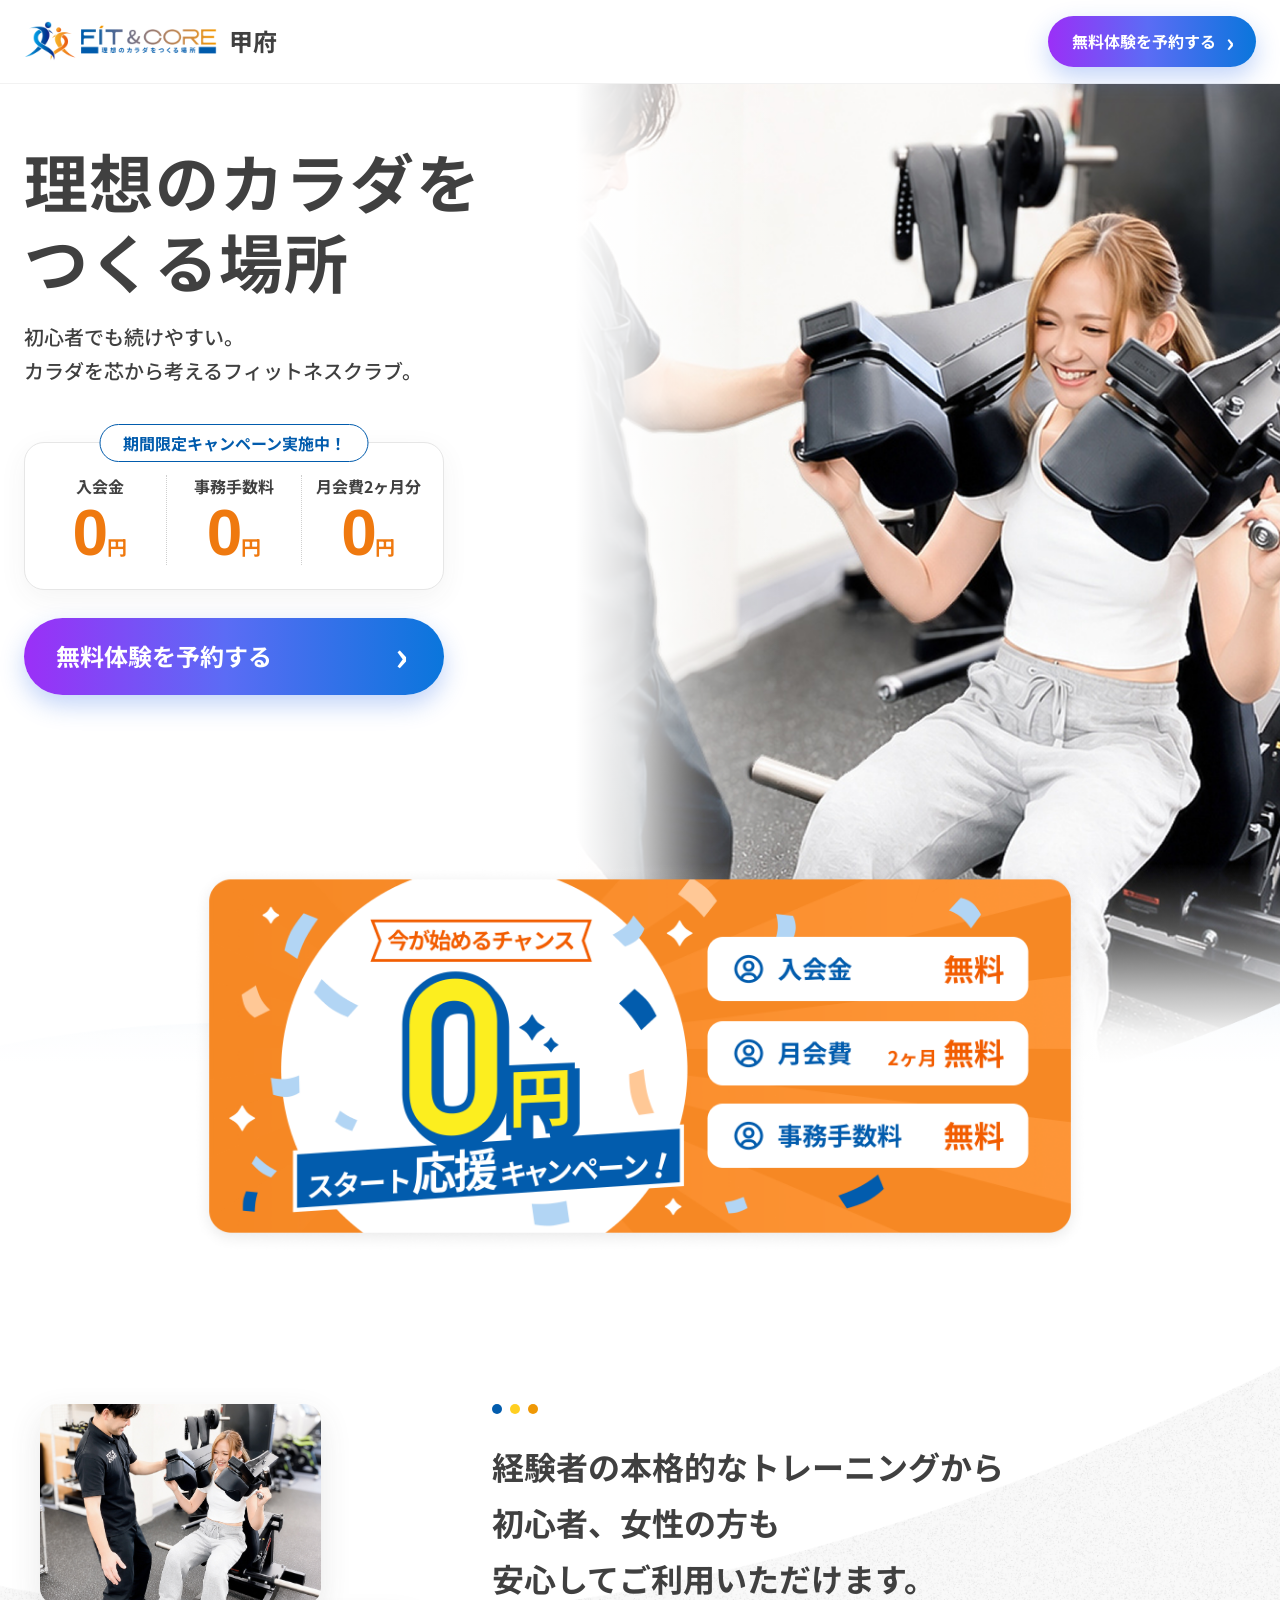
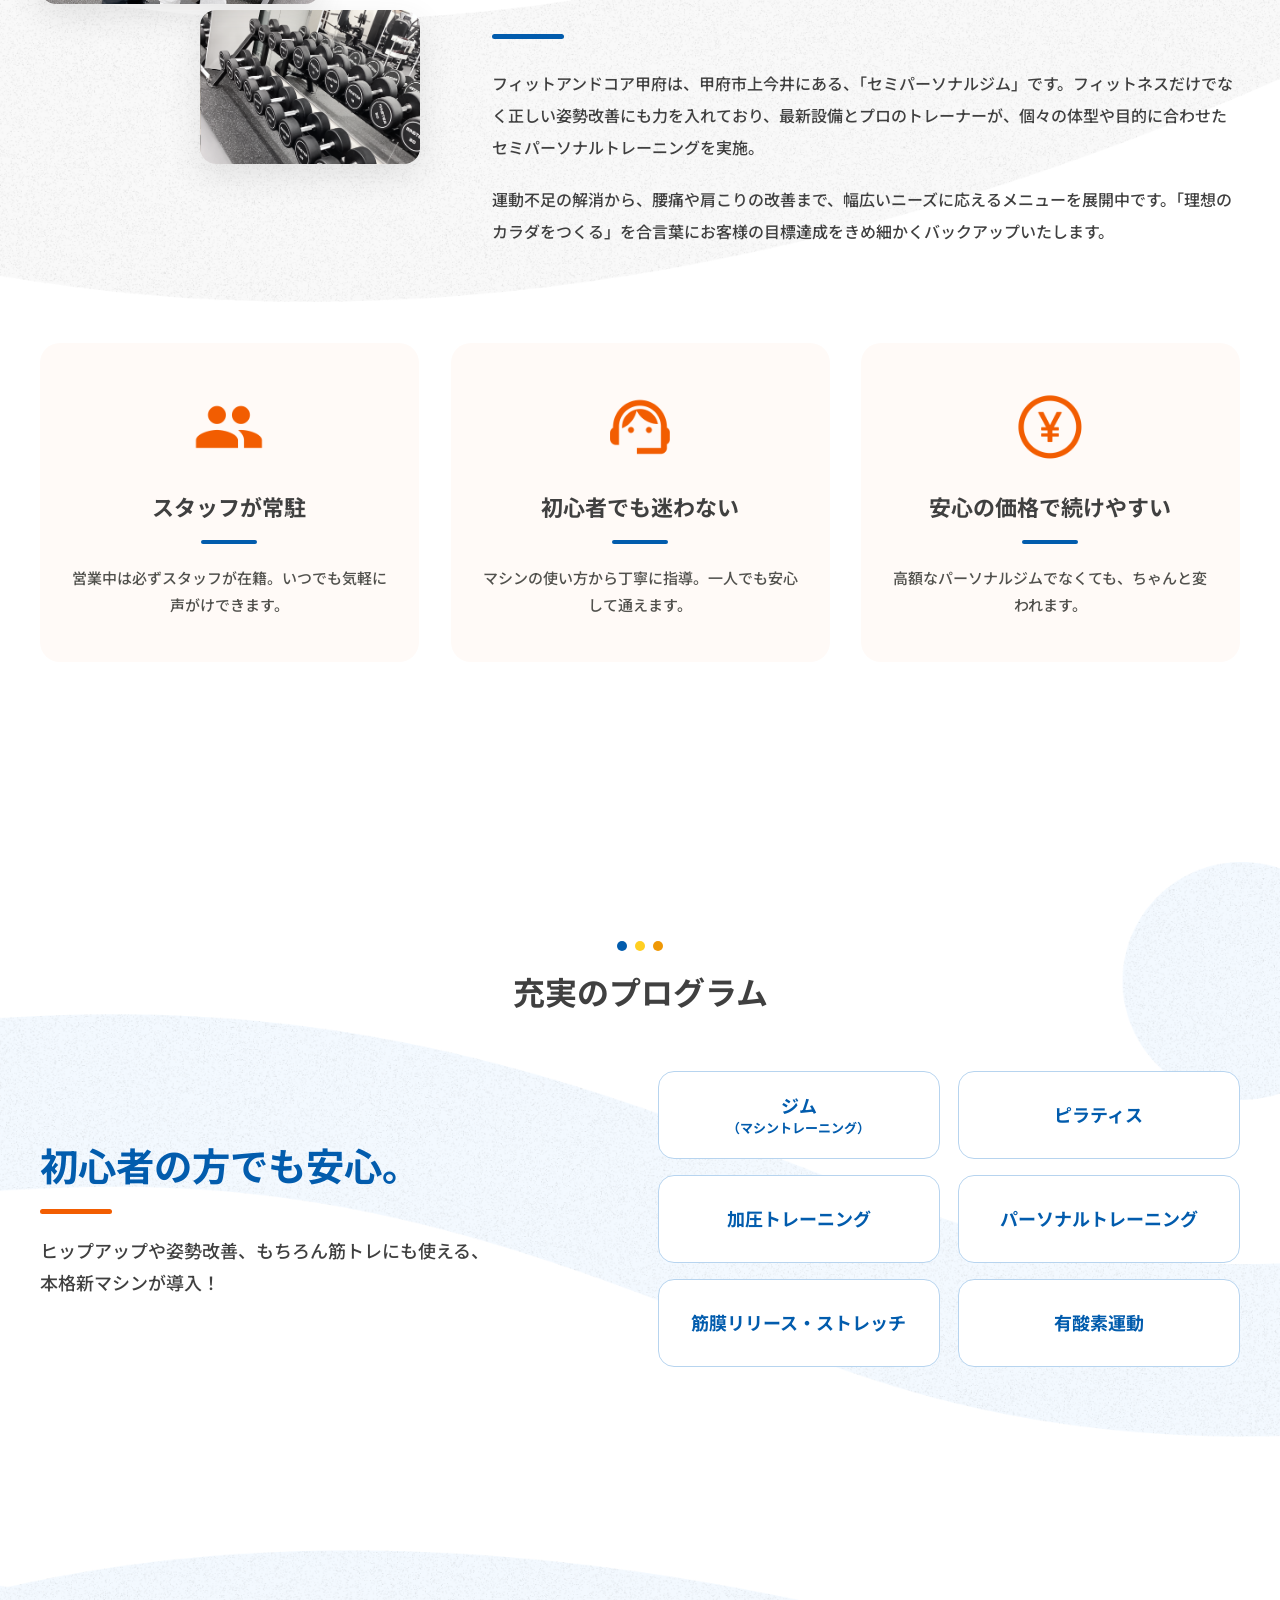
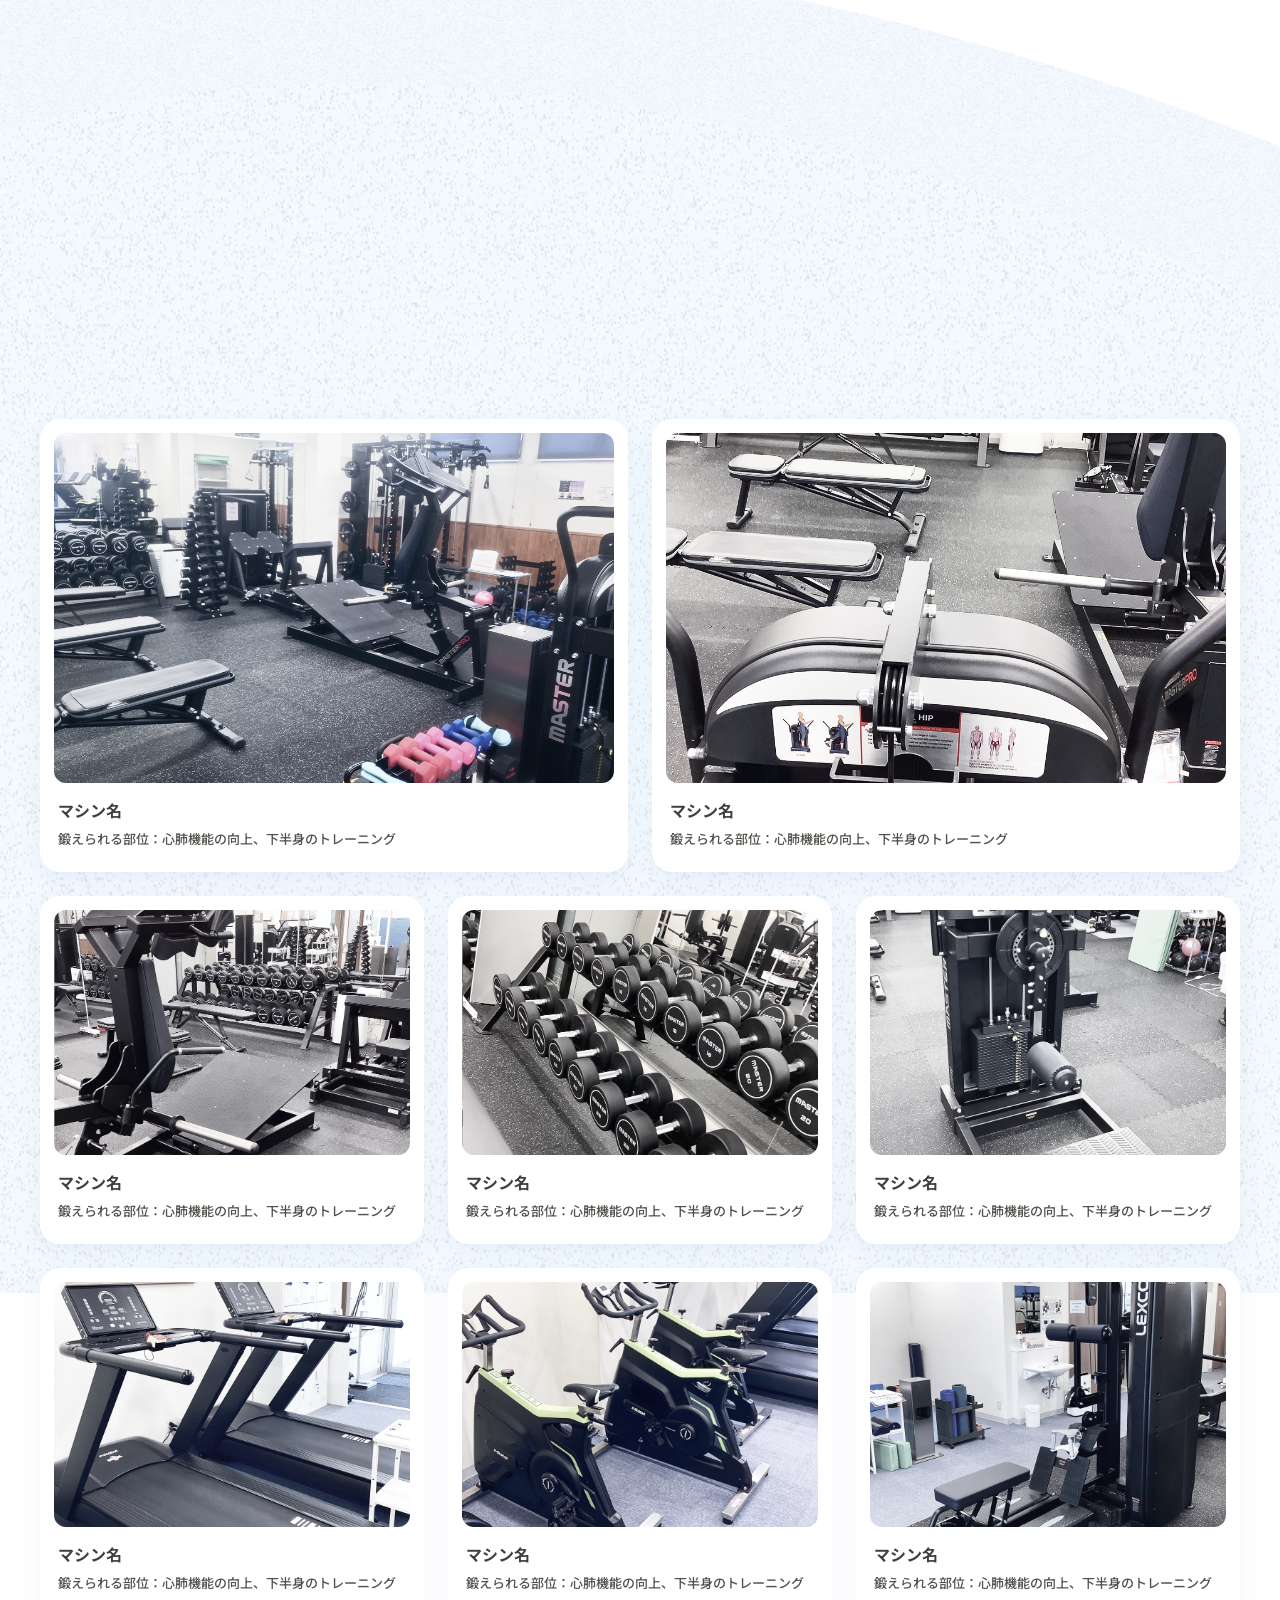
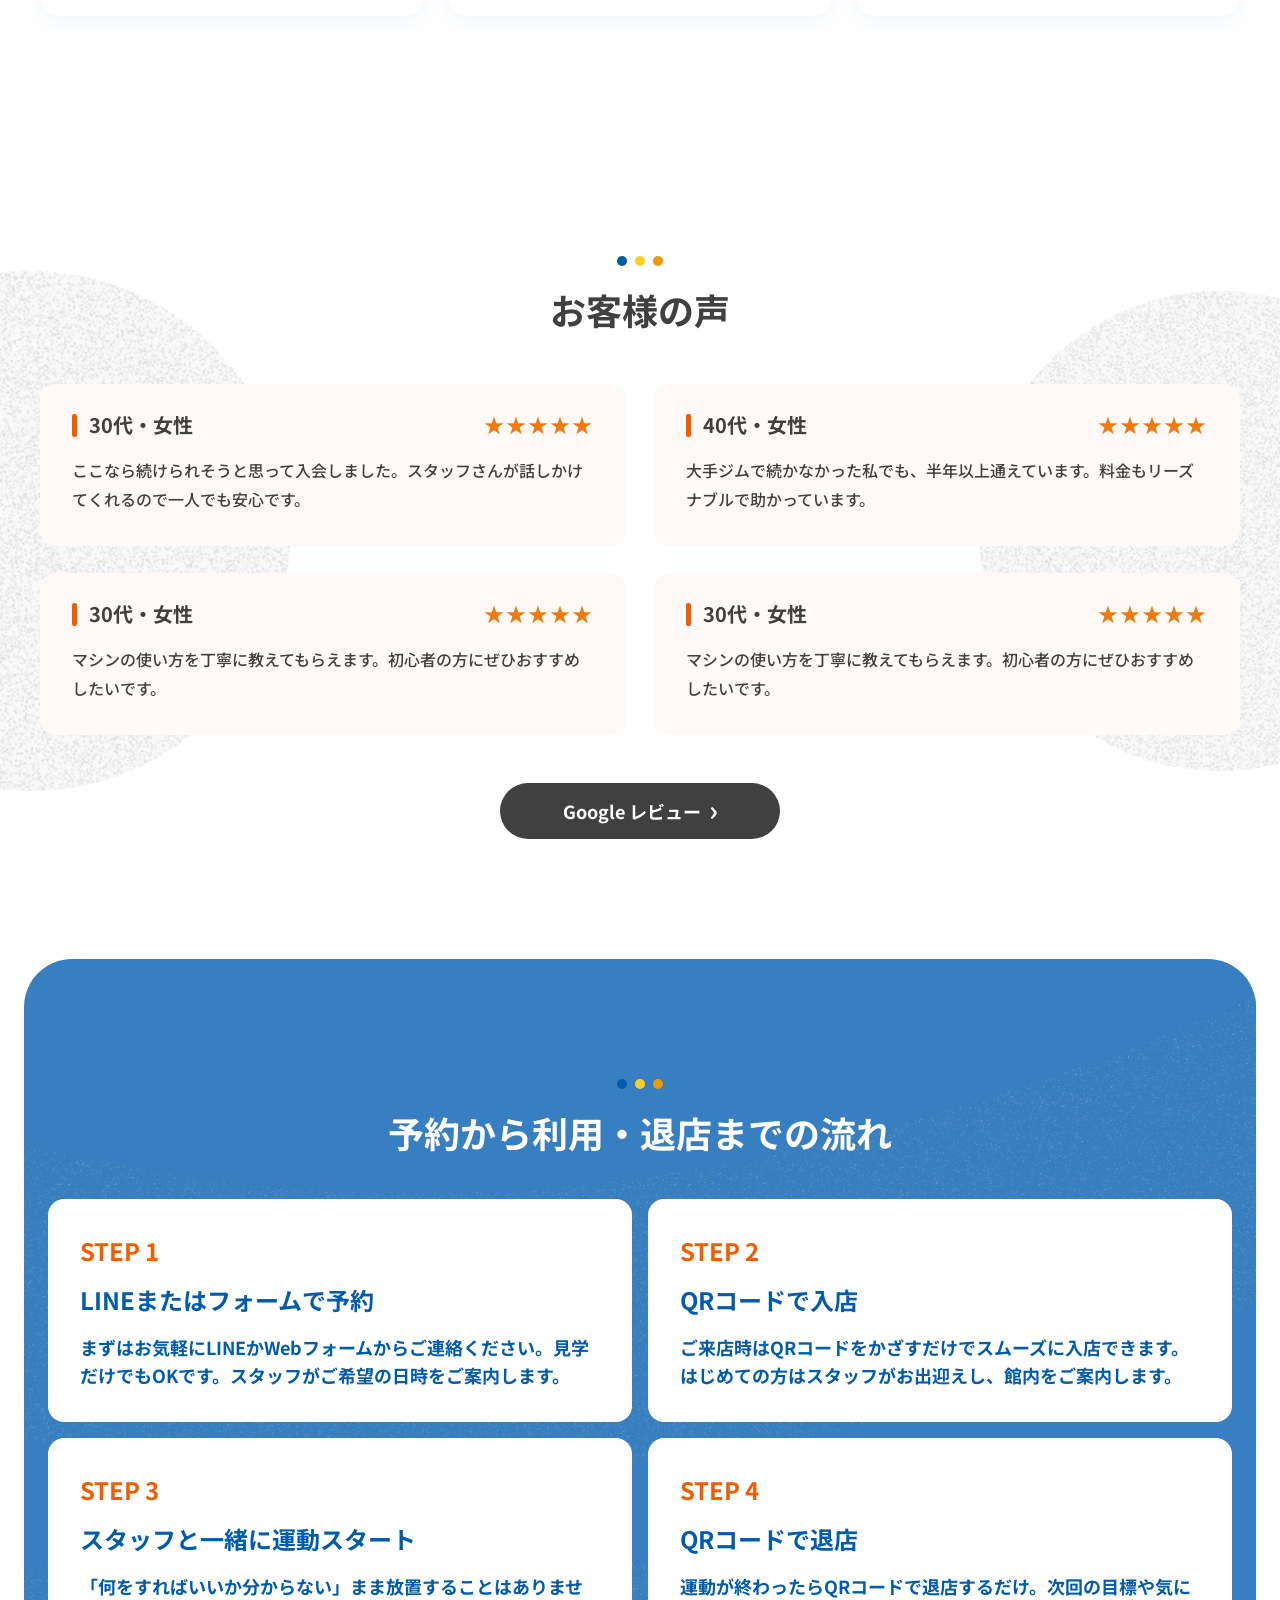
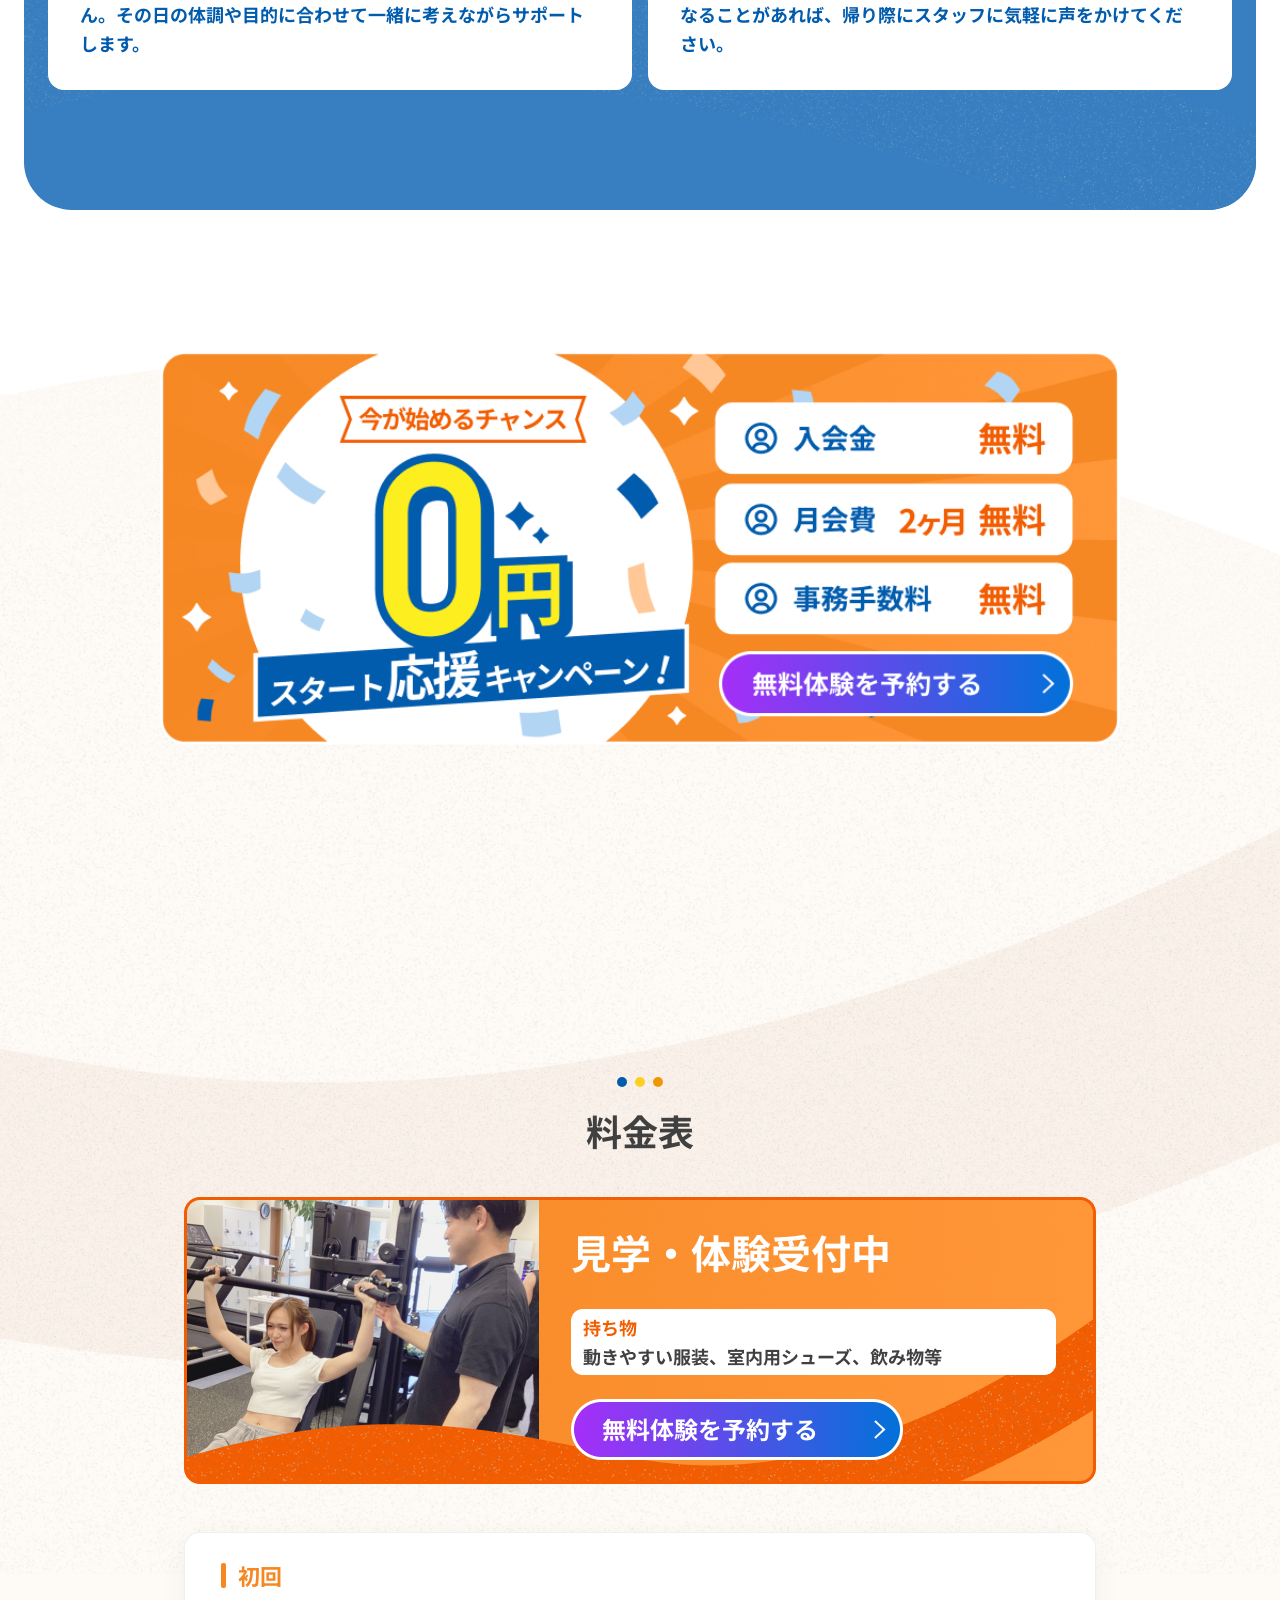
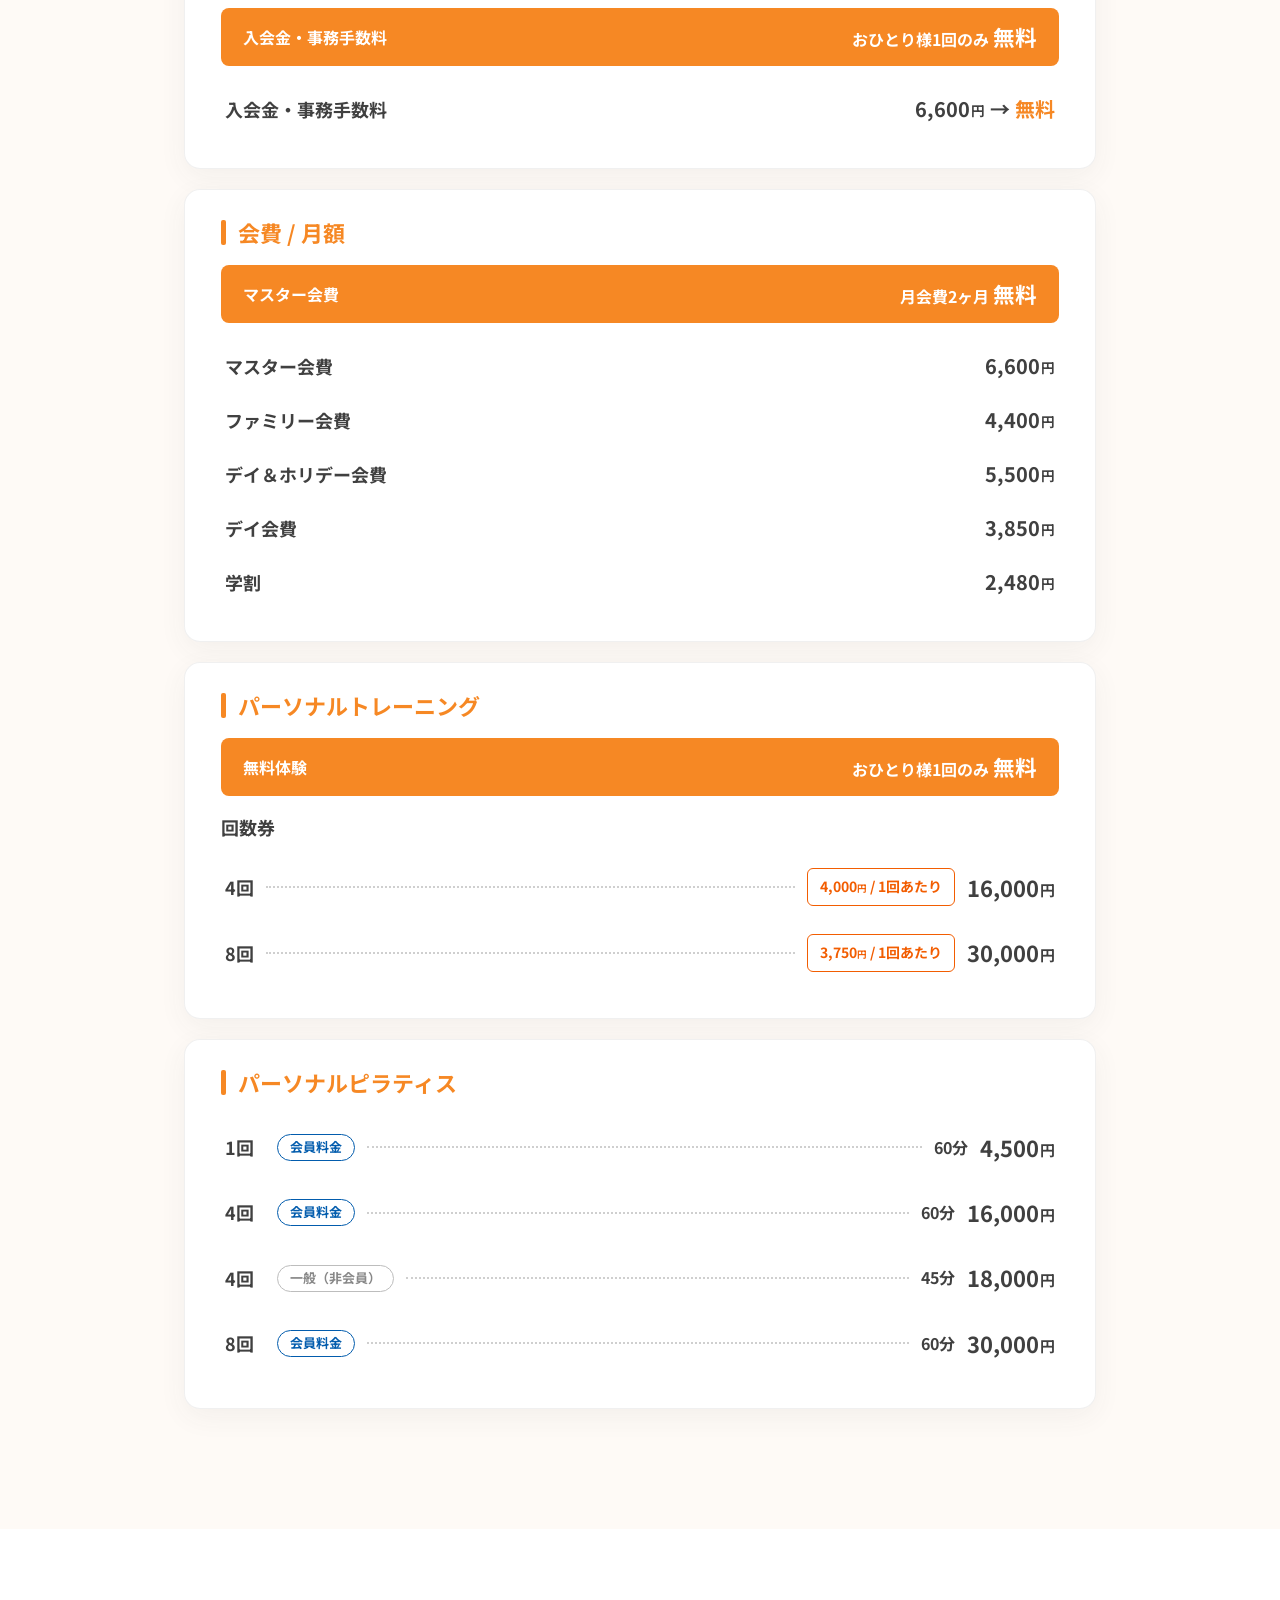
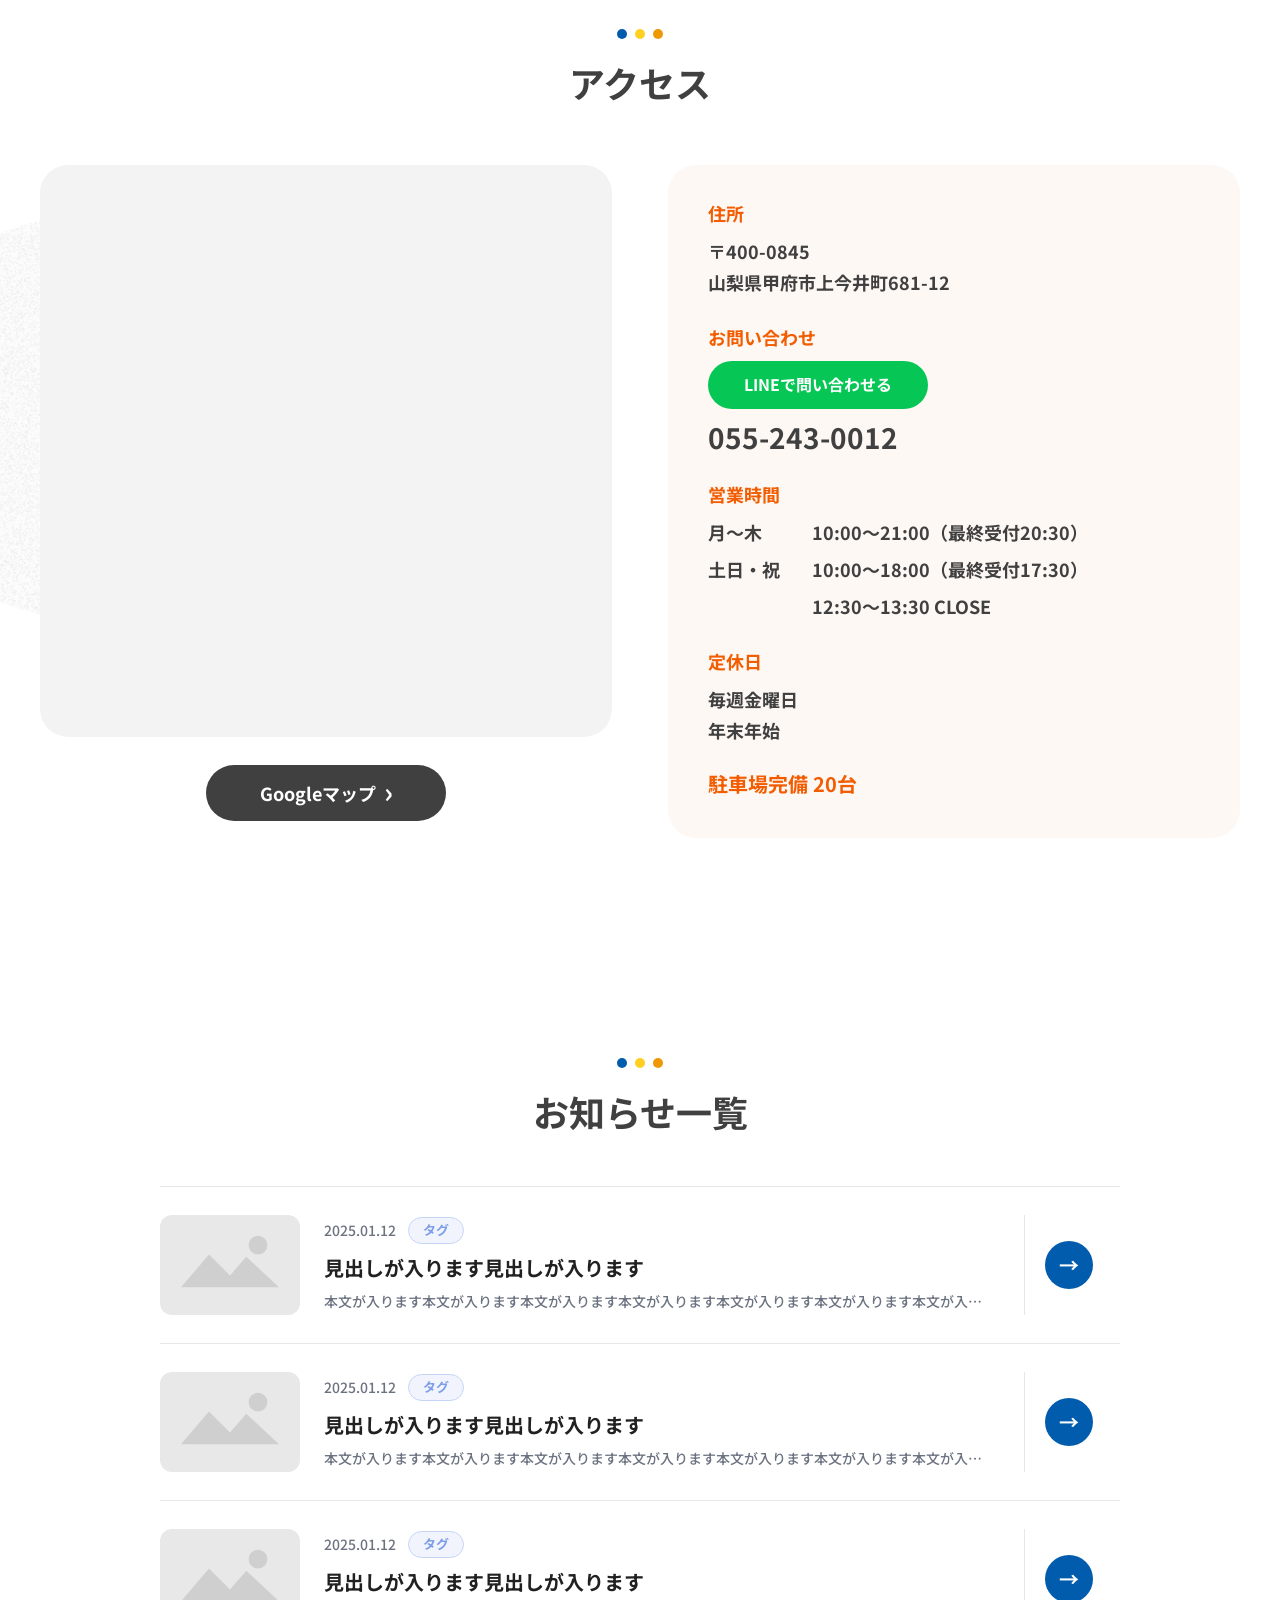
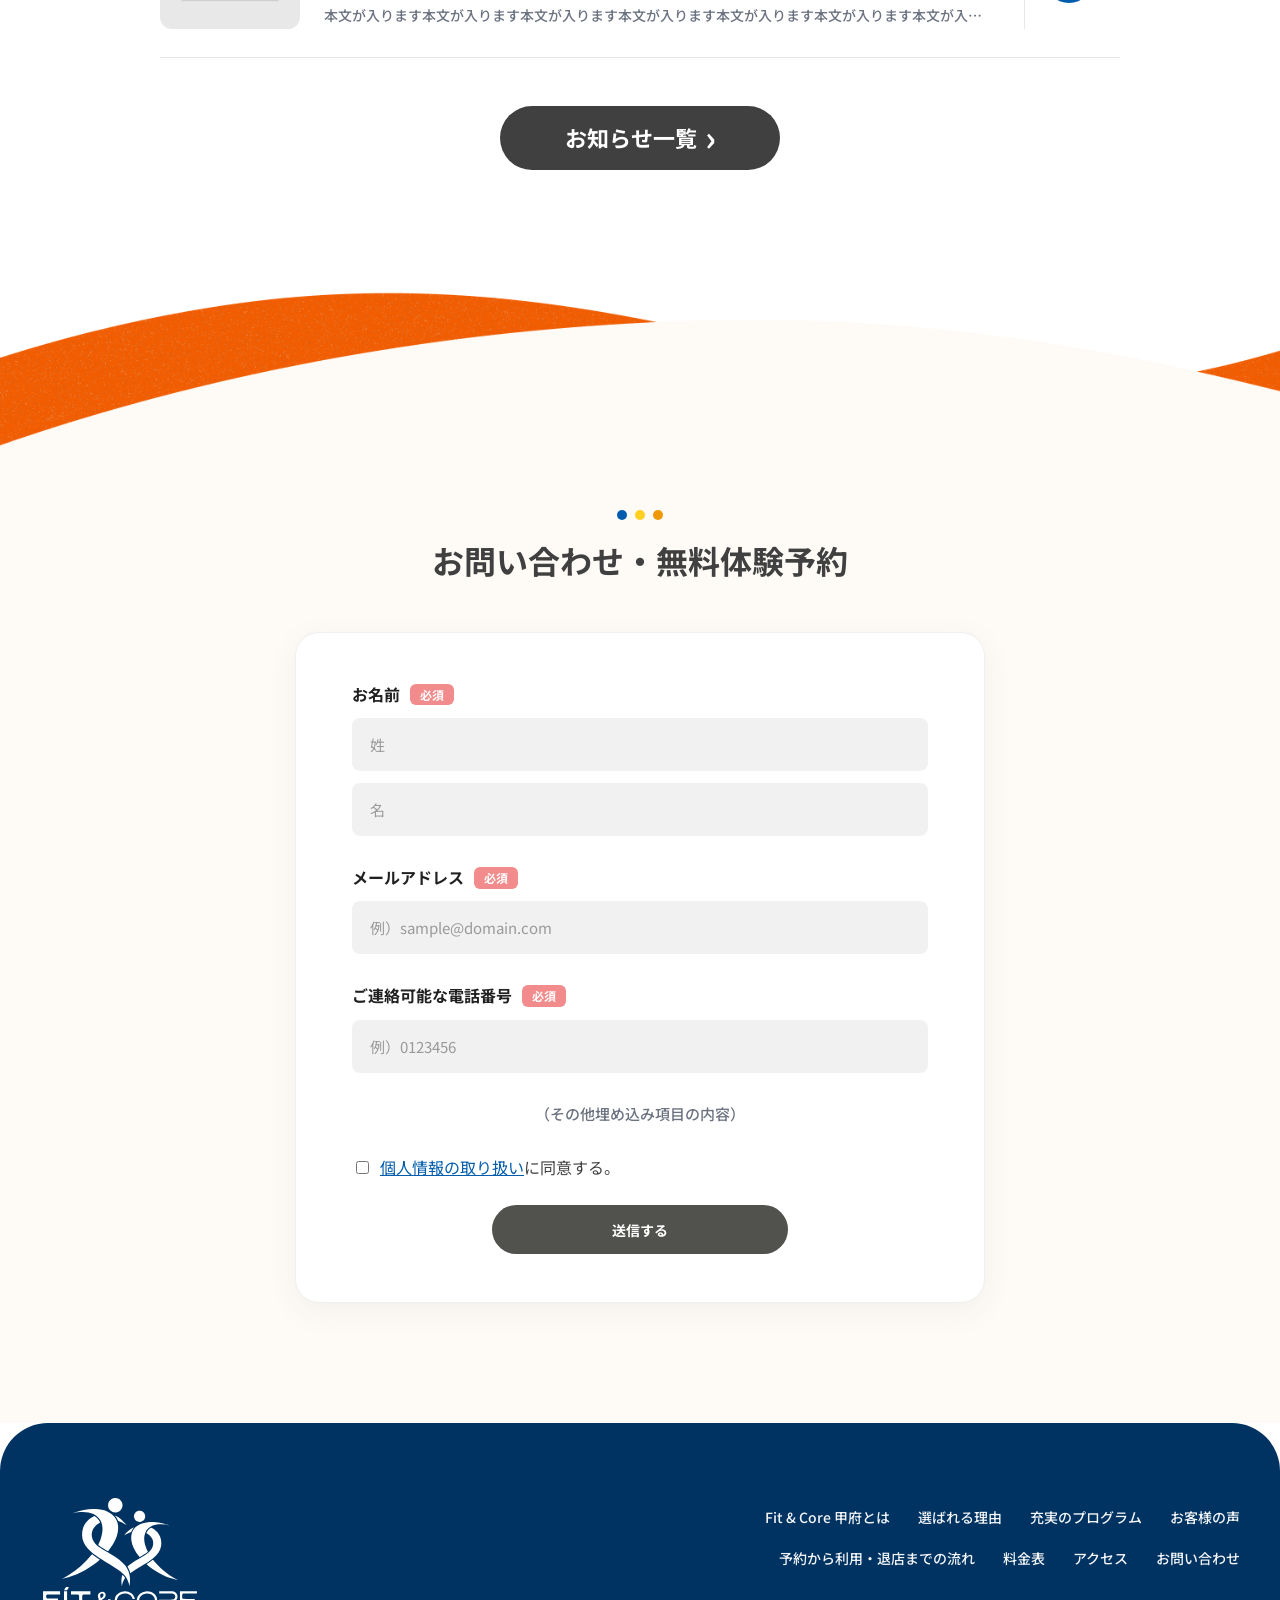
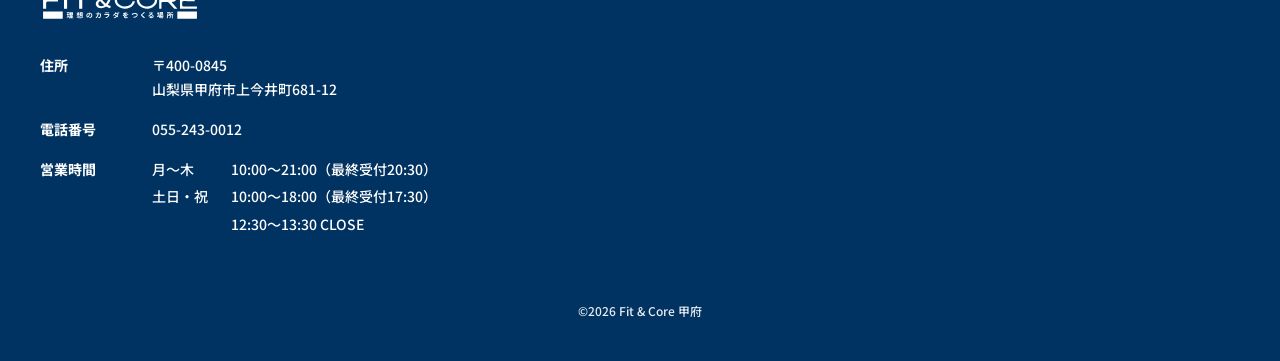
==== index.html @ e9ec52d0 "アクセス・About・料金表ジャンプまわりを調整 About画像差し替え、LINE導線追加、営業時間の縦揃え、料金表アンカー修正、ロゴの先頭復帰をまとめて反映する。  Co-authored-by: " ====
<!DOCTYPE html>
<html lang="ja">
<head>
  <meta charset="UTF-8">
  <meta name="viewport" content="width=device-width, initial-scale=1.0">
  <meta name="description" content="FIT＆CORE 甲府 — セミパーソナル付きプログラムフィットネス。1回60分、4つのエクササイズでムリなくやせる、きれいになれる。">
  <title>FIT＆CORE 甲府 | フィットアンドコア甲府</title>

  <link rel="preconnect" href="https://fonts.googleapis.com">
  <link rel="preconnect" href="https://fonts.gstatic.com" crossorigin>
  <link href="https://fonts.googleapis.com/css2?family=Noto+Sans+JP:wght@400;500;700&display=swap" rel="stylesheet">
  <link rel="stylesheet" href="css/style.css?v=20260716c">
</head>
<body>
  <header class="header">
    <div class="header__inner">
      <a class="header__logo" href="#top">
        <img src="assets/images/logo-02.png" alt="FIT＆CORE" width="241" height="50">
        <span class="header__logo-sub">甲府</span>
      </a>
      <a class="btn btn--primary btn--sm header__cta" href="#contact">無料体験を予約する<span class="btn__arrow" aria-hidden="true"></span></a>
      <button class="header__menu-btn" type="button" aria-label="メニューを開く" aria-expanded="false" aria-controls="header-nav">
        <span></span><span></span><span></span>
      </button>
    </div>
  </header>

  <div class="header__overlay" id="header-nav" aria-hidden="true" inert>
    <nav class="header__nav" aria-label="メインナビゲーション">
      <a href="#about">Fit &amp; Core 甲府とは</a>
      <a href="#program">充実のプログラム</a>
      <a href="#reviews">お客様の声</a>
      <a href="#flow">予約から利用・退店までの流れ</a>
      <a href="#price-table">料金表</a>
      <a href="#access">アクセス</a>
      <a href="#contact">お問い合わせ</a>
      <a class="btn btn--primary btn--sm header__nav-cta" href="#contact">無料体験を予約する<span class="btn__arrow" aria-hidden="true"></span></a>
    </nav>
  </div>

  <main id="top">
    <!-- Hero -->
    <section class="hero">
      <div class="hero__visual">
        <img src="assets/images/hero-fv2.png" alt="トレーナーがマシントレーニングをサポートする様子" width="908" height="646">
      </div>
      <div class="hero__decor" aria-hidden="true">
        <img class="hero__wave" src="assets/images/hero-bg-wave.png" alt="" width="1515" height="573">
      </div>
      <div class="hero__fade" aria-hidden="true"></div>
      <div class="hero__bottom-fade" aria-hidden="true"></div>
      <div class="hero__inner">
        <div class="hero__content">
          <h1 class="hero__title">理想のカラダを<br>つくる場所</h1>
          <p class="hero__lead">初心者でも続けやすい。<br>カラダを芯から考えるフィットネスクラブ。</p>
          <div class="hero__campaign">
            <p class="hero__campaign-note">期間限定キャンペーン実施中！</p>
            <div class="hero__zeros">
              <div class="hero__zero">
                <p class="hero__zero-label">入会金</p>
                <p class="hero__zero-value"><span>0</span>円</p>
              </div>
              <div class="hero__zero">
                <p class="hero__zero-label">事務手数料</p>
                <p class="hero__zero-value"><span>0</span>円</p>
              </div>
              <div class="hero__zero">
                <p class="hero__zero-label">月会費2ヶ月分</p>
                <p class="hero__zero-value"><span>0</span>円</p>
              </div>
            </div>
          </div>
          <a class="btn btn--primary btn--lg" href="#contact">無料体験を予約する<span class="btn__arrow" aria-hidden="true"></span></a>
        </div>
      </div>
    </section>

    <!-- Campaign Banner -->
    <section class="campaign-banner" aria-label="キャンペーン">
      <div class="container">
        <img src="assets/images/campaign-banner.png" alt="今が始めるチャンス！入会金・月会費2ヶ月・事務手数料 すべて無料" class="campaign-banner__img">
      </div>
    </section>

    <!-- About -->
    <section class="section about" id="about">
      <div class="about__bg" aria-hidden="true">
        <img src="assets/images/about-bg-wave.png" alt="" width="1512" height="733">
      </div>
      <div class="container">
        <div class="about__top">
          <div class="about__photos">
            <img src="assets/images/hero-fv2.png" alt="トレーナーがマシントレーニングをサポートする様子" class="about__photo about__photo--1" width="257" height="235">
            <img src="assets/images/facility--4.png" alt="ダンベルラック" class="about__photo about__photo--2" width="210" height="263">
          </div>
          <div class="about__text">
            <div class="section-heading">
              <span class="section-heading__dots" aria-hidden="true"></span>
              <h2 class="section-heading__title">経験者の本格的なトレーニングから<br class="br-pc">初心者、女性の方も<br>安心してご利用いただけます。</h2>
            </div>
            <p>フィットアンドコア甲府は、甲府市上今井にある、「セミパーソナルジム」です。フィットネスだけでなく正しい姿勢改善にも力を入れており、最新設備とプロのトレーナーが、個々の体型や目的に合わせたセミパーソナルトレーニングを実施。</p>
            <p>運動不足の解消から、腰痛や肩こりの改善まで、幅広いニーズに応えるメニューを展開中です。「理想のカラダをつくる」を合言葉にお客様の目標達成をきめ細かくバックアップいたします。</p>
          </div>
        </div>
        <div class="feature-cards">
          <article class="feature-card">
            <div class="feature-card__icon">
              <img src="assets/images/icon-1.png" alt="" width="72" height="72">
            </div>
            <h3 class="feature-card__title">スタッフが常駐</h3>
            <p class="feature-card__text">営業中は必ずスタッフが在籍。いつでも気軽に声がけできます。</p>
          </article>
          <article class="feature-card">
            <div class="feature-card__icon">
              <img src="assets/images/icon-2.png" alt="" width="72" height="72">
            </div>
            <h3 class="feature-card__title">初心者でも迷わない</h3>
            <p class="feature-card__text">マシンの使い方から丁寧に指導。一人でも安心して通えます。</p>
          </article>
          <article class="feature-card">
            <div class="feature-card__icon">
              <img src="assets/images/icon-3.png" alt="" width="72" height="72">
            </div>
            <h3 class="feature-card__title">安心の価格で続けやすい</h3>
            <p class="feature-card__text">高額なパーソナルジムでなくても、ちゃんと変われます。</p>
          </article>
        </div>
      </div>
    </section>

    <!-- Programs -->
    <section class="section programs" id="program">
      <div class="programs__bg" aria-hidden="true">
        <img src="assets/images/feature-bg-wave.png" alt="" width="1512" height="689">
      </div>
      <div class="container">
        <div class="programs__intro">
          <div class="section-heading section-heading--center">
            <span class="section-heading__dots" aria-hidden="true"></span>
            <h2 class="section-heading__title section-heading__title--sm">充実のプログラム</h2>
          </div>
          <div class="programs__grid">
            <div class="programs__lead">
              <h3 class="programs__catch">初心者の方でも安心。</h3>
              <p>ヒップアップや姿勢改善、もちろん筋トレにも使える、<br class="br-pc">本格新マシンが導入！</p>
            </div>
            <ul class="program-tags">
              <li>ジム<br><small>（マシントレーニング）</small></li>
              <li>ピラティス</li>
              <li>加圧トレーニング</li>
              <li>パーソナルトレーニング</li>
              <li>筋膜リリース・ストレッチ</li>
              <li>有酸素運動</li>
            </ul>
          </div>
        </div>
      </div>
    </section>

    <!-- Facility -->
    <section class="section facility" id="facility" aria-label="設備">
      <div class="facility__bg" aria-hidden="true">
        <img class="facility__bg-wave" src="assets/images/feature-bg-wave2.png" alt="" width="1512" height="466">
        <img class="facility__bg-fill" src="assets/images/feature-bg.png" alt="" width="1512" height="1261">
      </div>
      <div class="container">
        <div class="section-heading section-heading--inline">
          <h2 class="section-heading__title section-heading__title--blue">設備</h2>
        </div>
        <div class="facility__grid">
          <article class="facility-card facility-card--large">
            <img src="assets/images/facility--1.png" alt="トレーニングフロア全景" width="560" height="360">
            <div class="facility-card__body">
              <h3 class="facility-card__name">マシン名</h3>
              <p class="facility-card__desc">鍛えられる部位：心肺機能の向上、下半身のトレーニング</p>
            </div>
          </article>
          <article class="facility-card facility-card--large">
            <img src="assets/images/facility--2.png" alt="ヒップマシンとトレーニング器具" width="560" height="360">
            <div class="facility-card__body">
              <h3 class="facility-card__name">マシン名</h3>
              <p class="facility-card__desc">鍛えられる部位：心肺機能の向上、下半身のトレーニング</p>
            </div>
          </article>
          <article class="facility-card">
            <img src="assets/images/facility--3.png" alt="筋力トレーニングマシン" width="360" height="240">
            <div class="facility-card__body">
              <h3 class="facility-card__name">マシン名</h3>
              <p class="facility-card__desc">鍛えられる部位：心肺機能の向上、下半身のトレーニング</p>
            </div>
          </article>
          <article class="facility-card">
            <img src="assets/images/facility--4.png" alt="ダンベルラック" width="360" height="240">
            <div class="facility-card__body">
              <h3 class="facility-card__name">マシン名</h3>
              <p class="facility-card__desc">鍛えられる部位：心肺機能の向上、下半身のトレーニング</p>
            </div>
          </article>
          <article class="facility-card">
            <img src="assets/images/facility--5.png" alt="ウエイトスタックマシン" width="360" height="240">
            <div class="facility-card__body">
              <h3 class="facility-card__name">マシン名</h3>
              <p class="facility-card__desc">鍛えられる部位：心肺機能の向上、下半身のトレーニング</p>
            </div>
          </article>
          <article class="facility-card">
            <img src="assets/images/facility--6.png" alt="トレッドミル" width="360" height="240">
            <div class="facility-card__body">
              <h3 class="facility-card__name">マシン名</h3>
              <p class="facility-card__desc">鍛えられる部位：心肺機能の向上、下半身のトレーニング</p>
            </div>
          </article>
          <article class="facility-card">
            <img src="assets/images/facility--7.png" alt="エアロバイク" width="360" height="240">
            <div class="facility-card__body">
              <h3 class="facility-card__name">マシン名</h3>
              <p class="facility-card__desc">鍛えられる部位：心肺機能の向上、下半身のトレーニング</p>
            </div>
          </article>
          <article class="facility-card">
            <img src="assets/images/facility--8.png" alt="トレーニングマシンとマット類" width="360" height="240">
            <div class="facility-card__body">
              <h3 class="facility-card__name">マシン名</h3>
              <p class="facility-card__desc">鍛えられる部位：心肺機能の向上、下半身のトレーニング</p>
            </div>
          </article>
        </div>
      </div>
    </section>

    <!-- Reviews -->
    <section class="section reviews" id="reviews">
      <div class="reviews__accents" aria-hidden="true">
        <img class="reviews__accent reviews__accent--left" src="assets/images/round-accent.png" alt="" width="467" height="467">
        <img class="reviews__accent reviews__accent--right" src="assets/images/round-accent.png" alt="" width="467" height="467">
      </div>
      <div class="container">
        <div class="section-heading section-heading--center">
          <span class="section-heading__dots" aria-hidden="true"></span>
          <h2 class="section-heading__title">お客様の声</h2>
        </div>
        <div class="reviews__grid">
          <article class="review-card">
            <div class="review-card__head">
              <span class="review-card__meta">30代・女性</span>
              <span class="review-card__stars" aria-label="5つ星">★★★★★</span>
            </div>
            <p>ここなら続けられそうと思って入会しました。スタッフさんが話しかけてくれるので一人でも安心です。</p>
          </article>
          <article class="review-card">
            <div class="review-card__head">
              <span class="review-card__meta">40代・女性</span>
              <span class="review-card__stars" aria-label="5つ星">★★★★★</span>
            </div>
            <p>大手ジムで続かなかった私でも、半年以上通えています。料金もリーズナブルで助かっています。</p>
          </article>
          <article class="review-card">
            <div class="review-card__head">
              <span class="review-card__meta">30代・女性</span>
              <span class="review-card__stars" aria-label="5つ星">★★★★★</span>
            </div>
            <p>マシンの使い方を丁寧に教えてもらえます。初心者の方にぜひおすすめしたいです。</p>
          </article>
          <article class="review-card">
            <div class="review-card__head">
              <span class="review-card__meta">30代・女性</span>
              <span class="review-card__stars" aria-label="5つ星">★★★★★</span>
            </div>
            <p>マシンの使い方を丁寧に教えてもらえます。初心者の方にぜひおすすめしたいです。</p>
          </article>
        </div>
        <div class="reviews__action">
          <a class="btn btn--dark" href="https://maps.app.goo.gl/NUYLRf5okDHQF5Z96" target="_blank" rel="noopener noreferrer">Google レビュー<span class="btn__arrow" aria-hidden="true"></span></a>
        </div>
      </div>
    </section>

    <!-- Flow -->
    <section class="section flow" id="flow">
      <div class="flow__panel">
        <div class="flow__bg" aria-hidden="true">
          <img src="assets/images/howtouse-bg-wave.png" alt="" width="1512" height="998">
        </div>
        <div class="container">
          <div class="section-heading section-heading--center section-heading--white">
            <span class="section-heading__dots" aria-hidden="true"></span>
            <h2 class="section-heading__title">予約から利用・退店までの流れ</h2>
          </div>
          <div class="flow__grid">
            <article class="flow-card">
              <p class="flow-card__step">STEP 1</p>
              <h3 class="flow-card__title">LINEまたはフォームで予約</h3>
              <p class="flow-card__text">まずはお気軽にLINEかWebフォームからご連絡ください。見学だけでもOKです。スタッフがご希望の日時をご案内します。</p>
            </article>
            <article class="flow-card">
              <p class="flow-card__step">STEP 2</p>
              <h3 class="flow-card__title">QRコードで入店</h3>
              <p class="flow-card__text">ご来店時はQRコードをかざすだけでスムーズに入店できます。はじめての方はスタッフがお出迎えし、館内をご案内します。</p>
            </article>
            <article class="flow-card">
              <p class="flow-card__step">STEP 3</p>
              <h3 class="flow-card__title">スタッフと一緒に運動スタート</h3>
              <p class="flow-card__text">「何をすればいいか分からない」まま放置することはありません。その日の体調や目的に合わせて一緒に考えながらサポートします。</p>
            </article>
            <article class="flow-card">
              <p class="flow-card__step">STEP 4</p>
              <h3 class="flow-card__title">QRコードで退店</h3>
              <p class="flow-card__text">運動が終わったらQRコードで退店するだけ。次回の目標や気になることがあれば、帰り際にスタッフに気軽に声をかけてください。</p>
            </article>
          </div>
        </div>
      </div>
    </section>

    <!-- Pricing -->
    <section class="section pricing" id="price">
      <div class="pricing__bg" aria-hidden="true">
        <img class="pricing__bg-wave" src="assets/images/price-bg-wave.png" alt="" width="1512" height="1534">
        <div class="pricing__bg-fill"></div>
      </div>
      <div class="container">
        <a class="pricing-campaign" href="#contact">
          <img class="pricing-campaign__img" src="assets/images/campaign-banner-button.png" alt="今が始めるチャンス！スタート応援キャンペーン。入会金・月会費2ヶ月・事務手数料すべて無料。無料体験を予約する" width="900" height="369">
        </a>

        <div class="section-heading section-heading--center">
          <span class="section-heading__dots" aria-hidden="true"></span>
          <h2 class="section-heading__title" id="price-table">料金表</h2>
        </div>

        <a class="pricing-visit" href="#contact">
          <img class="pricing-visit__img" src="assets/images/free-campaign-banner.png" alt="見学・体験受付中。持ち物：動きやすい服装、室内用シューズ、飲み物等。無料体験を予約する" width="912" height="287">
        </a>

        <div class="price-cards">
          <div class="price-card">
            <h3 class="price-card__label">初回</h3>
            <div class="price-promo">
              <span>入会金・事務手数料</span>
              <span>おひとり様1回のみ <strong>無料</strong></span>
            </div>
            <div class="price-row">
              <span>入会金・事務手数料</span>
              <span class="price-row__value">6,600<span class="yen">円</span> → <em>無料</em></span>
            </div>
          </div>

          <div class="price-card">
            <h3 class="price-card__label">会費 / 月額</h3>
            <div class="price-promo">
              <span>マスター会費</span>
              <span>月会費2ヶ月 <strong>無料</strong></span>
            </div>
            <div class="price-row"><span>マスター会費</span><span class="price-row__value">6,600<span class="yen">円</span></span></div>
            <div class="price-row"><span>ファミリー会費</span><span class="price-row__value">4,400<span class="yen">円</span></span></div>
            <div class="price-row"><span>デイ＆ホリデー会費</span><span class="price-row__value">5,500<span class="yen">円</span></span></div>
            <div class="price-row"><span>デイ会費</span><span class="price-row__value">3,850<span class="yen">円</span></span></div>
            <div class="price-row"><span>学割</span><span class="price-row__value">2,480<span class="yen">円</span></span></div>
          </div>

          <div class="price-card">
            <h3 class="price-card__label">パーソナルトレーニング</h3>
            <div class="price-promo">
              <span>無料体験</span>
              <span>おひとり様1回のみ <strong>無料</strong></span>
            </div>
            <p class="price-card__sub">回数券</p>
            <div class="price-ticket">
              <span class="price-ticket__count">4回</span>
              <span class="price-ticket__line" aria-hidden="true"></span>
              <span class="price-ticket__unit">4,000<span class="yen">円</span> / 1回あたり</span>
              <span class="price-ticket__total">16,000<span class="yen">円</span></span>
            </div>
            <div class="price-ticket">
              <span class="price-ticket__count">8回</span>
              <span class="price-ticket__line" aria-hidden="true"></span>
              <span class="price-ticket__unit">3,750<span class="yen">円</span> / 1回あたり</span>
              <span class="price-ticket__total">30,000<span class="yen">円</span></span>
            </div>
          </div>

          <div class="price-card">
            <h3 class="price-card__label">パーソナルピラティス</h3>
            <div class="price-pilates">
              <span class="price-pilates__count">1回</span>
              <span class="price-badge price-badge--member">会員料金</span>
              <span class="price-pilates__line" aria-hidden="true"></span>
              <span class="price-pilates__time">60分</span>
              <span class="price-pilates__price">4,500<span class="yen">円</span></span>
            </div>
            <div class="price-pilates">
              <span class="price-pilates__count">4回</span>
              <span class="price-badge price-badge--member">会員料金</span>
              <span class="price-pilates__line" aria-hidden="true"></span>
              <span class="price-pilates__time">60分</span>
              <span class="price-pilates__price">16,000<span class="yen">円</span></span>
            </div>
            <div class="price-pilates">
              <span class="price-pilates__count">4回</span>
              <span class="price-badge price-badge--guest">一般（非会員）</span>
              <span class="price-pilates__line" aria-hidden="true"></span>
              <span class="price-pilates__time">45分</span>
              <span class="price-pilates__price">18,000<span class="yen">円</span></span>
            </div>
            <div class="price-pilates">
              <span class="price-pilates__count">8回</span>
              <span class="price-badge price-badge--member">会員料金</span>
              <span class="price-pilates__line" aria-hidden="true"></span>
              <span class="price-pilates__time">60分</span>
              <span class="price-pilates__price">30,000<span class="yen">円</span></span>
            </div>
          </div>
        </div>
      </div>
    </section>

    <!-- Access -->
    <section class="section access" id="access">
      <div class="container">
        <div class="section-heading section-heading--center">
          <span class="section-heading__dots" aria-hidden="true"></span>
          <h2 class="section-heading__title">アクセス</h2>
        </div>
        <div class="access__grid">
          <div class="access__map-col">
            <div class="access__accent" aria-hidden="true">
              <img src="assets/images/round-accent.png" alt="" width="467" height="467">
            </div>
            <div class="access__map">
              <iframe
                src="https://www.google.com/maps/embed?pb=!1m18!1m12!1m3!1d3243.084572321542!2d138.56818647694956!3d35.625641533023796!2m3!1f0!2f0!3f0!3m2!1i1024!2i768!4f13.1!3m3!1m2!1s0x601bfa107a365221%3A0x1754c01e9a53bdf2!2s681-12%20Kamiimaich%C5%8D%2C%20Kofu%2C%20Yamanashi%20400-0845!5e0!3m2!1sen!2sjp!4v1783954124481!5m2!1sen!2sjp"
                title="FIT＆CORE 甲府の地図"
                width="600"
                height="450"
                style="border:0;"
                allowfullscreen=""
                loading="lazy"
                referrerpolicy="strict-origin-when-cross-origin"
              ></iframe>
            </div>
            <div class="access__action">
              <a class="btn btn--dark" href="https://maps.google.com/?q=山梨県甲府市上今井町681-12" target="_blank" rel="noopener noreferrer">Googleマップ<span class="btn__arrow" aria-hidden="true"></span></a>
            </div>
          </div>
          <div class="access__info">
            <div class="access__block">
              <h3 class="access__label">住所</h3>
              <p>〒400-0845<br>山梨県甲府市上今井町681-12</p>
            </div>
            <div class="access__block">
              <h3 class="access__label">お問い合わせ</h3>
              <div class="access__contact">
                <a class="access__line" href="https://lin.ee/ra7OqvO" target="_blank" rel="noopener noreferrer">LINEで問い合わせる</a>
                <a class="access__tel" href="tel:0552430012">055-243-0012</a>
              </div>
            </div>
            <div class="access__block">
              <h3 class="access__label">営業時間</h3>
              <dl class="access__hours">
                <div class="access__hours-row">
                  <dt>月〜木</dt>
                  <dd>10:00〜21:00（最終受付20:30）</dd>
                </div>
                <div class="access__hours-row">
                  <dt>土日・祝</dt>
                  <dd>10:00〜18:00（最終受付17:30）</dd>
                </div>
                <div class="access__hours-row">
                  <dt></dt>
                  <dd>12:30〜13:30 CLOSE</dd>
                </div>
              </dl>
            </div>
            <div class="access__block">
              <h3 class="access__label">定休日</h3>
              <p>毎週金曜日<br>年末年始</p>
            </div>
            <p class="access__parking">駐車場完備 20台</p>
          </div>
        </div>
      </div>
    </section>

    <!-- News -->
    <section class="section news" id="news">
      <div class="container">
        <div class="section-heading section-heading--center">
          <span class="section-heading__dots" aria-hidden="true"></span>
          <h2 class="section-heading__title">お知らせ一覧</h2>
        </div>
        <ul class="news-list">
          <li class="news-item">
            <a class="news-item__link" href="#">
              <div class="news-item__thumb" aria-hidden="true"></div>
              <div class="news-item__body">
                <div class="news-item__meta">
                  <time datetime="2025-01-12">2025.01.12</time>
                  <span class="news-item__tag">タグ</span>
                </div>
                <h3 class="news-item__title">見出しが入ります見出しが入ります</h3>
                <p class="news-item__excerpt">本文が入ります本文が入ります本文が入ります本文が入ります本文が入ります本文が入ります本文が入ります本文が入ります本文が入ります。</p>
              </div>
              <span class="news-item__more" aria-hidden="true"></span>
            </a>
          </li>
          <li class="news-item">
            <a class="news-item__link" href="#">
              <div class="news-item__thumb" aria-hidden="true"></div>
              <div class="news-item__body">
                <div class="news-item__meta">
                  <time datetime="2025-01-12">2025.01.12</time>
                  <span class="news-item__tag">タグ</span>
                </div>
                <h3 class="news-item__title">見出しが入ります見出しが入ります</h3>
                <p class="news-item__excerpt">本文が入ります本文が入ります本文が入ります本文が入ります本文が入ります本文が入ります本文が入ります本文が入ります本文が入ります。</p>
              </div>
              <span class="news-item__more" aria-hidden="true"></span>
            </a>
          </li>
          <li class="news-item">
            <a class="news-item__link" href="#">
              <div class="news-item__thumb" aria-hidden="true"></div>
              <div class="news-item__body">
                <div class="news-item__meta">
                  <time datetime="2025-01-12">2025.01.12</time>
                  <span class="news-item__tag">タグ</span>
                </div>
                <h3 class="news-item__title">見出しが入ります見出しが入ります</h3>
                <p class="news-item__excerpt">本文が入ります本文が入ります本文が入ります本文が入ります本文が入ります本文が入ります本文が入ります本文が入ります本文が入ります。</p>
              </div>
              <span class="news-item__more" aria-hidden="true"></span>
            </a>
          </li>
        </ul>
        <div class="news__action">
          <a class="btn btn--dark" href="#">お知らせ一覧<span class="btn__arrow" aria-hidden="true"></span></a>
        </div>
      </div>
    </section>

    <!-- Contact -->
    <section class="section contact" id="contact">
      <div class="contact__bg" aria-hidden="true">
        <div class="contact__bg-fill"></div>
        <img class="contact__bg-wave" src="assets/images/contact-bg-wave.png" alt="" width="1512" height="366">
      </div>
      <div class="container">
        <div class="section-heading section-heading--center">
          <span class="section-heading__dots" aria-hidden="true"></span>
          <h2 class="section-heading__title">お問い合わせ・無料体験予約</h2>
        </div>
        <form class="contact-form" action="#" method="post">
          <div class="form-field">
            <span class="form-field__label">お名前 <span class="form-field__required">必須</span></span>
            <label class="form-field__control">
              <span class="visually-hidden">姓</span>
              <input type="text" name="last_name" placeholder="姓" required>
            </label>
            <label class="form-field__control">
              <span class="visually-hidden">名</span>
              <input type="text" name="first_name" placeholder="名" required>
            </label>
          </div>
          <label class="form-field">
            <span class="form-field__label">メールアドレス <span class="form-field__required">必須</span></span>
            <input type="email" name="email" placeholder="例）sample@domain.com" required>
          </label>
          <label class="form-field">
            <span class="form-field__label">ご連絡可能な電話番号 <span class="form-field__required">必須</span></span>
            <input type="tel" name="tel" placeholder="例）0123456" required>
          </label>
          <p class="contact-form__embed-note">（その他埋め込み項目の内容）</p>
          <label class="form-check">
            <input type="checkbox" name="privacy" required>
            <span><a href="#">個人情報の取り扱い</a>に同意する。</span>
          </label>
          <button class="btn btn--submit" type="submit">送信する</button>
        </form>
      </div>
    </section>
  </main>

  <footer class="footer">
    <div class="container footer__inner">
      <div class="footer__brand">
        <img class="footer__logo" src="assets/images/logo-footer.svg" alt="FIT＆CORE 甲府" width="160" height="127">
        <dl class="footer__info">
          <div class="footer__info-row">
            <dt>住所</dt>
            <dd>〒400-0845<br>山梨県甲府市上今井町681-12</dd>
          </div>
          <div class="footer__info-row">
            <dt>電話番号</dt>
            <dd><a href="tel:0552430012">055-243-0012</a></dd>
          </div>
          <div class="footer__info-row">
            <dt>営業時間</dt>
            <dd>
              <dl class="access__hours footer__hours">
                <div class="access__hours-row">
                  <dt>月〜木</dt>
                  <dd>10:00〜21:00（最終受付20:30）</dd>
                </div>
                <div class="access__hours-row">
                  <dt>土日・祝</dt>
                  <dd>10:00〜18:00（最終受付17:30）</dd>
                </div>
                <div class="access__hours-row">
                  <dt></dt>
                  <dd>12:30〜13:30 CLOSE</dd>
                </div>
              </dl>
            </dd>
          </div>
        </dl>
      </div>
      <nav class="footer__nav" aria-label="フッターナビゲーション">
        <ul class="footer__nav-row">
          <li><a href="#about">Fit &amp; Core 甲府とは</a></li>
          <li><a href="#about">選ばれる理由</a></li>
          <li><a href="#program">充実のプログラム</a></li>
          <li><a href="#reviews">お客様の声</a></li>
        </ul>
        <ul class="footer__nav-row">
          <li><a href="#flow">予約から利用・退店までの流れ</a></li>
          <li><a href="#price-table">料金表</a></li>
          <li><a href="#access">アクセス</a></li>
          <li><a href="#contact">お問い合わせ</a></li>
        </ul>
      </nav>
    </div>
    <p class="footer__copy">&copy;2026 Fit &amp; Core 甲府</p>
  </footer>

  <script src="js/main.js?v=20260716a"></script>
</body>
</html>
---- css/style.css ----
/* FIT＆CORE 甲府 LP — Figma 案① (node 313:2198) */

:root {
  --color-primary: #025cad;
  --color-primary-dark: #003361;
  --color-primary-flow: #377fc1;
  --color-orange: #ef790f;
  --color-orange-accent: #f25d01;
  --color-orange-light: #ff9f49;
  --color-text: #404040;
  --color-text-muted: #51514d;
  --color-text-dark: #212121;
  --color-text-news: #364153;
  --color-bg: #ffffff;
  --color-bg-beige: #fefaf6;
  --color-bg-beige-2: #fdf9f6;
  --color-bg-blue-light: #f3f9ff;
  --color-bg-blue-wave: #b2d5f4;
  --color-bg-blue-soft: #d2e5f7;
  --color-star: #ef790f;
  --color-tag-bg: #f1f4fd;
  --color-tag-text: #7d9ee8;
  --color-required: #d64a3f;
  --color-input-bg: #f1f1f1;
  --color-dark-btn: #404040;
  --color-submit: #51514d;

  --font-sans: "Noto Sans JP", sans-serif;
  --container: min(1200px, calc(100% - 48px));
  --radius-sm: 12px;
  --radius-md: 16px;
  --radius-lg: 24px;
  --radius-pill: 67px;
  --shadow-card: 0 4px 24px rgba(2, 92, 173, 0.06);
}

*,
*::before,
*::after {
  box-sizing: border-box;
}

html {
  scroll-behavior: smooth;
  scroll-padding-top: 96px;
}

body {
  margin: 0;
  font-family: var(--font-sans);
  font-size: 16px;
  line-height: 1.7;
  color: var(--color-text);
  background: var(--color-bg);
}

img {
  max-width: 100%;
  height: auto;
  vertical-align: middle;
}

a {
  color: inherit;
  text-decoration: none;
}

ul {
  margin: 0;
  padding: 0;
  list-style: none;
}

.container {
  width: var(--container);
  margin-inline: auto;
}

.visually-hidden {
  position: absolute;
  width: 1px;
  height: 1px;
  padding: 0;
  margin: -1px;
  overflow: hidden;
  clip: rect(0, 0, 0, 0);
  white-space: nowrap;
  border: 0;
}

/* Buttons */
.btn {
  display: inline-flex;
  align-items: center;
  justify-content: center;
  gap: 8px;
  font-family: var(--font-sans);
  font-weight: 500;
  border: none;
  cursor: pointer;
  transition: opacity 0.2s, transform 0.2s;
}

.btn:hover {
  opacity: 0.9;
}

.btn__arrow {
  display: inline-flex;
  align-items: center;
  justify-content: center;
  flex-shrink: 0;
  line-height: 1;
}

.btn__arrow::after {
  content: "›";
  font-size: 1.55em;
  font-weight: 700;
  line-height: 1;
  transform: translateY(-0.05em);
}

.btn--primary {
  background: linear-gradient(90deg, #9b2ff7 0%, #5b6cf5 48%, #0a76dc 100%);
  color: #fff;
  border-radius: var(--radius-pill);
  box-shadow: 0 10px 24px rgba(37, 99, 235, 0.28);
}

.btn--orange {
  background: var(--color-orange-accent);
  color: #fff;
  border-radius: var(--radius-pill);
}

.btn--dark {
  background: var(--color-dark-btn);
  color: #fff;
  border-radius: var(--radius-pill);
}

.btn--submit {
  background: var(--color-submit);
  color: #fff;
  border-radius: 71px;
  min-width: 296px;
  min-height: 49px;
  font-size: 14px;
  font-weight: 700;
}

.btn--sm {
  min-height: 51px;
  padding: 0 22px 0 24px;
  gap: 10px;
  font-size: 16px;
  font-weight: 700;
}

.btn--lg {
  min-height: 77px;
  padding: 0 40px;
  gap: 12px;
  font-size: 24px;
  font-weight: 700;
}

.btn--lg .btn__arrow::after {
  font-size: 1.7em;
}

.btn--sm .btn__arrow::after {
  font-size: 1.6em;
}

.hero .btn--lg {
  width: 100%;
  max-width: 420px;
  padding: 0 36px 0 32px;
  justify-content: center;
}

.hero .btn--lg .btn__arrow {
  margin-left: auto;
}

/* Section heading */
.section-heading {
  margin-bottom: 40px;
}

.section-heading--center {
  display: flex;
  flex-direction: column;
  align-items: center;
  justify-content: flex-start;
  text-align: center;
}

.section-heading--white .section-heading__title {
  color: #fff;
}

.section-heading__dots {
  display: block;
  width: 46px;
  height: 10px;
  margin: 0 0 16px;
  padding: 0;
  position: relative;
  flex-shrink: 0;
  line-height: 0;
}

.section-heading--center .section-heading__dots {
  margin-inline: auto;
}

.section-heading__dots::before {
  content: "";
  display: block;
  width: 10px;
  height: 10px;
  border-radius: 50%;
  background: var(--color-primary);
  box-shadow: 18px 0 0 #ffcf21, 36px 0 0 #ef9805;
}

.section-heading__title {
  margin: 0;
  font-size: clamp(1.5rem, 3vw, 2.25rem);
  font-weight: 700;
  line-height: 1.5;
  color: var(--color-text);
}

.section-heading--center .section-heading__title {
  width: fit-content;
  max-width: 100%;
  margin-inline: auto;
  text-align: center;
}

.section-heading__title--sm {
  font-size: clamp(1.25rem, 2.5vw, 2rem);
}

.section-heading__title--blue {
  color: var(--color-primary);
  font-size: clamp(1.75rem, 3vw, 2.5rem);
}

.section-heading--inline {
  margin-bottom: 24px;
}

.section {
  padding: 80px 0;
}

/* Header */
.header {
  position: sticky;
  top: 0;
  z-index: 100;
  background: rgba(255, 255, 255, 0.96);
  backdrop-filter: blur(8px);
  border-bottom: 1px solid rgba(0, 0, 0, 0.05);
}

.header__inner {
  display: flex;
  align-items: center;
  justify-content: space-between;
  gap: 16px;
  width: 100%;
  max-width: none;
  min-height: 83px;
  padding-inline: 24px;
}

.header__logo {
  display: flex;
  align-items: center;
  gap: 12px;
}

.header__logo img {
  width: auto;
  height: 40px;
}

.header__logo-sub {
  font-size: 24px;
  font-weight: 700;
  color: var(--color-text);
}

.header__menu-btn {
  display: none;
  position: relative;
  z-index: 120;
  flex-direction: column;
  justify-content: center;
  gap: 5px;
  width: 44px;
  height: 44px;
  padding: 0;
  background: none;
  border: none;
  cursor: pointer;
}

.header__menu-btn span {
  display: block;
  width: 22px;
  height: 2px;
  margin-inline: auto;
  background: var(--color-text);
  border-radius: 1px;
  transition: transform 0.28s ease, opacity 0.2s ease;
  transform-origin: center;
}

.header__overlay {
  display: none;
}

.header__nav {
  display: none;
}

.br-pc {
  display: inline;
}

/* Hero */
.hero {
  position: relative;
  overflow: hidden;
  background: #fff;
}

.hero__visual {
  position: absolute;
  z-index: 1;
  pointer-events: none;
}

.hero__visual img {
  display: block;
  width: 100%;
  height: 100%;
  object-fit: cover;
  object-position: top center;
  border-radius: 0;
}

.hero__decor {
  position: absolute;
  left: 0;
  right: 0;
  bottom: 0;
  z-index: 3;
  pointer-events: none;
  line-height: 0;
}

.hero__wave {
  display: block;
  width: 100%;
  height: auto;
}

.hero__fade {
  position: absolute;
  z-index: 2;
  pointer-events: none;
}

.hero__bottom-fade {
  position: absolute;
  left: 0;
  right: 0;
  bottom: 0;
  z-index: 3;
  height: clamp(120px, 20vw, 220px);
  pointer-events: none;
  background: linear-gradient(
    to bottom,
    rgba(255, 255, 255, 0) 0%,
    rgba(255, 255, 255, 0.35) 35%,
    rgba(255, 255, 255, 0.75) 65%,
    rgba(255, 255, 255, 0.95) 85%,
    #ffffff 100%
  );
}

.hero__inner {
  position: relative;
  z-index: 4;
}

.hero__content {
  position: relative;
  width: 100%;
}

.hero__title {
  margin: 0 0 20px;
  font-size: clamp(2.5rem, 5vw, 4.5rem);
  font-weight: 700;
  line-height: 1.25;
  color: var(--color-text);
  letter-spacing: 0.02em;
}

.hero__lead {
  margin: 0 0 36px;
  font-size: 20px;
  font-weight: 500;
  line-height: 1.7;
  color: var(--color-text);
}

.hero__campaign {
  position: relative;
  width: 100%;
  max-width: 420px;
  margin-bottom: 28px;
  padding-top: 18px;
}

.hero__campaign-note {
  position: absolute;
  top: 0;
  left: 50%;
  z-index: 2;
  transform: translateX(-50%);
  display: inline-flex;
  align-items: center;
  justify-content: center;
  margin: 0;
  padding: 6px 18px;
  white-space: nowrap;
  font-size: 15px;
  font-weight: 700;
  line-height: 1.4;
  color: var(--color-primary);
  background: #fff;
  border: 1.5px solid var(--color-primary);
  border-radius: var(--radius-pill);
}

.hero__zeros {
  display: flex;
  align-items: stretch;
  gap: 0;
  padding: 28px 12px 22px;
  background: #fff;
  border: 1px solid #e6e6e6;
  border-radius: 20px;
  box-shadow: 0 8px 28px rgba(64, 64, 64, 0.06);
}

.hero__zero {
  flex: 1;
  display: flex;
  flex-direction: column;
  align-items: center;
  justify-content: center;
  text-align: center;
  padding: 0 8px;
}

.hero__zero + .hero__zero {
  border-left: 1.5px dotted #cfcfcf;
}

.hero__zero-label {
  margin: 0 0 4px;
  font-size: 15px;
  font-weight: 700;
  line-height: 1.4;
  color: var(--color-text);
}

.hero__zero-value {
  margin: 0;
  font-size: 18px;
  font-weight: 700;
  color: var(--color-orange);
  line-height: 1;
}

.hero__zero-value span {
  font-size: clamp(2.75rem, 5vw, 3.75rem);
  font-family: Helvetica, Arial, "Noto Sans JP", sans-serif;
  font-weight: 700;
  line-height: 1;
  letter-spacing: -0.02em;
}

/* Hero — PC (Figma Frame 8 準拠) */
@media (min-width: 1024px) {
  .hero {
    min-height: 980px;
  }

  .hero__visual {
    top: 0;
    right: 0;
    left: 45%;
    bottom: 0;
    width: auto;
    height: auto;
  }

  .hero__visual img {
    object-position: 58% top;
  }

  .hero__decor {
    width: 100%;
    bottom: -38%;
  }

  /* 写真左端の白フェード（Waveより背面） */
  .hero__fade {
    top: 0;
    bottom: 0;
    left: 45%;
    width: min(220px, 16vw);
    background: linear-gradient(
      90deg,
      #ffffff 0%,
      rgba(255, 255, 255, 0.85) 28%,
      rgba(255, 255, 255, 0.35) 62%,
      rgba(255, 255, 255, 0) 100%
    );
  }

  .hero__bottom-fade {
    height: 200px;
  }

  .hero__inner {
    padding: 56px 24px 140px;
    padding-left: max(24px, calc((100vw - 1512px) / 2 + 80px));
  }

  .hero__content {
    max-width: 520px;
    margin: 0;
  }

  .hero__title {
    font-size: 64px;
  }

  .hero__campaign-note {
    font-size: 16px;
    padding: 7px 22px;
  }

  .hero__zeros {
    padding: 32px 8px 24px;
  }

  .hero__zero-label {
    font-size: 16px;
  }

  .hero__zero-value {
    font-size: 20px;
  }

  .hero__zero-value span {
    font-size: 64px;
  }
}

@media (max-width: 1023px) {
  .hero {
    min-height: auto;
    padding-bottom: 0;
  }

  .hero__visual {
    position: relative;
    width: 100%;
    height: 320px;
    margin-bottom: 0;
    overflow: hidden;
  }

  .hero__visual::after {
    content: "";
    position: absolute;
    left: 0;
    right: 0;
    bottom: 0;
    z-index: 2;
    height: clamp(120px, 32vw, 180px);
    pointer-events: none;
    background: linear-gradient(
      to bottom,
      rgba(255, 255, 255, 0) 0%,
      rgba(255, 255, 255, 0.25) 28%,
      rgba(255, 255, 255, 0.7) 58%,
      rgba(255, 255, 255, 0.95) 82%,
      #ffffff 100%
    );
  }

  .hero__decor {
    position: absolute;
    left: 0;
    right: 0;
    bottom: -18%;
  }

  .hero__fade {
    display: none;
  }

  .hero__bottom-fade {
    display: none;
  }

  .hero__inner {
    padding: 28px 24px 100px;
  }

  .hero__campaign {
    max-width: none;
  }

  .hero__campaign-note {
    font-size: 13px;
    padding: 5px 14px;
  }

  .hero .btn--lg {
    max-width: none;
    font-size: 18px;
    min-height: 64px;
  }
}

/* Campaign banner */
.campaign-banner {
  position: relative;
  z-index: 5;
  padding: 0 0 48px;
  margin-top: -200px;
  background: transparent;
}

.campaign-banner__img {
  display: block;
  width: 100%;
  max-width: 900px;
  margin-inline: auto;
  border-radius: 23px;
}

@media (max-width: 1023px) {
  .campaign-banner {
    margin-top: -96px;
    padding: 0 16px 32px;
  }
}

/* About */
.about {
  position: relative;
  overflow: hidden;
  background: #fff;
  padding-top: 100px;
  padding-bottom: 100px;
}

.about__bg {
  position: absolute;
  inset: 0;
  z-index: 0;
  pointer-events: none;
}

.about__bg img {
  position: absolute;
  left: 0;
  top: 2%;
  width: 100%;
  height: auto;
  max-width: none;
}

.about > .container {
  position: relative;
  z-index: 1;
}

.about__top {
  display: grid;
  grid-template-columns: minmax(280px, 380px) 1fr;
  gap: 64px 72px;
  align-items: start;
  margin-bottom: 96px;
}

.about__photos {
  position: relative;
  min-height: 360px;
}

.about__photo {
  border-radius: 16px;
  object-fit: cover;
}

.about__photo--1 {
  position: relative;
  z-index: 2;
  width: 74%;
  box-shadow: 0 12px 32px rgba(64, 64, 64, 0.12);
}

.about__photo--2 {
  position: absolute;
  right: 0;
  bottom: 0;
  width: 58%;
  box-shadow: 0 12px 32px rgba(64, 64, 64, 0.12);
}

.about .section-heading {
  margin-bottom: 0;
}

.about .section-heading__dots {
  margin-bottom: 24px;
}

.about .section-heading__title {
  font-size: clamp(1.5rem, 2.6vw, 2rem);
  line-height: 1.75;
}

.about .section-heading__title::after {
  content: "";
  display: block;
  width: 72px;
  height: 5px;
  margin-top: 28px;
  background: var(--color-primary);
  border-radius: 3px;
}

.about__text p {
  margin: 28px 0 0;
  font-size: 16px;
  font-weight: 500;
  line-height: 2;
  color: var(--color-text);
}

.about__text p + p {
  margin-top: 20px;
}

.feature-cards {
  display: grid;
  grid-template-columns: repeat(3, 1fr);
  gap: 32px;
}

.feature-card {
  display: flex;
  flex-direction: column;
  align-items: center;
  padding: 48px 28px 44px;
  text-align: center;
  background: #fffaf7;
  border-radius: 20px;
}

.feature-card__icon {
  display: flex;
  align-items: center;
  justify-content: center;
  width: 72px;
  height: 72px;
  margin-bottom: 28px;
}

.feature-card__icon img {
  display: block;
  width: 100%;
  height: 100%;
  object-fit: contain;
}

.feature-card__title {
  margin: 0;
  font-size: 22px;
  font-weight: 700;
  color: var(--color-text);
  line-height: 1.4;
}

.feature-card__title::after {
  content: "";
  display: block;
  width: 56px;
  height: 4px;
  margin: 18px auto 0;
  background: var(--color-primary);
  border-radius: 2px;
}

.feature-card__text {
  margin: 20px 0 0;
  font-size: 15px;
  font-weight: 500;
  color: var(--color-text-muted);
  line-height: 1.8;
}

/* Programs */
.programs {
  position: relative;
  overflow: hidden;
  background: #fff;
  padding-top: clamp(140px, 14vw, 220px);
  padding-bottom: clamp(140px, 14vw, 220px);
  min-height: calc(100vw * 689 / 1512 + 120px);
}

.programs__bg {
  position: absolute;
  inset: 0;
  z-index: 0;
  pointer-events: none;
}

.programs__bg img {
  position: absolute;
  left: 0;
  top: 0;
  width: 100%;
  height: 100%;
  max-width: none;
  object-fit: contain;
  object-position: center center;
}

.programs .container {
  position: relative;
  z-index: 1;
}

.programs__intro {
  margin-bottom: 0;
}

.programs .section-heading {
  margin-bottom: 56px;
}

.programs__grid {
  display: grid;
  grid-template-columns: minmax(280px, 1fr) minmax(320px, 1.05fr);
  gap: 48px 64px;
  align-items: center;
}

.programs__catch {
  margin: 0 0 20px;
  font-size: clamp(1.75rem, 3vw, 2.75rem);
  font-weight: 700;
  color: var(--color-primary);
  line-height: 1.35;
}

.programs__catch::after {
  content: "";
  display: block;
  width: 72px;
  height: 5px;
  margin-top: 18px;
  background: var(--color-orange-accent);
  border-radius: 3px;
}

.programs__lead p {
  margin: 0;
  font-size: 18px;
  font-weight: 500;
  line-height: 1.8;
  color: var(--color-text);
}

.program-tags {
  display: grid;
  grid-template-columns: 1fr 1fr;
  gap: 16px 18px;
}

.program-tags li {
  display: flex;
  flex-direction: column;
  align-items: center;
  justify-content: center;
  min-height: 88px;
  padding: 18px 16px;
  font-size: 18px;
  font-weight: 700;
  color: var(--color-primary);
  text-align: center;
  line-height: 1.4;
  background: #fff;
  border: 1.5px solid #b7d4ef;
  border-radius: 16px;
  box-shadow: none;
}

.program-tags small {
  font-size: 13px;
  font-weight: 700;
}

/* Facility */
.facility {
  position: relative;
  overflow: hidden;
  background: #fff;
  padding-top: 0;
  padding-bottom: 120px;
}

.facility__bg {
  position: absolute;
  inset: 0;
  z-index: 0;
  pointer-events: none;
}

.facility__bg-wave {
  position: absolute;
  left: 0;
  top: 0;
  width: 100%;
  height: auto;
  max-width: none;
  z-index: 2;
}

.facility__bg-fill {
  position: absolute;
  left: 0;
  right: 0;
  top: clamp(160px, 22vw, 280px);
  bottom: 0;
  width: 100%;
  height: auto;
  object-fit: cover;
  object-position: center top;
  max-width: none;
  z-index: 1;
}

.facility > .container {
  position: relative;
  z-index: 1;
  padding-top: clamp(220px, 30vw, 360px);
}

.facility .section-heading--inline {
  margin-bottom: 40px;
}

.facility .section-heading__title--blue {
  font-size: clamp(1.75rem, 3vw, 2.25rem);
}

.facility .section-heading__title--blue::after {
  content: "";
  display: block;
  width: 64px;
  height: 5px;
  margin-top: 14px;
  background: var(--color-primary);
  border-radius: 3px;
}

.facility__grid {
  display: grid;
  grid-template-columns: repeat(6, 1fr);
  gap: 24px;
}

.facility-card {
  grid-column: span 2;
  margin: 0;
  padding: 14px;
  overflow: hidden;
  background: #fff;
  border-radius: 20px;
  box-shadow: 0 8px 24px rgba(2, 92, 173, 0.06);
}

.facility-card--large {
  grid-column: span 3;
}

.facility-card img {
  display: block;
  width: 100%;
  aspect-ratio: 16 / 11;
  object-fit: cover;
  border-radius: 12px;
}

.facility-card--large img {
  aspect-ratio: 16 / 10;
}

.facility-card__body {
  padding: 16px 4px 8px;
}

.facility-card__name {
  margin: 0 0 8px;
  font-size: 16px;
  font-weight: 700;
  color: var(--color-text);
  line-height: 1.4;
}

.facility-card__desc {
  margin: 0;
  font-size: 13px;
  font-weight: 500;
  color: var(--color-text-muted);
  line-height: 1.6;
}

/* Reviews */
.reviews {
  position: relative;
  overflow: hidden;
  background: #fff;
  padding-top: 120px;
  padding-bottom: 120px;
}

.reviews__accents {
  position: absolute;
  inset: 0;
  z-index: 0;
  pointer-events: none;
}

.reviews__accent {
  position: absolute;
  display: block;
  width: min(440px, 40vw);
  height: auto;
  max-width: none;
}

.reviews__accent--left {
  left: -18%;
  top: 48%;
  transform: translateY(-50%);
  width: min(520px, 46vw);
}

.reviews__accent--right {
  right: -14%;
  top: 48%;
  transform: translateY(-50%);
  width: min(480px, 42vw);
}

.reviews > .container {
  position: relative;
  z-index: 1;
}

.reviews .section-heading {
  margin-bottom: 48px;
}

.reviews__grid {
  display: grid;
  grid-template-columns: repeat(2, 1fr);
  gap: 28px;
  margin-bottom: 48px;
}

.review-card {
  position: relative;
  padding: 28px 32px 32px;
  background: #fffaf7;
  border-radius: 16px;
  overflow: hidden;
}

.review-card__head {
  display: flex;
  align-items: center;
  justify-content: space-between;
  gap: 16px;
  margin-bottom: 18px;
}

.review-card__meta {
  display: inline-flex;
  align-items: center;
  gap: 12px;
  font-size: 20px;
  font-weight: 700;
  color: var(--color-text);
  line-height: 1.3;
}

.review-card__meta::before {
  content: "";
  display: block;
  width: 5px;
  height: 1.15em;
  flex-shrink: 0;
  background: var(--color-orange-accent);
  border-radius: 2px;
}

.review-card__stars {
  color: var(--color-star);
  font-size: 20px;
  letter-spacing: 2px;
  line-height: 1;
}

.review-card p {
  position: relative;
  z-index: 1;
  margin: 0;
  font-size: 16px;
  font-weight: 500;
  line-height: 1.8;
  color: var(--color-text);
}

.reviews__action {
  text-align: center;
}

.reviews__action .btn {
  min-width: 280px;
  min-height: 56px;
  padding: 0 36px;
  font-size: 18px;
  font-weight: 700;
}

/* Flow */
.flow {
  padding: 0;
}

.flow__panel {
  position: relative;
  overflow: hidden;
  margin: 0 24px;
  padding: 120px 0;
  background: var(--color-primary-flow);
  border-radius: 48px;
}

.flow__bg {
  position: absolute;
  inset: 0;
  z-index: 0;
  pointer-events: none;
}

.flow__bg img {
  position: absolute;
  left: 0;
  top: 0;
  width: 100%;
  height: 100%;
  max-width: none;
  object-fit: cover;
  object-position: center center;
}

.flow__panel .container {
  position: relative;
  z-index: 1;
}

.flow__grid {
  display: grid;
  grid-template-columns: repeat(2, 1fr);
  gap: 16px;
}

.flow-card {
  padding: 32px;
  background: #fff;
  border-radius: var(--radius-md);
}

.flow-card__step {
  margin: 0 0 8px;
  font-size: 24px;
  font-weight: 700;
  color: var(--color-orange-accent);
}

.flow-card__title {
  margin: 0 0 12px;
  font-size: 24px;
  font-weight: 700;
  color: var(--color-primary);
}

.flow-card__text {
  margin: 0;
  font-size: 18px;
  font-weight: 700;
  color: var(--color-primary);
  line-height: 1.6;
}

/* Pricing */
.pricing {
  position: relative;
  overflow: hidden;
  background: #fff;
  padding-top: clamp(100px, 11vw, 160px);
  padding-bottom: 120px;
}

.pricing__bg {
  position: absolute;
  inset: 0;
  z-index: 0;
  pointer-events: none;
}

.pricing__bg-wave {
  position: absolute;
  left: 0;
  top: clamp(72px, 8vw, 120px);
  width: 100%;
  height: auto;
  max-width: none;
  z-index: 1;
}

.pricing__bg-fill {
  position: absolute;
  left: 0;
  right: 0;
  top: clamp(260px, 32vw, 420px);
  bottom: 0;
  background: var(--color-bg-beige);
  z-index: 0;
}

.pricing .container {
  position: relative;
  z-index: 1;
}

.pricing .section-heading {
  margin-top: 0;
  margin-bottom: 40px;
}

.pricing-campaign {
  display: block;
  position: relative;
  z-index: 2;
  max-width: 960px;
  margin: 0 auto clamp(200px, 26vw, 360px);
  transition: opacity 0.2s ease, transform 0.2s ease;
}

.pricing-campaign:hover {
  opacity: 0.96;
  transform: translateY(-2px);
}

.pricing-campaign__img {
  display: block;
  width: 100%;
  height: auto;
  border-radius: 24px;
}

.pricing-visit {
  display: block;
  max-width: 912px;
  margin: 0 auto 48px;
  transition: opacity 0.2s ease, transform 0.2s ease;
}

.pricing-visit:hover {
  opacity: 0.96;
  transform: translateY(-2px);
}

.pricing-visit__img {
  display: block;
  width: 100%;
  height: auto;
}

.yen {
  display: inline-block;
  font-size: 0.68em;
  font-weight: 700;
  line-height: 1;
  margin-left: 0.05em;
  transform: translateY(-0.05em);
}

.price-cards {
  display: flex;
  flex-direction: column;
  gap: 20px;
  max-width: 912px;
  margin-inline: auto;
}

.price-card {
  padding: 28px 36px 32px;
  background: #fff;
  border: 1px solid rgba(64, 64, 64, 0.08);
  border-radius: var(--radius-md);
  box-shadow: 0 8px 28px rgba(64, 64, 64, 0.06);
}

.price-card__label {
  display: flex;
  align-items: center;
  gap: 12px;
  margin: 0 0 18px;
  font-size: 22px;
  font-weight: 700;
  color: #f68824;
  line-height: 1.3;
}

.price-card__label::before {
  content: "";
  display: block;
  width: 5px;
  height: 1.15em;
  flex-shrink: 0;
  background: #f68824;
  border-radius: 2px;
}

.price-promo {
  display: flex;
  align-items: center;
  justify-content: space-between;
  gap: 16px;
  margin-bottom: 16px;
  padding: 14px 22px;
  background: #f68824;
  border-radius: 8px;
  color: #fff;
  font-size: 16px;
  font-weight: 700;
  line-height: 1.4;
}

.price-promo strong {
  font-size: 1.35em;
  font-weight: 700;
}

.price-card__sub {
  margin: 8px 0 12px;
  font-size: 18px;
  font-weight: 700;
  color: var(--color-text);
}

.price-row {
  display: flex;
  align-items: center;
  justify-content: space-between;
  gap: 16px;
  padding: 10px 4px;
  font-size: 18px;
  font-weight: 700;
  color: var(--color-text);
}

.price-row__value {
  font-size: 20px;
  white-space: nowrap;
}

.price-row__value em {
  font-style: normal;
  color: #f68824;
}

.price-ticket {
  display: flex;
  align-items: center;
  gap: 12px;
  padding: 14px 4px;
  font-weight: 700;
  color: var(--color-text);
}

.price-ticket__count {
  flex-shrink: 0;
  font-size: 18px;
}

.price-ticket__line,
.price-pilates__line {
  flex: 1 1 auto;
  min-width: 24px;
  height: 0;
  border-top: 2px dotted #cfcfcf;
}

.price-ticket__unit {
  flex-shrink: 0;
  padding: 6px 12px;
  font-size: 14px;
  color: var(--color-orange-accent);
  border: 1.5px solid var(--color-orange-accent);
  border-radius: 6px;
  white-space: nowrap;
}

.price-ticket__total {
  flex-shrink: 0;
  font-size: 22px;
  white-space: nowrap;
}

.price-pilates {
  display: flex;
  align-items: center;
  gap: 12px;
  padding: 14px 4px;
  font-weight: 700;
  color: var(--color-text);
}

.price-pilates__count {
  flex-shrink: 0;
  min-width: 2.2em;
  font-size: 18px;
}

.price-badge {
  flex-shrink: 0;
  display: inline-flex;
  align-items: center;
  justify-content: center;
  padding: 4px 12px;
  font-size: 13px;
  font-weight: 700;
  line-height: 1.3;
  border-radius: 999px;
  white-space: nowrap;
}

.price-badge--member {
  color: var(--color-primary);
  border: 1.5px solid var(--color-primary);
  background: #fff;
}

.price-badge--guest {
  color: #888;
  border: 1.5px solid #bdbdbd;
  background: #fff;
}

.price-pilates__time {
  flex-shrink: 0;
  font-size: 16px;
  white-space: nowrap;
}

.price-pilates__price {
  flex-shrink: 0;
  font-size: 22px;
  white-space: nowrap;
}

/* Access */
.access {
  position: relative;
  overflow: hidden;
  background: #fff;
  padding-top: 100px;
  padding-bottom: 120px;
}

.access .section-heading {
  margin-bottom: 56px;
}

.access__grid {
  display: grid;
  grid-template-columns: 1fr 1fr;
  gap: 48px 56px;
  align-items: start;
}

.access__map-col {
  position: relative;
  display: flex;
  flex-direction: column;
  align-items: center;
  gap: 28px;
}

.access__accent {
  position: absolute;
  left: -28%;
  top: 8%;
  z-index: 0;
  width: min(420px, 70%);
  pointer-events: none;
  opacity: 0.55;
}

.access__accent img {
  display: block;
  width: 100%;
  height: auto;
}

.access__map {
  position: relative;
  z-index: 1;
  width: 100%;
  overflow: hidden;
  border-radius: 28px;
  aspect-ratio: 1 / 1;
  background: #f3f3f3;
}

.access__map iframe {
  display: block;
  width: 100%;
  height: 100%;
  border: 0;
}

.access__action {
  position: relative;
  z-index: 1;
  text-align: center;
}

.access__action .btn {
  min-width: 240px;
  min-height: 56px;
  padding: 0 32px;
  font-size: 18px;
  font-weight: 700;
}

.access__info {
  padding: 36px 40px 40px;
  background: #fef8f4;
  border-radius: 28px;
}

.access__block {
  margin-bottom: 28px;
}

.access__block:last-of-type {
  margin-bottom: 24px;
}

.access__label {
  margin: 0 0 10px;
  font-size: 18px;
  font-weight: 700;
  color: var(--color-orange-accent);
  line-height: 1.4;
}

.access__block p {
  margin: 0;
  font-size: 18px;
  font-weight: 700;
  line-height: 1.7;
  color: var(--color-text);
}

.access__contact {
  display: flex;
  flex-direction: column;
  align-items: flex-start;
  gap: 12px;
}

.access__line {
  display: inline-flex;
  align-items: center;
  justify-content: center;
  min-width: 220px;
  min-height: 48px;
  padding: 10px 24px;
  font-size: 16px;
  font-weight: 700;
  color: #fff;
  background: #06c755;
  border-radius: var(--radius-pill);
  line-height: 1.2;
  transition: opacity 0.2s ease, transform 0.2s ease;
}

.access__line:hover {
  opacity: 0.92;
}

.access__tel {
  display: inline-flex;
  align-items: center;
  justify-content: flex-start;
  padding: 0;
  font-size: 28px;
  font-weight: 700;
  color: var(--color-text);
  background: transparent;
  border: none;
  border-radius: 0;
  line-height: 1.2;
}

.access__hours {
  margin: 0;
  display: flex;
  flex-direction: column;
  gap: 6px;
}

.access__hours-row {
  display: grid;
  grid-template-columns: 5.5em 1fr;
  gap: 12px 16px;
  align-items: baseline;
}

.access__hours-row dt,
.access__hours-row dd {
  margin: 0;
  font-size: 18px;
  font-weight: 700;
  line-height: 1.7;
  color: var(--color-text);
}

.access__hours-row dt {
  white-space: nowrap;
}

.access__parking {
  margin: 8px 0 0;
  font-size: 20px;
  font-weight: 700;
  color: var(--color-orange-accent);
  line-height: 1.4;
}

/* News */
.news {
  padding-top: 100px;
  padding-bottom: 120px;
  background: #fff;
}

.news .section-heading {
  margin-bottom: 48px;
}

.news-list {
  max-width: 960px;
  margin-inline: auto;
  border-top: 1px solid #e5e7eb;
}

.news-item {
  border-bottom: 1px solid #e5e7eb;
}

.news-item__link {
  display: grid;
  grid-template-columns: 140px minmax(0, 1fr) auto;
  gap: 24px;
  align-items: center;
  padding: 28px 8px 28px 0;
  color: inherit;
}

.news-item__link:hover .news-item__title {
  color: var(--color-primary);
}

.news-item__thumb {
  width: 140px;
  height: 100px;
  flex-shrink: 0;
  border-radius: 12px;
  background:
    url("data:image/svg+xml,%3Csvg xmlns='http://www.w3.org/2000/svg' viewBox='0 0 120 86' fill='none'%3E%3Crect width='120' height='86' rx='8' fill='%23e8e8e8'/%3E%3Cpath d='M18 62L42 34l18 18 14-16 28 26H18z' fill='%23cfcfcf'/%3E%3Ccircle cx='84' cy='26' r='8' fill='%23cfcfcf'/%3E%3C/svg%3E")
    center / cover no-repeat;
  background-color: #e8e8e8;
}

.news-item__body {
  min-width: 0;
  padding-right: 8px;
}

.news-item__meta {
  display: flex;
  align-items: center;
  gap: 12px;
  margin-bottom: 10px;
}

.news-item__meta time {
  font-size: 14px;
  font-weight: 500;
  color: #6b7280;
}

.news-item__tag {
  display: inline-flex;
  align-items: center;
  justify-content: center;
  padding: 4px 14px;
  font-size: 13px;
  font-weight: 700;
  color: var(--color-tag-text);
  background: var(--color-tag-bg);
  border: 1px solid #c5d4f5;
  border-radius: 999px;
  line-height: 1.3;
}

.news-item__title {
  margin: 0 0 8px;
  font-size: 20px;
  font-weight: 700;
  color: var(--color-text-dark);
  line-height: 1.4;
}

.news-item__excerpt {
  margin: 0;
  font-size: 14px;
  font-weight: 500;
  color: #6b7280;
  line-height: 1.6;
  white-space: nowrap;
  overflow: hidden;
  text-overflow: ellipsis;
}

.news-item__more {
  position: relative;
  display: flex;
  align-items: center;
  justify-content: center;
  align-self: stretch;
  width: 88px;
  flex-shrink: 0;
  border-left: 1px solid #e5e7eb;
}

.news-item__more::after {
  content: "→";
  display: flex;
  align-items: center;
  justify-content: center;
  width: 48px;
  height: 48px;
  font-size: 20px;
  font-weight: 700;
  line-height: 1;
  color: #fff;
  background: var(--color-primary);
  border-radius: 50%;
}

.news__action {
  margin-top: 48px;
  text-align: center;
}

.news__action .btn {
  min-width: 280px;
  min-height: 64px;
  padding: 0 40px;
  font-size: 22px;
  font-weight: 700;
}

/* Contact */
.contact {
  position: relative;
  overflow: hidden;
  padding-top: clamp(140px, 22vw, 220px);
  padding-bottom: 120px;
  background: #fff;
}

.contact__bg {
  position: absolute;
  inset: 0;
  z-index: 0;
  pointer-events: none;
}

.contact__bg-fill {
  position: absolute;
  left: 0;
  right: 0;
  top: calc(100vw * 366 / 1512 * 0.35);
  bottom: 0;
  background: #fefaf6;
  z-index: 0;
}

.contact__bg-wave {
  position: absolute;
  left: 0;
  top: 0;
  display: block;
  width: 100%;
  height: auto;
  max-width: none;
  z-index: 1;
}

.contact > .container {
  position: relative;
  z-index: 1;
}

.contact .section-heading {
  margin-bottom: 48px;
}

.contact .section-heading__title {
  font-size: clamp(1.35rem, 2.8vw, 2rem);
}

.contact-form {
  max-width: 690px;
  margin-inline: auto;
  padding: 48px 56px;
  background: #fff;
  border: 1px solid rgba(64, 64, 64, 0.08);
  border-radius: 24px;
  box-shadow: 0 8px 32px rgba(64, 64, 64, 0.06);
}

.form-row {
  margin-bottom: 24px;
}

.form-row--split {
  display: grid;
  grid-template-columns: 1fr 1fr;
  gap: 16px;
}

.form-field {
  display: block;
  margin-bottom: 28px;
}

.form-field__control {
  display: block;
  margin-top: 10px;
}

.form-field__control + .form-field__control {
  margin-top: 12px;
}

.form-field__label {
  display: flex;
  align-items: center;
  gap: 10px;
  margin-bottom: 10px;
  font-size: 16px;
  font-weight: 700;
  color: var(--color-text-dark);
}

.form-field__required {
  padding: 3px 10px;
  font-size: 12px;
  font-weight: 700;
  color: #fff;
  background: #f28b8b;
  border-radius: 6px;
  line-height: 1.3;
}

.form-field input,
.form-field textarea,
.form-field__control input {
  width: 100%;
  padding: 16px 18px;
  font-family: inherit;
  font-size: 15px;
  color: var(--color-text-dark);
  background: var(--color-input-bg);
  border: none;
  border-radius: 8px;
}

.form-field input::placeholder,
.form-field__control input::placeholder {
  color: #9a9a9a;
}

.form-field textarea {
  resize: vertical;
  min-height: 120px;
}

.contact-form__embed-note {
  margin: 8px 0 28px;
  font-size: 15px;
  font-weight: 500;
  color: #6b7280;
  text-align: center;
}

.form-check {
  display: flex;
  align-items: center;
  gap: 8px;
  margin-bottom: 24px;
  font-size: 16px;
  cursor: pointer;
}

.form-check a {
  color: var(--color-primary);
  text-decoration: underline;
}

.contact-form .btn--submit {
  display: flex;
  margin-inline: auto;
}

/* Footer */
.footer {
  background: var(--color-primary-dark);
  color: #fff;
  padding: 72px 0 40px;
  border-radius: 48px 48px 0 0;
}

.footer__inner {
  display: flex;
  align-items: flex-start;
  justify-content: space-between;
  gap: 48px 64px;
  padding-bottom: 56px;
}

.footer__brand {
  flex: 0 1 520px;
  max-width: 520px;
}

.footer__logo {
  display: block;
  width: min(160px, 42%);
  height: auto;
  margin-bottom: 32px;
}

.footer__info {
  margin: 0;
  display: flex;
  flex-direction: column;
  gap: 16px;
}

.footer__info-row {
  display: grid;
  grid-template-columns: 5.5em 1fr;
  gap: 16px 24px;
  align-items: start;
}

.footer__info-row dt {
  margin: 0;
  font-size: 14px;
  font-weight: 700;
  line-height: 1.7;
  white-space: nowrap;
}

.footer__info-row dd {
  margin: 0;
  font-size: 14px;
  font-weight: 500;
  line-height: 1.7;
}

.footer__info-row a {
  color: inherit;
}

.footer__hours {
  gap: 4px;
}

.footer__hours .access__hours-row {
  grid-template-columns: 4.8em 1fr;
  gap: 4px 12px;
}

.footer__hours .access__hours-row dt,
.footer__hours .access__hours-row dd {
  font-size: 14px;
  font-weight: 500;
  color: inherit;
}

.footer__nav {
  display: flex;
  flex-direction: column;
  align-items: flex-end;
  gap: 14px;
  padding-top: 8px;
  margin-left: auto;
}

.footer__nav-row {
  display: flex;
  flex-wrap: wrap;
  justify-content: flex-end;
  gap: 12px 28px;
}

.footer__nav a {
  font-size: 14px;
  font-weight: 500;
  white-space: nowrap;
  opacity: 0.95;
}

.footer__nav a:hover {
  opacity: 1;
  text-decoration: underline;
}

.footer__copy {
  margin: 0;
  padding-top: 8px;
  font-size: 12px;
  font-weight: 500;
  text-align: center;
  opacity: 0.9;
}

/* Responsive */
@media (max-width: 1024px) {
  .about__top,
  .programs__grid,
  .access__grid {
    grid-template-columns: 1fr;
  }

  .about__photos {
    max-width: 420px;
    min-height: 300px;
    margin-inline: auto;
  }

  .about__bg img {
    top: 0;
  }

  .programs {
    padding-top: 100px;
    padding-bottom: 120px;
    min-height: calc(100vw * 689 / 1512 + 80px);
  }

  .facility > .container {
    padding-top: clamp(180px, 34vw, 280px);
  }

  .facility__bg-fill {
    top: clamp(120px, 24vw, 200px);
  }

  .feature-cards {
    grid-template-columns: repeat(2, 1fr);
  }

  .facility__grid {
    grid-template-columns: repeat(2, 1fr);
  }

  .facility-card,
  .facility-card--large {
    grid-column: span 1;
  }
}

@media (max-width: 768px) {
  :root {
    --container: calc(100% - 32px);
  }

  .br-pc {
    display: none;
  }

  .section {
    padding: 48px 0;
  }

  .section-heading {
    margin-bottom: 28px;
  }

  .section-heading__title {
    font-size: clamp(1.25rem, 5.2vw, 1.6rem);
  }

  /* Header — overlay menu */
  body.is-menu-open {
    overflow: hidden;
  }

  .header {
    z-index: 120;
  }

  .header__inner {
    position: relative;
    z-index: 2;
    min-height: 64px;
    padding-inline: 16px;
  }

  .header__logo img {
    height: 32px;
  }

  .header__logo-sub {
    font-size: 18px;
  }

  .header__cta {
    display: none;
  }

  .header__menu-btn {
    display: flex;
  }

  .header--open .header__menu-btn span:nth-child(1) {
    transform: translateY(7px) rotate(45deg);
  }

  .header--open .header__menu-btn span:nth-child(2) {
    opacity: 0;
    transform: scaleX(0);
  }

  .header--open .header__menu-btn span:nth-child(3) {
    transform: translateY(-7px) rotate(-45deg);
  }

  .header__overlay {
    display: block;
    position: fixed;
    inset: 0;
    z-index: 110;
    padding: 88px 24px 40px;
    background:
      linear-gradient(180deg, rgba(255, 255, 255, 0.98) 0%, rgba(254, 250, 246, 0.98) 100%);
    backdrop-filter: blur(18px);
    -webkit-backdrop-filter: blur(18px);
    opacity: 0;
    visibility: hidden;
    pointer-events: none;
    transition: opacity 0.32s ease, visibility 0.32s ease;
    overflow-y: auto;
    -webkit-overflow-scrolling: touch;
  }

  .header__overlay.is-open {
    opacity: 1;
    visibility: visible;
    pointer-events: auto;
  }

  .header__nav {
    position: relative;
    z-index: 1;
    display: flex;
    flex-direction: column;
    align-items: stretch;
    justify-content: center;
    gap: 4px;
    min-height: calc(100dvh - 128px);
    max-width: 420px;
    width: 100%;
    margin-inline: auto;
    opacity: 0;
    transform: translateY(16px);
    transition: opacity 0.35s ease 0.04s, transform 0.35s ease 0.04s;
  }

  .header__overlay.is-open .header__nav {
    opacity: 1;
    transform: translateY(0);
  }

  .header__nav a:not(.btn) {
    display: block;
    padding: 16px 8px;
    font-size: 18px;
    font-weight: 700;
    line-height: 1.4;
    color: var(--color-text);
    text-align: center;
    border-bottom: 1px solid rgba(64, 64, 64, 0.08);
    opacity: 0;
    transform: translateY(10px);
    transition:
      opacity 0.35s ease,
      transform 0.35s ease,
      color 0.2s ease;
  }

  .header__overlay.is-open .header__nav a:not(.btn) {
    opacity: 1;
    transform: translateY(0);
  }

  .header__overlay.is-open .header__nav a:not(.btn):nth-child(1) { transition-delay: 0.06s; }
  .header__overlay.is-open .header__nav a:not(.btn):nth-child(2) { transition-delay: 0.1s; }
  .header__overlay.is-open .header__nav a:not(.btn):nth-child(3) { transition-delay: 0.14s; }
  .header__overlay.is-open .header__nav a:not(.btn):nth-child(4) { transition-delay: 0.18s; }
  .header__overlay.is-open .header__nav a:not(.btn):nth-child(5) { transition-delay: 0.22s; }
  .header__overlay.is-open .header__nav a:not(.btn):nth-child(6) { transition-delay: 0.26s; }
  .header__overlay.is-open .header__nav a:not(.btn):nth-child(7) { transition-delay: 0.3s; }

  .header__nav a:not(.btn):hover,
  .header__nav a:not(.btn):focus-visible {
    color: var(--color-primary);
  }

  .header__nav-cta {
    margin-top: 28px;
    width: 100%;
    min-height: 52px;
    font-size: 16px;
    opacity: 0;
    transform: translateY(10px);
    transition: opacity 0.35s ease 0.34s, transform 0.35s ease 0.34s;
  }

  .header__overlay.is-open .header__nav-cta {
    opacity: 1;
    transform: translateY(0);
  }

  /* Hero */
  .hero__visual {
    height: clamp(240px, 62vw, 300px);
  }

  .hero__visual::after {
    height: clamp(100px, 30vw, 140px);
  }

  .hero__fade {
    display: none;
  }

  .hero__decor {
    bottom: -12%;
  }

  .hero__bottom-fade {
    display: none;
  }

  .hero__inner {
    padding: 20px 16px 72px;
  }

  .hero__title {
    font-size: clamp(2rem, 9vw, 2.6rem);
    margin-bottom: 12px;
  }

  .hero__lead {
    font-size: 15px;
    margin-bottom: 20px;
    line-height: 1.7;
  }

  .hero__campaign {
    margin-bottom: 20px;
  }

  .hero__campaign-note {
    font-size: 11px;
    padding: 4px 10px;
    white-space: nowrap;
    letter-spacing: 0.01em;
  }

  .hero__zeros {
    display: flex;
    flex-direction: row;
    align-items: stretch;
    padding: 18px 8px 16px;
  }

  .hero__zero {
    flex: 1 1 0;
    width: auto;
    min-width: 0;
    padding: 0 4px;
  }

  .hero__zero + .hero__zero {
    border-left: 1.5px dotted #cfcfcf;
    border-top: none;
    padding-top: 0;
    margin-top: 0;
  }

  .hero__zero-label {
    font-size: 11px;
  }

  .hero__zero-value {
    font-size: 14px;
  }

  .hero__zero-value span {
    font-size: clamp(1.75rem, 9vw, 2.5rem);
  }

  .hero .btn--lg {
    width: 100%;
    min-height: 54px;
    font-size: 16px;
  }

  .campaign-banner {
    margin-top: -56px;
    padding: 0 12px 28px;
  }

  .campaign-banner__img {
    border-radius: 16px;
  }

  /* About */
  .about {
    padding-top: 56px;
    padding-bottom: 64px;
  }

  .about__bg img {
    top: -4%;
    width: 140%;
    left: -20%;
    opacity: 0.9;
  }

  .about__top {
    gap: 28px;
    margin-bottom: 40px;
  }

  .about__photos {
    min-height: 220px;
    max-width: 100%;
  }

  .about__text p {
    font-size: 14px;
    line-height: 1.8;
  }

  .feature-cards {
    grid-template-columns: 1fr;
    gap: 14px;
  }

  .feature-card {
    padding: 28px 20px 24px;
  }

  .feature-card__title {
    font-size: 18px;
  }

  .feature-card__text {
    font-size: 14px;
  }

  /* Programs */
  .programs {
    padding-top: 56px;
    padding-bottom: 64px;
    min-height: 0;
  }

  .programs__bg img {
    object-fit: cover;
    object-position: center top;
    min-height: 220px;
    opacity: 0.95;
  }

  .programs__catch {
    font-size: clamp(1.35rem, 6vw, 1.7rem);
  }

  .programs__lead p {
    font-size: 15px;
  }

  .program-tags {
    grid-template-columns: 1fr;
    gap: 10px;
  }

  .program-tags li {
    min-height: 68px;
    font-size: 16px;
    padding: 14px 12px;
  }

  /* Facility */
  .facility {
    padding-bottom: 64px;
  }

  .facility > .container {
    padding-top: clamp(96px, 26vw, 140px);
  }

  .facility__bg-fill {
    top: clamp(64px, 18vw, 96px);
  }

  .facility__bg-wave {
    opacity: 0.95;
  }

  .facility__grid {
    grid-template-columns: 1fr;
    gap: 14px;
  }

  .facility-card,
  .facility-card--large {
    grid-column: auto;
    padding: 10px;
  }

  /* Reviews */
  .reviews {
    padding-top: 64px;
    padding-bottom: 64px;
  }

  .reviews__accent--left,
  .reviews__accent--right {
    width: 52vw;
    opacity: 0.45;
  }

  .reviews__accent--left {
    left: -30%;
    top: 58%;
  }

  .reviews__accent--right {
    right: -32%;
    top: 42%;
  }

  .reviews__grid {
    grid-template-columns: 1fr;
    gap: 14px;
  }

  .review-card {
    padding: 22px 18px 24px;
  }

  .review-card__meta {
    font-size: 16px;
  }

  .review-card p {
    font-size: 14px;
  }

  .reviews__action .btn {
    width: 100%;
    max-width: 320px;
    min-width: 0;
    min-height: 52px;
    font-size: 16px;
  }

  /* Flow */
  .flow__panel {
    margin: 0 12px;
    border-radius: 20px;
    padding: 56px 0;
  }

  .flow__bg img {
    object-fit: cover;
    object-position: 30% center;
  }

  .flow__grid {
    grid-template-columns: 1fr;
    gap: 12px;
    padding-inline: 4px;
  }

  .flow-card {
    padding: 22px 18px;
  }

  .flow-card__step {
    font-size: 16px;
  }

  .flow-card__title {
    font-size: 18px;
  }

  .flow-card__text {
    font-size: 14px;
    font-weight: 500;
  }

  /* Pricing */
  .pricing {
    padding-top: clamp(56px, 14vw, 88px);
    padding-bottom: 72px;
  }

  .pricing__bg-wave {
    top: clamp(40px, 10vw, 64px);
    width: 140%;
    left: -20%;
    opacity: 0.95;
  }

  .pricing__bg-fill {
    top: clamp(160px, 42vw, 220px);
  }

  .pricing .section-heading {
    margin-top: 0;
    margin-bottom: 24px;
  }

  .pricing-campaign {
    margin-bottom: clamp(100px, 28vw, 180px);
  }

  .pricing-campaign__img {
    border-radius: 16px;
  }

  .pricing-visit {
    max-width: 912px;
    width: 100%;
    margin-bottom: 28px;
  }

  .price-card {
    padding: 20px 16px 22px;
    border-radius: 14px;
  }

  .price-card__label {
    font-size: 17px;
    margin-bottom: 14px;
  }

  .price-promo {
    flex-direction: column;
    align-items: flex-start;
    gap: 4px;
    padding: 12px 14px;
    border-radius: 8px;
    font-size: 13px;
  }

  .price-promo strong {
    font-size: 1.2em;
  }

  .price-row {
    flex-wrap: wrap;
    gap: 4px 10px;
    font-size: 14px;
    padding: 8px 0;
  }

  .price-row__value {
    font-size: 15px;
    white-space: normal;
    text-align: right;
    margin-left: auto;
  }

  .price-ticket,
  .price-pilates {
    flex-wrap: wrap;
    gap: 8px;
    padding: 10px 0;
  }

  .price-ticket__line,
  .price-pilates__line {
    display: none;
  }

  .price-ticket__unit {
    font-size: 11px;
    padding: 4px 8px;
  }

  .price-ticket__total,
  .price-pilates__price {
    margin-left: auto;
    font-size: 17px;
  }

  .price-pilates__count {
    min-width: 2em;
    font-size: 15px;
  }

  .price-badge {
    font-size: 11px;
    padding: 3px 8px;
  }

  .yen {
    font-size: 0.65em;
  }

  /* Access */
  .access {
    padding-top: 56px;
    padding-bottom: 64px;
  }

  .access__grid {
    grid-template-columns: 1fr;
    gap: 24px;
  }

  .access .section-heading {
    margin-bottom: 28px;
  }

  .access__accent {
    left: -16%;
    top: -4%;
    width: min(240px, 52%);
    opacity: 0.28;
  }

  .access__map {
    border-radius: 18px;
    aspect-ratio: 4 / 3;
  }

  .access__info {
    padding: 24px 18px 28px;
    border-radius: 18px;
  }

  .access__label {
    font-size: 15px;
  }

  .access__block {
    margin-bottom: 20px;
  }

  .access__block p {
    font-size: 14px;
  }

  .access__contact {
    width: 100%;
    gap: 10px;
  }

  .access__line {
    width: 100%;
    min-width: 0;
    min-height: 46px;
    font-size: 15px;
  }

  .access__tel {
    width: auto;
    font-size: 22px;
    padding: 0;
  }

  .access__hours-row {
    grid-template-columns: 4.8em 1fr;
    gap: 6px 12px;
  }

  .access__hours-row dt,
  .access__hours-row dd {
    font-size: 14px;
  }

  .access__parking {
    font-size: 16px;
  }

  .access__action .btn {
    width: 100%;
    max-width: none;
    min-height: 52px;
    font-size: 16px;
  }

  /* News */
  .news {
    padding-top: 56px;
    padding-bottom: 64px;
  }

  .news .section-heading {
    margin-bottom: 24px;
  }

  .news-item__link {
    grid-template-columns: 76px minmax(0, 1fr);
    grid-template-areas:
      "thumb body"
      "more more";
    gap: 12px;
    padding: 18px 0;
  }

  .news-item__thumb {
    grid-area: thumb;
    width: 76px;
    height: 58px;
  }

  .news-item__body {
    grid-area: body;
    padding-right: 0;
  }

  .news-item__more {
    grid-area: more;
    width: 100%;
    border-left: none;
    border-top: none;
    padding-top: 4px;
    justify-content: flex-end;
  }

  .news-item__more::after {
    width: 34px;
    height: 34px;
    font-size: 15px;
  }

  .news-item__title {
    font-size: 15px;
  }

  .news-item__excerpt {
    font-size: 12px;
  }

  .news__action {
    margin-top: 32px;
  }

  .news__action .btn {
    min-width: 0;
    width: 100%;
    max-width: 320px;
    min-height: 52px;
    font-size: 16px;
  }

  /* Contact */
  .contact {
    padding-top: clamp(96px, 28vw, 140px);
    padding-bottom: 72px;
  }

  .contact .section-heading {
    margin-bottom: 24px;
  }

  .contact .section-heading__title {
    font-size: clamp(1.15rem, 4.8vw, 1.45rem);
  }

  .contact__bg-wave {
    width: 130%;
    left: -15%;
  }

  .contact-form {
    padding: 28px 16px;
    border-radius: 16px;
  }

  .form-field {
    margin-bottom: 22px;
  }

  .form-field__label {
    font-size: 14px;
  }

  .form-field input,
  .form-field__control input {
    padding: 14px 14px;
    font-size: 15px;
  }

  .contact-form__embed-note {
    font-size: 13px;
    margin-bottom: 20px;
  }

  .form-check {
    font-size: 14px;
    align-items: flex-start;
  }

  .contact-form .btn--submit {
    width: 100%;
    min-width: 0;
    max-width: 100%;
    min-height: 52px;
    font-size: 15px;
  }

  /* Footer */
  .footer {
    padding: 48px 0 28px;
    border-radius: 24px 24px 0 0;
  }

  .footer__inner {
    flex-direction: column;
    gap: 28px;
    padding-bottom: 28px;
  }

  .footer__brand {
    flex: none;
    max-width: none;
    width: 100%;
  }

  .footer__logo {
    width: min(120px, 46%);
    margin-inline: auto;
    margin-bottom: 20px;
  }

  .footer__info-row {
    grid-template-columns: 4.8em 1fr;
    gap: 8px 14px;
  }

  .footer__info-row dt,
  .footer__info-row dd {
    font-size: 13px;
  }

  .footer__nav {
    align-items: flex-start;
    margin-left: 0;
    padding-top: 0;
    width: 100%;
    gap: 14px;
  }

  .footer__nav-row {
    flex-direction: column;
    align-items: flex-start;
    justify-content: flex-start;
    gap: 10px;
  }

  .footer__nav a {
    font-size: 14px;
    white-space: normal;
  }

  .footer__copy {
    font-size: 11px;
  }

  .btn--lg {
    width: 100%;
    min-height: 52px;
    font-size: 16px;
  }

  .form-row--split {
    grid-template-columns: 1fr;
  }
}

/* ========== Scroll / entrance motion ========== */
@media (prefers-reduced-motion: no-preference) {
  .reveal {
    opacity: 0;
    transform: translate3d(0, 28px, 0);
    transition:
      opacity 0.75s cubic-bezier(0.22, 1, 0.36, 1),
      transform 0.75s cubic-bezier(0.22, 1, 0.36, 1);
    will-change: opacity, transform;
  }

  .reveal--left {
    transform: translate3d(-32px, 0, 0);
  }

  .reveal--right {
    transform: translate3d(32px, 0, 0);
  }

  .reveal--soft {
    transform: translate3d(0, 16px, 0) scale(0.985);
  }

  .reveal.is-visible {
    opacity: 1;
    transform: none;
  }

  .reveal[data-delay="1"] { transition-delay: 0.08s; }
  .reveal[data-delay="2"] { transition-delay: 0.16s; }
  .reveal[data-delay="3"] { transition-delay: 0.24s; }
  .reveal[data-delay="4"] { transition-delay: 0.32s; }
  .reveal[data-delay="5"] { transition-delay: 0.4s; }
  .reveal[data-delay="6"] { transition-delay: 0.48s; }
  .reveal[data-delay="7"] { transition-delay: 0.56s; }

  /* Hero entrance (first viewport) */
  .hero__title,
  .hero__lead,
  .hero__campaign,
  .hero .btn--lg {
    opacity: 0;
    transform: translate3d(0, 20px, 0);
    transition:
      opacity 0.8s cubic-bezier(0.22, 1, 0.36, 1),
      transform 0.8s cubic-bezier(0.22, 1, 0.36, 1);
  }

  .hero__lead { transition-delay: 0.1s; }
  .hero__campaign { transition-delay: 0.2s; }
  .hero .btn--lg { transition-delay: 0.32s; }

  .is-ready .hero__title,
  .is-ready .hero__lead,
  .is-ready .hero__campaign,
  .is-ready .hero .btn--lg {
    opacity: 1;
    transform: none;
  }

  /* Light interactive polish */
  .feature-card,
  .review-card,
  .flow-card,
  .facility-card,
  .price-card,
  .news-item__link,
  .program-tags li {
    transition:
      transform 0.35s cubic-bezier(0.22, 1, 0.36, 1),
      box-shadow 0.35s ease,
      opacity 0.75s cubic-bezier(0.22, 1, 0.36, 1);
  }

  .feature-card:hover,
  .review-card:hover,
  .flow-card:hover,
  .facility-card:hover,
  .price-card:hover {
    transform: translateY(-4px);
  }

  .program-tags li:hover {
    transform: translateY(-3px);
  }

  .news-item__link:hover {
    transform: translateX(4px);
  }

  .btn {
    transition:
      transform 0.25s cubic-bezier(0.22, 1, 0.36, 1),
      opacity 0.25s ease,
      background-color 0.25s ease,
      box-shadow 0.25s ease;
  }

  .btn:hover {
    transform: translateY(-2px);
  }

  .btn:active {
    transform: translateY(0);
  }
}

@media (prefers-reduced-motion: reduce) {
  .reveal,
  .hero__title,
  .hero__lead,
  .hero__campaign,
  .hero .btn--lg {
    opacity: 1 !important;
    transform: none !important;
    transition: none !important;
  }
}
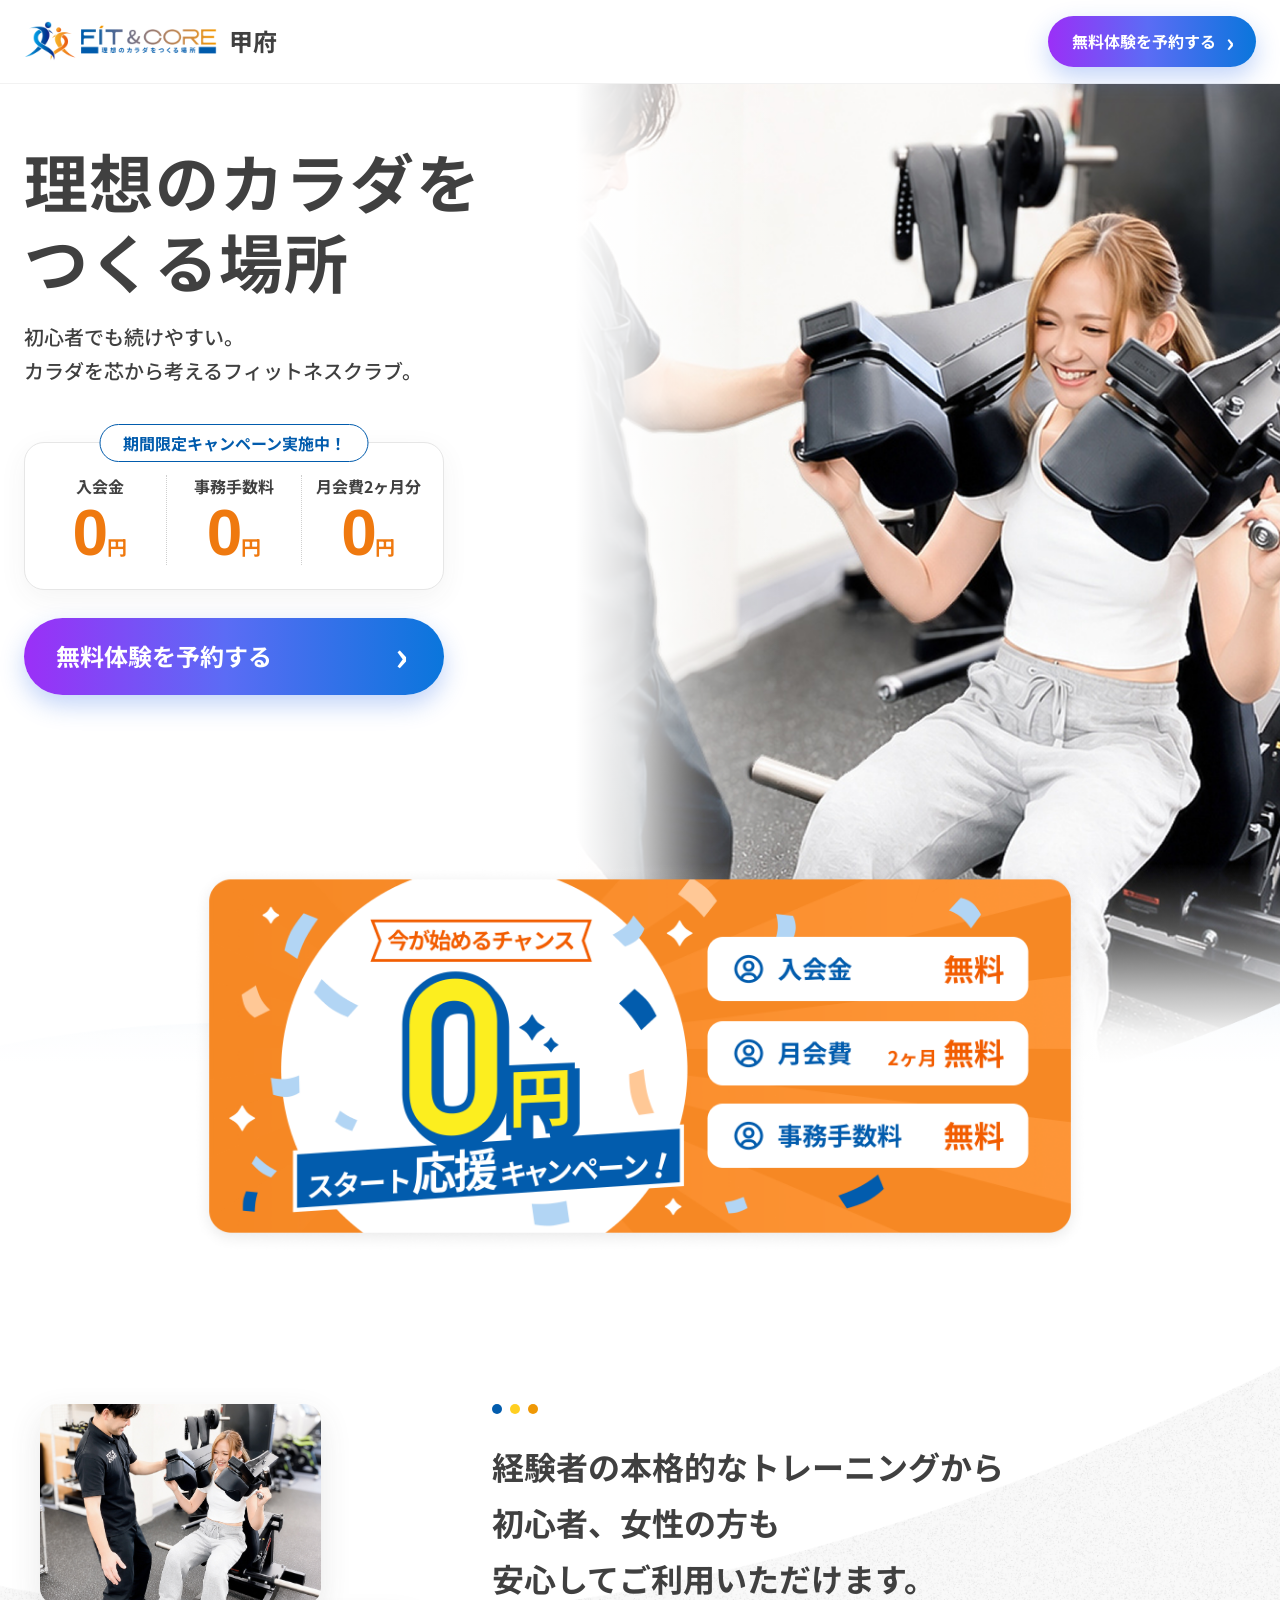
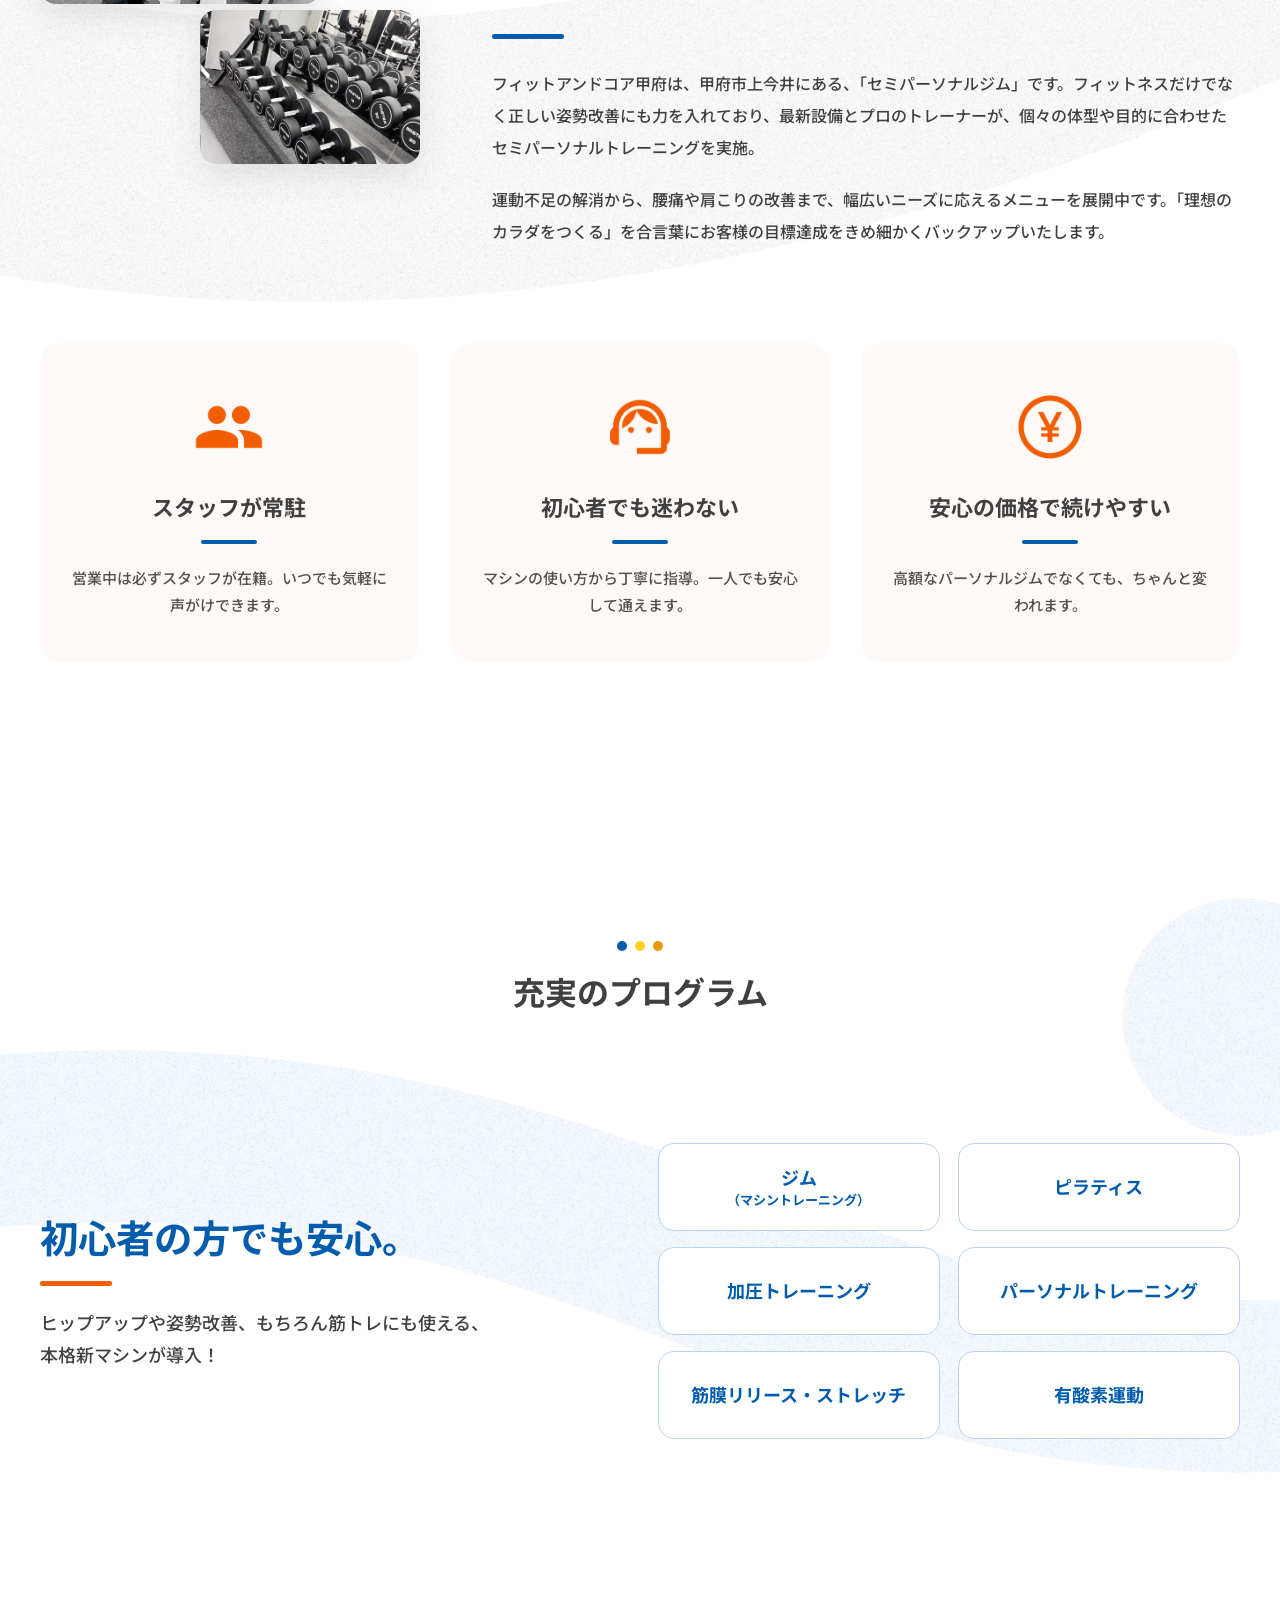
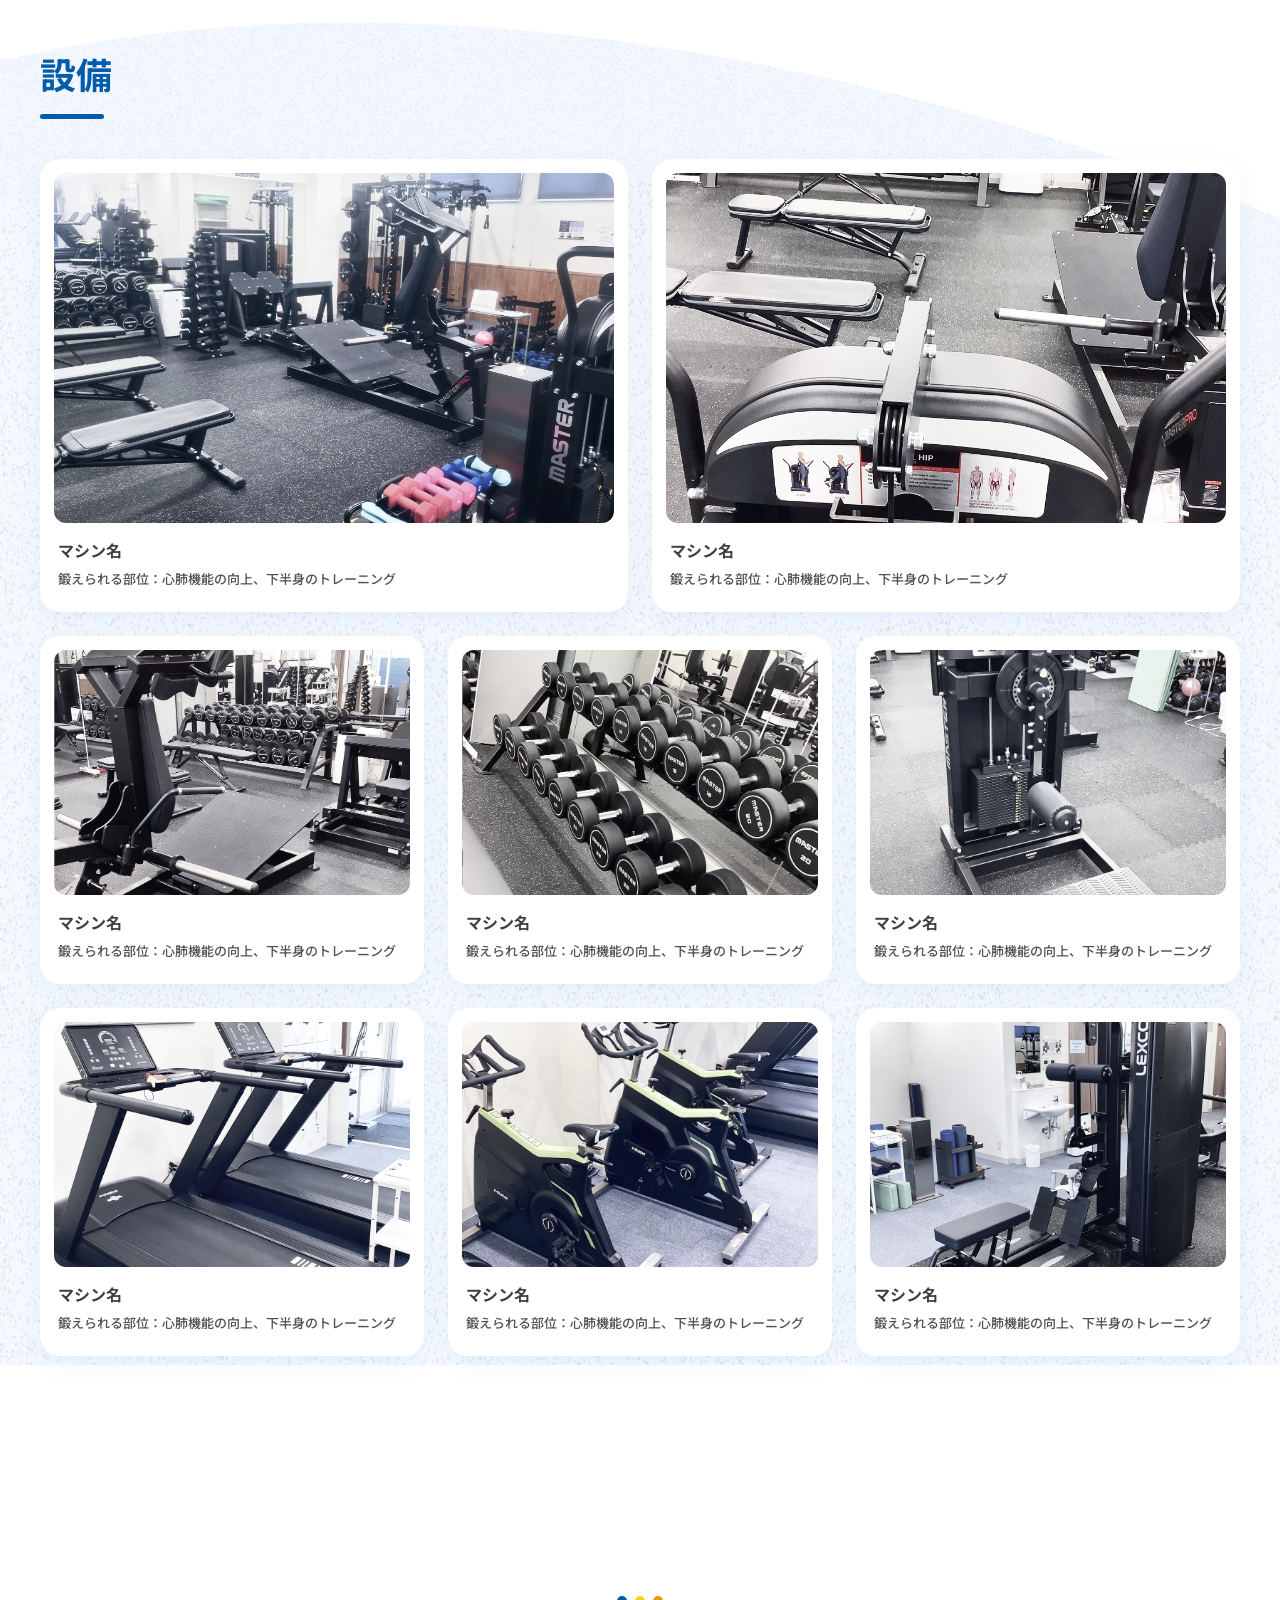
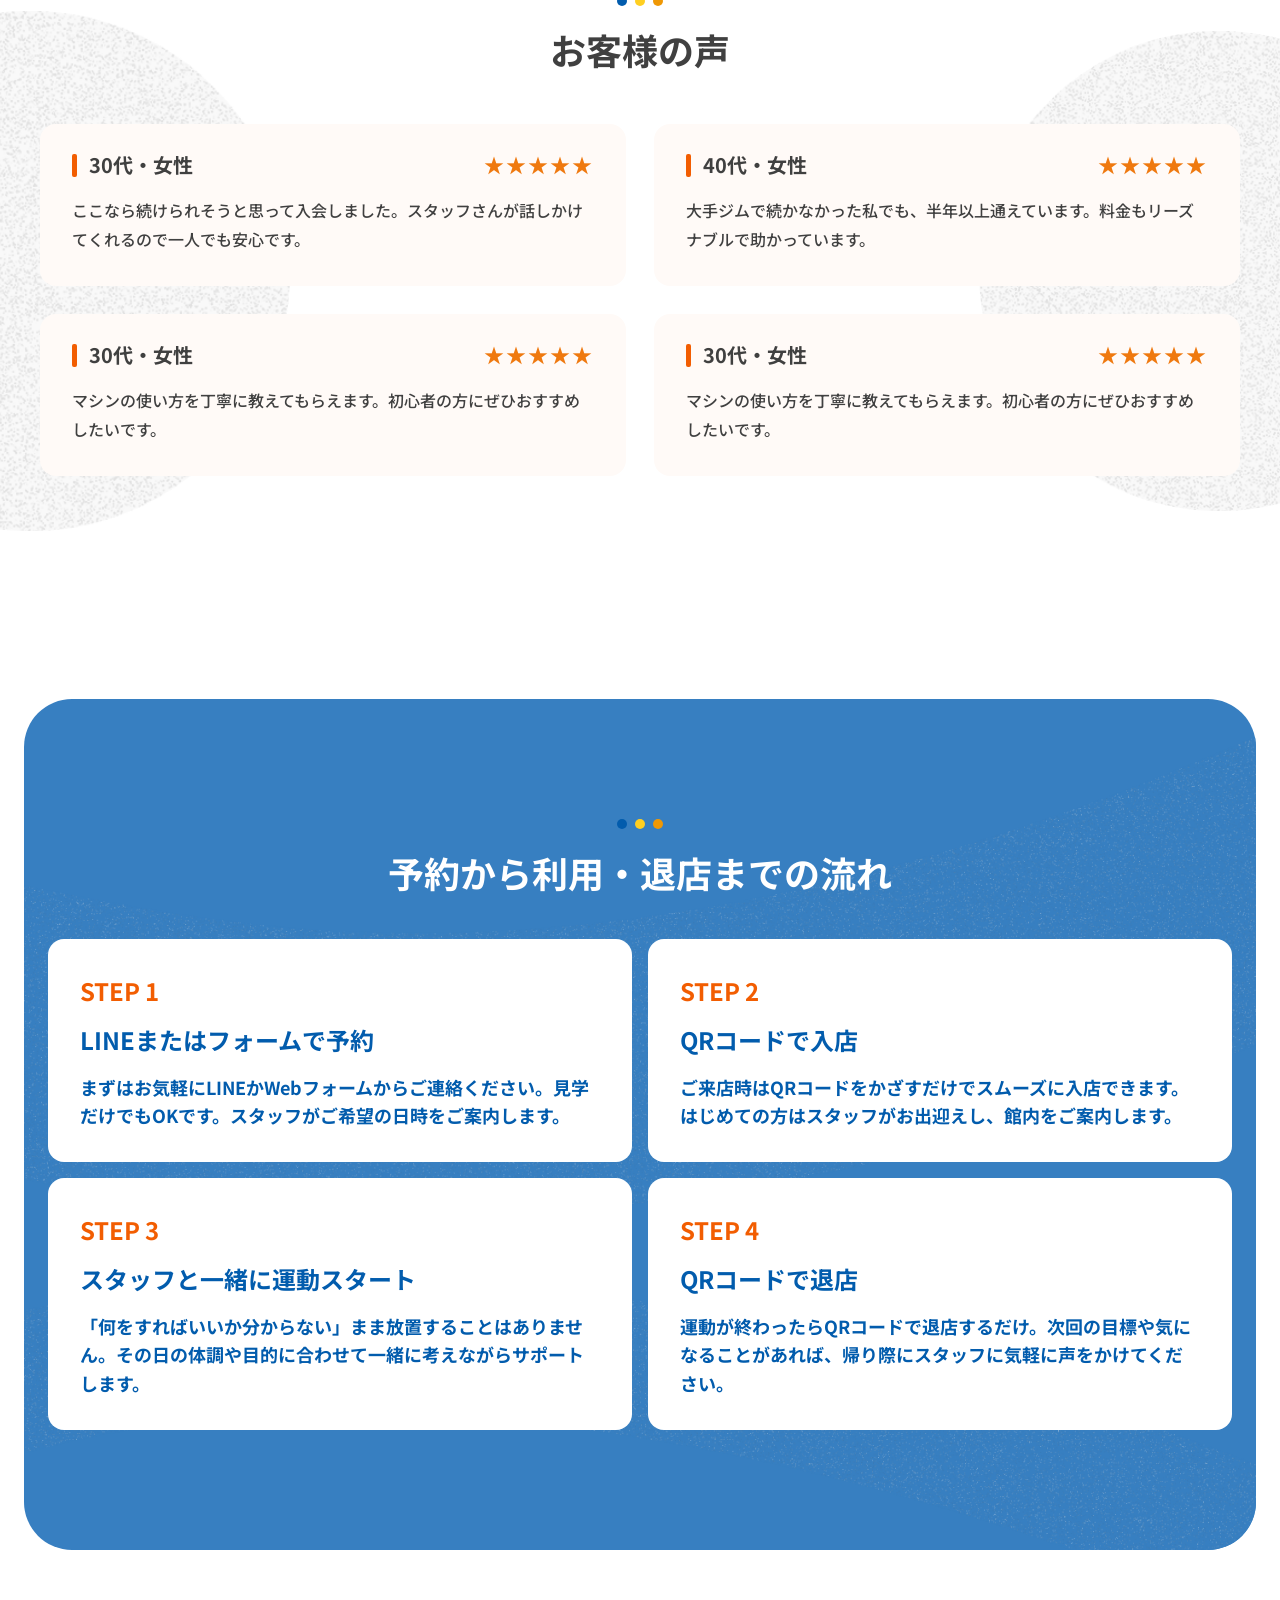
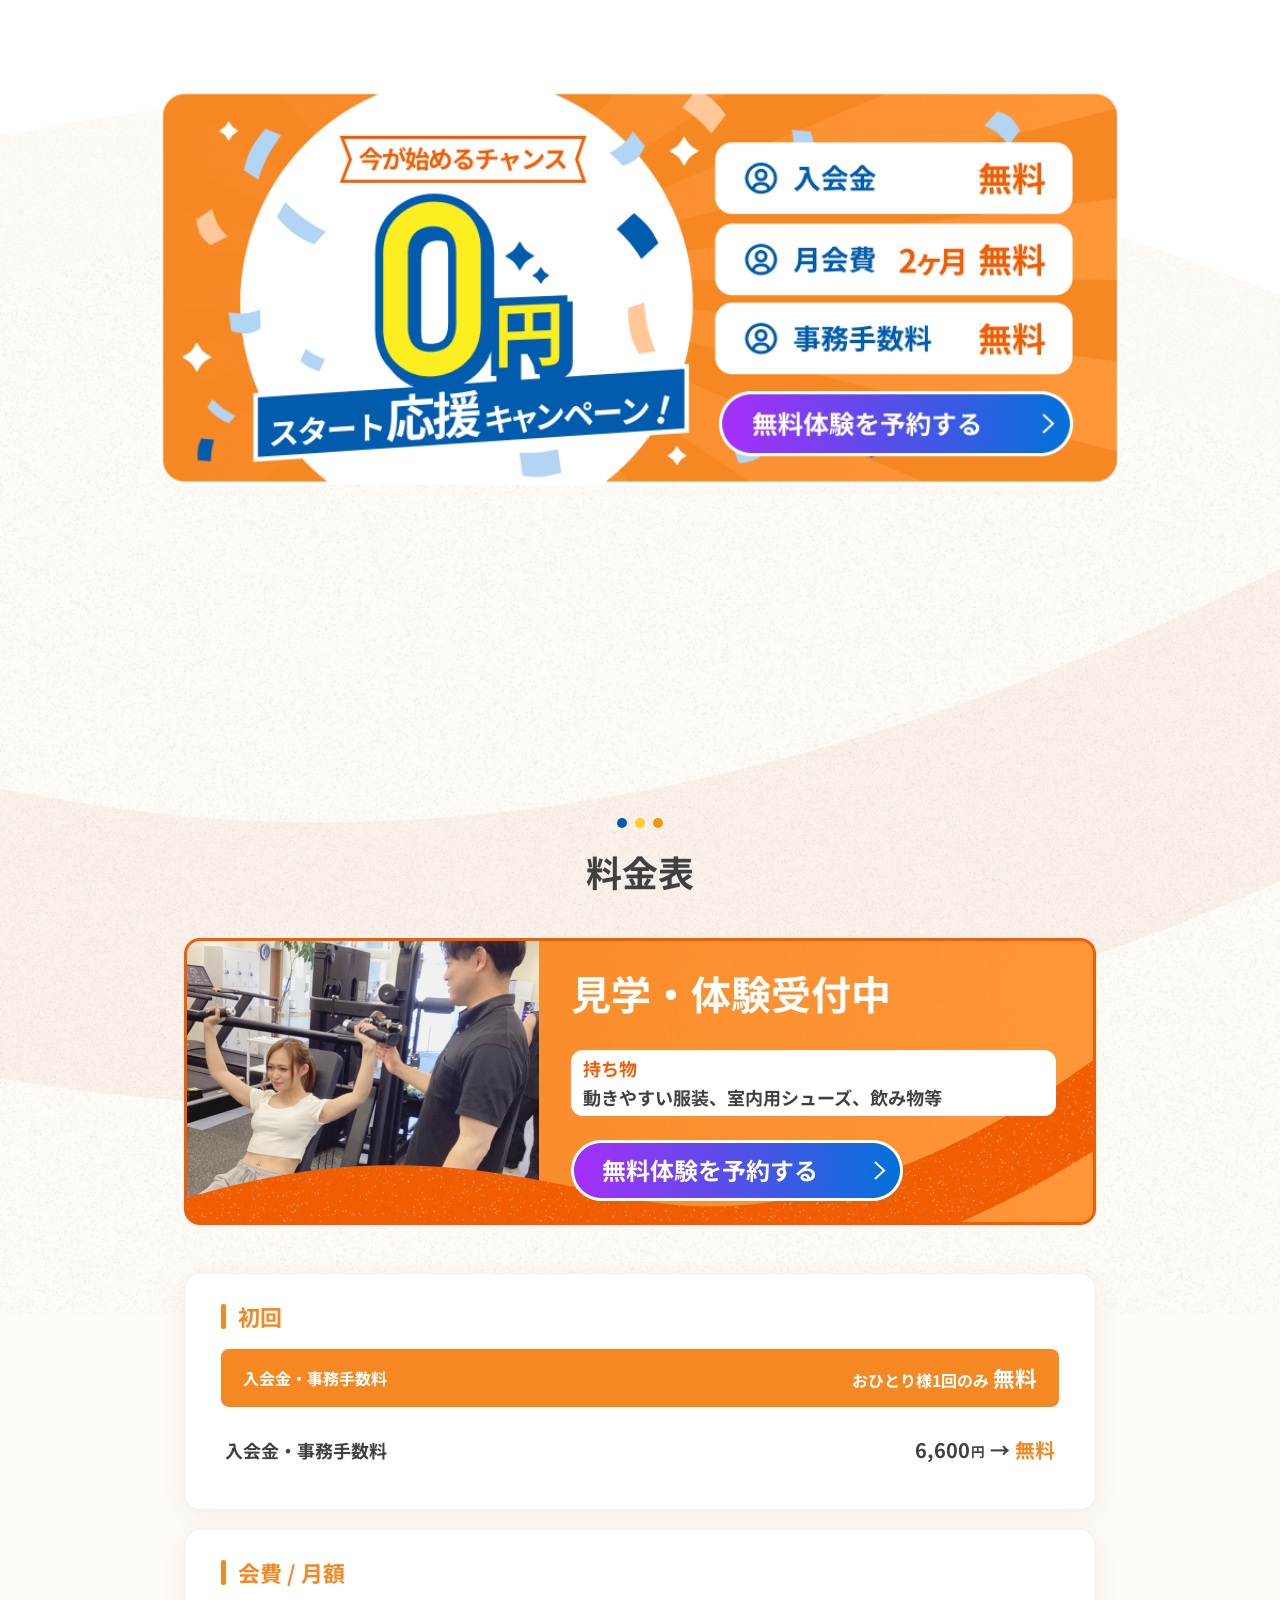
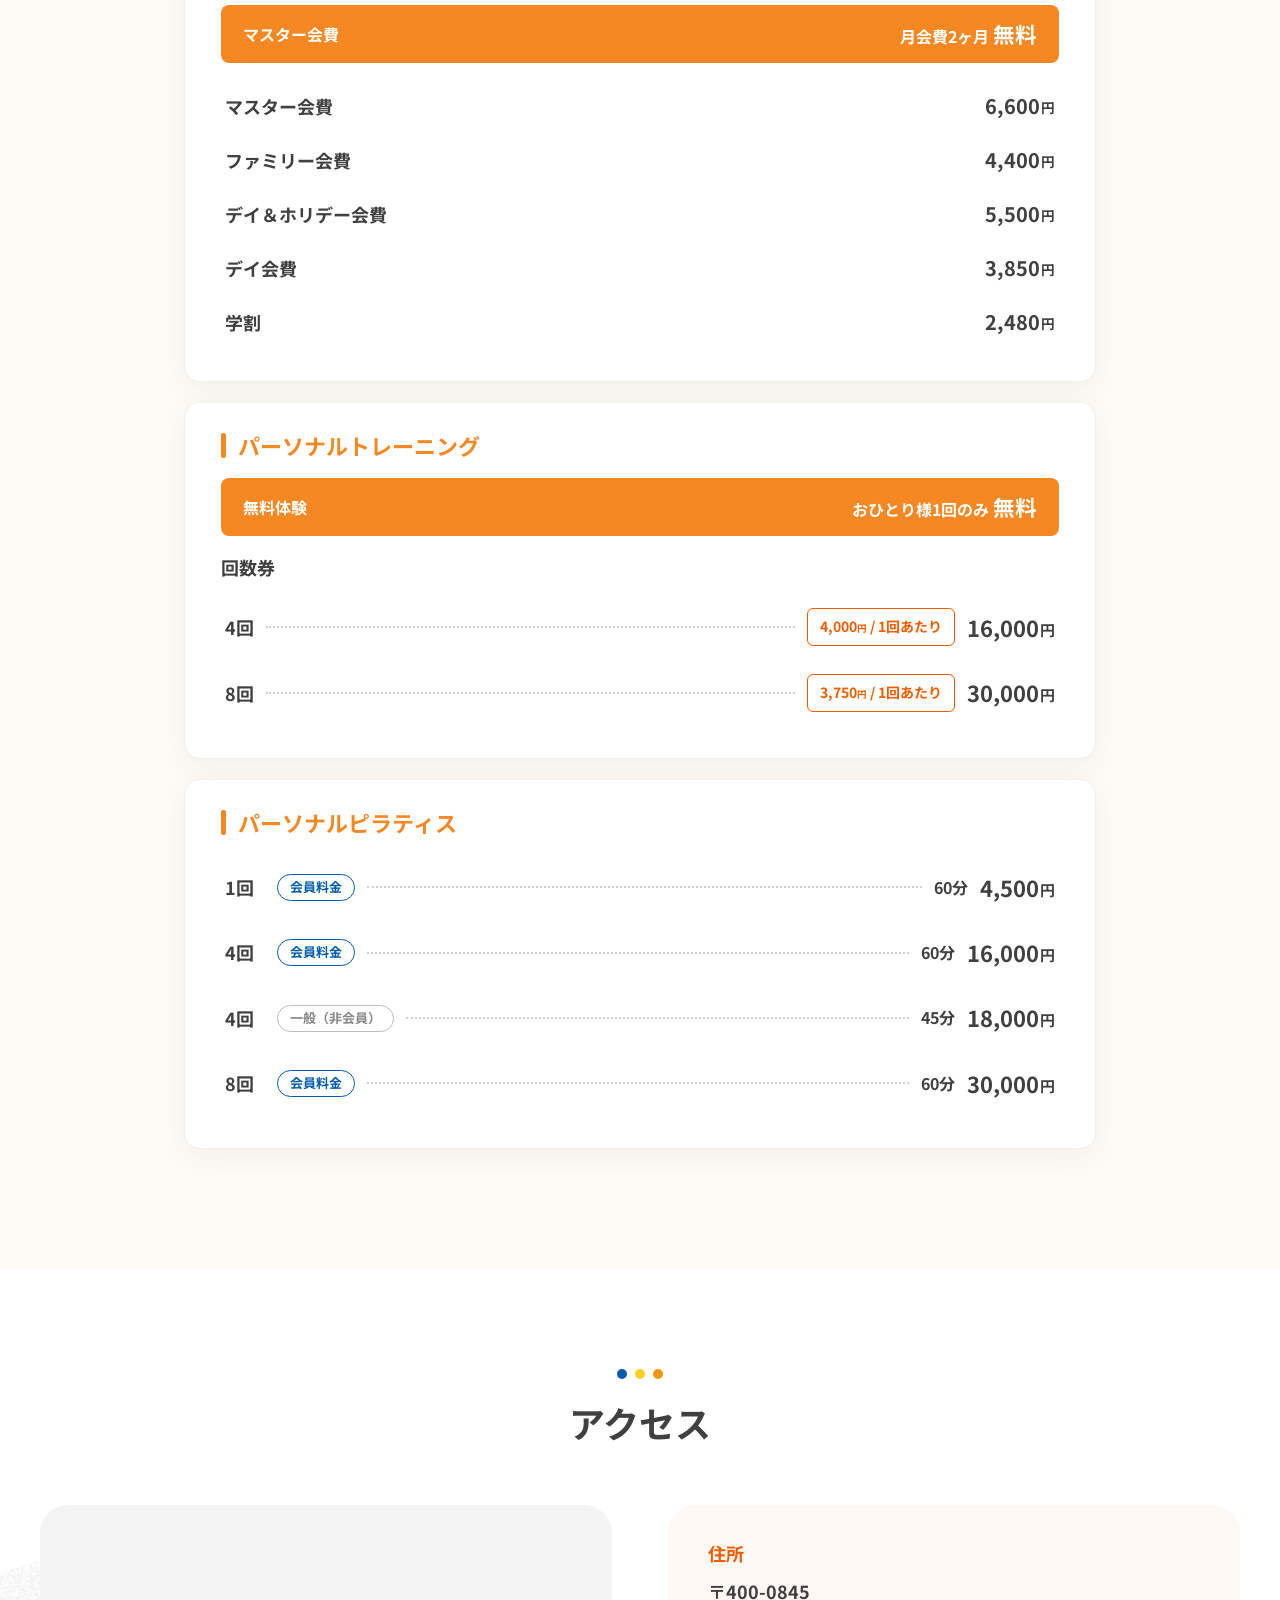
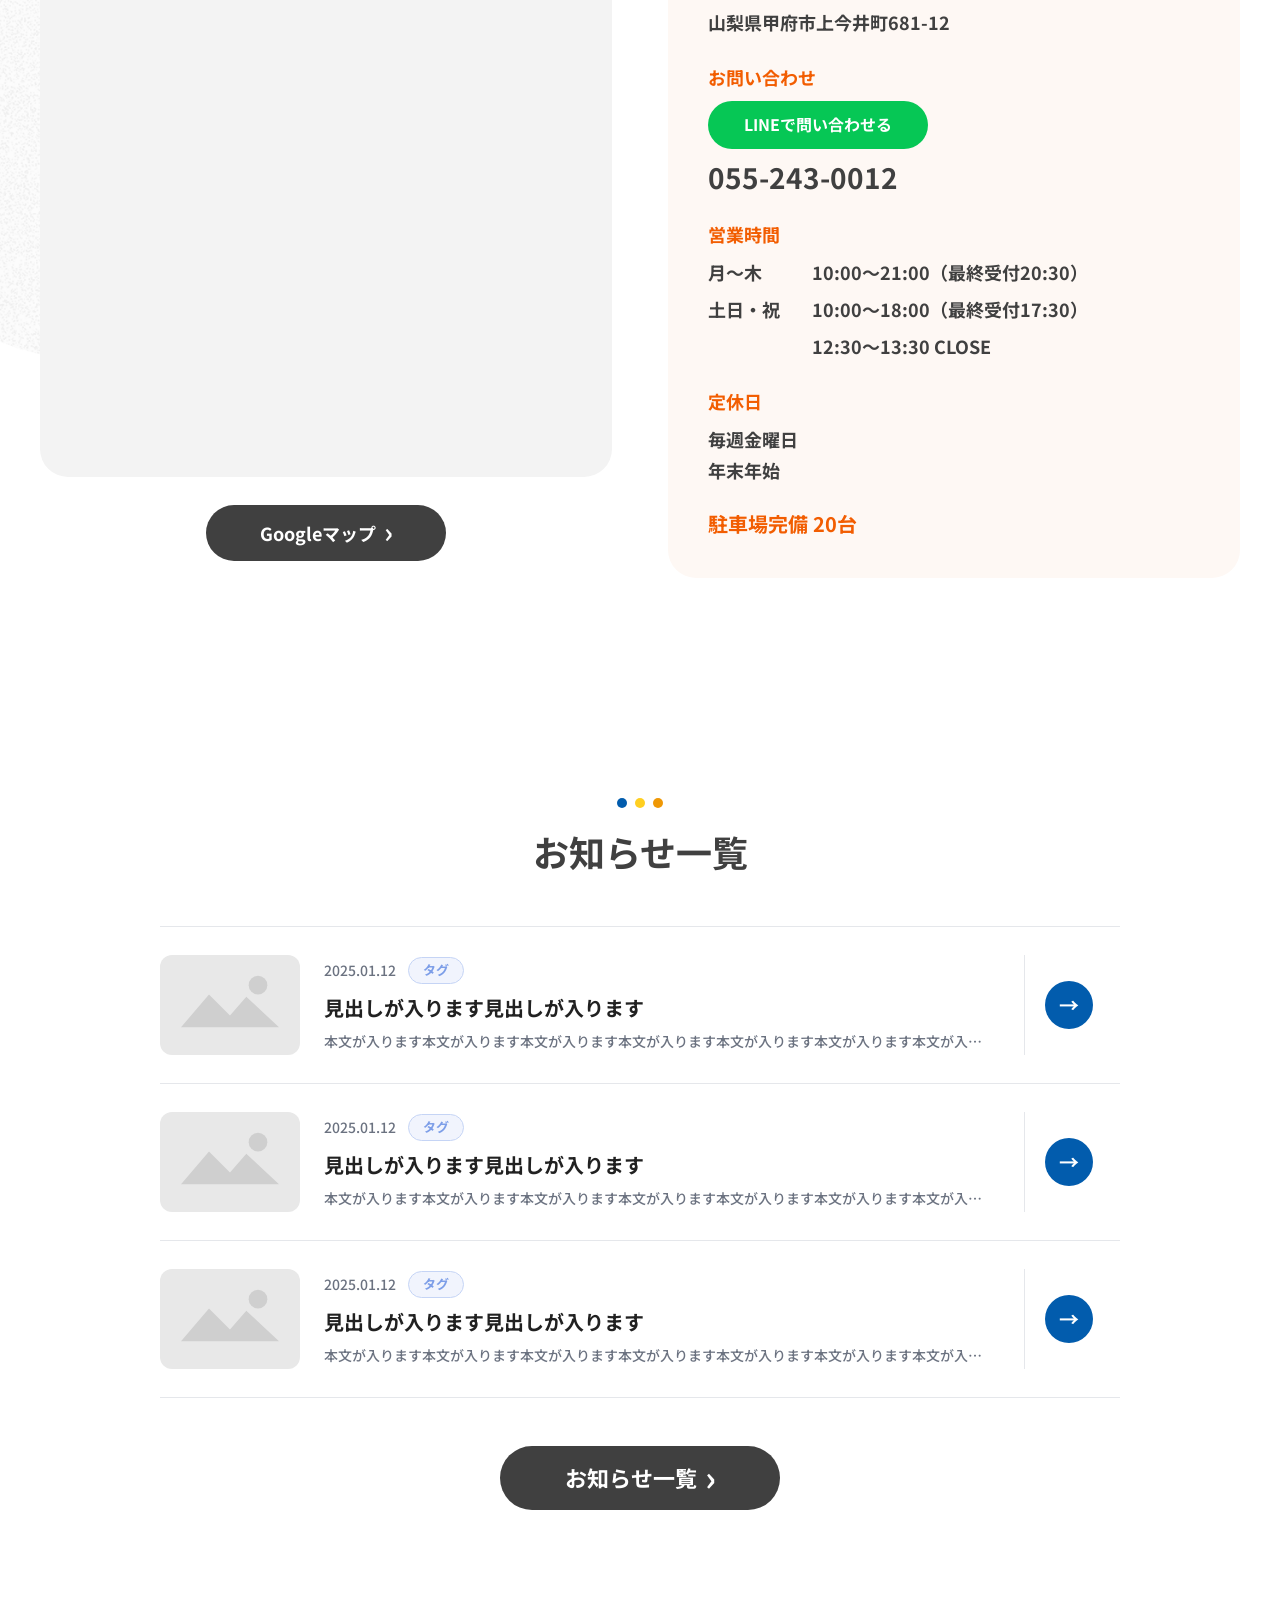
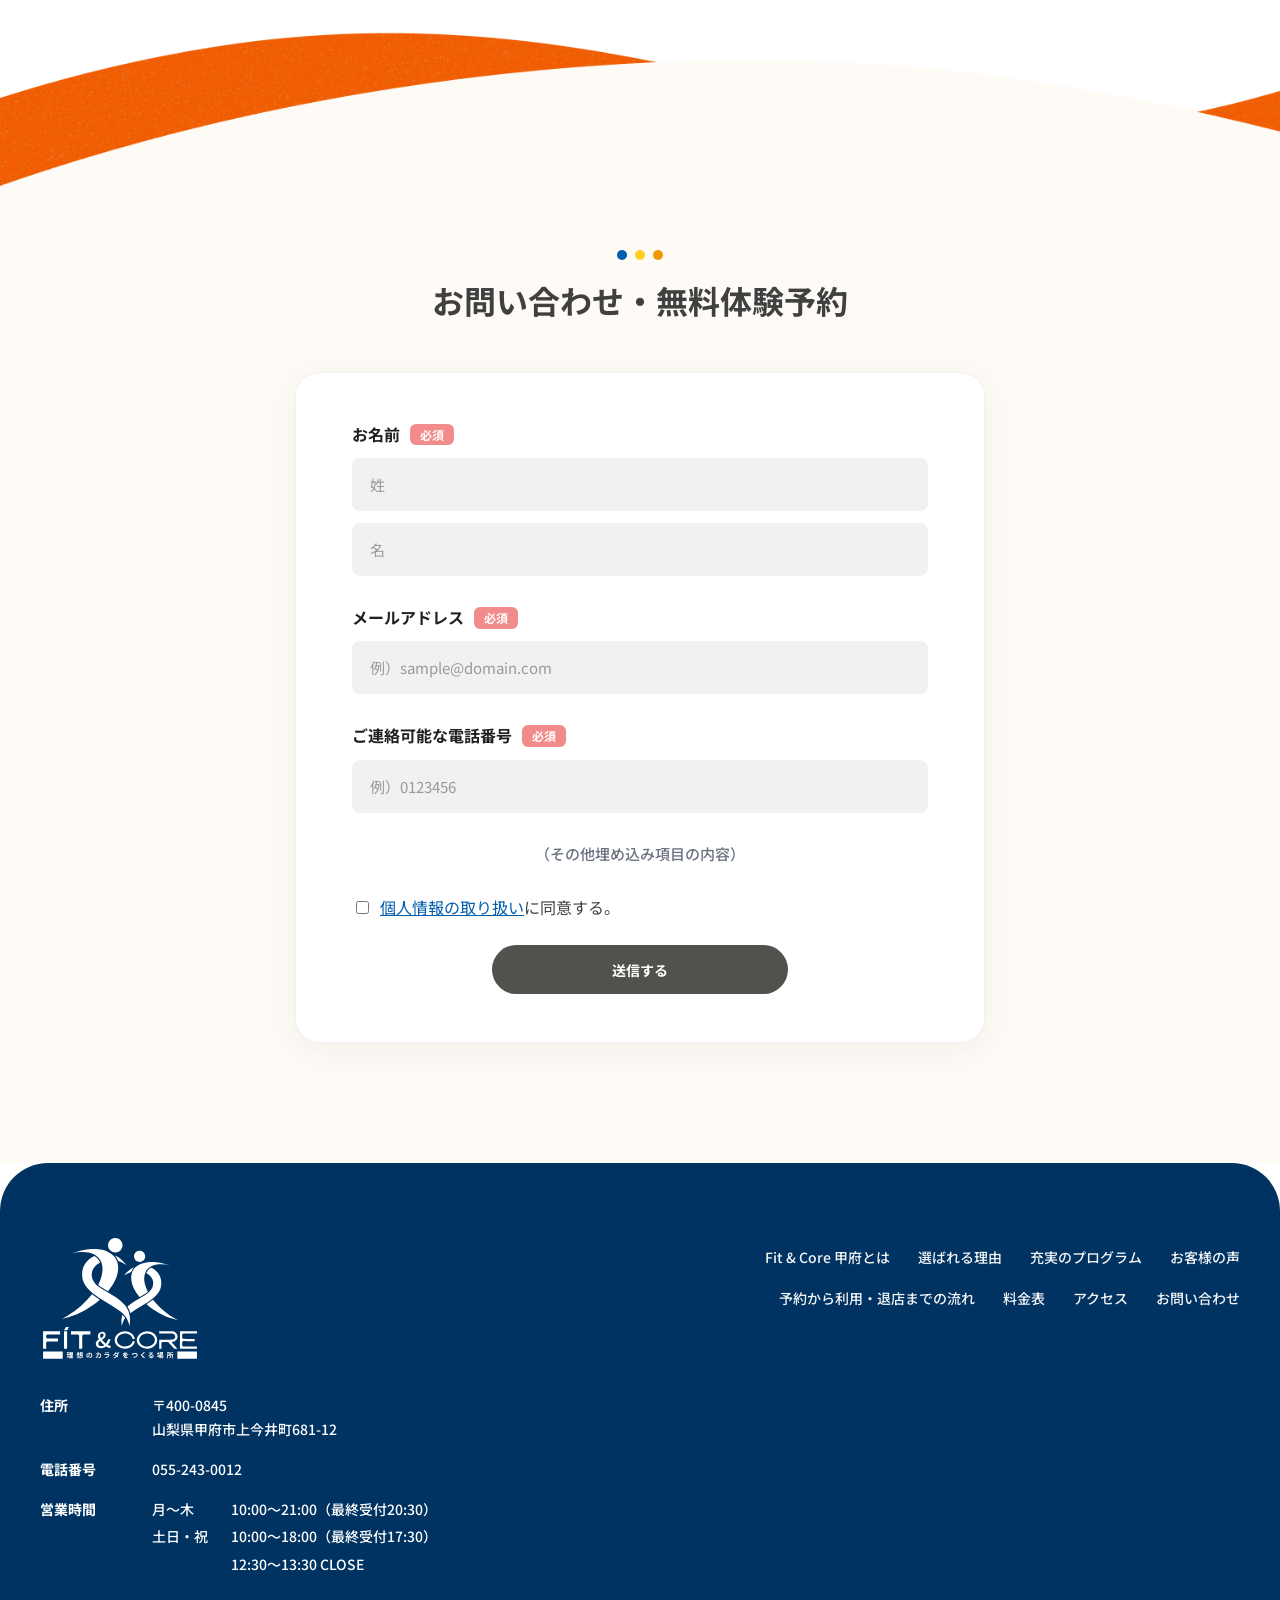
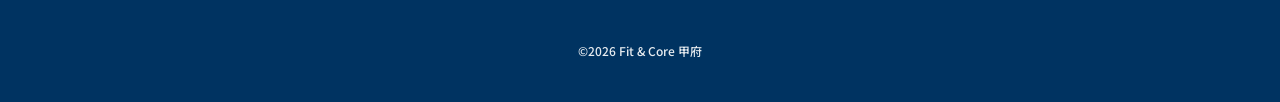
==== commit 378fcc5e: "設備・プログラムセクションの余白をPC/SP向けに調整 設備タイトルをwave上部へ寄せ、充実のプログラム見出し下の間隔を広げてセクション間のバランスを改善する。  Co-authored-by: C" ====
--- a/index.html
+++ b/index.html
@@ -9,9 +9,10 @@
   <link rel="preconnect" href="https://fonts.googleapis.com">
   <link rel="preconnect" href="https://fonts.gstatic.com" crossorigin>
   <link href="https://fonts.googleapis.com/css2?family=Noto+Sans+JP:wght@400;500;700&display=swap" rel="stylesheet">
-  <link rel="stylesheet" href="css/style.css?v=20260716c">
+  <link rel="stylesheet" href="css/style.css?v=20260716i">
 </head>
 <body>
+  <div class="site">
   <header class="header">
     <div class="header__inner">
       <a class="header__logo" href="#top">
@@ -24,19 +25,6 @@
       </button>
     </div>
   </header>
-
-  <div class="header__overlay" id="header-nav" aria-hidden="true" inert>
-    <nav class="header__nav" aria-label="メインナビゲーション">
-      <a href="#about">Fit &amp; Core 甲府とは</a>
-      <a href="#program">充実のプログラム</a>
-      <a href="#reviews">お客様の声</a>
-      <a href="#flow">予約から利用・退店までの流れ</a>
-      <a href="#price-table">料金表</a>
-      <a href="#access">アクセス</a>
-      <a href="#contact">お問い合わせ</a>
-      <a class="btn btn--primary btn--sm header__nav-cta" href="#contact">無料体験を予約する<span class="btn__arrow" aria-hidden="true"></span></a>
-    </nav>
-  </div>
 
   <main id="top">
     <!-- Hero -->
@@ -631,7 +619,21 @@
     </div>
     <p class="footer__copy">&copy;2026 Fit &amp; Core 甲府</p>
   </footer>
-
-  <script src="js/main.js?v=20260716a"></script>
+  </div>
+
+  <div class="header__overlay" id="header-nav" aria-hidden="true" inert>
+    <nav class="header__nav" aria-label="メインナビゲーション">
+      <a href="#about">Fit &amp; Core 甲府とは</a>
+      <a href="#program">充実のプログラム</a>
+      <a href="#reviews">お客様の声</a>
+      <a href="#flow">予約から利用・退店までの流れ</a>
+      <a href="#price-table">料金表</a>
+      <a href="#access">アクセス</a>
+      <a href="#contact">お問い合わせ</a>
+      <a class="btn btn--primary btn--sm header__nav-cta" href="#contact">無料体験を予約する<span class="btn__arrow" aria-hidden="true"></span></a>
+    </nav>
+  </div>
+
+  <script src="js/main.js?v=20260716d"></script>
 </body>
 </html>
--- a/css/style.css
+++ b/css/style.css
@@ -26,6 +26,8 @@
   --color-submit: #51514d;
 
   --font-sans: "Noto Sans JP", sans-serif;
+  --site-max: 1920px;
+  --site-width: min(100vw, var(--site-max));
   --container: min(1200px, calc(100% - 48px));
   --radius-sm: 12px;
   --radius-md: 16px;
@@ -51,6 +53,14 @@
   font-size: 16px;
   line-height: 1.7;
   color: var(--color-text);
+  background: #fff;
+}
+
+.site {
+  width: 100%;
+  max-width: var(--site-max);
+  margin-inline: auto;
+  overflow-x: hidden;
   background: var(--color-bg);
 }
 
@@ -547,7 +557,7 @@
 
   .hero__inner {
     padding: 56px 24px 140px;
-    padding-left: max(24px, calc((100vw - 1512px) / 2 + 80px));
+    padding-left: max(24px, calc((var(--site-width) - 1512px) / 2 + 80px));
   }
 
   .hero__content {
@@ -836,7 +846,7 @@
   background: #fff;
   padding-top: clamp(140px, 14vw, 220px);
   padding-bottom: clamp(140px, 14vw, 220px);
-  min-height: calc(100vw * 689 / 1512 + 120px);
+  min-height: calc(var(--site-width) * 689 / 1512 + 120px);
 }
 
 .programs__bg {
@@ -1843,7 +1853,7 @@
   position: absolute;
   left: 0;
   right: 0;
-  top: calc(100vw * 366 / 1512 * 0.35);
+  top: calc(var(--site-width) * 366 / 1512 * 0.35);
   bottom: 0;
   background: #fefaf6;
   z-index: 0;
@@ -2112,7 +2122,7 @@
   .programs {
     padding-top: 100px;
     padding-bottom: 120px;
-    min-height: calc(100vw * 689 / 1512 + 80px);
+    min-height: calc(var(--site-width) * 689 / 1512 + 80px);
   }
 
   .facility > .container {
@@ -2446,6 +2456,10 @@
     min-height: 0;
   }
 
+  .programs .section-heading {
+    margin-bottom: clamp(120px, 32vw, 180px);
+  }
+
   .programs__bg img {
     object-fit: cover;
     object-position: center top;
@@ -2962,6 +2976,17 @@
 
   .form-row--split {
     grid-template-columns: 1fr;
+  }
+}
+
+/* PC layout tuning */
+@media (min-width: 1025px) {
+  .programs .section-heading {
+    margin-bottom: clamp(100px, 10vw, 160px);
+  }
+
+  .facility > .container {
+    padding-top: clamp(20px, 2.2vw, 36px);
   }
 }
 
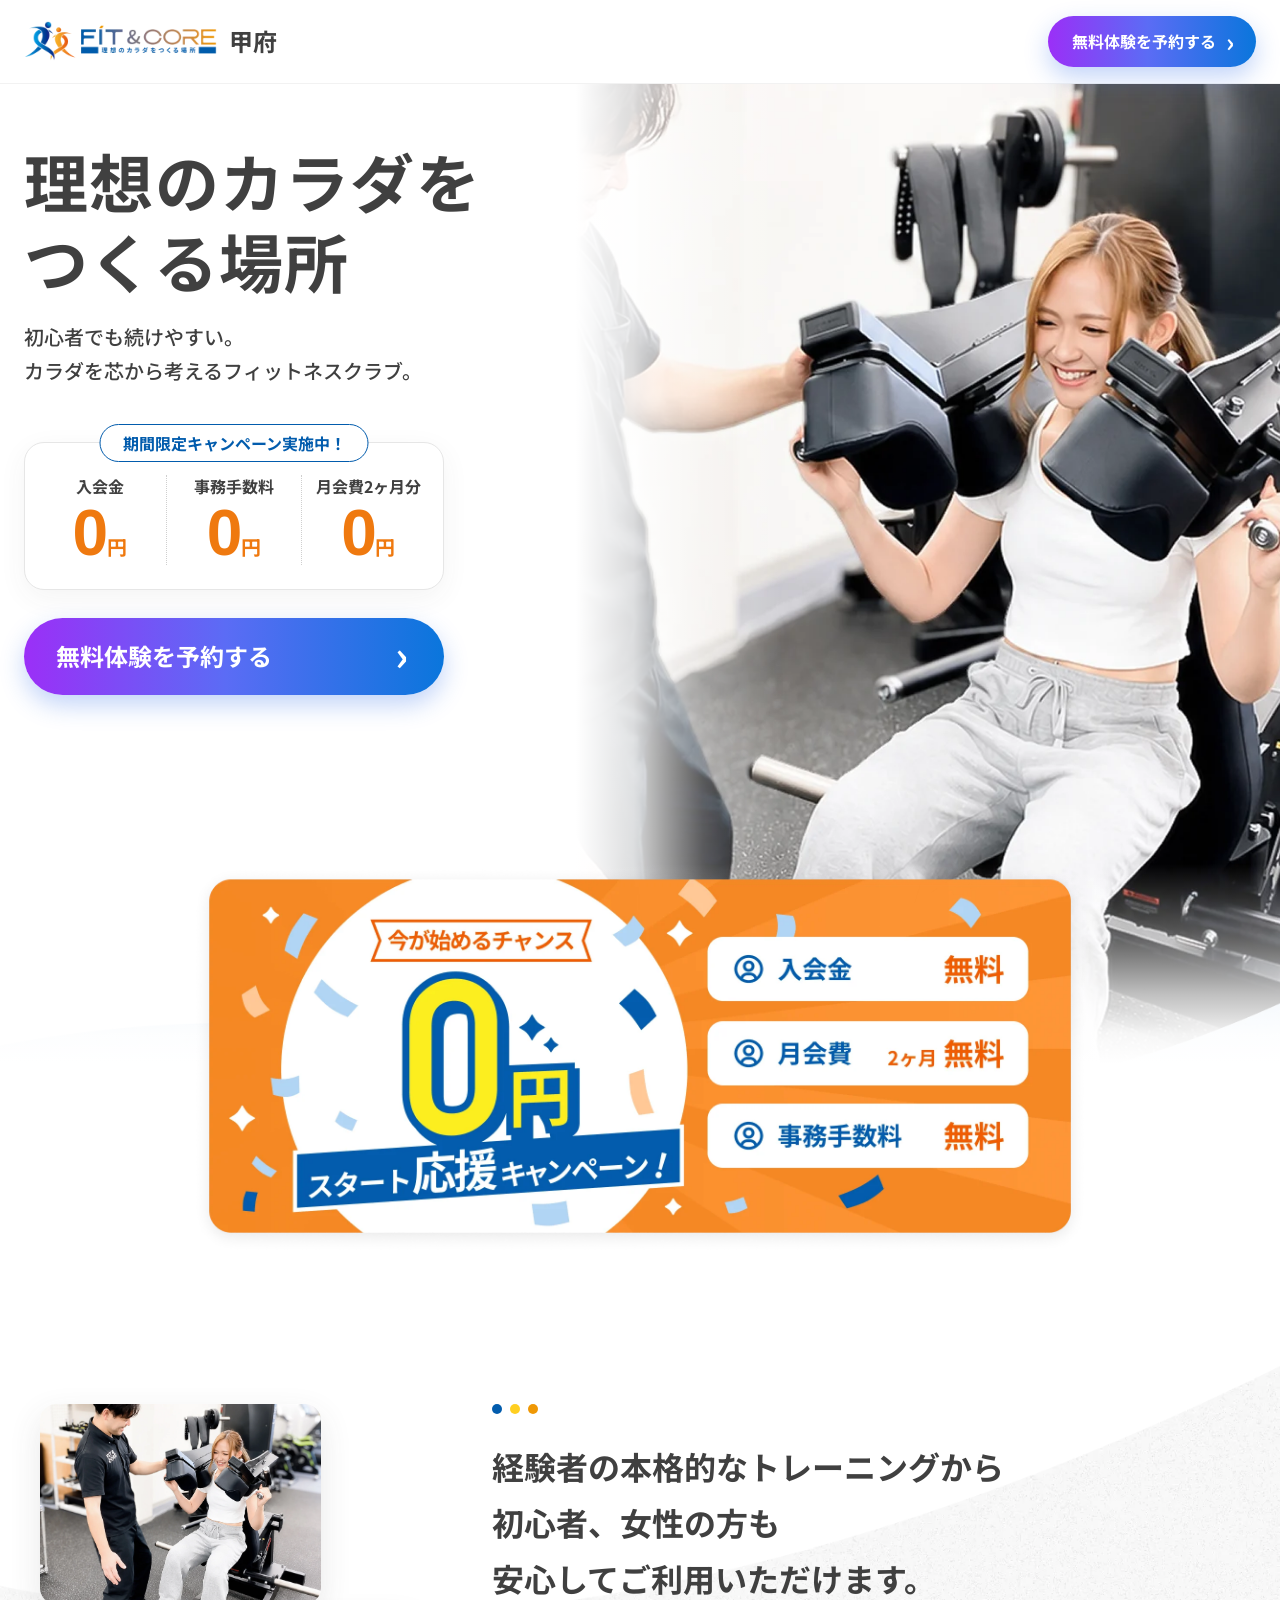
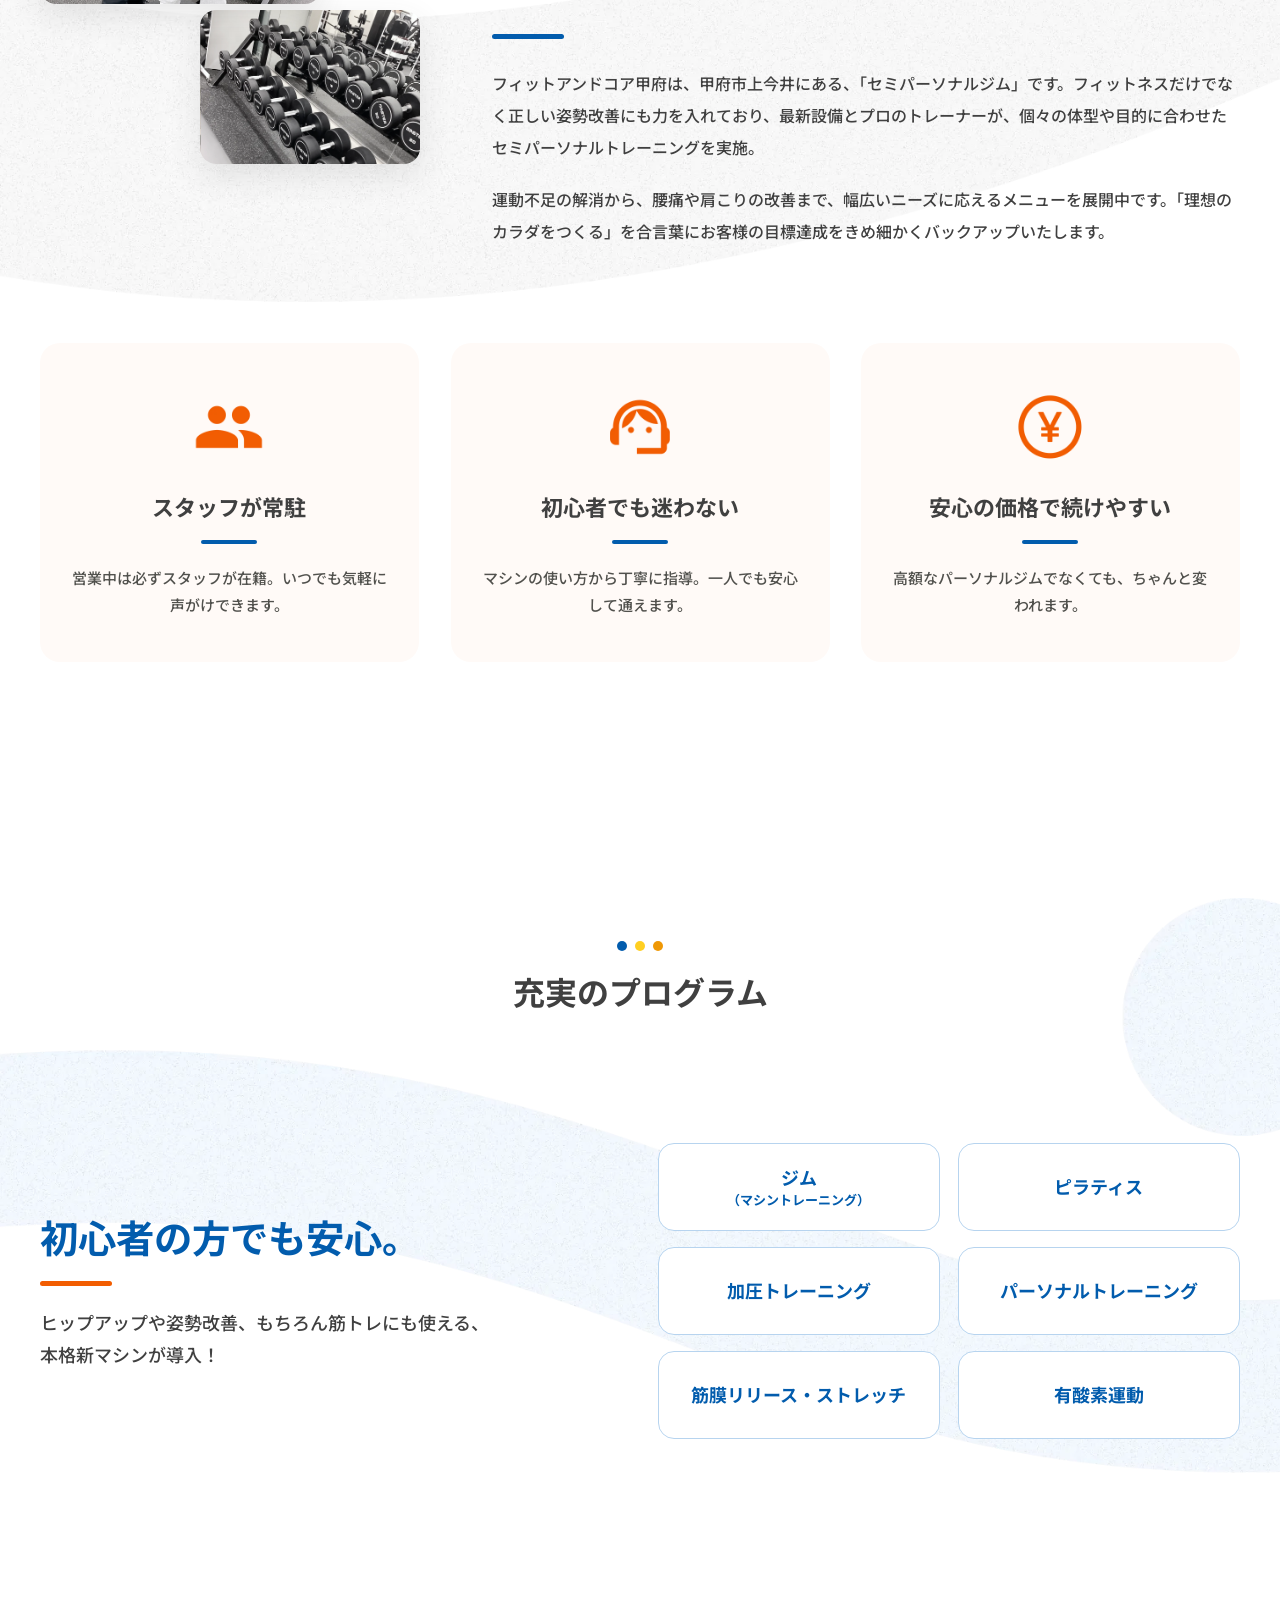
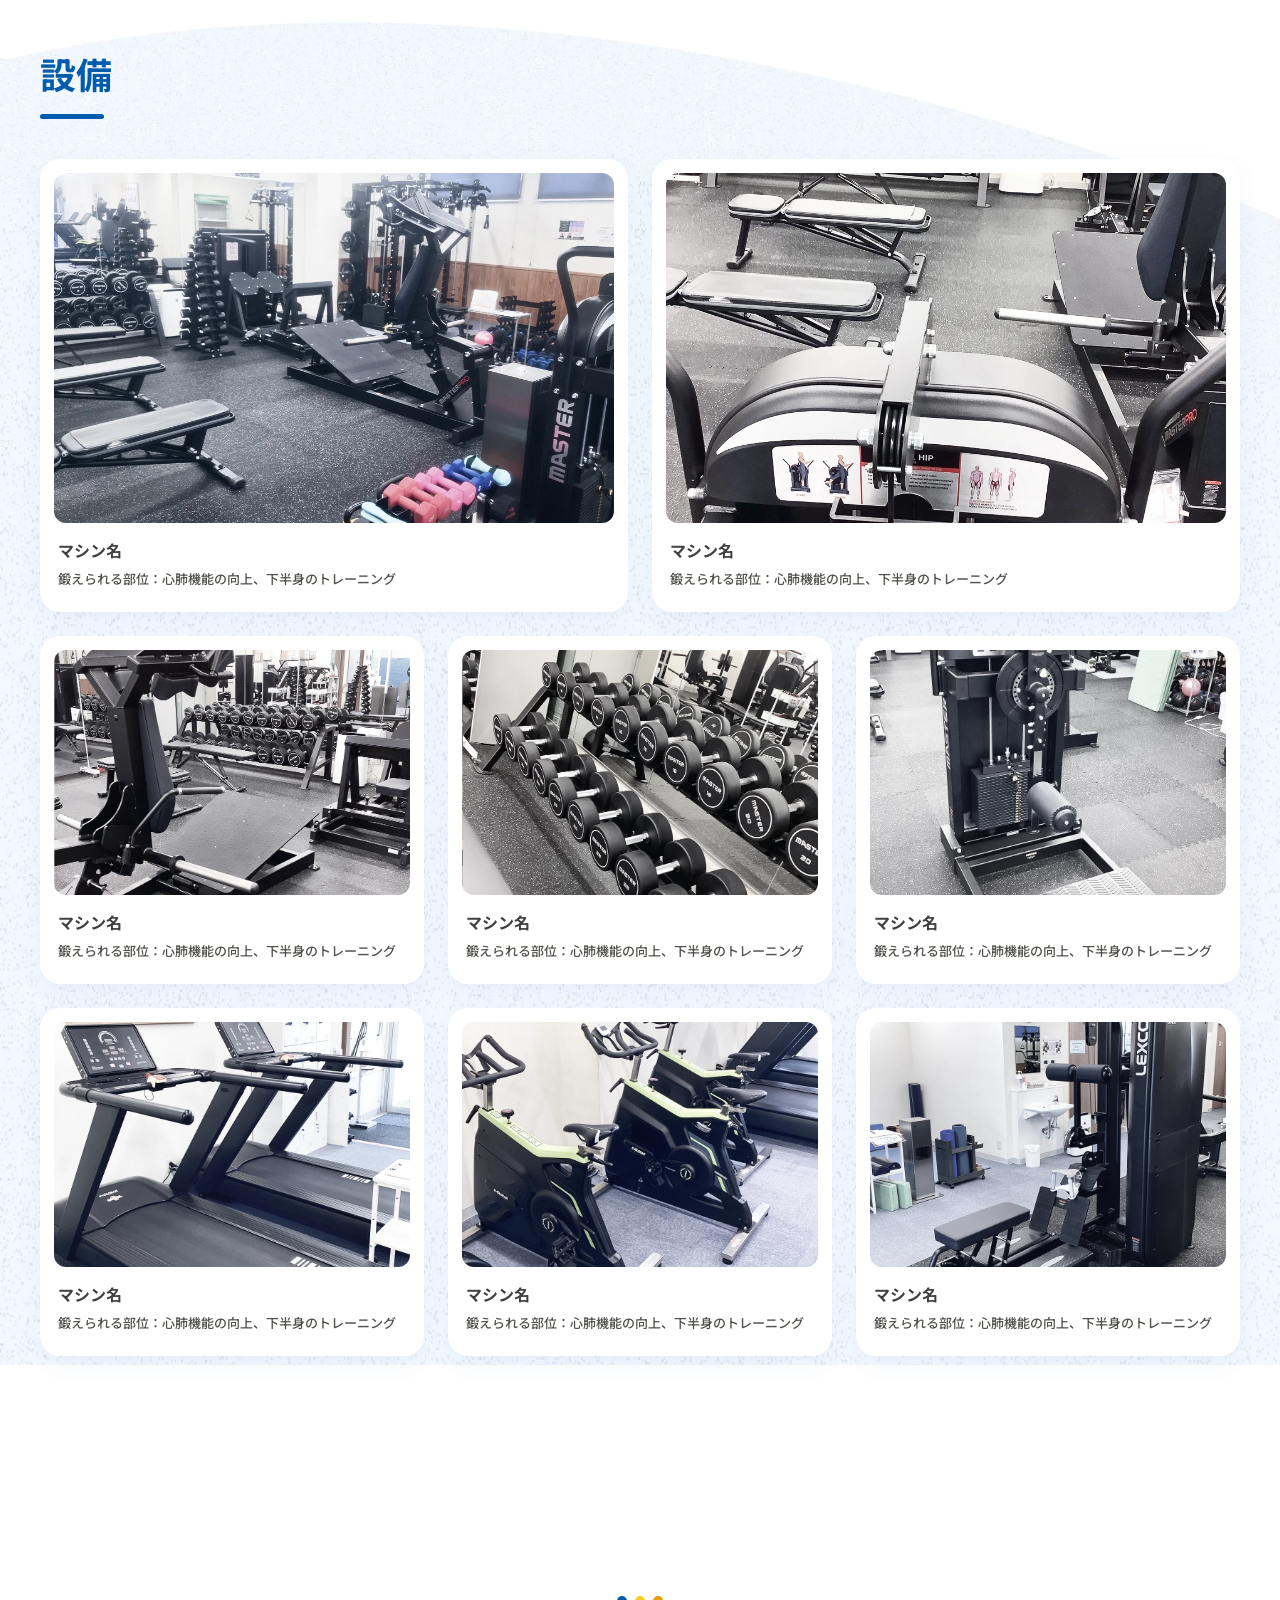
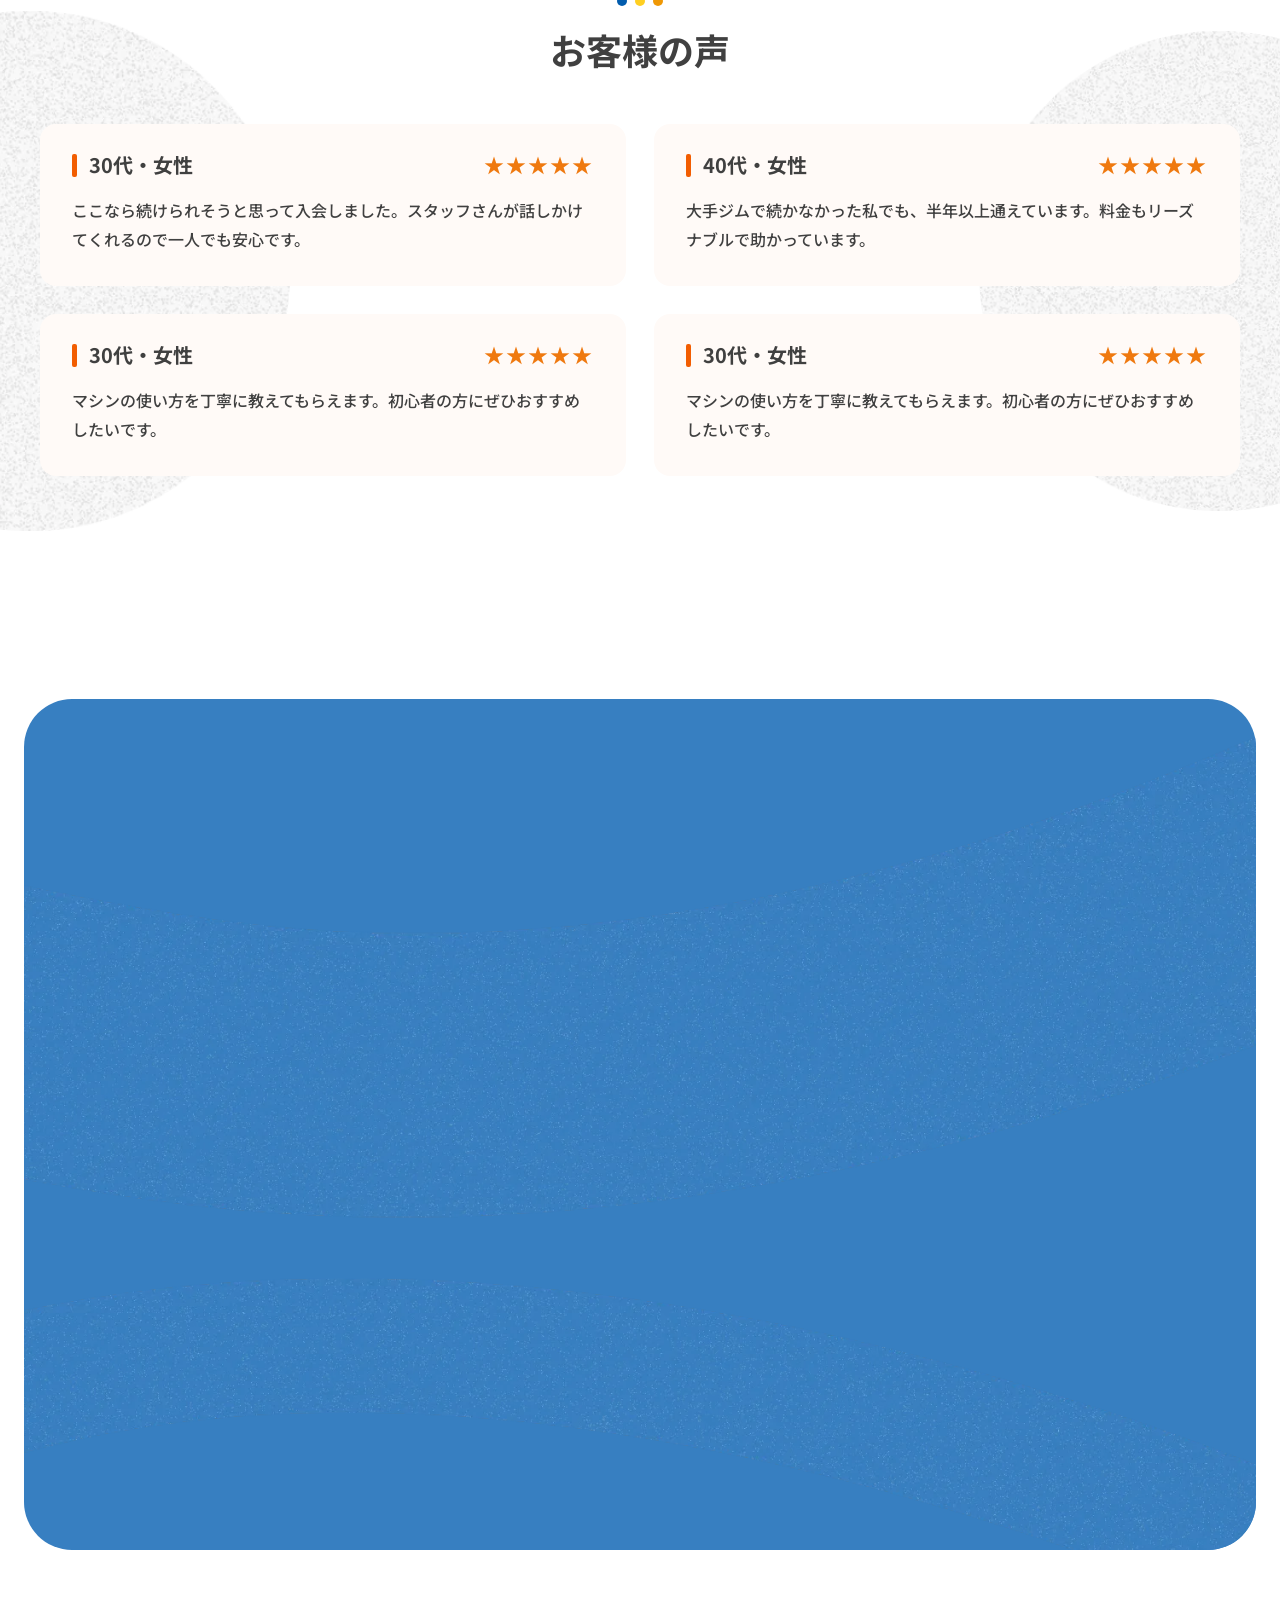
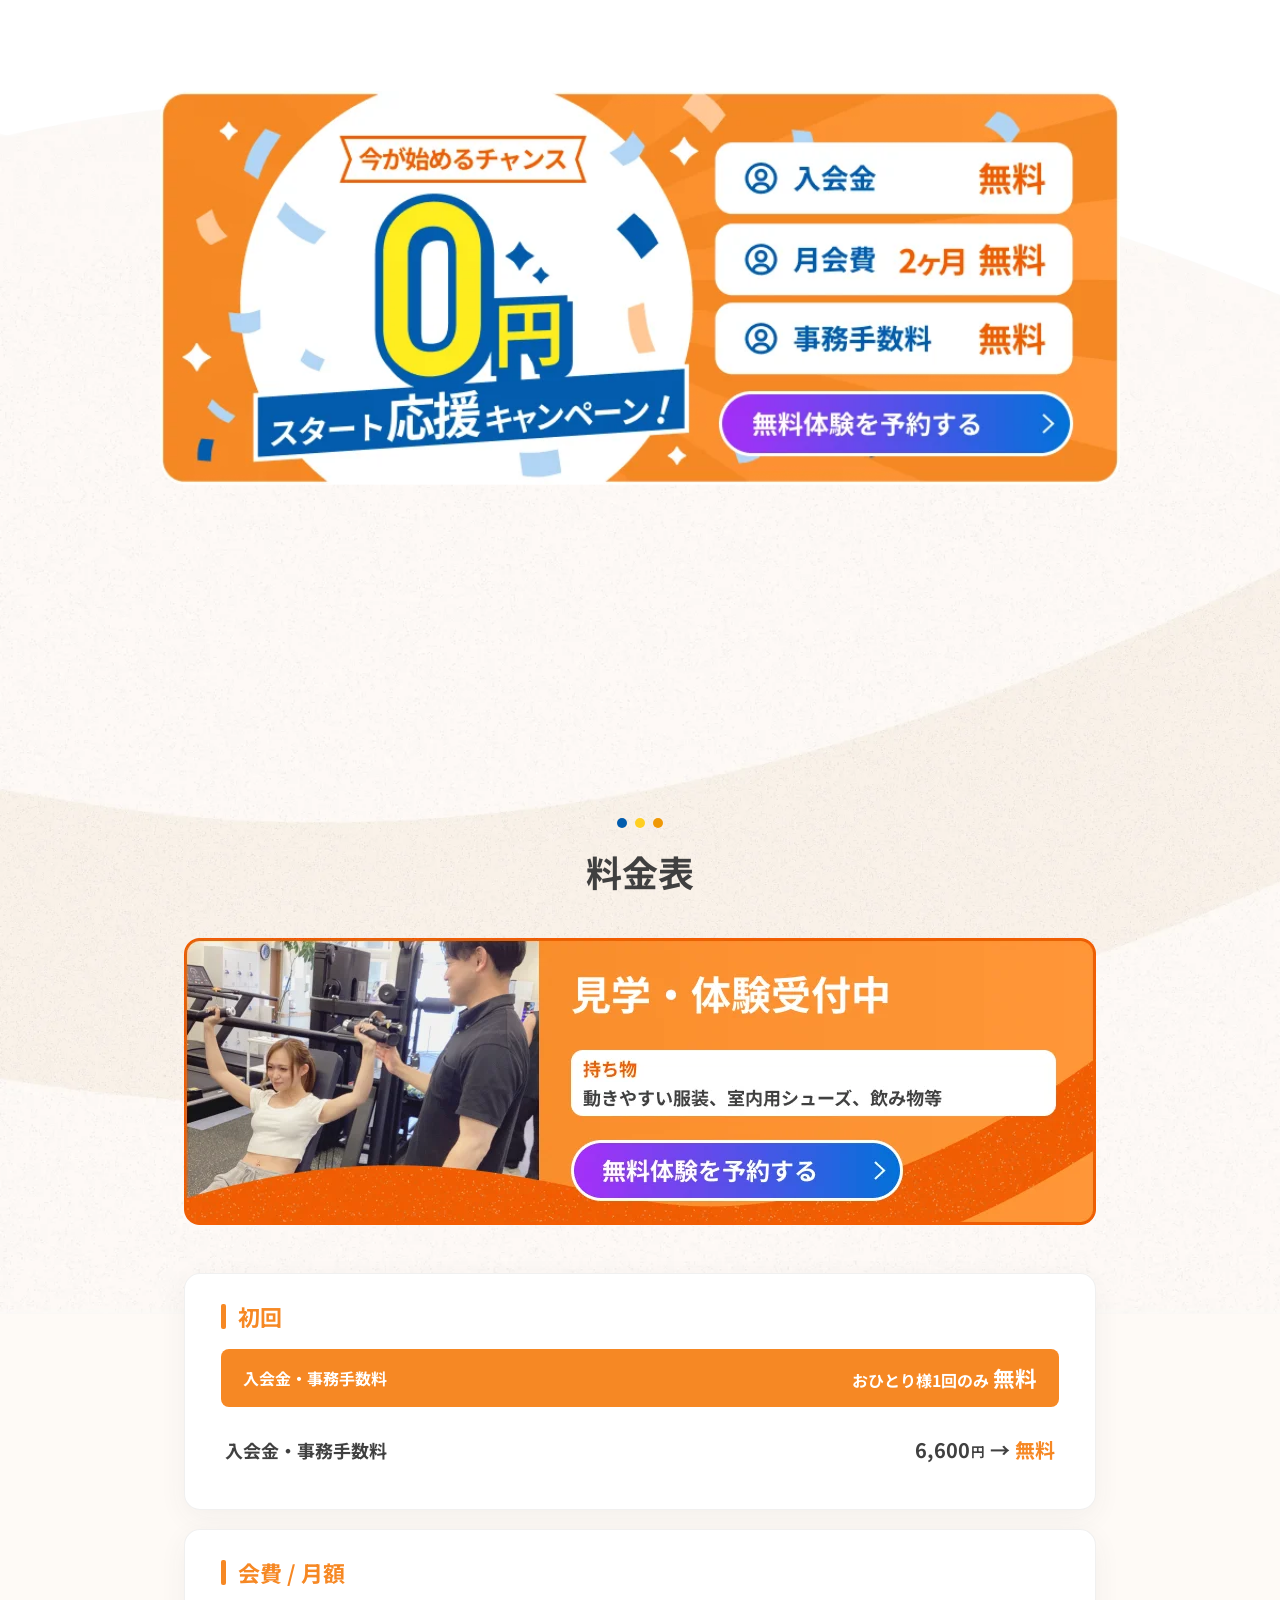
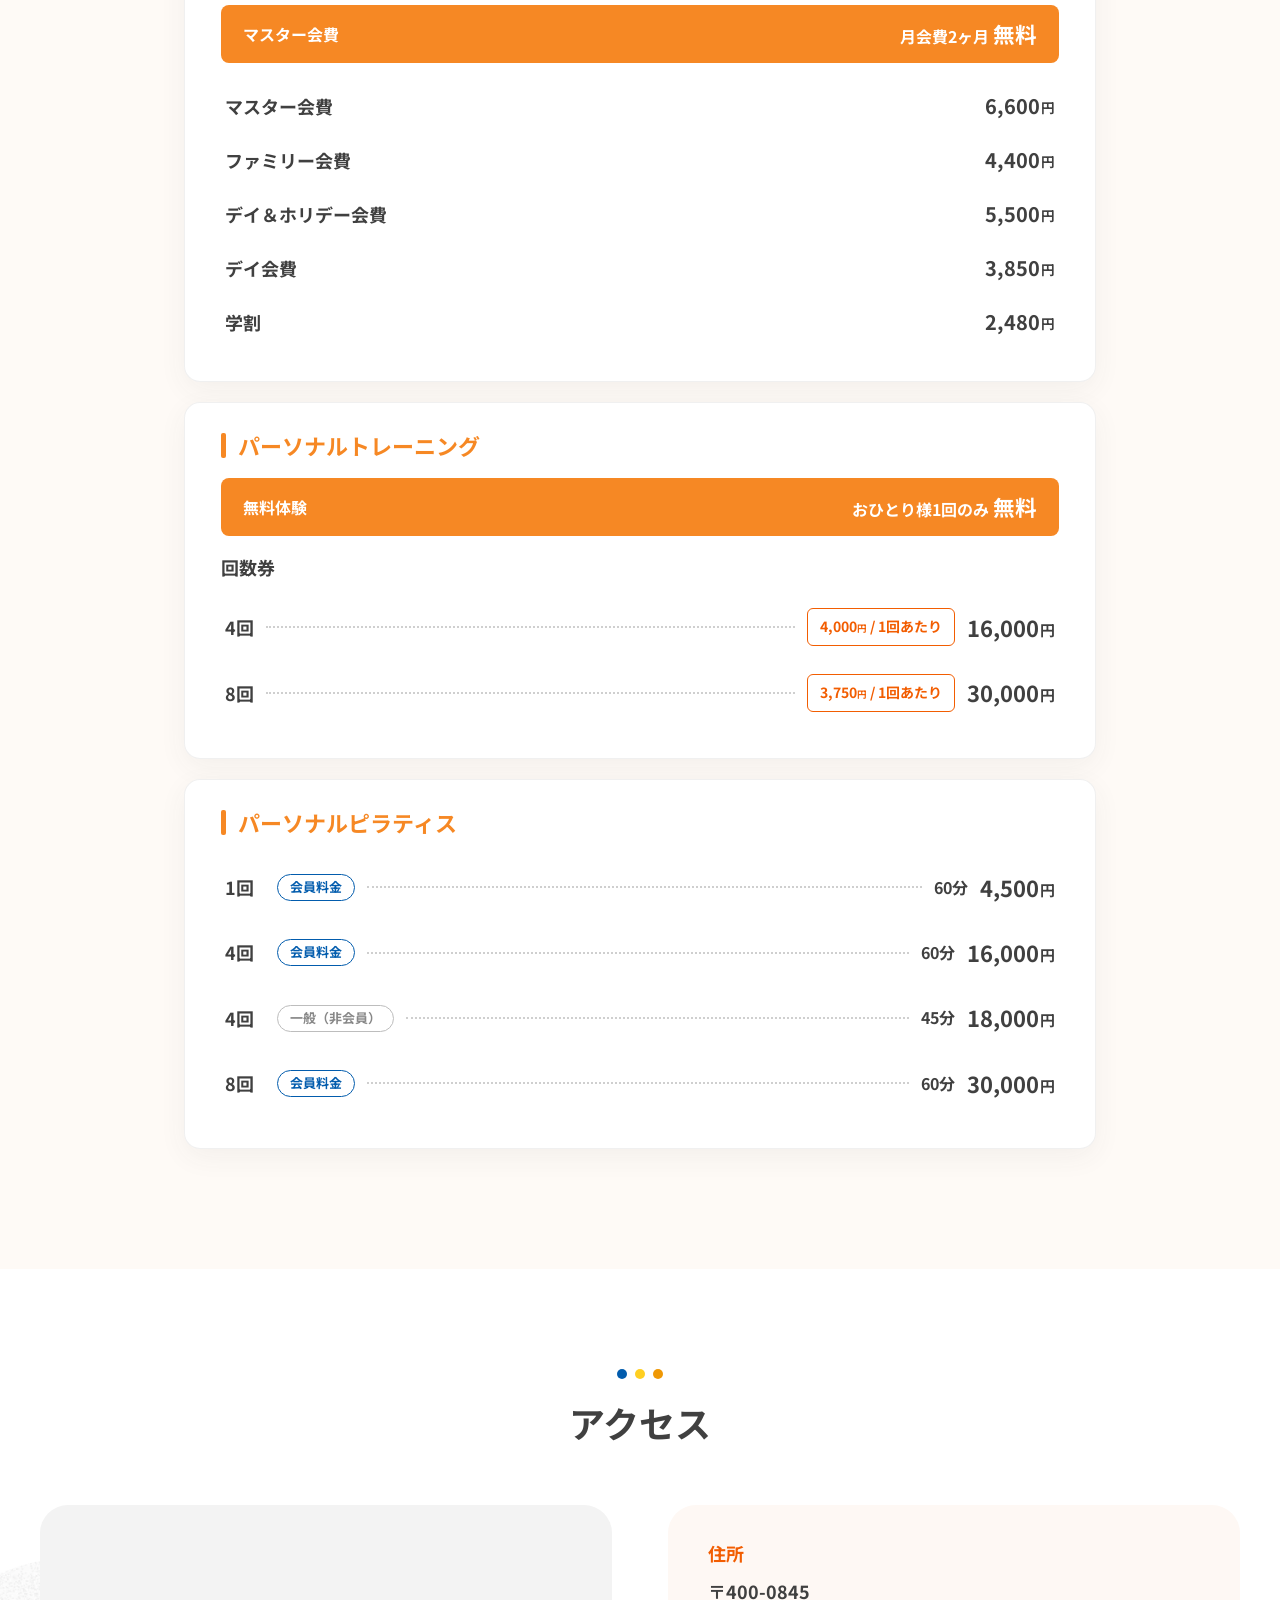
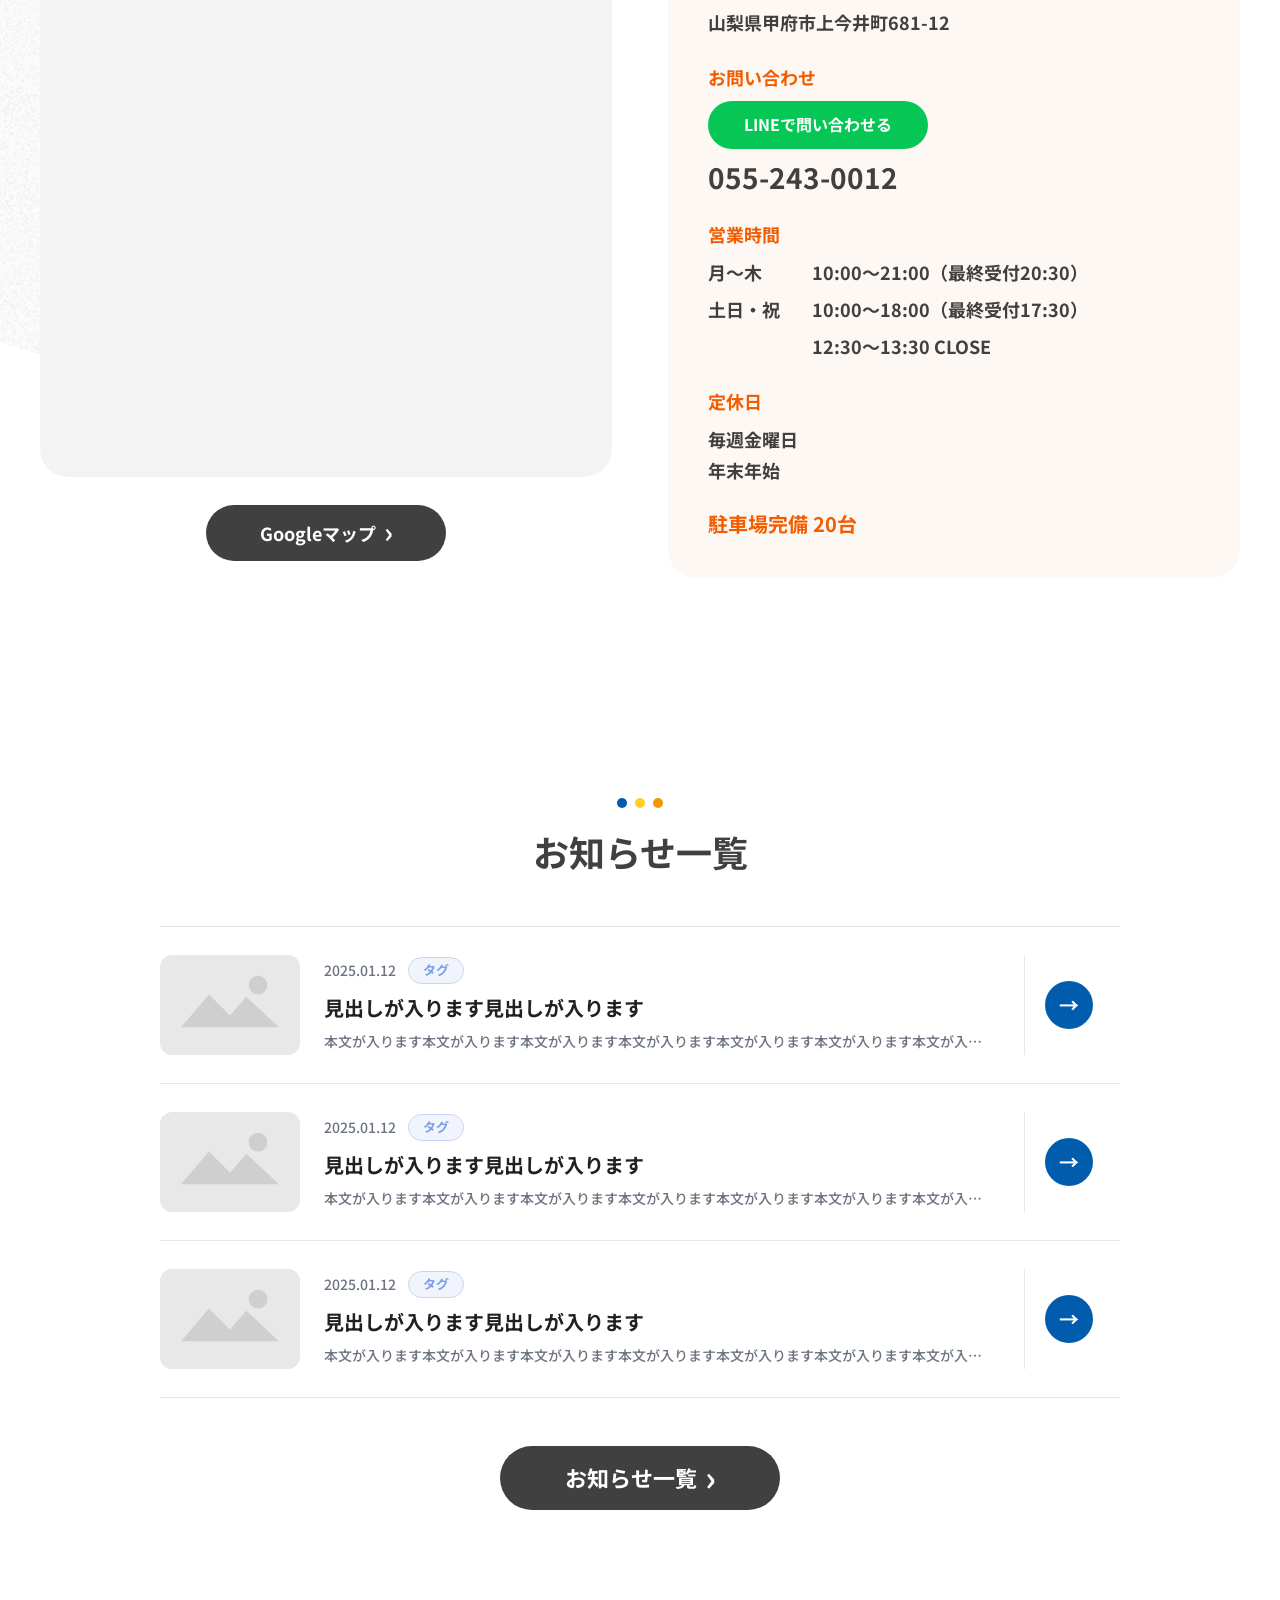
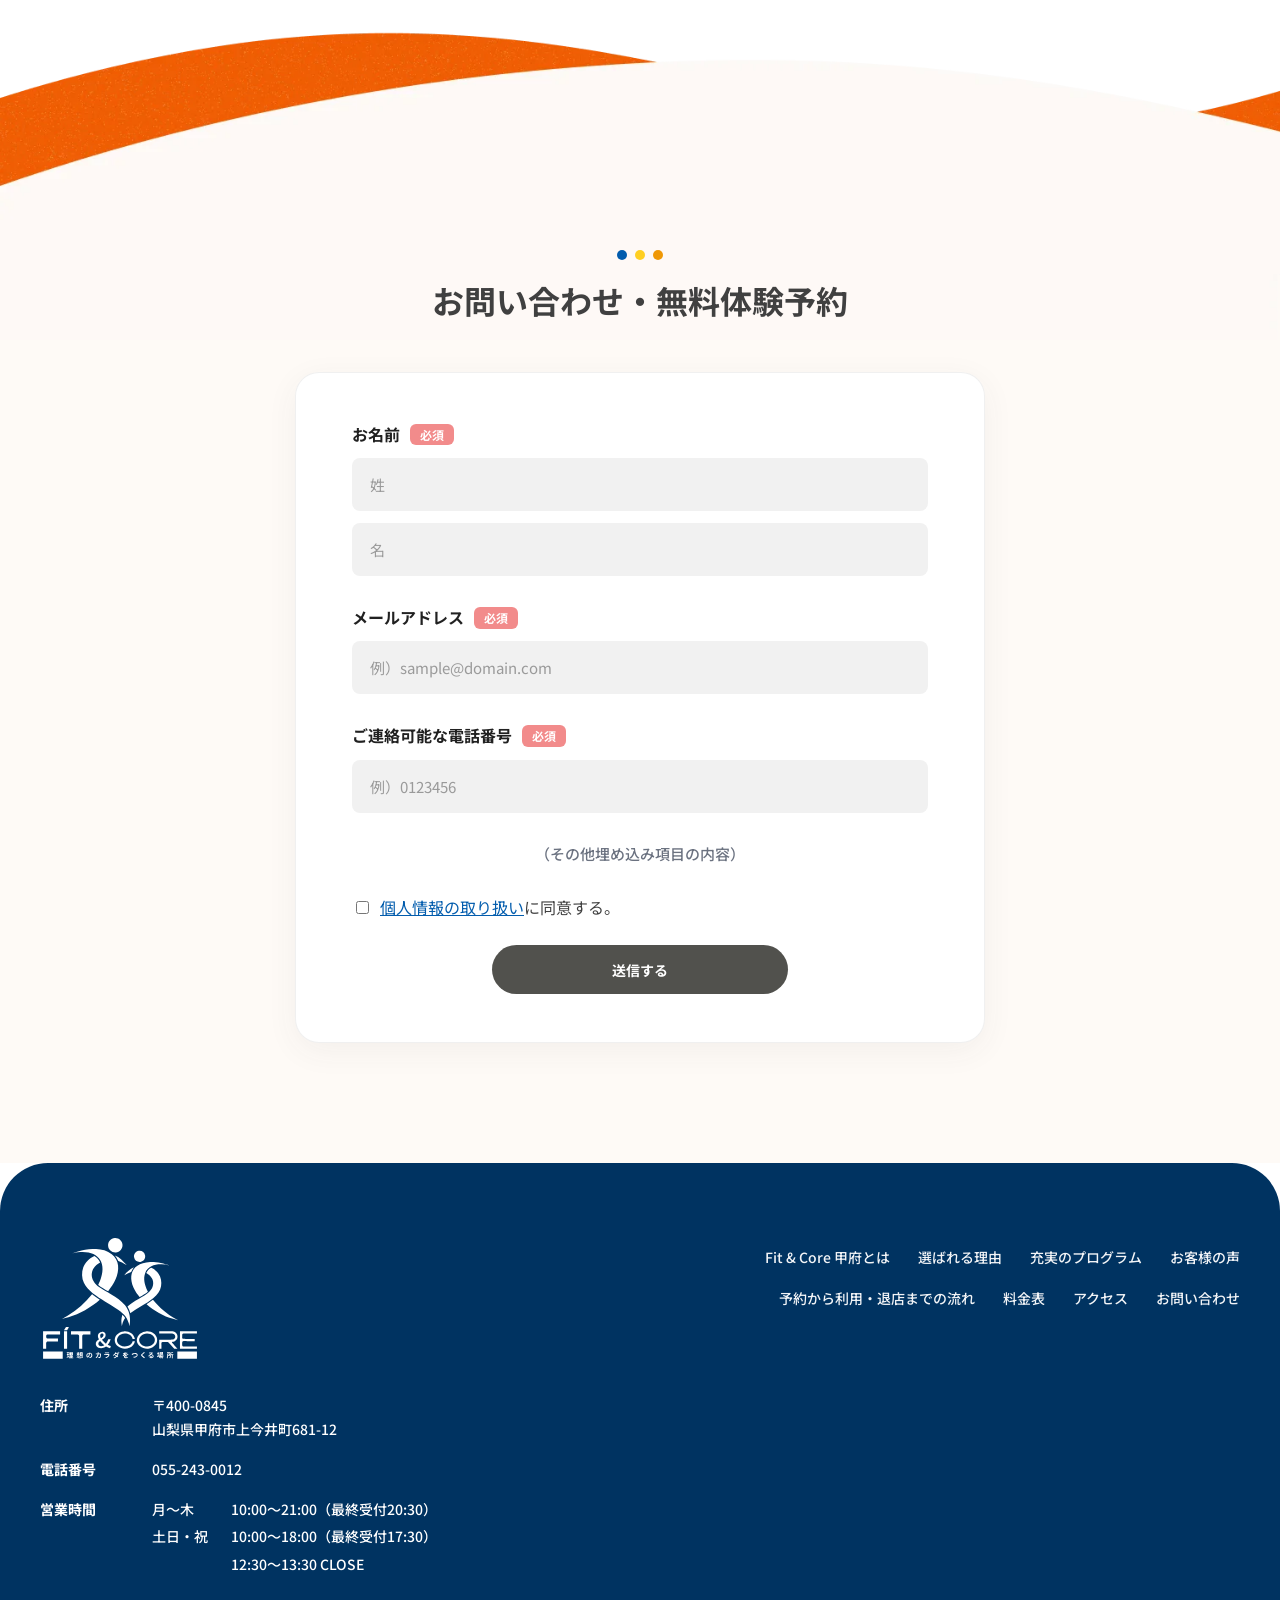
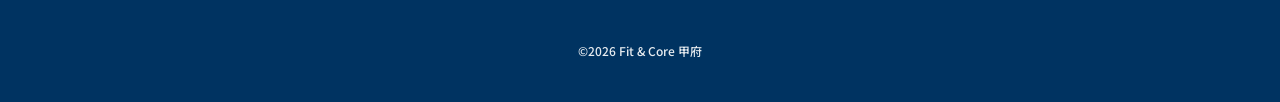
==== commit 0957e915: "画像素材をWebPに変換してページ読み込みを軽量化 使用中のPNGをWebP化し参照を更新、未使用の旧PNGを削除して画像総量を約88%削減する。  Co-authored-by: Cursor <c" ====
--- a/index.html
+++ b/index.html
@@ -9,14 +9,14 @@
   <link rel="preconnect" href="https://fonts.googleapis.com">
   <link rel="preconnect" href="https://fonts.gstatic.com" crossorigin>
   <link href="https://fonts.googleapis.com/css2?family=Noto+Sans+JP:wght@400;500;700&display=swap" rel="stylesheet">
-  <link rel="stylesheet" href="css/style.css?v=20260716i">
+  <link rel="stylesheet" href="css/style.css?v=20260717a">
 </head>
 <body>
   <div class="site">
   <header class="header">
     <div class="header__inner">
       <a class="header__logo" href="#top">
-        <img src="assets/images/logo-02.png" alt="FIT＆CORE" width="241" height="50">
+        <img src="assets/images/logo-02.webp" alt="FIT＆CORE" width="241" height="50">
         <span class="header__logo-sub">甲府</span>
       </a>
       <a class="btn btn--primary btn--sm header__cta" href="#contact">無料体験を予約する<span class="btn__arrow" aria-hidden="true"></span></a>
@@ -30,10 +30,10 @@
     <!-- Hero -->
     <section class="hero">
       <div class="hero__visual">
-        <img src="assets/images/hero-fv2.png" alt="トレーナーがマシントレーニングをサポートする様子" width="908" height="646">
+        <img src="assets/images/hero-fv2.webp" alt="トレーナーがマシントレーニングをサポートする様子" width="908" height="646">
       </div>
       <div class="hero__decor" aria-hidden="true">
-        <img class="hero__wave" src="assets/images/hero-bg-wave.png" alt="" width="1515" height="573">
+        <img class="hero__wave" src="assets/images/hero-bg-wave.webp" alt="" width="1515" height="573">
       </div>
       <div class="hero__fade" aria-hidden="true"></div>
       <div class="hero__bottom-fade" aria-hidden="true"></div>
@@ -66,20 +66,20 @@
     <!-- Campaign Banner -->
     <section class="campaign-banner" aria-label="キャンペーン">
       <div class="container">
-        <img src="assets/images/campaign-banner.png" alt="今が始めるチャンス！入会金・月会費2ヶ月・事務手数料 すべて無料" class="campaign-banner__img">
+        <img src="assets/images/campaign-banner.webp" alt="今が始めるチャンス！入会金・月会費2ヶ月・事務手数料 すべて無料" class="campaign-banner__img">
       </div>
     </section>
 
     <!-- About -->
     <section class="section about" id="about">
       <div class="about__bg" aria-hidden="true">
-        <img src="assets/images/about-bg-wave.png" alt="" width="1512" height="733">
+        <img src="assets/images/about-bg-wave.webp" alt="" width="1512" height="733">
       </div>
       <div class="container">
         <div class="about__top">
           <div class="about__photos">
-            <img src="assets/images/hero-fv2.png" alt="トレーナーがマシントレーニングをサポートする様子" class="about__photo about__photo--1" width="257" height="235">
-            <img src="assets/images/facility--4.png" alt="ダンベルラック" class="about__photo about__photo--2" width="210" height="263">
+            <img src="assets/images/hero-fv2.webp" alt="トレーナーがマシントレーニングをサポートする様子" class="about__photo about__photo--1" width="257" height="235">
+            <img src="assets/images/facility--4.webp" alt="ダンベルラック" class="about__photo about__photo--2" width="210" height="263">
           </div>
           <div class="about__text">
             <div class="section-heading">
@@ -93,21 +93,21 @@
         <div class="feature-cards">
           <article class="feature-card">
             <div class="feature-card__icon">
-              <img src="assets/images/icon-1.png" alt="" width="72" height="72">
+              <img src="assets/images/icon-1.webp" alt="" width="72" height="72">
             </div>
             <h3 class="feature-card__title">スタッフが常駐</h3>
             <p class="feature-card__text">営業中は必ずスタッフが在籍。いつでも気軽に声がけできます。</p>
           </article>
           <article class="feature-card">
             <div class="feature-card__icon">
-              <img src="assets/images/icon-2.png" alt="" width="72" height="72">
+              <img src="assets/images/icon-2.webp" alt="" width="72" height="72">
             </div>
             <h3 class="feature-card__title">初心者でも迷わない</h3>
             <p class="feature-card__text">マシンの使い方から丁寧に指導。一人でも安心して通えます。</p>
           </article>
           <article class="feature-card">
             <div class="feature-card__icon">
-              <img src="assets/images/icon-3.png" alt="" width="72" height="72">
+              <img src="assets/images/icon-3.webp" alt="" width="72" height="72">
             </div>
             <h3 class="feature-card__title">安心の価格で続けやすい</h3>
             <p class="feature-card__text">高額なパーソナルジムでなくても、ちゃんと変われます。</p>
@@ -119,7 +119,7 @@
     <!-- Programs -->
     <section class="section programs" id="program">
       <div class="programs__bg" aria-hidden="true">
-        <img src="assets/images/feature-bg-wave.png" alt="" width="1512" height="689">
+        <img src="assets/images/feature-bg-wave.webp" alt="" width="1512" height="689">
       </div>
       <div class="container">
         <div class="programs__intro">
@@ -148,8 +148,8 @@
     <!-- Facility -->
     <section class="section facility" id="facility" aria-label="設備">
       <div class="facility__bg" aria-hidden="true">
-        <img class="facility__bg-wave" src="assets/images/feature-bg-wave2.png" alt="" width="1512" height="466">
-        <img class="facility__bg-fill" src="assets/images/feature-bg.png" alt="" width="1512" height="1261">
+        <img class="facility__bg-wave" src="assets/images/feature-bg-wave2.webp" alt="" width="1512" height="466">
+        <img class="facility__bg-fill" src="assets/images/feature-bg.webp" alt="" width="1512" height="1261">
       </div>
       <div class="container">
         <div class="section-heading section-heading--inline">
@@ -157,56 +157,56 @@
         </div>
         <div class="facility__grid">
           <article class="facility-card facility-card--large">
-            <img src="assets/images/facility--1.png" alt="トレーニングフロア全景" width="560" height="360">
+            <img src="assets/images/facility--1.webp" alt="トレーニングフロア全景" width="560" height="360">
             <div class="facility-card__body">
               <h3 class="facility-card__name">マシン名</h3>
               <p class="facility-card__desc">鍛えられる部位：心肺機能の向上、下半身のトレーニング</p>
             </div>
           </article>
           <article class="facility-card facility-card--large">
-            <img src="assets/images/facility--2.png" alt="ヒップマシンとトレーニング器具" width="560" height="360">
+            <img src="assets/images/facility--2.webp" alt="ヒップマシンとトレーニング器具" width="560" height="360">
             <div class="facility-card__body">
               <h3 class="facility-card__name">マシン名</h3>
               <p class="facility-card__desc">鍛えられる部位：心肺機能の向上、下半身のトレーニング</p>
             </div>
           </article>
           <article class="facility-card">
-            <img src="assets/images/facility--3.png" alt="筋力トレーニングマシン" width="360" height="240">
+            <img src="assets/images/facility--3.webp" alt="筋力トレーニングマシン" width="360" height="240">
             <div class="facility-card__body">
               <h3 class="facility-card__name">マシン名</h3>
               <p class="facility-card__desc">鍛えられる部位：心肺機能の向上、下半身のトレーニング</p>
             </div>
           </article>
           <article class="facility-card">
-            <img src="assets/images/facility--4.png" alt="ダンベルラック" width="360" height="240">
+            <img src="assets/images/facility--4.webp" alt="ダンベルラック" width="360" height="240">
             <div class="facility-card__body">
               <h3 class="facility-card__name">マシン名</h3>
               <p class="facility-card__desc">鍛えられる部位：心肺機能の向上、下半身のトレーニング</p>
             </div>
           </article>
           <article class="facility-card">
-            <img src="assets/images/facility--5.png" alt="ウエイトスタックマシン" width="360" height="240">
+            <img src="assets/images/facility--5.webp" alt="ウエイトスタックマシン" width="360" height="240">
             <div class="facility-card__body">
               <h3 class="facility-card__name">マシン名</h3>
               <p class="facility-card__desc">鍛えられる部位：心肺機能の向上、下半身のトレーニング</p>
             </div>
           </article>
           <article class="facility-card">
-            <img src="assets/images/facility--6.png" alt="トレッドミル" width="360" height="240">
+            <img src="assets/images/facility--6.webp" alt="トレッドミル" width="360" height="240">
             <div class="facility-card__body">
               <h3 class="facility-card__name">マシン名</h3>
               <p class="facility-card__desc">鍛えられる部位：心肺機能の向上、下半身のトレーニング</p>
             </div>
           </article>
           <article class="facility-card">
-            <img src="assets/images/facility--7.png" alt="エアロバイク" width="360" height="240">
+            <img src="assets/images/facility--7.webp" alt="エアロバイク" width="360" height="240">
             <div class="facility-card__body">
               <h3 class="facility-card__name">マシン名</h3>
               <p class="facility-card__desc">鍛えられる部位：心肺機能の向上、下半身のトレーニング</p>
             </div>
           </article>
           <article class="facility-card">
-            <img src="assets/images/facility--8.png" alt="トレーニングマシンとマット類" width="360" height="240">
+            <img src="assets/images/facility--8.webp" alt="トレーニングマシンとマット類" width="360" height="240">
             <div class="facility-card__body">
               <h3 class="facility-card__name">マシン名</h3>
               <p class="facility-card__desc">鍛えられる部位：心肺機能の向上、下半身のトレーニング</p>
@@ -219,8 +219,8 @@
     <!-- Reviews -->
     <section class="section reviews" id="reviews">
       <div class="reviews__accents" aria-hidden="true">
-        <img class="reviews__accent reviews__accent--left" src="assets/images/round-accent.png" alt="" width="467" height="467">
-        <img class="reviews__accent reviews__accent--right" src="assets/images/round-accent.png" alt="" width="467" height="467">
+        <img class="reviews__accent reviews__accent--left" src="assets/images/round-accent.webp" alt="" width="467" height="467">
+        <img class="reviews__accent reviews__accent--right" src="assets/images/round-accent.webp" alt="" width="467" height="467">
       </div>
       <div class="container">
         <div class="section-heading section-heading--center">
@@ -267,7 +267,7 @@
     <section class="section flow" id="flow">
       <div class="flow__panel">
         <div class="flow__bg" aria-hidden="true">
-          <img src="assets/images/howtouse-bg-wave.png" alt="" width="1512" height="998">
+          <img src="assets/images/howtouse-bg-wave.webp" alt="" width="1512" height="998">
         </div>
         <div class="container">
           <div class="section-heading section-heading--center section-heading--white">
@@ -303,12 +303,12 @@
     <!-- Pricing -->
     <section class="section pricing" id="price">
       <div class="pricing__bg" aria-hidden="true">
-        <img class="pricing__bg-wave" src="assets/images/price-bg-wave.png" alt="" width="1512" height="1534">
+        <img class="pricing__bg-wave" src="assets/images/price-bg-wave.webp" alt="" width="1512" height="1534">
         <div class="pricing__bg-fill"></div>
       </div>
       <div class="container">
         <a class="pricing-campaign" href="#contact">
-          <img class="pricing-campaign__img" src="assets/images/campaign-banner-button.png" alt="今が始めるチャンス！スタート応援キャンペーン。入会金・月会費2ヶ月・事務手数料すべて無料。無料体験を予約する" width="900" height="369">
+          <img class="pricing-campaign__img" src="assets/images/campaign-banner-button.webp" alt="今が始めるチャンス！スタート応援キャンペーン。入会金・月会費2ヶ月・事務手数料すべて無料。無料体験を予約する" width="900" height="369">
         </a>
 
         <div class="section-heading section-heading--center">
@@ -317,7 +317,7 @@
         </div>
 
         <a class="pricing-visit" href="#contact">
-          <img class="pricing-visit__img" src="assets/images/free-campaign-banner.png" alt="見学・体験受付中。持ち物：動きやすい服装、室内用シューズ、飲み物等。無料体験を予約する" width="912" height="287">
+          <img class="pricing-visit__img" src="assets/images/free-campaign-banner.webp" alt="見学・体験受付中。持ち物：動きやすい服装、室内用シューズ、飲み物等。無料体験を予約する" width="912" height="287">
         </a>
 
         <div class="price-cards">
@@ -412,7 +412,7 @@
         <div class="access__grid">
           <div class="access__map-col">
             <div class="access__accent" aria-hidden="true">
-              <img src="assets/images/round-accent.png" alt="" width="467" height="467">
+              <img src="assets/images/round-accent.webp" alt="" width="467" height="467">
             </div>
             <div class="access__map">
               <iframe
@@ -530,7 +530,7 @@
     <section class="section contact" id="contact">
       <div class="contact__bg" aria-hidden="true">
         <div class="contact__bg-fill"></div>
-        <img class="contact__bg-wave" src="assets/images/contact-bg-wave.png" alt="" width="1512" height="366">
+        <img class="contact__bg-wave" src="assets/images/contact-bg-wave.webp" alt="" width="1512" height="366">
       </div>
       <div class="container">
         <div class="section-heading section-heading--center">
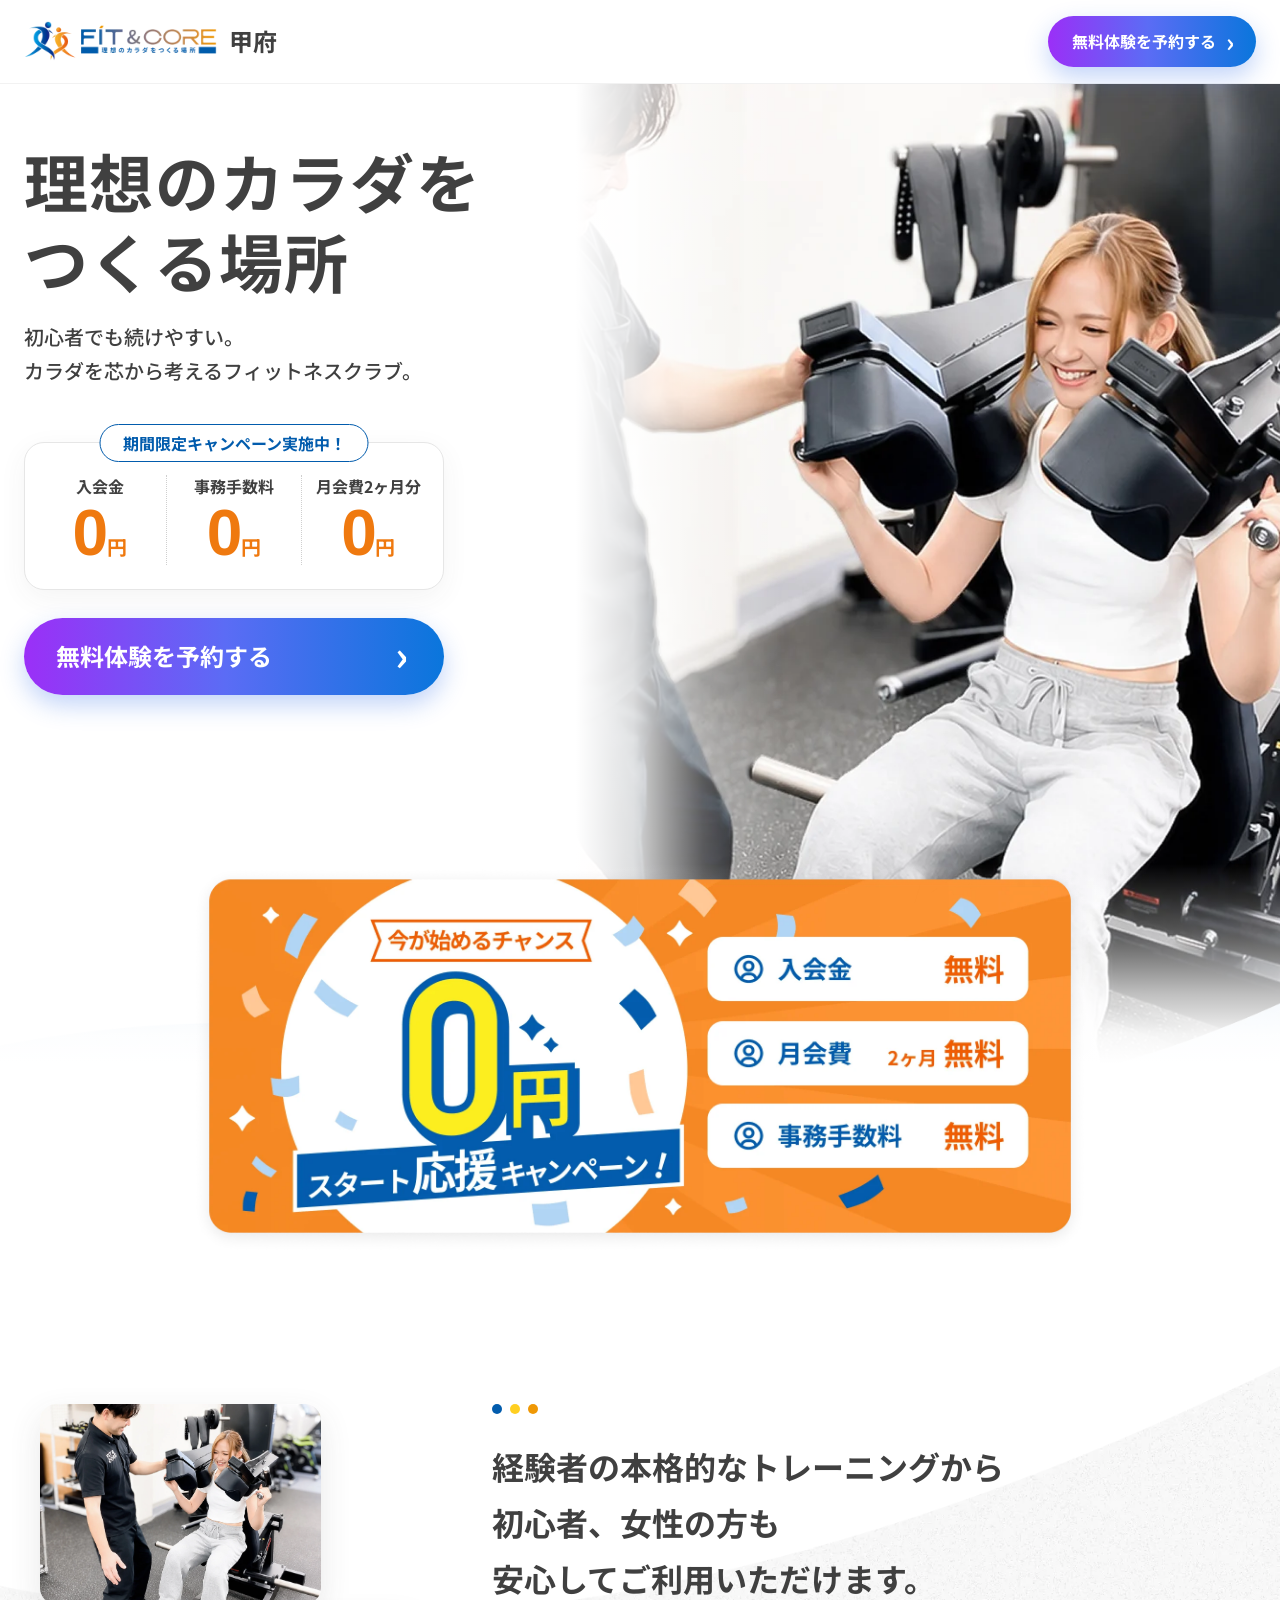
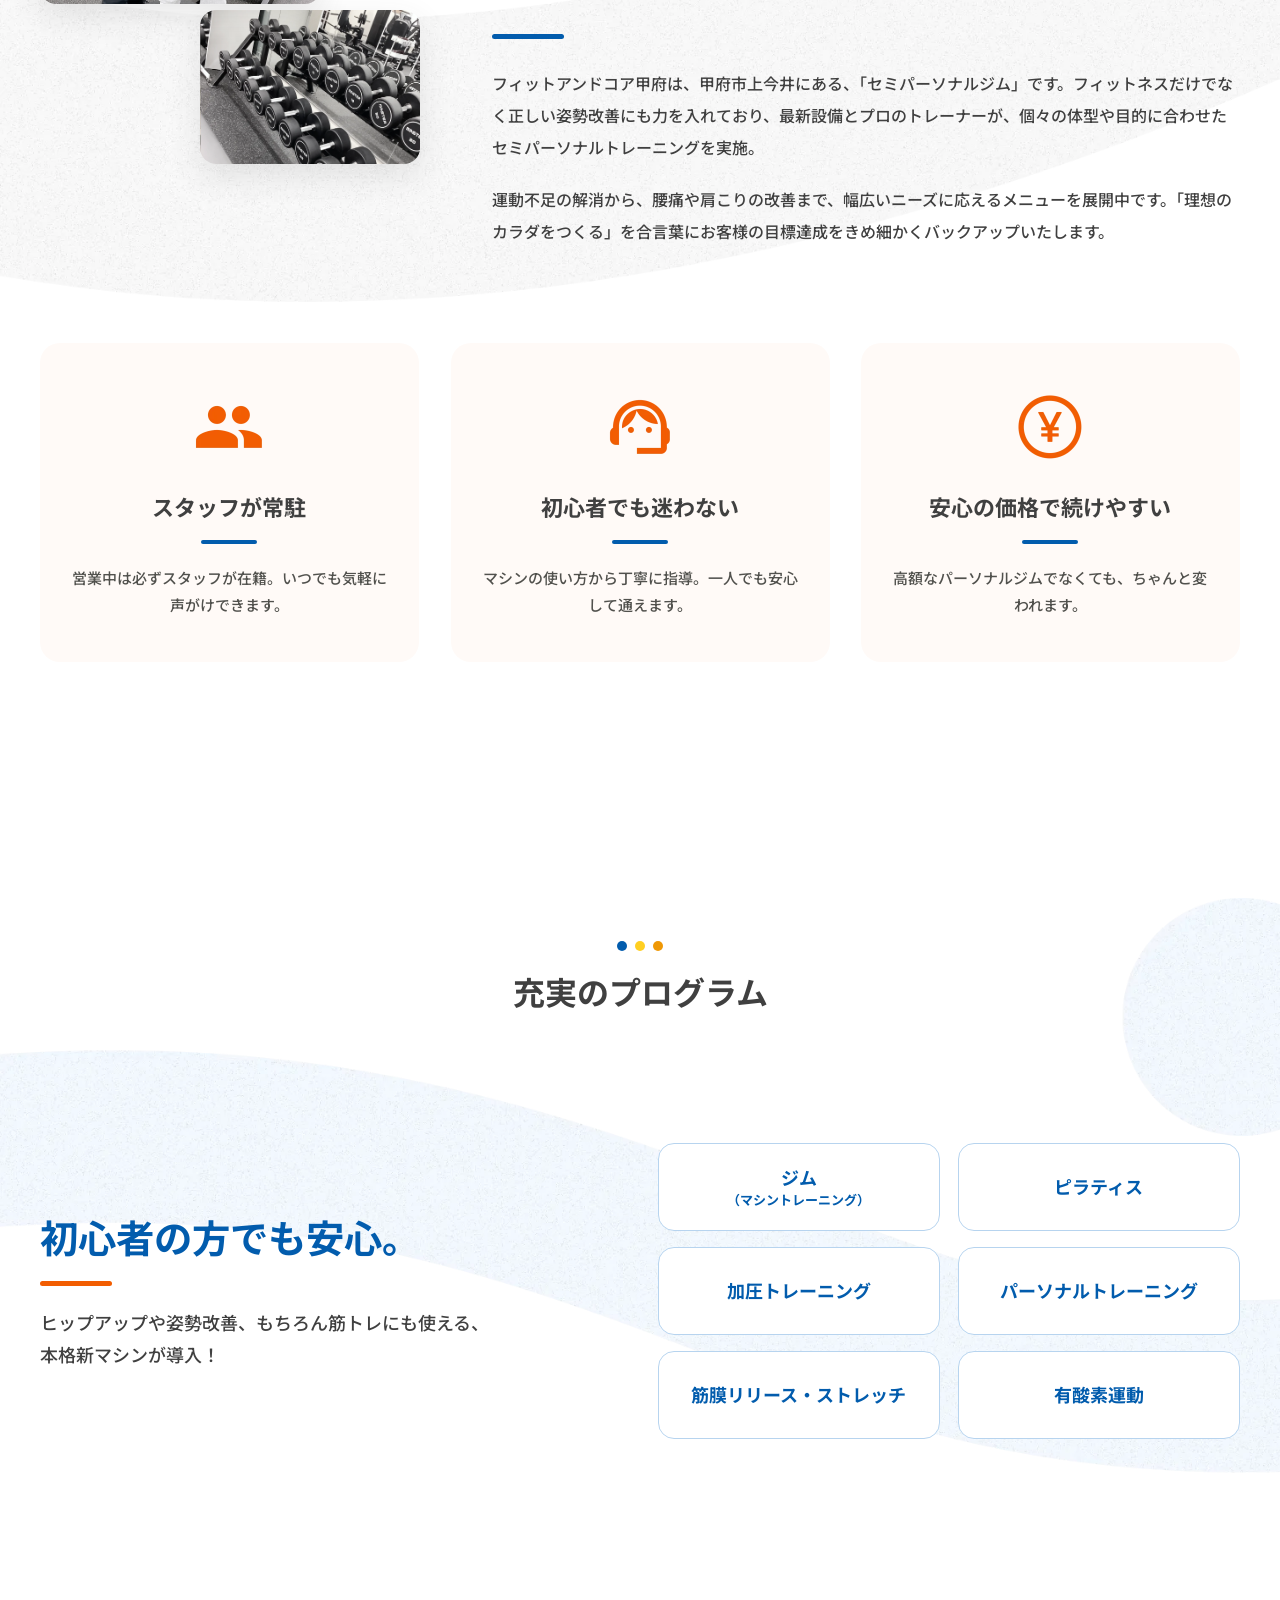
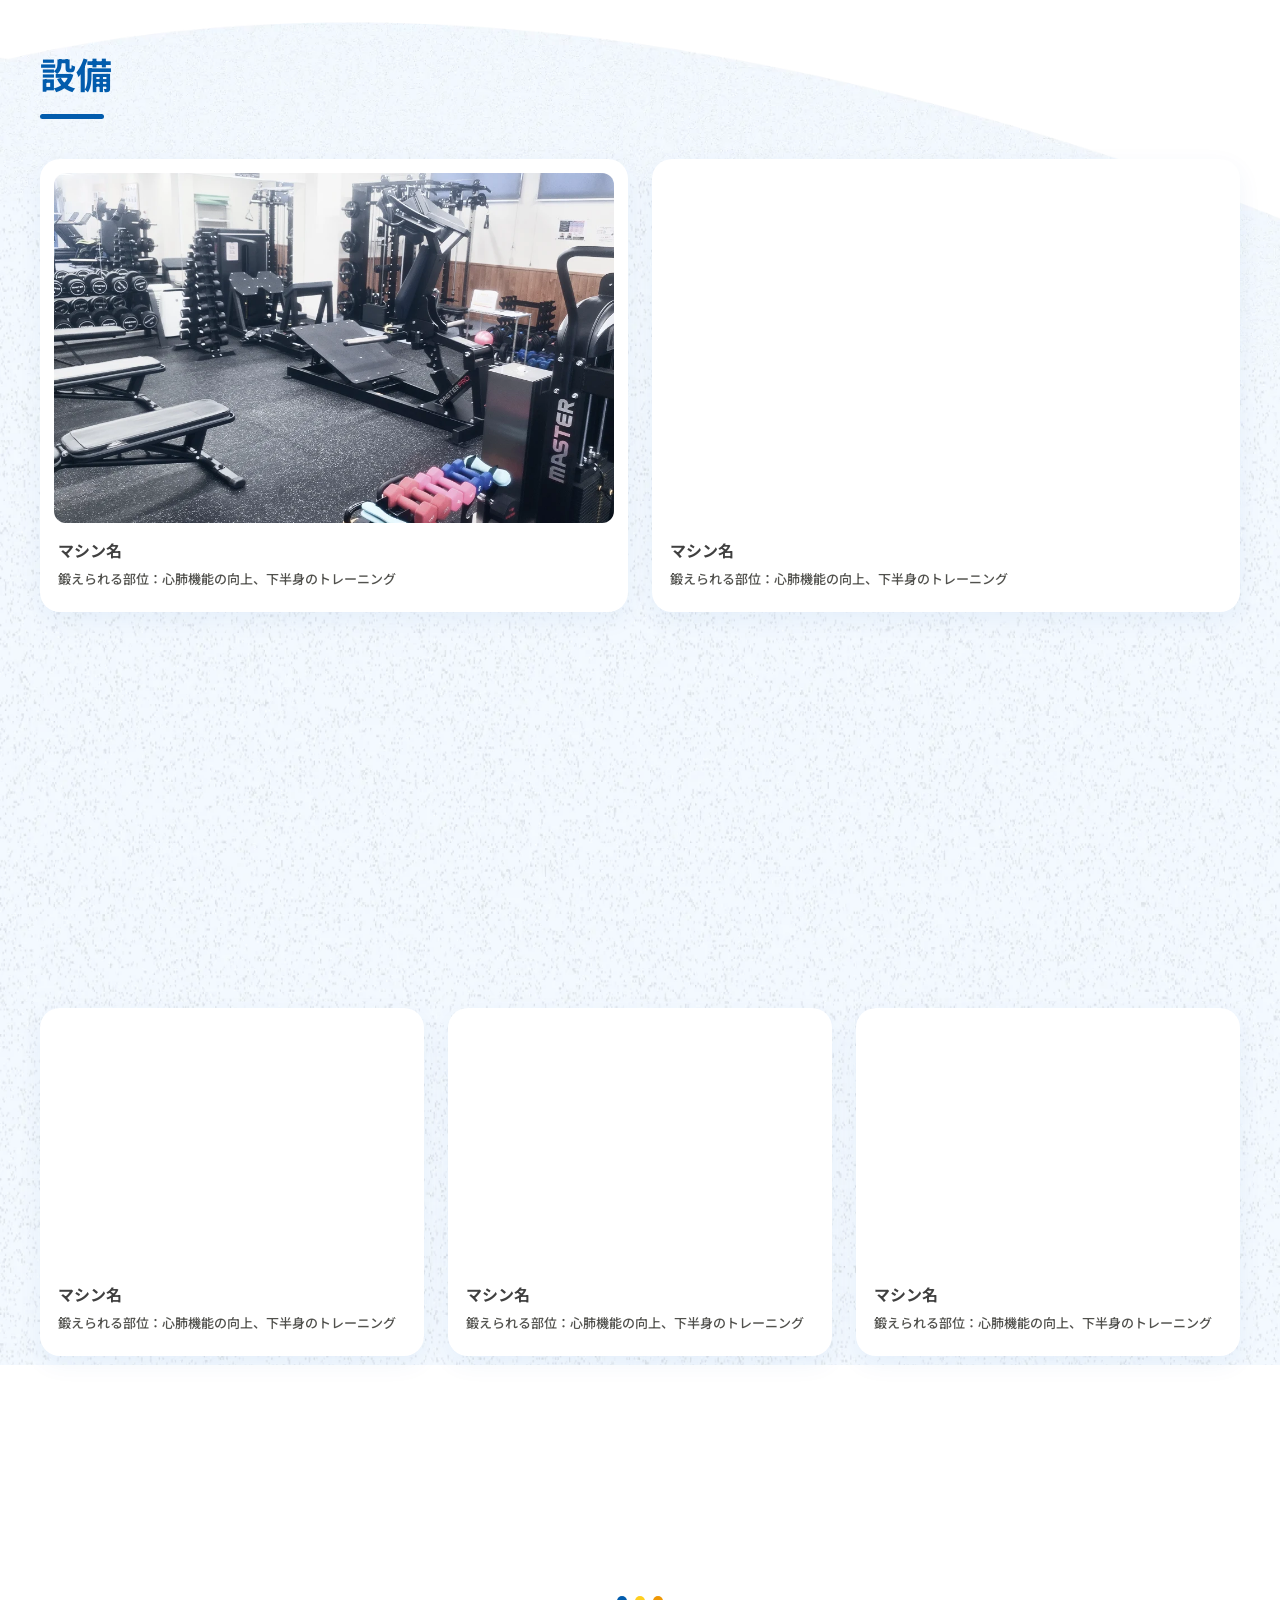
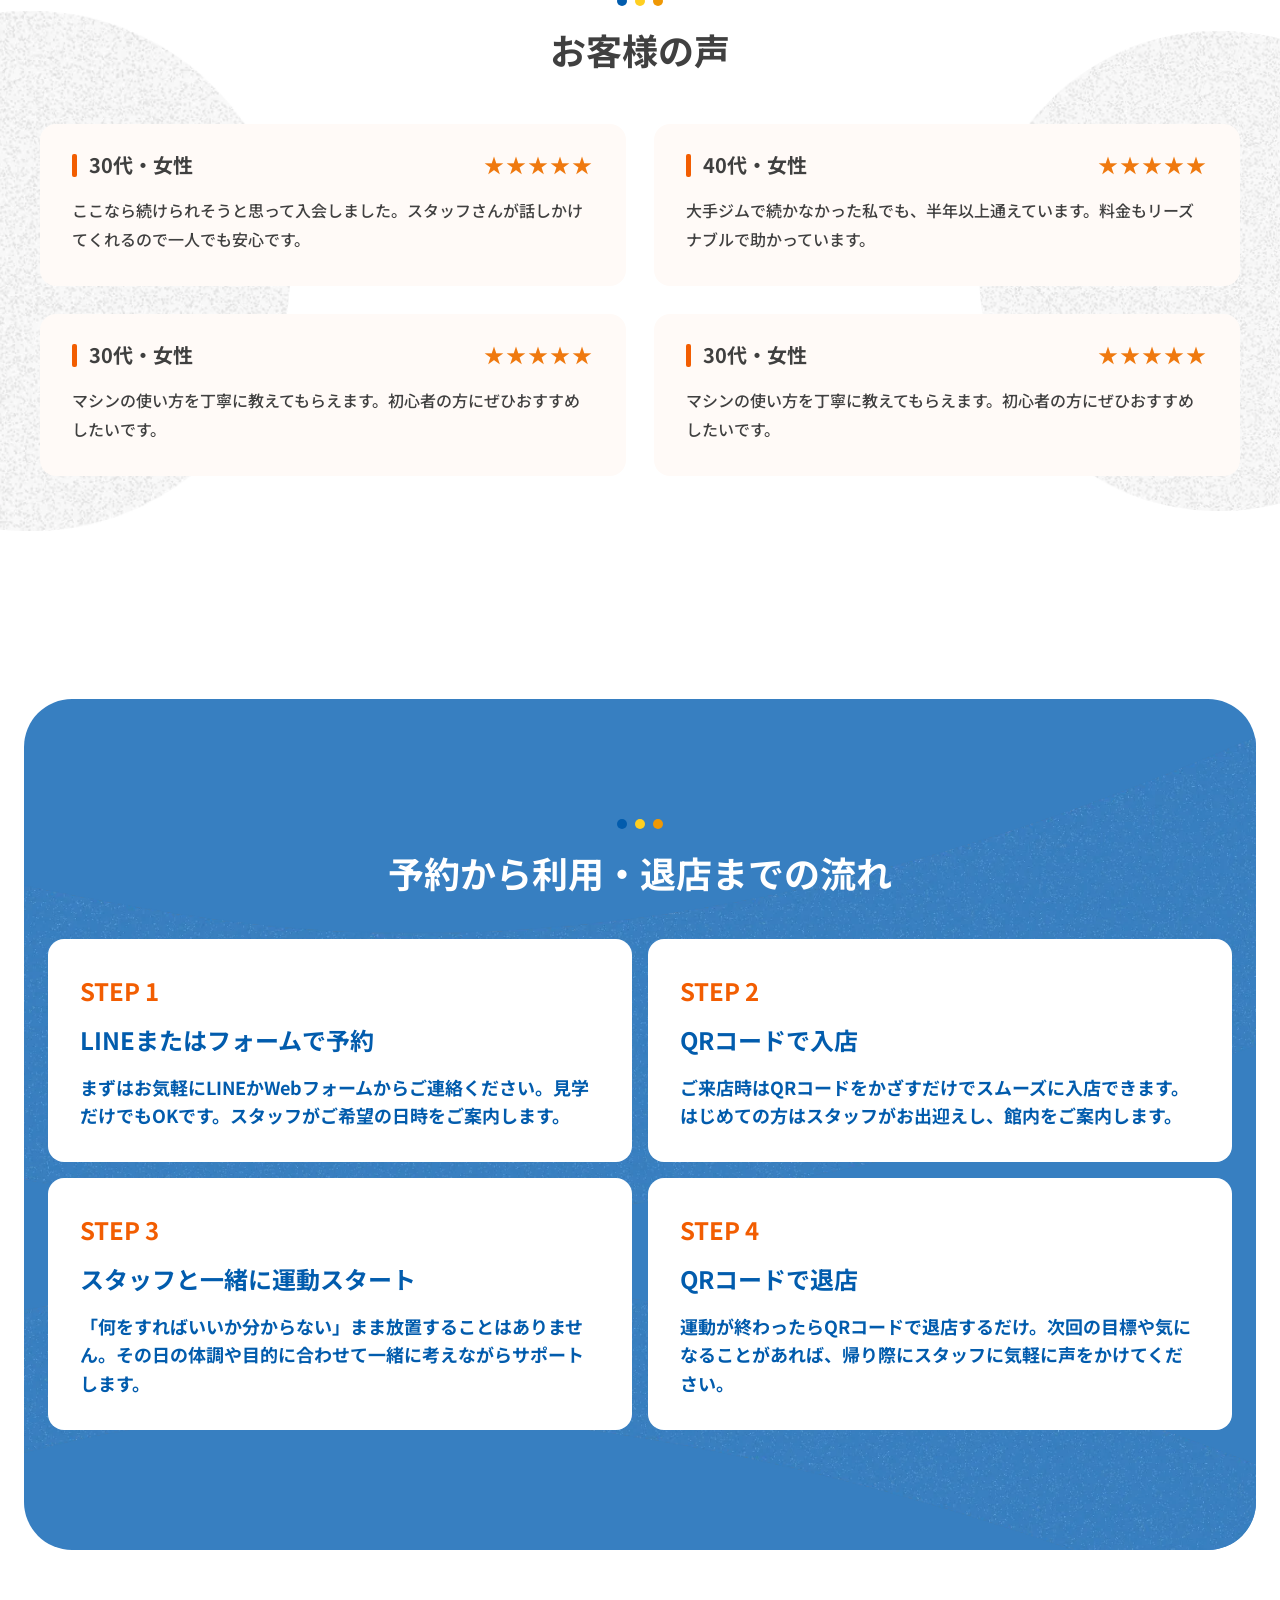
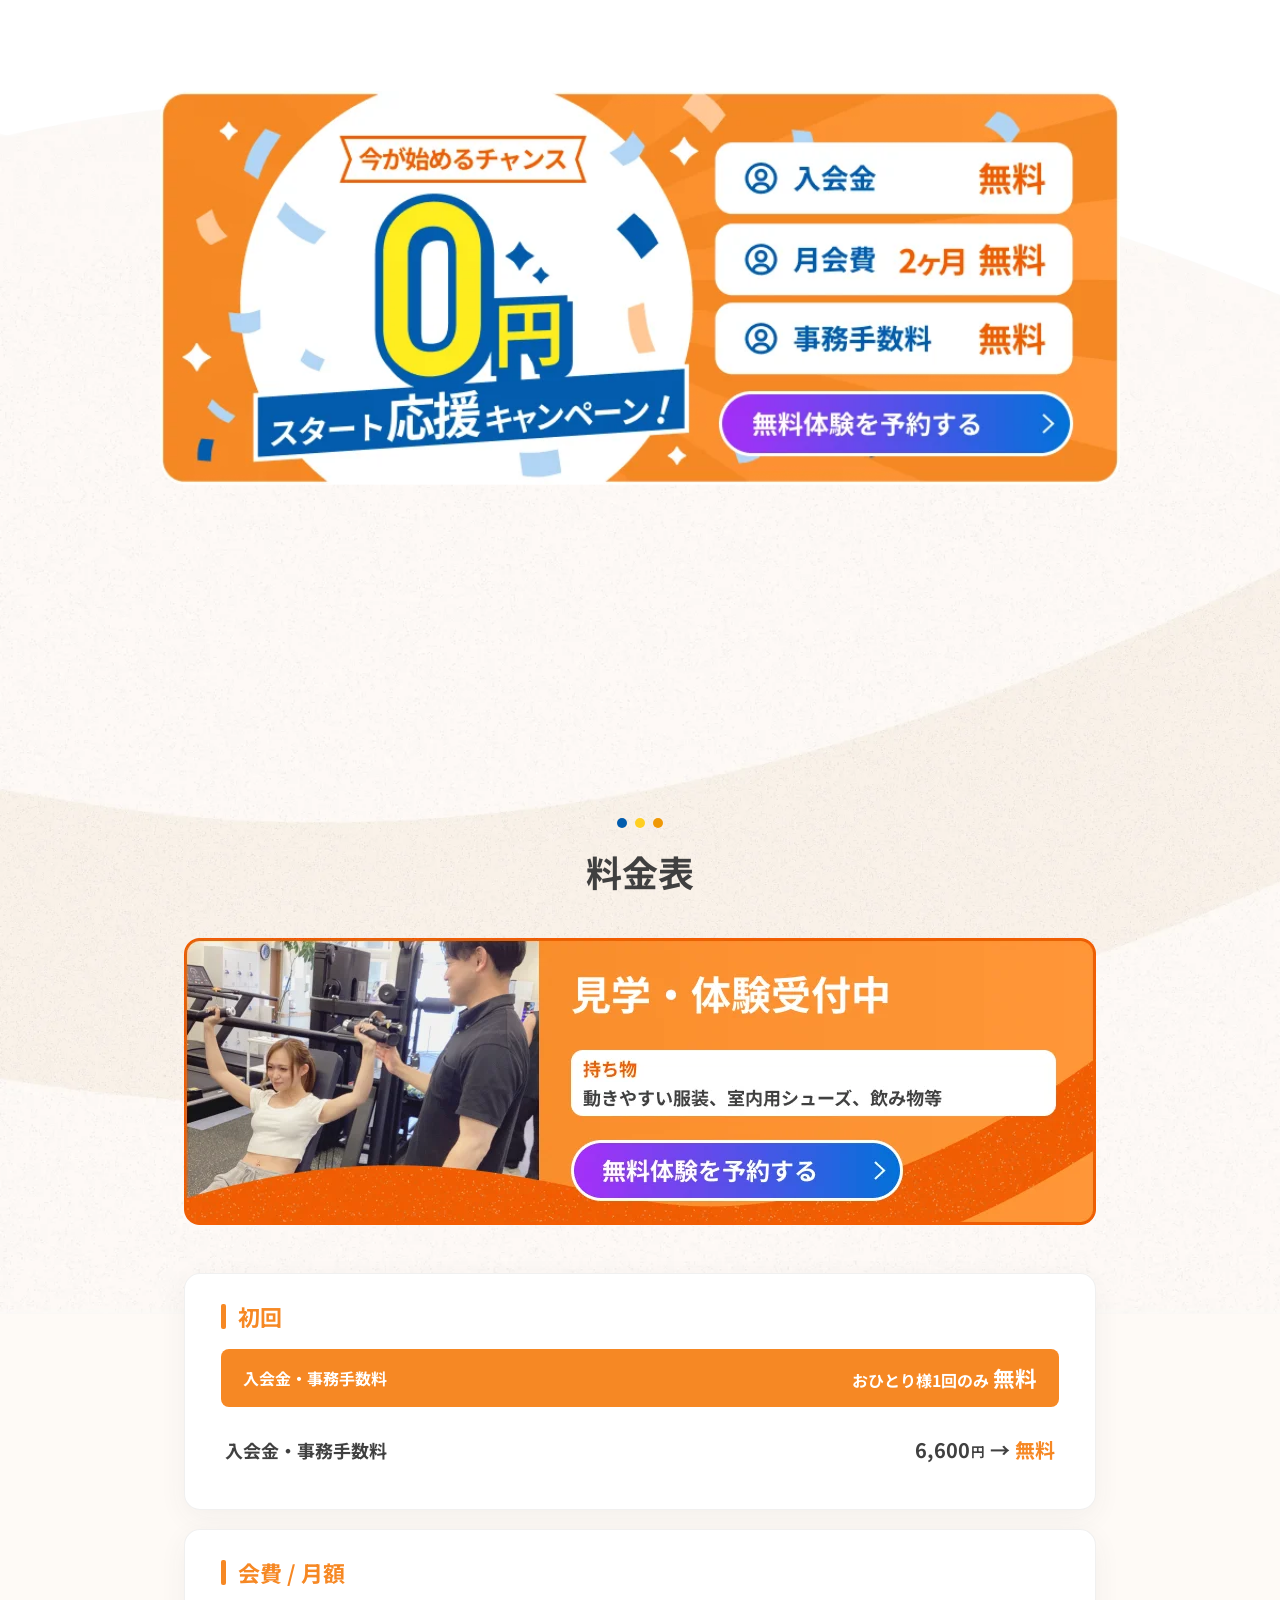
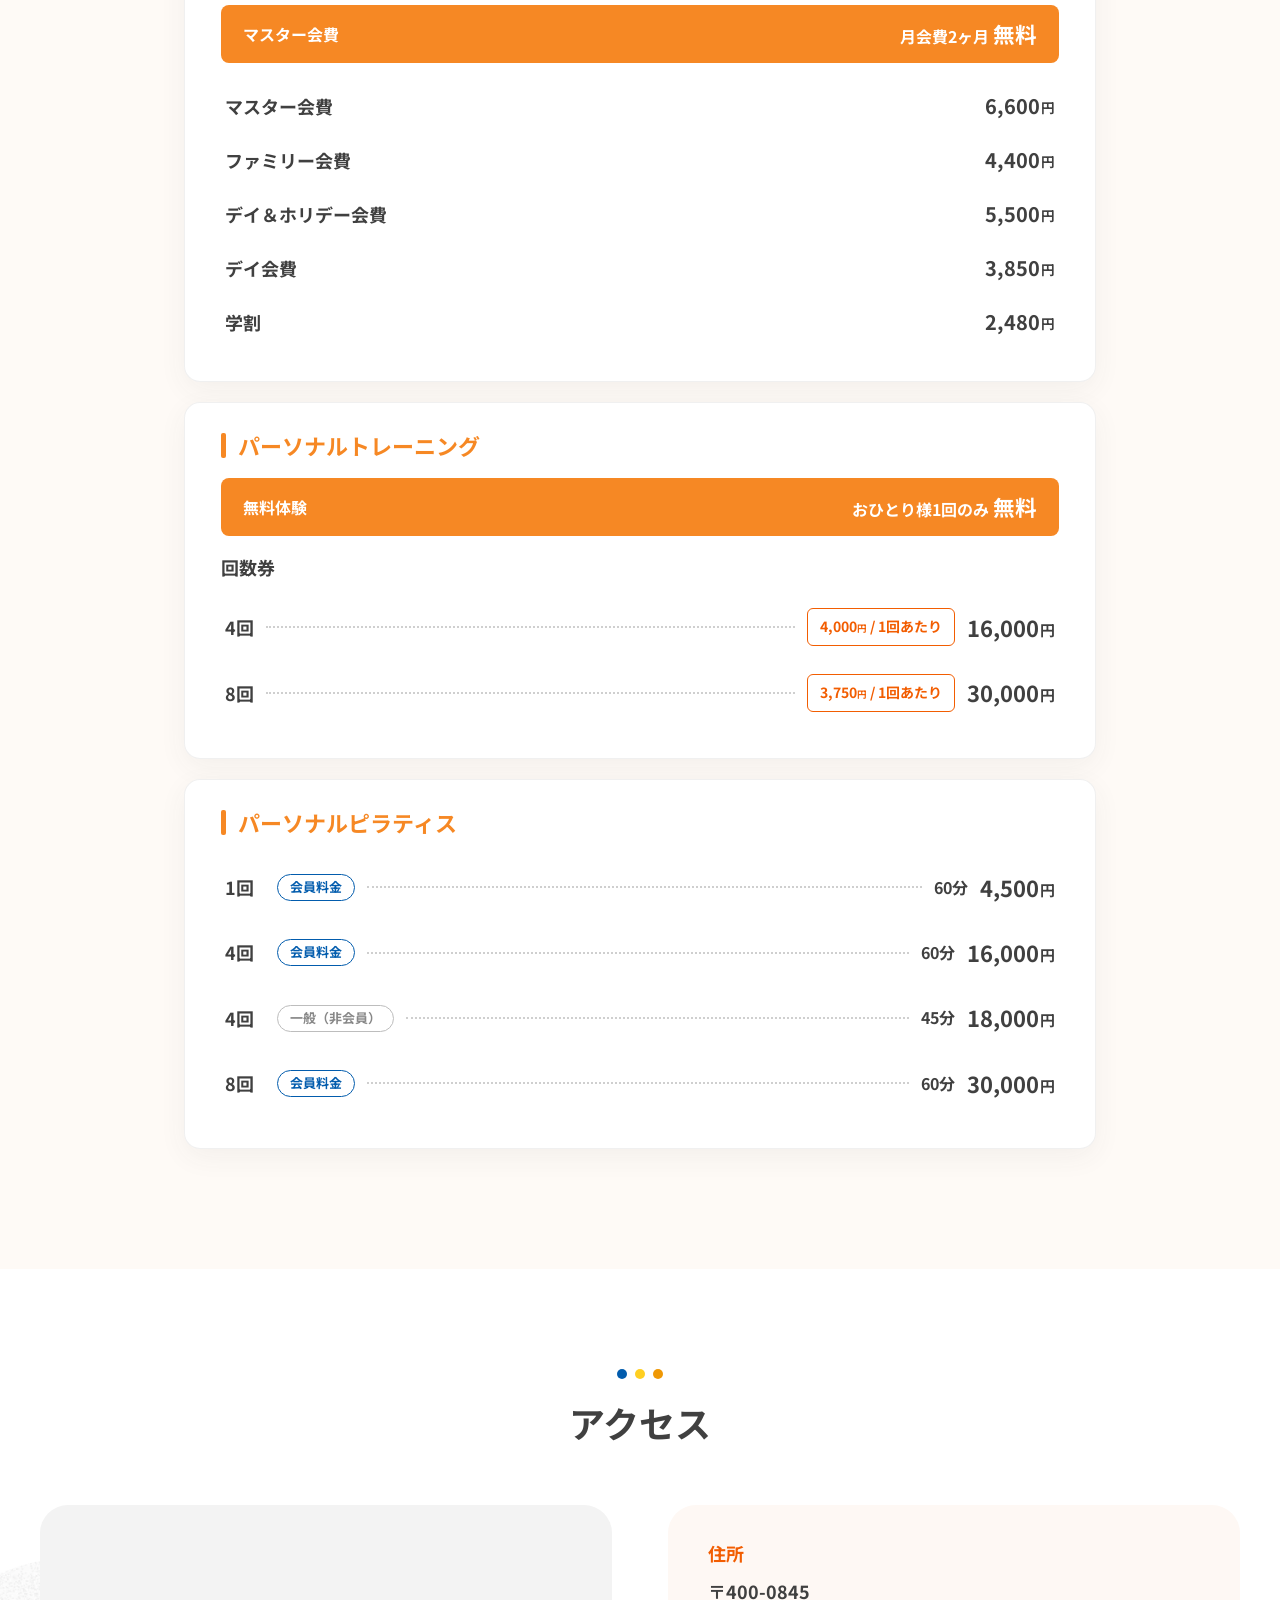
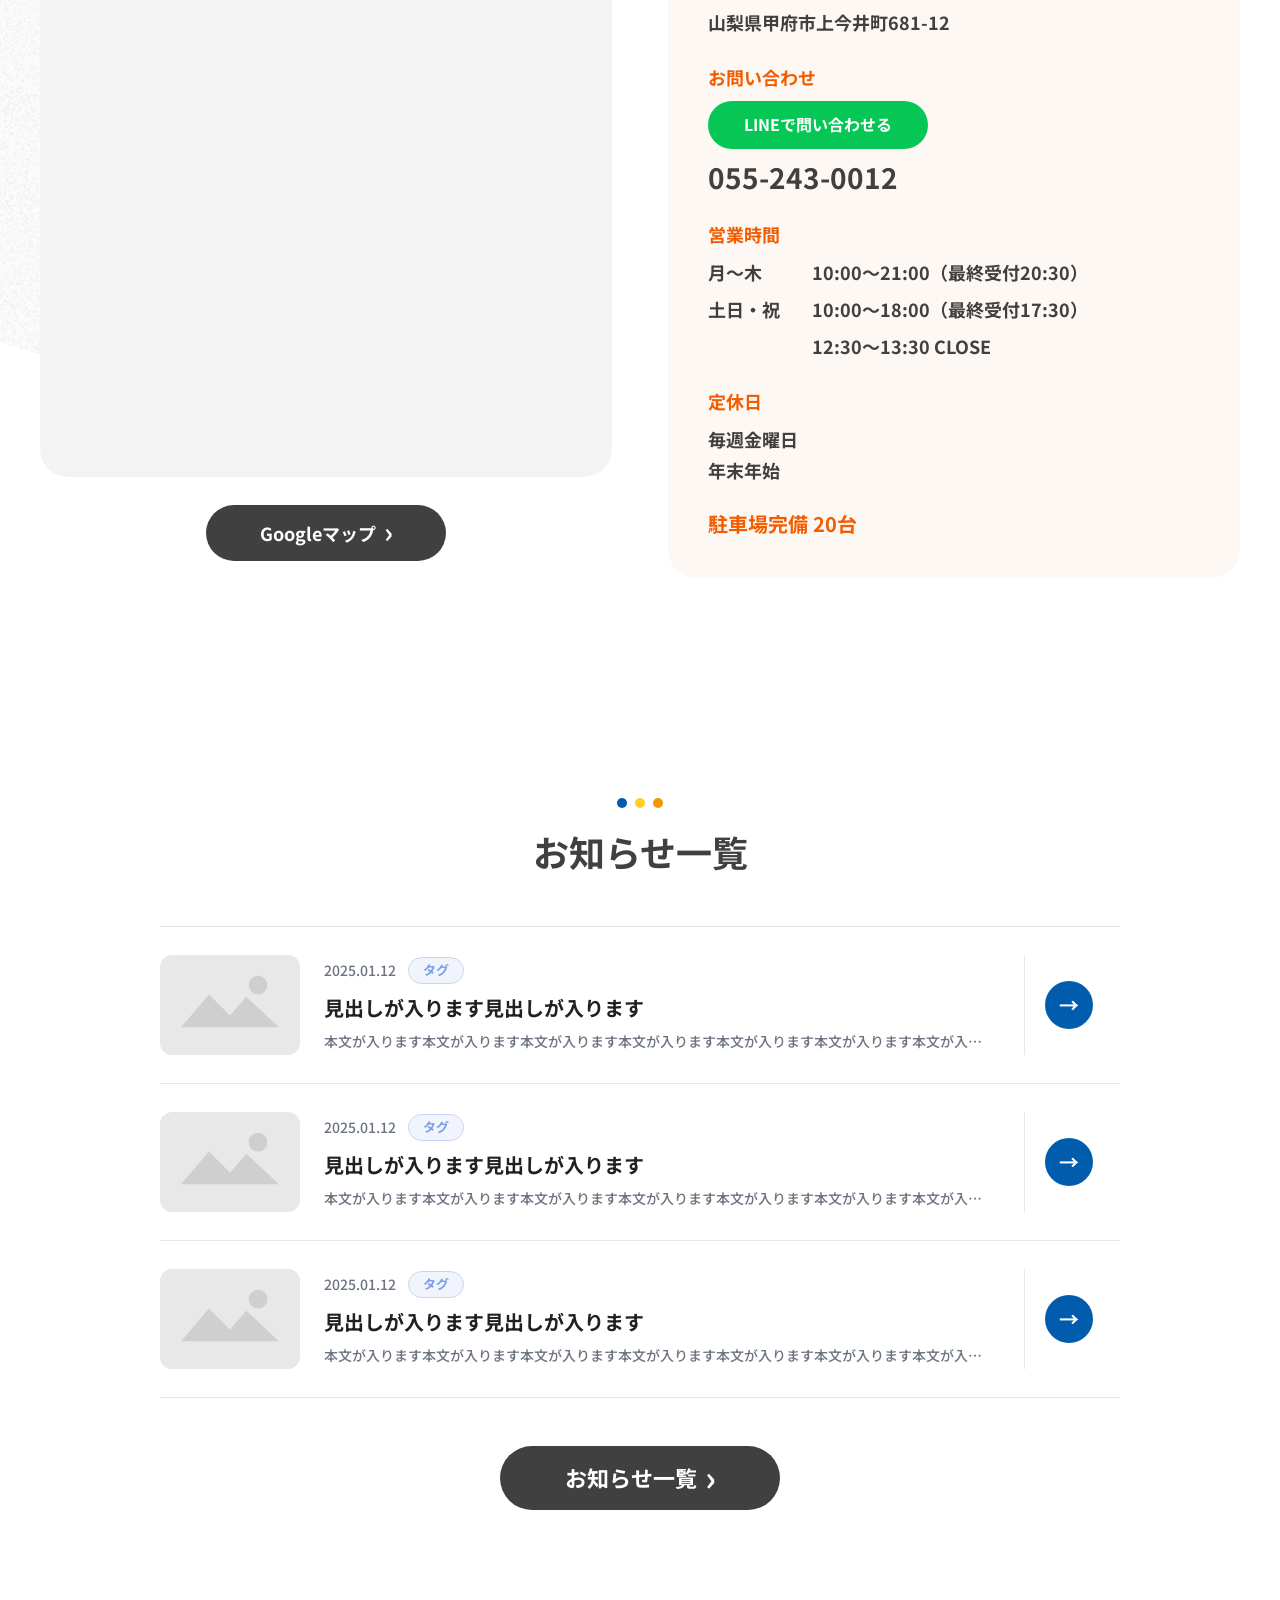
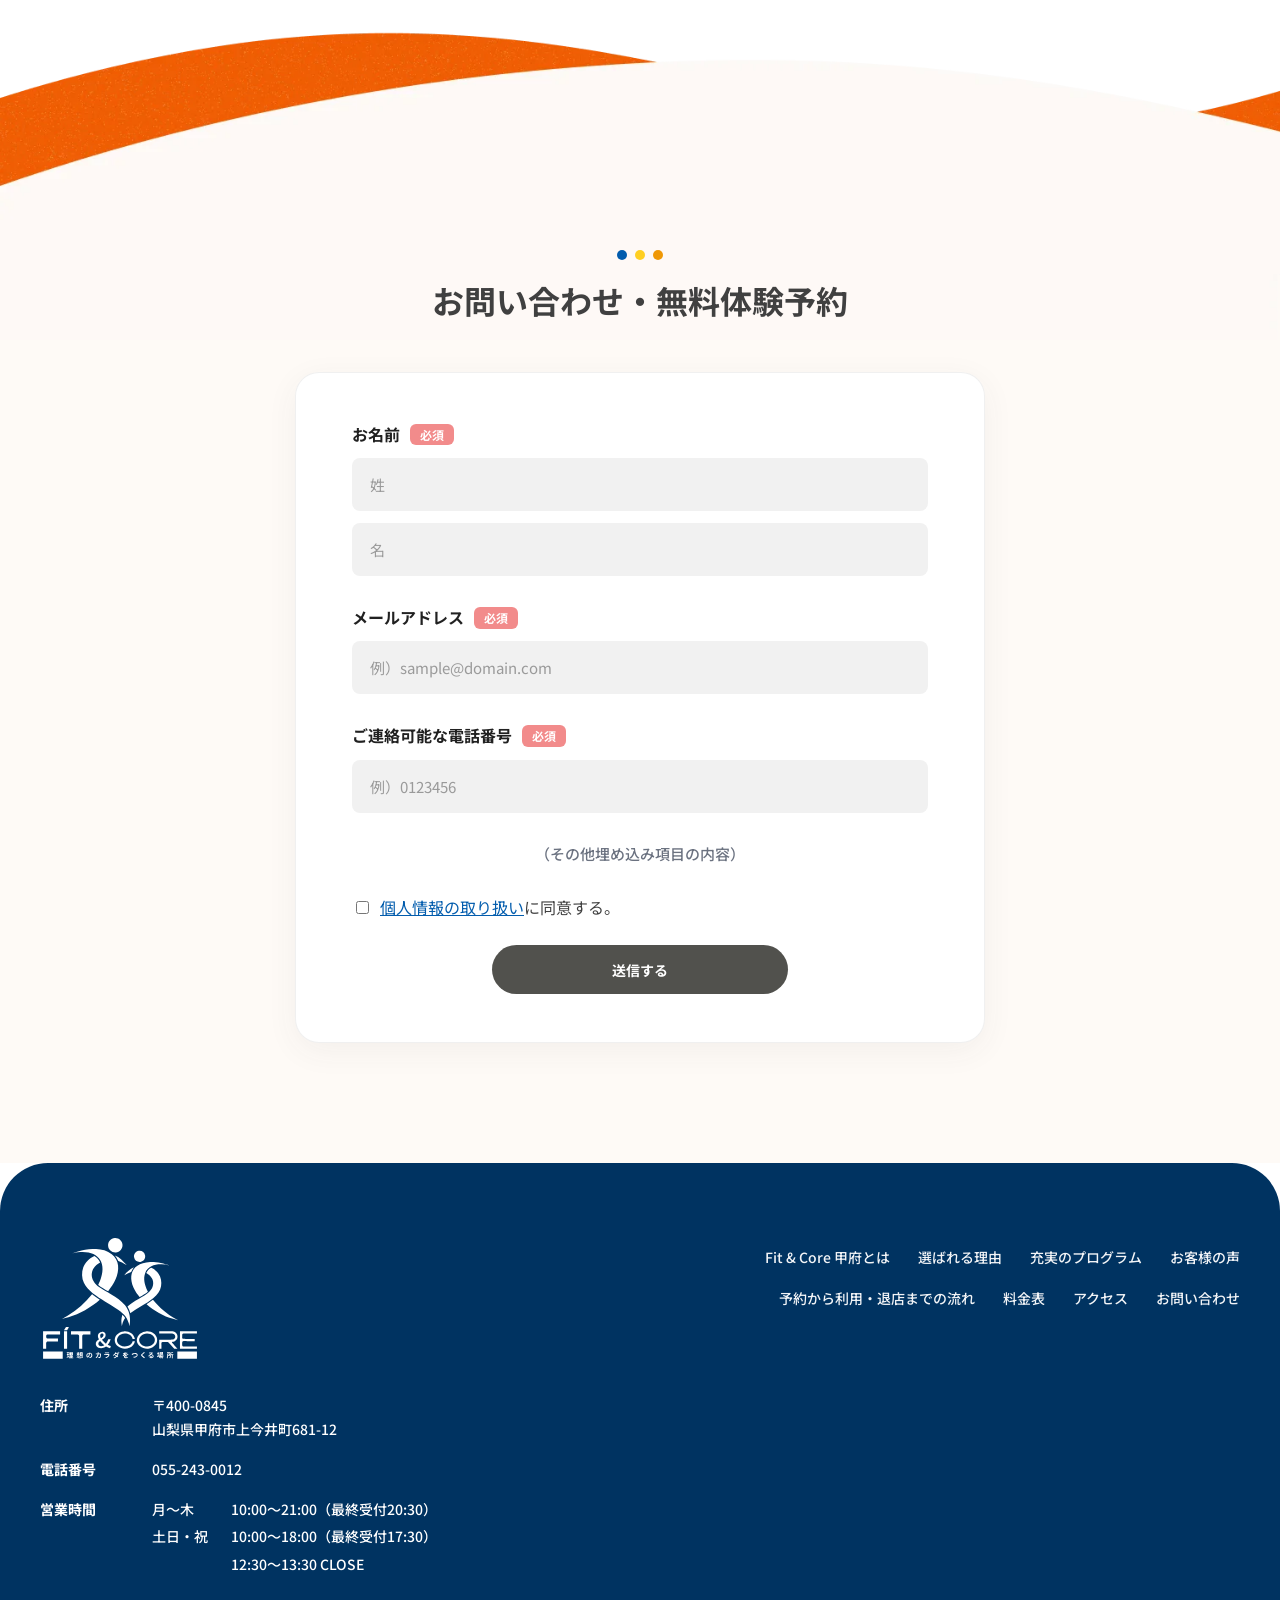
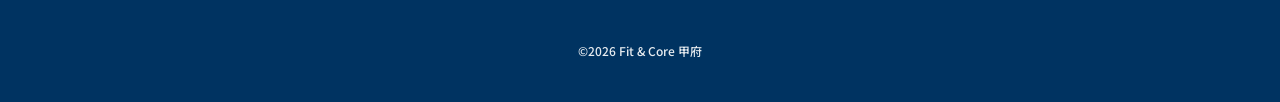
==== commit 4a719121: "画像配信を最適化してSP向け読み込みとLCPを改善 picture要素によるSP/PC出し分け、lazy読み込み、ヒーローのpreload、未使用SVG削除とアイコン縮小で初期表示を軽量化する。  C" ====
--- a/index.html
+++ b/index.html
@@ -6,17 +6,19 @@
   <meta name="description" content="FIT＆CORE 甲府 — セミパーソナル付きプログラムフィットネス。1回60分、4つのエクササイズでムリなくやせる、きれいになれる。">
   <title>FIT＆CORE 甲府 | フィットアンドコア甲府</title>
 
+  <link rel="preload" as="image" href="assets/images/hero-fv2.webp" media="(min-width: 769px)" fetchpriority="high">
+  <link rel="preload" as="image" href="assets/images/hero-fv2_sp.webp" media="(max-width: 768px)" fetchpriority="high">
   <link rel="preconnect" href="https://fonts.googleapis.com">
   <link rel="preconnect" href="https://fonts.gstatic.com" crossorigin>
   <link href="https://fonts.googleapis.com/css2?family=Noto+Sans+JP:wght@400;500;700&display=swap" rel="stylesheet">
-  <link rel="stylesheet" href="css/style.css?v=20260717a">
+  <link rel="stylesheet" href="css/style.css?v=20260717b">
 </head>
 <body>
   <div class="site">
   <header class="header">
     <div class="header__inner">
       <a class="header__logo" href="#top">
-        <img src="assets/images/logo-02.webp" alt="FIT＆CORE" width="241" height="50">
+        <img src="assets/images/logo-02.webp" alt="FIT＆CORE" width="241" height="50" decoding="async">
         <span class="header__logo-sub">甲府</span>
       </a>
       <a class="btn btn--primary btn--sm header__cta" href="#contact">無料体験を予約する<span class="btn__arrow" aria-hidden="true"></span></a>
@@ -30,10 +32,16 @@
     <!-- Hero -->
     <section class="hero">
       <div class="hero__visual">
-        <img src="assets/images/hero-fv2.webp" alt="トレーナーがマシントレーニングをサポートする様子" width="908" height="646">
+        <picture>
+          <source srcset="assets/images/hero-fv2_sp.webp" media="(max-width: 768px)" type="image/webp">
+          <img src="assets/images/hero-fv2.webp" alt="トレーナーがマシントレーニングをサポートする様子" width="908" height="646" fetchpriority="high" decoding="async">
+        </picture>
       </div>
       <div class="hero__decor" aria-hidden="true">
-        <img class="hero__wave" src="assets/images/hero-bg-wave.webp" alt="" width="1515" height="573">
+        <picture>
+          <source srcset="assets/images/hero-bg-wave_sp.webp" media="(max-width: 768px)" type="image/webp">
+          <img class="hero__wave" src="assets/images/hero-bg-wave.webp" alt="" width="1515" height="573" decoding="async">
+        </picture>
       </div>
       <div class="hero__fade" aria-hidden="true"></div>
       <div class="hero__bottom-fade" aria-hidden="true"></div>
@@ -66,20 +74,32 @@
     <!-- Campaign Banner -->
     <section class="campaign-banner" aria-label="キャンペーン">
       <div class="container">
-        <img src="assets/images/campaign-banner.webp" alt="今が始めるチャンス！入会金・月会費2ヶ月・事務手数料 すべて無料" class="campaign-banner__img">
+        <picture>
+          <source srcset="assets/images/campaign-banner_sp.webp" media="(max-width: 768px)" type="image/webp">
+          <img src="assets/images/campaign-banner.webp" alt="今が始めるチャンス！入会金・月会費2ヶ月・事務手数料 すべて無料" class="campaign-banner__img" decoding="async">
+        </picture>
       </div>
     </section>
 
     <!-- About -->
     <section class="section about" id="about">
       <div class="about__bg" aria-hidden="true">
-        <img src="assets/images/about-bg-wave.webp" alt="" width="1512" height="733">
+        <picture>
+          <source srcset="assets/images/about-bg-wave_sp.webp" media="(max-width: 768px)" type="image/webp">
+          <img src="assets/images/about-bg-wave.webp" alt="" width="1512" height="733" loading="lazy" decoding="async">
+        </picture>
       </div>
       <div class="container">
         <div class="about__top">
           <div class="about__photos">
-            <img src="assets/images/hero-fv2.webp" alt="トレーナーがマシントレーニングをサポートする様子" class="about__photo about__photo--1" width="257" height="235">
-            <img src="assets/images/facility--4.webp" alt="ダンベルラック" class="about__photo about__photo--2" width="210" height="263">
+            <picture>
+              <source srcset="assets/images/hero-fv2_sp.webp" media="(max-width: 768px)" type="image/webp">
+              <img src="assets/images/hero-fv2.webp" alt="トレーナーがマシントレーニングをサポートする様子" class="about__photo about__photo--1" width="257" height="235" loading="lazy" decoding="async">
+            </picture>
+            <picture>
+              <source srcset="assets/images/facility--4_sp.webp" media="(max-width: 768px)" type="image/webp">
+              <img src="assets/images/facility--4.webp" alt="ダンベルラック" class="about__photo about__photo--2" width="210" height="263" loading="lazy" decoding="async">
+            </picture>
           </div>
           <div class="about__text">
             <div class="section-heading">
@@ -93,21 +113,21 @@
         <div class="feature-cards">
           <article class="feature-card">
             <div class="feature-card__icon">
-              <img src="assets/images/icon-1.webp" alt="" width="72" height="72">
+              <img src="assets/images/icon-1.webp" alt="" width="72" height="72" loading="lazy" decoding="async">
             </div>
             <h3 class="feature-card__title">スタッフが常駐</h3>
             <p class="feature-card__text">営業中は必ずスタッフが在籍。いつでも気軽に声がけできます。</p>
           </article>
           <article class="feature-card">
             <div class="feature-card__icon">
-              <img src="assets/images/icon-2.webp" alt="" width="72" height="72">
+              <img src="assets/images/icon-2.webp" alt="" width="72" height="72" loading="lazy" decoding="async">
             </div>
             <h3 class="feature-card__title">初心者でも迷わない</h3>
             <p class="feature-card__text">マシンの使い方から丁寧に指導。一人でも安心して通えます。</p>
           </article>
           <article class="feature-card">
             <div class="feature-card__icon">
-              <img src="assets/images/icon-3.webp" alt="" width="72" height="72">
+              <img src="assets/images/icon-3.webp" alt="" width="72" height="72" loading="lazy" decoding="async">
             </div>
             <h3 class="feature-card__title">安心の価格で続けやすい</h3>
             <p class="feature-card__text">高額なパーソナルジムでなくても、ちゃんと変われます。</p>
@@ -119,7 +139,10 @@
     <!-- Programs -->
     <section class="section programs" id="program">
       <div class="programs__bg" aria-hidden="true">
-        <img src="assets/images/feature-bg-wave.webp" alt="" width="1512" height="689">
+        <picture>
+          <source srcset="assets/images/feature-bg-wave_sp.webp" media="(max-width: 768px)" type="image/webp">
+          <img src="assets/images/feature-bg-wave.webp" alt="" width="1512" height="689" loading="lazy" decoding="async">
+        </picture>
       </div>
       <div class="container">
         <div class="programs__intro">
@@ -148,8 +171,14 @@
     <!-- Facility -->
     <section class="section facility" id="facility" aria-label="設備">
       <div class="facility__bg" aria-hidden="true">
-        <img class="facility__bg-wave" src="assets/images/feature-bg-wave2.webp" alt="" width="1512" height="466">
-        <img class="facility__bg-fill" src="assets/images/feature-bg.webp" alt="" width="1512" height="1261">
+        <picture>
+          <source srcset="assets/images/feature-bg-wave2_sp.webp" media="(max-width: 768px)" type="image/webp">
+          <img class="facility__bg-wave" src="assets/images/feature-bg-wave2.webp" alt="" width="1512" height="466" loading="lazy" decoding="async">
+        </picture>
+        <picture>
+          <source srcset="assets/images/feature-bg_sp.webp" media="(max-width: 768px)" type="image/webp">
+          <img class="facility__bg-fill" src="assets/images/feature-bg.webp" alt="" width="1512" height="1261" loading="lazy" decoding="async">
+        </picture>
       </div>
       <div class="container">
         <div class="section-heading section-heading--inline">
@@ -157,56 +186,80 @@
         </div>
         <div class="facility__grid">
           <article class="facility-card facility-card--large">
-            <img src="assets/images/facility--1.webp" alt="トレーニングフロア全景" width="560" height="360">
+            <picture>
+              <source srcset="assets/images/facility--1_sp.webp" media="(max-width: 768px)" type="image/webp">
+              <img src="assets/images/facility--1.webp" alt="トレーニングフロア全景" width="560" height="360" loading="lazy" decoding="async">
+            </picture>
             <div class="facility-card__body">
               <h3 class="facility-card__name">マシン名</h3>
               <p class="facility-card__desc">鍛えられる部位：心肺機能の向上、下半身のトレーニング</p>
             </div>
           </article>
           <article class="facility-card facility-card--large">
-            <img src="assets/images/facility--2.webp" alt="ヒップマシンとトレーニング器具" width="560" height="360">
+            <picture>
+              <source srcset="assets/images/facility--2_sp.webp" media="(max-width: 768px)" type="image/webp">
+              <img src="assets/images/facility--2.webp" alt="ヒップマシンとトレーニング器具" width="560" height="360" loading="lazy" decoding="async">
+            </picture>
             <div class="facility-card__body">
               <h3 class="facility-card__name">マシン名</h3>
               <p class="facility-card__desc">鍛えられる部位：心肺機能の向上、下半身のトレーニング</p>
             </div>
           </article>
           <article class="facility-card">
-            <img src="assets/images/facility--3.webp" alt="筋力トレーニングマシン" width="360" height="240">
+            <picture>
+              <source srcset="assets/images/facility--3_sp.webp" media="(max-width: 768px)" type="image/webp">
+              <img src="assets/images/facility--3.webp" alt="筋力トレーニングマシン" width="360" height="240" loading="lazy" decoding="async">
+            </picture>
             <div class="facility-card__body">
               <h3 class="facility-card__name">マシン名</h3>
               <p class="facility-card__desc">鍛えられる部位：心肺機能の向上、下半身のトレーニング</p>
             </div>
           </article>
           <article class="facility-card">
-            <img src="assets/images/facility--4.webp" alt="ダンベルラック" width="360" height="240">
+            <picture>
+              <source srcset="assets/images/facility--4_sp.webp" media="(max-width: 768px)" type="image/webp">
+              <img src="assets/images/facility--4.webp" alt="ダンベルラック" width="360" height="240" loading="lazy" decoding="async">
+            </picture>
             <div class="facility-card__body">
               <h3 class="facility-card__name">マシン名</h3>
               <p class="facility-card__desc">鍛えられる部位：心肺機能の向上、下半身のトレーニング</p>
             </div>
           </article>
           <article class="facility-card">
-            <img src="assets/images/facility--5.webp" alt="ウエイトスタックマシン" width="360" height="240">
+            <picture>
+              <source srcset="assets/images/facility--5_sp.webp" media="(max-width: 768px)" type="image/webp">
+              <img src="assets/images/facility--5.webp" alt="ウエイトスタックマシン" width="360" height="240" loading="lazy" decoding="async">
+            </picture>
             <div class="facility-card__body">
               <h3 class="facility-card__name">マシン名</h3>
               <p class="facility-card__desc">鍛えられる部位：心肺機能の向上、下半身のトレーニング</p>
             </div>
           </article>
           <article class="facility-card">
-            <img src="assets/images/facility--6.webp" alt="トレッドミル" width="360" height="240">
+            <picture>
+              <source srcset="assets/images/facility--6_sp.webp" media="(max-width: 768px)" type="image/webp">
+              <img src="assets/images/facility--6.webp" alt="トレッドミル" width="360" height="240" loading="lazy" decoding="async">
+            </picture>
             <div class="facility-card__body">
               <h3 class="facility-card__name">マシン名</h3>
               <p class="facility-card__desc">鍛えられる部位：心肺機能の向上、下半身のトレーニング</p>
             </div>
           </article>
           <article class="facility-card">
-            <img src="assets/images/facility--7.webp" alt="エアロバイク" width="360" height="240">
+            <picture>
+              <source srcset="assets/images/facility--7_sp.webp" media="(max-width: 768px)" type="image/webp">
+              <img src="assets/images/facility--7.webp" alt="エアロバイク" width="360" height="240" loading="lazy" decoding="async">
+            </picture>
             <div class="facility-card__body">
               <h3 class="facility-card__name">マシン名</h3>
               <p class="facility-card__desc">鍛えられる部位：心肺機能の向上、下半身のトレーニング</p>
             </div>
           </article>
           <article class="facility-card">
-            <img src="assets/images/facility--8.webp" alt="トレーニングマシンとマット類" width="360" height="240">
+            <picture>
+              <source srcset="assets/images/facility--8_sp.webp" media="(max-width: 768px)" type="image/webp">
+              <img src="assets/images/facility--8.webp" alt="トレーニングマシンとマット類" width="360" height="240" loading="lazy" decoding="async">
+            </picture>
             <div class="facility-card__body">
               <h3 class="facility-card__name">マシン名</h3>
               <p class="facility-card__desc">鍛えられる部位：心肺機能の向上、下半身のトレーニング</p>
@@ -219,8 +272,14 @@
     <!-- Reviews -->
     <section class="section reviews" id="reviews">
       <div class="reviews__accents" aria-hidden="true">
-        <img class="reviews__accent reviews__accent--left" src="assets/images/round-accent.webp" alt="" width="467" height="467">
-        <img class="reviews__accent reviews__accent--right" src="assets/images/round-accent.webp" alt="" width="467" height="467">
+        <picture>
+          <source srcset="assets/images/round-accent_sp.webp" media="(max-width: 768px)" type="image/webp">
+          <img class="reviews__accent reviews__accent--left" src="assets/images/round-accent.webp" alt="" width="467" height="467" loading="lazy" decoding="async">
+        </picture>
+        <picture>
+          <source srcset="assets/images/round-accent_sp.webp" media="(max-width: 768px)" type="image/webp">
+          <img class="reviews__accent reviews__accent--right" src="assets/images/round-accent.webp" alt="" width="467" height="467" loading="lazy" decoding="async">
+        </picture>
       </div>
       <div class="container">
         <div class="section-heading section-heading--center">
@@ -267,7 +326,10 @@
     <section class="section flow" id="flow">
       <div class="flow__panel">
         <div class="flow__bg" aria-hidden="true">
-          <img src="assets/images/howtouse-bg-wave.webp" alt="" width="1512" height="998">
+          <picture>
+            <source srcset="assets/images/howtouse-bg-wave_sp.webp" media="(max-width: 768px)" type="image/webp">
+            <img src="assets/images/howtouse-bg-wave.webp" alt="" width="1512" height="998" loading="lazy" decoding="async">
+          </picture>
         </div>
         <div class="container">
           <div class="section-heading section-heading--center section-heading--white">
@@ -303,12 +365,18 @@
     <!-- Pricing -->
     <section class="section pricing" id="price">
       <div class="pricing__bg" aria-hidden="true">
-        <img class="pricing__bg-wave" src="assets/images/price-bg-wave.webp" alt="" width="1512" height="1534">
+        <picture>
+          <source srcset="assets/images/price-bg-wave_sp.webp" media="(max-width: 768px)" type="image/webp">
+          <img class="pricing__bg-wave" src="assets/images/price-bg-wave.webp" alt="" width="1512" height="1534" loading="lazy" decoding="async">
+        </picture>
         <div class="pricing__bg-fill"></div>
       </div>
       <div class="container">
         <a class="pricing-campaign" href="#contact">
-          <img class="pricing-campaign__img" src="assets/images/campaign-banner-button.webp" alt="今が始めるチャンス！スタート応援キャンペーン。入会金・月会費2ヶ月・事務手数料すべて無料。無料体験を予約する" width="900" height="369">
+          <picture>
+            <source srcset="assets/images/campaign-banner-button_sp.webp" media="(max-width: 768px)" type="image/webp">
+            <img class="pricing-campaign__img" src="assets/images/campaign-banner-button.webp" alt="今が始めるチャンス！スタート応援キャンペーン。入会金・月会費2ヶ月・事務手数料すべて無料。無料体験を予約する" width="900" height="369" loading="lazy" decoding="async">
+          </picture>
         </a>
 
         <div class="section-heading section-heading--center">
@@ -317,7 +385,10 @@
         </div>
 
         <a class="pricing-visit" href="#contact">
-          <img class="pricing-visit__img" src="assets/images/free-campaign-banner.webp" alt="見学・体験受付中。持ち物：動きやすい服装、室内用シューズ、飲み物等。無料体験を予約する" width="912" height="287">
+          <picture>
+            <source srcset="assets/images/free-campaign-banner_sp.webp" media="(max-width: 768px)" type="image/webp">
+            <img class="pricing-visit__img" src="assets/images/free-campaign-banner.webp" alt="見学・体験受付中。持ち物：動きやすい服装、室内用シューズ、飲み物等。無料体験を予約する" width="912" height="287" loading="lazy" decoding="async">
+          </picture>
         </a>
 
         <div class="price-cards">
@@ -412,7 +483,10 @@
         <div class="access__grid">
           <div class="access__map-col">
             <div class="access__accent" aria-hidden="true">
-              <img src="assets/images/round-accent.webp" alt="" width="467" height="467">
+              <picture>
+                <source srcset="assets/images/round-accent_sp.webp" media="(max-width: 768px)" type="image/webp">
+                <img src="assets/images/round-accent.webp" alt="" width="467" height="467" loading="lazy" decoding="async">
+              </picture>
             </div>
             <div class="access__map">
               <iframe
@@ -530,7 +604,10 @@
     <section class="section contact" id="contact">
       <div class="contact__bg" aria-hidden="true">
         <div class="contact__bg-fill"></div>
-        <img class="contact__bg-wave" src="assets/images/contact-bg-wave.webp" alt="" width="1512" height="366">
+        <picture>
+          <source srcset="assets/images/contact-bg-wave_sp.webp" media="(max-width: 768px)" type="image/webp">
+          <img class="contact__bg-wave" src="assets/images/contact-bg-wave.webp" alt="" width="1512" height="366" loading="lazy" decoding="async">
+        </picture>
       </div>
       <div class="container">
         <div class="section-heading section-heading--center">
@@ -571,7 +648,7 @@
   <footer class="footer">
     <div class="container footer__inner">
       <div class="footer__brand">
-        <img class="footer__logo" src="assets/images/logo-footer.svg" alt="FIT＆CORE 甲府" width="160" height="127">
+        <img class="footer__logo" src="assets/images/logo-footer.svg" alt="FIT＆CORE 甲府" width="160" height="127" loading="lazy" decoding="async">
         <dl class="footer__info">
           <div class="footer__info-row">
             <dt>住所</dt>
@@ -634,6 +711,6 @@
     </nav>
   </div>
 
-  <script src="js/main.js?v=20260716d"></script>
+  <script src="js/main.js?v=20260717b" defer></script>
 </body>
 </html>
--- a/css/style.css
+++ b/css/style.css
@@ -42,6 +42,38 @@
   box-sizing: border-box;
 }
 
+picture {
+  display: block;
+}
+
+.hero__visual picture {
+  width: 100%;
+  height: 100%;
+}
+
+.hero__decor picture {
+  width: 100%;
+}
+
+.about__bg picture,
+.programs__bg picture,
+.facility__bg picture,
+.flow__bg picture,
+.pricing__bg picture,
+.contact__bg picture,
+.reviews__accents picture,
+.about__photos picture,
+.access__accent picture {
+  display: contents;
+}
+
+.facility-card picture,
+.pricing-campaign picture,
+.pricing-visit picture,
+.campaign-banner picture {
+  width: 100%;
+}
+
 html {
   scroll-behavior: smooth;
   scroll-padding-top: 96px;
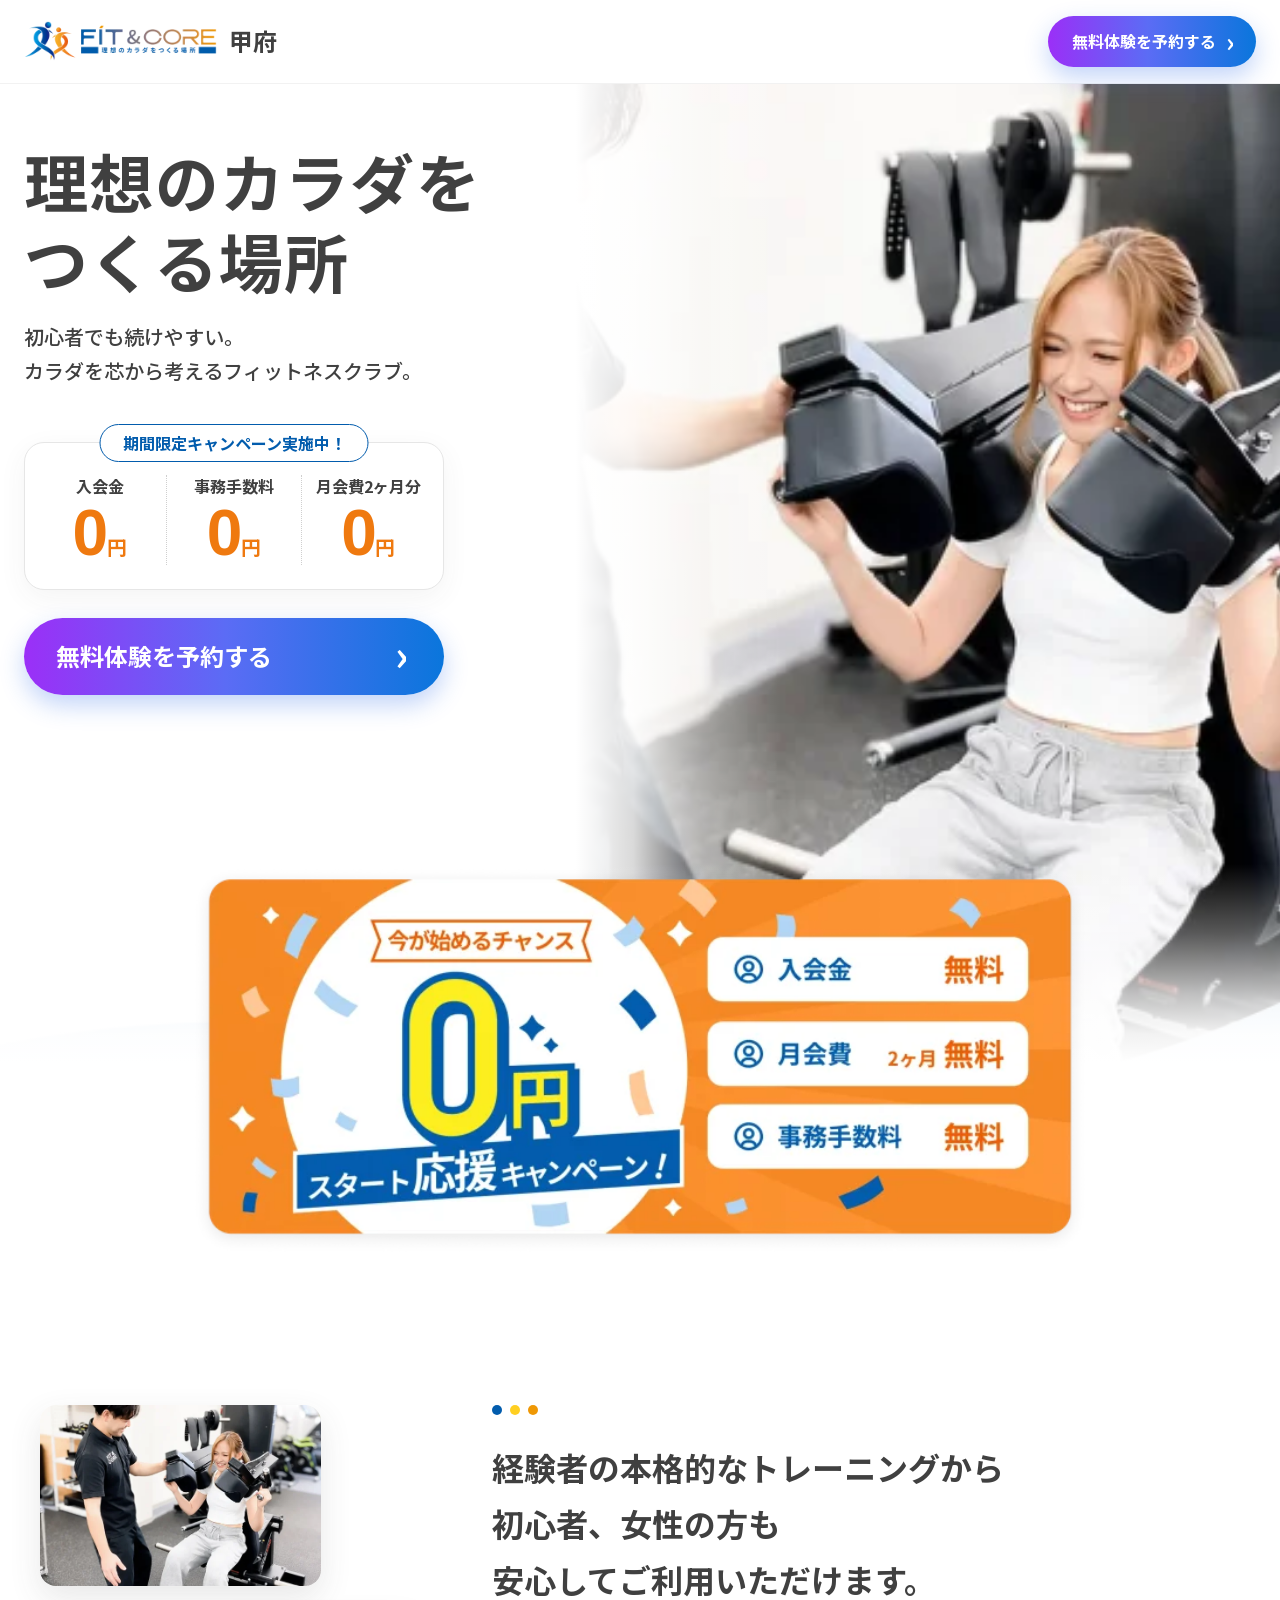
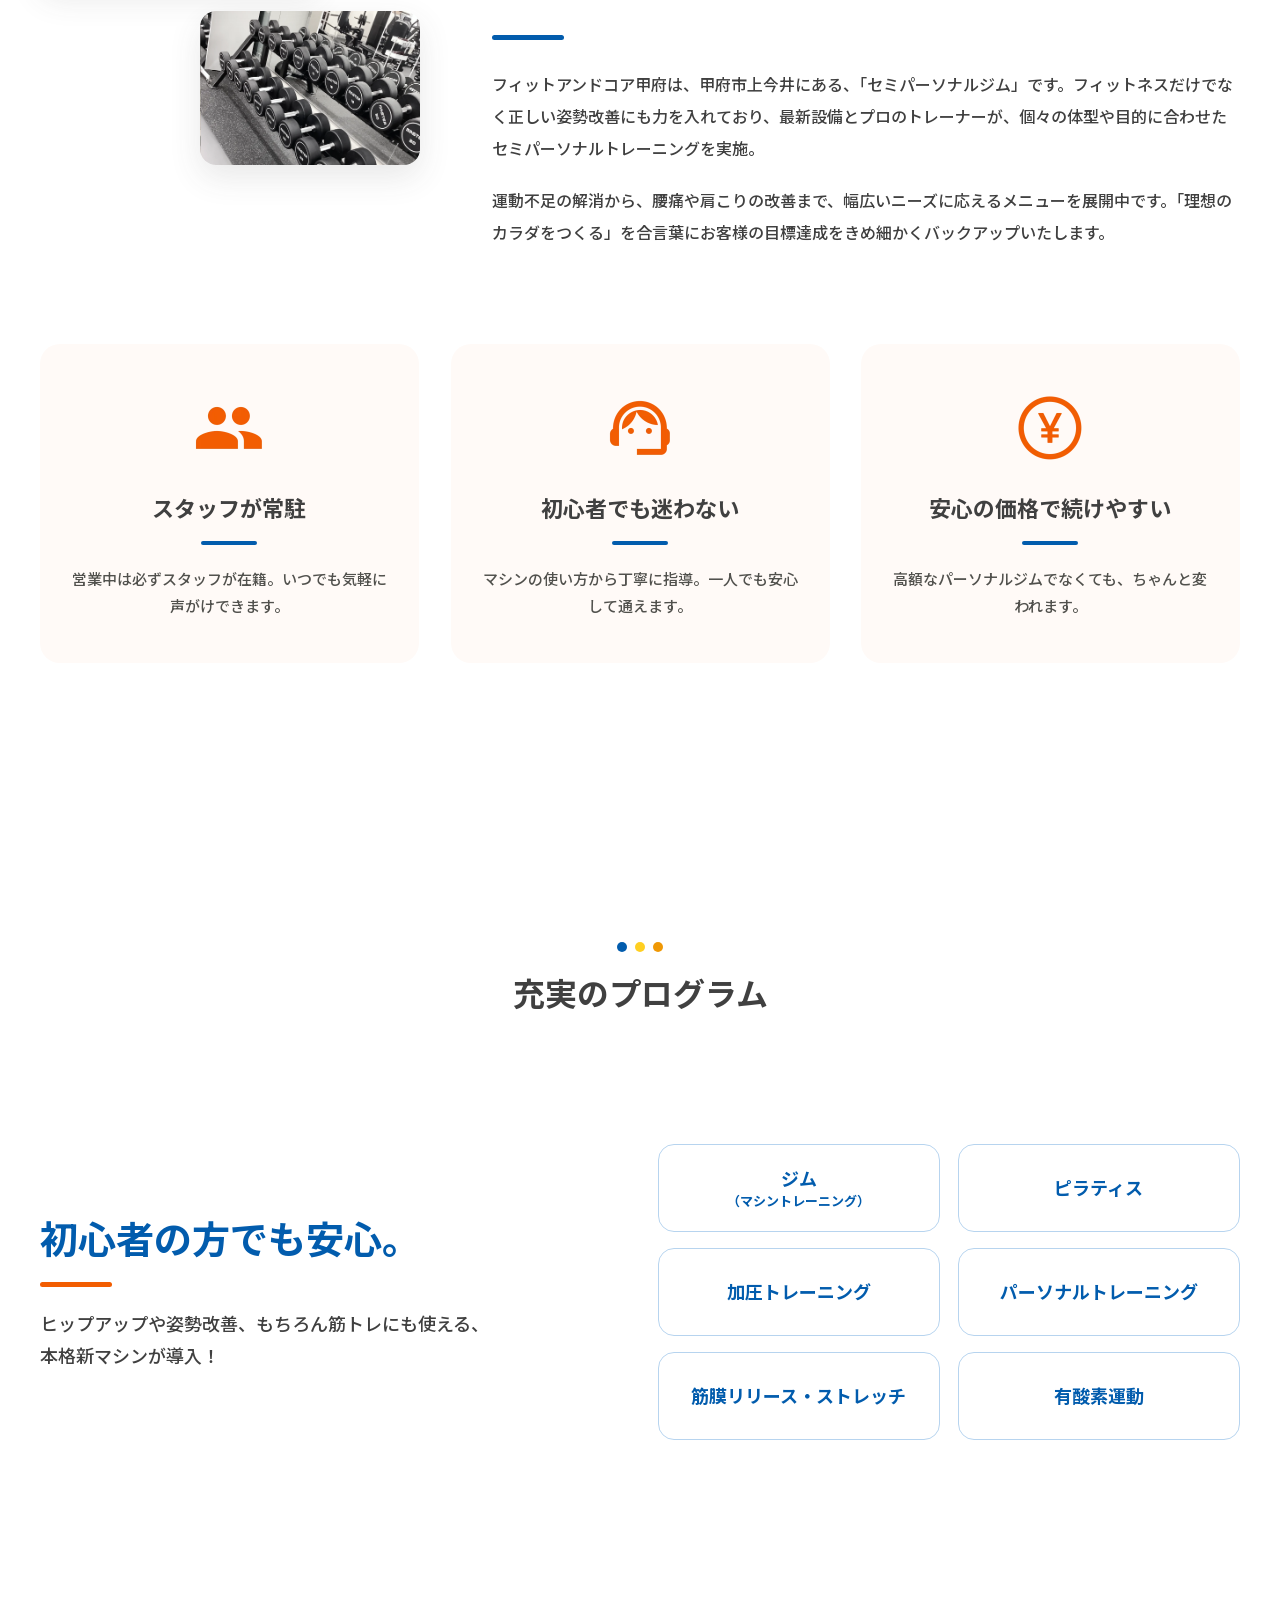
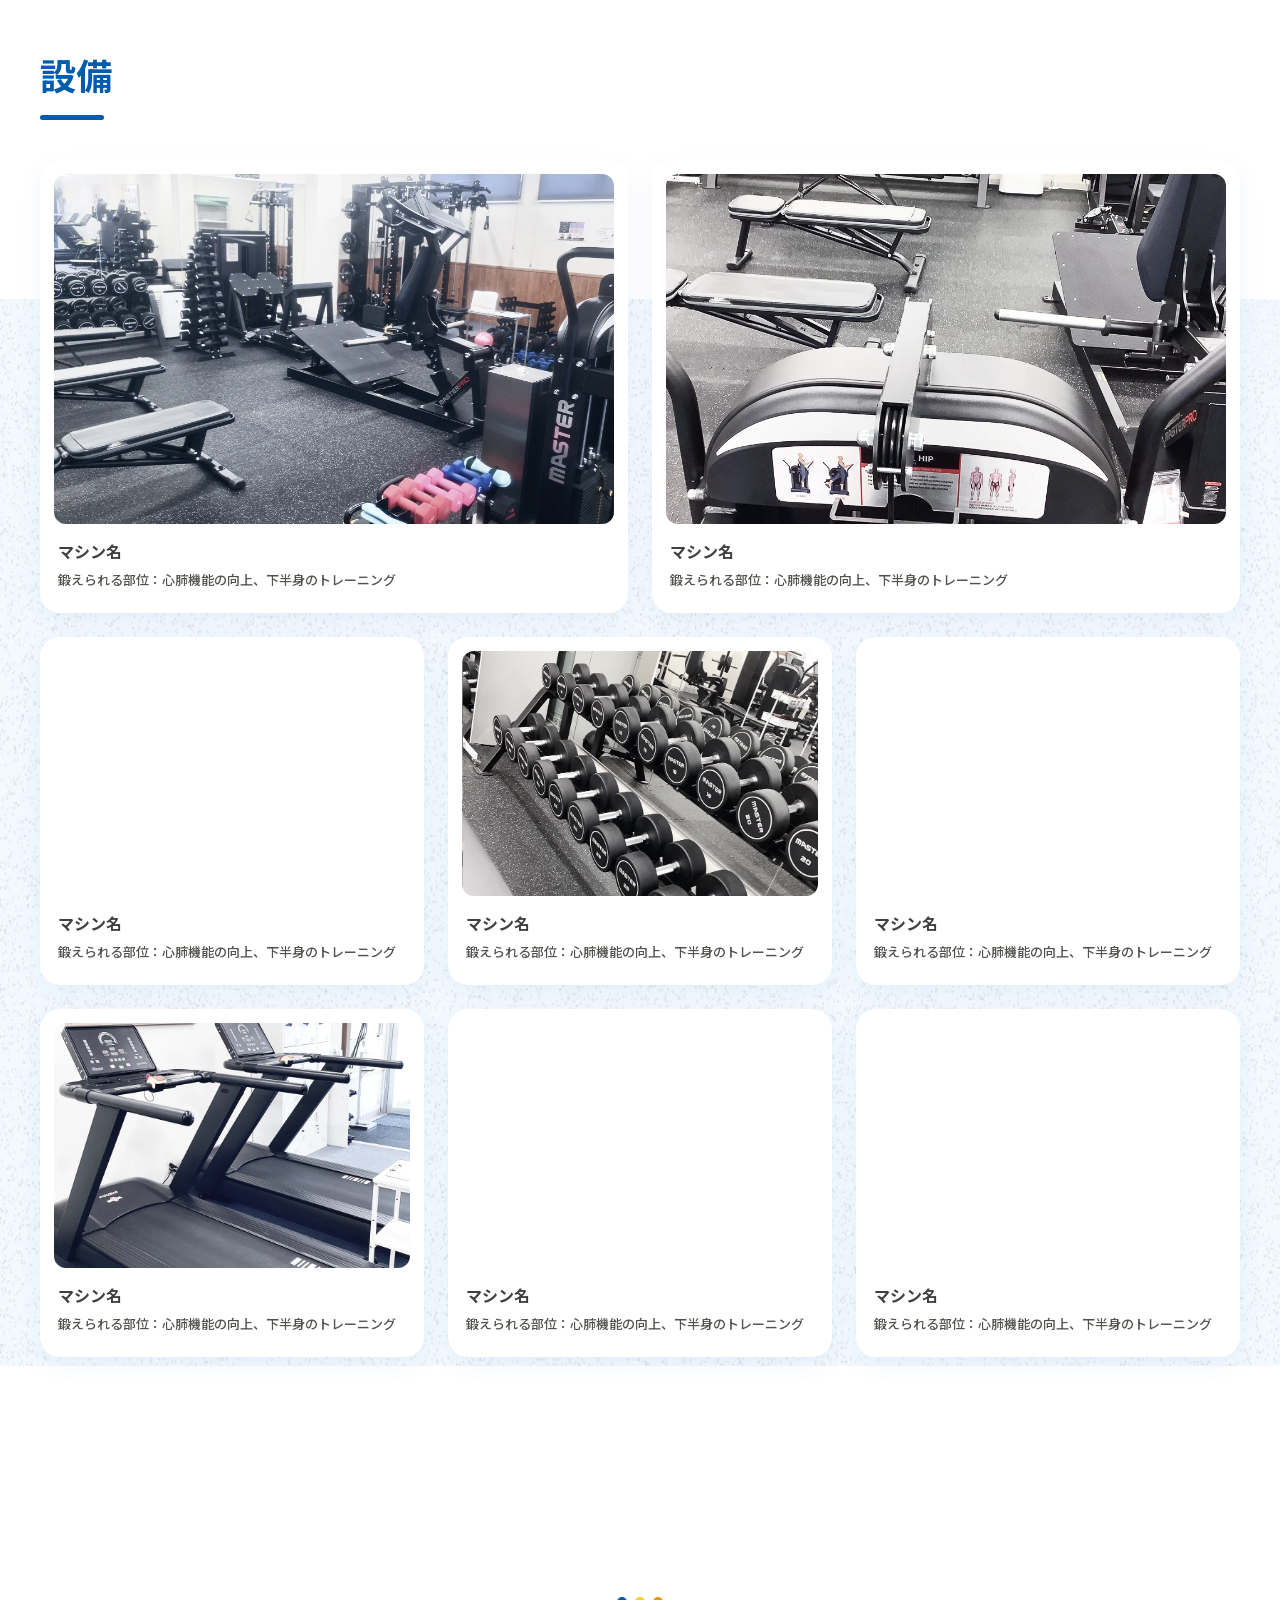
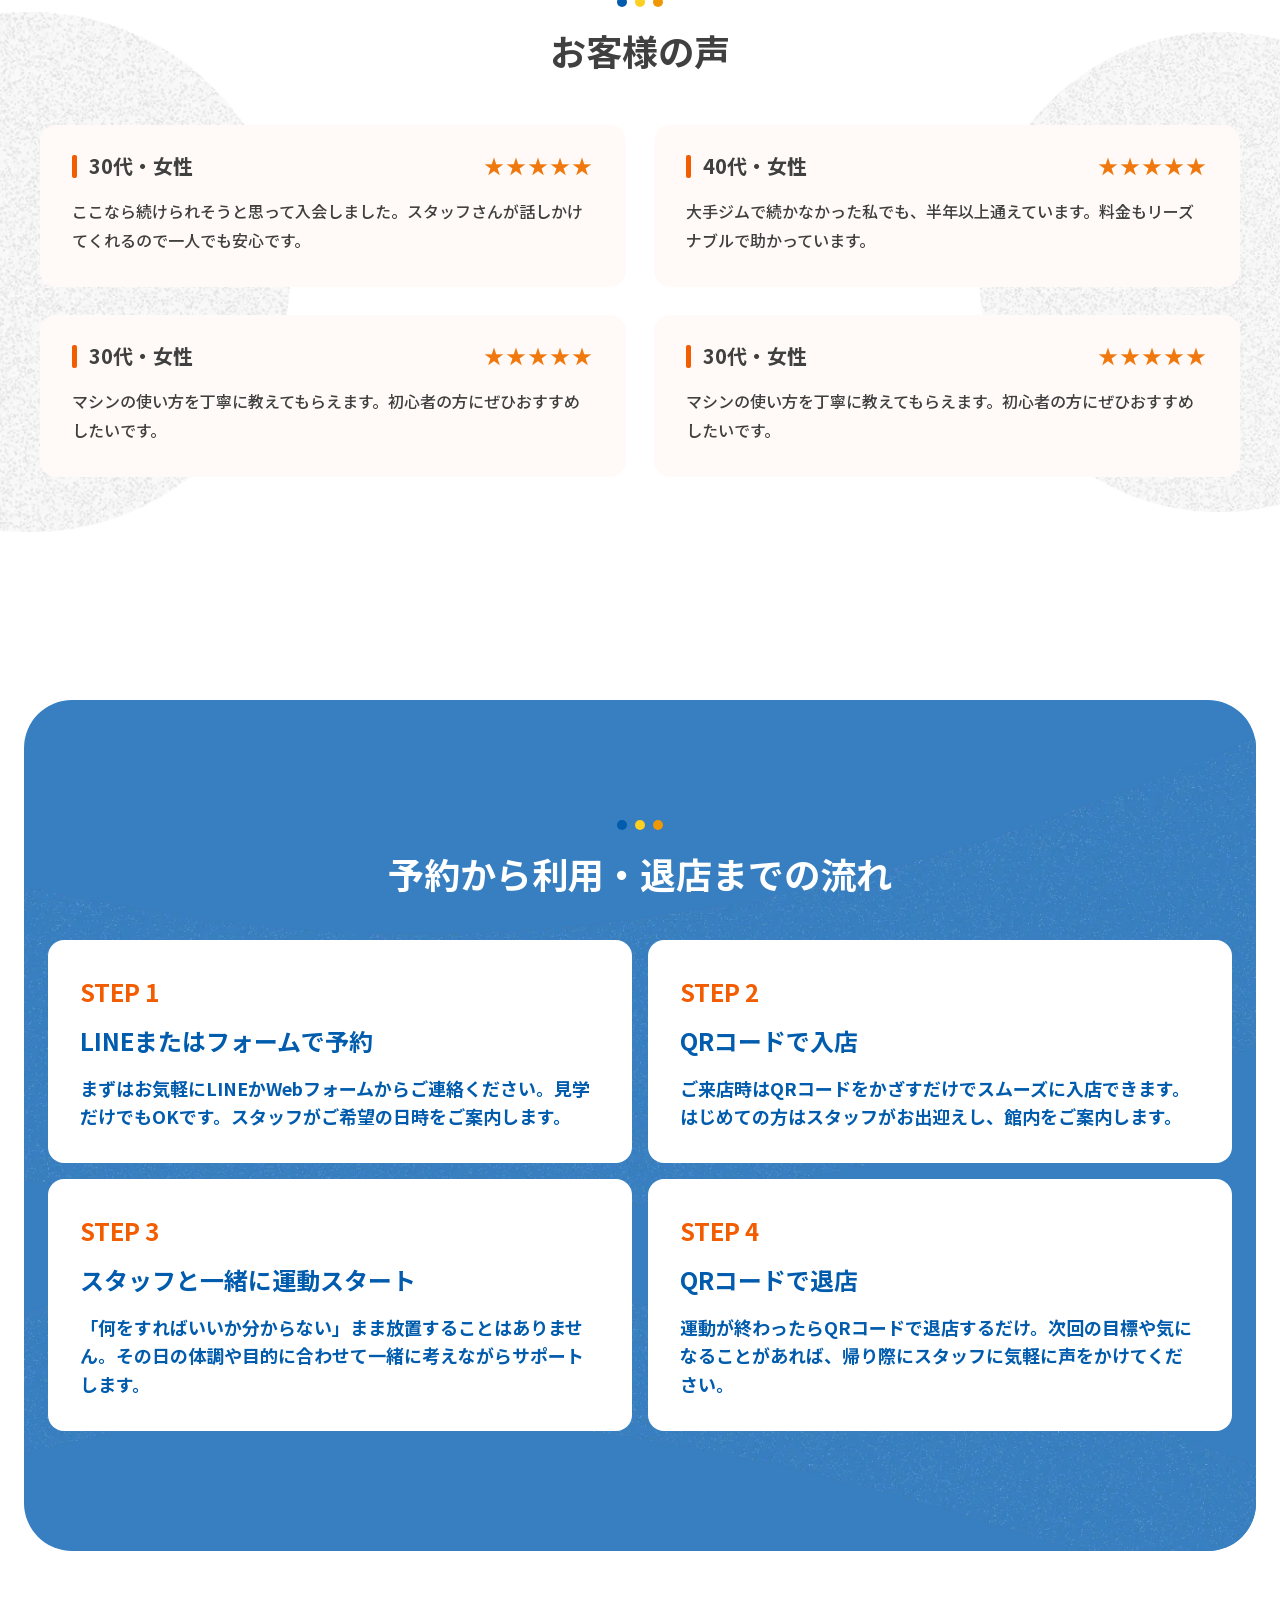
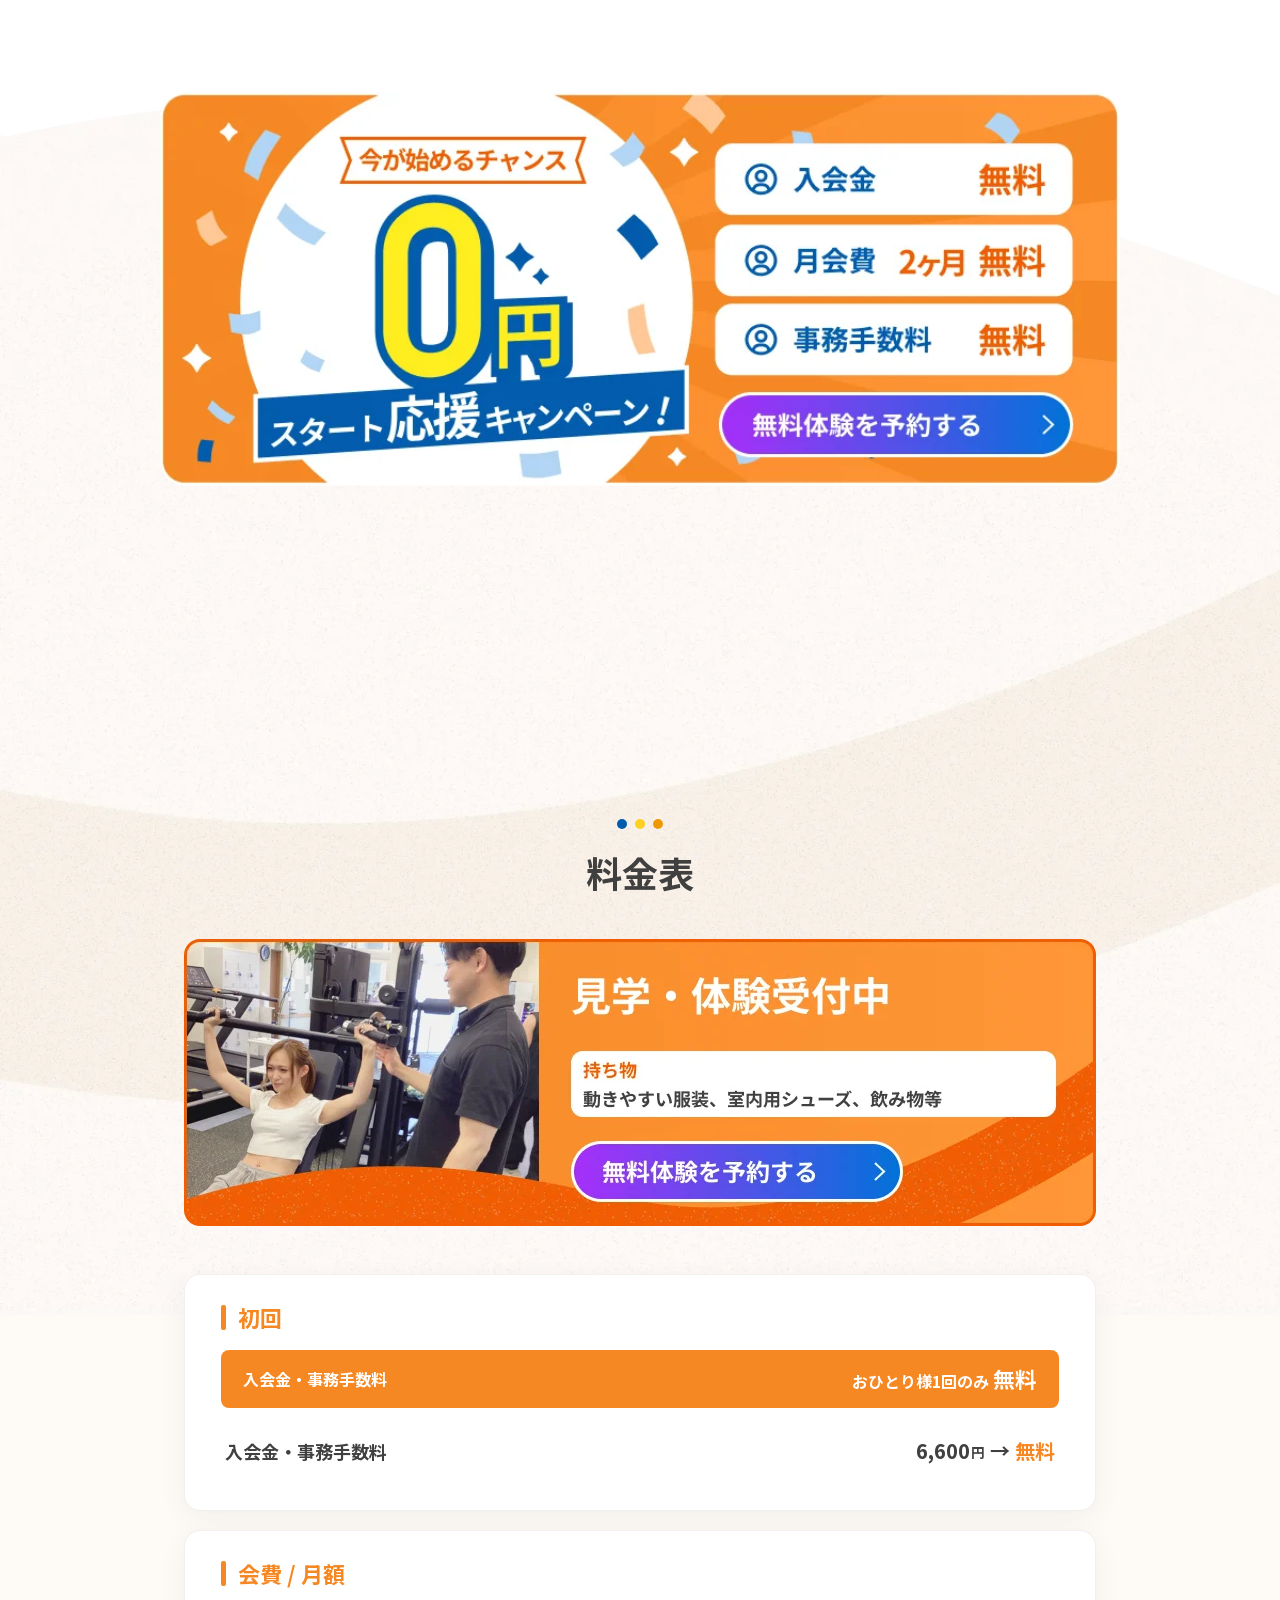
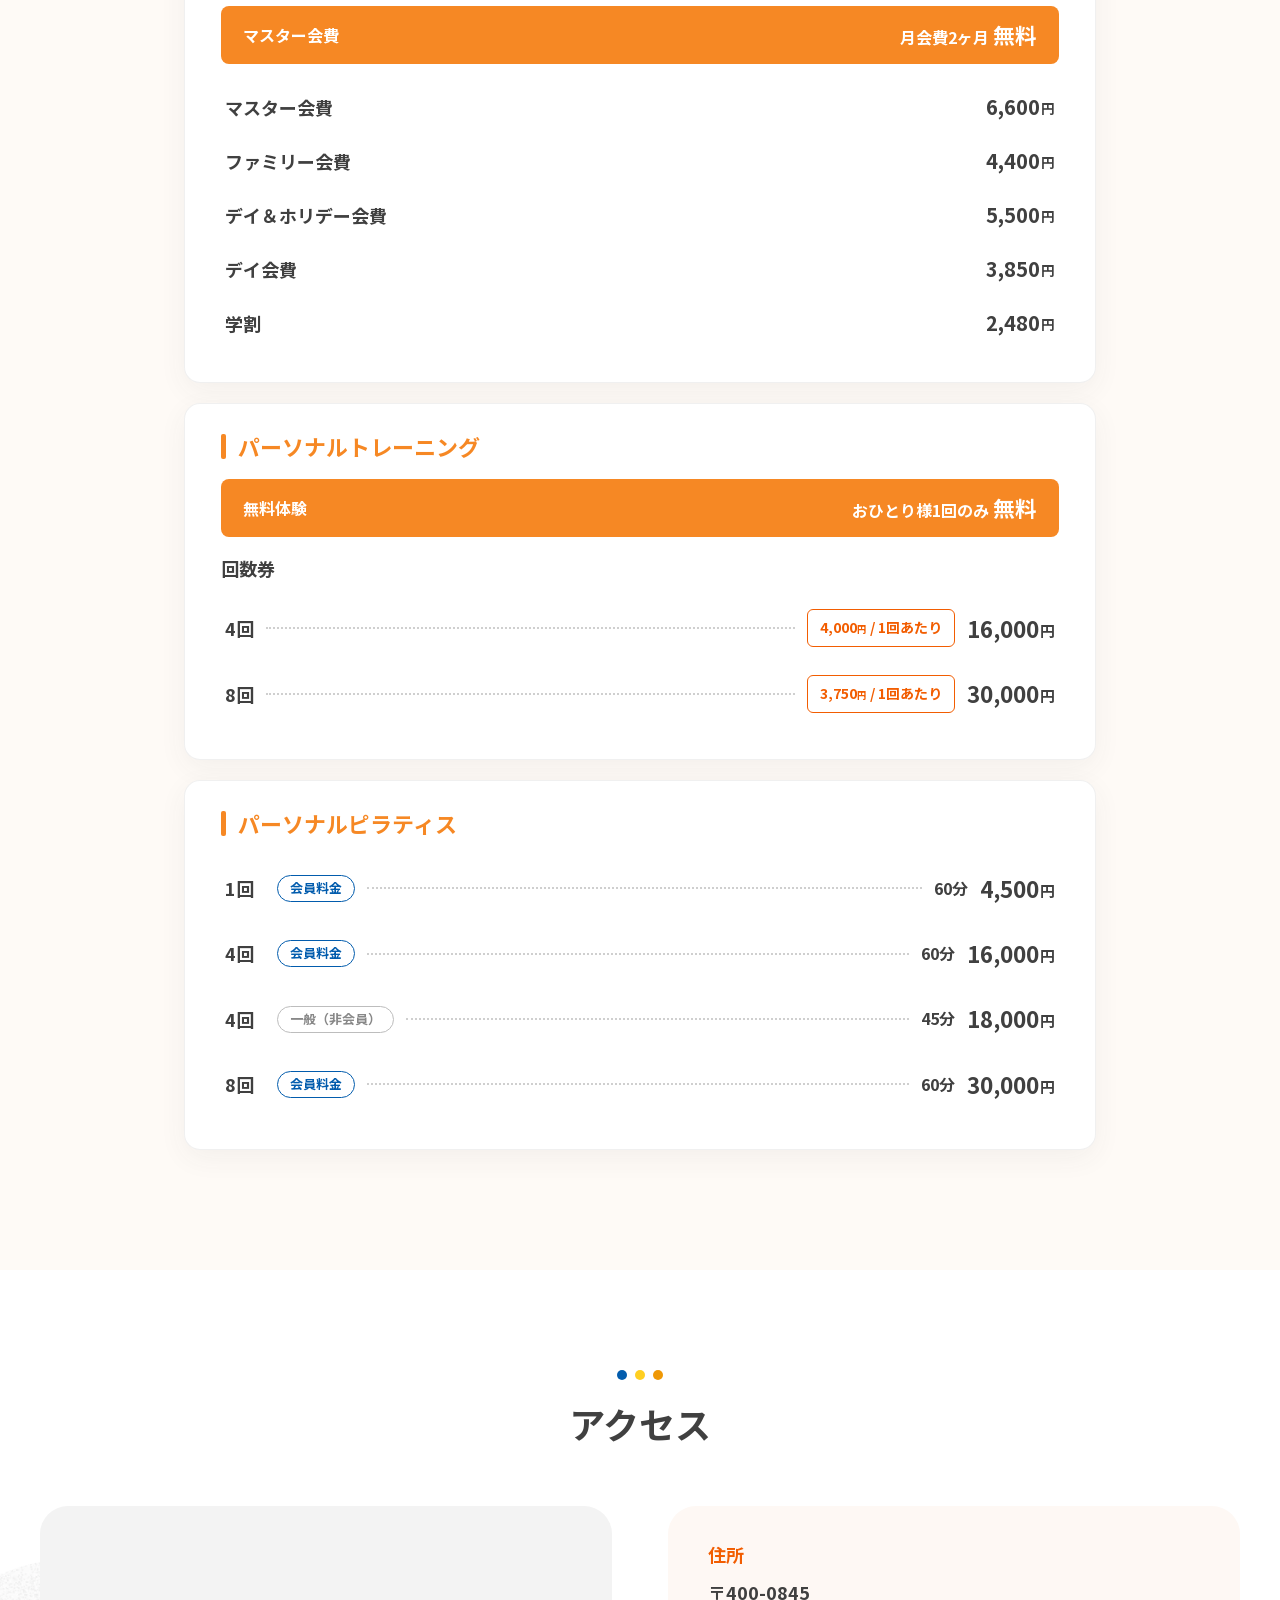
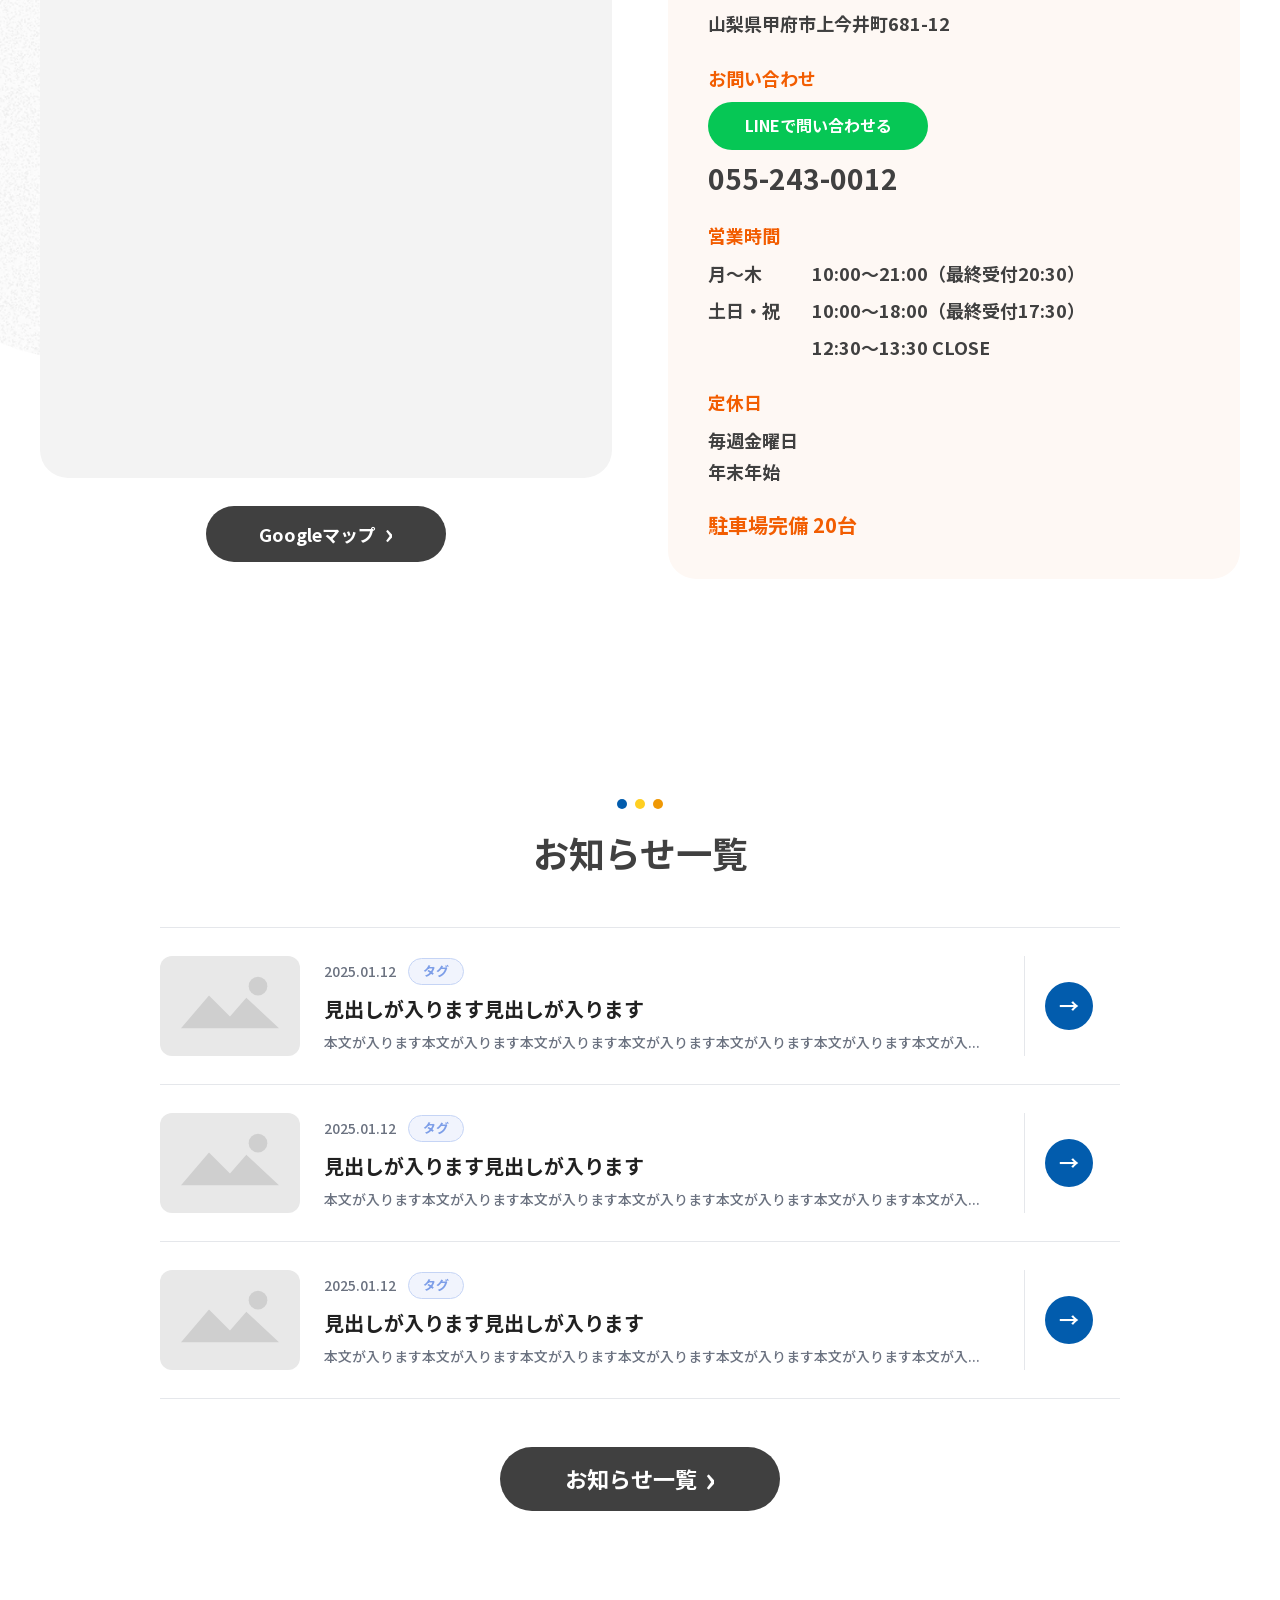
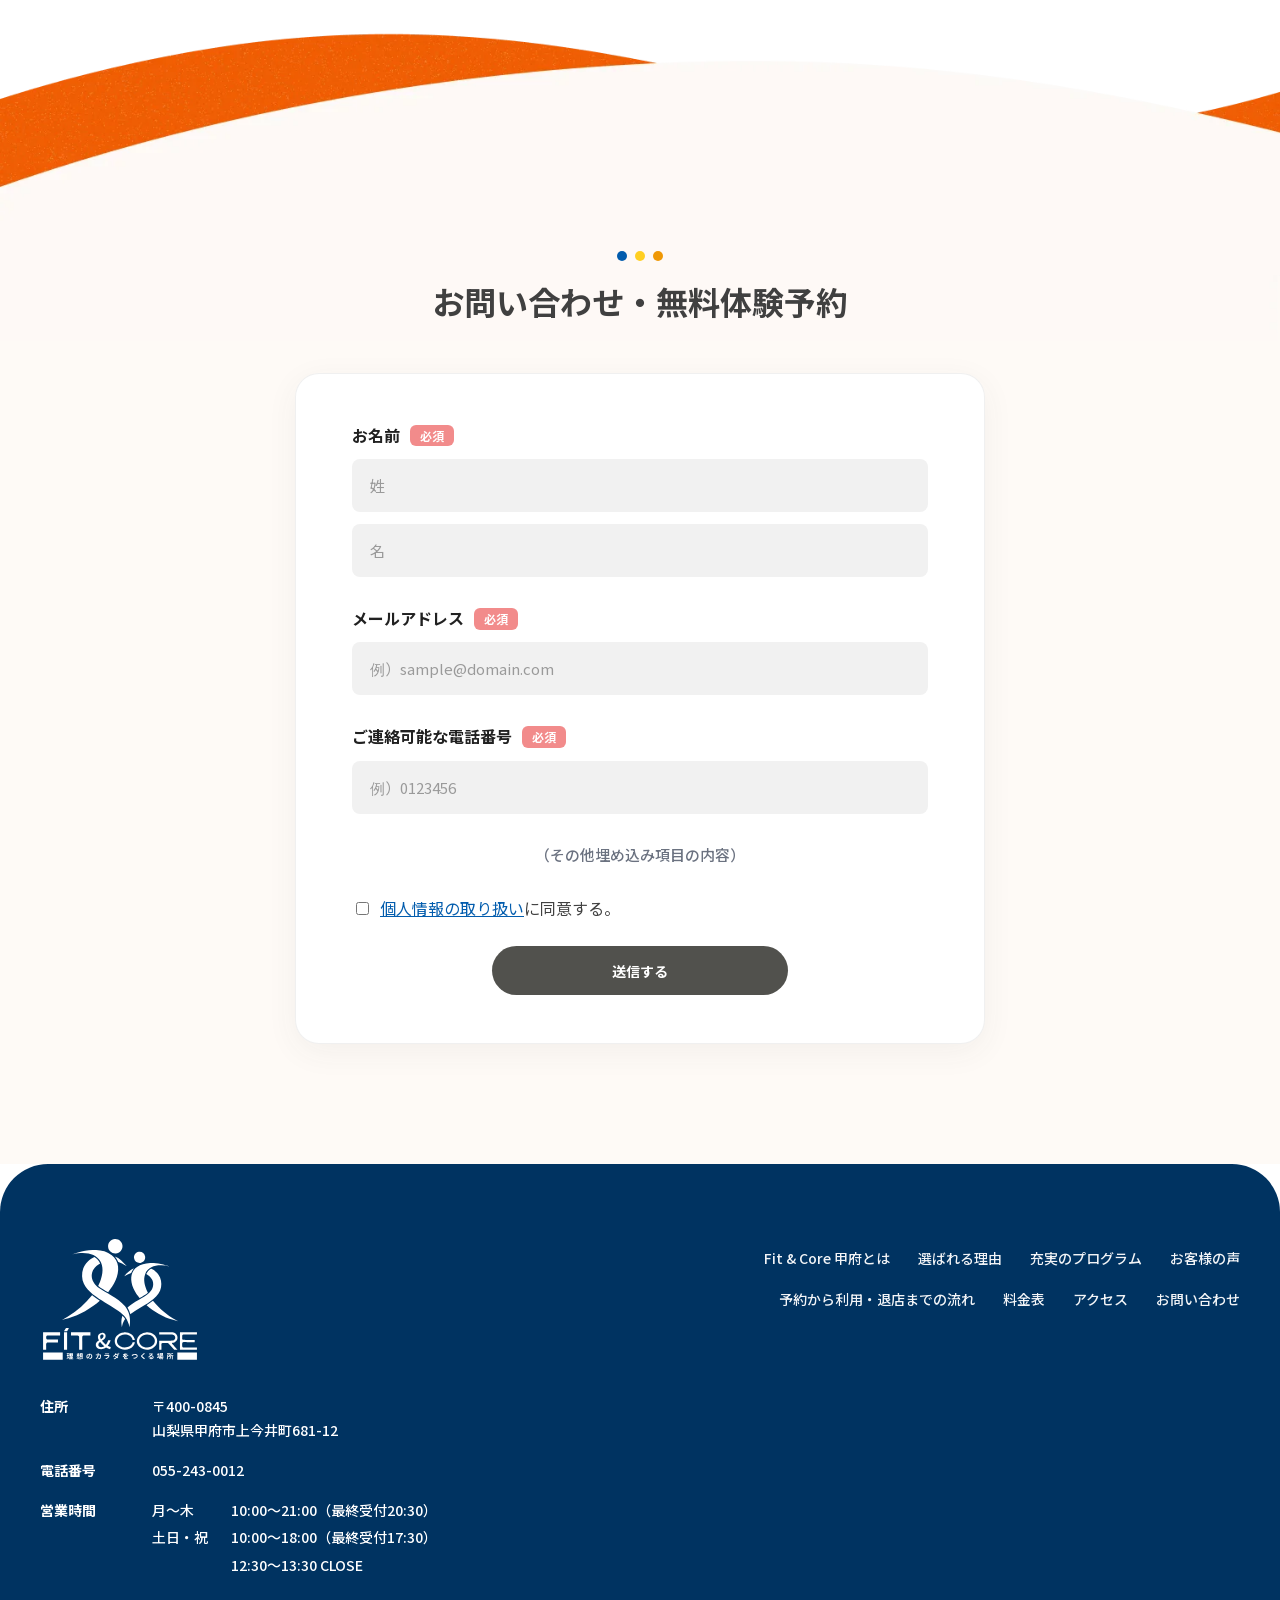
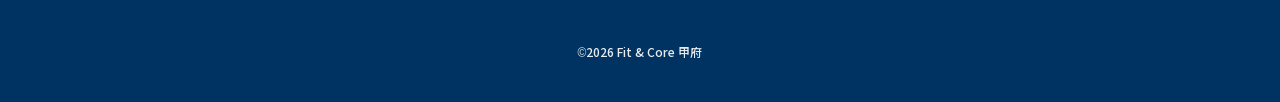
==== commit 712da3ab: "モバイル向けにフォントサブセット化とクリティカルCSSを導入 Noto Sans JPをページ文字のみに絞ってセルフホストし、CSS非同期読み込みとLCP優先度調整でモバイルのFCP/LCPを改善する" ====
--- a/index.html
+++ b/index.html
@@ -8,17 +8,18 @@
 
   <link rel="preload" as="image" href="assets/images/hero-fv2.webp" media="(min-width: 769px)" fetchpriority="high">
   <link rel="preload" as="image" href="assets/images/hero-fv2_sp.webp" media="(max-width: 768px)" fetchpriority="high">
-  <link rel="preconnect" href="https://fonts.googleapis.com">
-  <link rel="preconnect" href="https://fonts.gstatic.com" crossorigin>
-  <link href="https://fonts.googleapis.com/css2?family=Noto+Sans+JP:wght@400;500;700&display=swap" rel="stylesheet">
-  <link rel="stylesheet" href="css/style.css?v=20260717b">
+  <link rel="preload" href="assets/fonts/noto-sans-jp-subset.woff2" as="font" type="font/woff2" crossorigin>
+  <link rel="stylesheet" href="css/fonts.css?v=20260717c">
+  <style>:root{--color-primary:#025cad;--color-primary-dark:#003361;--color-primary-flow:#377fc1;--color-orange:#ef790f;--color-orange-accent:#f25d01;--color-orange-light:#ff9f49;--color-text:#404040;--color-text-muted:#51514d;--color-text-dark:#212121;--color-text-news:#364153;--color-bg:#ffffff;--color-bg-beige:#fefaf6;--color-bg-beige-2:#fdf9f6;--color-bg-blue-light:#f3f9ff;--color-bg-blue-wave:#b2d5f4;--color-bg-blue-soft:#d2e5f7;--color-star:#ef790f;--color-tag-bg:#f1f4fd;--color-tag-text:#7d9ee8;--color-required:#d64a3f;--color-input-bg:#f1f1f1;--color-dark-btn:#404040;--color-submit:#51514d;--font-sans:"Noto Sans JP",sans-serif;--site-max:1920px;--site-width:min(100vw, var(--site-max));--container:min(1200px, calc(100% - 48px));--radius-sm:12px;--radius-md:16px;--radius-lg:24px;--radius-pill:67px;--shadow-card:0 4px 24px rgba(2, 92, 173, 0.06)}*,::after,::before{box-sizing:border-box}picture{display:block}.hero__visual picture{width:100%;height:100%}.hero__decor picture{width:100%}html{scroll-behavior:smooth;scroll-padding-top:96px}body{margin:0;font-family:var(--font-sans);font-size:16px;line-height:1.7;color:var(--color-text);background:#fff}.site{width:100%;max-width:var(--site-max);margin-inline:auto;overflow-x:hidden;background:var(--color-bg)}img{max-width:100%;height:auto;vertical-align:middle}a{color:inherit;text-decoration:none}ul{margin:0;padding:0;list-style:none}.container{width:var(--container);margin-inline:auto}.btn{display:inline-flex;align-items:center;justify-content:center;gap:8px;font-family:var(--font-sans);font-weight:500;border:none;cursor:pointer;transition:opacity .2s,transform .2s}.btn:hover{opacity:.9}.btn__arrow{display:inline-flex;align-items:center;justify-content:center;flex-shrink:0;line-height:1}.btn__arrow::after{content:"›";font-size:1.55em;font-weight:700;line-height:1;transform:translateY(-.05em)}.btn--primary{background:linear-gradient(90deg,#9b2ff7 0,#5b6cf5 48%,#0a76dc 100%);color:#fff;border-radius:var(--radius-pill);box-shadow:0 10px 24px rgba(37,99,235,.28)}.btn--orange{background:var(--color-orange-accent);color:#fff;border-radius:var(--radius-pill)}.btn--dark{background:var(--color-dark-btn);color:#fff;border-radius:var(--radius-pill)}.btn--submit{background:var(--color-submit);color:#fff;border-radius:71px;min-width:296px;min-height:49px;font-size:14px;font-weight:700}.btn--sm{min-height:51px;padding:0 22px 0 24px;gap:10px;font-size:16px;font-weight:700}.btn--lg{min-height:77px;padding:0 40px;gap:12px;font-size:24px;font-weight:700}.btn--lg .btn__arrow::after{font-size:1.7em}.btn--sm .btn__arrow::after{font-size:1.6em}.hero .btn--lg{width:100%;max-width:420px;padding:0 36px 0 32px;justify-content:center}.hero .btn--lg .btn__arrow{margin-left:auto}.header{position:sticky;top:0;z-index:100;background:rgba(255,255,255,.96);backdrop-filter:blur(8px);border-bottom:1px solid rgba(0,0,0,.05)}.header__inner{display:flex;align-items:center;justify-content:space-between;gap:16px;width:100%;max-width:none;min-height:83px;padding-inline:24px}.header__logo{display:flex;align-items:center;gap:12px}.header__logo img{width:auto;height:40px}.header__logo-sub{font-size:24px;font-weight:700;color:var(--color-text)}.header__menu-btn{display:none;position:relative;z-index:120;flex-direction:column;justify-content:center;gap:5px;width:44px;height:44px;padding:0;background:0 0;border:none;cursor:pointer}.header__menu-btn span{display:block;width:22px;height:2px;margin-inline:auto;background:var(--color-text);border-radius:1px;transition:transform .28s ease,opacity .2s ease;transform-origin:center}.header__overlay{display:none}.header__nav{display:none}.br-pc{display:inline}.hero{position:relative;overflow:hidden;background:#fff}.hero__visual{position:absolute;z-index:1;pointer-events:none}.hero__visual img{display:block;width:100%;height:100%;object-fit:cover;object-position:top center;border-radius:0}.hero__decor{position:absolute;left:0;right:0;bottom:0;z-index:3;pointer-events:none;line-height:0}.hero__wave{display:block;width:100%;height:auto}.hero__fade{position:absolute;z-index:2;pointer-events:none}.hero__bottom-fade{position:absolute;left:0;right:0;bottom:0;z-index:3;height:clamp(120px,20vw,220px);pointer-events:none;background:linear-gradient(to bottom,rgba(255,255,255,0) 0,rgba(255,255,255,.35) 35%,rgba(255,255,255,.75) 65%,rgba(255,255,255,.95) 85%,#fff 100%)}.hero__inner{position:relative;z-index:4}.hero__content{position:relative;width:100%}.hero__title{margin:0 0 20px;font-size:clamp(2.5rem, 5vw, 4.5rem);font-weight:700;line-height:1.25;color:var(--color-text);letter-spacing:.02em}.hero__lead{margin:0 0 36px;font-size:20px;font-weight:500;line-height:1.7;color:var(--color-text)}.hero__campaign{position:relative;width:100%;max-width:420px;margin-bottom:28px;padding-top:18px}.hero__campaign-note{position:absolute;top:0;left:50%;z-index:2;transform:translateX(-50%);display:inline-flex;align-items:center;justify-content:center;margin:0;padding:6px 18px;white-space:nowrap;font-size:15px;font-weight:700;line-height:1.4;color:var(--color-primary);background:#fff;border:1.5px solid var(--color-primary);border-radius:var(--radius-pill)}.hero__zeros{display:flex;align-items:stretch;gap:0;padding:28px 12px 22px;background:#fff;border:1px solid #e6e6e6;border-radius:20px;box-shadow:0 8px 28px rgba(64,64,64,.06)}.hero__zero{flex:1;display:flex;flex-direction:column;align-items:center;justify-content:center;text-align:center;padding:0 8px}.hero__zero+.hero__zero{border-left:1.5px dotted #cfcfcf}.hero__zero-label{margin:0 0 4px;font-size:15px;font-weight:700;line-height:1.4;color:var(--color-text)}.hero__zero-value{margin:0;font-size:18px;font-weight:700;color:var(--color-orange);line-height:1}.hero__zero-value span{font-size:clamp(2.75rem, 5vw, 3.75rem);font-family:Helvetica,Arial,"Noto Sans JP",sans-serif;font-weight:700;line-height:1;letter-spacing:-.02em}@media (min-width:1024px){.hero{min-height:980px}.hero__visual{top:0;right:0;left:45%;bottom:0;width:auto;height:auto}.hero__visual img{object-position:58% top}.hero__decor{width:100%;bottom:-38%}.hero__fade{top:0;bottom:0;left:45%;width:min(220px,16vw);background:linear-gradient(90deg,#fff 0,rgba(255,255,255,.85) 28%,rgba(255,255,255,.35) 62%,rgba(255,255,255,0) 100%)}.hero__bottom-fade{height:200px}.hero__inner{padding:56px 24px 140px;padding-left:max(24px,calc((var(--site-width) - 1512px)/ 2 + 80px))}.hero__content{max-width:520px;margin:0}.hero__title{font-size:64px}.hero__campaign-note{font-size:16px;padding:7px 22px}.hero__zeros{padding:32px 8px 24px}.hero__zero-label{font-size:16px}.hero__zero-value{font-size:20px}.hero__zero-value span{font-size:64px}}@media (max-width:1023px){.hero{min-height:auto;padding-bottom:0}.hero__visual{position:relative;width:100%;height:320px;margin-bottom:0;overflow:hidden}.hero__visual::after{content:"";position:absolute;left:0;right:0;bottom:0;z-index:2;height:clamp(120px,32vw,180px);pointer-events:none;background:linear-gradient(to bottom,rgba(255,255,255,0) 0,rgba(255,255,255,.25) 28%,rgba(255,255,255,.7) 58%,rgba(255,255,255,.95) 82%,#fff 100%)}.hero__decor{position:absolute;left:0;right:0;bottom:-18%}.hero__fade{display:none}.hero__bottom-fade{display:none}.hero__inner{padding:28px 24px 100px}.hero__campaign{max-width:none}.hero__campaign-note{font-size:13px;padding:5px 14px}.hero .btn--lg{max-width:none;font-size:18px;min-height:64px}}.campaign-banner{position:relative;z-index:5;padding:0 0 48px;margin-top:-200px;background:0 0}.campaign-banner__img{display:block;width:100%;max-width:900px;margin-inline:auto;border-radius:23px}@media (max-width:1023px){.campaign-banner{margin-top:-96px;padding:0 16px 32px}}@media (max-width:768px){:root{--container:calc(100% - 32px)}.br-pc{display:none}.header{z-index:120}.header__inner{position:relative;z-index:2;min-height:64px;padding-inline:16px}.header__logo img{height:32px}.header__logo-sub{font-size:18px}.header__cta{display:none}.header__menu-btn{display:flex}.hero__visual{height:clamp(240px,62vw,300px)}.hero__visual::after{height:clamp(100px,30vw,140px)}.hero__fade{display:none}.hero__decor{bottom:-12%}.hero__bottom-fade{display:none}.hero__inner{padding:20px 16px 72px}.hero__title{font-size:clamp(2rem, 9vw, 2.6rem);margin-bottom:12px}.hero__lead{font-size:15px;margin-bottom:20px;line-height:1.7}.hero__campaign{margin-bottom:20px}.hero__campaign-note{font-size:11px;padding:4px 10px;white-space:nowrap;letter-spacing:.01em}.hero__zeros{display:flex;flex-direction:row;align-items:stretch;padding:18px 8px 16px}.hero__zero{flex:1 1 0;width:auto;min-width:0;padding:0 4px}.hero__zero+.hero__zero{border-left:1.5px dotted #cfcfcf;border-top:none;padding-top:0;margin-top:0}.hero__zero-label{font-size:11px}.hero__zero-value{font-size:14px}.hero__zero-value span{font-size:clamp(1.75rem, 9vw, 2.5rem)}.hero .btn--lg{width:100%;min-height:54px;font-size:16px}.campaign-banner{margin-top:-56px;padding:0 12px 28px}.campaign-banner__img{border-radius:16px}}</style>
+  <link rel="preload" href="css/style.min.css?v=20260717c" as="style" onload="this.onload=null;this.rel='stylesheet'">
+  <noscript><link rel="stylesheet" href="css/style.min.css?v=20260717c"></noscript>
 </head>
 <body>
   <div class="site">
   <header class="header">
     <div class="header__inner">
       <a class="header__logo" href="#top">
-        <img src="assets/images/logo-02.webp" alt="FIT＆CORE" width="241" height="50" decoding="async">
+        <img src="assets/images/logo-02.webp" alt="FIT＆CORE" width="241" height="50" decoding="async" fetchpriority="low">
         <span class="header__logo-sub">甲府</span>
       </a>
       <a class="btn btn--primary btn--sm header__cta" href="#contact">無料体験を予約する<span class="btn__arrow" aria-hidden="true"></span></a>
@@ -40,7 +41,7 @@
       <div class="hero__decor" aria-hidden="true">
         <picture>
           <source srcset="assets/images/hero-bg-wave_sp.webp" media="(max-width: 768px)" type="image/webp">
-          <img class="hero__wave" src="assets/images/hero-bg-wave.webp" alt="" width="1515" height="573" decoding="async">
+          <img class="hero__wave" src="assets/images/hero-bg-wave.webp" alt="" width="1515" height="573" decoding="async" fetchpriority="low">
         </picture>
       </div>
       <div class="hero__fade" aria-hidden="true"></div>
@@ -76,7 +77,7 @@
       <div class="container">
         <picture>
           <source srcset="assets/images/campaign-banner_sp.webp" media="(max-width: 768px)" type="image/webp">
-          <img src="assets/images/campaign-banner.webp" alt="今が始めるチャンス！入会金・月会費2ヶ月・事務手数料 すべて無料" class="campaign-banner__img" decoding="async">
+          <img src="assets/images/campaign-banner.webp" alt="今が始めるチャンス！入会金・月会費2ヶ月・事務手数料 すべて無料" class="campaign-banner__img" loading="lazy" decoding="async" fetchpriority="low">
         </picture>
       </div>
     </section>
@@ -711,6 +712,6 @@
     </nav>
   </div>
 
-  <script src="js/main.js?v=20260717b" defer></script>
+  <script src="js/main.js?v=20260717c" defer></script>
 </body>
 </html>
--- a/css/fonts.css
+++ b/css/fonts.css
@@ -0,0 +1,7 @@
+@font-face {
+  font-family: "Noto Sans JP";
+  font-style: normal;
+  font-weight: 400 700;
+  font-display: swap;
+  src: url("../assets/fonts/noto-sans-jp-subset.woff2") format("woff2");
+}
--- a/css/style.min.css
+++ b/css/style.min.css
@@ -0,0 +1 @@
+:root{--color-primary:#025cad;--color-primary-dark:#003361;--color-primary-flow:#377fc1;--color-orange:#ef790f;--color-orange-accent:#f25d01;--color-orange-light:#ff9f49;--color-text:#404040;--color-text-muted:#51514d;--color-text-dark:#212121;--color-text-news:#364153;--color-bg:#ffffff;--color-bg-beige:#fefaf6;--color-bg-beige-2:#fdf9f6;--color-bg-blue-light:#f3f9ff;--color-bg-blue-wave:#b2d5f4;--color-bg-blue-soft:#d2e5f7;--color-star:#ef790f;--color-tag-bg:#f1f4fd;--color-tag-text:#7d9ee8;--color-required:#d64a3f;--color-input-bg:#f1f1f1;--color-dark-btn:#404040;--color-submit:#51514d;--font-sans:"Noto Sans JP",sans-serif;--site-max:1920px;--site-width:min(100vw, var(--site-max));--container:min(1200px, calc(100% - 48px));--radius-sm:12px;--radius-md:16px;--radius-lg:24px;--radius-pill:67px;--shadow-card:0 4px 24px rgba(2, 92, 173, 0.06)}*,::after,::before{box-sizing:border-box}picture{display:block}.hero__visual picture{width:100%;height:100%}.hero__decor picture{width:100%}.about__bg picture,.about__photos picture,.access__accent picture,.contact__bg picture,.facility__bg picture,.flow__bg picture,.pricing__bg picture,.programs__bg picture,.reviews__accents picture{display:contents}.campaign-banner picture,.facility-card picture,.pricing-campaign picture,.pricing-visit picture{width:100%}html{scroll-behavior:smooth;scroll-padding-top:96px}body{margin:0;font-family:var(--font-sans);font-size:16px;line-height:1.7;color:var(--color-text);background:#fff}.site{width:100%;max-width:var(--site-max);margin-inline:auto;overflow-x:hidden;background:var(--color-bg)}img{max-width:100%;height:auto;vertical-align:middle}a{color:inherit;text-decoration:none}ul{margin:0;padding:0;list-style:none}.container{width:var(--container);margin-inline:auto}.visually-hidden{position:absolute;width:1px;height:1px;padding:0;margin:-1px;overflow:hidden;clip:rect(0,0,0,0);white-space:nowrap;border:0}.btn{display:inline-flex;align-items:center;justify-content:center;gap:8px;font-family:var(--font-sans);font-weight:500;border:none;cursor:pointer;transition:opacity .2s,transform .2s}.btn:hover{opacity:.9}.btn__arrow{display:inline-flex;align-items:center;justify-content:center;flex-shrink:0;line-height:1}.btn__arrow::after{content:"›";font-size:1.55em;font-weight:700;line-height:1;transform:translateY(-.05em)}.btn--primary{background:linear-gradient(90deg,#9b2ff7 0,#5b6cf5 48%,#0a76dc 100%);color:#fff;border-radius:var(--radius-pill);box-shadow:0 10px 24px rgba(37,99,235,.28)}.btn--orange{background:var(--color-orange-accent);color:#fff;border-radius:var(--radius-pill)}.btn--dark{background:var(--color-dark-btn);color:#fff;border-radius:var(--radius-pill)}.btn--submit{background:var(--color-submit);color:#fff;border-radius:71px;min-width:296px;min-height:49px;font-size:14px;font-weight:700}.btn--sm{min-height:51px;padding:0 22px 0 24px;gap:10px;font-size:16px;font-weight:700}.btn--lg{min-height:77px;padding:0 40px;gap:12px;font-size:24px;font-weight:700}.btn--lg .btn__arrow::after{font-size:1.7em}.btn--sm .btn__arrow::after{font-size:1.6em}.hero .btn--lg{width:100%;max-width:420px;padding:0 36px 0 32px;justify-content:center}.hero .btn--lg .btn__arrow{margin-left:auto}.section-heading{margin-bottom:40px}.section-heading--center{display:flex;flex-direction:column;align-items:center;justify-content:flex-start;text-align:center}.section-heading--white .section-heading__title{color:#fff}.section-heading__dots{display:block;width:46px;height:10px;margin:0 0 16px;padding:0;position:relative;flex-shrink:0;line-height:0}.section-heading--center .section-heading__dots{margin-inline:auto}.section-heading__dots::before{content:"";display:block;width:10px;height:10px;border-radius:50%;background:var(--color-primary);box-shadow:18px 0 0 #ffcf21,36px 0 0 #ef9805}.section-heading__title{margin:0;font-size:clamp(1.5rem, 3vw, 2.25rem);font-weight:700;line-height:1.5;color:var(--color-text)}.section-heading--center .section-heading__title{width:fit-content;max-width:100%;margin-inline:auto;text-align:center}.section-heading__title--sm{font-size:clamp(1.25rem, 2.5vw, 2rem)}.section-heading__title--blue{color:var(--color-primary);font-size:clamp(1.75rem, 3vw, 2.5rem)}.section-heading--inline{margin-bottom:24px}.section{padding:80px 0}.header{position:sticky;top:0;z-index:100;background:rgba(255,255,255,.96);backdrop-filter:blur(8px);border-bottom:1px solid rgba(0,0,0,.05)}.header__inner{display:flex;align-items:center;justify-content:space-between;gap:16px;width:100%;max-width:none;min-height:83px;padding-inline:24px}.header__logo{display:flex;align-items:center;gap:12px}.header__logo img{width:auto;height:40px}.header__logo-sub{font-size:24px;font-weight:700;color:var(--color-text)}.header__menu-btn{display:none;position:relative;z-index:120;flex-direction:column;justify-content:center;gap:5px;width:44px;height:44px;padding:0;background:0 0;border:none;cursor:pointer}.header__menu-btn span{display:block;width:22px;height:2px;margin-inline:auto;background:var(--color-text);border-radius:1px;transition:transform .28s ease,opacity .2s ease;transform-origin:center}.header__overlay{display:none}.header__nav{display:none}.br-pc{display:inline}.hero{position:relative;overflow:hidden;background:#fff}.hero__visual{position:absolute;z-index:1;pointer-events:none}.hero__visual img{display:block;width:100%;height:100%;object-fit:cover;object-position:top center;border-radius:0}.hero__decor{position:absolute;left:0;right:0;bottom:0;z-index:3;pointer-events:none;line-height:0}.hero__wave{display:block;width:100%;height:auto}.hero__fade{position:absolute;z-index:2;pointer-events:none}.hero__bottom-fade{position:absolute;left:0;right:0;bottom:0;z-index:3;height:clamp(120px,20vw,220px);pointer-events:none;background:linear-gradient(to bottom,rgba(255,255,255,0) 0,rgba(255,255,255,.35) 35%,rgba(255,255,255,.75) 65%,rgba(255,255,255,.95) 85%,#fff 100%)}.hero__inner{position:relative;z-index:4}.hero__content{position:relative;width:100%}.hero__title{margin:0 0 20px;font-size:clamp(2.5rem, 5vw, 4.5rem);font-weight:700;line-height:1.25;color:var(--color-text);letter-spacing:.02em}.hero__lead{margin:0 0 36px;font-size:20px;font-weight:500;line-height:1.7;color:var(--color-text)}.hero__campaign{position:relative;width:100%;max-width:420px;margin-bottom:28px;padding-top:18px}.hero__campaign-note{position:absolute;top:0;left:50%;z-index:2;transform:translateX(-50%);display:inline-flex;align-items:center;justify-content:center;margin:0;padding:6px 18px;white-space:nowrap;font-size:15px;font-weight:700;line-height:1.4;color:var(--color-primary);background:#fff;border:1.5px solid var(--color-primary);border-radius:var(--radius-pill)}.hero__zeros{display:flex;align-items:stretch;gap:0;padding:28px 12px 22px;background:#fff;border:1px solid #e6e6e6;border-radius:20px;box-shadow:0 8px 28px rgba(64,64,64,.06)}.hero__zero{flex:1;display:flex;flex-direction:column;align-items:center;justify-content:center;text-align:center;padding:0 8px}.hero__zero+.hero__zero{border-left:1.5px dotted #cfcfcf}.hero__zero-label{margin:0 0 4px;font-size:15px;font-weight:700;line-height:1.4;color:var(--color-text)}.hero__zero-value{margin:0;font-size:18px;font-weight:700;color:var(--color-orange);line-height:1}.hero__zero-value span{font-size:clamp(2.75rem, 5vw, 3.75rem);font-family:Helvetica,Arial,"Noto Sans JP",sans-serif;font-weight:700;line-height:1;letter-spacing:-.02em}@media (min-width:1024px){.hero{min-height:980px}.hero__visual{top:0;right:0;left:45%;bottom:0;width:auto;height:auto}.hero__visual img{object-position:58% top}.hero__decor{width:100%;bottom:-38%}.hero__fade{top:0;bottom:0;left:45%;width:min(220px,16vw);background:linear-gradient(90deg,#fff 0,rgba(255,255,255,.85) 28%,rgba(255,255,255,.35) 62%,rgba(255,255,255,0) 100%)}.hero__bottom-fade{height:200px}.hero__inner{padding:56px 24px 140px;padding-left:max(24px,calc((var(--site-width) - 1512px)/ 2 + 80px))}.hero__content{max-width:520px;margin:0}.hero__title{font-size:64px}.hero__campaign-note{font-size:16px;padding:7px 22px}.hero__zeros{padding:32px 8px 24px}.hero__zero-label{font-size:16px}.hero__zero-value{font-size:20px}.hero__zero-value span{font-size:64px}}@media (max-width:1023px){.hero{min-height:auto;padding-bottom:0}.hero__visual{position:relative;width:100%;height:320px;margin-bottom:0;overflow:hidden}.hero__visual::after{content:"";position:absolute;left:0;right:0;bottom:0;z-index:2;height:clamp(120px,32vw,180px);pointer-events:none;background:linear-gradient(to bottom,rgba(255,255,255,0) 0,rgba(255,255,255,.25) 28%,rgba(255,255,255,.7) 58%,rgba(255,255,255,.95) 82%,#fff 100%)}.hero__decor{position:absolute;left:0;right:0;bottom:-18%}.hero__fade{display:none}.hero__bottom-fade{display:none}.hero__inner{padding:28px 24px 100px}.hero__campaign{max-width:none}.hero__campaign-note{font-size:13px;padding:5px 14px}.hero .btn--lg{max-width:none;font-size:18px;min-height:64px}}.campaign-banner{position:relative;z-index:5;padding:0 0 48px;margin-top:-200px;background:0 0}.campaign-banner__img{display:block;width:100%;max-width:900px;margin-inline:auto;border-radius:23px}@media (max-width:1023px){.campaign-banner{margin-top:-96px;padding:0 16px 32px}}.about{position:relative;overflow:hidden;background:#fff;padding-top:100px;padding-bottom:100px}.about__bg{position:absolute;inset:0;z-index:0;pointer-events:none}.about__bg img{position:absolute;left:0;top:2%;width:100%;height:auto;max-width:none}.about>.container{position:relative;z-index:1}.about__top{display:grid;grid-template-columns:minmax(280px,380px) 1fr;gap:64px 72px;align-items:start;margin-bottom:96px}.about__photos{position:relative;min-height:360px}.about__photo{border-radius:16px;object-fit:cover}.about__photo--1{position:relative;z-index:2;width:74%;box-shadow:0 12px 32px rgba(64,64,64,.12)}.about__photo--2{position:absolute;right:0;bottom:0;width:58%;box-shadow:0 12px 32px rgba(64,64,64,.12)}.about .section-heading{margin-bottom:0}.about .section-heading__dots{margin-bottom:24px}.about .section-heading__title{font-size:clamp(1.5rem, 2.6vw, 2rem);line-height:1.75}.about .section-heading__title::after{content:"";display:block;width:72px;height:5px;margin-top:28px;background:var(--color-primary);border-radius:3px}.about__text p{margin:28px 0 0;font-size:16px;font-weight:500;line-height:2;color:var(--color-text)}.about__text p+p{margin-top:20px}.feature-cards{display:grid;grid-template-columns:repeat(3,1fr);gap:32px}.feature-card{display:flex;flex-direction:column;align-items:center;padding:48px 28px 44px;text-align:center;background:#fffaf7;border-radius:20px}.feature-card__icon{display:flex;align-items:center;justify-content:center;width:72px;height:72px;margin-bottom:28px}.feature-card__icon img{display:block;width:100%;height:100%;object-fit:contain}.feature-card__title{margin:0;font-size:22px;font-weight:700;color:var(--color-text);line-height:1.4}.feature-card__title::after{content:"";display:block;width:56px;height:4px;margin:18px auto 0;background:var(--color-primary);border-radius:2px}.feature-card__text{margin:20px 0 0;font-size:15px;font-weight:500;color:var(--color-text-muted);line-height:1.8}.programs{position:relative;overflow:hidden;background:#fff;padding-top:clamp(140px,14vw,220px);padding-bottom:clamp(140px,14vw,220px);min-height:calc(var(--site-width) * 689 / 1512 + 120px)}.programs__bg{position:absolute;inset:0;z-index:0;pointer-events:none}.programs__bg img{position:absolute;left:0;top:0;width:100%;height:100%;max-width:none;object-fit:contain;object-position:center center}.programs .container{position:relative;z-index:1}.programs__intro{margin-bottom:0}.programs .section-heading{margin-bottom:56px}.programs__grid{display:grid;grid-template-columns:minmax(280px,1fr) minmax(320px,1.05fr);gap:48px 64px;align-items:center}.programs__catch{margin:0 0 20px;font-size:clamp(1.75rem, 3vw, 2.75rem);font-weight:700;color:var(--color-primary);line-height:1.35}.programs__catch::after{content:"";display:block;width:72px;height:5px;margin-top:18px;background:var(--color-orange-accent);border-radius:3px}.programs__lead p{margin:0;font-size:18px;font-weight:500;line-height:1.8;color:var(--color-text)}.program-tags{display:grid;grid-template-columns:1fr 1fr;gap:16px 18px}.program-tags li{display:flex;flex-direction:column;align-items:center;justify-content:center;min-height:88px;padding:18px 16px;font-size:18px;font-weight:700;color:var(--color-primary);text-align:center;line-height:1.4;background:#fff;border:1.5px solid #b7d4ef;border-radius:16px;box-shadow:none}.program-tags small{font-size:13px;font-weight:700}.facility{position:relative;overflow:hidden;background:#fff;padding-top:0;padding-bottom:120px}.facility__bg{position:absolute;inset:0;z-index:0;pointer-events:none}.facility__bg-wave{position:absolute;left:0;top:0;width:100%;height:auto;max-width:none;z-index:2}.facility__bg-fill{position:absolute;left:0;right:0;top:clamp(160px,22vw,280px);bottom:0;width:100%;height:auto;object-fit:cover;object-position:center top;max-width:none;z-index:1}.facility>.container{position:relative;z-index:1;padding-top:clamp(220px,30vw,360px)}.facility .section-heading--inline{margin-bottom:40px}.facility .section-heading__title--blue{font-size:clamp(1.75rem, 3vw, 2.25rem)}.facility .section-heading__title--blue::after{content:"";display:block;width:64px;height:5px;margin-top:14px;background:var(--color-primary);border-radius:3px}.facility__grid{display:grid;grid-template-columns:repeat(6,1fr);gap:24px}.facility-card{grid-column:span 2;margin:0;padding:14px;overflow:hidden;background:#fff;border-radius:20px;box-shadow:0 8px 24px rgba(2,92,173,.06)}.facility-card--large{grid-column:span 3}.facility-card img{display:block;width:100%;aspect-ratio:16/11;object-fit:cover;border-radius:12px}.facility-card--large img{aspect-ratio:16/10}.facility-card__body{padding:16px 4px 8px}.facility-card__name{margin:0 0 8px;font-size:16px;font-weight:700;color:var(--color-text);line-height:1.4}.facility-card__desc{margin:0;font-size:13px;font-weight:500;color:var(--color-text-muted);line-height:1.6}.reviews{position:relative;overflow:hidden;background:#fff;padding-top:120px;padding-bottom:120px}.reviews__accents{position:absolute;inset:0;z-index:0;pointer-events:none}.reviews__accent{position:absolute;display:block;width:min(440px,40vw);height:auto;max-width:none}.reviews__accent--left{left:-18%;top:48%;transform:translateY(-50%);width:min(520px,46vw)}.reviews__accent--right{right:-14%;top:48%;transform:translateY(-50%);width:min(480px,42vw)}.reviews>.container{position:relative;z-index:1}.reviews .section-heading{margin-bottom:48px}.reviews__grid{display:grid;grid-template-columns:repeat(2,1fr);gap:28px;margin-bottom:48px}.review-card{position:relative;padding:28px 32px 32px;background:#fffaf7;border-radius:16px;overflow:hidden}.review-card__head{display:flex;align-items:center;justify-content:space-between;gap:16px;margin-bottom:18px}.review-card__meta{display:inline-flex;align-items:center;gap:12px;font-size:20px;font-weight:700;color:var(--color-text);line-height:1.3}.review-card__meta::before{content:"";display:block;width:5px;height:1.15em;flex-shrink:0;background:var(--color-orange-accent);border-radius:2px}.review-card__stars{color:var(--color-star);font-size:20px;letter-spacing:2px;line-height:1}.review-card p{position:relative;z-index:1;margin:0;font-size:16px;font-weight:500;line-height:1.8;color:var(--color-text)}.reviews__action{text-align:center}.reviews__action .btn{min-width:280px;min-height:56px;padding:0 36px;font-size:18px;font-weight:700}.flow{padding:0}.flow__panel{position:relative;overflow:hidden;margin:0 24px;padding:120px 0;background:var(--color-primary-flow);border-radius:48px}.flow__bg{position:absolute;inset:0;z-index:0;pointer-events:none}.flow__bg img{position:absolute;left:0;top:0;width:100%;height:100%;max-width:none;object-fit:cover;object-position:center center}.flow__panel .container{position:relative;z-index:1}.flow__grid{display:grid;grid-template-columns:repeat(2,1fr);gap:16px}.flow-card{padding:32px;background:#fff;border-radius:var(--radius-md)}.flow-card__step{margin:0 0 8px;font-size:24px;font-weight:700;color:var(--color-orange-accent)}.flow-card__title{margin:0 0 12px;font-size:24px;font-weight:700;color:var(--color-primary)}.flow-card__text{margin:0;font-size:18px;font-weight:700;color:var(--color-primary);line-height:1.6}.pricing{position:relative;overflow:hidden;background:#fff;padding-top:clamp(100px,11vw,160px);padding-bottom:120px}.pricing__bg{position:absolute;inset:0;z-index:0;pointer-events:none}.pricing__bg-wave{position:absolute;left:0;top:clamp(72px,8vw,120px);width:100%;height:auto;max-width:none;z-index:1}.pricing__bg-fill{position:absolute;left:0;right:0;top:clamp(260px,32vw,420px);bottom:0;background:var(--color-bg-beige);z-index:0}.pricing .container{position:relative;z-index:1}.pricing .section-heading{margin-top:0;margin-bottom:40px}.pricing-campaign{display:block;position:relative;z-index:2;max-width:960px;margin:0 auto clamp(200px,26vw,360px);transition:opacity .2s ease,transform .2s ease}.pricing-campaign:hover{opacity:.96;transform:translateY(-2px)}.pricing-campaign__img{display:block;width:100%;height:auto;border-radius:24px}.pricing-visit{display:block;max-width:912px;margin:0 auto 48px;transition:opacity .2s ease,transform .2s ease}.pricing-visit:hover{opacity:.96;transform:translateY(-2px)}.pricing-visit__img{display:block;width:100%;height:auto}.yen{display:inline-block;font-size:.68em;font-weight:700;line-height:1;margin-left:.05em;transform:translateY(-.05em)}.price-cards{display:flex;flex-direction:column;gap:20px;max-width:912px;margin-inline:auto}.price-card{padding:28px 36px 32px;background:#fff;border:1px solid rgba(64,64,64,.08);border-radius:var(--radius-md);box-shadow:0 8px 28px rgba(64,64,64,.06)}.price-card__label{display:flex;align-items:center;gap:12px;margin:0 0 18px;font-size:22px;font-weight:700;color:#f68824;line-height:1.3}.price-card__label::before{content:"";display:block;width:5px;height:1.15em;flex-shrink:0;background:#f68824;border-radius:2px}.price-promo{display:flex;align-items:center;justify-content:space-between;gap:16px;margin-bottom:16px;padding:14px 22px;background:#f68824;border-radius:8px;color:#fff;font-size:16px;font-weight:700;line-height:1.4}.price-promo strong{font-size:1.35em;font-weight:700}.price-card__sub{margin:8px 0 12px;font-size:18px;font-weight:700;color:var(--color-text)}.price-row{display:flex;align-items:center;justify-content:space-between;gap:16px;padding:10px 4px;font-size:18px;font-weight:700;color:var(--color-text)}.price-row__value{font-size:20px;white-space:nowrap}.price-row__value em{font-style:normal;color:#f68824}.price-ticket{display:flex;align-items:center;gap:12px;padding:14px 4px;font-weight:700;color:var(--color-text)}.price-ticket__count{flex-shrink:0;font-size:18px}.price-pilates__line,.price-ticket__line{flex:1 1 auto;min-width:24px;height:0;border-top:2px dotted #cfcfcf}.price-ticket__unit{flex-shrink:0;padding:6px 12px;font-size:14px;color:var(--color-orange-accent);border:1.5px solid var(--color-orange-accent);border-radius:6px;white-space:nowrap}.price-ticket__total{flex-shrink:0;font-size:22px;white-space:nowrap}.price-pilates{display:flex;align-items:center;gap:12px;padding:14px 4px;font-weight:700;color:var(--color-text)}.price-pilates__count{flex-shrink:0;min-width:2.2em;font-size:18px}.price-badge{flex-shrink:0;display:inline-flex;align-items:center;justify-content:center;padding:4px 12px;font-size:13px;font-weight:700;line-height:1.3;border-radius:999px;white-space:nowrap}.price-badge--member{color:var(--color-primary);border:1.5px solid var(--color-primary);background:#fff}.price-badge--guest{color:#888;border:1.5px solid #bdbdbd;background:#fff}.price-pilates__time{flex-shrink:0;font-size:16px;white-space:nowrap}.price-pilates__price{flex-shrink:0;font-size:22px;white-space:nowrap}.access{position:relative;overflow:hidden;background:#fff;padding-top:100px;padding-bottom:120px}.access .section-heading{margin-bottom:56px}.access__grid{display:grid;grid-template-columns:1fr 1fr;gap:48px 56px;align-items:start}.access__map-col{position:relative;display:flex;flex-direction:column;align-items:center;gap:28px}.access__accent{position:absolute;left:-28%;top:8%;z-index:0;width:min(420px,70%);pointer-events:none;opacity:.55}.access__accent img{display:block;width:100%;height:auto}.access__map{position:relative;z-index:1;width:100%;overflow:hidden;border-radius:28px;aspect-ratio:1/1;background:#f3f3f3}.access__map iframe{display:block;width:100%;height:100%;border:0}.access__action{position:relative;z-index:1;text-align:center}.access__action .btn{min-width:240px;min-height:56px;padding:0 32px;font-size:18px;font-weight:700}.access__info{padding:36px 40px 40px;background:#fef8f4;border-radius:28px}.access__block{margin-bottom:28px}.access__block:last-of-type{margin-bottom:24px}.access__label{margin:0 0 10px;font-size:18px;font-weight:700;color:var(--color-orange-accent);line-height:1.4}.access__block p{margin:0;font-size:18px;font-weight:700;line-height:1.7;color:var(--color-text)}.access__contact{display:flex;flex-direction:column;align-items:flex-start;gap:12px}.access__line{display:inline-flex;align-items:center;justify-content:center;min-width:220px;min-height:48px;padding:10px 24px;font-size:16px;font-weight:700;color:#fff;background:#06c755;border-radius:var(--radius-pill);line-height:1.2;transition:opacity .2s ease,transform .2s ease}.access__line:hover{opacity:.92}.access__tel{display:inline-flex;align-items:center;justify-content:flex-start;padding:0;font-size:28px;font-weight:700;color:var(--color-text);background:0 0;border:none;border-radius:0;line-height:1.2}.access__hours{margin:0;display:flex;flex-direction:column;gap:6px}.access__hours-row{display:grid;grid-template-columns:5.5em 1fr;gap:12px 16px;align-items:baseline}.access__hours-row dd,.access__hours-row dt{margin:0;font-size:18px;font-weight:700;line-height:1.7;color:var(--color-text)}.access__hours-row dt{white-space:nowrap}.access__parking{margin:8px 0 0;font-size:20px;font-weight:700;color:var(--color-orange-accent);line-height:1.4}.news{padding-top:100px;padding-bottom:120px;background:#fff}.news .section-heading{margin-bottom:48px}.news-list{max-width:960px;margin-inline:auto;border-top:1px solid #e5e7eb}.news-item{border-bottom:1px solid #e5e7eb}.news-item__link{display:grid;grid-template-columns:140px minmax(0,1fr) auto;gap:24px;align-items:center;padding:28px 8px 28px 0;color:inherit}.news-item__link:hover .news-item__title{color:var(--color-primary)}.news-item__thumb{width:140px;height:100px;flex-shrink:0;border-radius:12px;background:url("data:image/svg+xml,%3Csvg xmlns='http://www.w3.org/2000/svg' viewBox='0 0 120 86' fill='none'%3E%3Crect width='120' height='86' rx='8' fill='%23e8e8e8'/%3E%3Cpath d='M18 62L42 34l18 18 14-16 28 26H18z' fill='%23cfcfcf'/%3E%3Ccircle cx='84' cy='26' r='8' fill='%23cfcfcf'/%3E%3C/svg%3E") center/cover no-repeat;background-color:#e8e8e8}.news-item__body{min-width:0;padding-right:8px}.news-item__meta{display:flex;align-items:center;gap:12px;margin-bottom:10px}.news-item__meta time{font-size:14px;font-weight:500;color:#6b7280}.news-item__tag{display:inline-flex;align-items:center;justify-content:center;padding:4px 14px;font-size:13px;font-weight:700;color:var(--color-tag-text);background:var(--color-tag-bg);border:1px solid #c5d4f5;border-radius:999px;line-height:1.3}.news-item__title{margin:0 0 8px;font-size:20px;font-weight:700;color:var(--color-text-dark);line-height:1.4}.news-item__excerpt{margin:0;font-size:14px;font-weight:500;color:#6b7280;line-height:1.6;white-space:nowrap;overflow:hidden;text-overflow:ellipsis}.news-item__more{position:relative;display:flex;align-items:center;justify-content:center;align-self:stretch;width:88px;flex-shrink:0;border-left:1px solid #e5e7eb}.news-item__more::after{content:"→";display:flex;align-items:center;justify-content:center;width:48px;height:48px;font-size:20px;font-weight:700;line-height:1;color:#fff;background:var(--color-primary);border-radius:50%}.news__action{margin-top:48px;text-align:center}.news__action .btn{min-width:280px;min-height:64px;padding:0 40px;font-size:22px;font-weight:700}.contact{position:relative;overflow:hidden;padding-top:clamp(140px,22vw,220px);padding-bottom:120px;background:#fff}.contact__bg{position:absolute;inset:0;z-index:0;pointer-events:none}.contact__bg-fill{position:absolute;left:0;right:0;top:calc(var(--site-width) * 366 / 1512 * .35);bottom:0;background:#fefaf6;z-index:0}.contact__bg-wave{position:absolute;left:0;top:0;display:block;width:100%;height:auto;max-width:none;z-index:1}.contact>.container{position:relative;z-index:1}.contact .section-heading{margin-bottom:48px}.contact .section-heading__title{font-size:clamp(1.35rem, 2.8vw, 2rem)}.contact-form{max-width:690px;margin-inline:auto;padding:48px 56px;background:#fff;border:1px solid rgba(64,64,64,.08);border-radius:24px;box-shadow:0 8px 32px rgba(64,64,64,.06)}.form-row{margin-bottom:24px}.form-row--split{display:grid;grid-template-columns:1fr 1fr;gap:16px}.form-field{display:block;margin-bottom:28px}.form-field__control{display:block;margin-top:10px}.form-field__control+.form-field__control{margin-top:12px}.form-field__label{display:flex;align-items:center;gap:10px;margin-bottom:10px;font-size:16px;font-weight:700;color:var(--color-text-dark)}.form-field__required{padding:3px 10px;font-size:12px;font-weight:700;color:#fff;background:#f28b8b;border-radius:6px;line-height:1.3}.form-field input,.form-field textarea,.form-field__control input{width:100%;padding:16px 18px;font-family:inherit;font-size:15px;color:var(--color-text-dark);background:var(--color-input-bg);border:none;border-radius:8px}.form-field input::placeholder,.form-field__control input::placeholder{color:#9a9a9a}.form-field textarea{resize:vertical;min-height:120px}.contact-form__embed-note{margin:8px 0 28px;font-size:15px;font-weight:500;color:#6b7280;text-align:center}.form-check{display:flex;align-items:center;gap:8px;margin-bottom:24px;font-size:16px;cursor:pointer}.form-check a{color:var(--color-primary);text-decoration:underline}.contact-form .btn--submit{display:flex;margin-inline:auto}.footer{background:var(--color-primary-dark);color:#fff;padding:72px 0 40px;border-radius:48px 48px 0 0}.footer__inner{display:flex;align-items:flex-start;justify-content:space-between;gap:48px 64px;padding-bottom:56px}.footer__brand{flex:0 1 520px;max-width:520px}.footer__logo{display:block;width:min(160px,42%);height:auto;margin-bottom:32px}.footer__info{margin:0;display:flex;flex-direction:column;gap:16px}.footer__info-row{display:grid;grid-template-columns:5.5em 1fr;gap:16px 24px;align-items:start}.footer__info-row dt{margin:0;font-size:14px;font-weight:700;line-height:1.7;white-space:nowrap}.footer__info-row dd{margin:0;font-size:14px;font-weight:500;line-height:1.7}.footer__info-row a{color:inherit}.footer__hours{gap:4px}.footer__hours .access__hours-row{grid-template-columns:4.8em 1fr;gap:4px 12px}.footer__hours .access__hours-row dd,.footer__hours .access__hours-row dt{font-size:14px;font-weight:500;color:inherit}.footer__nav{display:flex;flex-direction:column;align-items:flex-end;gap:14px;padding-top:8px;margin-left:auto}.footer__nav-row{display:flex;flex-wrap:wrap;justify-content:flex-end;gap:12px 28px}.footer__nav a{font-size:14px;font-weight:500;white-space:nowrap;opacity:.95}.footer__nav a:hover{opacity:1;text-decoration:underline}.footer__copy{margin:0;padding-top:8px;font-size:12px;font-weight:500;text-align:center;opacity:.9}@media (max-width:1024px){.about__top,.access__grid,.programs__grid{grid-template-columns:1fr}.about__photos{max-width:420px;min-height:300px;margin-inline:auto}.about__bg img{top:0}.programs{padding-top:100px;padding-bottom:120px;min-height:calc(var(--site-width) * 689 / 1512 + 80px)}.facility>.container{padding-top:clamp(180px,34vw,280px)}.facility__bg-fill{top:clamp(120px,24vw,200px)}.feature-cards{grid-template-columns:repeat(2,1fr)}.facility__grid{grid-template-columns:repeat(2,1fr)}.facility-card,.facility-card--large{grid-column:span 1}}@media (max-width:768px){:root{--container:calc(100% - 32px)}.br-pc{display:none}.section{padding:48px 0}.section-heading{margin-bottom:28px}.section-heading__title{font-size:clamp(1.25rem, 5.2vw, 1.6rem)}body.is-menu-open{overflow:hidden}.header{z-index:120}.header__inner{position:relative;z-index:2;min-height:64px;padding-inline:16px}.header__logo img{height:32px}.header__logo-sub{font-size:18px}.header__cta{display:none}.header__menu-btn{display:flex}.header--open .header__menu-btn span:first-child{transform:translateY(7px) rotate(45deg)}.header--open .header__menu-btn span:nth-child(2){opacity:0;transform:scaleX(0)}.header--open .header__menu-btn span:nth-child(3){transform:translateY(-7px) rotate(-45deg)}.header__overlay{display:block;position:fixed;inset:0;z-index:110;padding:88px 24px 40px;background:linear-gradient(180deg,rgba(255,255,255,.98) 0,rgba(254,250,246,.98) 100%);backdrop-filter:blur(18px);-webkit-backdrop-filter:blur(18px);opacity:0;visibility:hidden;pointer-events:none;transition:opacity .32s ease,visibility .32s ease;overflow-y:auto;-webkit-overflow-scrolling:touch}.header__overlay.is-open{opacity:1;visibility:visible;pointer-events:auto}.header__nav{position:relative;z-index:1;display:flex;flex-direction:column;align-items:stretch;justify-content:center;gap:4px;min-height:calc(100dvh - 128px);max-width:420px;width:100%;margin-inline:auto;opacity:0;transform:translateY(16px);transition:opacity .35s ease 40ms,transform .35s ease 40ms}.header__overlay.is-open .header__nav{opacity:1;transform:translateY(0)}.header__nav a:not(.btn){display:block;padding:16px 8px;font-size:18px;font-weight:700;line-height:1.4;color:var(--color-text);text-align:center;border-bottom:1px solid rgba(64,64,64,.08);opacity:0;transform:translateY(10px);transition:opacity .35s ease,transform .35s ease,color .2s ease}.header__overlay.is-open .header__nav a:not(.btn){opacity:1;transform:translateY(0)}.header__overlay.is-open .header__nav a:not(.btn):first-child{transition-delay:60ms}.header__overlay.is-open .header__nav a:not(.btn):nth-child(2){transition-delay:0.1s}.header__overlay.is-open .header__nav a:not(.btn):nth-child(3){transition-delay:0.14s}.header__overlay.is-open .header__nav a:not(.btn):nth-child(4){transition-delay:0.18s}.header__overlay.is-open .header__nav a:not(.btn):nth-child(5){transition-delay:0.22s}.header__overlay.is-open .header__nav a:not(.btn):nth-child(6){transition-delay:0.26s}.header__overlay.is-open .header__nav a:not(.btn):nth-child(7){transition-delay:0.3s}.header__nav a:not(.btn):focus-visible,.header__nav a:not(.btn):hover{color:var(--color-primary)}.header__nav-cta{margin-top:28px;width:100%;min-height:52px;font-size:16px;opacity:0;transform:translateY(10px);transition:opacity .35s ease .34s,transform .35s ease .34s}.header__overlay.is-open .header__nav-cta{opacity:1;transform:translateY(0)}.hero__visual{height:clamp(240px,62vw,300px)}.hero__visual::after{height:clamp(100px,30vw,140px)}.hero__fade{display:none}.hero__decor{bottom:-12%}.hero__bottom-fade{display:none}.hero__inner{padding:20px 16px 72px}.hero__title{font-size:clamp(2rem, 9vw, 2.6rem);margin-bottom:12px}.hero__lead{font-size:15px;margin-bottom:20px;line-height:1.7}.hero__campaign{margin-bottom:20px}.hero__campaign-note{font-size:11px;padding:4px 10px;white-space:nowrap;letter-spacing:.01em}.hero__zeros{display:flex;flex-direction:row;align-items:stretch;padding:18px 8px 16px}.hero__zero{flex:1 1 0;width:auto;min-width:0;padding:0 4px}.hero__zero+.hero__zero{border-left:1.5px dotted #cfcfcf;border-top:none;padding-top:0;margin-top:0}.hero__zero-label{font-size:11px}.hero__zero-value{font-size:14px}.hero__zero-value span{font-size:clamp(1.75rem, 9vw, 2.5rem)}.hero .btn--lg{width:100%;min-height:54px;font-size:16px}.campaign-banner{margin-top:-56px;padding:0 12px 28px}.campaign-banner__img{border-radius:16px}.about{padding-top:56px;padding-bottom:64px}.about__bg img{top:-4%;width:140%;left:-20%;opacity:.9}.about__top{gap:28px;margin-bottom:40px}.about__photos{min-height:220px;max-width:100%}.about__text p{font-size:14px;line-height:1.8}.feature-cards{grid-template-columns:1fr;gap:14px}.feature-card{padding:28px 20px 24px}.feature-card__title{font-size:18px}.feature-card__text{font-size:14px}.programs{padding-top:56px;padding-bottom:64px;min-height:0}.programs .section-heading{margin-bottom:clamp(120px,32vw,180px)}.programs__bg img{object-fit:cover;object-position:center top;min-height:220px;opacity:.95}.programs__catch{font-size:clamp(1.35rem, 6vw, 1.7rem)}.programs__lead p{font-size:15px}.program-tags{grid-template-columns:1fr;gap:10px}.program-tags li{min-height:68px;font-size:16px;padding:14px 12px}.facility{padding-bottom:64px}.facility>.container{padding-top:clamp(96px,26vw,140px)}.facility__bg-fill{top:clamp(64px,18vw,96px)}.facility__bg-wave{opacity:.95}.facility__grid{grid-template-columns:1fr;gap:14px}.facility-card,.facility-card--large{grid-column:auto;padding:10px}.reviews{padding-top:64px;padding-bottom:64px}.reviews__accent--left,.reviews__accent--right{width:52vw;opacity:.45}.reviews__accent--left{left:-30%;top:58%}.reviews__accent--right{right:-32%;top:42%}.reviews__grid{grid-template-columns:1fr;gap:14px}.review-card{padding:22px 18px 24px}.review-card__meta{font-size:16px}.review-card p{font-size:14px}.reviews__action .btn{width:100%;max-width:320px;min-width:0;min-height:52px;font-size:16px}.flow__panel{margin:0 12px;border-radius:20px;padding:56px 0}.flow__bg img{object-fit:cover;object-position:30% center}.flow__grid{grid-template-columns:1fr;gap:12px;padding-inline:4px}.flow-card{padding:22px 18px}.flow-card__step{font-size:16px}.flow-card__title{font-size:18px}.flow-card__text{font-size:14px;font-weight:500}.pricing{padding-top:clamp(56px,14vw,88px);padding-bottom:72px}.pricing__bg-wave{top:clamp(40px,10vw,64px);width:140%;left:-20%;opacity:.95}.pricing__bg-fill{top:clamp(160px,42vw,220px)}.pricing .section-heading{margin-top:0;margin-bottom:24px}.pricing-campaign{margin-bottom:clamp(100px,28vw,180px)}.pricing-campaign__img{border-radius:16px}.pricing-visit{max-width:912px;width:100%;margin-bottom:28px}.price-card{padding:20px 16px 22px;border-radius:14px}.price-card__label{font-size:17px;margin-bottom:14px}.price-promo{flex-direction:column;align-items:flex-start;gap:4px;padding:12px 14px;border-radius:8px;font-size:13px}.price-promo strong{font-size:1.2em}.price-row{flex-wrap:wrap;gap:4px 10px;font-size:14px;padding:8px 0}.price-row__value{font-size:15px;white-space:normal;text-align:right;margin-left:auto}.price-pilates,.price-ticket{flex-wrap:wrap;gap:8px;padding:10px 0}.price-pilates__line,.price-ticket__line{display:none}.price-ticket__unit{font-size:11px;padding:4px 8px}.price-pilates__price,.price-ticket__total{margin-left:auto;font-size:17px}.price-pilates__count{min-width:2em;font-size:15px}.price-badge{font-size:11px;padding:3px 8px}.yen{font-size:.65em}.access{padding-top:56px;padding-bottom:64px}.access__grid{grid-template-columns:1fr;gap:24px}.access .section-heading{margin-bottom:28px}.access__accent{left:-16%;top:-4%;width:min(240px,52%);opacity:.28}.access__map{border-radius:18px;aspect-ratio:4/3}.access__info{padding:24px 18px 28px;border-radius:18px}.access__label{font-size:15px}.access__block{margin-bottom:20px}.access__block p{font-size:14px}.access__contact{width:100%;gap:10px}.access__line{width:100%;min-width:0;min-height:46px;font-size:15px}.access__tel{width:auto;font-size:22px;padding:0}.access__hours-row{grid-template-columns:4.8em 1fr;gap:6px 12px}.access__hours-row dd,.access__hours-row dt{font-size:14px}.access__parking{font-size:16px}.access__action .btn{width:100%;max-width:none;min-height:52px;font-size:16px}.news{padding-top:56px;padding-bottom:64px}.news .section-heading{margin-bottom:24px}.news-item__link{grid-template-columns:76px minmax(0,1fr);grid-template-areas:"thumb body" "more more";gap:12px;padding:18px 0}.news-item__thumb{grid-area:thumb;width:76px;height:58px}.news-item__body{grid-area:body;padding-right:0}.news-item__more{grid-area:more;width:100%;border-left:none;border-top:none;padding-top:4px;justify-content:flex-end}.news-item__more::after{width:34px;height:34px;font-size:15px}.news-item__title{font-size:15px}.news-item__excerpt{font-size:12px}.news__action{margin-top:32px}.news__action .btn{min-width:0;width:100%;max-width:320px;min-height:52px;font-size:16px}.contact{padding-top:clamp(96px,28vw,140px);padding-bottom:72px}.contact .section-heading{margin-bottom:24px}.contact .section-heading__title{font-size:clamp(1.15rem, 4.8vw, 1.45rem)}.contact__bg-wave{width:130%;left:-15%}.contact-form{padding:28px 16px;border-radius:16px}.form-field{margin-bottom:22px}.form-field__label{font-size:14px}.form-field input,.form-field__control input{padding:14px 14px;font-size:15px}.contact-form__embed-note{font-size:13px;margin-bottom:20px}.form-check{font-size:14px;align-items:flex-start}.contact-form .btn--submit{width:100%;min-width:0;max-width:100%;min-height:52px;font-size:15px}.footer{padding:48px 0 28px;border-radius:24px 24px 0 0}.footer__inner{flex-direction:column;gap:28px;padding-bottom:28px}.footer__brand{flex:none;max-width:none;width:100%}.footer__logo{width:min(120px,46%);margin-inline:auto;margin-bottom:20px}.footer__info-row{grid-template-columns:4.8em 1fr;gap:8px 14px}.footer__info-row dd,.footer__info-row dt{font-size:13px}.footer__nav{align-items:flex-start;margin-left:0;padding-top:0;width:100%;gap:14px}.footer__nav-row{flex-direction:column;align-items:flex-start;justify-content:flex-start;gap:10px}.footer__nav a{font-size:14px;white-space:normal}.footer__copy{font-size:11px}.btn--lg{width:100%;min-height:52px;font-size:16px}.form-row--split{grid-template-columns:1fr}}@media (min-width:1025px){.programs .section-heading{margin-bottom:clamp(100px,10vw,160px)}.facility>.container{padding-top:clamp(20px,2.2vw,36px)}}@media (prefers-reduced-motion:no-preference){.reveal{opacity:0;transform:translate3d(0,28px,0);transition:opacity .75s cubic-bezier(.22, 1, .36, 1),transform .75s cubic-bezier(.22, 1, .36, 1);will-change:opacity,transform}.reveal--left{transform:translate3d(-32px,0,0)}.reveal--right{transform:translate3d(32px,0,0)}.reveal--soft{transform:translate3d(0,16px,0) scale(.985)}.reveal.is-visible{opacity:1;transform:none}.reveal[data-delay="1"]{transition-delay:80ms}.reveal[data-delay="2"]{transition-delay:0.16s}.reveal[data-delay="3"]{transition-delay:0.24s}.reveal[data-delay="4"]{transition-delay:0.32s}.reveal[data-delay="5"]{transition-delay:0.4s}.reveal[data-delay="6"]{transition-delay:0.48s}.reveal[data-delay="7"]{transition-delay:0.56s}.hero .btn--lg,.hero__campaign,.hero__lead,.hero__title{opacity:0;transform:translate3d(0,20px,0);transition:opacity .8s cubic-bezier(.22, 1, .36, 1),transform .8s cubic-bezier(.22, 1, .36, 1)}.hero__lead{transition-delay:0.1s}.hero__campaign{transition-delay:0.2s}.hero .btn--lg{transition-delay:0.32s}.is-ready .hero .btn--lg,.is-ready .hero__campaign,.is-ready .hero__lead,.is-ready .hero__title{opacity:1;transform:none}.facility-card,.feature-card,.flow-card,.news-item__link,.price-card,.program-tags li,.review-card{transition:transform .35s cubic-bezier(.22, 1, .36, 1),box-shadow .35s ease,opacity .75s cubic-bezier(.22, 1, .36, 1)}.facility-card:hover,.feature-card:hover,.flow-card:hover,.price-card:hover,.review-card:hover{transform:translateY(-4px)}.program-tags li:hover{transform:translateY(-3px)}.news-item__link:hover{transform:translateX(4px)}.btn{transition:transform .25s cubic-bezier(.22, 1, .36, 1),opacity .25s ease,background-color .25s ease,box-shadow .25s ease}.btn:hover{transform:translateY(-2px)}.btn:active{transform:translateY(0)}}@media (prefers-reduced-motion:reduce){.hero .btn--lg,.hero__campaign,.hero__lead,.hero__title,.reveal{opacity:1!important;transform:none!important;transition:none!important}}
--- a/css/style.min.css
+++ b/css/style.min.css
@@ -0,0 +1 @@
+:root{--color-primary:#025cad;--color-primary-dark:#003361;--color-primary-flow:#377fc1;--color-orange:#ef790f;--color-orange-accent:#f25d01;--color-orange-light:#ff9f49;--color-text:#404040;--color-text-muted:#51514d;--color-text-dark:#212121;--color-text-news:#364153;--color-bg:#ffffff;--color-bg-beige:#fefaf6;--color-bg-beige-2:#fdf9f6;--color-bg-blue-light:#f3f9ff;--color-bg-blue-wave:#b2d5f4;--color-bg-blue-soft:#d2e5f7;--color-star:#ef790f;--color-tag-bg:#f1f4fd;--color-tag-text:#7d9ee8;--color-required:#d64a3f;--color-input-bg:#f1f1f1;--color-dark-btn:#404040;--color-submit:#51514d;--font-sans:"Noto Sans JP",sans-serif;--site-max:1920px;--site-width:min(100vw, var(--site-max));--container:min(1200px, calc(100% - 48px));--radius-sm:12px;--radius-md:16px;--radius-lg:24px;--radius-pill:67px;--shadow-card:0 4px 24px rgba(2, 92, 173, 0.06)}*,::after,::before{box-sizing:border-box}picture{display:block}.hero__visual picture{width:100%;height:100%}.hero__decor picture{width:100%}.about__bg picture,.about__photos picture,.access__accent picture,.contact__bg picture,.facility__bg picture,.flow__bg picture,.pricing__bg picture,.programs__bg picture,.reviews__accents picture{display:contents}.campaign-banner picture,.facility-card picture,.pricing-campaign picture,.pricing-visit picture{width:100%}html{scroll-behavior:smooth;scroll-padding-top:96px}body{margin:0;font-family:var(--font-sans);font-size:16px;line-height:1.7;color:var(--color-text);background:#fff}.site{width:100%;max-width:var(--site-max);margin-inline:auto;overflow-x:hidden;background:var(--color-bg)}img{max-width:100%;height:auto;vertical-align:middle}a{color:inherit;text-decoration:none}ul{margin:0;padding:0;list-style:none}.container{width:var(--container);margin-inline:auto}.visually-hidden{position:absolute;width:1px;height:1px;padding:0;margin:-1px;overflow:hidden;clip:rect(0,0,0,0);white-space:nowrap;border:0}.btn{display:inline-flex;align-items:center;justify-content:center;gap:8px;font-family:var(--font-sans);font-weight:500;border:none;cursor:pointer;transition:opacity .2s,transform .2s}.btn:hover{opacity:.9}.btn__arrow{display:inline-flex;align-items:center;justify-content:center;flex-shrink:0;line-height:1}.btn__arrow::after{content:"›";font-size:1.55em;font-weight:700;line-height:1;transform:translateY(-.05em)}.btn--primary{background:linear-gradient(90deg,#9b2ff7 0,#5b6cf5 48%,#0a76dc 100%);color:#fff;border-radius:var(--radius-pill);box-shadow:0 10px 24px rgba(37,99,235,.28)}.btn--orange{background:var(--color-orange-accent);color:#fff;border-radius:var(--radius-pill)}.btn--dark{background:var(--color-dark-btn);color:#fff;border-radius:var(--radius-pill)}.btn--submit{background:var(--color-submit);color:#fff;border-radius:71px;min-width:296px;min-height:49px;font-size:14px;font-weight:700}.btn--sm{min-height:51px;padding:0 22px 0 24px;gap:10px;font-size:16px;font-weight:700}.btn--lg{min-height:77px;padding:0 40px;gap:12px;font-size:24px;font-weight:700}.btn--lg .btn__arrow::after{font-size:1.7em}.btn--sm .btn__arrow::after{font-size:1.6em}.hero .btn--lg{width:100%;max-width:420px;padding:0 36px 0 32px;justify-content:center}.hero .btn--lg .btn__arrow{margin-left:auto}.section-heading{margin-bottom:40px}.section-heading--center{display:flex;flex-direction:column;align-items:center;justify-content:flex-start;text-align:center}.section-heading--white .section-heading__title{color:#fff}.section-heading__dots{display:block;width:46px;height:10px;margin:0 0 16px;padding:0;position:relative;flex-shrink:0;line-height:0}.section-heading--center .section-heading__dots{margin-inline:auto}.section-heading__dots::before{content:"";display:block;width:10px;height:10px;border-radius:50%;background:var(--color-primary);box-shadow:18px 0 0 #ffcf21,36px 0 0 #ef9805}.section-heading__title{margin:0;font-size:clamp(1.5rem, 3vw, 2.25rem);font-weight:700;line-height:1.5;color:var(--color-text)}.section-heading--center .section-heading__title{width:fit-content;max-width:100%;margin-inline:auto;text-align:center}.section-heading__title--sm{font-size:clamp(1.25rem, 2.5vw, 2rem)}.section-heading__title--blue{color:var(--color-primary);font-size:clamp(1.75rem, 3vw, 2.5rem)}.section-heading--inline{margin-bottom:24px}.section{padding:80px 0}.header{position:sticky;top:0;z-index:100;background:rgba(255,255,255,.96);backdrop-filter:blur(8px);border-bottom:1px solid rgba(0,0,0,.05)}.header__inner{display:flex;align-items:center;justify-content:space-between;gap:16px;width:100%;max-width:none;min-height:83px;padding-inline:24px}.header__logo{display:flex;align-items:center;gap:12px}.header__logo img{width:auto;height:40px}.header__logo-sub{font-size:24px;font-weight:700;color:var(--color-text)}.header__menu-btn{display:none;position:relative;z-index:120;flex-direction:column;justify-content:center;gap:5px;width:44px;height:44px;padding:0;background:0 0;border:none;cursor:pointer}.header__menu-btn span{display:block;width:22px;height:2px;margin-inline:auto;background:var(--color-text);border-radius:1px;transition:transform .28s ease,opacity .2s ease;transform-origin:center}.header__overlay{display:none}.header__nav{display:none}.br-pc{display:inline}.hero{position:relative;overflow:hidden;background:#fff}.hero__visual{position:absolute;z-index:1;pointer-events:none}.hero__visual img{display:block;width:100%;height:100%;object-fit:cover;object-position:top center;border-radius:0}.hero__decor{position:absolute;left:0;right:0;bottom:0;z-index:3;pointer-events:none;line-height:0}.hero__wave{display:block;width:100%;height:auto}.hero__fade{position:absolute;z-index:2;pointer-events:none}.hero__bottom-fade{position:absolute;left:0;right:0;bottom:0;z-index:3;height:clamp(120px,20vw,220px);pointer-events:none;background:linear-gradient(to bottom,rgba(255,255,255,0) 0,rgba(255,255,255,.35) 35%,rgba(255,255,255,.75) 65%,rgba(255,255,255,.95) 85%,#fff 100%)}.hero__inner{position:relative;z-index:4}.hero__content{position:relative;width:100%}.hero__title{margin:0 0 20px;font-size:clamp(2.5rem, 5vw, 4.5rem);font-weight:700;line-height:1.25;color:var(--color-text);letter-spacing:.02em}.hero__lead{margin:0 0 36px;font-size:20px;font-weight:500;line-height:1.7;color:var(--color-text)}.hero__campaign{position:relative;width:100%;max-width:420px;margin-bottom:28px;padding-top:18px}.hero__campaign-note{position:absolute;top:0;left:50%;z-index:2;transform:translateX(-50%);display:inline-flex;align-items:center;justify-content:center;margin:0;padding:6px 18px;white-space:nowrap;font-size:15px;font-weight:700;line-height:1.4;color:var(--color-primary);background:#fff;border:1.5px solid var(--color-primary);border-radius:var(--radius-pill)}.hero__zeros{display:flex;align-items:stretch;gap:0;padding:28px 12px 22px;background:#fff;border:1px solid #e6e6e6;border-radius:20px;box-shadow:0 8px 28px rgba(64,64,64,.06)}.hero__zero{flex:1;display:flex;flex-direction:column;align-items:center;justify-content:center;text-align:center;padding:0 8px}.hero__zero+.hero__zero{border-left:1.5px dotted #cfcfcf}.hero__zero-label{margin:0 0 4px;font-size:15px;font-weight:700;line-height:1.4;color:var(--color-text)}.hero__zero-value{margin:0;font-size:18px;font-weight:700;color:var(--color-orange);line-height:1}.hero__zero-value span{font-size:clamp(2.75rem, 5vw, 3.75rem);font-family:Helvetica,Arial,"Noto Sans JP",sans-serif;font-weight:700;line-height:1;letter-spacing:-.02em}@media (min-width:1024px){.hero{min-height:980px}.hero__visual{top:0;right:0;left:45%;bottom:0;width:auto;height:auto}.hero__visual img{object-position:58% top}.hero__decor{width:100%;bottom:-38%}.hero__fade{top:0;bottom:0;left:45%;width:min(220px,16vw);background:linear-gradient(90deg,#fff 0,rgba(255,255,255,.85) 28%,rgba(255,255,255,.35) 62%,rgba(255,255,255,0) 100%)}.hero__bottom-fade{height:200px}.hero__inner{padding:56px 24px 140px;padding-left:max(24px,calc((var(--site-width) - 1512px)/ 2 + 80px))}.hero__content{max-width:520px;margin:0}.hero__title{font-size:64px}.hero__campaign-note{font-size:16px;padding:7px 22px}.hero__zeros{padding:32px 8px 24px}.hero__zero-label{font-size:16px}.hero__zero-value{font-size:20px}.hero__zero-value span{font-size:64px}}@media (max-width:1023px){.hero{min-height:auto;padding-bottom:0}.hero__visual{position:relative;width:100%;height:320px;margin-bottom:0;overflow:hidden}.hero__visual::after{content:"";position:absolute;left:0;right:0;bottom:0;z-index:2;height:clamp(120px,32vw,180px);pointer-events:none;background:linear-gradient(to bottom,rgba(255,255,255,0) 0,rgba(255,255,255,.25) 28%,rgba(255,255,255,.7) 58%,rgba(255,255,255,.95) 82%,#fff 100%)}.hero__decor{position:absolute;left:0;right:0;bottom:-18%}.hero__fade{display:none}.hero__bottom-fade{display:none}.hero__inner{padding:28px 24px 100px}.hero__campaign{max-width:none}.hero__campaign-note{font-size:13px;padding:5px 14px}.hero .btn--lg{max-width:none;font-size:18px;min-height:64px}}.campaign-banner{position:relative;z-index:5;padding:0 0 48px;margin-top:-200px;background:0 0}.campaign-banner__img{display:block;width:100%;max-width:900px;margin-inline:auto;border-radius:23px}@media (max-width:1023px){.campaign-banner{margin-top:-96px;padding:0 16px 32px}}.about{position:relative;overflow:hidden;background:#fff;padding-top:100px;padding-bottom:100px}.about__bg{position:absolute;inset:0;z-index:0;pointer-events:none}.about__bg img{position:absolute;left:0;top:2%;width:100%;height:auto;max-width:none}.about>.container{position:relative;z-index:1}.about__top{display:grid;grid-template-columns:minmax(280px,380px) 1fr;gap:64px 72px;align-items:start;margin-bottom:96px}.about__photos{position:relative;min-height:360px}.about__photo{border-radius:16px;object-fit:cover}.about__photo--1{position:relative;z-index:2;width:74%;box-shadow:0 12px 32px rgba(64,64,64,.12)}.about__photo--2{position:absolute;right:0;bottom:0;width:58%;box-shadow:0 12px 32px rgba(64,64,64,.12)}.about .section-heading{margin-bottom:0}.about .section-heading__dots{margin-bottom:24px}.about .section-heading__title{font-size:clamp(1.5rem, 2.6vw, 2rem);line-height:1.75}.about .section-heading__title::after{content:"";display:block;width:72px;height:5px;margin-top:28px;background:var(--color-primary);border-radius:3px}.about__text p{margin:28px 0 0;font-size:16px;font-weight:500;line-height:2;color:var(--color-text)}.about__text p+p{margin-top:20px}.feature-cards{display:grid;grid-template-columns:repeat(3,1fr);gap:32px}.feature-card{display:flex;flex-direction:column;align-items:center;padding:48px 28px 44px;text-align:center;background:#fffaf7;border-radius:20px}.feature-card__icon{display:flex;align-items:center;justify-content:center;width:72px;height:72px;margin-bottom:28px}.feature-card__icon img{display:block;width:100%;height:100%;object-fit:contain}.feature-card__title{margin:0;font-size:22px;font-weight:700;color:var(--color-text);line-height:1.4}.feature-card__title::after{content:"";display:block;width:56px;height:4px;margin:18px auto 0;background:var(--color-primary);border-radius:2px}.feature-card__text{margin:20px 0 0;font-size:15px;font-weight:500;color:var(--color-text-muted);line-height:1.8}.programs{position:relative;overflow:hidden;background:#fff;padding-top:clamp(140px,14vw,220px);padding-bottom:clamp(140px,14vw,220px);min-height:calc(var(--site-width) * 689 / 1512 + 120px)}.programs__bg{position:absolute;inset:0;z-index:0;pointer-events:none}.programs__bg img{position:absolute;left:0;top:0;width:100%;height:100%;max-width:none;object-fit:contain;object-position:center center}.programs .container{position:relative;z-index:1}.programs__intro{margin-bottom:0}.programs .section-heading{margin-bottom:56px}.programs__grid{display:grid;grid-template-columns:minmax(280px,1fr) minmax(320px,1.05fr);gap:48px 64px;align-items:center}.programs__catch{margin:0 0 20px;font-size:clamp(1.75rem, 3vw, 2.75rem);font-weight:700;color:var(--color-primary);line-height:1.35}.programs__catch::after{content:"";display:block;width:72px;height:5px;margin-top:18px;background:var(--color-orange-accent);border-radius:3px}.programs__lead p{margin:0;font-size:18px;font-weight:500;line-height:1.8;color:var(--color-text)}.program-tags{display:grid;grid-template-columns:1fr 1fr;gap:16px 18px}.program-tags li{display:flex;flex-direction:column;align-items:center;justify-content:center;min-height:88px;padding:18px 16px;font-size:18px;font-weight:700;color:var(--color-primary);text-align:center;line-height:1.4;background:#fff;border:1.5px solid #b7d4ef;border-radius:16px;box-shadow:none}.program-tags small{font-size:13px;font-weight:700}.facility{position:relative;overflow:hidden;background:#fff;padding-top:0;padding-bottom:120px}.facility__bg{position:absolute;inset:0;z-index:0;pointer-events:none}.facility__bg-wave{position:absolute;left:0;top:0;width:100%;height:auto;max-width:none;z-index:2}.facility__bg-fill{position:absolute;left:0;right:0;top:clamp(160px,22vw,280px);bottom:0;width:100%;height:auto;object-fit:cover;object-position:center top;max-width:none;z-index:1}.facility>.container{position:relative;z-index:1;padding-top:clamp(220px,30vw,360px)}.facility .section-heading--inline{margin-bottom:40px}.facility .section-heading__title--blue{font-size:clamp(1.75rem, 3vw, 2.25rem)}.facility .section-heading__title--blue::after{content:"";display:block;width:64px;height:5px;margin-top:14px;background:var(--color-primary);border-radius:3px}.facility__grid{display:grid;grid-template-columns:repeat(6,1fr);gap:24px}.facility-card{grid-column:span 2;margin:0;padding:14px;overflow:hidden;background:#fff;border-radius:20px;box-shadow:0 8px 24px rgba(2,92,173,.06)}.facility-card--large{grid-column:span 3}.facility-card img{display:block;width:100%;aspect-ratio:16/11;object-fit:cover;border-radius:12px}.facility-card--large img{aspect-ratio:16/10}.facility-card__body{padding:16px 4px 8px}.facility-card__name{margin:0 0 8px;font-size:16px;font-weight:700;color:var(--color-text);line-height:1.4}.facility-card__desc{margin:0;font-size:13px;font-weight:500;color:var(--color-text-muted);line-height:1.6}.reviews{position:relative;overflow:hidden;background:#fff;padding-top:120px;padding-bottom:120px}.reviews__accents{position:absolute;inset:0;z-index:0;pointer-events:none}.reviews__accent{position:absolute;display:block;width:min(440px,40vw);height:auto;max-width:none}.reviews__accent--left{left:-18%;top:48%;transform:translateY(-50%);width:min(520px,46vw)}.reviews__accent--right{right:-14%;top:48%;transform:translateY(-50%);width:min(480px,42vw)}.reviews>.container{position:relative;z-index:1}.reviews .section-heading{margin-bottom:48px}.reviews__grid{display:grid;grid-template-columns:repeat(2,1fr);gap:28px;margin-bottom:48px}.review-card{position:relative;padding:28px 32px 32px;background:#fffaf7;border-radius:16px;overflow:hidden}.review-card__head{display:flex;align-items:center;justify-content:space-between;gap:16px;margin-bottom:18px}.review-card__meta{display:inline-flex;align-items:center;gap:12px;font-size:20px;font-weight:700;color:var(--color-text);line-height:1.3}.review-card__meta::before{content:"";display:block;width:5px;height:1.15em;flex-shrink:0;background:var(--color-orange-accent);border-radius:2px}.review-card__stars{color:var(--color-star);font-size:20px;letter-spacing:2px;line-height:1}.review-card p{position:relative;z-index:1;margin:0;font-size:16px;font-weight:500;line-height:1.8;color:var(--color-text)}.reviews__action{text-align:center}.reviews__action .btn{min-width:280px;min-height:56px;padding:0 36px;font-size:18px;font-weight:700}.flow{padding:0}.flow__panel{position:relative;overflow:hidden;margin:0 24px;padding:120px 0;background:var(--color-primary-flow);border-radius:48px}.flow__bg{position:absolute;inset:0;z-index:0;pointer-events:none}.flow__bg img{position:absolute;left:0;top:0;width:100%;height:100%;max-width:none;object-fit:cover;object-position:center center}.flow__panel .container{position:relative;z-index:1}.flow__grid{display:grid;grid-template-columns:repeat(2,1fr);gap:16px}.flow-card{padding:32px;background:#fff;border-radius:var(--radius-md)}.flow-card__step{margin:0 0 8px;font-size:24px;font-weight:700;color:var(--color-orange-accent)}.flow-card__title{margin:0 0 12px;font-size:24px;font-weight:700;color:var(--color-primary)}.flow-card__text{margin:0;font-size:18px;font-weight:700;color:var(--color-primary);line-height:1.6}.pricing{position:relative;overflow:hidden;background:#fff;padding-top:clamp(100px,11vw,160px);padding-bottom:120px}.pricing__bg{position:absolute;inset:0;z-index:0;pointer-events:none}.pricing__bg-wave{position:absolute;left:0;top:clamp(72px,8vw,120px);width:100%;height:auto;max-width:none;z-index:1}.pricing__bg-fill{position:absolute;left:0;right:0;top:clamp(260px,32vw,420px);bottom:0;background:var(--color-bg-beige);z-index:0}.pricing .container{position:relative;z-index:1}.pricing .section-heading{margin-top:0;margin-bottom:40px}.pricing-campaign{display:block;position:relative;z-index:2;max-width:960px;margin:0 auto clamp(200px,26vw,360px);transition:opacity .2s ease,transform .2s ease}.pricing-campaign:hover{opacity:.96;transform:translateY(-2px)}.pricing-campaign__img{display:block;width:100%;height:auto;border-radius:24px}.pricing-visit{display:block;max-width:912px;margin:0 auto 48px;transition:opacity .2s ease,transform .2s ease}.pricing-visit:hover{opacity:.96;transform:translateY(-2px)}.pricing-visit__img{display:block;width:100%;height:auto}.yen{display:inline-block;font-size:.68em;font-weight:700;line-height:1;margin-left:.05em;transform:translateY(-.05em)}.price-cards{display:flex;flex-direction:column;gap:20px;max-width:912px;margin-inline:auto}.price-card{padding:28px 36px 32px;background:#fff;border:1px solid rgba(64,64,64,.08);border-radius:var(--radius-md);box-shadow:0 8px 28px rgba(64,64,64,.06)}.price-card__label{display:flex;align-items:center;gap:12px;margin:0 0 18px;font-size:22px;font-weight:700;color:#f68824;line-height:1.3}.price-card__label::before{content:"";display:block;width:5px;height:1.15em;flex-shrink:0;background:#f68824;border-radius:2px}.price-promo{display:flex;align-items:center;justify-content:space-between;gap:16px;margin-bottom:16px;padding:14px 22px;background:#f68824;border-radius:8px;color:#fff;font-size:16px;font-weight:700;line-height:1.4}.price-promo strong{font-size:1.35em;font-weight:700}.price-card__sub{margin:8px 0 12px;font-size:18px;font-weight:700;color:var(--color-text)}.price-row{display:flex;align-items:center;justify-content:space-between;gap:16px;padding:10px 4px;font-size:18px;font-weight:700;color:var(--color-text)}.price-row__value{font-size:20px;white-space:nowrap}.price-row__value em{font-style:normal;color:#f68824}.price-ticket{display:flex;align-items:center;gap:12px;padding:14px 4px;font-weight:700;color:var(--color-text)}.price-ticket__count{flex-shrink:0;font-size:18px}.price-pilates__line,.price-ticket__line{flex:1 1 auto;min-width:24px;height:0;border-top:2px dotted #cfcfcf}.price-ticket__unit{flex-shrink:0;padding:6px 12px;font-size:14px;color:var(--color-orange-accent);border:1.5px solid var(--color-orange-accent);border-radius:6px;white-space:nowrap}.price-ticket__total{flex-shrink:0;font-size:22px;white-space:nowrap}.price-pilates{display:flex;align-items:center;gap:12px;padding:14px 4px;font-weight:700;color:var(--color-text)}.price-pilates__count{flex-shrink:0;min-width:2.2em;font-size:18px}.price-badge{flex-shrink:0;display:inline-flex;align-items:center;justify-content:center;padding:4px 12px;font-size:13px;font-weight:700;line-height:1.3;border-radius:999px;white-space:nowrap}.price-badge--member{color:var(--color-primary);border:1.5px solid var(--color-primary);background:#fff}.price-badge--guest{color:#888;border:1.5px solid #bdbdbd;background:#fff}.price-pilates__time{flex-shrink:0;font-size:16px;white-space:nowrap}.price-pilates__price{flex-shrink:0;font-size:22px;white-space:nowrap}.access{position:relative;overflow:hidden;background:#fff;padding-top:100px;padding-bottom:120px}.access .section-heading{margin-bottom:56px}.access__grid{display:grid;grid-template-columns:1fr 1fr;gap:48px 56px;align-items:start}.access__map-col{position:relative;display:flex;flex-direction:column;align-items:center;gap:28px}.access__accent{position:absolute;left:-28%;top:8%;z-index:0;width:min(420px,70%);pointer-events:none;opacity:.55}.access__accent img{display:block;width:100%;height:auto}.access__map{position:relative;z-index:1;width:100%;overflow:hidden;border-radius:28px;aspect-ratio:1/1;background:#f3f3f3}.access__map iframe{display:block;width:100%;height:100%;border:0}.access__action{position:relative;z-index:1;text-align:center}.access__action .btn{min-width:240px;min-height:56px;padding:0 32px;font-size:18px;font-weight:700}.access__info{padding:36px 40px 40px;background:#fef8f4;border-radius:28px}.access__block{margin-bottom:28px}.access__block:last-of-type{margin-bottom:24px}.access__label{margin:0 0 10px;font-size:18px;font-weight:700;color:var(--color-orange-accent);line-height:1.4}.access__block p{margin:0;font-size:18px;font-weight:700;line-height:1.7;color:var(--color-text)}.access__contact{display:flex;flex-direction:column;align-items:flex-start;gap:12px}.access__line{display:inline-flex;align-items:center;justify-content:center;min-width:220px;min-height:48px;padding:10px 24px;font-size:16px;font-weight:700;color:#fff;background:#06c755;border-radius:var(--radius-pill);line-height:1.2;transition:opacity .2s ease,transform .2s ease}.access__line:hover{opacity:.92}.access__tel{display:inline-flex;align-items:center;justify-content:flex-start;padding:0;font-size:28px;font-weight:700;color:var(--color-text);background:0 0;border:none;border-radius:0;line-height:1.2}.access__hours{margin:0;display:flex;flex-direction:column;gap:6px}.access__hours-row{display:grid;grid-template-columns:5.5em 1fr;gap:12px 16px;align-items:baseline}.access__hours-row dd,.access__hours-row dt{margin:0;font-size:18px;font-weight:700;line-height:1.7;color:var(--color-text)}.access__hours-row dt{white-space:nowrap}.access__parking{margin:8px 0 0;font-size:20px;font-weight:700;color:var(--color-orange-accent);line-height:1.4}.news{padding-top:100px;padding-bottom:120px;background:#fff}.news .section-heading{margin-bottom:48px}.news-list{max-width:960px;margin-inline:auto;border-top:1px solid #e5e7eb}.news-item{border-bottom:1px solid #e5e7eb}.news-item__link{display:grid;grid-template-columns:140px minmax(0,1fr) auto;gap:24px;align-items:center;padding:28px 8px 28px 0;color:inherit}.news-item__link:hover .news-item__title{color:var(--color-primary)}.news-item__thumb{width:140px;height:100px;flex-shrink:0;border-radius:12px;background:url("data:image/svg+xml,%3Csvg xmlns='http://www.w3.org/2000/svg' viewBox='0 0 120 86' fill='none'%3E%3Crect width='120' height='86' rx='8' fill='%23e8e8e8'/%3E%3Cpath d='M18 62L42 34l18 18 14-16 28 26H18z' fill='%23cfcfcf'/%3E%3Ccircle cx='84' cy='26' r='8' fill='%23cfcfcf'/%3E%3C/svg%3E") center/cover no-repeat;background-color:#e8e8e8}.news-item__body{min-width:0;padding-right:8px}.news-item__meta{display:flex;align-items:center;gap:12px;margin-bottom:10px}.news-item__meta time{font-size:14px;font-weight:500;color:#6b7280}.news-item__tag{display:inline-flex;align-items:center;justify-content:center;padding:4px 14px;font-size:13px;font-weight:700;color:var(--color-tag-text);background:var(--color-tag-bg);border:1px solid #c5d4f5;border-radius:999px;line-height:1.3}.news-item__title{margin:0 0 8px;font-size:20px;font-weight:700;color:var(--color-text-dark);line-height:1.4}.news-item__excerpt{margin:0;font-size:14px;font-weight:500;color:#6b7280;line-height:1.6;white-space:nowrap;overflow:hidden;text-overflow:ellipsis}.news-item__more{position:relative;display:flex;align-items:center;justify-content:center;align-self:stretch;width:88px;flex-shrink:0;border-left:1px solid #e5e7eb}.news-item__more::after{content:"→";display:flex;align-items:center;justify-content:center;width:48px;height:48px;font-size:20px;font-weight:700;line-height:1;color:#fff;background:var(--color-primary);border-radius:50%}.news__action{margin-top:48px;text-align:center}.news__action .btn{min-width:280px;min-height:64px;padding:0 40px;font-size:22px;font-weight:700}.contact{position:relative;overflow:hidden;padding-top:clamp(140px,22vw,220px);padding-bottom:120px;background:#fff}.contact__bg{position:absolute;inset:0;z-index:0;pointer-events:none}.contact__bg-fill{position:absolute;left:0;right:0;top:calc(var(--site-width) * 366 / 1512 * .35);bottom:0;background:#fefaf6;z-index:0}.contact__bg-wave{position:absolute;left:0;top:0;display:block;width:100%;height:auto;max-width:none;z-index:1}.contact>.container{position:relative;z-index:1}.contact .section-heading{margin-bottom:48px}.contact .section-heading__title{font-size:clamp(1.35rem, 2.8vw, 2rem)}.contact-form{max-width:690px;margin-inline:auto;padding:48px 56px;background:#fff;border:1px solid rgba(64,64,64,.08);border-radius:24px;box-shadow:0 8px 32px rgba(64,64,64,.06)}.form-row{margin-bottom:24px}.form-row--split{display:grid;grid-template-columns:1fr 1fr;gap:16px}.form-field{display:block;margin-bottom:28px}.form-field__control{display:block;margin-top:10px}.form-field__control+.form-field__control{margin-top:12px}.form-field__label{display:flex;align-items:center;gap:10px;margin-bottom:10px;font-size:16px;font-weight:700;color:var(--color-text-dark)}.form-field__required{padding:3px 10px;font-size:12px;font-weight:700;color:#fff;background:#f28b8b;border-radius:6px;line-height:1.3}.form-field input,.form-field textarea,.form-field__control input{width:100%;padding:16px 18px;font-family:inherit;font-size:15px;color:var(--color-text-dark);background:var(--color-input-bg);border:none;border-radius:8px}.form-field input::placeholder,.form-field__control input::placeholder{color:#9a9a9a}.form-field textarea{resize:vertical;min-height:120px}.contact-form__embed-note{margin:8px 0 28px;font-size:15px;font-weight:500;color:#6b7280;text-align:center}.form-check{display:flex;align-items:center;gap:8px;margin-bottom:24px;font-size:16px;cursor:pointer}.form-check a{color:var(--color-primary);text-decoration:underline}.contact-form .btn--submit{display:flex;margin-inline:auto}.footer{background:var(--color-primary-dark);color:#fff;padding:72px 0 40px;border-radius:48px 48px 0 0}.footer__inner{display:flex;align-items:flex-start;justify-content:space-between;gap:48px 64px;padding-bottom:56px}.footer__brand{flex:0 1 520px;max-width:520px}.footer__logo{display:block;width:min(160px,42%);height:auto;margin-bottom:32px}.footer__info{margin:0;display:flex;flex-direction:column;gap:16px}.footer__info-row{display:grid;grid-template-columns:5.5em 1fr;gap:16px 24px;align-items:start}.footer__info-row dt{margin:0;font-size:14px;font-weight:700;line-height:1.7;white-space:nowrap}.footer__info-row dd{margin:0;font-size:14px;font-weight:500;line-height:1.7}.footer__info-row a{color:inherit}.footer__hours{gap:4px}.footer__hours .access__hours-row{grid-template-columns:4.8em 1fr;gap:4px 12px}.footer__hours .access__hours-row dd,.footer__hours .access__hours-row dt{font-size:14px;font-weight:500;color:inherit}.footer__nav{display:flex;flex-direction:column;align-items:flex-end;gap:14px;padding-top:8px;margin-left:auto}.footer__nav-row{display:flex;flex-wrap:wrap;justify-content:flex-end;gap:12px 28px}.footer__nav a{font-size:14px;font-weight:500;white-space:nowrap;opacity:.95}.footer__nav a:hover{opacity:1;text-decoration:underline}.footer__copy{margin:0;padding-top:8px;font-size:12px;font-weight:500;text-align:center;opacity:.9}@media (max-width:1024px){.about__top,.access__grid,.programs__grid{grid-template-columns:1fr}.about__photos{max-width:420px;min-height:300px;margin-inline:auto}.about__bg img{top:0}.programs{padding-top:100px;padding-bottom:120px;min-height:calc(var(--site-width) * 689 / 1512 + 80px)}.facility>.container{padding-top:clamp(180px,34vw,280px)}.facility__bg-fill{top:clamp(120px,24vw,200px)}.feature-cards{grid-template-columns:repeat(2,1fr)}.facility__grid{grid-template-columns:repeat(2,1fr)}.facility-card,.facility-card--large{grid-column:span 1}}@media (max-width:768px){:root{--container:calc(100% - 32px)}.br-pc{display:none}.section{padding:48px 0}.section-heading{margin-bottom:28px}.section-heading__title{font-size:clamp(1.25rem, 5.2vw, 1.6rem)}body.is-menu-open{overflow:hidden}.header{z-index:120}.header__inner{position:relative;z-index:2;min-height:64px;padding-inline:16px}.header__logo img{height:32px}.header__logo-sub{font-size:18px}.header__cta{display:none}.header__menu-btn{display:flex}.header--open .header__menu-btn span:first-child{transform:translateY(7px) rotate(45deg)}.header--open .header__menu-btn span:nth-child(2){opacity:0;transform:scaleX(0)}.header--open .header__menu-btn span:nth-child(3){transform:translateY(-7px) rotate(-45deg)}.header__overlay{display:block;position:fixed;inset:0;z-index:110;padding:88px 24px 40px;background:linear-gradient(180deg,rgba(255,255,255,.98) 0,rgba(254,250,246,.98) 100%);backdrop-filter:blur(18px);-webkit-backdrop-filter:blur(18px);opacity:0;visibility:hidden;pointer-events:none;transition:opacity .32s ease,visibility .32s ease;overflow-y:auto;-webkit-overflow-scrolling:touch}.header__overlay.is-open{opacity:1;visibility:visible;pointer-events:auto}.header__nav{position:relative;z-index:1;display:flex;flex-direction:column;align-items:stretch;justify-content:center;gap:4px;min-height:calc(100dvh - 128px);max-width:420px;width:100%;margin-inline:auto;opacity:0;transform:translateY(16px);transition:opacity .35s ease 40ms,transform .35s ease 40ms}.header__overlay.is-open .header__nav{opacity:1;transform:translateY(0)}.header__nav a:not(.btn){display:block;padding:16px 8px;font-size:18px;font-weight:700;line-height:1.4;color:var(--color-text);text-align:center;border-bottom:1px solid rgba(64,64,64,.08);opacity:0;transform:translateY(10px);transition:opacity .35s ease,transform .35s ease,color .2s ease}.header__overlay.is-open .header__nav a:not(.btn){opacity:1;transform:translateY(0)}.header__overlay.is-open .header__nav a:not(.btn):first-child{transition-delay:60ms}.header__overlay.is-open .header__nav a:not(.btn):nth-child(2){transition-delay:0.1s}.header__overlay.is-open .header__nav a:not(.btn):nth-child(3){transition-delay:0.14s}.header__overlay.is-open .header__nav a:not(.btn):nth-child(4){transition-delay:0.18s}.header__overlay.is-open .header__nav a:not(.btn):nth-child(5){transition-delay:0.22s}.header__overlay.is-open .header__nav a:not(.btn):nth-child(6){transition-delay:0.26s}.header__overlay.is-open .header__nav a:not(.btn):nth-child(7){transition-delay:0.3s}.header__nav a:not(.btn):focus-visible,.header__nav a:not(.btn):hover{color:var(--color-primary)}.header__nav-cta{margin-top:28px;width:100%;min-height:52px;font-size:16px;opacity:0;transform:translateY(10px);transition:opacity .35s ease .34s,transform .35s ease .34s}.header__overlay.is-open .header__nav-cta{opacity:1;transform:translateY(0)}.hero__visual{height:clamp(240px,62vw,300px)}.hero__visual::after{height:clamp(100px,30vw,140px)}.hero__fade{display:none}.hero__decor{bottom:-12%}.hero__bottom-fade{display:none}.hero__inner{padding:20px 16px 72px}.hero__title{font-size:clamp(2rem, 9vw, 2.6rem);margin-bottom:12px}.hero__lead{font-size:15px;margin-bottom:20px;line-height:1.7}.hero__campaign{margin-bottom:20px}.hero__campaign-note{font-size:11px;padding:4px 10px;white-space:nowrap;letter-spacing:.01em}.hero__zeros{display:flex;flex-direction:row;align-items:stretch;padding:18px 8px 16px}.hero__zero{flex:1 1 0;width:auto;min-width:0;padding:0 4px}.hero__zero+.hero__zero{border-left:1.5px dotted #cfcfcf;border-top:none;padding-top:0;margin-top:0}.hero__zero-label{font-size:11px}.hero__zero-value{font-size:14px}.hero__zero-value span{font-size:clamp(1.75rem, 9vw, 2.5rem)}.hero .btn--lg{width:100%;min-height:54px;font-size:16px}.campaign-banner{margin-top:-56px;padding:0 12px 28px}.campaign-banner__img{border-radius:16px}.about{padding-top:56px;padding-bottom:64px}.about__bg img{top:-4%;width:140%;left:-20%;opacity:.9}.about__top{gap:28px;margin-bottom:40px}.about__photos{min-height:220px;max-width:100%}.about__text p{font-size:14px;line-height:1.8}.feature-cards{grid-template-columns:1fr;gap:14px}.feature-card{padding:28px 20px 24px}.feature-card__title{font-size:18px}.feature-card__text{font-size:14px}.programs{padding-top:56px;padding-bottom:64px;min-height:0}.programs .section-heading{margin-bottom:clamp(120px,32vw,180px)}.programs__bg img{object-fit:cover;object-position:center top;min-height:220px;opacity:.95}.programs__catch{font-size:clamp(1.35rem, 6vw, 1.7rem)}.programs__lead p{font-size:15px}.program-tags{grid-template-columns:1fr;gap:10px}.program-tags li{min-height:68px;font-size:16px;padding:14px 12px}.facility{padding-bottom:64px}.facility>.container{padding-top:clamp(96px,26vw,140px)}.facility__bg-fill{top:clamp(64px,18vw,96px)}.facility__bg-wave{opacity:.95}.facility__grid{grid-template-columns:1fr;gap:14px}.facility-card,.facility-card--large{grid-column:auto;padding:10px}.reviews{padding-top:64px;padding-bottom:64px}.reviews__accent--left,.reviews__accent--right{width:52vw;opacity:.45}.reviews__accent--left{left:-30%;top:58%}.reviews__accent--right{right:-32%;top:42%}.reviews__grid{grid-template-columns:1fr;gap:14px}.review-card{padding:22px 18px 24px}.review-card__meta{font-size:16px}.review-card p{font-size:14px}.reviews__action .btn{width:100%;max-width:320px;min-width:0;min-height:52px;font-size:16px}.flow__panel{margin:0 12px;border-radius:20px;padding:56px 0}.flow__bg img{object-fit:cover;object-position:30% center}.flow__grid{grid-template-columns:1fr;gap:12px;padding-inline:4px}.flow-card{padding:22px 18px}.flow-card__step{font-size:16px}.flow-card__title{font-size:18px}.flow-card__text{font-size:14px;font-weight:500}.pricing{padding-top:clamp(56px,14vw,88px);padding-bottom:72px}.pricing__bg-wave{top:clamp(40px,10vw,64px);width:140%;left:-20%;opacity:.95}.pricing__bg-fill{top:clamp(160px,42vw,220px)}.pricing .section-heading{margin-top:0;margin-bottom:24px}.pricing-campaign{margin-bottom:clamp(100px,28vw,180px)}.pricing-campaign__img{border-radius:16px}.pricing-visit{max-width:912px;width:100%;margin-bottom:28px}.price-card{padding:20px 16px 22px;border-radius:14px}.price-card__label{font-size:17px;margin-bottom:14px}.price-promo{flex-direction:column;align-items:flex-start;gap:4px;padding:12px 14px;border-radius:8px;font-size:13px}.price-promo strong{font-size:1.2em}.price-row{flex-wrap:wrap;gap:4px 10px;font-size:14px;padding:8px 0}.price-row__value{font-size:15px;white-space:normal;text-align:right;margin-left:auto}.price-pilates,.price-ticket{flex-wrap:wrap;gap:8px;padding:10px 0}.price-pilates__line,.price-ticket__line{display:none}.price-ticket__unit{font-size:11px;padding:4px 8px}.price-pilates__price,.price-ticket__total{margin-left:auto;font-size:17px}.price-pilates__count{min-width:2em;font-size:15px}.price-badge{font-size:11px;padding:3px 8px}.yen{font-size:.65em}.access{padding-top:56px;padding-bottom:64px}.access__grid{grid-template-columns:1fr;gap:24px}.access .section-heading{margin-bottom:28px}.access__accent{left:-16%;top:-4%;width:min(240px,52%);opacity:.28}.access__map{border-radius:18px;aspect-ratio:4/3}.access__info{padding:24px 18px 28px;border-radius:18px}.access__label{font-size:15px}.access__block{margin-bottom:20px}.access__block p{font-size:14px}.access__contact{width:100%;gap:10px}.access__line{width:100%;min-width:0;min-height:46px;font-size:15px}.access__tel{width:auto;font-size:22px;padding:0}.access__hours-row{grid-template-columns:4.8em 1fr;gap:6px 12px}.access__hours-row dd,.access__hours-row dt{font-size:14px}.access__parking{font-size:16px}.access__action .btn{width:100%;max-width:none;min-height:52px;font-size:16px}.news{padding-top:56px;padding-bottom:64px}.news .section-heading{margin-bottom:24px}.news-item__link{grid-template-columns:76px minmax(0,1fr);grid-template-areas:"thumb body" "more more";gap:12px;padding:18px 0}.news-item__thumb{grid-area:thumb;width:76px;height:58px}.news-item__body{grid-area:body;padding-right:0}.news-item__more{grid-area:more;width:100%;border-left:none;border-top:none;padding-top:4px;justify-content:flex-end}.news-item__more::after{width:34px;height:34px;font-size:15px}.news-item__title{font-size:15px}.news-item__excerpt{font-size:12px}.news__action{margin-top:32px}.news__action .btn{min-width:0;width:100%;max-width:320px;min-height:52px;font-size:16px}.contact{padding-top:clamp(96px,28vw,140px);padding-bottom:72px}.contact .section-heading{margin-bottom:24px}.contact .section-heading__title{font-size:clamp(1.15rem, 4.8vw, 1.45rem)}.contact__bg-wave{width:130%;left:-15%}.contact-form{padding:28px 16px;border-radius:16px}.form-field{margin-bottom:22px}.form-field__label{font-size:14px}.form-field input,.form-field__control input{padding:14px 14px;font-size:15px}.contact-form__embed-note{font-size:13px;margin-bottom:20px}.form-check{font-size:14px;align-items:flex-start}.contact-form .btn--submit{width:100%;min-width:0;max-width:100%;min-height:52px;font-size:15px}.footer{padding:48px 0 28px;border-radius:24px 24px 0 0}.footer__inner{flex-direction:column;gap:28px;padding-bottom:28px}.footer__brand{flex:none;max-width:none;width:100%}.footer__logo{width:min(120px,46%);margin-inline:auto;margin-bottom:20px}.footer__info-row{grid-template-columns:4.8em 1fr;gap:8px 14px}.footer__info-row dd,.footer__info-row dt{font-size:13px}.footer__nav{align-items:flex-start;margin-left:0;padding-top:0;width:100%;gap:14px}.footer__nav-row{flex-direction:column;align-items:flex-start;justify-content:flex-start;gap:10px}.footer__nav a{font-size:14px;white-space:normal}.footer__copy{font-size:11px}.btn--lg{width:100%;min-height:52px;font-size:16px}.form-row--split{grid-template-columns:1fr}}@media (min-width:1025px){.programs .section-heading{margin-bottom:clamp(100px,10vw,160px)}.facility>.container{padding-top:clamp(20px,2.2vw,36px)}}@media (prefers-reduced-motion:no-preference){.reveal{opacity:0;transform:translate3d(0,28px,0);transition:opacity .75s cubic-bezier(.22, 1, .36, 1),transform .75s cubic-bezier(.22, 1, .36, 1);will-change:opacity,transform}.reveal--left{transform:translate3d(-32px,0,0)}.reveal--right{transform:translate3d(32px,0,0)}.reveal--soft{transform:translate3d(0,16px,0) scale(.985)}.reveal.is-visible{opacity:1;transform:none}.reveal[data-delay="1"]{transition-delay:80ms}.reveal[data-delay="2"]{transition-delay:0.16s}.reveal[data-delay="3"]{transition-delay:0.24s}.reveal[data-delay="4"]{transition-delay:0.32s}.reveal[data-delay="5"]{transition-delay:0.4s}.reveal[data-delay="6"]{transition-delay:0.48s}.reveal[data-delay="7"]{transition-delay:0.56s}.hero .btn--lg,.hero__campaign,.hero__lead,.hero__title{opacity:0;transform:translate3d(0,20px,0);transition:opacity .8s cubic-bezier(.22, 1, .36, 1),transform .8s cubic-bezier(.22, 1, .36, 1)}.hero__lead{transition-delay:0.1s}.hero__campaign{transition-delay:0.2s}.hero .btn--lg{transition-delay:0.32s}.is-ready .hero .btn--lg,.is-ready .hero__campaign,.is-ready .hero__lead,.is-ready .hero__title{opacity:1;transform:none}.facility-card,.feature-card,.flow-card,.news-item__link,.price-card,.program-tags li,.review-card{transition:transform .35s cubic-bezier(.22, 1, .36, 1),box-shadow .35s ease,opacity .75s cubic-bezier(.22, 1, .36, 1)}.facility-card:hover,.feature-card:hover,.flow-card:hover,.price-card:hover,.review-card:hover{transform:translateY(-4px)}.program-tags li:hover{transform:translateY(-3px)}.news-item__link:hover{transform:translateX(4px)}.btn{transition:transform .25s cubic-bezier(.22, 1, .36, 1),opacity .25s ease,background-color .25s ease,box-shadow .25s ease}.btn:hover{transform:translateY(-2px)}.btn:active{transform:translateY(0)}}@media (prefers-reduced-motion:reduce){.hero .btn--lg,.hero__campaign,.hero__lead,.hero__title,.reveal{opacity:1!important;transform:none!important;transition:none!important}}
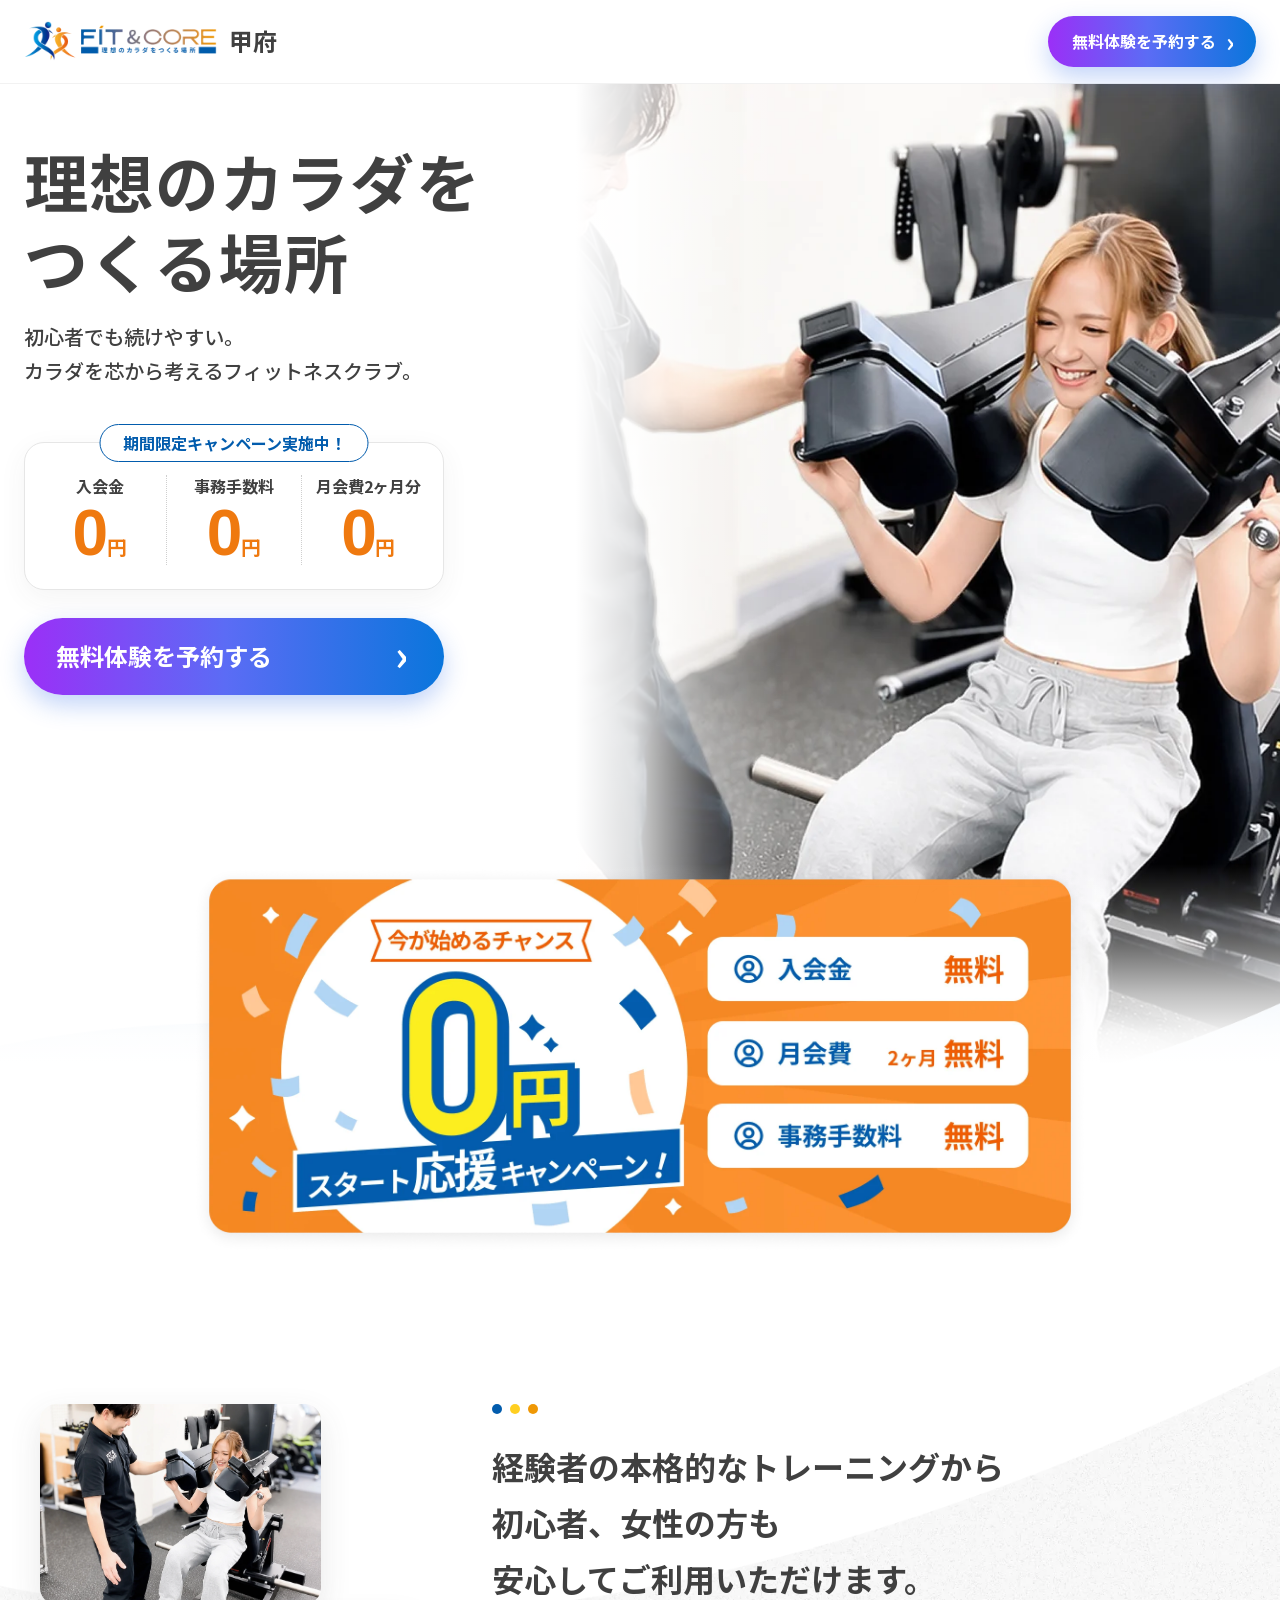
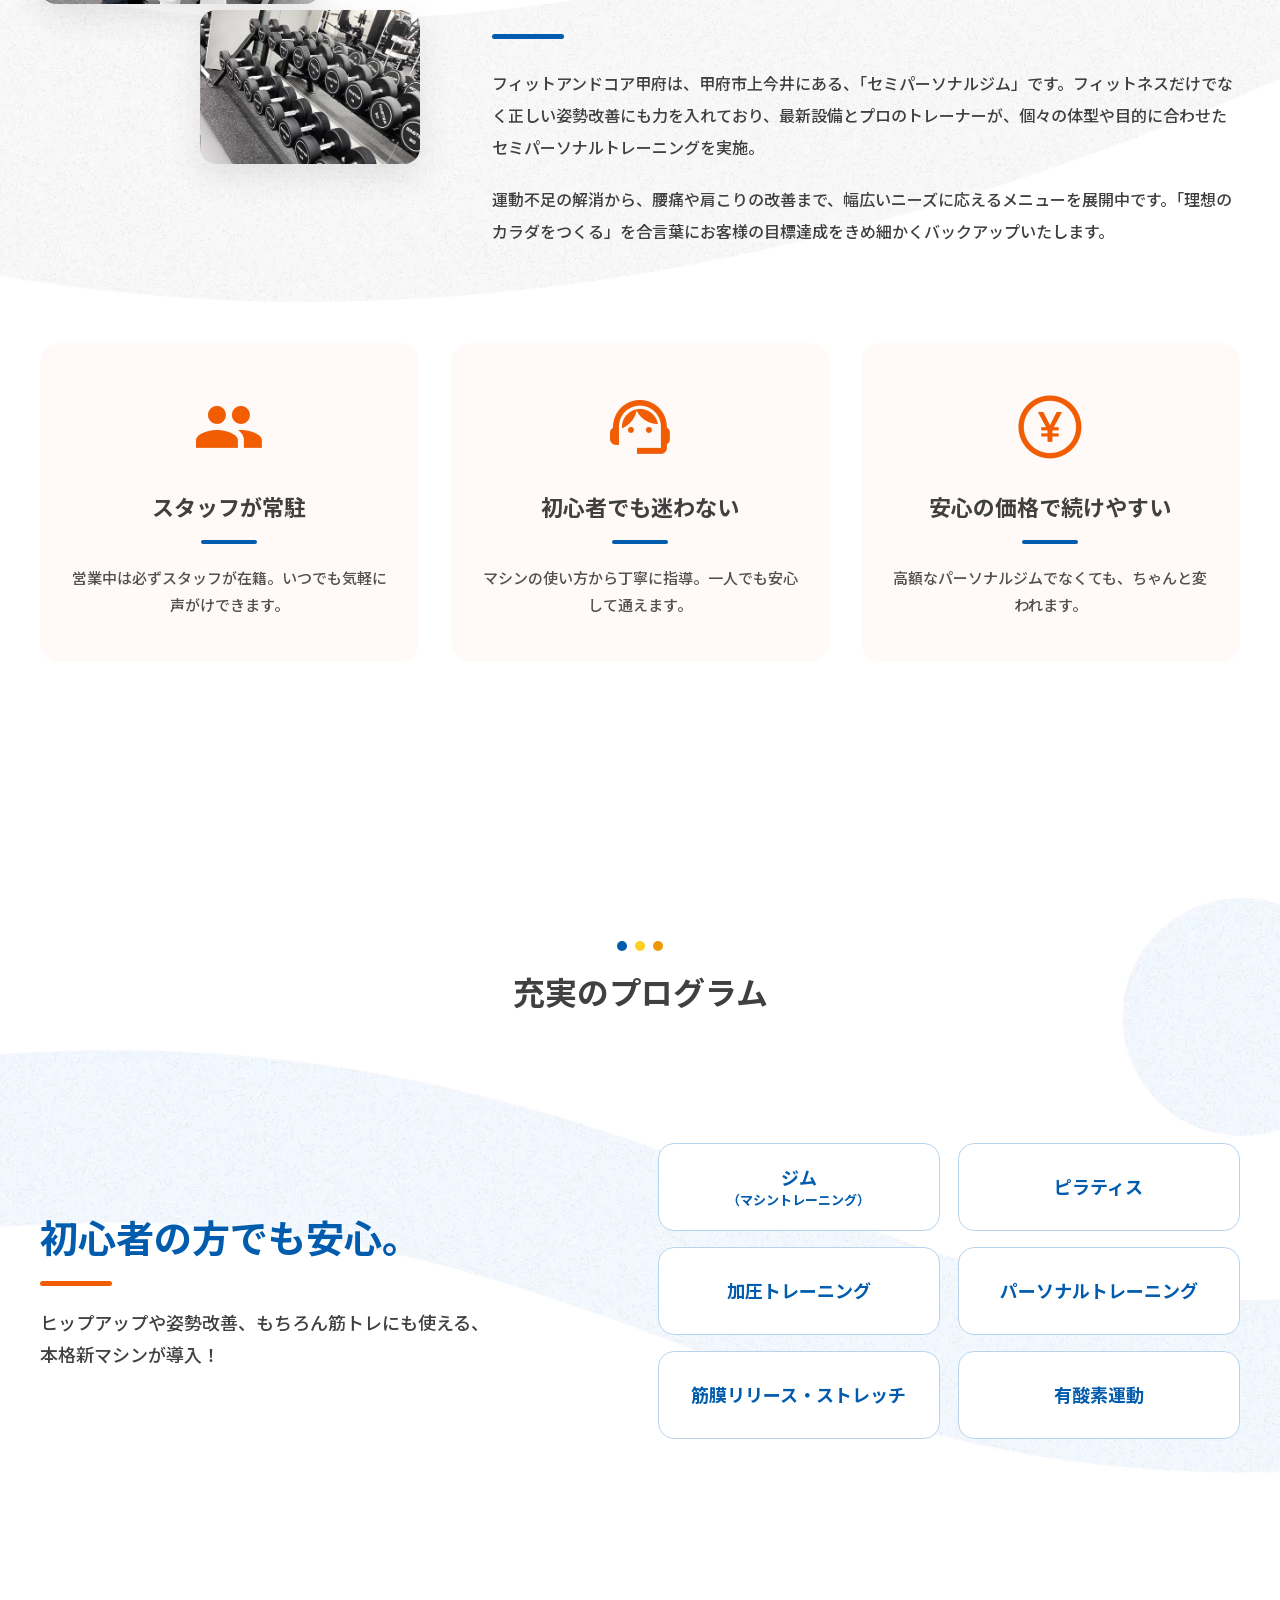
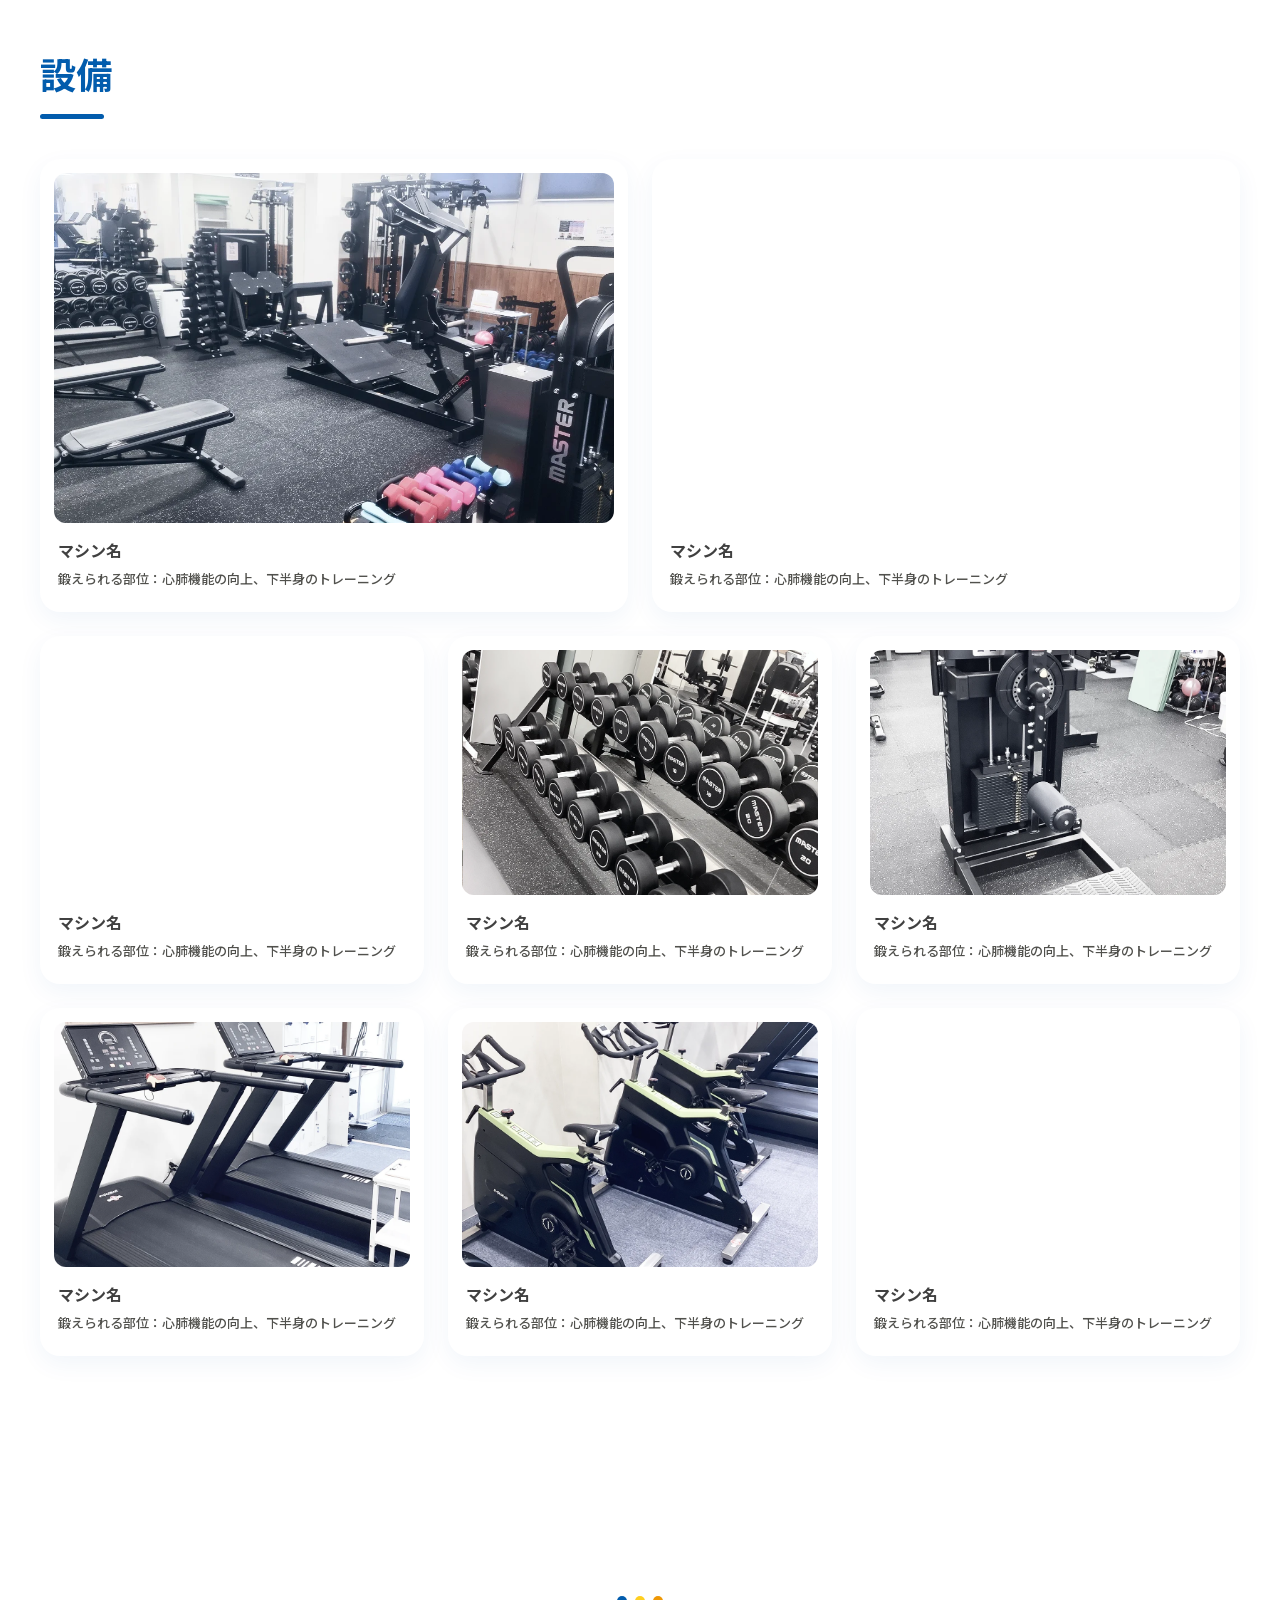
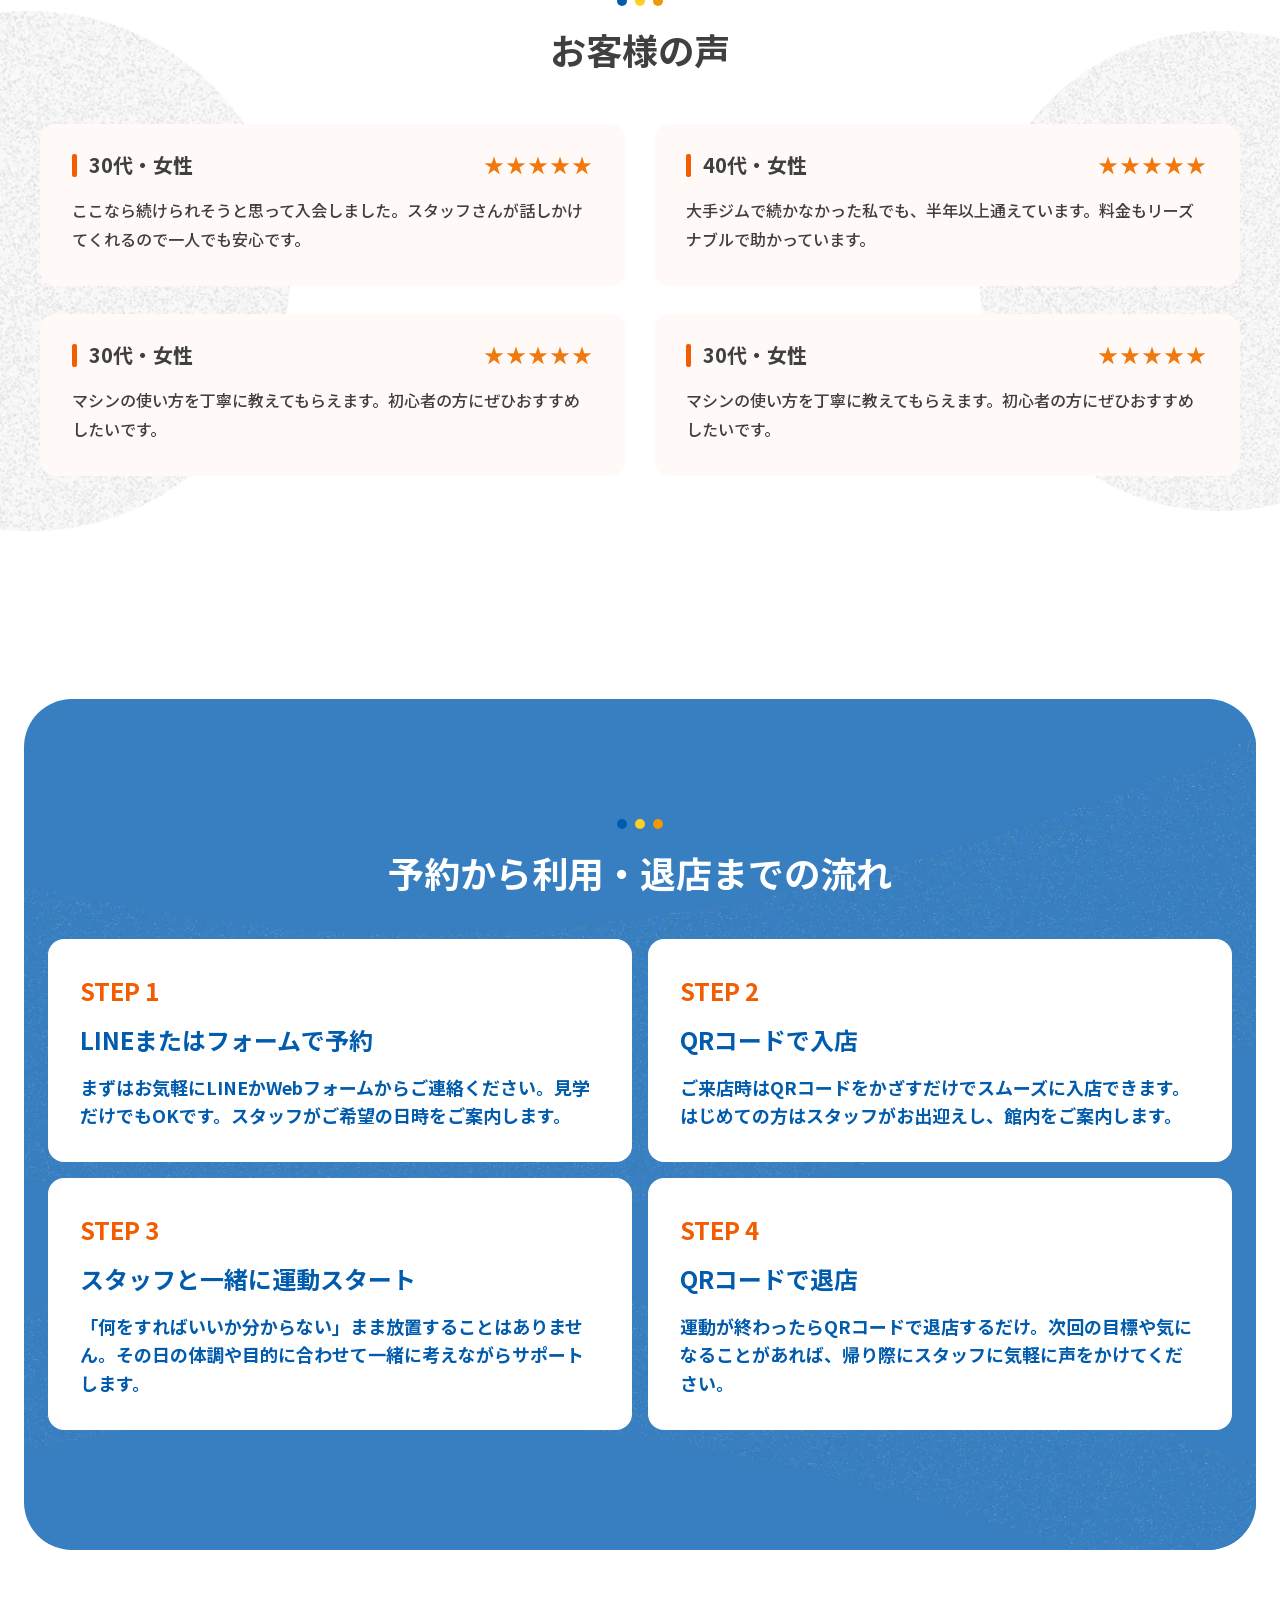
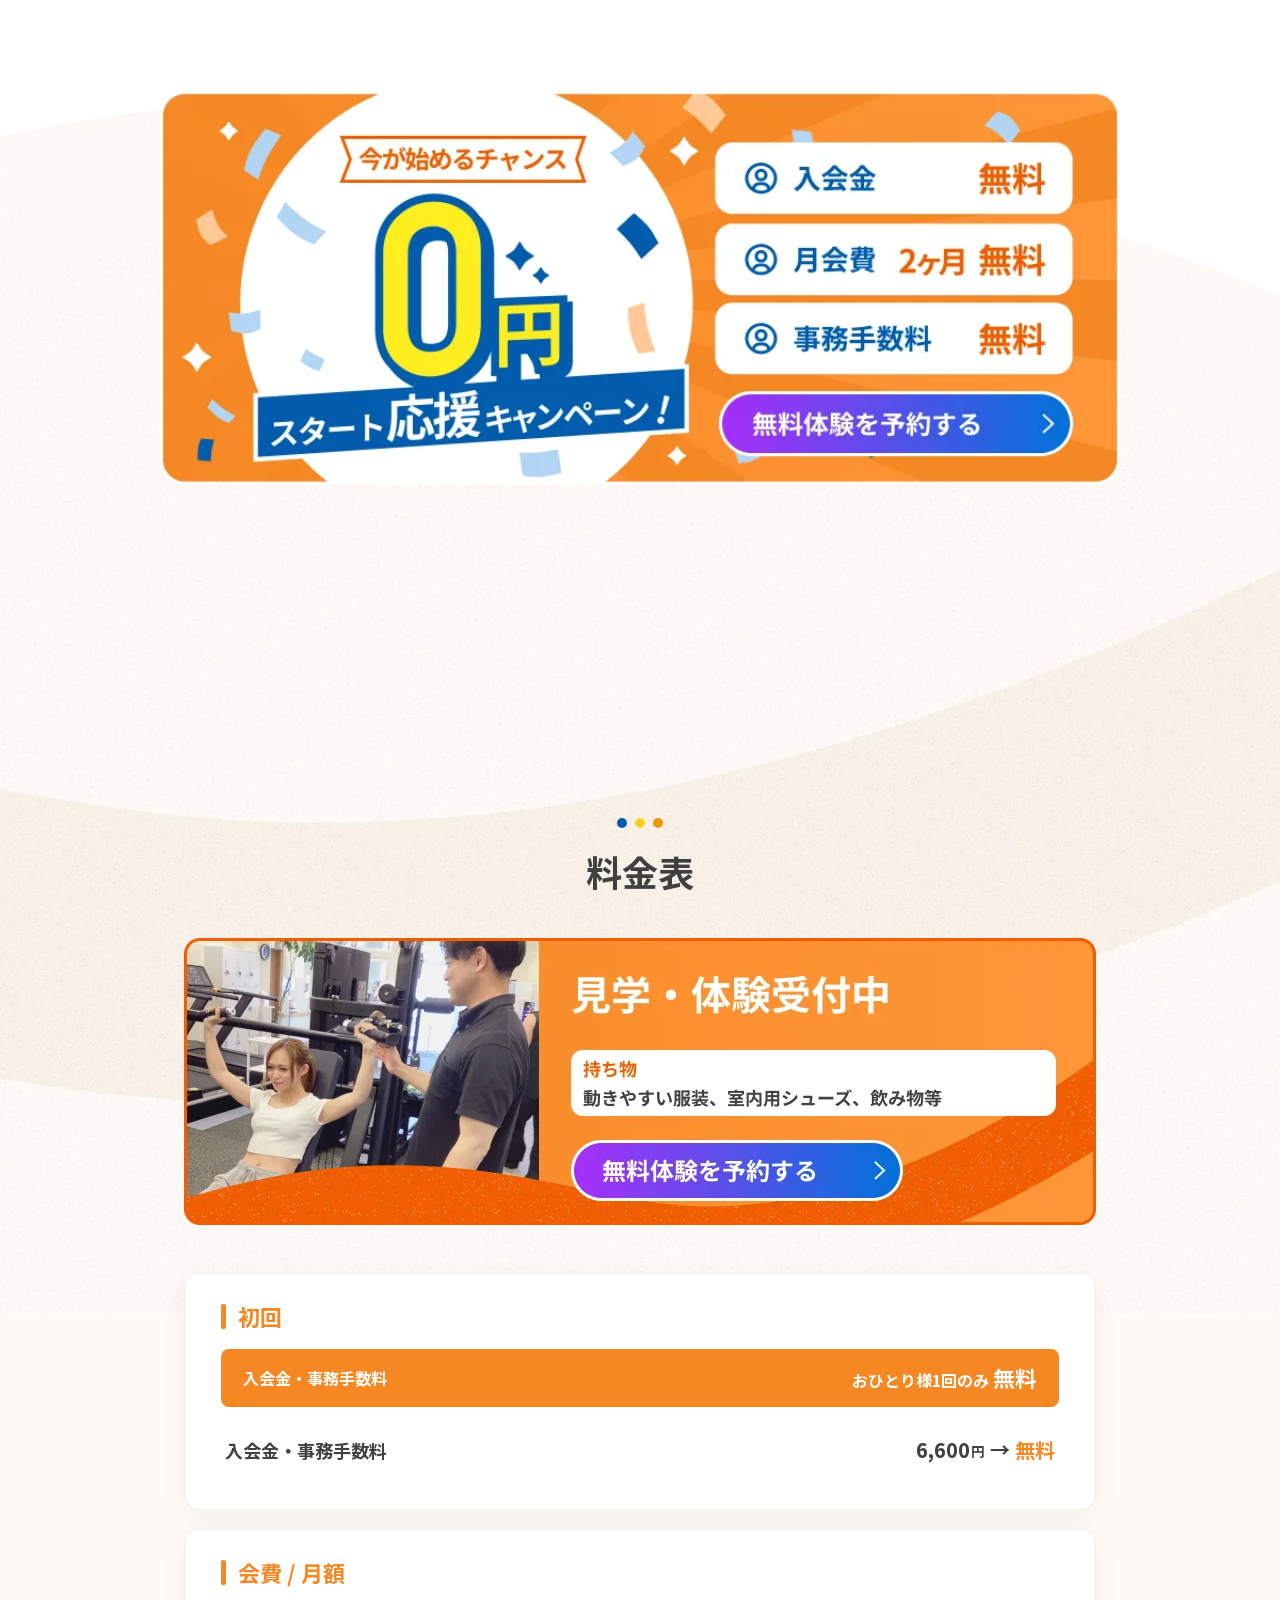
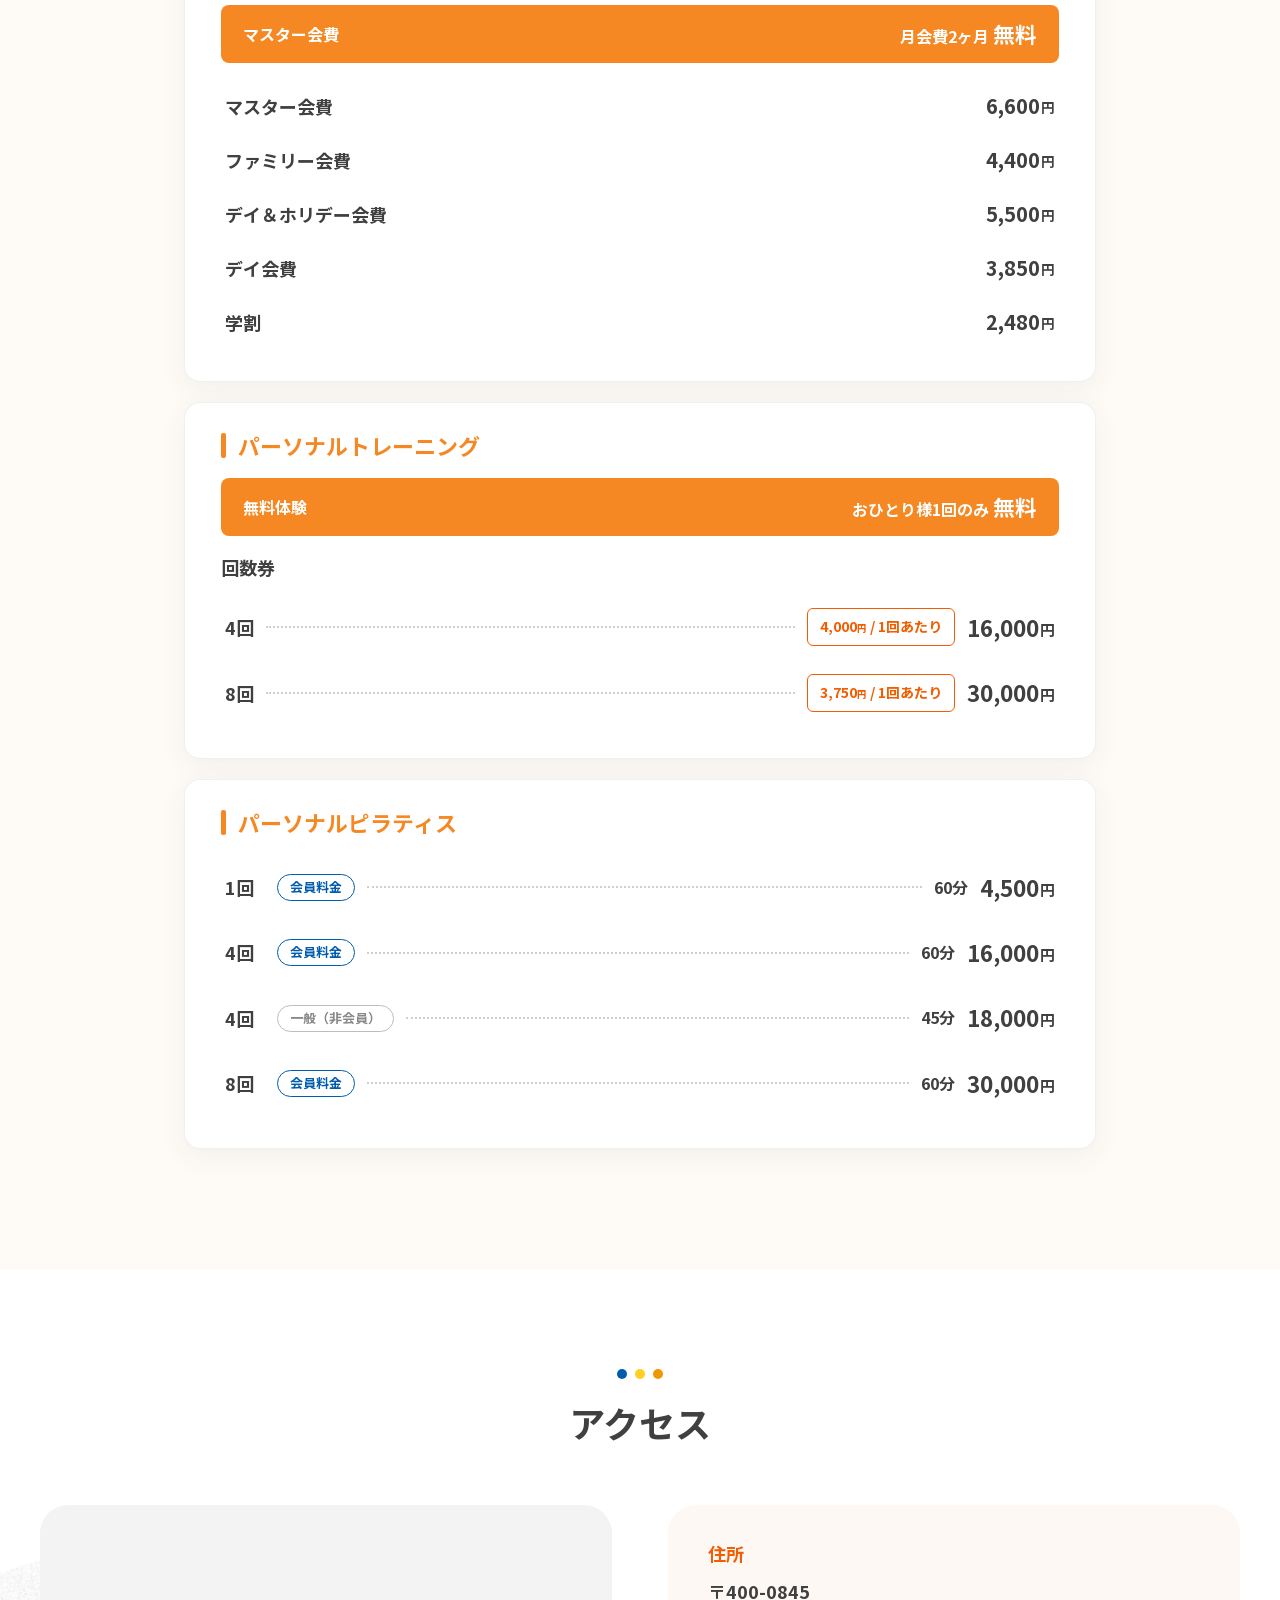
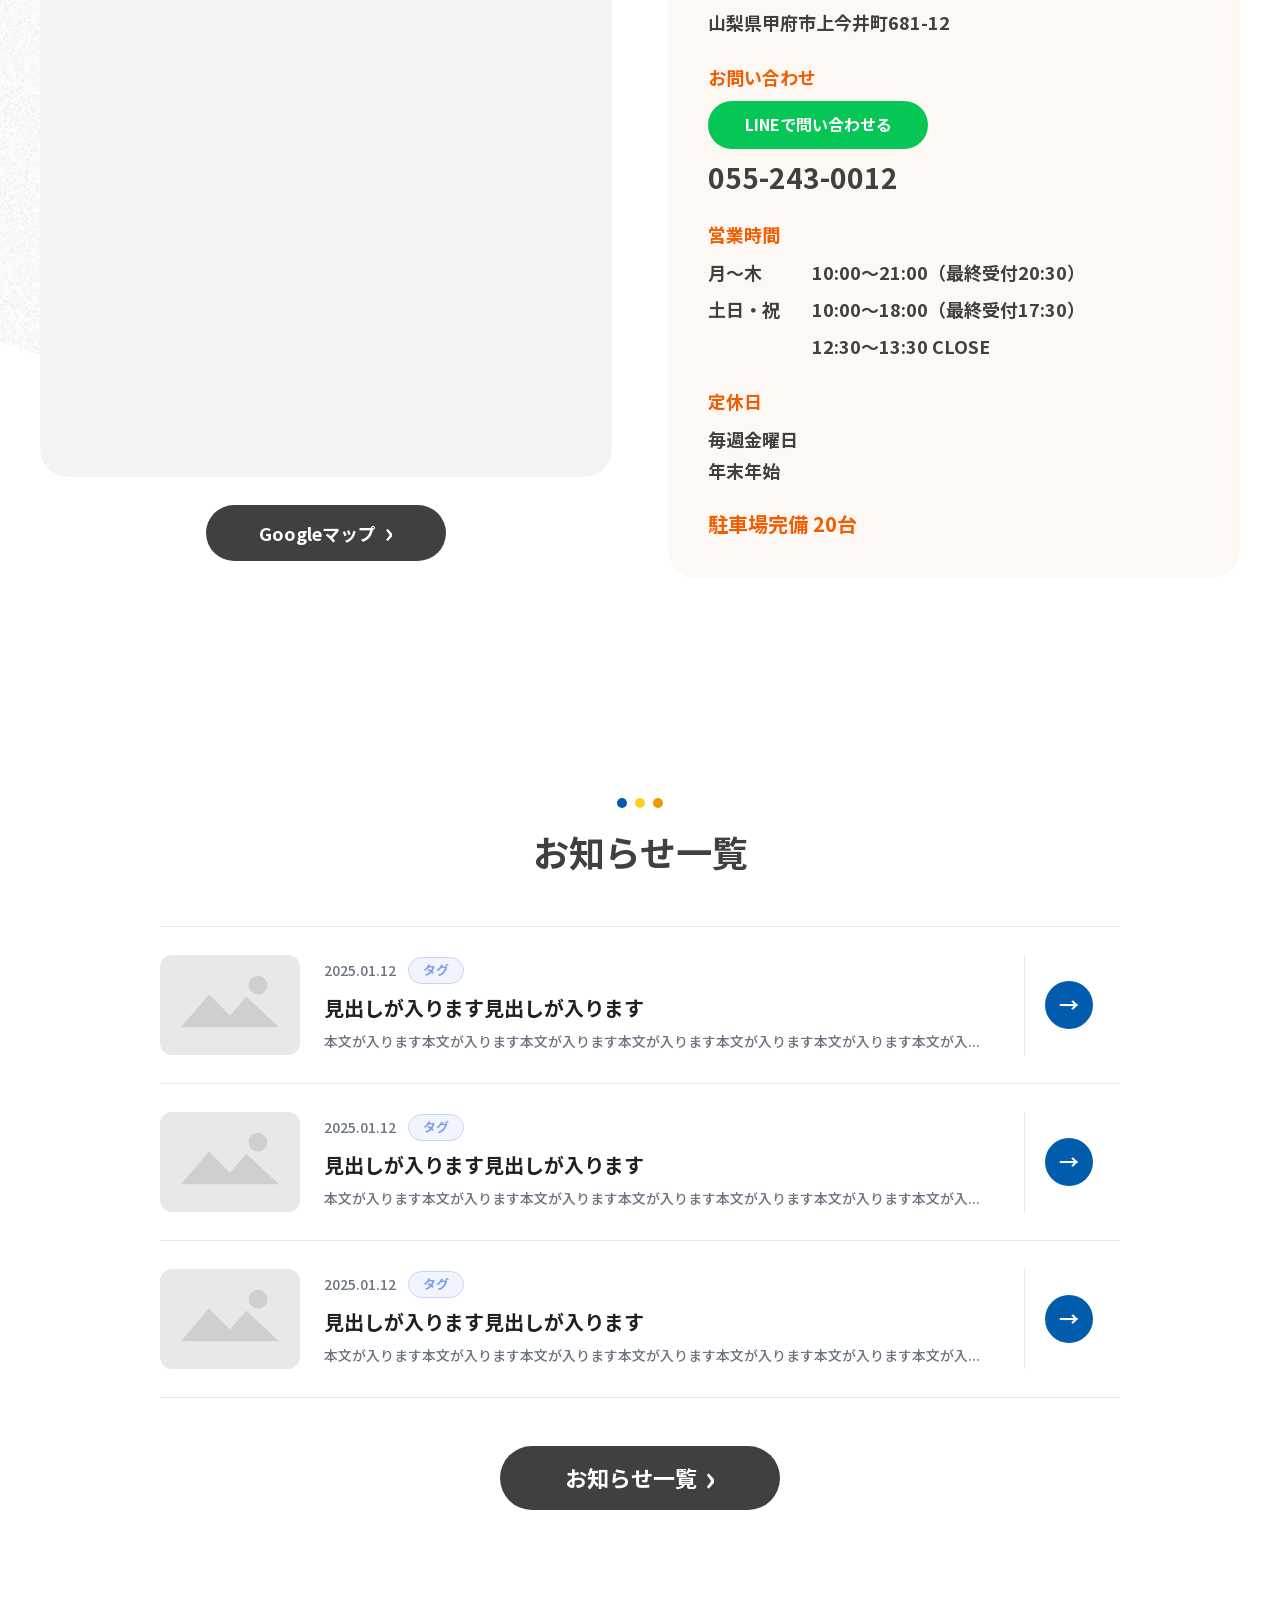
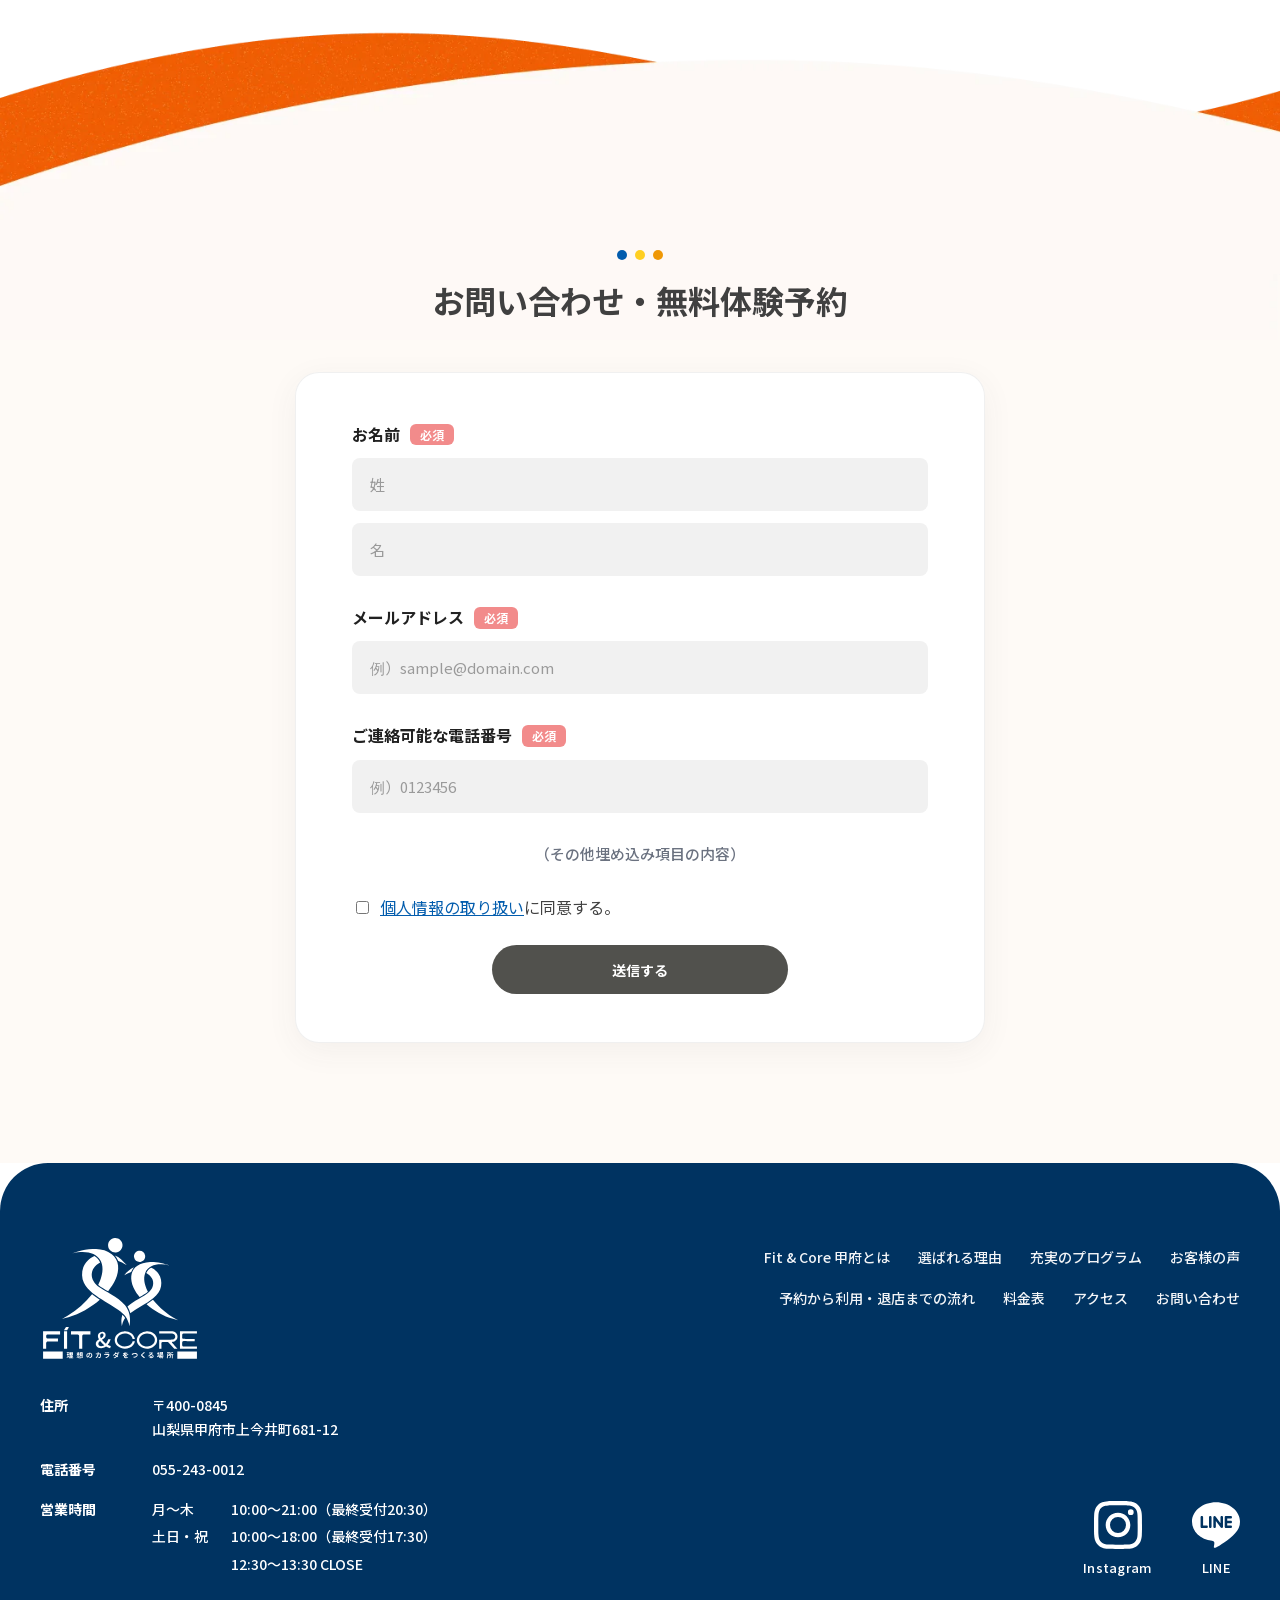
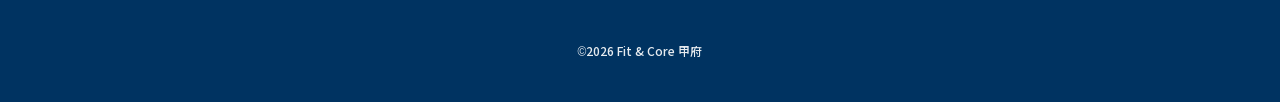
==== commit 3c4b988e: "フッターにInstagram・LINEのSNSリンクを追加 デザインに合わせたアイコン表示と、モバイルでは中央寄せになるよう調整。  Co-authored-by: Cursor <cursorage" ====
--- a/index.html
+++ b/index.html
@@ -11,8 +11,8 @@
   <link rel="preload" href="assets/fonts/noto-sans-jp-subset.woff2" as="font" type="font/woff2" crossorigin>
   <link rel="stylesheet" href="css/fonts.css?v=20260717c">
   <style>:root{--color-primary:#025cad;--color-primary-dark:#003361;--color-primary-flow:#377fc1;--color-orange:#ef790f;--color-orange-accent:#f25d01;--color-orange-light:#ff9f49;--color-text:#404040;--color-text-muted:#51514d;--color-text-dark:#212121;--color-text-news:#364153;--color-bg:#ffffff;--color-bg-beige:#fefaf6;--color-bg-beige-2:#fdf9f6;--color-bg-blue-light:#f3f9ff;--color-bg-blue-wave:#b2d5f4;--color-bg-blue-soft:#d2e5f7;--color-star:#ef790f;--color-tag-bg:#f1f4fd;--color-tag-text:#7d9ee8;--color-required:#d64a3f;--color-input-bg:#f1f1f1;--color-dark-btn:#404040;--color-submit:#51514d;--font-sans:"Noto Sans JP",sans-serif;--site-max:1920px;--site-width:min(100vw, var(--site-max));--container:min(1200px, calc(100% - 48px));--radius-sm:12px;--radius-md:16px;--radius-lg:24px;--radius-pill:67px;--shadow-card:0 4px 24px rgba(2, 92, 173, 0.06)}*,::after,::before{box-sizing:border-box}picture{display:block}.hero__visual picture{width:100%;height:100%}.hero__decor picture{width:100%}html{scroll-behavior:smooth;scroll-padding-top:96px}body{margin:0;font-family:var(--font-sans);font-size:16px;line-height:1.7;color:var(--color-text);background:#fff}.site{width:100%;max-width:var(--site-max);margin-inline:auto;overflow-x:hidden;background:var(--color-bg)}img{max-width:100%;height:auto;vertical-align:middle}a{color:inherit;text-decoration:none}ul{margin:0;padding:0;list-style:none}.container{width:var(--container);margin-inline:auto}.btn{display:inline-flex;align-items:center;justify-content:center;gap:8px;font-family:var(--font-sans);font-weight:500;border:none;cursor:pointer;transition:opacity .2s,transform .2s}.btn:hover{opacity:.9}.btn__arrow{display:inline-flex;align-items:center;justify-content:center;flex-shrink:0;line-height:1}.btn__arrow::after{content:"›";font-size:1.55em;font-weight:700;line-height:1;transform:translateY(-.05em)}.btn--primary{background:linear-gradient(90deg,#9b2ff7 0,#5b6cf5 48%,#0a76dc 100%);color:#fff;border-radius:var(--radius-pill);box-shadow:0 10px 24px rgba(37,99,235,.28)}.btn--orange{background:var(--color-orange-accent);color:#fff;border-radius:var(--radius-pill)}.btn--dark{background:var(--color-dark-btn);color:#fff;border-radius:var(--radius-pill)}.btn--submit{background:var(--color-submit);color:#fff;border-radius:71px;min-width:296px;min-height:49px;font-size:14px;font-weight:700}.btn--sm{min-height:51px;padding:0 22px 0 24px;gap:10px;font-size:16px;font-weight:700}.btn--lg{min-height:77px;padding:0 40px;gap:12px;font-size:24px;font-weight:700}.btn--lg .btn__arrow::after{font-size:1.7em}.btn--sm .btn__arrow::after{font-size:1.6em}.hero .btn--lg{width:100%;max-width:420px;padding:0 36px 0 32px;justify-content:center}.hero .btn--lg .btn__arrow{margin-left:auto}.header{position:sticky;top:0;z-index:100;background:rgba(255,255,255,.96);backdrop-filter:blur(8px);border-bottom:1px solid rgba(0,0,0,.05)}.header__inner{display:flex;align-items:center;justify-content:space-between;gap:16px;width:100%;max-width:none;min-height:83px;padding-inline:24px}.header__logo{display:flex;align-items:center;gap:12px}.header__logo img{width:auto;height:40px}.header__logo-sub{font-size:24px;font-weight:700;color:var(--color-text)}.header__menu-btn{display:none;position:relative;z-index:120;flex-direction:column;justify-content:center;gap:5px;width:44px;height:44px;padding:0;background:0 0;border:none;cursor:pointer}.header__menu-btn span{display:block;width:22px;height:2px;margin-inline:auto;background:var(--color-text);border-radius:1px;transition:transform .28s ease,opacity .2s ease;transform-origin:center}.header__overlay{display:none}.header__nav{display:none}.br-pc{display:inline}.hero{position:relative;overflow:hidden;background:#fff}.hero__visual{position:absolute;z-index:1;pointer-events:none}.hero__visual img{display:block;width:100%;height:100%;object-fit:cover;object-position:top center;border-radius:0}.hero__decor{position:absolute;left:0;right:0;bottom:0;z-index:3;pointer-events:none;line-height:0}.hero__wave{display:block;width:100%;height:auto}.hero__fade{position:absolute;z-index:2;pointer-events:none}.hero__bottom-fade{position:absolute;left:0;right:0;bottom:0;z-index:3;height:clamp(120px,20vw,220px);pointer-events:none;background:linear-gradient(to bottom,rgba(255,255,255,0) 0,rgba(255,255,255,.35) 35%,rgba(255,255,255,.75) 65%,rgba(255,255,255,.95) 85%,#fff 100%)}.hero__inner{position:relative;z-index:4}.hero__content{position:relative;width:100%}.hero__title{margin:0 0 20px;font-size:clamp(2.5rem, 5vw, 4.5rem);font-weight:700;line-height:1.25;color:var(--color-text);letter-spacing:.02em}.hero__lead{margin:0 0 36px;font-size:20px;font-weight:500;line-height:1.7;color:var(--color-text)}.hero__campaign{position:relative;width:100%;max-width:420px;margin-bottom:28px;padding-top:18px}.hero__campaign-note{position:absolute;top:0;left:50%;z-index:2;transform:translateX(-50%);display:inline-flex;align-items:center;justify-content:center;margin:0;padding:6px 18px;white-space:nowrap;font-size:15px;font-weight:700;line-height:1.4;color:var(--color-primary);background:#fff;border:1.5px solid var(--color-primary);border-radius:var(--radius-pill)}.hero__zeros{display:flex;align-items:stretch;gap:0;padding:28px 12px 22px;background:#fff;border:1px solid #e6e6e6;border-radius:20px;box-shadow:0 8px 28px rgba(64,64,64,.06)}.hero__zero{flex:1;display:flex;flex-direction:column;align-items:center;justify-content:center;text-align:center;padding:0 8px}.hero__zero+.hero__zero{border-left:1.5px dotted #cfcfcf}.hero__zero-label{margin:0 0 4px;font-size:15px;font-weight:700;line-height:1.4;color:var(--color-text)}.hero__zero-value{margin:0;font-size:18px;font-weight:700;color:var(--color-orange);line-height:1}.hero__zero-value span{font-size:clamp(2.75rem, 5vw, 3.75rem);font-family:Helvetica,Arial,"Noto Sans JP",sans-serif;font-weight:700;line-height:1;letter-spacing:-.02em}@media (min-width:1024px){.hero{min-height:980px}.hero__visual{top:0;right:0;left:45%;bottom:0;width:auto;height:auto}.hero__visual img{object-position:58% top}.hero__decor{width:100%;bottom:-38%}.hero__fade{top:0;bottom:0;left:45%;width:min(220px,16vw);background:linear-gradient(90deg,#fff 0,rgba(255,255,255,.85) 28%,rgba(255,255,255,.35) 62%,rgba(255,255,255,0) 100%)}.hero__bottom-fade{height:200px}.hero__inner{padding:56px 24px 140px;padding-left:max(24px,calc((var(--site-width) - 1512px)/ 2 + 80px))}.hero__content{max-width:520px;margin:0}.hero__title{font-size:64px}.hero__campaign-note{font-size:16px;padding:7px 22px}.hero__zeros{padding:32px 8px 24px}.hero__zero-label{font-size:16px}.hero__zero-value{font-size:20px}.hero__zero-value span{font-size:64px}}@media (max-width:1023px){.hero{min-height:auto;padding-bottom:0}.hero__visual{position:relative;width:100%;height:320px;margin-bottom:0;overflow:hidden}.hero__visual::after{content:"";position:absolute;left:0;right:0;bottom:0;z-index:2;height:clamp(120px,32vw,180px);pointer-events:none;background:linear-gradient(to bottom,rgba(255,255,255,0) 0,rgba(255,255,255,.25) 28%,rgba(255,255,255,.7) 58%,rgba(255,255,255,.95) 82%,#fff 100%)}.hero__decor{position:absolute;left:0;right:0;bottom:-18%}.hero__fade{display:none}.hero__bottom-fade{display:none}.hero__inner{padding:28px 24px 100px}.hero__campaign{max-width:none}.hero__campaign-note{font-size:13px;padding:5px 14px}.hero .btn--lg{max-width:none;font-size:18px;min-height:64px}}.campaign-banner{position:relative;z-index:5;padding:0 0 48px;margin-top:-200px;background:0 0}.campaign-banner__img{display:block;width:100%;max-width:900px;margin-inline:auto;border-radius:23px}@media (max-width:1023px){.campaign-banner{margin-top:-96px;padding:0 16px 32px}}@media (max-width:768px){:root{--container:calc(100% - 32px)}.br-pc{display:none}.header{z-index:120}.header__inner{position:relative;z-index:2;min-height:64px;padding-inline:16px}.header__logo img{height:32px}.header__logo-sub{font-size:18px}.header__cta{display:none}.header__menu-btn{display:flex}.hero__visual{height:clamp(240px,62vw,300px)}.hero__visual::after{height:clamp(100px,30vw,140px)}.hero__fade{display:none}.hero__decor{bottom:-12%}.hero__bottom-fade{display:none}.hero__inner{padding:20px 16px 72px}.hero__title{font-size:clamp(2rem, 9vw, 2.6rem);margin-bottom:12px}.hero__lead{font-size:15px;margin-bottom:20px;line-height:1.7}.hero__campaign{margin-bottom:20px}.hero__campaign-note{font-size:11px;padding:4px 10px;white-space:nowrap;letter-spacing:.01em}.hero__zeros{display:flex;flex-direction:row;align-items:stretch;padding:18px 8px 16px}.hero__zero{flex:1 1 0;width:auto;min-width:0;padding:0 4px}.hero__zero+.hero__zero{border-left:1.5px dotted #cfcfcf;border-top:none;padding-top:0;margin-top:0}.hero__zero-label{font-size:11px}.hero__zero-value{font-size:14px}.hero__zero-value span{font-size:clamp(1.75rem, 9vw, 2.5rem)}.hero .btn--lg{width:100%;min-height:54px;font-size:16px}.campaign-banner{margin-top:-56px;padding:0 12px 28px}.campaign-banner__img{border-radius:16px}}</style>
-  <link rel="preload" href="css/style.min.css?v=20260717c" as="style" onload="this.onload=null;this.rel='stylesheet'">
-  <noscript><link rel="stylesheet" href="css/style.min.css?v=20260717c"></noscript>
+  <link rel="preload" href="css/style.min.css?v=20260721c" as="style" onload="this.onload=null;this.rel='stylesheet'">
+  <noscript><link rel="stylesheet" href="css/style.min.css?v=20260721c"></noscript>
 </head>
 <body>
   <div class="site">
@@ -680,20 +680,36 @@
           </div>
         </dl>
       </div>
-      <nav class="footer__nav" aria-label="フッターナビゲーション">
-        <ul class="footer__nav-row">
-          <li><a href="#about">Fit &amp; Core 甲府とは</a></li>
-          <li><a href="#about">選ばれる理由</a></li>
-          <li><a href="#program">充実のプログラム</a></li>
-          <li><a href="#reviews">お客様の声</a></li>
+      <div class="footer__aside">
+        <nav class="footer__nav" aria-label="フッターナビゲーション">
+          <ul class="footer__nav-row">
+            <li><a href="#about">Fit &amp; Core 甲府とは</a></li>
+            <li><a href="#about">選ばれる理由</a></li>
+            <li><a href="#program">充実のプログラム</a></li>
+            <li><a href="#reviews">お客様の声</a></li>
+          </ul>
+          <ul class="footer__nav-row">
+            <li><a href="#flow">予約から利用・退店までの流れ</a></li>
+            <li><a href="#price-table">料金表</a></li>
+            <li><a href="#access">アクセス</a></li>
+            <li><a href="#contact">お問い合わせ</a></li>
+          </ul>
+        </nav>
+        <ul class="footer__sns" aria-label="SNS">
+          <li>
+            <a class="footer__sns-link" href="https://www.instagram.com/fit.core.kofu/" target="_blank" rel="noopener noreferrer">
+              <img class="footer__sns-icon" src="assets/images/icon-instagram.svg" alt="" width="48" height="48" loading="lazy" decoding="async">
+              <span class="footer__sns-label">Instagram</span>
+            </a>
+          </li>
+          <li>
+            <a class="footer__sns-link" href="https://lin.ee/ra7OqvO" target="_blank" rel="noopener noreferrer">
+              <img class="footer__sns-icon" src="assets/images/icon-line.svg" alt="" width="48" height="48" loading="lazy" decoding="async">
+              <span class="footer__sns-label">LINE</span>
+            </a>
+          </li>
         </ul>
-        <ul class="footer__nav-row">
-          <li><a href="#flow">予約から利用・退店までの流れ</a></li>
-          <li><a href="#price-table">料金表</a></li>
-          <li><a href="#access">アクセス</a></li>
-          <li><a href="#contact">お問い合わせ</a></li>
-        </ul>
-      </nav>
+      </div>
     </div>
     <p class="footer__copy">&copy;2026 Fit &amp; Core 甲府</p>
   </footer>
@@ -712,6 +728,6 @@
     </nav>
   </div>
 
-  <script src="js/main.js?v=20260717c" defer></script>
+  <script src="js/main.js?v=20260721b" defer></script>
 </body>
 </html>
--- a/css/style.min.css
+++ b/css/style.min.css
@@ -1 +1 @@
-:root{--color-primary:#025cad;--color-primary-dark:#003361;--color-primary-flow:#377fc1;--color-orange:#ef790f;--color-orange-accent:#f25d01;--color-orange-light:#ff9f49;--color-text:#404040;--color-text-muted:#51514d;--color-text-dark:#212121;--color-text-news:#364153;--color-bg:#ffffff;--color-bg-beige:#fefaf6;--color-bg-beige-2:#fdf9f6;--color-bg-blue-light:#f3f9ff;--color-bg-blue-wave:#b2d5f4;--color-bg-blue-soft:#d2e5f7;--color-star:#ef790f;--color-tag-bg:#f1f4fd;--color-tag-text:#7d9ee8;--color-required:#d64a3f;--color-input-bg:#f1f1f1;--color-dark-btn:#404040;--color-submit:#51514d;--font-sans:"Noto Sans JP",sans-serif;--site-max:1920px;--site-width:min(100vw, var(--site-max));--container:min(1200px, calc(100% - 48px));--radius-sm:12px;--radius-md:16px;--radius-lg:24px;--radius-pill:67px;--shadow-card:0 4px 24px rgba(2, 92, 173, 0.06)}*,::after,::before{box-sizing:border-box}picture{display:block}.hero__visual picture{width:100%;height:100%}.hero__decor picture{width:100%}.about__bg picture,.about__photos picture,.access__accent picture,.contact__bg picture,.facility__bg picture,.flow__bg picture,.pricing__bg picture,.programs__bg picture,.reviews__accents picture{display:contents}.campaign-banner picture,.facility-card picture,.pricing-campaign picture,.pricing-visit picture{width:100%}html{scroll-behavior:smooth;scroll-padding-top:96px}body{margin:0;font-family:var(--font-sans);font-size:16px;line-height:1.7;color:var(--color-text);background:#fff}.site{width:100%;max-width:var(--site-max);margin-inline:auto;overflow-x:hidden;background:var(--color-bg)}img{max-width:100%;height:auto;vertical-align:middle}a{color:inherit;text-decoration:none}ul{margin:0;padding:0;list-style:none}.container{width:var(--container);margin-inline:auto}.visually-hidden{position:absolute;width:1px;height:1px;padding:0;margin:-1px;overflow:hidden;clip:rect(0,0,0,0);white-space:nowrap;border:0}.btn{display:inline-flex;align-items:center;justify-content:center;gap:8px;font-family:var(--font-sans);font-weight:500;border:none;cursor:pointer;transition:opacity .2s,transform .2s}.btn:hover{opacity:.9}.btn__arrow{display:inline-flex;align-items:center;justify-content:center;flex-shrink:0;line-height:1}.btn__arrow::after{content:"›";font-size:1.55em;font-weight:700;line-height:1;transform:translateY(-.05em)}.btn--primary{background:linear-gradient(90deg,#9b2ff7 0,#5b6cf5 48%,#0a76dc 100%);color:#fff;border-radius:var(--radius-pill);box-shadow:0 10px 24px rgba(37,99,235,.28)}.btn--orange{background:var(--color-orange-accent);color:#fff;border-radius:var(--radius-pill)}.btn--dark{background:var(--color-dark-btn);color:#fff;border-radius:var(--radius-pill)}.btn--submit{background:var(--color-submit);color:#fff;border-radius:71px;min-width:296px;min-height:49px;font-size:14px;font-weight:700}.btn--sm{min-height:51px;padding:0 22px 0 24px;gap:10px;font-size:16px;font-weight:700}.btn--lg{min-height:77px;padding:0 40px;gap:12px;font-size:24px;font-weight:700}.btn--lg .btn__arrow::after{font-size:1.7em}.btn--sm .btn__arrow::after{font-size:1.6em}.hero .btn--lg{width:100%;max-width:420px;padding:0 36px 0 32px;justify-content:center}.hero .btn--lg .btn__arrow{margin-left:auto}.section-heading{margin-bottom:40px}.section-heading--center{display:flex;flex-direction:column;align-items:center;justify-content:flex-start;text-align:center}.section-heading--white .section-heading__title{color:#fff}.section-heading__dots{display:block;width:46px;height:10px;margin:0 0 16px;padding:0;position:relative;flex-shrink:0;line-height:0}.section-heading--center .section-heading__dots{margin-inline:auto}.section-heading__dots::before{content:"";display:block;width:10px;height:10px;border-radius:50%;background:var(--color-primary);box-shadow:18px 0 0 #ffcf21,36px 0 0 #ef9805}.section-heading__title{margin:0;font-size:clamp(1.5rem, 3vw, 2.25rem);font-weight:700;line-height:1.5;color:var(--color-text)}.section-heading--center .section-heading__title{width:fit-content;max-width:100%;margin-inline:auto;text-align:center}.section-heading__title--sm{font-size:clamp(1.25rem, 2.5vw, 2rem)}.section-heading__title--blue{color:var(--color-primary);font-size:clamp(1.75rem, 3vw, 2.5rem)}.section-heading--inline{margin-bottom:24px}.section{padding:80px 0}.header{position:sticky;top:0;z-index:100;background:rgba(255,255,255,.96);backdrop-filter:blur(8px);border-bottom:1px solid rgba(0,0,0,.05)}.header__inner{display:flex;align-items:center;justify-content:space-between;gap:16px;width:100%;max-width:none;min-height:83px;padding-inline:24px}.header__logo{display:flex;align-items:center;gap:12px}.header__logo img{width:auto;height:40px}.header__logo-sub{font-size:24px;font-weight:700;color:var(--color-text)}.header__menu-btn{display:none;position:relative;z-index:120;flex-direction:column;justify-content:center;gap:5px;width:44px;height:44px;padding:0;background:0 0;border:none;cursor:pointer}.header__menu-btn span{display:block;width:22px;height:2px;margin-inline:auto;background:var(--color-text);border-radius:1px;transition:transform .28s ease,opacity .2s ease;transform-origin:center}.header__overlay{display:none}.header__nav{display:none}.br-pc{display:inline}.hero{position:relative;overflow:hidden;background:#fff}.hero__visual{position:absolute;z-index:1;pointer-events:none}.hero__visual img{display:block;width:100%;height:100%;object-fit:cover;object-position:top center;border-radius:0}.hero__decor{position:absolute;left:0;right:0;bottom:0;z-index:3;pointer-events:none;line-height:0}.hero__wave{display:block;width:100%;height:auto}.hero__fade{position:absolute;z-index:2;pointer-events:none}.hero__bottom-fade{position:absolute;left:0;right:0;bottom:0;z-index:3;height:clamp(120px,20vw,220px);pointer-events:none;background:linear-gradient(to bottom,rgba(255,255,255,0) 0,rgba(255,255,255,.35) 35%,rgba(255,255,255,.75) 65%,rgba(255,255,255,.95) 85%,#fff 100%)}.hero__inner{position:relative;z-index:4}.hero__content{position:relative;width:100%}.hero__title{margin:0 0 20px;font-size:clamp(2.5rem, 5vw, 4.5rem);font-weight:700;line-height:1.25;color:var(--color-text);letter-spacing:.02em}.hero__lead{margin:0 0 36px;font-size:20px;font-weight:500;line-height:1.7;color:var(--color-text)}.hero__campaign{position:relative;width:100%;max-width:420px;margin-bottom:28px;padding-top:18px}.hero__campaign-note{position:absolute;top:0;left:50%;z-index:2;transform:translateX(-50%);display:inline-flex;align-items:center;justify-content:center;margin:0;padding:6px 18px;white-space:nowrap;font-size:15px;font-weight:700;line-height:1.4;color:var(--color-primary);background:#fff;border:1.5px solid var(--color-primary);border-radius:var(--radius-pill)}.hero__zeros{display:flex;align-items:stretch;gap:0;padding:28px 12px 22px;background:#fff;border:1px solid #e6e6e6;border-radius:20px;box-shadow:0 8px 28px rgba(64,64,64,.06)}.hero__zero{flex:1;display:flex;flex-direction:column;align-items:center;justify-content:center;text-align:center;padding:0 8px}.hero__zero+.hero__zero{border-left:1.5px dotted #cfcfcf}.hero__zero-label{margin:0 0 4px;font-size:15px;font-weight:700;line-height:1.4;color:var(--color-text)}.hero__zero-value{margin:0;font-size:18px;font-weight:700;color:var(--color-orange);line-height:1}.hero__zero-value span{font-size:clamp(2.75rem, 5vw, 3.75rem);font-family:Helvetica,Arial,"Noto Sans JP",sans-serif;font-weight:700;line-height:1;letter-spacing:-.02em}@media (min-width:1024px){.hero{min-height:980px}.hero__visual{top:0;right:0;left:45%;bottom:0;width:auto;height:auto}.hero__visual img{object-position:58% top}.hero__decor{width:100%;bottom:-38%}.hero__fade{top:0;bottom:0;left:45%;width:min(220px,16vw);background:linear-gradient(90deg,#fff 0,rgba(255,255,255,.85) 28%,rgba(255,255,255,.35) 62%,rgba(255,255,255,0) 100%)}.hero__bottom-fade{height:200px}.hero__inner{padding:56px 24px 140px;padding-left:max(24px,calc((var(--site-width) - 1512px)/ 2 + 80px))}.hero__content{max-width:520px;margin:0}.hero__title{font-size:64px}.hero__campaign-note{font-size:16px;padding:7px 22px}.hero__zeros{padding:32px 8px 24px}.hero__zero-label{font-size:16px}.hero__zero-value{font-size:20px}.hero__zero-value span{font-size:64px}}@media (max-width:1023px){.hero{min-height:auto;padding-bottom:0}.hero__visual{position:relative;width:100%;height:320px;margin-bottom:0;overflow:hidden}.hero__visual::after{content:"";position:absolute;left:0;right:0;bottom:0;z-index:2;height:clamp(120px,32vw,180px);pointer-events:none;background:linear-gradient(to bottom,rgba(255,255,255,0) 0,rgba(255,255,255,.25) 28%,rgba(255,255,255,.7) 58%,rgba(255,255,255,.95) 82%,#fff 100%)}.hero__decor{position:absolute;left:0;right:0;bottom:-18%}.hero__fade{display:none}.hero__bottom-fade{display:none}.hero__inner{padding:28px 24px 100px}.hero__campaign{max-width:none}.hero__campaign-note{font-size:13px;padding:5px 14px}.hero .btn--lg{max-width:none;font-size:18px;min-height:64px}}.campaign-banner{position:relative;z-index:5;padding:0 0 48px;margin-top:-200px;background:0 0}.campaign-banner__img{display:block;width:100%;max-width:900px;margin-inline:auto;border-radius:23px}@media (max-width:1023px){.campaign-banner{margin-top:-96px;padding:0 16px 32px}}.about{position:relative;overflow:hidden;background:#fff;padding-top:100px;padding-bottom:100px}.about__bg{position:absolute;inset:0;z-index:0;pointer-events:none}.about__bg img{position:absolute;left:0;top:2%;width:100%;height:auto;max-width:none}.about>.container{position:relative;z-index:1}.about__top{display:grid;grid-template-columns:minmax(280px,380px) 1fr;gap:64px 72px;align-items:start;margin-bottom:96px}.about__photos{position:relative;min-height:360px}.about__photo{border-radius:16px;object-fit:cover}.about__photo--1{position:relative;z-index:2;width:74%;box-shadow:0 12px 32px rgba(64,64,64,.12)}.about__photo--2{position:absolute;right:0;bottom:0;width:58%;box-shadow:0 12px 32px rgba(64,64,64,.12)}.about .section-heading{margin-bottom:0}.about .section-heading__dots{margin-bottom:24px}.about .section-heading__title{font-size:clamp(1.5rem, 2.6vw, 2rem);line-height:1.75}.about .section-heading__title::after{content:"";display:block;width:72px;height:5px;margin-top:28px;background:var(--color-primary);border-radius:3px}.about__text p{margin:28px 0 0;font-size:16px;font-weight:500;line-height:2;color:var(--color-text)}.about__text p+p{margin-top:20px}.feature-cards{display:grid;grid-template-columns:repeat(3,1fr);gap:32px}.feature-card{display:flex;flex-direction:column;align-items:center;padding:48px 28px 44px;text-align:center;background:#fffaf7;border-radius:20px}.feature-card__icon{display:flex;align-items:center;justify-content:center;width:72px;height:72px;margin-bottom:28px}.feature-card__icon img{display:block;width:100%;height:100%;object-fit:contain}.feature-card__title{margin:0;font-size:22px;font-weight:700;color:var(--color-text);line-height:1.4}.feature-card__title::after{content:"";display:block;width:56px;height:4px;margin:18px auto 0;background:var(--color-primary);border-radius:2px}.feature-card__text{margin:20px 0 0;font-size:15px;font-weight:500;color:var(--color-text-muted);line-height:1.8}.programs{position:relative;overflow:hidden;background:#fff;padding-top:clamp(140px,14vw,220px);padding-bottom:clamp(140px,14vw,220px);min-height:calc(var(--site-width) * 689 / 1512 + 120px)}.programs__bg{position:absolute;inset:0;z-index:0;pointer-events:none}.programs__bg img{position:absolute;left:0;top:0;width:100%;height:100%;max-width:none;object-fit:contain;object-position:center center}.programs .container{position:relative;z-index:1}.programs__intro{margin-bottom:0}.programs .section-heading{margin-bottom:56px}.programs__grid{display:grid;grid-template-columns:minmax(280px,1fr) minmax(320px,1.05fr);gap:48px 64px;align-items:center}.programs__catch{margin:0 0 20px;font-size:clamp(1.75rem, 3vw, 2.75rem);font-weight:700;color:var(--color-primary);line-height:1.35}.programs__catch::after{content:"";display:block;width:72px;height:5px;margin-top:18px;background:var(--color-orange-accent);border-radius:3px}.programs__lead p{margin:0;font-size:18px;font-weight:500;line-height:1.8;color:var(--color-text)}.program-tags{display:grid;grid-template-columns:1fr 1fr;gap:16px 18px}.program-tags li{display:flex;flex-direction:column;align-items:center;justify-content:center;min-height:88px;padding:18px 16px;font-size:18px;font-weight:700;color:var(--color-primary);text-align:center;line-height:1.4;background:#fff;border:1.5px solid #b7d4ef;border-radius:16px;box-shadow:none}.program-tags small{font-size:13px;font-weight:700}.facility{position:relative;overflow:hidden;background:#fff;padding-top:0;padding-bottom:120px}.facility__bg{position:absolute;inset:0;z-index:0;pointer-events:none}.facility__bg-wave{position:absolute;left:0;top:0;width:100%;height:auto;max-width:none;z-index:2}.facility__bg-fill{position:absolute;left:0;right:0;top:clamp(160px,22vw,280px);bottom:0;width:100%;height:auto;object-fit:cover;object-position:center top;max-width:none;z-index:1}.facility>.container{position:relative;z-index:1;padding-top:clamp(220px,30vw,360px)}.facility .section-heading--inline{margin-bottom:40px}.facility .section-heading__title--blue{font-size:clamp(1.75rem, 3vw, 2.25rem)}.facility .section-heading__title--blue::after{content:"";display:block;width:64px;height:5px;margin-top:14px;background:var(--color-primary);border-radius:3px}.facility__grid{display:grid;grid-template-columns:repeat(6,1fr);gap:24px}.facility-card{grid-column:span 2;margin:0;padding:14px;overflow:hidden;background:#fff;border-radius:20px;box-shadow:0 8px 24px rgba(2,92,173,.06)}.facility-card--large{grid-column:span 3}.facility-card img{display:block;width:100%;aspect-ratio:16/11;object-fit:cover;border-radius:12px}.facility-card--large img{aspect-ratio:16/10}.facility-card__body{padding:16px 4px 8px}.facility-card__name{margin:0 0 8px;font-size:16px;font-weight:700;color:var(--color-text);line-height:1.4}.facility-card__desc{margin:0;font-size:13px;font-weight:500;color:var(--color-text-muted);line-height:1.6}.reviews{position:relative;overflow:hidden;background:#fff;padding-top:120px;padding-bottom:120px}.reviews__accents{position:absolute;inset:0;z-index:0;pointer-events:none}.reviews__accent{position:absolute;display:block;width:min(440px,40vw);height:auto;max-width:none}.reviews__accent--left{left:-18%;top:48%;transform:translateY(-50%);width:min(520px,46vw)}.reviews__accent--right{right:-14%;top:48%;transform:translateY(-50%);width:min(480px,42vw)}.reviews>.container{position:relative;z-index:1}.reviews .section-heading{margin-bottom:48px}.reviews__grid{display:grid;grid-template-columns:repeat(2,1fr);gap:28px;margin-bottom:48px}.review-card{position:relative;padding:28px 32px 32px;background:#fffaf7;border-radius:16px;overflow:hidden}.review-card__head{display:flex;align-items:center;justify-content:space-between;gap:16px;margin-bottom:18px}.review-card__meta{display:inline-flex;align-items:center;gap:12px;font-size:20px;font-weight:700;color:var(--color-text);line-height:1.3}.review-card__meta::before{content:"";display:block;width:5px;height:1.15em;flex-shrink:0;background:var(--color-orange-accent);border-radius:2px}.review-card__stars{color:var(--color-star);font-size:20px;letter-spacing:2px;line-height:1}.review-card p{position:relative;z-index:1;margin:0;font-size:16px;font-weight:500;line-height:1.8;color:var(--color-text)}.reviews__action{text-align:center}.reviews__action .btn{min-width:280px;min-height:56px;padding:0 36px;font-size:18px;font-weight:700}.flow{padding:0}.flow__panel{position:relative;overflow:hidden;margin:0 24px;padding:120px 0;background:var(--color-primary-flow);border-radius:48px}.flow__bg{position:absolute;inset:0;z-index:0;pointer-events:none}.flow__bg img{position:absolute;left:0;top:0;width:100%;height:100%;max-width:none;object-fit:cover;object-position:center center}.flow__panel .container{position:relative;z-index:1}.flow__grid{display:grid;grid-template-columns:repeat(2,1fr);gap:16px}.flow-card{padding:32px;background:#fff;border-radius:var(--radius-md)}.flow-card__step{margin:0 0 8px;font-size:24px;font-weight:700;color:var(--color-orange-accent)}.flow-card__title{margin:0 0 12px;font-size:24px;font-weight:700;color:var(--color-primary)}.flow-card__text{margin:0;font-size:18px;font-weight:700;color:var(--color-primary);line-height:1.6}.pricing{position:relative;overflow:hidden;background:#fff;padding-top:clamp(100px,11vw,160px);padding-bottom:120px}.pricing__bg{position:absolute;inset:0;z-index:0;pointer-events:none}.pricing__bg-wave{position:absolute;left:0;top:clamp(72px,8vw,120px);width:100%;height:auto;max-width:none;z-index:1}.pricing__bg-fill{position:absolute;left:0;right:0;top:clamp(260px,32vw,420px);bottom:0;background:var(--color-bg-beige);z-index:0}.pricing .container{position:relative;z-index:1}.pricing .section-heading{margin-top:0;margin-bottom:40px}.pricing-campaign{display:block;position:relative;z-index:2;max-width:960px;margin:0 auto clamp(200px,26vw,360px);transition:opacity .2s ease,transform .2s ease}.pricing-campaign:hover{opacity:.96;transform:translateY(-2px)}.pricing-campaign__img{display:block;width:100%;height:auto;border-radius:24px}.pricing-visit{display:block;max-width:912px;margin:0 auto 48px;transition:opacity .2s ease,transform .2s ease}.pricing-visit:hover{opacity:.96;transform:translateY(-2px)}.pricing-visit__img{display:block;width:100%;height:auto}.yen{display:inline-block;font-size:.68em;font-weight:700;line-height:1;margin-left:.05em;transform:translateY(-.05em)}.price-cards{display:flex;flex-direction:column;gap:20px;max-width:912px;margin-inline:auto}.price-card{padding:28px 36px 32px;background:#fff;border:1px solid rgba(64,64,64,.08);border-radius:var(--radius-md);box-shadow:0 8px 28px rgba(64,64,64,.06)}.price-card__label{display:flex;align-items:center;gap:12px;margin:0 0 18px;font-size:22px;font-weight:700;color:#f68824;line-height:1.3}.price-card__label::before{content:"";display:block;width:5px;height:1.15em;flex-shrink:0;background:#f68824;border-radius:2px}.price-promo{display:flex;align-items:center;justify-content:space-between;gap:16px;margin-bottom:16px;padding:14px 22px;background:#f68824;border-radius:8px;color:#fff;font-size:16px;font-weight:700;line-height:1.4}.price-promo strong{font-size:1.35em;font-weight:700}.price-card__sub{margin:8px 0 12px;font-size:18px;font-weight:700;color:var(--color-text)}.price-row{display:flex;align-items:center;justify-content:space-between;gap:16px;padding:10px 4px;font-size:18px;font-weight:700;color:var(--color-text)}.price-row__value{font-size:20px;white-space:nowrap}.price-row__value em{font-style:normal;color:#f68824}.price-ticket{display:flex;align-items:center;gap:12px;padding:14px 4px;font-weight:700;color:var(--color-text)}.price-ticket__count{flex-shrink:0;font-size:18px}.price-pilates__line,.price-ticket__line{flex:1 1 auto;min-width:24px;height:0;border-top:2px dotted #cfcfcf}.price-ticket__unit{flex-shrink:0;padding:6px 12px;font-size:14px;color:var(--color-orange-accent);border:1.5px solid var(--color-orange-accent);border-radius:6px;white-space:nowrap}.price-ticket__total{flex-shrink:0;font-size:22px;white-space:nowrap}.price-pilates{display:flex;align-items:center;gap:12px;padding:14px 4px;font-weight:700;color:var(--color-text)}.price-pilates__count{flex-shrink:0;min-width:2.2em;font-size:18px}.price-badge{flex-shrink:0;display:inline-flex;align-items:center;justify-content:center;padding:4px 12px;font-size:13px;font-weight:700;line-height:1.3;border-radius:999px;white-space:nowrap}.price-badge--member{color:var(--color-primary);border:1.5px solid var(--color-primary);background:#fff}.price-badge--guest{color:#888;border:1.5px solid #bdbdbd;background:#fff}.price-pilates__time{flex-shrink:0;font-size:16px;white-space:nowrap}.price-pilates__price{flex-shrink:0;font-size:22px;white-space:nowrap}.access{position:relative;overflow:hidden;background:#fff;padding-top:100px;padding-bottom:120px}.access .section-heading{margin-bottom:56px}.access__grid{display:grid;grid-template-columns:1fr 1fr;gap:48px 56px;align-items:start}.access__map-col{position:relative;display:flex;flex-direction:column;align-items:center;gap:28px}.access__accent{position:absolute;left:-28%;top:8%;z-index:0;width:min(420px,70%);pointer-events:none;opacity:.55}.access__accent img{display:block;width:100%;height:auto}.access__map{position:relative;z-index:1;width:100%;overflow:hidden;border-radius:28px;aspect-ratio:1/1;background:#f3f3f3}.access__map iframe{display:block;width:100%;height:100%;border:0}.access__action{position:relative;z-index:1;text-align:center}.access__action .btn{min-width:240px;min-height:56px;padding:0 32px;font-size:18px;font-weight:700}.access__info{padding:36px 40px 40px;background:#fef8f4;border-radius:28px}.access__block{margin-bottom:28px}.access__block:last-of-type{margin-bottom:24px}.access__label{margin:0 0 10px;font-size:18px;font-weight:700;color:var(--color-orange-accent);line-height:1.4}.access__block p{margin:0;font-size:18px;font-weight:700;line-height:1.7;color:var(--color-text)}.access__contact{display:flex;flex-direction:column;align-items:flex-start;gap:12px}.access__line{display:inline-flex;align-items:center;justify-content:center;min-width:220px;min-height:48px;padding:10px 24px;font-size:16px;font-weight:700;color:#fff;background:#06c755;border-radius:var(--radius-pill);line-height:1.2;transition:opacity .2s ease,transform .2s ease}.access__line:hover{opacity:.92}.access__tel{display:inline-flex;align-items:center;justify-content:flex-start;padding:0;font-size:28px;font-weight:700;color:var(--color-text);background:0 0;border:none;border-radius:0;line-height:1.2}.access__hours{margin:0;display:flex;flex-direction:column;gap:6px}.access__hours-row{display:grid;grid-template-columns:5.5em 1fr;gap:12px 16px;align-items:baseline}.access__hours-row dd,.access__hours-row dt{margin:0;font-size:18px;font-weight:700;line-height:1.7;color:var(--color-text)}.access__hours-row dt{white-space:nowrap}.access__parking{margin:8px 0 0;font-size:20px;font-weight:700;color:var(--color-orange-accent);line-height:1.4}.news{padding-top:100px;padding-bottom:120px;background:#fff}.news .section-heading{margin-bottom:48px}.news-list{max-width:960px;margin-inline:auto;border-top:1px solid #e5e7eb}.news-item{border-bottom:1px solid #e5e7eb}.news-item__link{display:grid;grid-template-columns:140px minmax(0,1fr) auto;gap:24px;align-items:center;padding:28px 8px 28px 0;color:inherit}.news-item__link:hover .news-item__title{color:var(--color-primary)}.news-item__thumb{width:140px;height:100px;flex-shrink:0;border-radius:12px;background:url("data:image/svg+xml,%3Csvg xmlns='http://www.w3.org/2000/svg' viewBox='0 0 120 86' fill='none'%3E%3Crect width='120' height='86' rx='8' fill='%23e8e8e8'/%3E%3Cpath d='M18 62L42 34l18 18 14-16 28 26H18z' fill='%23cfcfcf'/%3E%3Ccircle cx='84' cy='26' r='8' fill='%23cfcfcf'/%3E%3C/svg%3E") center/cover no-repeat;background-color:#e8e8e8}.news-item__body{min-width:0;padding-right:8px}.news-item__meta{display:flex;align-items:center;gap:12px;margin-bottom:10px}.news-item__meta time{font-size:14px;font-weight:500;color:#6b7280}.news-item__tag{display:inline-flex;align-items:center;justify-content:center;padding:4px 14px;font-size:13px;font-weight:700;color:var(--color-tag-text);background:var(--color-tag-bg);border:1px solid #c5d4f5;border-radius:999px;line-height:1.3}.news-item__title{margin:0 0 8px;font-size:20px;font-weight:700;color:var(--color-text-dark);line-height:1.4}.news-item__excerpt{margin:0;font-size:14px;font-weight:500;color:#6b7280;line-height:1.6;white-space:nowrap;overflow:hidden;text-overflow:ellipsis}.news-item__more{position:relative;display:flex;align-items:center;justify-content:center;align-self:stretch;width:88px;flex-shrink:0;border-left:1px solid #e5e7eb}.news-item__more::after{content:"→";display:flex;align-items:center;justify-content:center;width:48px;height:48px;font-size:20px;font-weight:700;line-height:1;color:#fff;background:var(--color-primary);border-radius:50%}.news__action{margin-top:48px;text-align:center}.news__action .btn{min-width:280px;min-height:64px;padding:0 40px;font-size:22px;font-weight:700}.contact{position:relative;overflow:hidden;padding-top:clamp(140px,22vw,220px);padding-bottom:120px;background:#fff}.contact__bg{position:absolute;inset:0;z-index:0;pointer-events:none}.contact__bg-fill{position:absolute;left:0;right:0;top:calc(var(--site-width) * 366 / 1512 * .35);bottom:0;background:#fefaf6;z-index:0}.contact__bg-wave{position:absolute;left:0;top:0;display:block;width:100%;height:auto;max-width:none;z-index:1}.contact>.container{position:relative;z-index:1}.contact .section-heading{margin-bottom:48px}.contact .section-heading__title{font-size:clamp(1.35rem, 2.8vw, 2rem)}.contact-form{max-width:690px;margin-inline:auto;padding:48px 56px;background:#fff;border:1px solid rgba(64,64,64,.08);border-radius:24px;box-shadow:0 8px 32px rgba(64,64,64,.06)}.form-row{margin-bottom:24px}.form-row--split{display:grid;grid-template-columns:1fr 1fr;gap:16px}.form-field{display:block;margin-bottom:28px}.form-field__control{display:block;margin-top:10px}.form-field__control+.form-field__control{margin-top:12px}.form-field__label{display:flex;align-items:center;gap:10px;margin-bottom:10px;font-size:16px;font-weight:700;color:var(--color-text-dark)}.form-field__required{padding:3px 10px;font-size:12px;font-weight:700;color:#fff;background:#f28b8b;border-radius:6px;line-height:1.3}.form-field input,.form-field textarea,.form-field__control input{width:100%;padding:16px 18px;font-family:inherit;font-size:15px;color:var(--color-text-dark);background:var(--color-input-bg);border:none;border-radius:8px}.form-field input::placeholder,.form-field__control input::placeholder{color:#9a9a9a}.form-field textarea{resize:vertical;min-height:120px}.contact-form__embed-note{margin:8px 0 28px;font-size:15px;font-weight:500;color:#6b7280;text-align:center}.form-check{display:flex;align-items:center;gap:8px;margin-bottom:24px;font-size:16px;cursor:pointer}.form-check a{color:var(--color-primary);text-decoration:underline}.contact-form .btn--submit{display:flex;margin-inline:auto}.footer{background:var(--color-primary-dark);color:#fff;padding:72px 0 40px;border-radius:48px 48px 0 0}.footer__inner{display:flex;align-items:flex-start;justify-content:space-between;gap:48px 64px;padding-bottom:56px}.footer__brand{flex:0 1 520px;max-width:520px}.footer__logo{display:block;width:min(160px,42%);height:auto;margin-bottom:32px}.footer__info{margin:0;display:flex;flex-direction:column;gap:16px}.footer__info-row{display:grid;grid-template-columns:5.5em 1fr;gap:16px 24px;align-items:start}.footer__info-row dt{margin:0;font-size:14px;font-weight:700;line-height:1.7;white-space:nowrap}.footer__info-row dd{margin:0;font-size:14px;font-weight:500;line-height:1.7}.footer__info-row a{color:inherit}.footer__hours{gap:4px}.footer__hours .access__hours-row{grid-template-columns:4.8em 1fr;gap:4px 12px}.footer__hours .access__hours-row dd,.footer__hours .access__hours-row dt{font-size:14px;font-weight:500;color:inherit}.footer__nav{display:flex;flex-direction:column;align-items:flex-end;gap:14px;padding-top:8px;margin-left:auto}.footer__nav-row{display:flex;flex-wrap:wrap;justify-content:flex-end;gap:12px 28px}.footer__nav a{font-size:14px;font-weight:500;white-space:nowrap;opacity:.95}.footer__nav a:hover{opacity:1;text-decoration:underline}.footer__copy{margin:0;padding-top:8px;font-size:12px;font-weight:500;text-align:center;opacity:.9}@media (max-width:1024px){.about__top,.access__grid,.programs__grid{grid-template-columns:1fr}.about__photos{max-width:420px;min-height:300px;margin-inline:auto}.about__bg img{top:0}.programs{padding-top:100px;padding-bottom:120px;min-height:calc(var(--site-width) * 689 / 1512 + 80px)}.facility>.container{padding-top:clamp(180px,34vw,280px)}.facility__bg-fill{top:clamp(120px,24vw,200px)}.feature-cards{grid-template-columns:repeat(2,1fr)}.facility__grid{grid-template-columns:repeat(2,1fr)}.facility-card,.facility-card--large{grid-column:span 1}}@media (max-width:768px){:root{--container:calc(100% - 32px)}.br-pc{display:none}.section{padding:48px 0}.section-heading{margin-bottom:28px}.section-heading__title{font-size:clamp(1.25rem, 5.2vw, 1.6rem)}body.is-menu-open{overflow:hidden}.header{z-index:120}.header__inner{position:relative;z-index:2;min-height:64px;padding-inline:16px}.header__logo img{height:32px}.header__logo-sub{font-size:18px}.header__cta{display:none}.header__menu-btn{display:flex}.header--open .header__menu-btn span:first-child{transform:translateY(7px) rotate(45deg)}.header--open .header__menu-btn span:nth-child(2){opacity:0;transform:scaleX(0)}.header--open .header__menu-btn span:nth-child(3){transform:translateY(-7px) rotate(-45deg)}.header__overlay{display:block;position:fixed;inset:0;z-index:110;padding:88px 24px 40px;background:linear-gradient(180deg,rgba(255,255,255,.98) 0,rgba(254,250,246,.98) 100%);backdrop-filter:blur(18px);-webkit-backdrop-filter:blur(18px);opacity:0;visibility:hidden;pointer-events:none;transition:opacity .32s ease,visibility .32s ease;overflow-y:auto;-webkit-overflow-scrolling:touch}.header__overlay.is-open{opacity:1;visibility:visible;pointer-events:auto}.header__nav{position:relative;z-index:1;display:flex;flex-direction:column;align-items:stretch;justify-content:center;gap:4px;min-height:calc(100dvh - 128px);max-width:420px;width:100%;margin-inline:auto;opacity:0;transform:translateY(16px);transition:opacity .35s ease 40ms,transform .35s ease 40ms}.header__overlay.is-open .header__nav{opacity:1;transform:translateY(0)}.header__nav a:not(.btn){display:block;padding:16px 8px;font-size:18px;font-weight:700;line-height:1.4;color:var(--color-text);text-align:center;border-bottom:1px solid rgba(64,64,64,.08);opacity:0;transform:translateY(10px);transition:opacity .35s ease,transform .35s ease,color .2s ease}.header__overlay.is-open .header__nav a:not(.btn){opacity:1;transform:translateY(0)}.header__overlay.is-open .header__nav a:not(.btn):first-child{transition-delay:60ms}.header__overlay.is-open .header__nav a:not(.btn):nth-child(2){transition-delay:0.1s}.header__overlay.is-open .header__nav a:not(.btn):nth-child(3){transition-delay:0.14s}.header__overlay.is-open .header__nav a:not(.btn):nth-child(4){transition-delay:0.18s}.header__overlay.is-open .header__nav a:not(.btn):nth-child(5){transition-delay:0.22s}.header__overlay.is-open .header__nav a:not(.btn):nth-child(6){transition-delay:0.26s}.header__overlay.is-open .header__nav a:not(.btn):nth-child(7){transition-delay:0.3s}.header__nav a:not(.btn):focus-visible,.header__nav a:not(.btn):hover{color:var(--color-primary)}.header__nav-cta{margin-top:28px;width:100%;min-height:52px;font-size:16px;opacity:0;transform:translateY(10px);transition:opacity .35s ease .34s,transform .35s ease .34s}.header__overlay.is-open .header__nav-cta{opacity:1;transform:translateY(0)}.hero__visual{height:clamp(240px,62vw,300px)}.hero__visual::after{height:clamp(100px,30vw,140px)}.hero__fade{display:none}.hero__decor{bottom:-12%}.hero__bottom-fade{display:none}.hero__inner{padding:20px 16px 72px}.hero__title{font-size:clamp(2rem, 9vw, 2.6rem);margin-bottom:12px}.hero__lead{font-size:15px;margin-bottom:20px;line-height:1.7}.hero__campaign{margin-bottom:20px}.hero__campaign-note{font-size:11px;padding:4px 10px;white-space:nowrap;letter-spacing:.01em}.hero__zeros{display:flex;flex-direction:row;align-items:stretch;padding:18px 8px 16px}.hero__zero{flex:1 1 0;width:auto;min-width:0;padding:0 4px}.hero__zero+.hero__zero{border-left:1.5px dotted #cfcfcf;border-top:none;padding-top:0;margin-top:0}.hero__zero-label{font-size:11px}.hero__zero-value{font-size:14px}.hero__zero-value span{font-size:clamp(1.75rem, 9vw, 2.5rem)}.hero .btn--lg{width:100%;min-height:54px;font-size:16px}.campaign-banner{margin-top:-56px;padding:0 12px 28px}.campaign-banner__img{border-radius:16px}.about{padding-top:56px;padding-bottom:64px}.about__bg img{top:-4%;width:140%;left:-20%;opacity:.9}.about__top{gap:28px;margin-bottom:40px}.about__photos{min-height:220px;max-width:100%}.about__text p{font-size:14px;line-height:1.8}.feature-cards{grid-template-columns:1fr;gap:14px}.feature-card{padding:28px 20px 24px}.feature-card__title{font-size:18px}.feature-card__text{font-size:14px}.programs{padding-top:56px;padding-bottom:64px;min-height:0}.programs .section-heading{margin-bottom:clamp(120px,32vw,180px)}.programs__bg img{object-fit:cover;object-position:center top;min-height:220px;opacity:.95}.programs__catch{font-size:clamp(1.35rem, 6vw, 1.7rem)}.programs__lead p{font-size:15px}.program-tags{grid-template-columns:1fr;gap:10px}.program-tags li{min-height:68px;font-size:16px;padding:14px 12px}.facility{padding-bottom:64px}.facility>.container{padding-top:clamp(96px,26vw,140px)}.facility__bg-fill{top:clamp(64px,18vw,96px)}.facility__bg-wave{opacity:.95}.facility__grid{grid-template-columns:1fr;gap:14px}.facility-card,.facility-card--large{grid-column:auto;padding:10px}.reviews{padding-top:64px;padding-bottom:64px}.reviews__accent--left,.reviews__accent--right{width:52vw;opacity:.45}.reviews__accent--left{left:-30%;top:58%}.reviews__accent--right{right:-32%;top:42%}.reviews__grid{grid-template-columns:1fr;gap:14px}.review-card{padding:22px 18px 24px}.review-card__meta{font-size:16px}.review-card p{font-size:14px}.reviews__action .btn{width:100%;max-width:320px;min-width:0;min-height:52px;font-size:16px}.flow__panel{margin:0 12px;border-radius:20px;padding:56px 0}.flow__bg img{object-fit:cover;object-position:30% center}.flow__grid{grid-template-columns:1fr;gap:12px;padding-inline:4px}.flow-card{padding:22px 18px}.flow-card__step{font-size:16px}.flow-card__title{font-size:18px}.flow-card__text{font-size:14px;font-weight:500}.pricing{padding-top:clamp(56px,14vw,88px);padding-bottom:72px}.pricing__bg-wave{top:clamp(40px,10vw,64px);width:140%;left:-20%;opacity:.95}.pricing__bg-fill{top:clamp(160px,42vw,220px)}.pricing .section-heading{margin-top:0;margin-bottom:24px}.pricing-campaign{margin-bottom:clamp(100px,28vw,180px)}.pricing-campaign__img{border-radius:16px}.pricing-visit{max-width:912px;width:100%;margin-bottom:28px}.price-card{padding:20px 16px 22px;border-radius:14px}.price-card__label{font-size:17px;margin-bottom:14px}.price-promo{flex-direction:column;align-items:flex-start;gap:4px;padding:12px 14px;border-radius:8px;font-size:13px}.price-promo strong{font-size:1.2em}.price-row{flex-wrap:wrap;gap:4px 10px;font-size:14px;padding:8px 0}.price-row__value{font-size:15px;white-space:normal;text-align:right;margin-left:auto}.price-pilates,.price-ticket{flex-wrap:wrap;gap:8px;padding:10px 0}.price-pilates__line,.price-ticket__line{display:none}.price-ticket__unit{font-size:11px;padding:4px 8px}.price-pilates__price,.price-ticket__total{margin-left:auto;font-size:17px}.price-pilates__count{min-width:2em;font-size:15px}.price-badge{font-size:11px;padding:3px 8px}.yen{font-size:.65em}.access{padding-top:56px;padding-bottom:64px}.access__grid{grid-template-columns:1fr;gap:24px}.access .section-heading{margin-bottom:28px}.access__accent{left:-16%;top:-4%;width:min(240px,52%);opacity:.28}.access__map{border-radius:18px;aspect-ratio:4/3}.access__info{padding:24px 18px 28px;border-radius:18px}.access__label{font-size:15px}.access__block{margin-bottom:20px}.access__block p{font-size:14px}.access__contact{width:100%;gap:10px}.access__line{width:100%;min-width:0;min-height:46px;font-size:15px}.access__tel{width:auto;font-size:22px;padding:0}.access__hours-row{grid-template-columns:4.8em 1fr;gap:6px 12px}.access__hours-row dd,.access__hours-row dt{font-size:14px}.access__parking{font-size:16px}.access__action .btn{width:100%;max-width:none;min-height:52px;font-size:16px}.news{padding-top:56px;padding-bottom:64px}.news .section-heading{margin-bottom:24px}.news-item__link{grid-template-columns:76px minmax(0,1fr);grid-template-areas:"thumb body" "more more";gap:12px;padding:18px 0}.news-item__thumb{grid-area:thumb;width:76px;height:58px}.news-item__body{grid-area:body;padding-right:0}.news-item__more{grid-area:more;width:100%;border-left:none;border-top:none;padding-top:4px;justify-content:flex-end}.news-item__more::after{width:34px;height:34px;font-size:15px}.news-item__title{font-size:15px}.news-item__excerpt{font-size:12px}.news__action{margin-top:32px}.news__action .btn{min-width:0;width:100%;max-width:320px;min-height:52px;font-size:16px}.contact{padding-top:clamp(96px,28vw,140px);padding-bottom:72px}.contact .section-heading{margin-bottom:24px}.contact .section-heading__title{font-size:clamp(1.15rem, 4.8vw, 1.45rem)}.contact__bg-wave{width:130%;left:-15%}.contact-form{padding:28px 16px;border-radius:16px}.form-field{margin-bottom:22px}.form-field__label{font-size:14px}.form-field input,.form-field__control input{padding:14px 14px;font-size:15px}.contact-form__embed-note{font-size:13px;margin-bottom:20px}.form-check{font-size:14px;align-items:flex-start}.contact-form .btn--submit{width:100%;min-width:0;max-width:100%;min-height:52px;font-size:15px}.footer{padding:48px 0 28px;border-radius:24px 24px 0 0}.footer__inner{flex-direction:column;gap:28px;padding-bottom:28px}.footer__brand{flex:none;max-width:none;width:100%}.footer__logo{width:min(120px,46%);margin-inline:auto;margin-bottom:20px}.footer__info-row{grid-template-columns:4.8em 1fr;gap:8px 14px}.footer__info-row dd,.footer__info-row dt{font-size:13px}.footer__nav{align-items:flex-start;margin-left:0;padding-top:0;width:100%;gap:14px}.footer__nav-row{flex-direction:column;align-items:flex-start;justify-content:flex-start;gap:10px}.footer__nav a{font-size:14px;white-space:normal}.footer__copy{font-size:11px}.btn--lg{width:100%;min-height:52px;font-size:16px}.form-row--split{grid-template-columns:1fr}}@media (min-width:1025px){.programs .section-heading{margin-bottom:clamp(100px,10vw,160px)}.facility>.container{padding-top:clamp(20px,2.2vw,36px)}}@media (prefers-reduced-motion:no-preference){.reveal{opacity:0;transform:translate3d(0,28px,0);transition:opacity .75s cubic-bezier(.22, 1, .36, 1),transform .75s cubic-bezier(.22, 1, .36, 1);will-change:opacity,transform}.reveal--left{transform:translate3d(-32px,0,0)}.reveal--right{transform:translate3d(32px,0,0)}.reveal--soft{transform:translate3d(0,16px,0) scale(.985)}.reveal.is-visible{opacity:1;transform:none}.reveal[data-delay="1"]{transition-delay:80ms}.reveal[data-delay="2"]{transition-delay:0.16s}.reveal[data-delay="3"]{transition-delay:0.24s}.reveal[data-delay="4"]{transition-delay:0.32s}.reveal[data-delay="5"]{transition-delay:0.4s}.reveal[data-delay="6"]{transition-delay:0.48s}.reveal[data-delay="7"]{transition-delay:0.56s}.hero .btn--lg,.hero__campaign,.hero__lead,.hero__title{opacity:0;transform:translate3d(0,20px,0);transition:opacity .8s cubic-bezier(.22, 1, .36, 1),transform .8s cubic-bezier(.22, 1, .36, 1)}.hero__lead{transition-delay:0.1s}.hero__campaign{transition-delay:0.2s}.hero .btn--lg{transition-delay:0.32s}.is-ready .hero .btn--lg,.is-ready .hero__campaign,.is-ready .hero__lead,.is-ready .hero__title{opacity:1;transform:none}.facility-card,.feature-card,.flow-card,.news-item__link,.price-card,.program-tags li,.review-card{transition:transform .35s cubic-bezier(.22, 1, .36, 1),box-shadow .35s ease,opacity .75s cubic-bezier(.22, 1, .36, 1)}.facility-card:hover,.feature-card:hover,.flow-card:hover,.price-card:hover,.review-card:hover{transform:translateY(-4px)}.program-tags li:hover{transform:translateY(-3px)}.news-item__link:hover{transform:translateX(4px)}.btn{transition:transform .25s cubic-bezier(.22, 1, .36, 1),opacity .25s ease,background-color .25s ease,box-shadow .25s ease}.btn:hover{transform:translateY(-2px)}.btn:active{transform:translateY(0)}}@media (prefers-reduced-motion:reduce){.hero .btn--lg,.hero__campaign,.hero__lead,.hero__title,.reveal{opacity:1!important;transform:none!important;transition:none!important}}+:root{--color-primary:#025cad;--color-primary-dark:#003361;--color-primary-flow:#377fc1;--color-orange:#ef790f;--color-orange-accent:#f25d01;--color-orange-light:#ff9f49;--color-text:#404040;--color-text-muted:#51514d;--color-text-dark:#212121;--color-text-news:#364153;--color-bg:#ffffff;--color-bg-beige:#fefaf6;--color-bg-beige-2:#fdf9f6;--color-bg-blue-light:#f3f9ff;--color-bg-blue-wave:#b2d5f4;--color-bg-blue-soft:#d2e5f7;--color-star:#ef790f;--color-tag-bg:#f1f4fd;--color-tag-text:#7d9ee8;--color-required:#d64a3f;--color-input-bg:#f1f1f1;--color-dark-btn:#404040;--color-submit:#51514d;--font-sans:"Noto Sans JP",sans-serif;--site-max:1920px;--site-width:min(100vw, var(--site-max));--container:min(1200px, calc(100% - 48px));--radius-sm:12px;--radius-md:16px;--radius-lg:24px;--radius-pill:67px;--shadow-card:0 4px 24px rgba(2, 92, 173, 0.06)}*,::after,::before{box-sizing:border-box}picture{display:block}.hero__visual picture{width:100%;height:100%}.hero__decor picture{width:100%}.about__bg picture,.about__photos picture,.access__accent picture,.contact__bg picture,.facility__bg picture,.flow__bg picture,.pricing__bg picture,.programs__bg picture,.reviews__accents picture,.thanks__bg picture{display:contents}.campaign-banner picture,.facility-card picture,.pricing-campaign picture,.pricing-visit picture{width:100%}html{scroll-behavior:smooth;scroll-padding-top:96px}body{margin:0;font-family:var(--font-sans);font-size:16px;line-height:1.7;color:var(--color-text);background:#fff}.site{width:100%;max-width:var(--site-max);margin-inline:auto;overflow-x:hidden;background:var(--color-bg)}img{max-width:100%;height:auto;vertical-align:middle}a{color:inherit;text-decoration:none}ul{margin:0;padding:0;list-style:none}.container{width:var(--container);margin-inline:auto}.visually-hidden{position:absolute;width:1px;height:1px;padding:0;margin:-1px;overflow:hidden;clip:rect(0,0,0,0);white-space:nowrap;border:0}.btn{display:inline-flex;align-items:center;justify-content:center;gap:8px;font-family:var(--font-sans);font-weight:500;border:none;cursor:pointer;transition:opacity .2s,transform .2s}.btn:hover{opacity:.9}.btn__arrow{display:inline-flex;align-items:center;justify-content:center;flex-shrink:0;line-height:1}.btn__arrow::after{content:"›";font-size:1.55em;font-weight:700;line-height:1;transform:translateY(-.05em)}.btn--primary{background:linear-gradient(90deg,#9b2ff7 0,#5b6cf5 48%,#0a76dc 100%);color:#fff;border-radius:var(--radius-pill);box-shadow:0 10px 24px rgba(37,99,235,.28)}.btn--orange{background:var(--color-orange-accent);color:#fff;border-radius:var(--radius-pill)}.btn--dark{background:var(--color-dark-btn);color:#fff;border-radius:var(--radius-pill)}.btn--submit{background:var(--color-submit);color:#fff;border-radius:71px;min-width:296px;min-height:49px;font-size:14px;font-weight:700}.btn--sm{min-height:51px;padding:0 22px 0 24px;gap:10px;font-size:16px;font-weight:700}.btn--lg{min-height:77px;padding:0 40px;gap:12px;font-size:24px;font-weight:700}.btn--lg .btn__arrow::after{font-size:1.7em}.btn--sm .btn__arrow::after{font-size:1.6em}.hero .btn--lg{width:100%;max-width:420px;padding:0 36px 0 32px;justify-content:center}.hero .btn--lg .btn__arrow{margin-left:auto}.section-heading{margin-bottom:40px}.section-heading--center{display:flex;flex-direction:column;align-items:center;justify-content:flex-start;text-align:center}.section-heading--white .section-heading__title{color:#fff}.section-heading__dots{display:block;width:46px;height:10px;margin:0 0 16px;padding:0;position:relative;flex-shrink:0;line-height:0}.section-heading--center .section-heading__dots{margin-inline:auto}.section-heading__dots::before{content:"";display:block;width:10px;height:10px;border-radius:50%;background:var(--color-primary);box-shadow:18px 0 0 #ffcf21,36px 0 0 #ef9805}.section-heading__title{margin:0;font-size:clamp(1.5rem, 3vw, 2.25rem);font-weight:700;line-height:1.5;color:var(--color-text)}.section-heading--center .section-heading__title{width:fit-content;max-width:100%;margin-inline:auto;text-align:center}.section-heading__title--sm{font-size:clamp(1.25rem, 2.5vw, 2rem)}.section-heading__title--blue{color:var(--color-primary);font-size:clamp(1.75rem, 3vw, 2.5rem)}.section-heading--inline{margin-bottom:24px}.section{padding:80px 0}.header{position:sticky;top:0;z-index:100;background:rgba(255,255,255,.96);backdrop-filter:blur(8px);border-bottom:1px solid rgba(0,0,0,.05)}.header__inner{display:flex;align-items:center;justify-content:space-between;gap:16px;width:100%;max-width:none;min-height:83px;padding-inline:24px}.header__logo{display:flex;align-items:center;gap:12px}.header__logo img{width:auto;height:40px}.header__logo-sub{font-size:24px;font-weight:700;color:var(--color-text)}.header__menu-btn{display:none;position:relative;z-index:120;flex-direction:column;justify-content:center;gap:5px;width:44px;height:44px;padding:0;background:0 0;border:none;cursor:pointer}.header__menu-btn span{display:block;width:22px;height:2px;margin-inline:auto;background:var(--color-text);border-radius:1px;transition:transform .28s ease,opacity .2s ease;transform-origin:center}.header__overlay{display:none}.header__nav{display:none}.br-pc{display:inline}.hero{position:relative;overflow:hidden;background:#fff}.hero__visual{position:absolute;z-index:1;pointer-events:none}.hero__visual img{display:block;width:100%;height:100%;object-fit:cover;object-position:top center;border-radius:0}.hero__decor{position:absolute;left:0;right:0;bottom:0;z-index:3;pointer-events:none;line-height:0}.hero__wave{display:block;width:100%;height:auto}.hero__fade{position:absolute;z-index:2;pointer-events:none}.hero__bottom-fade{position:absolute;left:0;right:0;bottom:0;z-index:3;height:clamp(120px,20vw,220px);pointer-events:none;background:linear-gradient(to bottom,rgba(255,255,255,0) 0,rgba(255,255,255,.35) 35%,rgba(255,255,255,.75) 65%,rgba(255,255,255,.95) 85%,#fff 100%)}.hero__inner{position:relative;z-index:4}.hero__content{position:relative;width:100%}.hero__title{margin:0 0 20px;font-size:clamp(2.5rem, 5vw, 4.5rem);font-weight:700;line-height:1.25;color:var(--color-text);letter-spacing:.02em}.hero__lead{margin:0 0 36px;font-size:20px;font-weight:500;line-height:1.7;color:var(--color-text)}.hero__campaign{position:relative;width:100%;max-width:420px;margin-bottom:28px;padding-top:18px}.hero__campaign-note{position:absolute;top:0;left:50%;z-index:2;transform:translateX(-50%);display:inline-flex;align-items:center;justify-content:center;margin:0;padding:6px 18px;white-space:nowrap;font-size:15px;font-weight:700;line-height:1.4;color:var(--color-primary);background:#fff;border:1.5px solid var(--color-primary);border-radius:var(--radius-pill)}.hero__zeros{display:flex;align-items:stretch;gap:0;padding:28px 12px 22px;background:#fff;border:1px solid #e6e6e6;border-radius:20px;box-shadow:0 8px 28px rgba(64,64,64,.06)}.hero__zero{flex:1;display:flex;flex-direction:column;align-items:center;justify-content:center;text-align:center;padding:0 8px}.hero__zero+.hero__zero{border-left:1.5px dotted #cfcfcf}.hero__zero-label{margin:0 0 4px;font-size:15px;font-weight:700;line-height:1.4;color:var(--color-text)}.hero__zero-value{margin:0;font-size:18px;font-weight:700;color:var(--color-orange);line-height:1}.hero__zero-value span{font-size:clamp(2.75rem, 5vw, 3.75rem);font-family:Helvetica,Arial,"Noto Sans JP",sans-serif;font-weight:700;line-height:1;letter-spacing:-.02em}@media (min-width:1024px){.hero{min-height:980px}.hero__visual{top:0;right:0;left:45%;bottom:0;width:auto;height:auto}.hero__visual img{object-position:58% top}.hero__decor{width:100%;bottom:-38%}.hero__fade{top:0;bottom:0;left:45%;width:min(220px,16vw);background:linear-gradient(90deg,#fff 0,rgba(255,255,255,.85) 28%,rgba(255,255,255,.35) 62%,rgba(255,255,255,0) 100%)}.hero__bottom-fade{height:200px}.hero__inner{padding:56px 24px 140px;padding-left:max(24px,calc((var(--site-width) - 1512px)/ 2 + 80px))}.hero__content{max-width:520px;margin:0}.hero__title{font-size:64px}.hero__campaign-note{font-size:16px;padding:7px 22px}.hero__zeros{padding:32px 8px 24px}.hero__zero-label{font-size:16px}.hero__zero-value{font-size:20px}.hero__zero-value span{font-size:64px}}@media (max-width:1023px){.hero{min-height:auto;padding-bottom:0}.hero__visual{position:relative;width:100%;height:320px;margin-bottom:0;overflow:hidden}.hero__visual::after{content:"";position:absolute;left:0;right:0;bottom:0;z-index:2;height:clamp(120px,32vw,180px);pointer-events:none;background:linear-gradient(to bottom,rgba(255,255,255,0) 0,rgba(255,255,255,.25) 28%,rgba(255,255,255,.7) 58%,rgba(255,255,255,.95) 82%,#fff 100%)}.hero__decor{position:absolute;left:0;right:0;bottom:-18%}.hero__fade{display:none}.hero__bottom-fade{display:none}.hero__inner{padding:28px 24px 100px}.hero__campaign{max-width:none}.hero__campaign-note{font-size:13px;padding:5px 14px}.hero .btn--lg{max-width:none;font-size:18px;min-height:64px}}.campaign-banner{position:relative;z-index:5;padding:0 0 48px;margin-top:-200px;background:0 0}.campaign-banner__img{display:block;width:100%;max-width:900px;margin-inline:auto;border-radius:23px}@media (max-width:1023px){.campaign-banner{margin-top:-96px;padding:0 16px 32px}}.about{position:relative;overflow:hidden;background:#fff;padding-top:100px;padding-bottom:100px}.about__bg{position:absolute;inset:0;z-index:0;pointer-events:none}.about__bg img{position:absolute;left:0;top:2%;width:100%;height:auto;max-width:none}.about>.container{position:relative;z-index:1}.about__top{display:grid;grid-template-columns:minmax(280px,380px) 1fr;gap:64px 72px;align-items:start;margin-bottom:96px}.about__photos{position:relative;min-height:360px}.about__photo{border-radius:16px;object-fit:cover}.about__photo--1{position:relative;z-index:2;width:74%;box-shadow:0 12px 32px rgba(64,64,64,.12)}.about__photo--2{position:absolute;right:0;bottom:0;width:58%;box-shadow:0 12px 32px rgba(64,64,64,.12)}.about .section-heading{margin-bottom:0}.about .section-heading__dots{margin-bottom:24px}.about .section-heading__title{font-size:clamp(1.5rem, 2.6vw, 2rem);line-height:1.75}.about .section-heading__title::after{content:"";display:block;width:72px;height:5px;margin-top:28px;background:var(--color-primary);border-radius:3px}.about__text p{margin:28px 0 0;font-size:16px;font-weight:500;line-height:2;color:var(--color-text)}.about__text p+p{margin-top:20px}.feature-cards{display:grid;grid-template-columns:repeat(3,1fr);gap:32px}.feature-card{display:flex;flex-direction:column;align-items:center;padding:48px 28px 44px;text-align:center;background:#fffaf7;border-radius:20px}.feature-card__icon{display:flex;align-items:center;justify-content:center;width:72px;height:72px;margin-bottom:28px}.feature-card__icon img{display:block;width:100%;height:100%;object-fit:contain}.feature-card__title{margin:0;font-size:22px;font-weight:700;color:var(--color-text);line-height:1.4}.feature-card__title::after{content:"";display:block;width:56px;height:4px;margin:18px auto 0;background:var(--color-primary);border-radius:2px}.feature-card__text{margin:20px 0 0;font-size:15px;font-weight:500;color:var(--color-text-muted);line-height:1.8}.programs{position:relative;overflow:hidden;background:#fff;padding-top:clamp(140px,14vw,220px);padding-bottom:clamp(140px,14vw,220px);min-height:calc(var(--site-width) * 689 / 1512 + 120px)}.programs__bg{position:absolute;inset:0;z-index:0;pointer-events:none}.programs__bg img{position:absolute;left:0;top:0;width:100%;height:100%;max-width:none;object-fit:contain;object-position:center center}.programs .container{position:relative;z-index:1}.programs__intro{margin-bottom:0}.programs .section-heading{margin-bottom:56px}.programs__grid{display:grid;grid-template-columns:minmax(280px,1fr) minmax(320px,1.05fr);gap:48px 64px;align-items:center}.programs__catch{margin:0 0 20px;font-size:clamp(1.75rem, 3vw, 2.75rem);font-weight:700;color:var(--color-primary);line-height:1.35}.programs__catch::after{content:"";display:block;width:72px;height:5px;margin-top:18px;background:var(--color-orange-accent);border-radius:3px}.programs__lead p{margin:0;font-size:18px;font-weight:500;line-height:1.8;color:var(--color-text)}.program-tags{display:grid;grid-template-columns:1fr 1fr;gap:16px 18px}.program-tags li{display:flex;flex-direction:column;align-items:center;justify-content:center;min-height:88px;padding:18px 16px;font-size:18px;font-weight:700;color:var(--color-primary);text-align:center;line-height:1.4;background:#fff;border:1.5px solid #b7d4ef;border-radius:16px;box-shadow:none}.program-tags small{font-size:13px;font-weight:700}.facility{position:relative;overflow:hidden;background:#fff;padding-top:0;padding-bottom:120px}.facility__bg{position:absolute;inset:0;z-index:0;pointer-events:none}.facility__bg-wave{position:absolute;left:0;top:0;width:100%;height:auto;max-width:none;z-index:2}.facility__bg-fill{position:absolute;left:0;right:0;top:clamp(160px,22vw,280px);bottom:0;width:100%;height:auto;object-fit:cover;object-position:center top;max-width:none;z-index:1}.facility>.container{position:relative;z-index:1;padding-top:clamp(220px,30vw,360px)}.facility .section-heading--inline{margin-bottom:40px}.facility .section-heading__title--blue{font-size:clamp(1.75rem, 3vw, 2.25rem)}.facility .section-heading__title--blue::after{content:"";display:block;width:64px;height:5px;margin-top:14px;background:var(--color-primary);border-radius:3px}.facility__grid{display:grid;grid-template-columns:repeat(6,1fr);gap:24px}.facility-card{grid-column:span 2;margin:0;padding:14px;overflow:hidden;background:#fff;border-radius:20px;box-shadow:0 8px 24px rgba(2,92,173,.06)}.facility-card--large{grid-column:span 3}.facility-card img{display:block;width:100%;aspect-ratio:16/11;object-fit:cover;border-radius:12px}.facility-card--large img{aspect-ratio:16/10}.facility-card__body{padding:16px 4px 8px}.facility-card__name{margin:0 0 8px;font-size:16px;font-weight:700;color:var(--color-text);line-height:1.4}.facility-card__desc{margin:0;font-size:13px;font-weight:500;color:var(--color-text-muted);line-height:1.6}.reviews{position:relative;overflow:hidden;background:#fff;padding-top:120px;padding-bottom:120px}.reviews__accents{position:absolute;inset:0;z-index:0;pointer-events:none}.reviews__accent{position:absolute;display:block;width:min(440px,40vw);height:auto;max-width:none}.reviews__accent--left{left:-18%;top:48%;transform:translateY(-50%);width:min(520px,46vw)}.reviews__accent--right{right:-14%;top:48%;transform:translateY(-50%);width:min(480px,42vw)}.reviews>.container{position:relative;z-index:1}.reviews .section-heading{margin-bottom:48px}.reviews__grid{display:grid;grid-template-columns:repeat(2,1fr);gap:28px;margin-bottom:48px}.review-card{position:relative;padding:28px 32px 32px;background:#fffaf7;border-radius:16px;overflow:hidden}.review-card__head{display:flex;align-items:center;justify-content:space-between;gap:16px;margin-bottom:18px}.review-card__meta{display:inline-flex;align-items:center;gap:12px;font-size:20px;font-weight:700;color:var(--color-text);line-height:1.3}.review-card__meta::before{content:"";display:block;width:5px;height:1.15em;flex-shrink:0;background:var(--color-orange-accent);border-radius:2px}.review-card__stars{color:var(--color-star);font-size:20px;letter-spacing:2px;line-height:1}.review-card p{position:relative;z-index:1;margin:0;font-size:16px;font-weight:500;line-height:1.8;color:var(--color-text)}.reviews__action{text-align:center}.reviews__action .btn{min-width:280px;min-height:56px;padding:0 36px;font-size:18px;font-weight:700}.flow{padding:0}.flow__panel{position:relative;overflow:hidden;margin:0 24px;padding:120px 0;background:var(--color-primary-flow);border-radius:48px}.flow__bg{position:absolute;inset:0;z-index:0;pointer-events:none}.flow__bg img{position:absolute;left:0;top:0;width:100%;height:100%;max-width:none;object-fit:cover;object-position:center center}.flow__panel .container{position:relative;z-index:1}.flow__grid{display:grid;grid-template-columns:repeat(2,1fr);gap:16px}.flow-card{padding:32px;background:#fff;border-radius:var(--radius-md)}.flow-card__step{margin:0 0 8px;font-size:24px;font-weight:700;color:var(--color-orange-accent)}.flow-card__title{margin:0 0 12px;font-size:24px;font-weight:700;color:var(--color-primary)}.flow-card__text{margin:0;font-size:18px;font-weight:700;color:var(--color-primary);line-height:1.6}.pricing{position:relative;overflow:hidden;background:#fff;padding-top:clamp(100px,11vw,160px);padding-bottom:120px}.pricing__bg{position:absolute;inset:0;z-index:0;pointer-events:none}.pricing__bg-wave{position:absolute;left:0;top:clamp(72px,8vw,120px);width:100%;height:auto;max-width:none;z-index:1}.pricing__bg-fill{position:absolute;left:0;right:0;top:clamp(260px,32vw,420px);bottom:0;background:var(--color-bg-beige);z-index:0}.pricing .container{position:relative;z-index:1}.pricing .section-heading{margin-top:0;margin-bottom:40px}.pricing-campaign{display:block;position:relative;z-index:2;max-width:960px;margin:0 auto clamp(200px,26vw,360px);transition:opacity .2s ease,transform .2s ease}.pricing-campaign:hover{opacity:.96;transform:translateY(-2px)}.pricing-campaign__img{display:block;width:100%;height:auto;border-radius:24px}.pricing-visit{display:block;max-width:912px;margin:0 auto 48px;transition:opacity .2s ease,transform .2s ease}.pricing-visit:hover{opacity:.96;transform:translateY(-2px)}.pricing-visit__img{display:block;width:100%;height:auto}.yen{display:inline-block;font-size:.68em;font-weight:700;line-height:1;margin-left:.05em;transform:translateY(-.05em)}.price-cards{display:flex;flex-direction:column;gap:20px;max-width:912px;margin-inline:auto}.price-card{padding:28px 36px 32px;background:#fff;border:1px solid rgba(64,64,64,.08);border-radius:var(--radius-md);box-shadow:0 8px 28px rgba(64,64,64,.06)}.price-card__label{display:flex;align-items:center;gap:12px;margin:0 0 18px;font-size:22px;font-weight:700;color:#f68824;line-height:1.3}.price-card__label::before{content:"";display:block;width:5px;height:1.15em;flex-shrink:0;background:#f68824;border-radius:2px}.price-promo{display:flex;align-items:center;justify-content:space-between;gap:16px;margin-bottom:16px;padding:14px 22px;background:#f68824;border-radius:8px;color:#fff;font-size:16px;font-weight:700;line-height:1.4}.price-promo strong{font-size:1.35em;font-weight:700}.price-card__sub{margin:8px 0 12px;font-size:18px;font-weight:700;color:var(--color-text)}.price-row{display:flex;align-items:center;justify-content:space-between;gap:16px;padding:10px 4px;font-size:18px;font-weight:700;color:var(--color-text)}.price-row__value{font-size:20px;white-space:nowrap}.price-row__value em{font-style:normal;color:#f68824}.price-ticket{display:flex;align-items:center;gap:12px;padding:14px 4px;font-weight:700;color:var(--color-text)}.price-ticket__count{flex-shrink:0;font-size:18px}.price-pilates__line,.price-ticket__line{flex:1 1 auto;min-width:24px;height:0;border-top:2px dotted #cfcfcf}.price-ticket__unit{flex-shrink:0;padding:6px 12px;font-size:14px;color:var(--color-orange-accent);border:1.5px solid var(--color-orange-accent);border-radius:6px;white-space:nowrap}.price-ticket__total{flex-shrink:0;font-size:22px;white-space:nowrap}.price-pilates{display:flex;align-items:center;gap:12px;padding:14px 4px;font-weight:700;color:var(--color-text)}.price-pilates__count{flex-shrink:0;min-width:2.2em;font-size:18px}.price-badge{flex-shrink:0;display:inline-flex;align-items:center;justify-content:center;padding:4px 12px;font-size:13px;font-weight:700;line-height:1.3;border-radius:999px;white-space:nowrap}.price-badge--member{color:var(--color-primary);border:1.5px solid var(--color-primary);background:#fff}.price-badge--guest{color:#888;border:1.5px solid #bdbdbd;background:#fff}.price-pilates__time{flex-shrink:0;font-size:16px;white-space:nowrap}.price-pilates__price{flex-shrink:0;font-size:22px;white-space:nowrap}.access{position:relative;overflow:hidden;background:#fff;padding-top:100px;padding-bottom:120px}.access .section-heading{margin-bottom:56px}.access__grid{display:grid;grid-template-columns:1fr 1fr;gap:48px 56px;align-items:start}.access__map-col{position:relative;display:flex;flex-direction:column;align-items:center;gap:28px}.access__accent{position:absolute;left:-28%;top:8%;z-index:0;width:min(420px,70%);pointer-events:none;opacity:.55}.access__accent img{display:block;width:100%;height:auto}.access__map{position:relative;z-index:1;width:100%;overflow:hidden;border-radius:28px;aspect-ratio:1/1;background:#f3f3f3}.access__map iframe{display:block;width:100%;height:100%;border:0}.access__action{position:relative;z-index:1;text-align:center}.access__action .btn{min-width:240px;min-height:56px;padding:0 32px;font-size:18px;font-weight:700}.access__info{padding:36px 40px 40px;background:#fef8f4;border-radius:28px}.access__block{margin-bottom:28px}.access__block:last-of-type{margin-bottom:24px}.access__label{margin:0 0 10px;font-size:18px;font-weight:700;color:var(--color-orange-accent);line-height:1.4}.access__block p{margin:0;font-size:18px;font-weight:700;line-height:1.7;color:var(--color-text)}.access__contact{display:flex;flex-direction:column;align-items:flex-start;gap:12px}.access__line{display:inline-flex;align-items:center;justify-content:center;min-width:220px;min-height:48px;padding:10px 24px;font-size:16px;font-weight:700;color:#fff;background:#06c755;border-radius:var(--radius-pill);line-height:1.2;transition:opacity .2s ease,transform .2s ease}.access__line:hover{opacity:.92}.access__tel{display:inline-flex;align-items:center;justify-content:flex-start;padding:0;font-size:28px;font-weight:700;color:var(--color-text);background:0 0;border:none;border-radius:0;line-height:1.2}.access__hours{margin:0;display:flex;flex-direction:column;gap:6px}.access__hours-row{display:grid;grid-template-columns:5.5em 1fr;gap:12px 16px;align-items:baseline}.access__hours-row dd,.access__hours-row dt{margin:0;font-size:18px;font-weight:700;line-height:1.7;color:var(--color-text)}.access__hours-row dt{white-space:nowrap}.access__parking{margin:8px 0 0;font-size:20px;font-weight:700;color:var(--color-orange-accent);line-height:1.4}.news{padding-top:100px;padding-bottom:120px;background:#fff}.news .section-heading{margin-bottom:48px}.news-list{max-width:960px;margin-inline:auto;border-top:1px solid #e5e7eb}.news-item{border-bottom:1px solid #e5e7eb}.news-item__link{display:grid;grid-template-columns:140px minmax(0,1fr) auto;gap:24px;align-items:center;padding:28px 8px 28px 0;color:inherit}.news-item__link:hover .news-item__title{color:var(--color-primary)}.news-item__thumb{width:140px;height:100px;flex-shrink:0;border-radius:12px;background:url("data:image/svg+xml,%3Csvg xmlns='http://www.w3.org/2000/svg' viewBox='0 0 120 86' fill='none'%3E%3Crect width='120' height='86' rx='8' fill='%23e8e8e8'/%3E%3Cpath d='M18 62L42 34l18 18 14-16 28 26H18z' fill='%23cfcfcf'/%3E%3Ccircle cx='84' cy='26' r='8' fill='%23cfcfcf'/%3E%3C/svg%3E") center/cover no-repeat;background-color:#e8e8e8}.news-item__body{min-width:0;padding-right:8px}.news-item__meta{display:flex;align-items:center;gap:12px;margin-bottom:10px}.news-item__meta time{font-size:14px;font-weight:500;color:#6b7280}.news-item__tag{display:inline-flex;align-items:center;justify-content:center;padding:4px 14px;font-size:13px;font-weight:700;color:var(--color-tag-text);background:var(--color-tag-bg);border:1px solid #c5d4f5;border-radius:999px;line-height:1.3}.news-item__title{margin:0 0 8px;font-size:20px;font-weight:700;color:var(--color-text-dark);line-height:1.4}.news-item__excerpt{margin:0;font-size:14px;font-weight:500;color:#6b7280;line-height:1.6;white-space:nowrap;overflow:hidden;text-overflow:ellipsis}.news-item__more{position:relative;display:flex;align-items:center;justify-content:center;align-self:stretch;width:88px;flex-shrink:0;border-left:1px solid #e5e7eb}.news-item__more::after{content:"→";display:flex;align-items:center;justify-content:center;width:48px;height:48px;font-size:20px;font-weight:700;line-height:1;color:#fff;background:var(--color-primary);border-radius:50%}.news__action{margin-top:48px;text-align:center}.news__action .btn{min-width:280px;min-height:64px;padding:0 40px;font-size:22px;font-weight:700}.contact{position:relative;overflow:hidden;padding-top:clamp(140px,22vw,220px);padding-bottom:120px;background:#fff}.contact__bg{position:absolute;inset:0;z-index:0;pointer-events:none}.contact__bg-fill{position:absolute;left:0;right:0;top:calc(var(--site-width) * 366 / 1512 * .35);bottom:0;background:#fefaf6;z-index:0}.contact__bg-wave{position:absolute;left:0;top:0;display:block;width:100%;height:auto;max-width:none;z-index:1}.contact>.container{position:relative;z-index:1}.contact .section-heading{margin-bottom:48px}.contact .section-heading__title{font-size:clamp(1.35rem, 2.8vw, 2rem)}.contact-form{max-width:690px;margin-inline:auto;padding:48px 56px;background:#fff;border:1px solid rgba(64,64,64,.08);border-radius:24px;box-shadow:0 8px 32px rgba(64,64,64,.06)}.form-row{margin-bottom:24px}.form-row--split{display:grid;grid-template-columns:1fr 1fr;gap:16px}.form-field{display:block;margin-bottom:28px}.form-field__control{display:block;margin-top:10px}.form-field__control+.form-field__control{margin-top:12px}.form-field__label{display:flex;align-items:center;gap:10px;margin-bottom:10px;font-size:16px;font-weight:700;color:var(--color-text-dark)}.form-field__required{padding:3px 10px;font-size:12px;font-weight:700;color:#fff;background:#f28b8b;border-radius:6px;line-height:1.3}.form-field input,.form-field textarea,.form-field__control input{width:100%;padding:16px 18px;font-family:inherit;font-size:15px;color:var(--color-text-dark);background:var(--color-input-bg);border:none;border-radius:8px}.form-field input::placeholder,.form-field__control input::placeholder{color:#9a9a9a}.form-field textarea{resize:vertical;min-height:120px}.contact-form__embed-note{margin:8px 0 28px;font-size:15px;font-weight:500;color:#6b7280;text-align:center}.form-check{display:flex;align-items:center;gap:8px;margin-bottom:24px;font-size:16px;cursor:pointer}.form-check a{color:var(--color-primary);text-decoration:underline}.contact-form .btn--submit{display:flex;margin-inline:auto}.thanks{position:relative;overflow:hidden;background:#fff;padding-top:clamp(100px,12vw,160px);padding-bottom:clamp(120px,14vw,200px);min-height:calc(var(--site-width) * 689 / 1512 + 80px)}.thanks__bg{position:absolute;inset:0;z-index:0;pointer-events:none}.thanks__bg img{position:absolute;left:0;top:0;width:100%;height:100%;max-width:none;object-fit:contain;object-position:center center}.thanks .container{position:relative;z-index:1}.thanks__content{display:flex;flex-direction:column;align-items:center;text-align:center;max-width:720px;margin-inline:auto}.thanks__title{margin:0 0 12px;font-size:clamp(2.75rem, 6vw, 4.5rem);font-weight:700;line-height:1.15;letter-spacing:.04em;color:var(--color-text-dark)}.thanks__subtitle{margin:0 0 36px;font-size:clamp(1.35rem, 2.8vw, 1.75rem);font-weight:700;line-height:1.5;color:var(--color-text-dark)}.thanks__message{margin:0 0 28px;font-size:clamp(.95rem, 1.6vw, 1.125rem);font-weight:500;line-height:1.9;color:var(--color-text)}.thanks__note{margin:0 0 36px;font-size:clamp(.8125rem, 1.3vw, .9375rem);font-weight:500;line-height:1.9;color:var(--color-text-muted)}.thanks__tel{display:inline-block;margin:0 0 40px;font-size:clamp(1.75rem, 4vw, 2.5rem);font-weight:700;line-height:1.2;letter-spacing:.04em;color:var(--color-text-dark);transition:opacity .2s}.thanks__tel:hover{opacity:.75}.thanks__back{min-width:220px;padding-inline:36px 28px}.footer{background:var(--color-primary-dark);color:#fff;padding:72px 0 40px;border-radius:48px 48px 0 0}.footer__inner{display:flex;align-items:flex-start;justify-content:space-between;gap:48px 64px;padding-bottom:56px}.footer__brand{flex:0 1 520px;max-width:520px}.footer__logo{display:block;width:min(160px,42%);height:auto;margin-bottom:32px}.footer__info{margin:0;display:flex;flex-direction:column;gap:16px}.footer__info-row{display:grid;grid-template-columns:5.5em 1fr;gap:16px 24px;align-items:start}.footer__info-row dt{margin:0;font-size:14px;font-weight:700;line-height:1.7;white-space:nowrap}.footer__info-row dd{margin:0;font-size:14px;font-weight:500;line-height:1.7}.footer__info-row a{color:inherit}.footer__hours{gap:4px}.footer__hours .access__hours-row{grid-template-columns:4.8em 1fr;gap:4px 12px}.footer__hours .access__hours-row dd,.footer__hours .access__hours-row dt{font-size:14px;font-weight:500;color:inherit}.footer__nav{display:flex;flex-direction:column;align-items:flex-end;gap:14px;padding-top:8px}.footer__aside{display:flex;flex-direction:column;align-items:flex-end;align-self:stretch;gap:48px;margin-left:auto}.footer__nav-row{display:flex;flex-wrap:wrap;justify-content:flex-end;gap:12px 28px}.footer__nav a{font-size:14px;font-weight:500;white-space:nowrap;opacity:.95}.footer__nav a:hover{opacity:1;text-decoration:underline}.footer__sns{display:flex;align-items:flex-start;justify-content:flex-end;gap:40px;margin:auto 0 0;padding:0;list-style:none}.footer__sns-link{display:flex;flex-direction:column;align-items:center;gap:10px;color:#fff;transition:opacity .2s}.footer__sns-link:hover{opacity:.85}.footer__sns-icon{display:block;width:48px;height:48px}.footer__sns-label{font-size:13px;font-weight:500;line-height:1.4;letter-spacing:.02em}.footer__copy{margin:0;padding-top:8px;font-size:12px;font-weight:500;text-align:center;opacity:.9}@media (max-width:1024px){.about__top,.access__grid,.programs__grid{grid-template-columns:1fr}.about__photos{max-width:420px;min-height:300px;margin-inline:auto}.about__bg img{top:0}.programs{padding-top:100px;padding-bottom:120px;min-height:calc(var(--site-width) * 689 / 1512 + 80px)}.thanks{padding-top:80px;padding-bottom:120px;min-height:calc(var(--site-width) * 689 / 1512 + 60px)}.facility>.container{padding-top:clamp(180px,34vw,280px)}.facility__bg-fill{top:clamp(120px,24vw,200px)}.feature-cards{grid-template-columns:repeat(2,1fr)}.facility__grid{grid-template-columns:repeat(2,1fr)}.facility-card,.facility-card--large{grid-column:span 1}}@media (max-width:768px){:root{--container:calc(100% - 32px)}.br-pc{display:none}.section{padding:48px 0}.section-heading{margin-bottom:28px}.section-heading__title{font-size:clamp(1.25rem, 5.2vw, 1.6rem)}body.is-menu-open{overflow:hidden}.header{z-index:120}.header__inner{position:relative;z-index:2;min-height:64px;padding-inline:16px}.header__logo img{height:32px}.header__logo-sub{font-size:18px}.header__cta{display:none}.header__menu-btn{display:flex}.header--open .header__menu-btn span:first-child{transform:translateY(7px) rotate(45deg)}.header--open .header__menu-btn span:nth-child(2){opacity:0;transform:scaleX(0)}.header--open .header__menu-btn span:nth-child(3){transform:translateY(-7px) rotate(-45deg)}.header__overlay{display:block;position:fixed;inset:0;z-index:110;padding:88px 24px 40px;background:linear-gradient(180deg,rgba(255,255,255,.98) 0,rgba(254,250,246,.98) 100%);backdrop-filter:blur(18px);-webkit-backdrop-filter:blur(18px);opacity:0;visibility:hidden;pointer-events:none;transition:opacity .32s ease,visibility .32s ease;overflow-y:auto;-webkit-overflow-scrolling:touch}.header__overlay.is-open{opacity:1;visibility:visible;pointer-events:auto}.header__nav{position:relative;z-index:1;display:flex;flex-direction:column;align-items:stretch;justify-content:center;gap:4px;min-height:calc(100dvh - 128px);max-width:420px;width:100%;margin-inline:auto;opacity:0;transform:translateY(16px);transition:opacity .35s ease 40ms,transform .35s ease 40ms}.header__overlay.is-open .header__nav{opacity:1;transform:translateY(0)}.header__nav a:not(.btn){display:block;padding:16px 8px;font-size:18px;font-weight:700;line-height:1.4;color:var(--color-text);text-align:center;border-bottom:1px solid rgba(64,64,64,.08);opacity:0;transform:translateY(10px);transition:opacity .35s ease,transform .35s ease,color .2s ease}.header__overlay.is-open .header__nav a:not(.btn){opacity:1;transform:translateY(0)}.header__overlay.is-open .header__nav a:not(.btn):first-child{transition-delay:60ms}.header__overlay.is-open .header__nav a:not(.btn):nth-child(2){transition-delay:0.1s}.header__overlay.is-open .header__nav a:not(.btn):nth-child(3){transition-delay:0.14s}.header__overlay.is-open .header__nav a:not(.btn):nth-child(4){transition-delay:0.18s}.header__overlay.is-open .header__nav a:not(.btn):nth-child(5){transition-delay:0.22s}.header__overlay.is-open .header__nav a:not(.btn):nth-child(6){transition-delay:0.26s}.header__overlay.is-open .header__nav a:not(.btn):nth-child(7){transition-delay:0.3s}.header__nav a:not(.btn):focus-visible,.header__nav a:not(.btn):hover{color:var(--color-primary)}.header__nav-cta{margin-top:28px;width:100%;min-height:52px;font-size:16px;opacity:0;transform:translateY(10px);transition:opacity .35s ease .34s,transform .35s ease .34s}.header__overlay.is-open .header__nav-cta{opacity:1;transform:translateY(0)}.hero__visual{height:clamp(240px,62vw,300px)}.hero__visual::after{height:clamp(100px,30vw,140px)}.hero__fade{display:none}.hero__decor{bottom:-12%}.hero__bottom-fade{display:none}.hero__inner{padding:20px 16px 72px}.hero__title{font-size:clamp(2rem, 9vw, 2.6rem);margin-bottom:12px}.hero__lead{font-size:15px;margin-bottom:20px;line-height:1.7}.hero__campaign{margin-bottom:20px}.hero__campaign-note{font-size:11px;padding:4px 10px;white-space:nowrap;letter-spacing:.01em}.hero__zeros{display:flex;flex-direction:row;align-items:stretch;padding:18px 8px 16px}.hero__zero{flex:1 1 0;width:auto;min-width:0;padding:0 4px}.hero__zero+.hero__zero{border-left:1.5px dotted #cfcfcf;border-top:none;padding-top:0;margin-top:0}.hero__zero-label{font-size:11px}.hero__zero-value{font-size:14px}.hero__zero-value span{font-size:clamp(1.75rem, 9vw, 2.5rem)}.hero .btn--lg{width:100%;min-height:54px;font-size:16px}.campaign-banner{margin-top:-56px;padding:0 12px 28px}.campaign-banner__img{border-radius:16px}.about{padding-top:56px;padding-bottom:64px}.about__bg img{top:-4%;width:140%;left:-20%;opacity:.9}.about__top{gap:28px;margin-bottom:40px}.about__photos{min-height:220px;max-width:100%}.about__text p{font-size:14px;line-height:1.8}.feature-cards{grid-template-columns:1fr;gap:14px}.feature-card{padding:28px 20px 24px}.feature-card__title{font-size:18px}.feature-card__text{font-size:14px}.programs{padding-top:56px;padding-bottom:64px;min-height:0}.programs .section-heading{margin-bottom:clamp(120px,32vw,180px)}.programs__bg img{object-fit:cover;object-position:center top;min-height:220px;opacity:.95}.thanks{padding-top:64px;padding-bottom:80px;min-height:0}.thanks__bg img{object-fit:cover;object-position:center top;min-height:220px;opacity:.95}.thanks__title{margin-bottom:8px}.thanks__subtitle{margin-bottom:28px;font-size:1.25rem}.thanks__message{margin-bottom:24px;font-size:.9375rem}.thanks__note{margin-bottom:28px;font-size:.75rem}.thanks__tel{margin-bottom:32px;font-size:1.75rem}.thanks__back{width:100%;max-width:280px}.programs__catch{font-size:clamp(1.35rem, 6vw, 1.7rem)}.programs__lead p{font-size:15px}.program-tags{grid-template-columns:1fr;gap:10px}.program-tags li{min-height:68px;font-size:16px;padding:14px 12px}.facility{padding-bottom:64px}.facility>.container{padding-top:clamp(96px,26vw,140px)}.facility__bg-fill{top:clamp(64px,18vw,96px)}.facility__bg-wave{opacity:.95}.facility__grid{grid-template-columns:1fr;gap:14px}.facility-card,.facility-card--large{grid-column:auto;padding:10px}.reviews{padding-top:64px;padding-bottom:64px}.reviews__accent--left,.reviews__accent--right{width:52vw;opacity:.45}.reviews__accent--left{left:-30%;top:58%}.reviews__accent--right{right:-32%;top:42%}.reviews__grid{grid-template-columns:1fr;gap:14px}.review-card{padding:22px 18px 24px}.review-card__meta{font-size:16px}.review-card p{font-size:14px}.reviews__action .btn{width:100%;max-width:320px;min-width:0;min-height:52px;font-size:16px}.flow__panel{margin:0 12px;border-radius:20px;padding:56px 0}.flow__bg img{object-fit:cover;object-position:30% center}.flow__grid{grid-template-columns:1fr;gap:12px;padding-inline:4px}.flow-card{padding:22px 18px}.flow-card__step{font-size:16px}.flow-card__title{font-size:18px}.flow-card__text{font-size:14px;font-weight:500}.pricing{padding-top:clamp(56px,14vw,88px);padding-bottom:72px}.pricing__bg-wave{top:clamp(40px,10vw,64px);width:140%;left:-20%;opacity:.95}.pricing__bg-fill{top:clamp(160px,42vw,220px)}.pricing .section-heading{margin-top:0;margin-bottom:24px}.pricing-campaign{margin-bottom:clamp(100px,28vw,180px)}.pricing-campaign__img{border-radius:16px}.pricing-visit{max-width:912px;width:100%;margin-bottom:28px}.price-card{padding:20px 16px 22px;border-radius:14px}.price-card__label{font-size:17px;margin-bottom:14px}.price-promo{flex-direction:column;align-items:flex-start;gap:4px;padding:12px 14px;border-radius:8px;font-size:13px}.price-promo strong{font-size:1.2em}.price-row{flex-wrap:wrap;gap:4px 10px;font-size:14px;padding:8px 0}.price-row__value{font-size:15px;white-space:normal;text-align:right;margin-left:auto}.price-pilates,.price-ticket{flex-wrap:wrap;gap:8px;padding:10px 0}.price-pilates__line,.price-ticket__line{display:none}.price-ticket__unit{font-size:11px;padding:4px 8px}.price-pilates__price,.price-ticket__total{margin-left:auto;font-size:17px}.price-pilates__count{min-width:2em;font-size:15px}.price-badge{font-size:11px;padding:3px 8px}.yen{font-size:.65em}.access{padding-top:56px;padding-bottom:64px}.access__grid{grid-template-columns:1fr;gap:24px}.access .section-heading{margin-bottom:28px}.access__accent{left:-16%;top:-4%;width:min(240px,52%);opacity:.28}.access__map{border-radius:18px;aspect-ratio:4/3}.access__info{padding:24px 18px 28px;border-radius:18px}.access__label{font-size:15px}.access__block{margin-bottom:20px}.access__block p{font-size:14px}.access__contact{width:100%;gap:10px}.access__line{width:100%;min-width:0;min-height:46px;font-size:15px}.access__tel{width:auto;font-size:22px;padding:0}.access__hours-row{grid-template-columns:4.8em 1fr;gap:6px 12px}.access__hours-row dd,.access__hours-row dt{font-size:14px}.access__parking{font-size:16px}.access__action .btn{width:100%;max-width:none;min-height:52px;font-size:16px}.news{padding-top:56px;padding-bottom:64px}.news .section-heading{margin-bottom:24px}.news-item__link{grid-template-columns:76px minmax(0,1fr);grid-template-areas:"thumb body" "more more";gap:12px;padding:18px 0}.news-item__thumb{grid-area:thumb;width:76px;height:58px}.news-item__body{grid-area:body;padding-right:0}.news-item__more{grid-area:more;width:100%;border-left:none;border-top:none;padding-top:4px;justify-content:flex-end}.news-item__more::after{width:34px;height:34px;font-size:15px}.news-item__title{font-size:15px}.news-item__excerpt{font-size:12px}.news__action{margin-top:32px}.news__action .btn{min-width:0;width:100%;max-width:320px;min-height:52px;font-size:16px}.contact{padding-top:clamp(96px,28vw,140px);padding-bottom:72px}.contact .section-heading{margin-bottom:24px}.contact .section-heading__title{font-size:clamp(1.15rem, 4.8vw, 1.45rem)}.contact__bg-wave{width:130%;left:-15%}.contact-form{padding:28px 16px;border-radius:16px}.form-field{margin-bottom:22px}.form-field__label{font-size:14px}.form-field input,.form-field__control input{padding:14px 14px;font-size:15px}.contact-form__embed-note{font-size:13px;margin-bottom:20px}.form-check{font-size:14px;align-items:flex-start}.contact-form .btn--submit{width:100%;min-width:0;max-width:100%;min-height:52px;font-size:15px}.footer{padding:48px 0 28px;border-radius:24px 24px 0 0}.footer__inner{flex-direction:column;gap:28px;padding-bottom:28px}.footer__brand{flex:none;max-width:none;width:100%}.footer__logo{width:min(120px,46%);margin-inline:auto;margin-bottom:20px}.footer__info-row{grid-template-columns:4.8em 1fr;gap:8px 14px}.footer__info-row dd,.footer__info-row dt{font-size:13px}.footer__aside{align-items:flex-start;margin-left:0;width:100%;gap:28px}.footer__nav{align-items:flex-start;padding-top:0;width:100%;gap:14px}.footer__nav-row{flex-direction:column;align-items:flex-start;justify-content:flex-start;gap:10px}.footer__nav a{font-size:14px;white-space:normal}.footer__sns{justify-content:center;width:100%;margin-top:0;gap:32px}.footer__sns-icon{width:40px;height:40px}.footer__sns-label{font-size:12px}.footer__copy{font-size:11px}.btn--lg{width:100%;min-height:52px;font-size:16px}.form-row--split{grid-template-columns:1fr}}@media (min-width:1025px){.programs .section-heading{margin-bottom:clamp(100px,10vw,160px)}.facility>.container{padding-top:clamp(20px,2.2vw,36px)}}@media (prefers-reduced-motion:no-preference){.reveal{opacity:0;transform:translate3d(0,28px,0);transition:opacity .75s cubic-bezier(.22, 1, .36, 1),transform .75s cubic-bezier(.22, 1, .36, 1);will-change:opacity,transform}.reveal--left{transform:translate3d(-32px,0,0)}.reveal--right{transform:translate3d(32px,0,0)}.reveal--soft{transform:translate3d(0,16px,0) scale(.985)}.reveal.is-visible{opacity:1;transform:none}.reveal[data-delay="1"]{transition-delay:80ms}.reveal[data-delay="2"]{transition-delay:0.16s}.reveal[data-delay="3"]{transition-delay:0.24s}.reveal[data-delay="4"]{transition-delay:0.32s}.reveal[data-delay="5"]{transition-delay:0.4s}.reveal[data-delay="6"]{transition-delay:0.48s}.reveal[data-delay="7"]{transition-delay:0.56s}.hero .btn--lg,.hero__campaign,.hero__lead,.hero__title{opacity:0;transform:translate3d(0,20px,0);transition:opacity .8s cubic-bezier(.22, 1, .36, 1),transform .8s cubic-bezier(.22, 1, .36, 1)}.hero__lead{transition-delay:0.1s}.hero__campaign{transition-delay:0.2s}.hero .btn--lg{transition-delay:0.32s}.is-ready .hero .btn--lg,.is-ready .hero__campaign,.is-ready .hero__lead,.is-ready .hero__title{opacity:1;transform:none}.facility-card,.feature-card,.flow-card,.news-item__link,.price-card,.program-tags li,.review-card{transition:transform .35s cubic-bezier(.22, 1, .36, 1),box-shadow .35s ease,opacity .75s cubic-bezier(.22, 1, .36, 1)}.facility-card:hover,.feature-card:hover,.flow-card:hover,.price-card:hover,.review-card:hover{transform:translateY(-4px)}.program-tags li:hover{transform:translateY(-3px)}.news-item__link:hover{transform:translateX(4px)}.btn{transition:transform .25s cubic-bezier(.22, 1, .36, 1),opacity .25s ease,background-color .25s ease,box-shadow .25s ease}.btn:hover{transform:translateY(-2px)}.btn:active{transform:translateY(0)}}@media (prefers-reduced-motion:reduce){.hero .btn--lg,.hero__campaign,.hero__lead,.hero__title,.reveal{opacity:1!important;transform:none!important;transition:none!important}}
--- a/css/style.min.css
+++ b/css/style.min.css
@@ -1 +1 @@
-:root{--color-primary:#025cad;--color-primary-dark:#003361;--color-primary-flow:#377fc1;--color-orange:#ef790f;--color-orange-accent:#f25d01;--color-orange-light:#ff9f49;--color-text:#404040;--color-text-muted:#51514d;--color-text-dark:#212121;--color-text-news:#364153;--color-bg:#ffffff;--color-bg-beige:#fefaf6;--color-bg-beige-2:#fdf9f6;--color-bg-blue-light:#f3f9ff;--color-bg-blue-wave:#b2d5f4;--color-bg-blue-soft:#d2e5f7;--color-star:#ef790f;--color-tag-bg:#f1f4fd;--color-tag-text:#7d9ee8;--color-required:#d64a3f;--color-input-bg:#f1f1f1;--color-dark-btn:#404040;--color-submit:#51514d;--font-sans:"Noto Sans JP",sans-serif;--site-max:1920px;--site-width:min(100vw, var(--site-max));--container:min(1200px, calc(100% - 48px));--radius-sm:12px;--radius-md:16px;--radius-lg:24px;--radius-pill:67px;--shadow-card:0 4px 24px rgba(2, 92, 173, 0.06)}*,::after,::before{box-sizing:border-box}picture{display:block}.hero__visual picture{width:100%;height:100%}.hero__decor picture{width:100%}.about__bg picture,.about__photos picture,.access__accent picture,.contact__bg picture,.facility__bg picture,.flow__bg picture,.pricing__bg picture,.programs__bg picture,.reviews__accents picture{display:contents}.campaign-banner picture,.facility-card picture,.pricing-campaign picture,.pricing-visit picture{width:100%}html{scroll-behavior:smooth;scroll-padding-top:96px}body{margin:0;font-family:var(--font-sans);font-size:16px;line-height:1.7;color:var(--color-text);background:#fff}.site{width:100%;max-width:var(--site-max);margin-inline:auto;overflow-x:hidden;background:var(--color-bg)}img{max-width:100%;height:auto;vertical-align:middle}a{color:inherit;text-decoration:none}ul{margin:0;padding:0;list-style:none}.container{width:var(--container);margin-inline:auto}.visually-hidden{position:absolute;width:1px;height:1px;padding:0;margin:-1px;overflow:hidden;clip:rect(0,0,0,0);white-space:nowrap;border:0}.btn{display:inline-flex;align-items:center;justify-content:center;gap:8px;font-family:var(--font-sans);font-weight:500;border:none;cursor:pointer;transition:opacity .2s,transform .2s}.btn:hover{opacity:.9}.btn__arrow{display:inline-flex;align-items:center;justify-content:center;flex-shrink:0;line-height:1}.btn__arrow::after{content:"›";font-size:1.55em;font-weight:700;line-height:1;transform:translateY(-.05em)}.btn--primary{background:linear-gradient(90deg,#9b2ff7 0,#5b6cf5 48%,#0a76dc 100%);color:#fff;border-radius:var(--radius-pill);box-shadow:0 10px 24px rgba(37,99,235,.28)}.btn--orange{background:var(--color-orange-accent);color:#fff;border-radius:var(--radius-pill)}.btn--dark{background:var(--color-dark-btn);color:#fff;border-radius:var(--radius-pill)}.btn--submit{background:var(--color-submit);color:#fff;border-radius:71px;min-width:296px;min-height:49px;font-size:14px;font-weight:700}.btn--sm{min-height:51px;padding:0 22px 0 24px;gap:10px;font-size:16px;font-weight:700}.btn--lg{min-height:77px;padding:0 40px;gap:12px;font-size:24px;font-weight:700}.btn--lg .btn__arrow::after{font-size:1.7em}.btn--sm .btn__arrow::after{font-size:1.6em}.hero .btn--lg{width:100%;max-width:420px;padding:0 36px 0 32px;justify-content:center}.hero .btn--lg .btn__arrow{margin-left:auto}.section-heading{margin-bottom:40px}.section-heading--center{display:flex;flex-direction:column;align-items:center;justify-content:flex-start;text-align:center}.section-heading--white .section-heading__title{color:#fff}.section-heading__dots{display:block;width:46px;height:10px;margin:0 0 16px;padding:0;position:relative;flex-shrink:0;line-height:0}.section-heading--center .section-heading__dots{margin-inline:auto}.section-heading__dots::before{content:"";display:block;width:10px;height:10px;border-radius:50%;background:var(--color-primary);box-shadow:18px 0 0 #ffcf21,36px 0 0 #ef9805}.section-heading__title{margin:0;font-size:clamp(1.5rem, 3vw, 2.25rem);font-weight:700;line-height:1.5;color:var(--color-text)}.section-heading--center .section-heading__title{width:fit-content;max-width:100%;margin-inline:auto;text-align:center}.section-heading__title--sm{font-size:clamp(1.25rem, 2.5vw, 2rem)}.section-heading__title--blue{color:var(--color-primary);font-size:clamp(1.75rem, 3vw, 2.5rem)}.section-heading--inline{margin-bottom:24px}.section{padding:80px 0}.header{position:sticky;top:0;z-index:100;background:rgba(255,255,255,.96);backdrop-filter:blur(8px);border-bottom:1px solid rgba(0,0,0,.05)}.header__inner{display:flex;align-items:center;justify-content:space-between;gap:16px;width:100%;max-width:none;min-height:83px;padding-inline:24px}.header__logo{display:flex;align-items:center;gap:12px}.header__logo img{width:auto;height:40px}.header__logo-sub{font-size:24px;font-weight:700;color:var(--color-text)}.header__menu-btn{display:none;position:relative;z-index:120;flex-direction:column;justify-content:center;gap:5px;width:44px;height:44px;padding:0;background:0 0;border:none;cursor:pointer}.header__menu-btn span{display:block;width:22px;height:2px;margin-inline:auto;background:var(--color-text);border-radius:1px;transition:transform .28s ease,opacity .2s ease;transform-origin:center}.header__overlay{display:none}.header__nav{display:none}.br-pc{display:inline}.hero{position:relative;overflow:hidden;background:#fff}.hero__visual{position:absolute;z-index:1;pointer-events:none}.hero__visual img{display:block;width:100%;height:100%;object-fit:cover;object-position:top center;border-radius:0}.hero__decor{position:absolute;left:0;right:0;bottom:0;z-index:3;pointer-events:none;line-height:0}.hero__wave{display:block;width:100%;height:auto}.hero__fade{position:absolute;z-index:2;pointer-events:none}.hero__bottom-fade{position:absolute;left:0;right:0;bottom:0;z-index:3;height:clamp(120px,20vw,220px);pointer-events:none;background:linear-gradient(to bottom,rgba(255,255,255,0) 0,rgba(255,255,255,.35) 35%,rgba(255,255,255,.75) 65%,rgba(255,255,255,.95) 85%,#fff 100%)}.hero__inner{position:relative;z-index:4}.hero__content{position:relative;width:100%}.hero__title{margin:0 0 20px;font-size:clamp(2.5rem, 5vw, 4.5rem);font-weight:700;line-height:1.25;color:var(--color-text);letter-spacing:.02em}.hero__lead{margin:0 0 36px;font-size:20px;font-weight:500;line-height:1.7;color:var(--color-text)}.hero__campaign{position:relative;width:100%;max-width:420px;margin-bottom:28px;padding-top:18px}.hero__campaign-note{position:absolute;top:0;left:50%;z-index:2;transform:translateX(-50%);display:inline-flex;align-items:center;justify-content:center;margin:0;padding:6px 18px;white-space:nowrap;font-size:15px;font-weight:700;line-height:1.4;color:var(--color-primary);background:#fff;border:1.5px solid var(--color-primary);border-radius:var(--radius-pill)}.hero__zeros{display:flex;align-items:stretch;gap:0;padding:28px 12px 22px;background:#fff;border:1px solid #e6e6e6;border-radius:20px;box-shadow:0 8px 28px rgba(64,64,64,.06)}.hero__zero{flex:1;display:flex;flex-direction:column;align-items:center;justify-content:center;text-align:center;padding:0 8px}.hero__zero+.hero__zero{border-left:1.5px dotted #cfcfcf}.hero__zero-label{margin:0 0 4px;font-size:15px;font-weight:700;line-height:1.4;color:var(--color-text)}.hero__zero-value{margin:0;font-size:18px;font-weight:700;color:var(--color-orange);line-height:1}.hero__zero-value span{font-size:clamp(2.75rem, 5vw, 3.75rem);font-family:Helvetica,Arial,"Noto Sans JP",sans-serif;font-weight:700;line-height:1;letter-spacing:-.02em}@media (min-width:1024px){.hero{min-height:980px}.hero__visual{top:0;right:0;left:45%;bottom:0;width:auto;height:auto}.hero__visual img{object-position:58% top}.hero__decor{width:100%;bottom:-38%}.hero__fade{top:0;bottom:0;left:45%;width:min(220px,16vw);background:linear-gradient(90deg,#fff 0,rgba(255,255,255,.85) 28%,rgba(255,255,255,.35) 62%,rgba(255,255,255,0) 100%)}.hero__bottom-fade{height:200px}.hero__inner{padding:56px 24px 140px;padding-left:max(24px,calc((var(--site-width) - 1512px)/ 2 + 80px))}.hero__content{max-width:520px;margin:0}.hero__title{font-size:64px}.hero__campaign-note{font-size:16px;padding:7px 22px}.hero__zeros{padding:32px 8px 24px}.hero__zero-label{font-size:16px}.hero__zero-value{font-size:20px}.hero__zero-value span{font-size:64px}}@media (max-width:1023px){.hero{min-height:auto;padding-bottom:0}.hero__visual{position:relative;width:100%;height:320px;margin-bottom:0;overflow:hidden}.hero__visual::after{content:"";position:absolute;left:0;right:0;bottom:0;z-index:2;height:clamp(120px,32vw,180px);pointer-events:none;background:linear-gradient(to bottom,rgba(255,255,255,0) 0,rgba(255,255,255,.25) 28%,rgba(255,255,255,.7) 58%,rgba(255,255,255,.95) 82%,#fff 100%)}.hero__decor{position:absolute;left:0;right:0;bottom:-18%}.hero__fade{display:none}.hero__bottom-fade{display:none}.hero__inner{padding:28px 24px 100px}.hero__campaign{max-width:none}.hero__campaign-note{font-size:13px;padding:5px 14px}.hero .btn--lg{max-width:none;font-size:18px;min-height:64px}}.campaign-banner{position:relative;z-index:5;padding:0 0 48px;margin-top:-200px;background:0 0}.campaign-banner__img{display:block;width:100%;max-width:900px;margin-inline:auto;border-radius:23px}@media (max-width:1023px){.campaign-banner{margin-top:-96px;padding:0 16px 32px}}.about{position:relative;overflow:hidden;background:#fff;padding-top:100px;padding-bottom:100px}.about__bg{position:absolute;inset:0;z-index:0;pointer-events:none}.about__bg img{position:absolute;left:0;top:2%;width:100%;height:auto;max-width:none}.about>.container{position:relative;z-index:1}.about__top{display:grid;grid-template-columns:minmax(280px,380px) 1fr;gap:64px 72px;align-items:start;margin-bottom:96px}.about__photos{position:relative;min-height:360px}.about__photo{border-radius:16px;object-fit:cover}.about__photo--1{position:relative;z-index:2;width:74%;box-shadow:0 12px 32px rgba(64,64,64,.12)}.about__photo--2{position:absolute;right:0;bottom:0;width:58%;box-shadow:0 12px 32px rgba(64,64,64,.12)}.about .section-heading{margin-bottom:0}.about .section-heading__dots{margin-bottom:24px}.about .section-heading__title{font-size:clamp(1.5rem, 2.6vw, 2rem);line-height:1.75}.about .section-heading__title::after{content:"";display:block;width:72px;height:5px;margin-top:28px;background:var(--color-primary);border-radius:3px}.about__text p{margin:28px 0 0;font-size:16px;font-weight:500;line-height:2;color:var(--color-text)}.about__text p+p{margin-top:20px}.feature-cards{display:grid;grid-template-columns:repeat(3,1fr);gap:32px}.feature-card{display:flex;flex-direction:column;align-items:center;padding:48px 28px 44px;text-align:center;background:#fffaf7;border-radius:20px}.feature-card__icon{display:flex;align-items:center;justify-content:center;width:72px;height:72px;margin-bottom:28px}.feature-card__icon img{display:block;width:100%;height:100%;object-fit:contain}.feature-card__title{margin:0;font-size:22px;font-weight:700;color:var(--color-text);line-height:1.4}.feature-card__title::after{content:"";display:block;width:56px;height:4px;margin:18px auto 0;background:var(--color-primary);border-radius:2px}.feature-card__text{margin:20px 0 0;font-size:15px;font-weight:500;color:var(--color-text-muted);line-height:1.8}.programs{position:relative;overflow:hidden;background:#fff;padding-top:clamp(140px,14vw,220px);padding-bottom:clamp(140px,14vw,220px);min-height:calc(var(--site-width) * 689 / 1512 + 120px)}.programs__bg{position:absolute;inset:0;z-index:0;pointer-events:none}.programs__bg img{position:absolute;left:0;top:0;width:100%;height:100%;max-width:none;object-fit:contain;object-position:center center}.programs .container{position:relative;z-index:1}.programs__intro{margin-bottom:0}.programs .section-heading{margin-bottom:56px}.programs__grid{display:grid;grid-template-columns:minmax(280px,1fr) minmax(320px,1.05fr);gap:48px 64px;align-items:center}.programs__catch{margin:0 0 20px;font-size:clamp(1.75rem, 3vw, 2.75rem);font-weight:700;color:var(--color-primary);line-height:1.35}.programs__catch::after{content:"";display:block;width:72px;height:5px;margin-top:18px;background:var(--color-orange-accent);border-radius:3px}.programs__lead p{margin:0;font-size:18px;font-weight:500;line-height:1.8;color:var(--color-text)}.program-tags{display:grid;grid-template-columns:1fr 1fr;gap:16px 18px}.program-tags li{display:flex;flex-direction:column;align-items:center;justify-content:center;min-height:88px;padding:18px 16px;font-size:18px;font-weight:700;color:var(--color-primary);text-align:center;line-height:1.4;background:#fff;border:1.5px solid #b7d4ef;border-radius:16px;box-shadow:none}.program-tags small{font-size:13px;font-weight:700}.facility{position:relative;overflow:hidden;background:#fff;padding-top:0;padding-bottom:120px}.facility__bg{position:absolute;inset:0;z-index:0;pointer-events:none}.facility__bg-wave{position:absolute;left:0;top:0;width:100%;height:auto;max-width:none;z-index:2}.facility__bg-fill{position:absolute;left:0;right:0;top:clamp(160px,22vw,280px);bottom:0;width:100%;height:auto;object-fit:cover;object-position:center top;max-width:none;z-index:1}.facility>.container{position:relative;z-index:1;padding-top:clamp(220px,30vw,360px)}.facility .section-heading--inline{margin-bottom:40px}.facility .section-heading__title--blue{font-size:clamp(1.75rem, 3vw, 2.25rem)}.facility .section-heading__title--blue::after{content:"";display:block;width:64px;height:5px;margin-top:14px;background:var(--color-primary);border-radius:3px}.facility__grid{display:grid;grid-template-columns:repeat(6,1fr);gap:24px}.facility-card{grid-column:span 2;margin:0;padding:14px;overflow:hidden;background:#fff;border-radius:20px;box-shadow:0 8px 24px rgba(2,92,173,.06)}.facility-card--large{grid-column:span 3}.facility-card img{display:block;width:100%;aspect-ratio:16/11;object-fit:cover;border-radius:12px}.facility-card--large img{aspect-ratio:16/10}.facility-card__body{padding:16px 4px 8px}.facility-card__name{margin:0 0 8px;font-size:16px;font-weight:700;color:var(--color-text);line-height:1.4}.facility-card__desc{margin:0;font-size:13px;font-weight:500;color:var(--color-text-muted);line-height:1.6}.reviews{position:relative;overflow:hidden;background:#fff;padding-top:120px;padding-bottom:120px}.reviews__accents{position:absolute;inset:0;z-index:0;pointer-events:none}.reviews__accent{position:absolute;display:block;width:min(440px,40vw);height:auto;max-width:none}.reviews__accent--left{left:-18%;top:48%;transform:translateY(-50%);width:min(520px,46vw)}.reviews__accent--right{right:-14%;top:48%;transform:translateY(-50%);width:min(480px,42vw)}.reviews>.container{position:relative;z-index:1}.reviews .section-heading{margin-bottom:48px}.reviews__grid{display:grid;grid-template-columns:repeat(2,1fr);gap:28px;margin-bottom:48px}.review-card{position:relative;padding:28px 32px 32px;background:#fffaf7;border-radius:16px;overflow:hidden}.review-card__head{display:flex;align-items:center;justify-content:space-between;gap:16px;margin-bottom:18px}.review-card__meta{display:inline-flex;align-items:center;gap:12px;font-size:20px;font-weight:700;color:var(--color-text);line-height:1.3}.review-card__meta::before{content:"";display:block;width:5px;height:1.15em;flex-shrink:0;background:var(--color-orange-accent);border-radius:2px}.review-card__stars{color:var(--color-star);font-size:20px;letter-spacing:2px;line-height:1}.review-card p{position:relative;z-index:1;margin:0;font-size:16px;font-weight:500;line-height:1.8;color:var(--color-text)}.reviews__action{text-align:center}.reviews__action .btn{min-width:280px;min-height:56px;padding:0 36px;font-size:18px;font-weight:700}.flow{padding:0}.flow__panel{position:relative;overflow:hidden;margin:0 24px;padding:120px 0;background:var(--color-primary-flow);border-radius:48px}.flow__bg{position:absolute;inset:0;z-index:0;pointer-events:none}.flow__bg img{position:absolute;left:0;top:0;width:100%;height:100%;max-width:none;object-fit:cover;object-position:center center}.flow__panel .container{position:relative;z-index:1}.flow__grid{display:grid;grid-template-columns:repeat(2,1fr);gap:16px}.flow-card{padding:32px;background:#fff;border-radius:var(--radius-md)}.flow-card__step{margin:0 0 8px;font-size:24px;font-weight:700;color:var(--color-orange-accent)}.flow-card__title{margin:0 0 12px;font-size:24px;font-weight:700;color:var(--color-primary)}.flow-card__text{margin:0;font-size:18px;font-weight:700;color:var(--color-primary);line-height:1.6}.pricing{position:relative;overflow:hidden;background:#fff;padding-top:clamp(100px,11vw,160px);padding-bottom:120px}.pricing__bg{position:absolute;inset:0;z-index:0;pointer-events:none}.pricing__bg-wave{position:absolute;left:0;top:clamp(72px,8vw,120px);width:100%;height:auto;max-width:none;z-index:1}.pricing__bg-fill{position:absolute;left:0;right:0;top:clamp(260px,32vw,420px);bottom:0;background:var(--color-bg-beige);z-index:0}.pricing .container{position:relative;z-index:1}.pricing .section-heading{margin-top:0;margin-bottom:40px}.pricing-campaign{display:block;position:relative;z-index:2;max-width:960px;margin:0 auto clamp(200px,26vw,360px);transition:opacity .2s ease,transform .2s ease}.pricing-campaign:hover{opacity:.96;transform:translateY(-2px)}.pricing-campaign__img{display:block;width:100%;height:auto;border-radius:24px}.pricing-visit{display:block;max-width:912px;margin:0 auto 48px;transition:opacity .2s ease,transform .2s ease}.pricing-visit:hover{opacity:.96;transform:translateY(-2px)}.pricing-visit__img{display:block;width:100%;height:auto}.yen{display:inline-block;font-size:.68em;font-weight:700;line-height:1;margin-left:.05em;transform:translateY(-.05em)}.price-cards{display:flex;flex-direction:column;gap:20px;max-width:912px;margin-inline:auto}.price-card{padding:28px 36px 32px;background:#fff;border:1px solid rgba(64,64,64,.08);border-radius:var(--radius-md);box-shadow:0 8px 28px rgba(64,64,64,.06)}.price-card__label{display:flex;align-items:center;gap:12px;margin:0 0 18px;font-size:22px;font-weight:700;color:#f68824;line-height:1.3}.price-card__label::before{content:"";display:block;width:5px;height:1.15em;flex-shrink:0;background:#f68824;border-radius:2px}.price-promo{display:flex;align-items:center;justify-content:space-between;gap:16px;margin-bottom:16px;padding:14px 22px;background:#f68824;border-radius:8px;color:#fff;font-size:16px;font-weight:700;line-height:1.4}.price-promo strong{font-size:1.35em;font-weight:700}.price-card__sub{margin:8px 0 12px;font-size:18px;font-weight:700;color:var(--color-text)}.price-row{display:flex;align-items:center;justify-content:space-between;gap:16px;padding:10px 4px;font-size:18px;font-weight:700;color:var(--color-text)}.price-row__value{font-size:20px;white-space:nowrap}.price-row__value em{font-style:normal;color:#f68824}.price-ticket{display:flex;align-items:center;gap:12px;padding:14px 4px;font-weight:700;color:var(--color-text)}.price-ticket__count{flex-shrink:0;font-size:18px}.price-pilates__line,.price-ticket__line{flex:1 1 auto;min-width:24px;height:0;border-top:2px dotted #cfcfcf}.price-ticket__unit{flex-shrink:0;padding:6px 12px;font-size:14px;color:var(--color-orange-accent);border:1.5px solid var(--color-orange-accent);border-radius:6px;white-space:nowrap}.price-ticket__total{flex-shrink:0;font-size:22px;white-space:nowrap}.price-pilates{display:flex;align-items:center;gap:12px;padding:14px 4px;font-weight:700;color:var(--color-text)}.price-pilates__count{flex-shrink:0;min-width:2.2em;font-size:18px}.price-badge{flex-shrink:0;display:inline-flex;align-items:center;justify-content:center;padding:4px 12px;font-size:13px;font-weight:700;line-height:1.3;border-radius:999px;white-space:nowrap}.price-badge--member{color:var(--color-primary);border:1.5px solid var(--color-primary);background:#fff}.price-badge--guest{color:#888;border:1.5px solid #bdbdbd;background:#fff}.price-pilates__time{flex-shrink:0;font-size:16px;white-space:nowrap}.price-pilates__price{flex-shrink:0;font-size:22px;white-space:nowrap}.access{position:relative;overflow:hidden;background:#fff;padding-top:100px;padding-bottom:120px}.access .section-heading{margin-bottom:56px}.access__grid{display:grid;grid-template-columns:1fr 1fr;gap:48px 56px;align-items:start}.access__map-col{position:relative;display:flex;flex-direction:column;align-items:center;gap:28px}.access__accent{position:absolute;left:-28%;top:8%;z-index:0;width:min(420px,70%);pointer-events:none;opacity:.55}.access__accent img{display:block;width:100%;height:auto}.access__map{position:relative;z-index:1;width:100%;overflow:hidden;border-radius:28px;aspect-ratio:1/1;background:#f3f3f3}.access__map iframe{display:block;width:100%;height:100%;border:0}.access__action{position:relative;z-index:1;text-align:center}.access__action .btn{min-width:240px;min-height:56px;padding:0 32px;font-size:18px;font-weight:700}.access__info{padding:36px 40px 40px;background:#fef8f4;border-radius:28px}.access__block{margin-bottom:28px}.access__block:last-of-type{margin-bottom:24px}.access__label{margin:0 0 10px;font-size:18px;font-weight:700;color:var(--color-orange-accent);line-height:1.4}.access__block p{margin:0;font-size:18px;font-weight:700;line-height:1.7;color:var(--color-text)}.access__contact{display:flex;flex-direction:column;align-items:flex-start;gap:12px}.access__line{display:inline-flex;align-items:center;justify-content:center;min-width:220px;min-height:48px;padding:10px 24px;font-size:16px;font-weight:700;color:#fff;background:#06c755;border-radius:var(--radius-pill);line-height:1.2;transition:opacity .2s ease,transform .2s ease}.access__line:hover{opacity:.92}.access__tel{display:inline-flex;align-items:center;justify-content:flex-start;padding:0;font-size:28px;font-weight:700;color:var(--color-text);background:0 0;border:none;border-radius:0;line-height:1.2}.access__hours{margin:0;display:flex;flex-direction:column;gap:6px}.access__hours-row{display:grid;grid-template-columns:5.5em 1fr;gap:12px 16px;align-items:baseline}.access__hours-row dd,.access__hours-row dt{margin:0;font-size:18px;font-weight:700;line-height:1.7;color:var(--color-text)}.access__hours-row dt{white-space:nowrap}.access__parking{margin:8px 0 0;font-size:20px;font-weight:700;color:var(--color-orange-accent);line-height:1.4}.news{padding-top:100px;padding-bottom:120px;background:#fff}.news .section-heading{margin-bottom:48px}.news-list{max-width:960px;margin-inline:auto;border-top:1px solid #e5e7eb}.news-item{border-bottom:1px solid #e5e7eb}.news-item__link{display:grid;grid-template-columns:140px minmax(0,1fr) auto;gap:24px;align-items:center;padding:28px 8px 28px 0;color:inherit}.news-item__link:hover .news-item__title{color:var(--color-primary)}.news-item__thumb{width:140px;height:100px;flex-shrink:0;border-radius:12px;background:url("data:image/svg+xml,%3Csvg xmlns='http://www.w3.org/2000/svg' viewBox='0 0 120 86' fill='none'%3E%3Crect width='120' height='86' rx='8' fill='%23e8e8e8'/%3E%3Cpath d='M18 62L42 34l18 18 14-16 28 26H18z' fill='%23cfcfcf'/%3E%3Ccircle cx='84' cy='26' r='8' fill='%23cfcfcf'/%3E%3C/svg%3E") center/cover no-repeat;background-color:#e8e8e8}.news-item__body{min-width:0;padding-right:8px}.news-item__meta{display:flex;align-items:center;gap:12px;margin-bottom:10px}.news-item__meta time{font-size:14px;font-weight:500;color:#6b7280}.news-item__tag{display:inline-flex;align-items:center;justify-content:center;padding:4px 14px;font-size:13px;font-weight:700;color:var(--color-tag-text);background:var(--color-tag-bg);border:1px solid #c5d4f5;border-radius:999px;line-height:1.3}.news-item__title{margin:0 0 8px;font-size:20px;font-weight:700;color:var(--color-text-dark);line-height:1.4}.news-item__excerpt{margin:0;font-size:14px;font-weight:500;color:#6b7280;line-height:1.6;white-space:nowrap;overflow:hidden;text-overflow:ellipsis}.news-item__more{position:relative;display:flex;align-items:center;justify-content:center;align-self:stretch;width:88px;flex-shrink:0;border-left:1px solid #e5e7eb}.news-item__more::after{content:"→";display:flex;align-items:center;justify-content:center;width:48px;height:48px;font-size:20px;font-weight:700;line-height:1;color:#fff;background:var(--color-primary);border-radius:50%}.news__action{margin-top:48px;text-align:center}.news__action .btn{min-width:280px;min-height:64px;padding:0 40px;font-size:22px;font-weight:700}.contact{position:relative;overflow:hidden;padding-top:clamp(140px,22vw,220px);padding-bottom:120px;background:#fff}.contact__bg{position:absolute;inset:0;z-index:0;pointer-events:none}.contact__bg-fill{position:absolute;left:0;right:0;top:calc(var(--site-width) * 366 / 1512 * .35);bottom:0;background:#fefaf6;z-index:0}.contact__bg-wave{position:absolute;left:0;top:0;display:block;width:100%;height:auto;max-width:none;z-index:1}.contact>.container{position:relative;z-index:1}.contact .section-heading{margin-bottom:48px}.contact .section-heading__title{font-size:clamp(1.35rem, 2.8vw, 2rem)}.contact-form{max-width:690px;margin-inline:auto;padding:48px 56px;background:#fff;border:1px solid rgba(64,64,64,.08);border-radius:24px;box-shadow:0 8px 32px rgba(64,64,64,.06)}.form-row{margin-bottom:24px}.form-row--split{display:grid;grid-template-columns:1fr 1fr;gap:16px}.form-field{display:block;margin-bottom:28px}.form-field__control{display:block;margin-top:10px}.form-field__control+.form-field__control{margin-top:12px}.form-field__label{display:flex;align-items:center;gap:10px;margin-bottom:10px;font-size:16px;font-weight:700;color:var(--color-text-dark)}.form-field__required{padding:3px 10px;font-size:12px;font-weight:700;color:#fff;background:#f28b8b;border-radius:6px;line-height:1.3}.form-field input,.form-field textarea,.form-field__control input{width:100%;padding:16px 18px;font-family:inherit;font-size:15px;color:var(--color-text-dark);background:var(--color-input-bg);border:none;border-radius:8px}.form-field input::placeholder,.form-field__control input::placeholder{color:#9a9a9a}.form-field textarea{resize:vertical;min-height:120px}.contact-form__embed-note{margin:8px 0 28px;font-size:15px;font-weight:500;color:#6b7280;text-align:center}.form-check{display:flex;align-items:center;gap:8px;margin-bottom:24px;font-size:16px;cursor:pointer}.form-check a{color:var(--color-primary);text-decoration:underline}.contact-form .btn--submit{display:flex;margin-inline:auto}.footer{background:var(--color-primary-dark);color:#fff;padding:72px 0 40px;border-radius:48px 48px 0 0}.footer__inner{display:flex;align-items:flex-start;justify-content:space-between;gap:48px 64px;padding-bottom:56px}.footer__brand{flex:0 1 520px;max-width:520px}.footer__logo{display:block;width:min(160px,42%);height:auto;margin-bottom:32px}.footer__info{margin:0;display:flex;flex-direction:column;gap:16px}.footer__info-row{display:grid;grid-template-columns:5.5em 1fr;gap:16px 24px;align-items:start}.footer__info-row dt{margin:0;font-size:14px;font-weight:700;line-height:1.7;white-space:nowrap}.footer__info-row dd{margin:0;font-size:14px;font-weight:500;line-height:1.7}.footer__info-row a{color:inherit}.footer__hours{gap:4px}.footer__hours .access__hours-row{grid-template-columns:4.8em 1fr;gap:4px 12px}.footer__hours .access__hours-row dd,.footer__hours .access__hours-row dt{font-size:14px;font-weight:500;color:inherit}.footer__nav{display:flex;flex-direction:column;align-items:flex-end;gap:14px;padding-top:8px;margin-left:auto}.footer__nav-row{display:flex;flex-wrap:wrap;justify-content:flex-end;gap:12px 28px}.footer__nav a{font-size:14px;font-weight:500;white-space:nowrap;opacity:.95}.footer__nav a:hover{opacity:1;text-decoration:underline}.footer__copy{margin:0;padding-top:8px;font-size:12px;font-weight:500;text-align:center;opacity:.9}@media (max-width:1024px){.about__top,.access__grid,.programs__grid{grid-template-columns:1fr}.about__photos{max-width:420px;min-height:300px;margin-inline:auto}.about__bg img{top:0}.programs{padding-top:100px;padding-bottom:120px;min-height:calc(var(--site-width) * 689 / 1512 + 80px)}.facility>.container{padding-top:clamp(180px,34vw,280px)}.facility__bg-fill{top:clamp(120px,24vw,200px)}.feature-cards{grid-template-columns:repeat(2,1fr)}.facility__grid{grid-template-columns:repeat(2,1fr)}.facility-card,.facility-card--large{grid-column:span 1}}@media (max-width:768px){:root{--container:calc(100% - 32px)}.br-pc{display:none}.section{padding:48px 0}.section-heading{margin-bottom:28px}.section-heading__title{font-size:clamp(1.25rem, 5.2vw, 1.6rem)}body.is-menu-open{overflow:hidden}.header{z-index:120}.header__inner{position:relative;z-index:2;min-height:64px;padding-inline:16px}.header__logo img{height:32px}.header__logo-sub{font-size:18px}.header__cta{display:none}.header__menu-btn{display:flex}.header--open .header__menu-btn span:first-child{transform:translateY(7px) rotate(45deg)}.header--open .header__menu-btn span:nth-child(2){opacity:0;transform:scaleX(0)}.header--open .header__menu-btn span:nth-child(3){transform:translateY(-7px) rotate(-45deg)}.header__overlay{display:block;position:fixed;inset:0;z-index:110;padding:88px 24px 40px;background:linear-gradient(180deg,rgba(255,255,255,.98) 0,rgba(254,250,246,.98) 100%);backdrop-filter:blur(18px);-webkit-backdrop-filter:blur(18px);opacity:0;visibility:hidden;pointer-events:none;transition:opacity .32s ease,visibility .32s ease;overflow-y:auto;-webkit-overflow-scrolling:touch}.header__overlay.is-open{opacity:1;visibility:visible;pointer-events:auto}.header__nav{position:relative;z-index:1;display:flex;flex-direction:column;align-items:stretch;justify-content:center;gap:4px;min-height:calc(100dvh - 128px);max-width:420px;width:100%;margin-inline:auto;opacity:0;transform:translateY(16px);transition:opacity .35s ease 40ms,transform .35s ease 40ms}.header__overlay.is-open .header__nav{opacity:1;transform:translateY(0)}.header__nav a:not(.btn){display:block;padding:16px 8px;font-size:18px;font-weight:700;line-height:1.4;color:var(--color-text);text-align:center;border-bottom:1px solid rgba(64,64,64,.08);opacity:0;transform:translateY(10px);transition:opacity .35s ease,transform .35s ease,color .2s ease}.header__overlay.is-open .header__nav a:not(.btn){opacity:1;transform:translateY(0)}.header__overlay.is-open .header__nav a:not(.btn):first-child{transition-delay:60ms}.header__overlay.is-open .header__nav a:not(.btn):nth-child(2){transition-delay:0.1s}.header__overlay.is-open .header__nav a:not(.btn):nth-child(3){transition-delay:0.14s}.header__overlay.is-open .header__nav a:not(.btn):nth-child(4){transition-delay:0.18s}.header__overlay.is-open .header__nav a:not(.btn):nth-child(5){transition-delay:0.22s}.header__overlay.is-open .header__nav a:not(.btn):nth-child(6){transition-delay:0.26s}.header__overlay.is-open .header__nav a:not(.btn):nth-child(7){transition-delay:0.3s}.header__nav a:not(.btn):focus-visible,.header__nav a:not(.btn):hover{color:var(--color-primary)}.header__nav-cta{margin-top:28px;width:100%;min-height:52px;font-size:16px;opacity:0;transform:translateY(10px);transition:opacity .35s ease .34s,transform .35s ease .34s}.header__overlay.is-open .header__nav-cta{opacity:1;transform:translateY(0)}.hero__visual{height:clamp(240px,62vw,300px)}.hero__visual::after{height:clamp(100px,30vw,140px)}.hero__fade{display:none}.hero__decor{bottom:-12%}.hero__bottom-fade{display:none}.hero__inner{padding:20px 16px 72px}.hero__title{font-size:clamp(2rem, 9vw, 2.6rem);margin-bottom:12px}.hero__lead{font-size:15px;margin-bottom:20px;line-height:1.7}.hero__campaign{margin-bottom:20px}.hero__campaign-note{font-size:11px;padding:4px 10px;white-space:nowrap;letter-spacing:.01em}.hero__zeros{display:flex;flex-direction:row;align-items:stretch;padding:18px 8px 16px}.hero__zero{flex:1 1 0;width:auto;min-width:0;padding:0 4px}.hero__zero+.hero__zero{border-left:1.5px dotted #cfcfcf;border-top:none;padding-top:0;margin-top:0}.hero__zero-label{font-size:11px}.hero__zero-value{font-size:14px}.hero__zero-value span{font-size:clamp(1.75rem, 9vw, 2.5rem)}.hero .btn--lg{width:100%;min-height:54px;font-size:16px}.campaign-banner{margin-top:-56px;padding:0 12px 28px}.campaign-banner__img{border-radius:16px}.about{padding-top:56px;padding-bottom:64px}.about__bg img{top:-4%;width:140%;left:-20%;opacity:.9}.about__top{gap:28px;margin-bottom:40px}.about__photos{min-height:220px;max-width:100%}.about__text p{font-size:14px;line-height:1.8}.feature-cards{grid-template-columns:1fr;gap:14px}.feature-card{padding:28px 20px 24px}.feature-card__title{font-size:18px}.feature-card__text{font-size:14px}.programs{padding-top:56px;padding-bottom:64px;min-height:0}.programs .section-heading{margin-bottom:clamp(120px,32vw,180px)}.programs__bg img{object-fit:cover;object-position:center top;min-height:220px;opacity:.95}.programs__catch{font-size:clamp(1.35rem, 6vw, 1.7rem)}.programs__lead p{font-size:15px}.program-tags{grid-template-columns:1fr;gap:10px}.program-tags li{min-height:68px;font-size:16px;padding:14px 12px}.facility{padding-bottom:64px}.facility>.container{padding-top:clamp(96px,26vw,140px)}.facility__bg-fill{top:clamp(64px,18vw,96px)}.facility__bg-wave{opacity:.95}.facility__grid{grid-template-columns:1fr;gap:14px}.facility-card,.facility-card--large{grid-column:auto;padding:10px}.reviews{padding-top:64px;padding-bottom:64px}.reviews__accent--left,.reviews__accent--right{width:52vw;opacity:.45}.reviews__accent--left{left:-30%;top:58%}.reviews__accent--right{right:-32%;top:42%}.reviews__grid{grid-template-columns:1fr;gap:14px}.review-card{padding:22px 18px 24px}.review-card__meta{font-size:16px}.review-card p{font-size:14px}.reviews__action .btn{width:100%;max-width:320px;min-width:0;min-height:52px;font-size:16px}.flow__panel{margin:0 12px;border-radius:20px;padding:56px 0}.flow__bg img{object-fit:cover;object-position:30% center}.flow__grid{grid-template-columns:1fr;gap:12px;padding-inline:4px}.flow-card{padding:22px 18px}.flow-card__step{font-size:16px}.flow-card__title{font-size:18px}.flow-card__text{font-size:14px;font-weight:500}.pricing{padding-top:clamp(56px,14vw,88px);padding-bottom:72px}.pricing__bg-wave{top:clamp(40px,10vw,64px);width:140%;left:-20%;opacity:.95}.pricing__bg-fill{top:clamp(160px,42vw,220px)}.pricing .section-heading{margin-top:0;margin-bottom:24px}.pricing-campaign{margin-bottom:clamp(100px,28vw,180px)}.pricing-campaign__img{border-radius:16px}.pricing-visit{max-width:912px;width:100%;margin-bottom:28px}.price-card{padding:20px 16px 22px;border-radius:14px}.price-card__label{font-size:17px;margin-bottom:14px}.price-promo{flex-direction:column;align-items:flex-start;gap:4px;padding:12px 14px;border-radius:8px;font-size:13px}.price-promo strong{font-size:1.2em}.price-row{flex-wrap:wrap;gap:4px 10px;font-size:14px;padding:8px 0}.price-row__value{font-size:15px;white-space:normal;text-align:right;margin-left:auto}.price-pilates,.price-ticket{flex-wrap:wrap;gap:8px;padding:10px 0}.price-pilates__line,.price-ticket__line{display:none}.price-ticket__unit{font-size:11px;padding:4px 8px}.price-pilates__price,.price-ticket__total{margin-left:auto;font-size:17px}.price-pilates__count{min-width:2em;font-size:15px}.price-badge{font-size:11px;padding:3px 8px}.yen{font-size:.65em}.access{padding-top:56px;padding-bottom:64px}.access__grid{grid-template-columns:1fr;gap:24px}.access .section-heading{margin-bottom:28px}.access__accent{left:-16%;top:-4%;width:min(240px,52%);opacity:.28}.access__map{border-radius:18px;aspect-ratio:4/3}.access__info{padding:24px 18px 28px;border-radius:18px}.access__label{font-size:15px}.access__block{margin-bottom:20px}.access__block p{font-size:14px}.access__contact{width:100%;gap:10px}.access__line{width:100%;min-width:0;min-height:46px;font-size:15px}.access__tel{width:auto;font-size:22px;padding:0}.access__hours-row{grid-template-columns:4.8em 1fr;gap:6px 12px}.access__hours-row dd,.access__hours-row dt{font-size:14px}.access__parking{font-size:16px}.access__action .btn{width:100%;max-width:none;min-height:52px;font-size:16px}.news{padding-top:56px;padding-bottom:64px}.news .section-heading{margin-bottom:24px}.news-item__link{grid-template-columns:76px minmax(0,1fr);grid-template-areas:"thumb body" "more more";gap:12px;padding:18px 0}.news-item__thumb{grid-area:thumb;width:76px;height:58px}.news-item__body{grid-area:body;padding-right:0}.news-item__more{grid-area:more;width:100%;border-left:none;border-top:none;padding-top:4px;justify-content:flex-end}.news-item__more::after{width:34px;height:34px;font-size:15px}.news-item__title{font-size:15px}.news-item__excerpt{font-size:12px}.news__action{margin-top:32px}.news__action .btn{min-width:0;width:100%;max-width:320px;min-height:52px;font-size:16px}.contact{padding-top:clamp(96px,28vw,140px);padding-bottom:72px}.contact .section-heading{margin-bottom:24px}.contact .section-heading__title{font-size:clamp(1.15rem, 4.8vw, 1.45rem)}.contact__bg-wave{width:130%;left:-15%}.contact-form{padding:28px 16px;border-radius:16px}.form-field{margin-bottom:22px}.form-field__label{font-size:14px}.form-field input,.form-field__control input{padding:14px 14px;font-size:15px}.contact-form__embed-note{font-size:13px;margin-bottom:20px}.form-check{font-size:14px;align-items:flex-start}.contact-form .btn--submit{width:100%;min-width:0;max-width:100%;min-height:52px;font-size:15px}.footer{padding:48px 0 28px;border-radius:24px 24px 0 0}.footer__inner{flex-direction:column;gap:28px;padding-bottom:28px}.footer__brand{flex:none;max-width:none;width:100%}.footer__logo{width:min(120px,46%);margin-inline:auto;margin-bottom:20px}.footer__info-row{grid-template-columns:4.8em 1fr;gap:8px 14px}.footer__info-row dd,.footer__info-row dt{font-size:13px}.footer__nav{align-items:flex-start;margin-left:0;padding-top:0;width:100%;gap:14px}.footer__nav-row{flex-direction:column;align-items:flex-start;justify-content:flex-start;gap:10px}.footer__nav a{font-size:14px;white-space:normal}.footer__copy{font-size:11px}.btn--lg{width:100%;min-height:52px;font-size:16px}.form-row--split{grid-template-columns:1fr}}@media (min-width:1025px){.programs .section-heading{margin-bottom:clamp(100px,10vw,160px)}.facility>.container{padding-top:clamp(20px,2.2vw,36px)}}@media (prefers-reduced-motion:no-preference){.reveal{opacity:0;transform:translate3d(0,28px,0);transition:opacity .75s cubic-bezier(.22, 1, .36, 1),transform .75s cubic-bezier(.22, 1, .36, 1);will-change:opacity,transform}.reveal--left{transform:translate3d(-32px,0,0)}.reveal--right{transform:translate3d(32px,0,0)}.reveal--soft{transform:translate3d(0,16px,0) scale(.985)}.reveal.is-visible{opacity:1;transform:none}.reveal[data-delay="1"]{transition-delay:80ms}.reveal[data-delay="2"]{transition-delay:0.16s}.reveal[data-delay="3"]{transition-delay:0.24s}.reveal[data-delay="4"]{transition-delay:0.32s}.reveal[data-delay="5"]{transition-delay:0.4s}.reveal[data-delay="6"]{transition-delay:0.48s}.reveal[data-delay="7"]{transition-delay:0.56s}.hero .btn--lg,.hero__campaign,.hero__lead,.hero__title{opacity:0;transform:translate3d(0,20px,0);transition:opacity .8s cubic-bezier(.22, 1, .36, 1),transform .8s cubic-bezier(.22, 1, .36, 1)}.hero__lead{transition-delay:0.1s}.hero__campaign{transition-delay:0.2s}.hero .btn--lg{transition-delay:0.32s}.is-ready .hero .btn--lg,.is-ready .hero__campaign,.is-ready .hero__lead,.is-ready .hero__title{opacity:1;transform:none}.facility-card,.feature-card,.flow-card,.news-item__link,.price-card,.program-tags li,.review-card{transition:transform .35s cubic-bezier(.22, 1, .36, 1),box-shadow .35s ease,opacity .75s cubic-bezier(.22, 1, .36, 1)}.facility-card:hover,.feature-card:hover,.flow-card:hover,.price-card:hover,.review-card:hover{transform:translateY(-4px)}.program-tags li:hover{transform:translateY(-3px)}.news-item__link:hover{transform:translateX(4px)}.btn{transition:transform .25s cubic-bezier(.22, 1, .36, 1),opacity .25s ease,background-color .25s ease,box-shadow .25s ease}.btn:hover{transform:translateY(-2px)}.btn:active{transform:translateY(0)}}@media (prefers-reduced-motion:reduce){.hero .btn--lg,.hero__campaign,.hero__lead,.hero__title,.reveal{opacity:1!important;transform:none!important;transition:none!important}}+:root{--color-primary:#025cad;--color-primary-dark:#003361;--color-primary-flow:#377fc1;--color-orange:#ef790f;--color-orange-accent:#f25d01;--color-orange-light:#ff9f49;--color-text:#404040;--color-text-muted:#51514d;--color-text-dark:#212121;--color-text-news:#364153;--color-bg:#ffffff;--color-bg-beige:#fefaf6;--color-bg-beige-2:#fdf9f6;--color-bg-blue-light:#f3f9ff;--color-bg-blue-wave:#b2d5f4;--color-bg-blue-soft:#d2e5f7;--color-star:#ef790f;--color-tag-bg:#f1f4fd;--color-tag-text:#7d9ee8;--color-required:#d64a3f;--color-input-bg:#f1f1f1;--color-dark-btn:#404040;--color-submit:#51514d;--font-sans:"Noto Sans JP",sans-serif;--site-max:1920px;--site-width:min(100vw, var(--site-max));--container:min(1200px, calc(100% - 48px));--radius-sm:12px;--radius-md:16px;--radius-lg:24px;--radius-pill:67px;--shadow-card:0 4px 24px rgba(2, 92, 173, 0.06)}*,::after,::before{box-sizing:border-box}picture{display:block}.hero__visual picture{width:100%;height:100%}.hero__decor picture{width:100%}.about__bg picture,.about__photos picture,.access__accent picture,.contact__bg picture,.facility__bg picture,.flow__bg picture,.pricing__bg picture,.programs__bg picture,.reviews__accents picture,.thanks__bg picture{display:contents}.campaign-banner picture,.facility-card picture,.pricing-campaign picture,.pricing-visit picture{width:100%}html{scroll-behavior:smooth;scroll-padding-top:96px}body{margin:0;font-family:var(--font-sans);font-size:16px;line-height:1.7;color:var(--color-text);background:#fff}.site{width:100%;max-width:var(--site-max);margin-inline:auto;overflow-x:hidden;background:var(--color-bg)}img{max-width:100%;height:auto;vertical-align:middle}a{color:inherit;text-decoration:none}ul{margin:0;padding:0;list-style:none}.container{width:var(--container);margin-inline:auto}.visually-hidden{position:absolute;width:1px;height:1px;padding:0;margin:-1px;overflow:hidden;clip:rect(0,0,0,0);white-space:nowrap;border:0}.btn{display:inline-flex;align-items:center;justify-content:center;gap:8px;font-family:var(--font-sans);font-weight:500;border:none;cursor:pointer;transition:opacity .2s,transform .2s}.btn:hover{opacity:.9}.btn__arrow{display:inline-flex;align-items:center;justify-content:center;flex-shrink:0;line-height:1}.btn__arrow::after{content:"›";font-size:1.55em;font-weight:700;line-height:1;transform:translateY(-.05em)}.btn--primary{background:linear-gradient(90deg,#9b2ff7 0,#5b6cf5 48%,#0a76dc 100%);color:#fff;border-radius:var(--radius-pill);box-shadow:0 10px 24px rgba(37,99,235,.28)}.btn--orange{background:var(--color-orange-accent);color:#fff;border-radius:var(--radius-pill)}.btn--dark{background:var(--color-dark-btn);color:#fff;border-radius:var(--radius-pill)}.btn--submit{background:var(--color-submit);color:#fff;border-radius:71px;min-width:296px;min-height:49px;font-size:14px;font-weight:700}.btn--sm{min-height:51px;padding:0 22px 0 24px;gap:10px;font-size:16px;font-weight:700}.btn--lg{min-height:77px;padding:0 40px;gap:12px;font-size:24px;font-weight:700}.btn--lg .btn__arrow::after{font-size:1.7em}.btn--sm .btn__arrow::after{font-size:1.6em}.hero .btn--lg{width:100%;max-width:420px;padding:0 36px 0 32px;justify-content:center}.hero .btn--lg .btn__arrow{margin-left:auto}.section-heading{margin-bottom:40px}.section-heading--center{display:flex;flex-direction:column;align-items:center;justify-content:flex-start;text-align:center}.section-heading--white .section-heading__title{color:#fff}.section-heading__dots{display:block;width:46px;height:10px;margin:0 0 16px;padding:0;position:relative;flex-shrink:0;line-height:0}.section-heading--center .section-heading__dots{margin-inline:auto}.section-heading__dots::before{content:"";display:block;width:10px;height:10px;border-radius:50%;background:var(--color-primary);box-shadow:18px 0 0 #ffcf21,36px 0 0 #ef9805}.section-heading__title{margin:0;font-size:clamp(1.5rem, 3vw, 2.25rem);font-weight:700;line-height:1.5;color:var(--color-text)}.section-heading--center .section-heading__title{width:fit-content;max-width:100%;margin-inline:auto;text-align:center}.section-heading__title--sm{font-size:clamp(1.25rem, 2.5vw, 2rem)}.section-heading__title--blue{color:var(--color-primary);font-size:clamp(1.75rem, 3vw, 2.5rem)}.section-heading--inline{margin-bottom:24px}.section{padding:80px 0}.header{position:sticky;top:0;z-index:100;background:rgba(255,255,255,.96);backdrop-filter:blur(8px);border-bottom:1px solid rgba(0,0,0,.05)}.header__inner{display:flex;align-items:center;justify-content:space-between;gap:16px;width:100%;max-width:none;min-height:83px;padding-inline:24px}.header__logo{display:flex;align-items:center;gap:12px}.header__logo img{width:auto;height:40px}.header__logo-sub{font-size:24px;font-weight:700;color:var(--color-text)}.header__menu-btn{display:none;position:relative;z-index:120;flex-direction:column;justify-content:center;gap:5px;width:44px;height:44px;padding:0;background:0 0;border:none;cursor:pointer}.header__menu-btn span{display:block;width:22px;height:2px;margin-inline:auto;background:var(--color-text);border-radius:1px;transition:transform .28s ease,opacity .2s ease;transform-origin:center}.header__overlay{display:none}.header__nav{display:none}.br-pc{display:inline}.hero{position:relative;overflow:hidden;background:#fff}.hero__visual{position:absolute;z-index:1;pointer-events:none}.hero__visual img{display:block;width:100%;height:100%;object-fit:cover;object-position:top center;border-radius:0}.hero__decor{position:absolute;left:0;right:0;bottom:0;z-index:3;pointer-events:none;line-height:0}.hero__wave{display:block;width:100%;height:auto}.hero__fade{position:absolute;z-index:2;pointer-events:none}.hero__bottom-fade{position:absolute;left:0;right:0;bottom:0;z-index:3;height:clamp(120px,20vw,220px);pointer-events:none;background:linear-gradient(to bottom,rgba(255,255,255,0) 0,rgba(255,255,255,.35) 35%,rgba(255,255,255,.75) 65%,rgba(255,255,255,.95) 85%,#fff 100%)}.hero__inner{position:relative;z-index:4}.hero__content{position:relative;width:100%}.hero__title{margin:0 0 20px;font-size:clamp(2.5rem, 5vw, 4.5rem);font-weight:700;line-height:1.25;color:var(--color-text);letter-spacing:.02em}.hero__lead{margin:0 0 36px;font-size:20px;font-weight:500;line-height:1.7;color:var(--color-text)}.hero__campaign{position:relative;width:100%;max-width:420px;margin-bottom:28px;padding-top:18px}.hero__campaign-note{position:absolute;top:0;left:50%;z-index:2;transform:translateX(-50%);display:inline-flex;align-items:center;justify-content:center;margin:0;padding:6px 18px;white-space:nowrap;font-size:15px;font-weight:700;line-height:1.4;color:var(--color-primary);background:#fff;border:1.5px solid var(--color-primary);border-radius:var(--radius-pill)}.hero__zeros{display:flex;align-items:stretch;gap:0;padding:28px 12px 22px;background:#fff;border:1px solid #e6e6e6;border-radius:20px;box-shadow:0 8px 28px rgba(64,64,64,.06)}.hero__zero{flex:1;display:flex;flex-direction:column;align-items:center;justify-content:center;text-align:center;padding:0 8px}.hero__zero+.hero__zero{border-left:1.5px dotted #cfcfcf}.hero__zero-label{margin:0 0 4px;font-size:15px;font-weight:700;line-height:1.4;color:var(--color-text)}.hero__zero-value{margin:0;font-size:18px;font-weight:700;color:var(--color-orange);line-height:1}.hero__zero-value span{font-size:clamp(2.75rem, 5vw, 3.75rem);font-family:Helvetica,Arial,"Noto Sans JP",sans-serif;font-weight:700;line-height:1;letter-spacing:-.02em}@media (min-width:1024px){.hero{min-height:980px}.hero__visual{top:0;right:0;left:45%;bottom:0;width:auto;height:auto}.hero__visual img{object-position:58% top}.hero__decor{width:100%;bottom:-38%}.hero__fade{top:0;bottom:0;left:45%;width:min(220px,16vw);background:linear-gradient(90deg,#fff 0,rgba(255,255,255,.85) 28%,rgba(255,255,255,.35) 62%,rgba(255,255,255,0) 100%)}.hero__bottom-fade{height:200px}.hero__inner{padding:56px 24px 140px;padding-left:max(24px,calc((var(--site-width) - 1512px)/ 2 + 80px))}.hero__content{max-width:520px;margin:0}.hero__title{font-size:64px}.hero__campaign-note{font-size:16px;padding:7px 22px}.hero__zeros{padding:32px 8px 24px}.hero__zero-label{font-size:16px}.hero__zero-value{font-size:20px}.hero__zero-value span{font-size:64px}}@media (max-width:1023px){.hero{min-height:auto;padding-bottom:0}.hero__visual{position:relative;width:100%;height:320px;margin-bottom:0;overflow:hidden}.hero__visual::after{content:"";position:absolute;left:0;right:0;bottom:0;z-index:2;height:clamp(120px,32vw,180px);pointer-events:none;background:linear-gradient(to bottom,rgba(255,255,255,0) 0,rgba(255,255,255,.25) 28%,rgba(255,255,255,.7) 58%,rgba(255,255,255,.95) 82%,#fff 100%)}.hero__decor{position:absolute;left:0;right:0;bottom:-18%}.hero__fade{display:none}.hero__bottom-fade{display:none}.hero__inner{padding:28px 24px 100px}.hero__campaign{max-width:none}.hero__campaign-note{font-size:13px;padding:5px 14px}.hero .btn--lg{max-width:none;font-size:18px;min-height:64px}}.campaign-banner{position:relative;z-index:5;padding:0 0 48px;margin-top:-200px;background:0 0}.campaign-banner__img{display:block;width:100%;max-width:900px;margin-inline:auto;border-radius:23px}@media (max-width:1023px){.campaign-banner{margin-top:-96px;padding:0 16px 32px}}.about{position:relative;overflow:hidden;background:#fff;padding-top:100px;padding-bottom:100px}.about__bg{position:absolute;inset:0;z-index:0;pointer-events:none}.about__bg img{position:absolute;left:0;top:2%;width:100%;height:auto;max-width:none}.about>.container{position:relative;z-index:1}.about__top{display:grid;grid-template-columns:minmax(280px,380px) 1fr;gap:64px 72px;align-items:start;margin-bottom:96px}.about__photos{position:relative;min-height:360px}.about__photo{border-radius:16px;object-fit:cover}.about__photo--1{position:relative;z-index:2;width:74%;box-shadow:0 12px 32px rgba(64,64,64,.12)}.about__photo--2{position:absolute;right:0;bottom:0;width:58%;box-shadow:0 12px 32px rgba(64,64,64,.12)}.about .section-heading{margin-bottom:0}.about .section-heading__dots{margin-bottom:24px}.about .section-heading__title{font-size:clamp(1.5rem, 2.6vw, 2rem);line-height:1.75}.about .section-heading__title::after{content:"";display:block;width:72px;height:5px;margin-top:28px;background:var(--color-primary);border-radius:3px}.about__text p{margin:28px 0 0;font-size:16px;font-weight:500;line-height:2;color:var(--color-text)}.about__text p+p{margin-top:20px}.feature-cards{display:grid;grid-template-columns:repeat(3,1fr);gap:32px}.feature-card{display:flex;flex-direction:column;align-items:center;padding:48px 28px 44px;text-align:center;background:#fffaf7;border-radius:20px}.feature-card__icon{display:flex;align-items:center;justify-content:center;width:72px;height:72px;margin-bottom:28px}.feature-card__icon img{display:block;width:100%;height:100%;object-fit:contain}.feature-card__title{margin:0;font-size:22px;font-weight:700;color:var(--color-text);line-height:1.4}.feature-card__title::after{content:"";display:block;width:56px;height:4px;margin:18px auto 0;background:var(--color-primary);border-radius:2px}.feature-card__text{margin:20px 0 0;font-size:15px;font-weight:500;color:var(--color-text-muted);line-height:1.8}.programs{position:relative;overflow:hidden;background:#fff;padding-top:clamp(140px,14vw,220px);padding-bottom:clamp(140px,14vw,220px);min-height:calc(var(--site-width) * 689 / 1512 + 120px)}.programs__bg{position:absolute;inset:0;z-index:0;pointer-events:none}.programs__bg img{position:absolute;left:0;top:0;width:100%;height:100%;max-width:none;object-fit:contain;object-position:center center}.programs .container{position:relative;z-index:1}.programs__intro{margin-bottom:0}.programs .section-heading{margin-bottom:56px}.programs__grid{display:grid;grid-template-columns:minmax(280px,1fr) minmax(320px,1.05fr);gap:48px 64px;align-items:center}.programs__catch{margin:0 0 20px;font-size:clamp(1.75rem, 3vw, 2.75rem);font-weight:700;color:var(--color-primary);line-height:1.35}.programs__catch::after{content:"";display:block;width:72px;height:5px;margin-top:18px;background:var(--color-orange-accent);border-radius:3px}.programs__lead p{margin:0;font-size:18px;font-weight:500;line-height:1.8;color:var(--color-text)}.program-tags{display:grid;grid-template-columns:1fr 1fr;gap:16px 18px}.program-tags li{display:flex;flex-direction:column;align-items:center;justify-content:center;min-height:88px;padding:18px 16px;font-size:18px;font-weight:700;color:var(--color-primary);text-align:center;line-height:1.4;background:#fff;border:1.5px solid #b7d4ef;border-radius:16px;box-shadow:none}.program-tags small{font-size:13px;font-weight:700}.facility{position:relative;overflow:hidden;background:#fff;padding-top:0;padding-bottom:120px}.facility__bg{position:absolute;inset:0;z-index:0;pointer-events:none}.facility__bg-wave{position:absolute;left:0;top:0;width:100%;height:auto;max-width:none;z-index:2}.facility__bg-fill{position:absolute;left:0;right:0;top:clamp(160px,22vw,280px);bottom:0;width:100%;height:auto;object-fit:cover;object-position:center top;max-width:none;z-index:1}.facility>.container{position:relative;z-index:1;padding-top:clamp(220px,30vw,360px)}.facility .section-heading--inline{margin-bottom:40px}.facility .section-heading__title--blue{font-size:clamp(1.75rem, 3vw, 2.25rem)}.facility .section-heading__title--blue::after{content:"";display:block;width:64px;height:5px;margin-top:14px;background:var(--color-primary);border-radius:3px}.facility__grid{display:grid;grid-template-columns:repeat(6,1fr);gap:24px}.facility-card{grid-column:span 2;margin:0;padding:14px;overflow:hidden;background:#fff;border-radius:20px;box-shadow:0 8px 24px rgba(2,92,173,.06)}.facility-card--large{grid-column:span 3}.facility-card img{display:block;width:100%;aspect-ratio:16/11;object-fit:cover;border-radius:12px}.facility-card--large img{aspect-ratio:16/10}.facility-card__body{padding:16px 4px 8px}.facility-card__name{margin:0 0 8px;font-size:16px;font-weight:700;color:var(--color-text);line-height:1.4}.facility-card__desc{margin:0;font-size:13px;font-weight:500;color:var(--color-text-muted);line-height:1.6}.reviews{position:relative;overflow:hidden;background:#fff;padding-top:120px;padding-bottom:120px}.reviews__accents{position:absolute;inset:0;z-index:0;pointer-events:none}.reviews__accent{position:absolute;display:block;width:min(440px,40vw);height:auto;max-width:none}.reviews__accent--left{left:-18%;top:48%;transform:translateY(-50%);width:min(520px,46vw)}.reviews__accent--right{right:-14%;top:48%;transform:translateY(-50%);width:min(480px,42vw)}.reviews>.container{position:relative;z-index:1}.reviews .section-heading{margin-bottom:48px}.reviews__grid{display:grid;grid-template-columns:repeat(2,1fr);gap:28px;margin-bottom:48px}.review-card{position:relative;padding:28px 32px 32px;background:#fffaf7;border-radius:16px;overflow:hidden}.review-card__head{display:flex;align-items:center;justify-content:space-between;gap:16px;margin-bottom:18px}.review-card__meta{display:inline-flex;align-items:center;gap:12px;font-size:20px;font-weight:700;color:var(--color-text);line-height:1.3}.review-card__meta::before{content:"";display:block;width:5px;height:1.15em;flex-shrink:0;background:var(--color-orange-accent);border-radius:2px}.review-card__stars{color:var(--color-star);font-size:20px;letter-spacing:2px;line-height:1}.review-card p{position:relative;z-index:1;margin:0;font-size:16px;font-weight:500;line-height:1.8;color:var(--color-text)}.reviews__action{text-align:center}.reviews__action .btn{min-width:280px;min-height:56px;padding:0 36px;font-size:18px;font-weight:700}.flow{padding:0}.flow__panel{position:relative;overflow:hidden;margin:0 24px;padding:120px 0;background:var(--color-primary-flow);border-radius:48px}.flow__bg{position:absolute;inset:0;z-index:0;pointer-events:none}.flow__bg img{position:absolute;left:0;top:0;width:100%;height:100%;max-width:none;object-fit:cover;object-position:center center}.flow__panel .container{position:relative;z-index:1}.flow__grid{display:grid;grid-template-columns:repeat(2,1fr);gap:16px}.flow-card{padding:32px;background:#fff;border-radius:var(--radius-md)}.flow-card__step{margin:0 0 8px;font-size:24px;font-weight:700;color:var(--color-orange-accent)}.flow-card__title{margin:0 0 12px;font-size:24px;font-weight:700;color:var(--color-primary)}.flow-card__text{margin:0;font-size:18px;font-weight:700;color:var(--color-primary);line-height:1.6}.pricing{position:relative;overflow:hidden;background:#fff;padding-top:clamp(100px,11vw,160px);padding-bottom:120px}.pricing__bg{position:absolute;inset:0;z-index:0;pointer-events:none}.pricing__bg-wave{position:absolute;left:0;top:clamp(72px,8vw,120px);width:100%;height:auto;max-width:none;z-index:1}.pricing__bg-fill{position:absolute;left:0;right:0;top:clamp(260px,32vw,420px);bottom:0;background:var(--color-bg-beige);z-index:0}.pricing .container{position:relative;z-index:1}.pricing .section-heading{margin-top:0;margin-bottom:40px}.pricing-campaign{display:block;position:relative;z-index:2;max-width:960px;margin:0 auto clamp(200px,26vw,360px);transition:opacity .2s ease,transform .2s ease}.pricing-campaign:hover{opacity:.96;transform:translateY(-2px)}.pricing-campaign__img{display:block;width:100%;height:auto;border-radius:24px}.pricing-visit{display:block;max-width:912px;margin:0 auto 48px;transition:opacity .2s ease,transform .2s ease}.pricing-visit:hover{opacity:.96;transform:translateY(-2px)}.pricing-visit__img{display:block;width:100%;height:auto}.yen{display:inline-block;font-size:.68em;font-weight:700;line-height:1;margin-left:.05em;transform:translateY(-.05em)}.price-cards{display:flex;flex-direction:column;gap:20px;max-width:912px;margin-inline:auto}.price-card{padding:28px 36px 32px;background:#fff;border:1px solid rgba(64,64,64,.08);border-radius:var(--radius-md);box-shadow:0 8px 28px rgba(64,64,64,.06)}.price-card__label{display:flex;align-items:center;gap:12px;margin:0 0 18px;font-size:22px;font-weight:700;color:#f68824;line-height:1.3}.price-card__label::before{content:"";display:block;width:5px;height:1.15em;flex-shrink:0;background:#f68824;border-radius:2px}.price-promo{display:flex;align-items:center;justify-content:space-between;gap:16px;margin-bottom:16px;padding:14px 22px;background:#f68824;border-radius:8px;color:#fff;font-size:16px;font-weight:700;line-height:1.4}.price-promo strong{font-size:1.35em;font-weight:700}.price-card__sub{margin:8px 0 12px;font-size:18px;font-weight:700;color:var(--color-text)}.price-row{display:flex;align-items:center;justify-content:space-between;gap:16px;padding:10px 4px;font-size:18px;font-weight:700;color:var(--color-text)}.price-row__value{font-size:20px;white-space:nowrap}.price-row__value em{font-style:normal;color:#f68824}.price-ticket{display:flex;align-items:center;gap:12px;padding:14px 4px;font-weight:700;color:var(--color-text)}.price-ticket__count{flex-shrink:0;font-size:18px}.price-pilates__line,.price-ticket__line{flex:1 1 auto;min-width:24px;height:0;border-top:2px dotted #cfcfcf}.price-ticket__unit{flex-shrink:0;padding:6px 12px;font-size:14px;color:var(--color-orange-accent);border:1.5px solid var(--color-orange-accent);border-radius:6px;white-space:nowrap}.price-ticket__total{flex-shrink:0;font-size:22px;white-space:nowrap}.price-pilates{display:flex;align-items:center;gap:12px;padding:14px 4px;font-weight:700;color:var(--color-text)}.price-pilates__count{flex-shrink:0;min-width:2.2em;font-size:18px}.price-badge{flex-shrink:0;display:inline-flex;align-items:center;justify-content:center;padding:4px 12px;font-size:13px;font-weight:700;line-height:1.3;border-radius:999px;white-space:nowrap}.price-badge--member{color:var(--color-primary);border:1.5px solid var(--color-primary);background:#fff}.price-badge--guest{color:#888;border:1.5px solid #bdbdbd;background:#fff}.price-pilates__time{flex-shrink:0;font-size:16px;white-space:nowrap}.price-pilates__price{flex-shrink:0;font-size:22px;white-space:nowrap}.access{position:relative;overflow:hidden;background:#fff;padding-top:100px;padding-bottom:120px}.access .section-heading{margin-bottom:56px}.access__grid{display:grid;grid-template-columns:1fr 1fr;gap:48px 56px;align-items:start}.access__map-col{position:relative;display:flex;flex-direction:column;align-items:center;gap:28px}.access__accent{position:absolute;left:-28%;top:8%;z-index:0;width:min(420px,70%);pointer-events:none;opacity:.55}.access__accent img{display:block;width:100%;height:auto}.access__map{position:relative;z-index:1;width:100%;overflow:hidden;border-radius:28px;aspect-ratio:1/1;background:#f3f3f3}.access__map iframe{display:block;width:100%;height:100%;border:0}.access__action{position:relative;z-index:1;text-align:center}.access__action .btn{min-width:240px;min-height:56px;padding:0 32px;font-size:18px;font-weight:700}.access__info{padding:36px 40px 40px;background:#fef8f4;border-radius:28px}.access__block{margin-bottom:28px}.access__block:last-of-type{margin-bottom:24px}.access__label{margin:0 0 10px;font-size:18px;font-weight:700;color:var(--color-orange-accent);line-height:1.4}.access__block p{margin:0;font-size:18px;font-weight:700;line-height:1.7;color:var(--color-text)}.access__contact{display:flex;flex-direction:column;align-items:flex-start;gap:12px}.access__line{display:inline-flex;align-items:center;justify-content:center;min-width:220px;min-height:48px;padding:10px 24px;font-size:16px;font-weight:700;color:#fff;background:#06c755;border-radius:var(--radius-pill);line-height:1.2;transition:opacity .2s ease,transform .2s ease}.access__line:hover{opacity:.92}.access__tel{display:inline-flex;align-items:center;justify-content:flex-start;padding:0;font-size:28px;font-weight:700;color:var(--color-text);background:0 0;border:none;border-radius:0;line-height:1.2}.access__hours{margin:0;display:flex;flex-direction:column;gap:6px}.access__hours-row{display:grid;grid-template-columns:5.5em 1fr;gap:12px 16px;align-items:baseline}.access__hours-row dd,.access__hours-row dt{margin:0;font-size:18px;font-weight:700;line-height:1.7;color:var(--color-text)}.access__hours-row dt{white-space:nowrap}.access__parking{margin:8px 0 0;font-size:20px;font-weight:700;color:var(--color-orange-accent);line-height:1.4}.news{padding-top:100px;padding-bottom:120px;background:#fff}.news .section-heading{margin-bottom:48px}.news-list{max-width:960px;margin-inline:auto;border-top:1px solid #e5e7eb}.news-item{border-bottom:1px solid #e5e7eb}.news-item__link{display:grid;grid-template-columns:140px minmax(0,1fr) auto;gap:24px;align-items:center;padding:28px 8px 28px 0;color:inherit}.news-item__link:hover .news-item__title{color:var(--color-primary)}.news-item__thumb{width:140px;height:100px;flex-shrink:0;border-radius:12px;background:url("data:image/svg+xml,%3Csvg xmlns='http://www.w3.org/2000/svg' viewBox='0 0 120 86' fill='none'%3E%3Crect width='120' height='86' rx='8' fill='%23e8e8e8'/%3E%3Cpath d='M18 62L42 34l18 18 14-16 28 26H18z' fill='%23cfcfcf'/%3E%3Ccircle cx='84' cy='26' r='8' fill='%23cfcfcf'/%3E%3C/svg%3E") center/cover no-repeat;background-color:#e8e8e8}.news-item__body{min-width:0;padding-right:8px}.news-item__meta{display:flex;align-items:center;gap:12px;margin-bottom:10px}.news-item__meta time{font-size:14px;font-weight:500;color:#6b7280}.news-item__tag{display:inline-flex;align-items:center;justify-content:center;padding:4px 14px;font-size:13px;font-weight:700;color:var(--color-tag-text);background:var(--color-tag-bg);border:1px solid #c5d4f5;border-radius:999px;line-height:1.3}.news-item__title{margin:0 0 8px;font-size:20px;font-weight:700;color:var(--color-text-dark);line-height:1.4}.news-item__excerpt{margin:0;font-size:14px;font-weight:500;color:#6b7280;line-height:1.6;white-space:nowrap;overflow:hidden;text-overflow:ellipsis}.news-item__more{position:relative;display:flex;align-items:center;justify-content:center;align-self:stretch;width:88px;flex-shrink:0;border-left:1px solid #e5e7eb}.news-item__more::after{content:"→";display:flex;align-items:center;justify-content:center;width:48px;height:48px;font-size:20px;font-weight:700;line-height:1;color:#fff;background:var(--color-primary);border-radius:50%}.news__action{margin-top:48px;text-align:center}.news__action .btn{min-width:280px;min-height:64px;padding:0 40px;font-size:22px;font-weight:700}.contact{position:relative;overflow:hidden;padding-top:clamp(140px,22vw,220px);padding-bottom:120px;background:#fff}.contact__bg{position:absolute;inset:0;z-index:0;pointer-events:none}.contact__bg-fill{position:absolute;left:0;right:0;top:calc(var(--site-width) * 366 / 1512 * .35);bottom:0;background:#fefaf6;z-index:0}.contact__bg-wave{position:absolute;left:0;top:0;display:block;width:100%;height:auto;max-width:none;z-index:1}.contact>.container{position:relative;z-index:1}.contact .section-heading{margin-bottom:48px}.contact .section-heading__title{font-size:clamp(1.35rem, 2.8vw, 2rem)}.contact-form{max-width:690px;margin-inline:auto;padding:48px 56px;background:#fff;border:1px solid rgba(64,64,64,.08);border-radius:24px;box-shadow:0 8px 32px rgba(64,64,64,.06)}.form-row{margin-bottom:24px}.form-row--split{display:grid;grid-template-columns:1fr 1fr;gap:16px}.form-field{display:block;margin-bottom:28px}.form-field__control{display:block;margin-top:10px}.form-field__control+.form-field__control{margin-top:12px}.form-field__label{display:flex;align-items:center;gap:10px;margin-bottom:10px;font-size:16px;font-weight:700;color:var(--color-text-dark)}.form-field__required{padding:3px 10px;font-size:12px;font-weight:700;color:#fff;background:#f28b8b;border-radius:6px;line-height:1.3}.form-field input,.form-field textarea,.form-field__control input{width:100%;padding:16px 18px;font-family:inherit;font-size:15px;color:var(--color-text-dark);background:var(--color-input-bg);border:none;border-radius:8px}.form-field input::placeholder,.form-field__control input::placeholder{color:#9a9a9a}.form-field textarea{resize:vertical;min-height:120px}.contact-form__embed-note{margin:8px 0 28px;font-size:15px;font-weight:500;color:#6b7280;text-align:center}.form-check{display:flex;align-items:center;gap:8px;margin-bottom:24px;font-size:16px;cursor:pointer}.form-check a{color:var(--color-primary);text-decoration:underline}.contact-form .btn--submit{display:flex;margin-inline:auto}.thanks{position:relative;overflow:hidden;background:#fff;padding-top:clamp(100px,12vw,160px);padding-bottom:clamp(120px,14vw,200px);min-height:calc(var(--site-width) * 689 / 1512 + 80px)}.thanks__bg{position:absolute;inset:0;z-index:0;pointer-events:none}.thanks__bg img{position:absolute;left:0;top:0;width:100%;height:100%;max-width:none;object-fit:contain;object-position:center center}.thanks .container{position:relative;z-index:1}.thanks__content{display:flex;flex-direction:column;align-items:center;text-align:center;max-width:720px;margin-inline:auto}.thanks__title{margin:0 0 12px;font-size:clamp(2.75rem, 6vw, 4.5rem);font-weight:700;line-height:1.15;letter-spacing:.04em;color:var(--color-text-dark)}.thanks__subtitle{margin:0 0 36px;font-size:clamp(1.35rem, 2.8vw, 1.75rem);font-weight:700;line-height:1.5;color:var(--color-text-dark)}.thanks__message{margin:0 0 28px;font-size:clamp(.95rem, 1.6vw, 1.125rem);font-weight:500;line-height:1.9;color:var(--color-text)}.thanks__note{margin:0 0 36px;font-size:clamp(.8125rem, 1.3vw, .9375rem);font-weight:500;line-height:1.9;color:var(--color-text-muted)}.thanks__tel{display:inline-block;margin:0 0 40px;font-size:clamp(1.75rem, 4vw, 2.5rem);font-weight:700;line-height:1.2;letter-spacing:.04em;color:var(--color-text-dark);transition:opacity .2s}.thanks__tel:hover{opacity:.75}.thanks__back{min-width:220px;padding-inline:36px 28px}.footer{background:var(--color-primary-dark);color:#fff;padding:72px 0 40px;border-radius:48px 48px 0 0}.footer__inner{display:flex;align-items:flex-start;justify-content:space-between;gap:48px 64px;padding-bottom:56px}.footer__brand{flex:0 1 520px;max-width:520px}.footer__logo{display:block;width:min(160px,42%);height:auto;margin-bottom:32px}.footer__info{margin:0;display:flex;flex-direction:column;gap:16px}.footer__info-row{display:grid;grid-template-columns:5.5em 1fr;gap:16px 24px;align-items:start}.footer__info-row dt{margin:0;font-size:14px;font-weight:700;line-height:1.7;white-space:nowrap}.footer__info-row dd{margin:0;font-size:14px;font-weight:500;line-height:1.7}.footer__info-row a{color:inherit}.footer__hours{gap:4px}.footer__hours .access__hours-row{grid-template-columns:4.8em 1fr;gap:4px 12px}.footer__hours .access__hours-row dd,.footer__hours .access__hours-row dt{font-size:14px;font-weight:500;color:inherit}.footer__nav{display:flex;flex-direction:column;align-items:flex-end;gap:14px;padding-top:8px}.footer__aside{display:flex;flex-direction:column;align-items:flex-end;align-self:stretch;gap:48px;margin-left:auto}.footer__nav-row{display:flex;flex-wrap:wrap;justify-content:flex-end;gap:12px 28px}.footer__nav a{font-size:14px;font-weight:500;white-space:nowrap;opacity:.95}.footer__nav a:hover{opacity:1;text-decoration:underline}.footer__sns{display:flex;align-items:flex-start;justify-content:flex-end;gap:40px;margin:auto 0 0;padding:0;list-style:none}.footer__sns-link{display:flex;flex-direction:column;align-items:center;gap:10px;color:#fff;transition:opacity .2s}.footer__sns-link:hover{opacity:.85}.footer__sns-icon{display:block;width:48px;height:48px}.footer__sns-label{font-size:13px;font-weight:500;line-height:1.4;letter-spacing:.02em}.footer__copy{margin:0;padding-top:8px;font-size:12px;font-weight:500;text-align:center;opacity:.9}@media (max-width:1024px){.about__top,.access__grid,.programs__grid{grid-template-columns:1fr}.about__photos{max-width:420px;min-height:300px;margin-inline:auto}.about__bg img{top:0}.programs{padding-top:100px;padding-bottom:120px;min-height:calc(var(--site-width) * 689 / 1512 + 80px)}.thanks{padding-top:80px;padding-bottom:120px;min-height:calc(var(--site-width) * 689 / 1512 + 60px)}.facility>.container{padding-top:clamp(180px,34vw,280px)}.facility__bg-fill{top:clamp(120px,24vw,200px)}.feature-cards{grid-template-columns:repeat(2,1fr)}.facility__grid{grid-template-columns:repeat(2,1fr)}.facility-card,.facility-card--large{grid-column:span 1}}@media (max-width:768px){:root{--container:calc(100% - 32px)}.br-pc{display:none}.section{padding:48px 0}.section-heading{margin-bottom:28px}.section-heading__title{font-size:clamp(1.25rem, 5.2vw, 1.6rem)}body.is-menu-open{overflow:hidden}.header{z-index:120}.header__inner{position:relative;z-index:2;min-height:64px;padding-inline:16px}.header__logo img{height:32px}.header__logo-sub{font-size:18px}.header__cta{display:none}.header__menu-btn{display:flex}.header--open .header__menu-btn span:first-child{transform:translateY(7px) rotate(45deg)}.header--open .header__menu-btn span:nth-child(2){opacity:0;transform:scaleX(0)}.header--open .header__menu-btn span:nth-child(3){transform:translateY(-7px) rotate(-45deg)}.header__overlay{display:block;position:fixed;inset:0;z-index:110;padding:88px 24px 40px;background:linear-gradient(180deg,rgba(255,255,255,.98) 0,rgba(254,250,246,.98) 100%);backdrop-filter:blur(18px);-webkit-backdrop-filter:blur(18px);opacity:0;visibility:hidden;pointer-events:none;transition:opacity .32s ease,visibility .32s ease;overflow-y:auto;-webkit-overflow-scrolling:touch}.header__overlay.is-open{opacity:1;visibility:visible;pointer-events:auto}.header__nav{position:relative;z-index:1;display:flex;flex-direction:column;align-items:stretch;justify-content:center;gap:4px;min-height:calc(100dvh - 128px);max-width:420px;width:100%;margin-inline:auto;opacity:0;transform:translateY(16px);transition:opacity .35s ease 40ms,transform .35s ease 40ms}.header__overlay.is-open .header__nav{opacity:1;transform:translateY(0)}.header__nav a:not(.btn){display:block;padding:16px 8px;font-size:18px;font-weight:700;line-height:1.4;color:var(--color-text);text-align:center;border-bottom:1px solid rgba(64,64,64,.08);opacity:0;transform:translateY(10px);transition:opacity .35s ease,transform .35s ease,color .2s ease}.header__overlay.is-open .header__nav a:not(.btn){opacity:1;transform:translateY(0)}.header__overlay.is-open .header__nav a:not(.btn):first-child{transition-delay:60ms}.header__overlay.is-open .header__nav a:not(.btn):nth-child(2){transition-delay:0.1s}.header__overlay.is-open .header__nav a:not(.btn):nth-child(3){transition-delay:0.14s}.header__overlay.is-open .header__nav a:not(.btn):nth-child(4){transition-delay:0.18s}.header__overlay.is-open .header__nav a:not(.btn):nth-child(5){transition-delay:0.22s}.header__overlay.is-open .header__nav a:not(.btn):nth-child(6){transition-delay:0.26s}.header__overlay.is-open .header__nav a:not(.btn):nth-child(7){transition-delay:0.3s}.header__nav a:not(.btn):focus-visible,.header__nav a:not(.btn):hover{color:var(--color-primary)}.header__nav-cta{margin-top:28px;width:100%;min-height:52px;font-size:16px;opacity:0;transform:translateY(10px);transition:opacity .35s ease .34s,transform .35s ease .34s}.header__overlay.is-open .header__nav-cta{opacity:1;transform:translateY(0)}.hero__visual{height:clamp(240px,62vw,300px)}.hero__visual::after{height:clamp(100px,30vw,140px)}.hero__fade{display:none}.hero__decor{bottom:-12%}.hero__bottom-fade{display:none}.hero__inner{padding:20px 16px 72px}.hero__title{font-size:clamp(2rem, 9vw, 2.6rem);margin-bottom:12px}.hero__lead{font-size:15px;margin-bottom:20px;line-height:1.7}.hero__campaign{margin-bottom:20px}.hero__campaign-note{font-size:11px;padding:4px 10px;white-space:nowrap;letter-spacing:.01em}.hero__zeros{display:flex;flex-direction:row;align-items:stretch;padding:18px 8px 16px}.hero__zero{flex:1 1 0;width:auto;min-width:0;padding:0 4px}.hero__zero+.hero__zero{border-left:1.5px dotted #cfcfcf;border-top:none;padding-top:0;margin-top:0}.hero__zero-label{font-size:11px}.hero__zero-value{font-size:14px}.hero__zero-value span{font-size:clamp(1.75rem, 9vw, 2.5rem)}.hero .btn--lg{width:100%;min-height:54px;font-size:16px}.campaign-banner{margin-top:-56px;padding:0 12px 28px}.campaign-banner__img{border-radius:16px}.about{padding-top:56px;padding-bottom:64px}.about__bg img{top:-4%;width:140%;left:-20%;opacity:.9}.about__top{gap:28px;margin-bottom:40px}.about__photos{min-height:220px;max-width:100%}.about__text p{font-size:14px;line-height:1.8}.feature-cards{grid-template-columns:1fr;gap:14px}.feature-card{padding:28px 20px 24px}.feature-card__title{font-size:18px}.feature-card__text{font-size:14px}.programs{padding-top:56px;padding-bottom:64px;min-height:0}.programs .section-heading{margin-bottom:clamp(120px,32vw,180px)}.programs__bg img{object-fit:cover;object-position:center top;min-height:220px;opacity:.95}.thanks{padding-top:64px;padding-bottom:80px;min-height:0}.thanks__bg img{object-fit:cover;object-position:center top;min-height:220px;opacity:.95}.thanks__title{margin-bottom:8px}.thanks__subtitle{margin-bottom:28px;font-size:1.25rem}.thanks__message{margin-bottom:24px;font-size:.9375rem}.thanks__note{margin-bottom:28px;font-size:.75rem}.thanks__tel{margin-bottom:32px;font-size:1.75rem}.thanks__back{width:100%;max-width:280px}.programs__catch{font-size:clamp(1.35rem, 6vw, 1.7rem)}.programs__lead p{font-size:15px}.program-tags{grid-template-columns:1fr;gap:10px}.program-tags li{min-height:68px;font-size:16px;padding:14px 12px}.facility{padding-bottom:64px}.facility>.container{padding-top:clamp(96px,26vw,140px)}.facility__bg-fill{top:clamp(64px,18vw,96px)}.facility__bg-wave{opacity:.95}.facility__grid{grid-template-columns:1fr;gap:14px}.facility-card,.facility-card--large{grid-column:auto;padding:10px}.reviews{padding-top:64px;padding-bottom:64px}.reviews__accent--left,.reviews__accent--right{width:52vw;opacity:.45}.reviews__accent--left{left:-30%;top:58%}.reviews__accent--right{right:-32%;top:42%}.reviews__grid{grid-template-columns:1fr;gap:14px}.review-card{padding:22px 18px 24px}.review-card__meta{font-size:16px}.review-card p{font-size:14px}.reviews__action .btn{width:100%;max-width:320px;min-width:0;min-height:52px;font-size:16px}.flow__panel{margin:0 12px;border-radius:20px;padding:56px 0}.flow__bg img{object-fit:cover;object-position:30% center}.flow__grid{grid-template-columns:1fr;gap:12px;padding-inline:4px}.flow-card{padding:22px 18px}.flow-card__step{font-size:16px}.flow-card__title{font-size:18px}.flow-card__text{font-size:14px;font-weight:500}.pricing{padding-top:clamp(56px,14vw,88px);padding-bottom:72px}.pricing__bg-wave{top:clamp(40px,10vw,64px);width:140%;left:-20%;opacity:.95}.pricing__bg-fill{top:clamp(160px,42vw,220px)}.pricing .section-heading{margin-top:0;margin-bottom:24px}.pricing-campaign{margin-bottom:clamp(100px,28vw,180px)}.pricing-campaign__img{border-radius:16px}.pricing-visit{max-width:912px;width:100%;margin-bottom:28px}.price-card{padding:20px 16px 22px;border-radius:14px}.price-card__label{font-size:17px;margin-bottom:14px}.price-promo{flex-direction:column;align-items:flex-start;gap:4px;padding:12px 14px;border-radius:8px;font-size:13px}.price-promo strong{font-size:1.2em}.price-row{flex-wrap:wrap;gap:4px 10px;font-size:14px;padding:8px 0}.price-row__value{font-size:15px;white-space:normal;text-align:right;margin-left:auto}.price-pilates,.price-ticket{flex-wrap:wrap;gap:8px;padding:10px 0}.price-pilates__line,.price-ticket__line{display:none}.price-ticket__unit{font-size:11px;padding:4px 8px}.price-pilates__price,.price-ticket__total{margin-left:auto;font-size:17px}.price-pilates__count{min-width:2em;font-size:15px}.price-badge{font-size:11px;padding:3px 8px}.yen{font-size:.65em}.access{padding-top:56px;padding-bottom:64px}.access__grid{grid-template-columns:1fr;gap:24px}.access .section-heading{margin-bottom:28px}.access__accent{left:-16%;top:-4%;width:min(240px,52%);opacity:.28}.access__map{border-radius:18px;aspect-ratio:4/3}.access__info{padding:24px 18px 28px;border-radius:18px}.access__label{font-size:15px}.access__block{margin-bottom:20px}.access__block p{font-size:14px}.access__contact{width:100%;gap:10px}.access__line{width:100%;min-width:0;min-height:46px;font-size:15px}.access__tel{width:auto;font-size:22px;padding:0}.access__hours-row{grid-template-columns:4.8em 1fr;gap:6px 12px}.access__hours-row dd,.access__hours-row dt{font-size:14px}.access__parking{font-size:16px}.access__action .btn{width:100%;max-width:none;min-height:52px;font-size:16px}.news{padding-top:56px;padding-bottom:64px}.news .section-heading{margin-bottom:24px}.news-item__link{grid-template-columns:76px minmax(0,1fr);grid-template-areas:"thumb body" "more more";gap:12px;padding:18px 0}.news-item__thumb{grid-area:thumb;width:76px;height:58px}.news-item__body{grid-area:body;padding-right:0}.news-item__more{grid-area:more;width:100%;border-left:none;border-top:none;padding-top:4px;justify-content:flex-end}.news-item__more::after{width:34px;height:34px;font-size:15px}.news-item__title{font-size:15px}.news-item__excerpt{font-size:12px}.news__action{margin-top:32px}.news__action .btn{min-width:0;width:100%;max-width:320px;min-height:52px;font-size:16px}.contact{padding-top:clamp(96px,28vw,140px);padding-bottom:72px}.contact .section-heading{margin-bottom:24px}.contact .section-heading__title{font-size:clamp(1.15rem, 4.8vw, 1.45rem)}.contact__bg-wave{width:130%;left:-15%}.contact-form{padding:28px 16px;border-radius:16px}.form-field{margin-bottom:22px}.form-field__label{font-size:14px}.form-field input,.form-field__control input{padding:14px 14px;font-size:15px}.contact-form__embed-note{font-size:13px;margin-bottom:20px}.form-check{font-size:14px;align-items:flex-start}.contact-form .btn--submit{width:100%;min-width:0;max-width:100%;min-height:52px;font-size:15px}.footer{padding:48px 0 28px;border-radius:24px 24px 0 0}.footer__inner{flex-direction:column;gap:28px;padding-bottom:28px}.footer__brand{flex:none;max-width:none;width:100%}.footer__logo{width:min(120px,46%);margin-inline:auto;margin-bottom:20px}.footer__info-row{grid-template-columns:4.8em 1fr;gap:8px 14px}.footer__info-row dd,.footer__info-row dt{font-size:13px}.footer__aside{align-items:flex-start;margin-left:0;width:100%;gap:28px}.footer__nav{align-items:flex-start;padding-top:0;width:100%;gap:14px}.footer__nav-row{flex-direction:column;align-items:flex-start;justify-content:flex-start;gap:10px}.footer__nav a{font-size:14px;white-space:normal}.footer__sns{justify-content:center;width:100%;margin-top:0;gap:32px}.footer__sns-icon{width:40px;height:40px}.footer__sns-label{font-size:12px}.footer__copy{font-size:11px}.btn--lg{width:100%;min-height:52px;font-size:16px}.form-row--split{grid-template-columns:1fr}}@media (min-width:1025px){.programs .section-heading{margin-bottom:clamp(100px,10vw,160px)}.facility>.container{padding-top:clamp(20px,2.2vw,36px)}}@media (prefers-reduced-motion:no-preference){.reveal{opacity:0;transform:translate3d(0,28px,0);transition:opacity .75s cubic-bezier(.22, 1, .36, 1),transform .75s cubic-bezier(.22, 1, .36, 1);will-change:opacity,transform}.reveal--left{transform:translate3d(-32px,0,0)}.reveal--right{transform:translate3d(32px,0,0)}.reveal--soft{transform:translate3d(0,16px,0) scale(.985)}.reveal.is-visible{opacity:1;transform:none}.reveal[data-delay="1"]{transition-delay:80ms}.reveal[data-delay="2"]{transition-delay:0.16s}.reveal[data-delay="3"]{transition-delay:0.24s}.reveal[data-delay="4"]{transition-delay:0.32s}.reveal[data-delay="5"]{transition-delay:0.4s}.reveal[data-delay="6"]{transition-delay:0.48s}.reveal[data-delay="7"]{transition-delay:0.56s}.hero .btn--lg,.hero__campaign,.hero__lead,.hero__title{opacity:0;transform:translate3d(0,20px,0);transition:opacity .8s cubic-bezier(.22, 1, .36, 1),transform .8s cubic-bezier(.22, 1, .36, 1)}.hero__lead{transition-delay:0.1s}.hero__campaign{transition-delay:0.2s}.hero .btn--lg{transition-delay:0.32s}.is-ready .hero .btn--lg,.is-ready .hero__campaign,.is-ready .hero__lead,.is-ready .hero__title{opacity:1;transform:none}.facility-card,.feature-card,.flow-card,.news-item__link,.price-card,.program-tags li,.review-card{transition:transform .35s cubic-bezier(.22, 1, .36, 1),box-shadow .35s ease,opacity .75s cubic-bezier(.22, 1, .36, 1)}.facility-card:hover,.feature-card:hover,.flow-card:hover,.price-card:hover,.review-card:hover{transform:translateY(-4px)}.program-tags li:hover{transform:translateY(-3px)}.news-item__link:hover{transform:translateX(4px)}.btn{transition:transform .25s cubic-bezier(.22, 1, .36, 1),opacity .25s ease,background-color .25s ease,box-shadow .25s ease}.btn:hover{transform:translateY(-2px)}.btn:active{transform:translateY(0)}}@media (prefers-reduced-motion:reduce){.hero .btn--lg,.hero__campaign,.hero__lead,.hero__title,.reveal{opacity:1!important;transform:none!important;transition:none!important}}
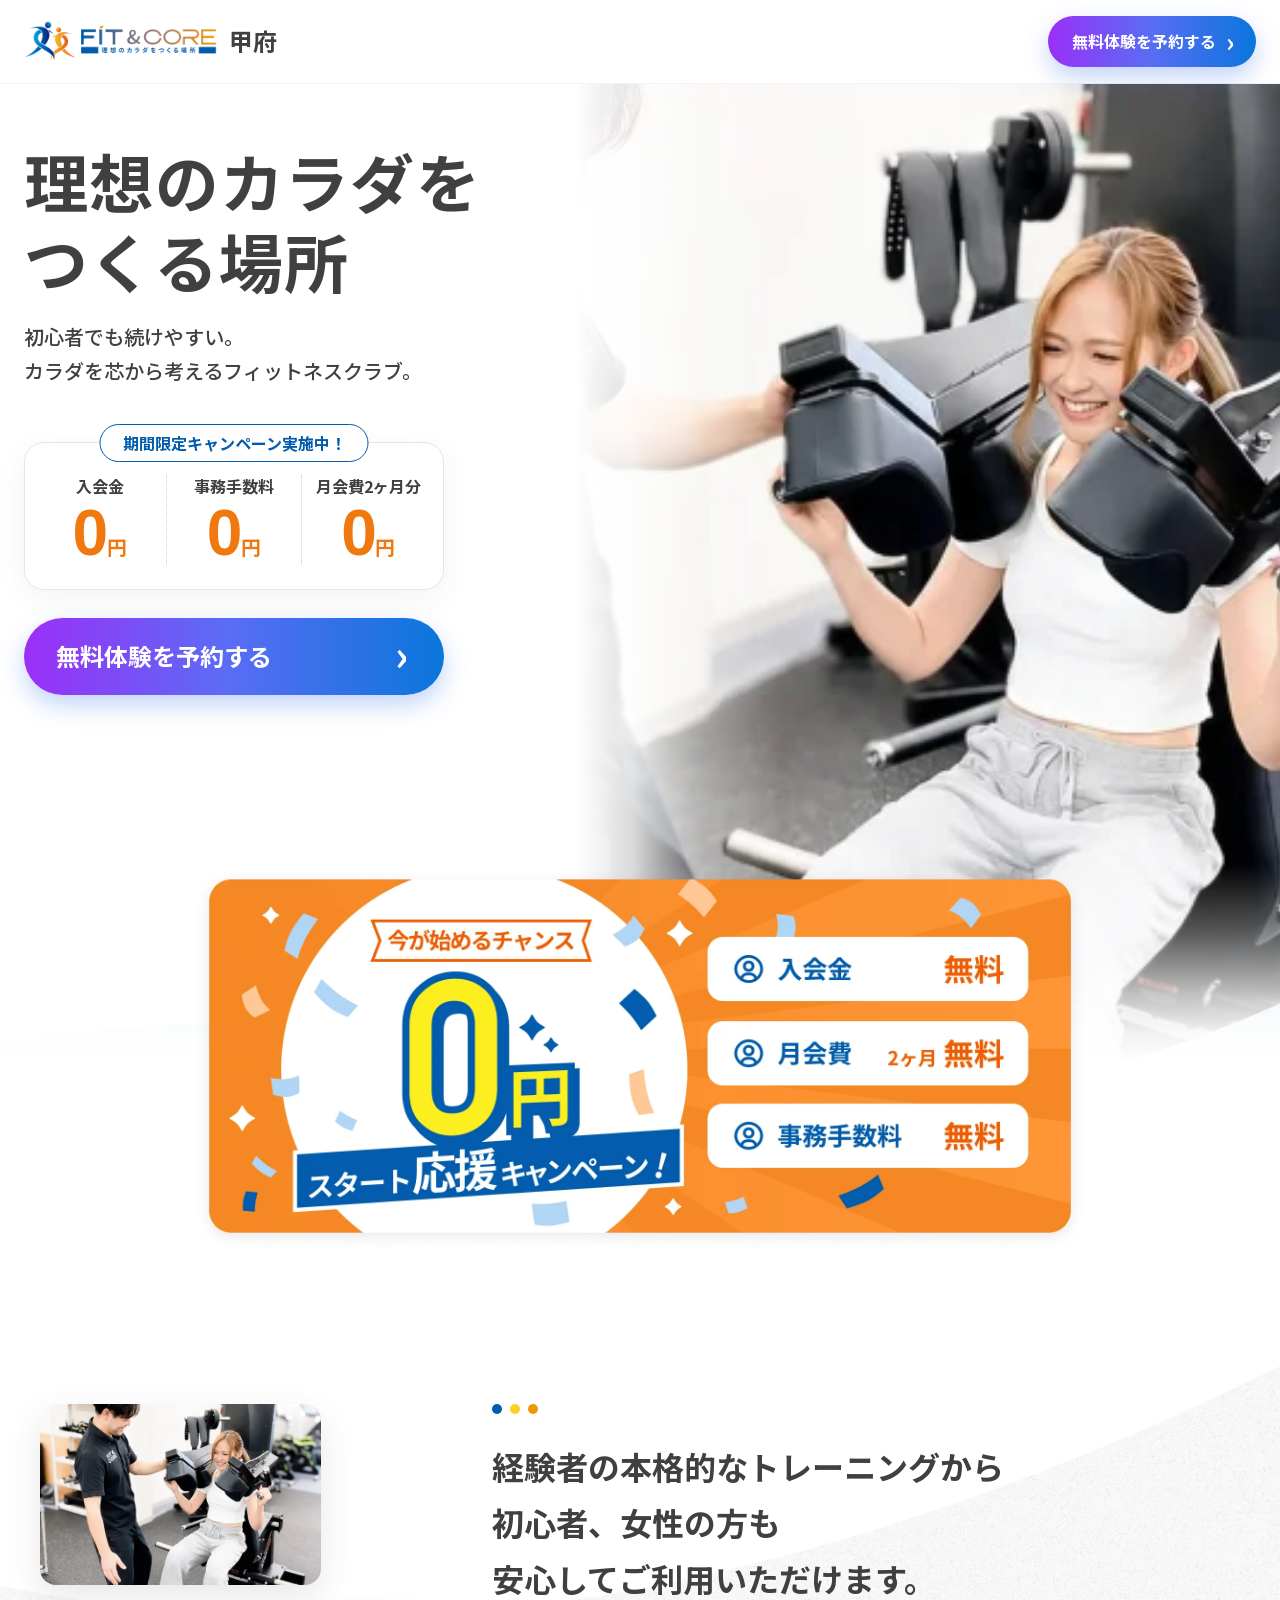
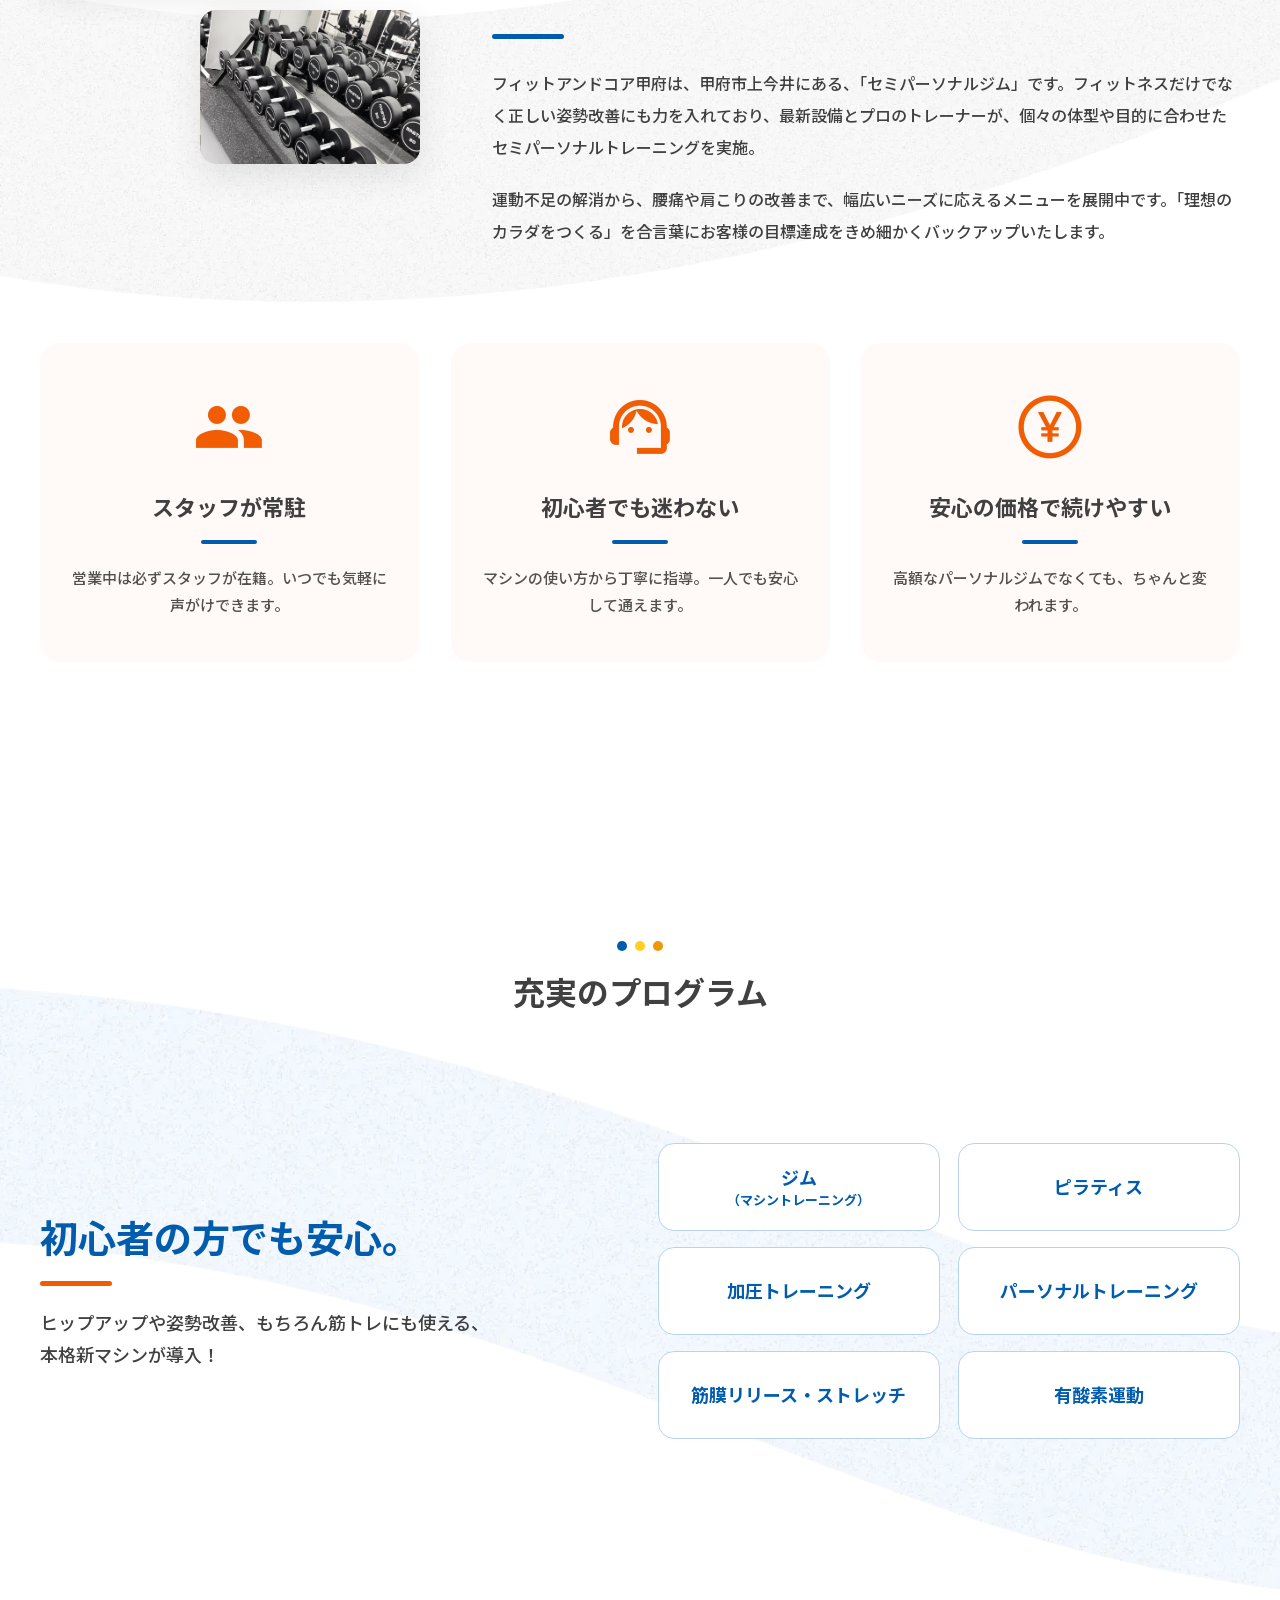
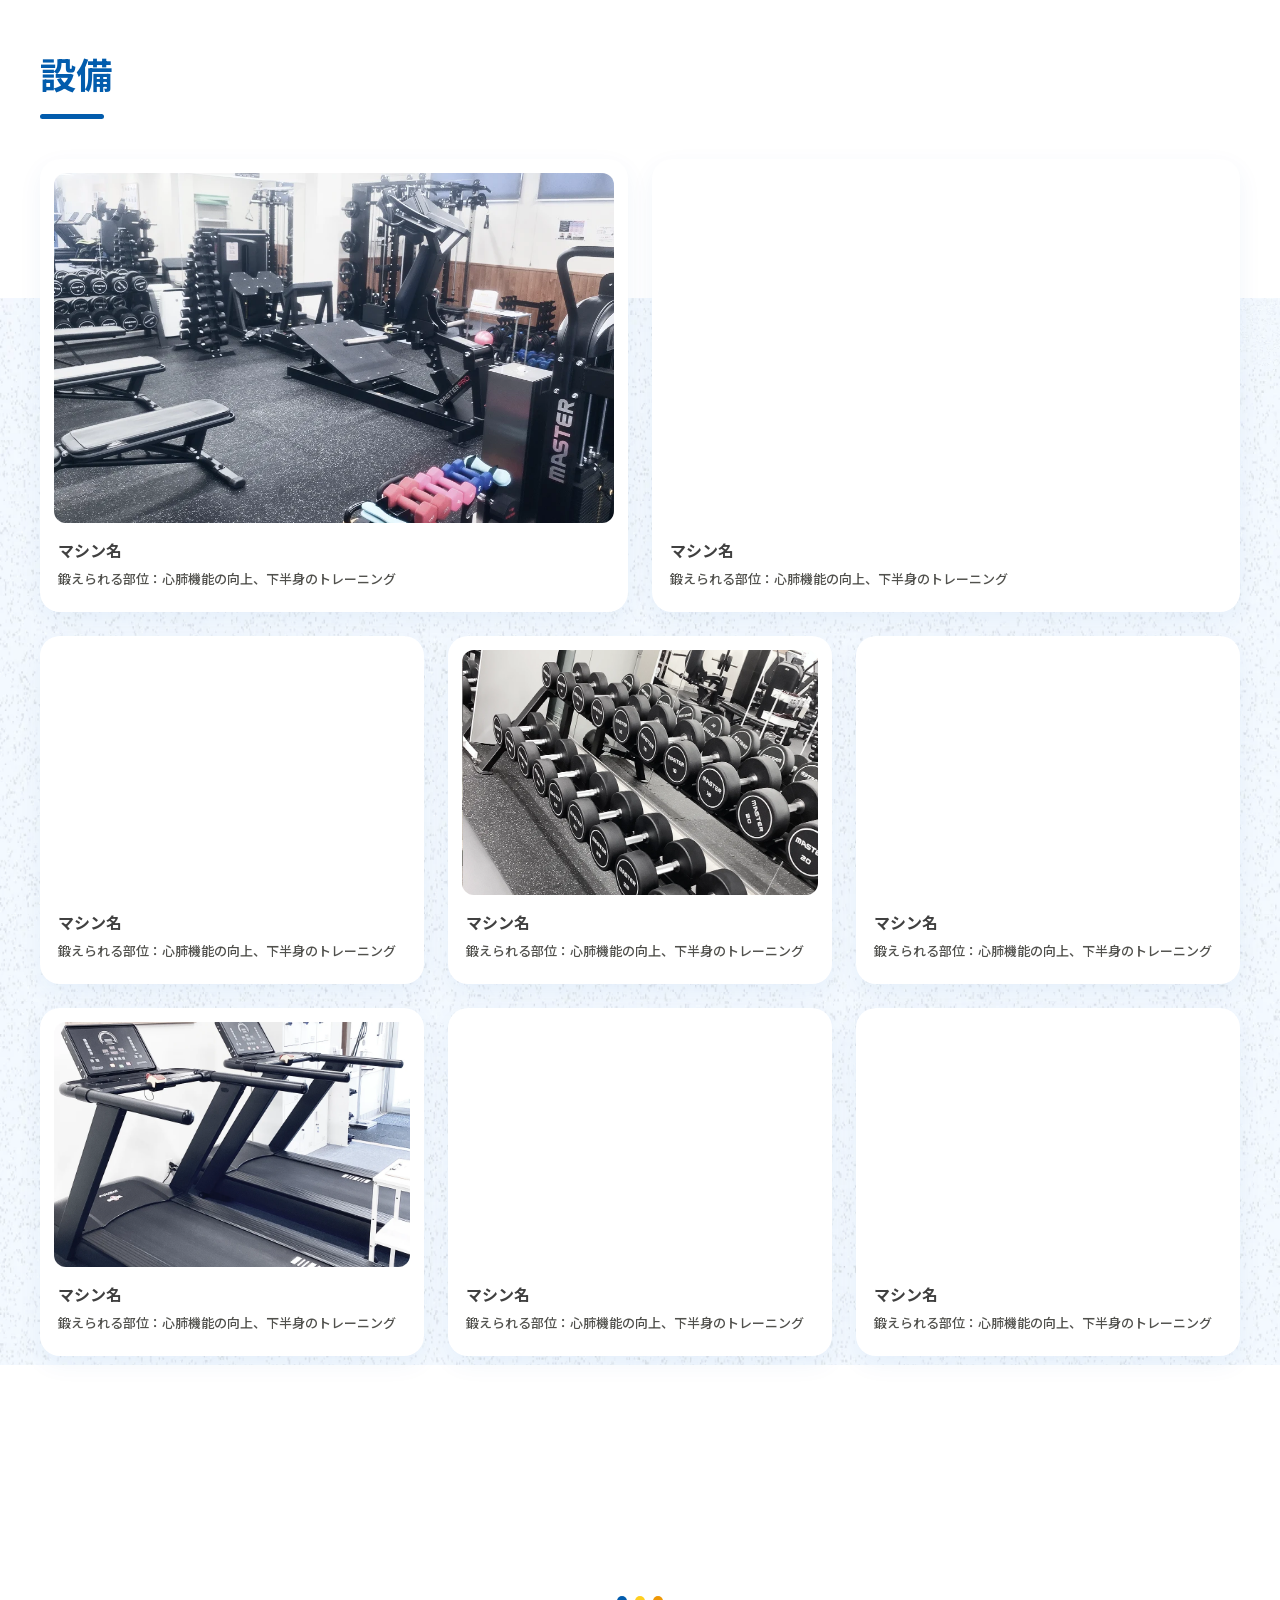
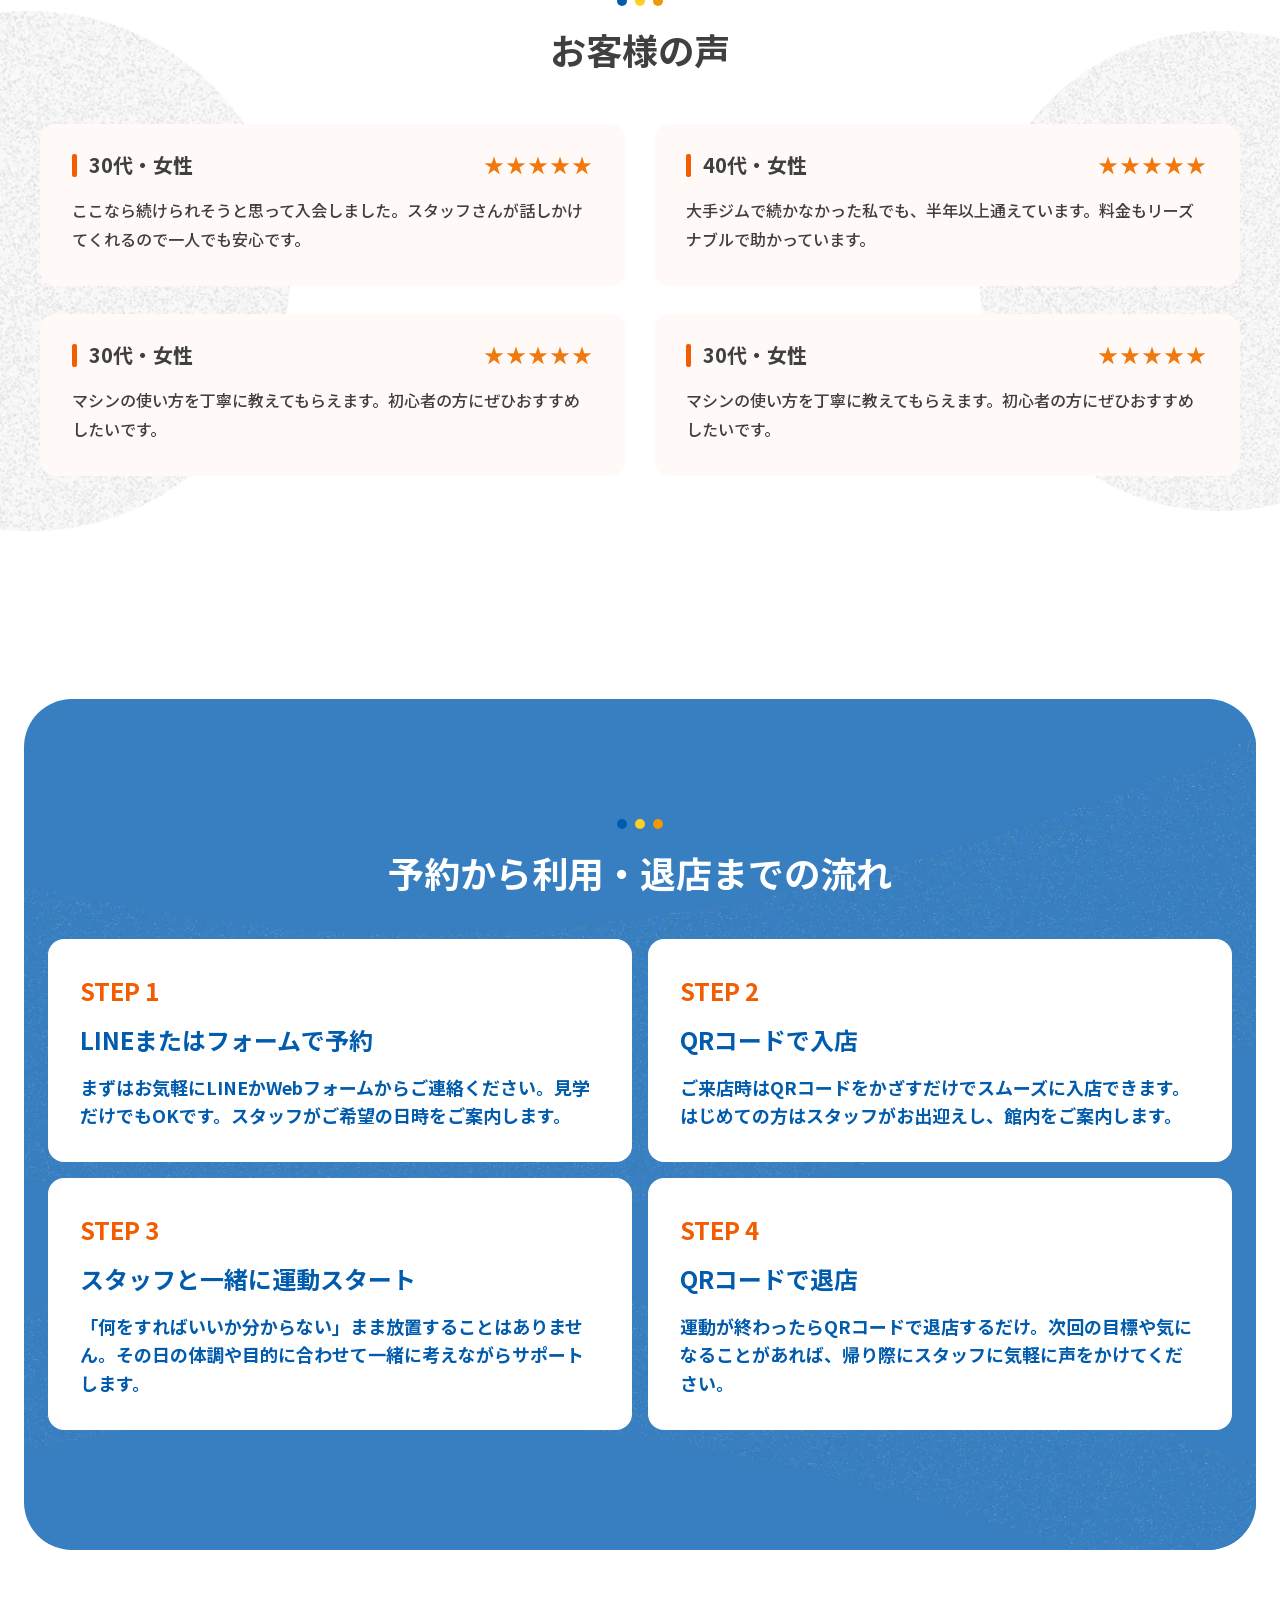
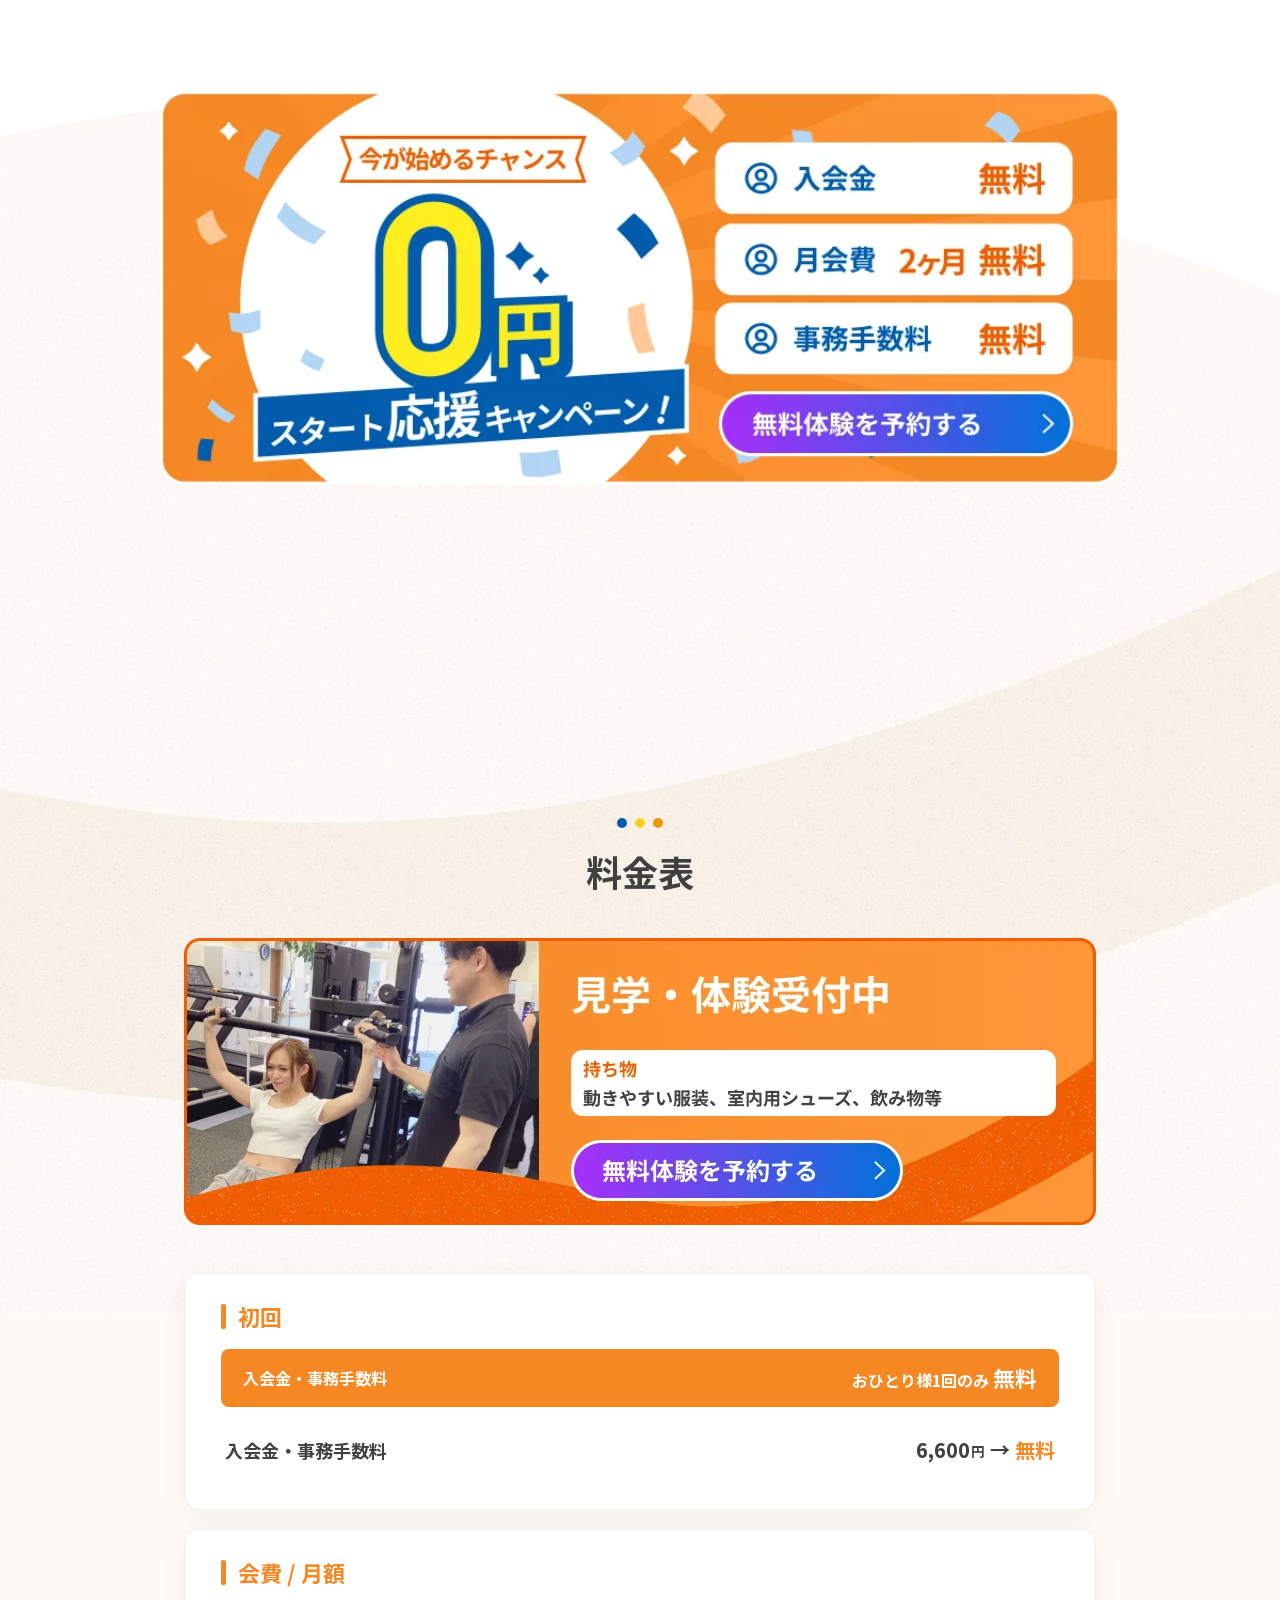
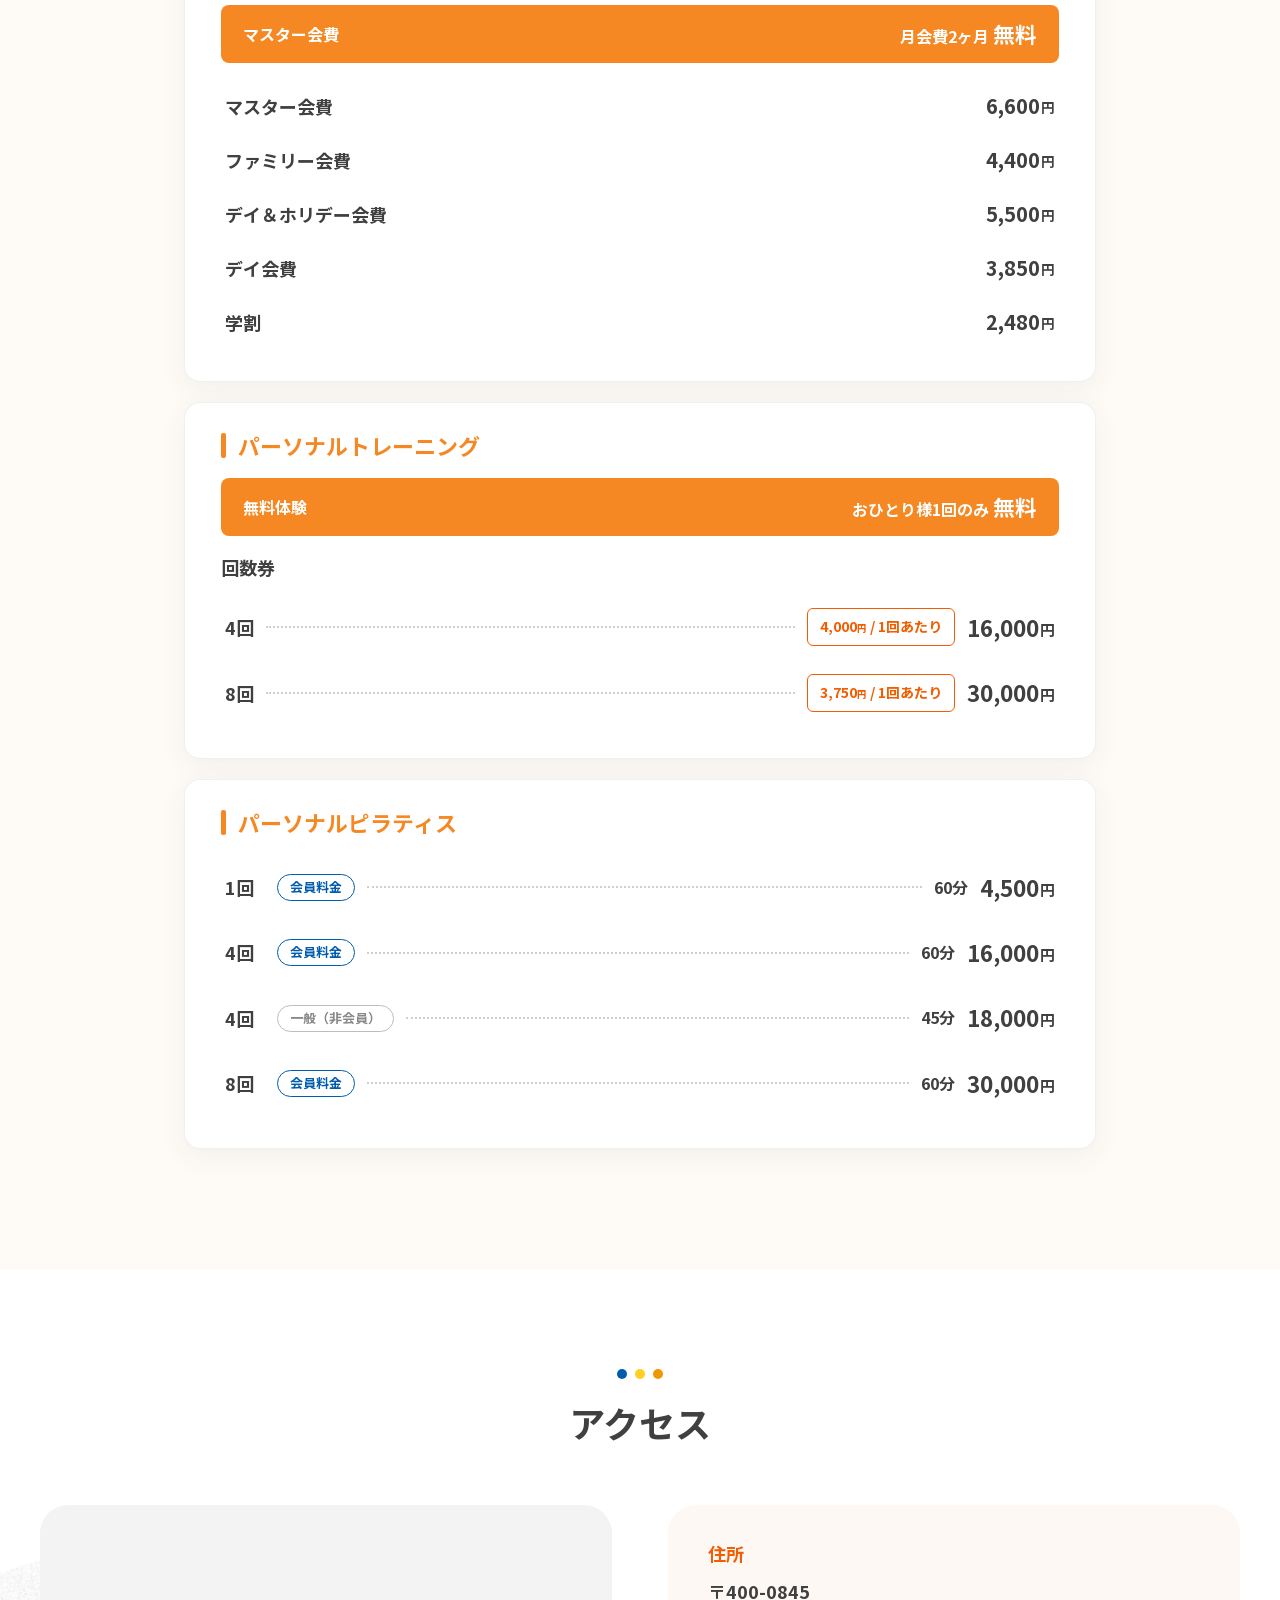
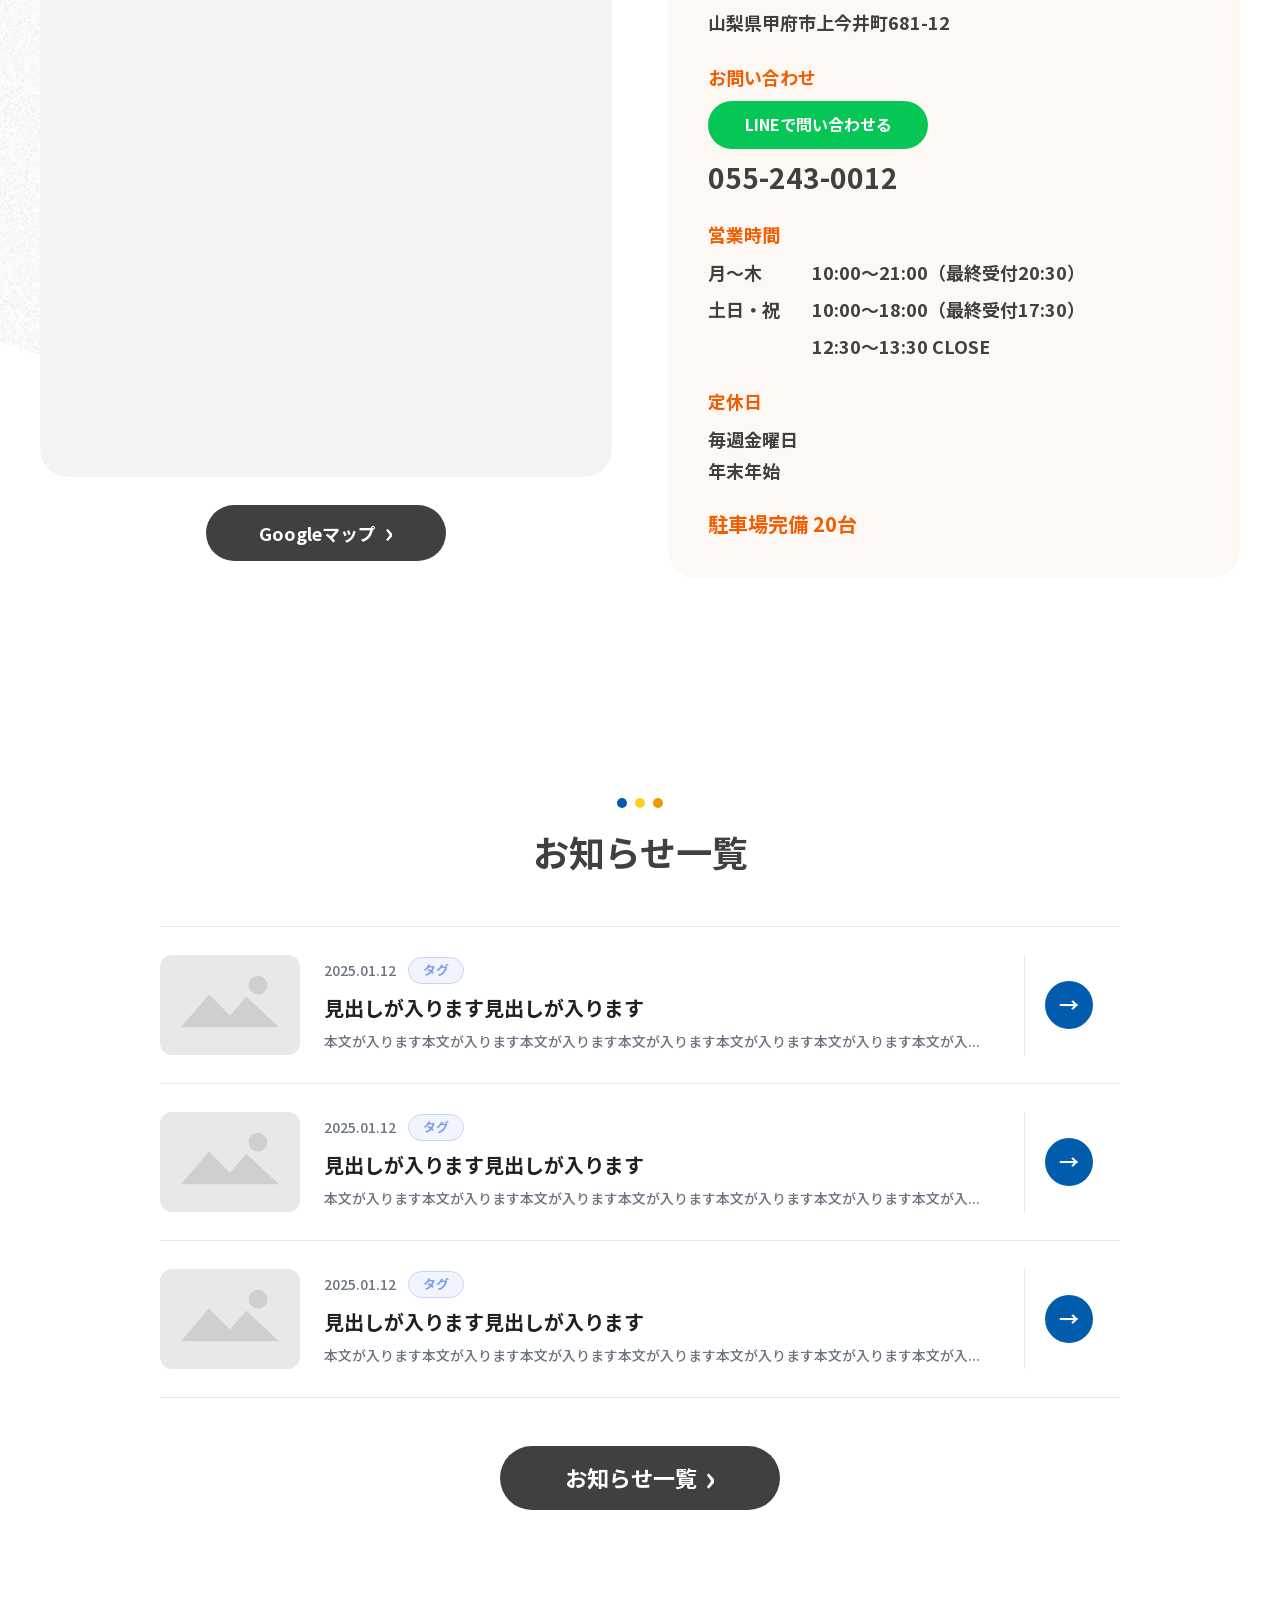
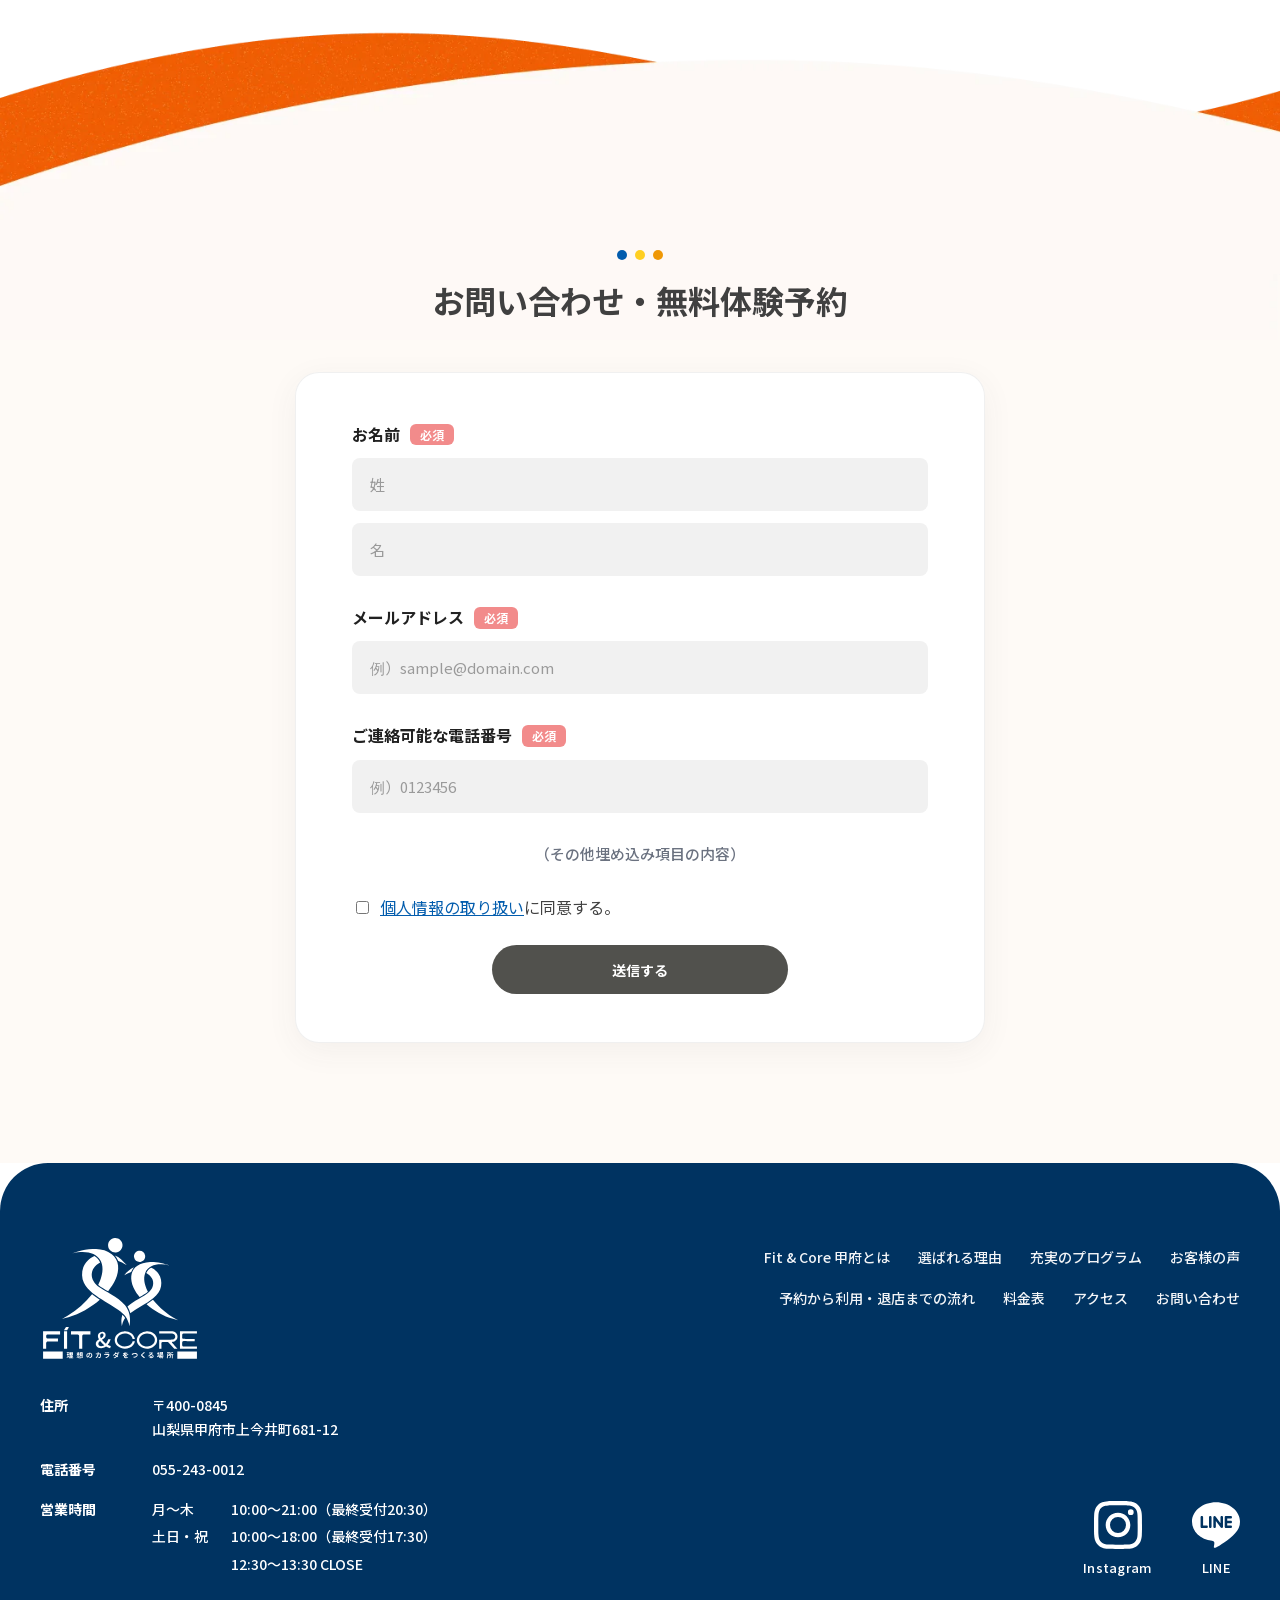
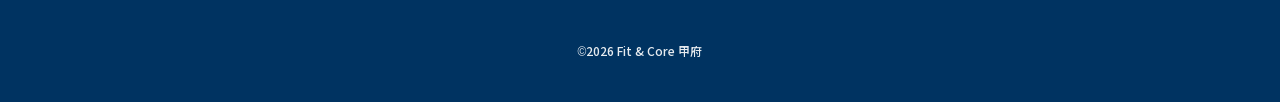
==== commit 18fc8f8b: "サイトの max-width を撤廃してフルワイド表示に対応 1920pxキャップを外しつつ、背景画像は cover / clamp で超ワイドでも崩れないよう調整。  Co-authored-by:" ====
--- a/index.html
+++ b/index.html
@@ -10,9 +10,9 @@
   <link rel="preload" as="image" href="assets/images/hero-fv2_sp.webp" media="(max-width: 768px)" fetchpriority="high">
   <link rel="preload" href="assets/fonts/noto-sans-jp-subset.woff2" as="font" type="font/woff2" crossorigin>
   <link rel="stylesheet" href="css/fonts.css?v=20260717c">
-  <style>:root{--color-primary:#025cad;--color-primary-dark:#003361;--color-primary-flow:#377fc1;--color-orange:#ef790f;--color-orange-accent:#f25d01;--color-orange-light:#ff9f49;--color-text:#404040;--color-text-muted:#51514d;--color-text-dark:#212121;--color-text-news:#364153;--color-bg:#ffffff;--color-bg-beige:#fefaf6;--color-bg-beige-2:#fdf9f6;--color-bg-blue-light:#f3f9ff;--color-bg-blue-wave:#b2d5f4;--color-bg-blue-soft:#d2e5f7;--color-star:#ef790f;--color-tag-bg:#f1f4fd;--color-tag-text:#7d9ee8;--color-required:#d64a3f;--color-input-bg:#f1f1f1;--color-dark-btn:#404040;--color-submit:#51514d;--font-sans:"Noto Sans JP",sans-serif;--site-max:1920px;--site-width:min(100vw, var(--site-max));--container:min(1200px, calc(100% - 48px));--radius-sm:12px;--radius-md:16px;--radius-lg:24px;--radius-pill:67px;--shadow-card:0 4px 24px rgba(2, 92, 173, 0.06)}*,::after,::before{box-sizing:border-box}picture{display:block}.hero__visual picture{width:100%;height:100%}.hero__decor picture{width:100%}html{scroll-behavior:smooth;scroll-padding-top:96px}body{margin:0;font-family:var(--font-sans);font-size:16px;line-height:1.7;color:var(--color-text);background:#fff}.site{width:100%;max-width:var(--site-max);margin-inline:auto;overflow-x:hidden;background:var(--color-bg)}img{max-width:100%;height:auto;vertical-align:middle}a{color:inherit;text-decoration:none}ul{margin:0;padding:0;list-style:none}.container{width:var(--container);margin-inline:auto}.btn{display:inline-flex;align-items:center;justify-content:center;gap:8px;font-family:var(--font-sans);font-weight:500;border:none;cursor:pointer;transition:opacity .2s,transform .2s}.btn:hover{opacity:.9}.btn__arrow{display:inline-flex;align-items:center;justify-content:center;flex-shrink:0;line-height:1}.btn__arrow::after{content:"›";font-size:1.55em;font-weight:700;line-height:1;transform:translateY(-.05em)}.btn--primary{background:linear-gradient(90deg,#9b2ff7 0,#5b6cf5 48%,#0a76dc 100%);color:#fff;border-radius:var(--radius-pill);box-shadow:0 10px 24px rgba(37,99,235,.28)}.btn--orange{background:var(--color-orange-accent);color:#fff;border-radius:var(--radius-pill)}.btn--dark{background:var(--color-dark-btn);color:#fff;border-radius:var(--radius-pill)}.btn--submit{background:var(--color-submit);color:#fff;border-radius:71px;min-width:296px;min-height:49px;font-size:14px;font-weight:700}.btn--sm{min-height:51px;padding:0 22px 0 24px;gap:10px;font-size:16px;font-weight:700}.btn--lg{min-height:77px;padding:0 40px;gap:12px;font-size:24px;font-weight:700}.btn--lg .btn__arrow::after{font-size:1.7em}.btn--sm .btn__arrow::after{font-size:1.6em}.hero .btn--lg{width:100%;max-width:420px;padding:0 36px 0 32px;justify-content:center}.hero .btn--lg .btn__arrow{margin-left:auto}.header{position:sticky;top:0;z-index:100;background:rgba(255,255,255,.96);backdrop-filter:blur(8px);border-bottom:1px solid rgba(0,0,0,.05)}.header__inner{display:flex;align-items:center;justify-content:space-between;gap:16px;width:100%;max-width:none;min-height:83px;padding-inline:24px}.header__logo{display:flex;align-items:center;gap:12px}.header__logo img{width:auto;height:40px}.header__logo-sub{font-size:24px;font-weight:700;color:var(--color-text)}.header__menu-btn{display:none;position:relative;z-index:120;flex-direction:column;justify-content:center;gap:5px;width:44px;height:44px;padding:0;background:0 0;border:none;cursor:pointer}.header__menu-btn span{display:block;width:22px;height:2px;margin-inline:auto;background:var(--color-text);border-radius:1px;transition:transform .28s ease,opacity .2s ease;transform-origin:center}.header__overlay{display:none}.header__nav{display:none}.br-pc{display:inline}.hero{position:relative;overflow:hidden;background:#fff}.hero__visual{position:absolute;z-index:1;pointer-events:none}.hero__visual img{display:block;width:100%;height:100%;object-fit:cover;object-position:top center;border-radius:0}.hero__decor{position:absolute;left:0;right:0;bottom:0;z-index:3;pointer-events:none;line-height:0}.hero__wave{display:block;width:100%;height:auto}.hero__fade{position:absolute;z-index:2;pointer-events:none}.hero__bottom-fade{position:absolute;left:0;right:0;bottom:0;z-index:3;height:clamp(120px,20vw,220px);pointer-events:none;background:linear-gradient(to bottom,rgba(255,255,255,0) 0,rgba(255,255,255,.35) 35%,rgba(255,255,255,.75) 65%,rgba(255,255,255,.95) 85%,#fff 100%)}.hero__inner{position:relative;z-index:4}.hero__content{position:relative;width:100%}.hero__title{margin:0 0 20px;font-size:clamp(2.5rem, 5vw, 4.5rem);font-weight:700;line-height:1.25;color:var(--color-text);letter-spacing:.02em}.hero__lead{margin:0 0 36px;font-size:20px;font-weight:500;line-height:1.7;color:var(--color-text)}.hero__campaign{position:relative;width:100%;max-width:420px;margin-bottom:28px;padding-top:18px}.hero__campaign-note{position:absolute;top:0;left:50%;z-index:2;transform:translateX(-50%);display:inline-flex;align-items:center;justify-content:center;margin:0;padding:6px 18px;white-space:nowrap;font-size:15px;font-weight:700;line-height:1.4;color:var(--color-primary);background:#fff;border:1.5px solid var(--color-primary);border-radius:var(--radius-pill)}.hero__zeros{display:flex;align-items:stretch;gap:0;padding:28px 12px 22px;background:#fff;border:1px solid #e6e6e6;border-radius:20px;box-shadow:0 8px 28px rgba(64,64,64,.06)}.hero__zero{flex:1;display:flex;flex-direction:column;align-items:center;justify-content:center;text-align:center;padding:0 8px}.hero__zero+.hero__zero{border-left:1.5px dotted #cfcfcf}.hero__zero-label{margin:0 0 4px;font-size:15px;font-weight:700;line-height:1.4;color:var(--color-text)}.hero__zero-value{margin:0;font-size:18px;font-weight:700;color:var(--color-orange);line-height:1}.hero__zero-value span{font-size:clamp(2.75rem, 5vw, 3.75rem);font-family:Helvetica,Arial,"Noto Sans JP",sans-serif;font-weight:700;line-height:1;letter-spacing:-.02em}@media (min-width:1024px){.hero{min-height:980px}.hero__visual{top:0;right:0;left:45%;bottom:0;width:auto;height:auto}.hero__visual img{object-position:58% top}.hero__decor{width:100%;bottom:-38%}.hero__fade{top:0;bottom:0;left:45%;width:min(220px,16vw);background:linear-gradient(90deg,#fff 0,rgba(255,255,255,.85) 28%,rgba(255,255,255,.35) 62%,rgba(255,255,255,0) 100%)}.hero__bottom-fade{height:200px}.hero__inner{padding:56px 24px 140px;padding-left:max(24px,calc((var(--site-width) - 1512px)/ 2 + 80px))}.hero__content{max-width:520px;margin:0}.hero__title{font-size:64px}.hero__campaign-note{font-size:16px;padding:7px 22px}.hero__zeros{padding:32px 8px 24px}.hero__zero-label{font-size:16px}.hero__zero-value{font-size:20px}.hero__zero-value span{font-size:64px}}@media (max-width:1023px){.hero{min-height:auto;padding-bottom:0}.hero__visual{position:relative;width:100%;height:320px;margin-bottom:0;overflow:hidden}.hero__visual::after{content:"";position:absolute;left:0;right:0;bottom:0;z-index:2;height:clamp(120px,32vw,180px);pointer-events:none;background:linear-gradient(to bottom,rgba(255,255,255,0) 0,rgba(255,255,255,.25) 28%,rgba(255,255,255,.7) 58%,rgba(255,255,255,.95) 82%,#fff 100%)}.hero__decor{position:absolute;left:0;right:0;bottom:-18%}.hero__fade{display:none}.hero__bottom-fade{display:none}.hero__inner{padding:28px 24px 100px}.hero__campaign{max-width:none}.hero__campaign-note{font-size:13px;padding:5px 14px}.hero .btn--lg{max-width:none;font-size:18px;min-height:64px}}.campaign-banner{position:relative;z-index:5;padding:0 0 48px;margin-top:-200px;background:0 0}.campaign-banner__img{display:block;width:100%;max-width:900px;margin-inline:auto;border-radius:23px}@media (max-width:1023px){.campaign-banner{margin-top:-96px;padding:0 16px 32px}}@media (max-width:768px){:root{--container:calc(100% - 32px)}.br-pc{display:none}.header{z-index:120}.header__inner{position:relative;z-index:2;min-height:64px;padding-inline:16px}.header__logo img{height:32px}.header__logo-sub{font-size:18px}.header__cta{display:none}.header__menu-btn{display:flex}.hero__visual{height:clamp(240px,62vw,300px)}.hero__visual::after{height:clamp(100px,30vw,140px)}.hero__fade{display:none}.hero__decor{bottom:-12%}.hero__bottom-fade{display:none}.hero__inner{padding:20px 16px 72px}.hero__title{font-size:clamp(2rem, 9vw, 2.6rem);margin-bottom:12px}.hero__lead{font-size:15px;margin-bottom:20px;line-height:1.7}.hero__campaign{margin-bottom:20px}.hero__campaign-note{font-size:11px;padding:4px 10px;white-space:nowrap;letter-spacing:.01em}.hero__zeros{display:flex;flex-direction:row;align-items:stretch;padding:18px 8px 16px}.hero__zero{flex:1 1 0;width:auto;min-width:0;padding:0 4px}.hero__zero+.hero__zero{border-left:1.5px dotted #cfcfcf;border-top:none;padding-top:0;margin-top:0}.hero__zero-label{font-size:11px}.hero__zero-value{font-size:14px}.hero__zero-value span{font-size:clamp(1.75rem, 9vw, 2.5rem)}.hero .btn--lg{width:100%;min-height:54px;font-size:16px}.campaign-banner{margin-top:-56px;padding:0 12px 28px}.campaign-banner__img{border-radius:16px}}</style>
-  <link rel="preload" href="css/style.min.css?v=20260721c" as="style" onload="this.onload=null;this.rel='stylesheet'">
-  <noscript><link rel="stylesheet" href="css/style.min.css?v=20260721c"></noscript>
+  <style>:root{--color-primary:#025cad;--color-primary-dark:#003361;--color-primary-flow:#377fc1;--color-orange:#ef790f;--color-orange-accent:#f25d01;--color-orange-light:#ff9f49;--color-text:#404040;--color-text-muted:#51514d;--color-text-dark:#212121;--color-text-news:#364153;--color-bg:#ffffff;--color-bg-beige:#fefaf6;--color-bg-beige-2:#fdf9f6;--color-bg-blue-light:#f3f9ff;--color-bg-blue-wave:#b2d5f4;--color-bg-blue-soft:#d2e5f7;--color-star:#ef790f;--color-tag-bg:#f1f4fd;--color-tag-text:#7d9ee8;--color-required:#d64a3f;--color-input-bg:#f1f1f1;--color-dark-btn:#404040;--color-submit:#51514d;--font-sans:"Noto Sans JP",sans-serif;--site-width:100vw;--container:min(1200px, calc(100% - 48px));--radius-sm:12px;--radius-md:16px;--radius-lg:24px;--radius-pill:67px;--shadow-card:0 4px 24px rgba(2, 92, 173, 0.06)}*,::after,::before{box-sizing:border-box}picture{display:block}.hero__visual picture{width:100%;height:100%}.hero__decor picture{width:100%}html{scroll-behavior:smooth;scroll-padding-top:96px}body{margin:0;font-family:var(--font-sans);font-size:16px;line-height:1.7;color:var(--color-text);background:#fff}.site{width:100%;margin-inline:auto;overflow-x:hidden;background:var(--color-bg)}img{max-width:100%;height:auto;vertical-align:middle}a{color:inherit;text-decoration:none}ul{margin:0;padding:0;list-style:none}.container{width:var(--container);margin-inline:auto}.btn{display:inline-flex;align-items:center;justify-content:center;gap:8px;font-family:var(--font-sans);font-weight:500;border:none;cursor:pointer;transition:opacity .2s,transform .2s}.btn:hover{opacity:.9}.btn__arrow{display:inline-flex;align-items:center;justify-content:center;flex-shrink:0;line-height:1}.btn__arrow::after{content:"›";font-size:1.55em;font-weight:700;line-height:1;transform:translateY(-.05em)}.btn--primary{background:linear-gradient(90deg,#9b2ff7 0,#5b6cf5 48%,#0a76dc 100%);color:#fff;border-radius:var(--radius-pill);box-shadow:0 10px 24px rgba(37,99,235,.28)}.btn--orange{background:var(--color-orange-accent);color:#fff;border-radius:var(--radius-pill)}.btn--dark{background:var(--color-dark-btn);color:#fff;border-radius:var(--radius-pill)}.btn--submit{background:var(--color-submit);color:#fff;border-radius:71px;min-width:296px;min-height:49px;font-size:14px;font-weight:700}.btn--sm{min-height:51px;padding:0 22px 0 24px;gap:10px;font-size:16px;font-weight:700}.btn--lg{min-height:77px;padding:0 40px;gap:12px;font-size:24px;font-weight:700}.btn--lg .btn__arrow::after{font-size:1.7em}.btn--sm .btn__arrow::after{font-size:1.6em}.hero .btn--lg{width:100%;max-width:420px;padding:0 36px 0 32px;justify-content:center}.hero .btn--lg .btn__arrow{margin-left:auto}.header{position:sticky;top:0;z-index:100;background:rgba(255,255,255,.96);backdrop-filter:blur(8px);border-bottom:1px solid rgba(0,0,0,.05)}.header__inner{display:flex;align-items:center;justify-content:space-between;gap:16px;width:100%;max-width:none;min-height:83px;padding-inline:24px}.header__logo{display:flex;align-items:center;gap:12px}.header__logo img{width:auto;height:40px}.header__logo-sub{font-size:24px;font-weight:700;color:var(--color-text)}.header__menu-btn{display:none;position:relative;z-index:120;flex-direction:column;justify-content:center;gap:5px;width:44px;height:44px;padding:0;background:0 0;border:none;cursor:pointer}.header__menu-btn span{display:block;width:22px;height:2px;margin-inline:auto;background:var(--color-text);border-radius:1px;transition:transform .28s ease,opacity .2s ease;transform-origin:center}.header__overlay{display:none}.header__nav{display:none}.br-pc{display:inline}.hero{position:relative;overflow:hidden;background:#fff}.hero__visual{position:absolute;z-index:1;pointer-events:none}.hero__visual img{display:block;width:100%;height:100%;object-fit:cover;object-position:top center;border-radius:0}.hero__decor{position:absolute;left:0;right:0;bottom:0;z-index:3;pointer-events:none;line-height:0}.hero__wave{display:block;width:100%;height:auto}.hero__fade{position:absolute;z-index:2;pointer-events:none}.hero__bottom-fade{position:absolute;left:0;right:0;bottom:0;z-index:3;height:clamp(120px,20vw,220px);pointer-events:none;background:linear-gradient(to bottom,rgba(255,255,255,0) 0,rgba(255,255,255,.35) 35%,rgba(255,255,255,.75) 65%,rgba(255,255,255,.95) 85%,#fff 100%)}.hero__inner{position:relative;z-index:4}.hero__content{position:relative;width:100%}.hero__title{margin:0 0 20px;font-size:clamp(2.5rem, 5vw, 4.5rem);font-weight:700;line-height:1.25;color:var(--color-text);letter-spacing:.02em}.hero__lead{margin:0 0 36px;font-size:20px;font-weight:500;line-height:1.7;color:var(--color-text)}.hero__campaign{position:relative;width:100%;max-width:420px;margin-bottom:28px;padding-top:18px}.hero__campaign-note{position:absolute;top:0;left:50%;z-index:2;transform:translateX(-50%);display:inline-flex;align-items:center;justify-content:center;margin:0;padding:6px 18px;white-space:nowrap;font-size:15px;font-weight:700;line-height:1.4;color:var(--color-primary);background:#fff;border:1.5px solid var(--color-primary);border-radius:var(--radius-pill)}.hero__zeros{display:flex;align-items:stretch;gap:0;padding:28px 12px 22px;background:#fff;border:1px solid #e6e6e6;border-radius:20px;box-shadow:0 8px 28px rgba(64,64,64,.06)}.hero__zero{flex:1;display:flex;flex-direction:column;align-items:center;justify-content:center;text-align:center;padding:0 8px}.hero__zero+.hero__zero{border-left:1.5px dotted #cfcfcf}.hero__zero-label{margin:0 0 4px;font-size:15px;font-weight:700;line-height:1.4;color:var(--color-text)}.hero__zero-value{margin:0;font-size:18px;font-weight:700;color:var(--color-orange);line-height:1}.hero__zero-value span{font-size:clamp(2.75rem, 5vw, 3.75rem);font-family:Helvetica,Arial,"Noto Sans JP",sans-serif;font-weight:700;line-height:1;letter-spacing:-.02em}@media (min-width:1024px){.hero{min-height:980px}.hero__visual{top:0;right:0;left:45%;bottom:0;width:auto;height:auto}.hero__visual img{object-position:58% top}.hero__decor{width:100%;bottom:-38%}.hero__fade{top:0;bottom:0;left:45%;width:min(220px,16vw);background:linear-gradient(90deg,#fff 0,rgba(255,255,255,.85) 28%,rgba(255,255,255,.35) 62%,rgba(255,255,255,0) 100%)}.hero__bottom-fade{height:200px}.hero__inner{padding:56px 24px 140px;padding-left:max(24px,calc((var(--site-width) - 1512px)/ 2 + 80px))}.hero__content{max-width:520px;margin:0}.hero__title{font-size:64px}.hero__campaign-note{font-size:16px;padding:7px 22px}.hero__zeros{padding:32px 8px 24px}.hero__zero-label{font-size:16px}.hero__zero-value{font-size:20px}.hero__zero-value span{font-size:64px}}@media (max-width:1023px){.hero{min-height:auto;padding-bottom:0}.hero__visual{position:relative;width:100%;height:320px;margin-bottom:0;overflow:hidden}.hero__visual::after{content:"";position:absolute;left:0;right:0;bottom:0;z-index:2;height:clamp(120px,32vw,180px);pointer-events:none;background:linear-gradient(to bottom,rgba(255,255,255,0) 0,rgba(255,255,255,.25) 28%,rgba(255,255,255,.7) 58%,rgba(255,255,255,.95) 82%,#fff 100%)}.hero__decor{position:absolute;left:0;right:0;bottom:-18%}.hero__fade{display:none}.hero__bottom-fade{display:none}.hero__inner{padding:28px 24px 100px}.hero__campaign{max-width:none}.hero__campaign-note{font-size:13px;padding:5px 14px}.hero .btn--lg{max-width:none;font-size:18px;min-height:64px}}.campaign-banner{position:relative;z-index:5;padding:0 0 48px;margin-top:-200px;background:0 0}.campaign-banner__img{display:block;width:100%;max-width:900px;margin-inline:auto;border-radius:23px}@media (max-width:1023px){.campaign-banner{margin-top:-96px;padding:0 16px 32px}}@media (max-width:768px){:root{--container:calc(100% - 32px)}.br-pc{display:none}.header{z-index:120}.header__inner{position:relative;z-index:2;min-height:64px;padding-inline:16px}.header__logo img{height:32px}.header__logo-sub{font-size:18px}.header__cta{display:none}.header__menu-btn{display:flex}.hero__visual{height:clamp(240px,62vw,300px)}.hero__visual::after{height:clamp(100px,30vw,140px)}.hero__fade{display:none}.hero__decor{bottom:-12%}.hero__bottom-fade{display:none}.hero__inner{padding:20px 16px 72px}.hero__title{font-size:clamp(2rem, 9vw, 2.6rem);margin-bottom:12px}.hero__lead{font-size:15px;margin-bottom:20px;line-height:1.7}.hero__campaign{margin-bottom:20px}.hero__campaign-note{font-size:11px;padding:4px 10px;white-space:nowrap;letter-spacing:.01em}.hero__zeros{display:flex;flex-direction:row;align-items:stretch;padding:18px 8px 16px}.hero__zero{flex:1 1 0;width:auto;min-width:0;padding:0 4px}.hero__zero+.hero__zero{border-left:1.5px dotted #cfcfcf;border-top:none;padding-top:0;margin-top:0}.hero__zero-label{font-size:11px}.hero__zero-value{font-size:14px}.hero__zero-value span{font-size:clamp(1.75rem, 9vw, 2.5rem)}.hero .btn--lg{width:100%;min-height:54px;font-size:16px}.campaign-banner{margin-top:-56px;padding:0 12px 28px}.campaign-banner__img{border-radius:16px}}</style>
+  <link rel="preload" href="css/style.min.css?v=20260723a" as="style" onload="this.onload=null;this.rel='stylesheet'">
+  <noscript><link rel="stylesheet" href="css/style.min.css?v=20260723a"></noscript>
 </head>
 <body>
   <div class="site">
--- a/css/style.min.css
+++ b/css/style.min.css
@@ -1 +1 @@
-:root{--color-primary:#025cad;--color-primary-dark:#003361;--color-primary-flow:#377fc1;--color-orange:#ef790f;--color-orange-accent:#f25d01;--color-orange-light:#ff9f49;--color-text:#404040;--color-text-muted:#51514d;--color-text-dark:#212121;--color-text-news:#364153;--color-bg:#ffffff;--color-bg-beige:#fefaf6;--color-bg-beige-2:#fdf9f6;--color-bg-blue-light:#f3f9ff;--color-bg-blue-wave:#b2d5f4;--color-bg-blue-soft:#d2e5f7;--color-star:#ef790f;--color-tag-bg:#f1f4fd;--color-tag-text:#7d9ee8;--color-required:#d64a3f;--color-input-bg:#f1f1f1;--color-dark-btn:#404040;--color-submit:#51514d;--font-sans:"Noto Sans JP",sans-serif;--site-max:1920px;--site-width:min(100vw, var(--site-max));--container:min(1200px, calc(100% - 48px));--radius-sm:12px;--radius-md:16px;--radius-lg:24px;--radius-pill:67px;--shadow-card:0 4px 24px rgba(2, 92, 173, 0.06)}*,::after,::before{box-sizing:border-box}picture{display:block}.hero__visual picture{width:100%;height:100%}.hero__decor picture{width:100%}.about__bg picture,.about__photos picture,.access__accent picture,.contact__bg picture,.facility__bg picture,.flow__bg picture,.pricing__bg picture,.programs__bg picture,.reviews__accents picture,.thanks__bg picture{display:contents}.campaign-banner picture,.facility-card picture,.pricing-campaign picture,.pricing-visit picture{width:100%}html{scroll-behavior:smooth;scroll-padding-top:96px}body{margin:0;font-family:var(--font-sans);font-size:16px;line-height:1.7;color:var(--color-text);background:#fff}.site{width:100%;max-width:var(--site-max);margin-inline:auto;overflow-x:hidden;background:var(--color-bg)}img{max-width:100%;height:auto;vertical-align:middle}a{color:inherit;text-decoration:none}ul{margin:0;padding:0;list-style:none}.container{width:var(--container);margin-inline:auto}.visually-hidden{position:absolute;width:1px;height:1px;padding:0;margin:-1px;overflow:hidden;clip:rect(0,0,0,0);white-space:nowrap;border:0}.btn{display:inline-flex;align-items:center;justify-content:center;gap:8px;font-family:var(--font-sans);font-weight:500;border:none;cursor:pointer;transition:opacity .2s,transform .2s}.btn:hover{opacity:.9}.btn__arrow{display:inline-flex;align-items:center;justify-content:center;flex-shrink:0;line-height:1}.btn__arrow::after{content:"›";font-size:1.55em;font-weight:700;line-height:1;transform:translateY(-.05em)}.btn--primary{background:linear-gradient(90deg,#9b2ff7 0,#5b6cf5 48%,#0a76dc 100%);color:#fff;border-radius:var(--radius-pill);box-shadow:0 10px 24px rgba(37,99,235,.28)}.btn--orange{background:var(--color-orange-accent);color:#fff;border-radius:var(--radius-pill)}.btn--dark{background:var(--color-dark-btn);color:#fff;border-radius:var(--radius-pill)}.btn--submit{background:var(--color-submit);color:#fff;border-radius:71px;min-width:296px;min-height:49px;font-size:14px;font-weight:700}.btn--sm{min-height:51px;padding:0 22px 0 24px;gap:10px;font-size:16px;font-weight:700}.btn--lg{min-height:77px;padding:0 40px;gap:12px;font-size:24px;font-weight:700}.btn--lg .btn__arrow::after{font-size:1.7em}.btn--sm .btn__arrow::after{font-size:1.6em}.hero .btn--lg{width:100%;max-width:420px;padding:0 36px 0 32px;justify-content:center}.hero .btn--lg .btn__arrow{margin-left:auto}.section-heading{margin-bottom:40px}.section-heading--center{display:flex;flex-direction:column;align-items:center;justify-content:flex-start;text-align:center}.section-heading--white .section-heading__title{color:#fff}.section-heading__dots{display:block;width:46px;height:10px;margin:0 0 16px;padding:0;position:relative;flex-shrink:0;line-height:0}.section-heading--center .section-heading__dots{margin-inline:auto}.section-heading__dots::before{content:"";display:block;width:10px;height:10px;border-radius:50%;background:var(--color-primary);box-shadow:18px 0 0 #ffcf21,36px 0 0 #ef9805}.section-heading__title{margin:0;font-size:clamp(1.5rem, 3vw, 2.25rem);font-weight:700;line-height:1.5;color:var(--color-text)}.section-heading--center .section-heading__title{width:fit-content;max-width:100%;margin-inline:auto;text-align:center}.section-heading__title--sm{font-size:clamp(1.25rem, 2.5vw, 2rem)}.section-heading__title--blue{color:var(--color-primary);font-size:clamp(1.75rem, 3vw, 2.5rem)}.section-heading--inline{margin-bottom:24px}.section{padding:80px 0}.header{position:sticky;top:0;z-index:100;background:rgba(255,255,255,.96);backdrop-filter:blur(8px);border-bottom:1px solid rgba(0,0,0,.05)}.header__inner{display:flex;align-items:center;justify-content:space-between;gap:16px;width:100%;max-width:none;min-height:83px;padding-inline:24px}.header__logo{display:flex;align-items:center;gap:12px}.header__logo img{width:auto;height:40px}.header__logo-sub{font-size:24px;font-weight:700;color:var(--color-text)}.header__menu-btn{display:none;position:relative;z-index:120;flex-direction:column;justify-content:center;gap:5px;width:44px;height:44px;padding:0;background:0 0;border:none;cursor:pointer}.header__menu-btn span{display:block;width:22px;height:2px;margin-inline:auto;background:var(--color-text);border-radius:1px;transition:transform .28s ease,opacity .2s ease;transform-origin:center}.header__overlay{display:none}.header__nav{display:none}.br-pc{display:inline}.hero{position:relative;overflow:hidden;background:#fff}.hero__visual{position:absolute;z-index:1;pointer-events:none}.hero__visual img{display:block;width:100%;height:100%;object-fit:cover;object-position:top center;border-radius:0}.hero__decor{position:absolute;left:0;right:0;bottom:0;z-index:3;pointer-events:none;line-height:0}.hero__wave{display:block;width:100%;height:auto}.hero__fade{position:absolute;z-index:2;pointer-events:none}.hero__bottom-fade{position:absolute;left:0;right:0;bottom:0;z-index:3;height:clamp(120px,20vw,220px);pointer-events:none;background:linear-gradient(to bottom,rgba(255,255,255,0) 0,rgba(255,255,255,.35) 35%,rgba(255,255,255,.75) 65%,rgba(255,255,255,.95) 85%,#fff 100%)}.hero__inner{position:relative;z-index:4}.hero__content{position:relative;width:100%}.hero__title{margin:0 0 20px;font-size:clamp(2.5rem, 5vw, 4.5rem);font-weight:700;line-height:1.25;color:var(--color-text);letter-spacing:.02em}.hero__lead{margin:0 0 36px;font-size:20px;font-weight:500;line-height:1.7;color:var(--color-text)}.hero__campaign{position:relative;width:100%;max-width:420px;margin-bottom:28px;padding-top:18px}.hero__campaign-note{position:absolute;top:0;left:50%;z-index:2;transform:translateX(-50%);display:inline-flex;align-items:center;justify-content:center;margin:0;padding:6px 18px;white-space:nowrap;font-size:15px;font-weight:700;line-height:1.4;color:var(--color-primary);background:#fff;border:1.5px solid var(--color-primary);border-radius:var(--radius-pill)}.hero__zeros{display:flex;align-items:stretch;gap:0;padding:28px 12px 22px;background:#fff;border:1px solid #e6e6e6;border-radius:20px;box-shadow:0 8px 28px rgba(64,64,64,.06)}.hero__zero{flex:1;display:flex;flex-direction:column;align-items:center;justify-content:center;text-align:center;padding:0 8px}.hero__zero+.hero__zero{border-left:1.5px dotted #cfcfcf}.hero__zero-label{margin:0 0 4px;font-size:15px;font-weight:700;line-height:1.4;color:var(--color-text)}.hero__zero-value{margin:0;font-size:18px;font-weight:700;color:var(--color-orange);line-height:1}.hero__zero-value span{font-size:clamp(2.75rem, 5vw, 3.75rem);font-family:Helvetica,Arial,"Noto Sans JP",sans-serif;font-weight:700;line-height:1;letter-spacing:-.02em}@media (min-width:1024px){.hero{min-height:980px}.hero__visual{top:0;right:0;left:45%;bottom:0;width:auto;height:auto}.hero__visual img{object-position:58% top}.hero__decor{width:100%;bottom:-38%}.hero__fade{top:0;bottom:0;left:45%;width:min(220px,16vw);background:linear-gradient(90deg,#fff 0,rgba(255,255,255,.85) 28%,rgba(255,255,255,.35) 62%,rgba(255,255,255,0) 100%)}.hero__bottom-fade{height:200px}.hero__inner{padding:56px 24px 140px;padding-left:max(24px,calc((var(--site-width) - 1512px)/ 2 + 80px))}.hero__content{max-width:520px;margin:0}.hero__title{font-size:64px}.hero__campaign-note{font-size:16px;padding:7px 22px}.hero__zeros{padding:32px 8px 24px}.hero__zero-label{font-size:16px}.hero__zero-value{font-size:20px}.hero__zero-value span{font-size:64px}}@media (max-width:1023px){.hero{min-height:auto;padding-bottom:0}.hero__visual{position:relative;width:100%;height:320px;margin-bottom:0;overflow:hidden}.hero__visual::after{content:"";position:absolute;left:0;right:0;bottom:0;z-index:2;height:clamp(120px,32vw,180px);pointer-events:none;background:linear-gradient(to bottom,rgba(255,255,255,0) 0,rgba(255,255,255,.25) 28%,rgba(255,255,255,.7) 58%,rgba(255,255,255,.95) 82%,#fff 100%)}.hero__decor{position:absolute;left:0;right:0;bottom:-18%}.hero__fade{display:none}.hero__bottom-fade{display:none}.hero__inner{padding:28px 24px 100px}.hero__campaign{max-width:none}.hero__campaign-note{font-size:13px;padding:5px 14px}.hero .btn--lg{max-width:none;font-size:18px;min-height:64px}}.campaign-banner{position:relative;z-index:5;padding:0 0 48px;margin-top:-200px;background:0 0}.campaign-banner__img{display:block;width:100%;max-width:900px;margin-inline:auto;border-radius:23px}@media (max-width:1023px){.campaign-banner{margin-top:-96px;padding:0 16px 32px}}.about{position:relative;overflow:hidden;background:#fff;padding-top:100px;padding-bottom:100px}.about__bg{position:absolute;inset:0;z-index:0;pointer-events:none}.about__bg img{position:absolute;left:0;top:2%;width:100%;height:auto;max-width:none}.about>.container{position:relative;z-index:1}.about__top{display:grid;grid-template-columns:minmax(280px,380px) 1fr;gap:64px 72px;align-items:start;margin-bottom:96px}.about__photos{position:relative;min-height:360px}.about__photo{border-radius:16px;object-fit:cover}.about__photo--1{position:relative;z-index:2;width:74%;box-shadow:0 12px 32px rgba(64,64,64,.12)}.about__photo--2{position:absolute;right:0;bottom:0;width:58%;box-shadow:0 12px 32px rgba(64,64,64,.12)}.about .section-heading{margin-bottom:0}.about .section-heading__dots{margin-bottom:24px}.about .section-heading__title{font-size:clamp(1.5rem, 2.6vw, 2rem);line-height:1.75}.about .section-heading__title::after{content:"";display:block;width:72px;height:5px;margin-top:28px;background:var(--color-primary);border-radius:3px}.about__text p{margin:28px 0 0;font-size:16px;font-weight:500;line-height:2;color:var(--color-text)}.about__text p+p{margin-top:20px}.feature-cards{display:grid;grid-template-columns:repeat(3,1fr);gap:32px}.feature-card{display:flex;flex-direction:column;align-items:center;padding:48px 28px 44px;text-align:center;background:#fffaf7;border-radius:20px}.feature-card__icon{display:flex;align-items:center;justify-content:center;width:72px;height:72px;margin-bottom:28px}.feature-card__icon img{display:block;width:100%;height:100%;object-fit:contain}.feature-card__title{margin:0;font-size:22px;font-weight:700;color:var(--color-text);line-height:1.4}.feature-card__title::after{content:"";display:block;width:56px;height:4px;margin:18px auto 0;background:var(--color-primary);border-radius:2px}.feature-card__text{margin:20px 0 0;font-size:15px;font-weight:500;color:var(--color-text-muted);line-height:1.8}.programs{position:relative;overflow:hidden;background:#fff;padding-top:clamp(140px,14vw,220px);padding-bottom:clamp(140px,14vw,220px);min-height:calc(var(--site-width) * 689 / 1512 + 120px)}.programs__bg{position:absolute;inset:0;z-index:0;pointer-events:none}.programs__bg img{position:absolute;left:0;top:0;width:100%;height:100%;max-width:none;object-fit:contain;object-position:center center}.programs .container{position:relative;z-index:1}.programs__intro{margin-bottom:0}.programs .section-heading{margin-bottom:56px}.programs__grid{display:grid;grid-template-columns:minmax(280px,1fr) minmax(320px,1.05fr);gap:48px 64px;align-items:center}.programs__catch{margin:0 0 20px;font-size:clamp(1.75rem, 3vw, 2.75rem);font-weight:700;color:var(--color-primary);line-height:1.35}.programs__catch::after{content:"";display:block;width:72px;height:5px;margin-top:18px;background:var(--color-orange-accent);border-radius:3px}.programs__lead p{margin:0;font-size:18px;font-weight:500;line-height:1.8;color:var(--color-text)}.program-tags{display:grid;grid-template-columns:1fr 1fr;gap:16px 18px}.program-tags li{display:flex;flex-direction:column;align-items:center;justify-content:center;min-height:88px;padding:18px 16px;font-size:18px;font-weight:700;color:var(--color-primary);text-align:center;line-height:1.4;background:#fff;border:1.5px solid #b7d4ef;border-radius:16px;box-shadow:none}.program-tags small{font-size:13px;font-weight:700}.facility{position:relative;overflow:hidden;background:#fff;padding-top:0;padding-bottom:120px}.facility__bg{position:absolute;inset:0;z-index:0;pointer-events:none}.facility__bg-wave{position:absolute;left:0;top:0;width:100%;height:auto;max-width:none;z-index:2}.facility__bg-fill{position:absolute;left:0;right:0;top:clamp(160px,22vw,280px);bottom:0;width:100%;height:auto;object-fit:cover;object-position:center top;max-width:none;z-index:1}.facility>.container{position:relative;z-index:1;padding-top:clamp(220px,30vw,360px)}.facility .section-heading--inline{margin-bottom:40px}.facility .section-heading__title--blue{font-size:clamp(1.75rem, 3vw, 2.25rem)}.facility .section-heading__title--blue::after{content:"";display:block;width:64px;height:5px;margin-top:14px;background:var(--color-primary);border-radius:3px}.facility__grid{display:grid;grid-template-columns:repeat(6,1fr);gap:24px}.facility-card{grid-column:span 2;margin:0;padding:14px;overflow:hidden;background:#fff;border-radius:20px;box-shadow:0 8px 24px rgba(2,92,173,.06)}.facility-card--large{grid-column:span 3}.facility-card img{display:block;width:100%;aspect-ratio:16/11;object-fit:cover;border-radius:12px}.facility-card--large img{aspect-ratio:16/10}.facility-card__body{padding:16px 4px 8px}.facility-card__name{margin:0 0 8px;font-size:16px;font-weight:700;color:var(--color-text);line-height:1.4}.facility-card__desc{margin:0;font-size:13px;font-weight:500;color:var(--color-text-muted);line-height:1.6}.reviews{position:relative;overflow:hidden;background:#fff;padding-top:120px;padding-bottom:120px}.reviews__accents{position:absolute;inset:0;z-index:0;pointer-events:none}.reviews__accent{position:absolute;display:block;width:min(440px,40vw);height:auto;max-width:none}.reviews__accent--left{left:-18%;top:48%;transform:translateY(-50%);width:min(520px,46vw)}.reviews__accent--right{right:-14%;top:48%;transform:translateY(-50%);width:min(480px,42vw)}.reviews>.container{position:relative;z-index:1}.reviews .section-heading{margin-bottom:48px}.reviews__grid{display:grid;grid-template-columns:repeat(2,1fr);gap:28px;margin-bottom:48px}.review-card{position:relative;padding:28px 32px 32px;background:#fffaf7;border-radius:16px;overflow:hidden}.review-card__head{display:flex;align-items:center;justify-content:space-between;gap:16px;margin-bottom:18px}.review-card__meta{display:inline-flex;align-items:center;gap:12px;font-size:20px;font-weight:700;color:var(--color-text);line-height:1.3}.review-card__meta::before{content:"";display:block;width:5px;height:1.15em;flex-shrink:0;background:var(--color-orange-accent);border-radius:2px}.review-card__stars{color:var(--color-star);font-size:20px;letter-spacing:2px;line-height:1}.review-card p{position:relative;z-index:1;margin:0;font-size:16px;font-weight:500;line-height:1.8;color:var(--color-text)}.reviews__action{text-align:center}.reviews__action .btn{min-width:280px;min-height:56px;padding:0 36px;font-size:18px;font-weight:700}.flow{padding:0}.flow__panel{position:relative;overflow:hidden;margin:0 24px;padding:120px 0;background:var(--color-primary-flow);border-radius:48px}.flow__bg{position:absolute;inset:0;z-index:0;pointer-events:none}.flow__bg img{position:absolute;left:0;top:0;width:100%;height:100%;max-width:none;object-fit:cover;object-position:center center}.flow__panel .container{position:relative;z-index:1}.flow__grid{display:grid;grid-template-columns:repeat(2,1fr);gap:16px}.flow-card{padding:32px;background:#fff;border-radius:var(--radius-md)}.flow-card__step{margin:0 0 8px;font-size:24px;font-weight:700;color:var(--color-orange-accent)}.flow-card__title{margin:0 0 12px;font-size:24px;font-weight:700;color:var(--color-primary)}.flow-card__text{margin:0;font-size:18px;font-weight:700;color:var(--color-primary);line-height:1.6}.pricing{position:relative;overflow:hidden;background:#fff;padding-top:clamp(100px,11vw,160px);padding-bottom:120px}.pricing__bg{position:absolute;inset:0;z-index:0;pointer-events:none}.pricing__bg-wave{position:absolute;left:0;top:clamp(72px,8vw,120px);width:100%;height:auto;max-width:none;z-index:1}.pricing__bg-fill{position:absolute;left:0;right:0;top:clamp(260px,32vw,420px);bottom:0;background:var(--color-bg-beige);z-index:0}.pricing .container{position:relative;z-index:1}.pricing .section-heading{margin-top:0;margin-bottom:40px}.pricing-campaign{display:block;position:relative;z-index:2;max-width:960px;margin:0 auto clamp(200px,26vw,360px);transition:opacity .2s ease,transform .2s ease}.pricing-campaign:hover{opacity:.96;transform:translateY(-2px)}.pricing-campaign__img{display:block;width:100%;height:auto;border-radius:24px}.pricing-visit{display:block;max-width:912px;margin:0 auto 48px;transition:opacity .2s ease,transform .2s ease}.pricing-visit:hover{opacity:.96;transform:translateY(-2px)}.pricing-visit__img{display:block;width:100%;height:auto}.yen{display:inline-block;font-size:.68em;font-weight:700;line-height:1;margin-left:.05em;transform:translateY(-.05em)}.price-cards{display:flex;flex-direction:column;gap:20px;max-width:912px;margin-inline:auto}.price-card{padding:28px 36px 32px;background:#fff;border:1px solid rgba(64,64,64,.08);border-radius:var(--radius-md);box-shadow:0 8px 28px rgba(64,64,64,.06)}.price-card__label{display:flex;align-items:center;gap:12px;margin:0 0 18px;font-size:22px;font-weight:700;color:#f68824;line-height:1.3}.price-card__label::before{content:"";display:block;width:5px;height:1.15em;flex-shrink:0;background:#f68824;border-radius:2px}.price-promo{display:flex;align-items:center;justify-content:space-between;gap:16px;margin-bottom:16px;padding:14px 22px;background:#f68824;border-radius:8px;color:#fff;font-size:16px;font-weight:700;line-height:1.4}.price-promo strong{font-size:1.35em;font-weight:700}.price-card__sub{margin:8px 0 12px;font-size:18px;font-weight:700;color:var(--color-text)}.price-row{display:flex;align-items:center;justify-content:space-between;gap:16px;padding:10px 4px;font-size:18px;font-weight:700;color:var(--color-text)}.price-row__value{font-size:20px;white-space:nowrap}.price-row__value em{font-style:normal;color:#f68824}.price-ticket{display:flex;align-items:center;gap:12px;padding:14px 4px;font-weight:700;color:var(--color-text)}.price-ticket__count{flex-shrink:0;font-size:18px}.price-pilates__line,.price-ticket__line{flex:1 1 auto;min-width:24px;height:0;border-top:2px dotted #cfcfcf}.price-ticket__unit{flex-shrink:0;padding:6px 12px;font-size:14px;color:var(--color-orange-accent);border:1.5px solid var(--color-orange-accent);border-radius:6px;white-space:nowrap}.price-ticket__total{flex-shrink:0;font-size:22px;white-space:nowrap}.price-pilates{display:flex;align-items:center;gap:12px;padding:14px 4px;font-weight:700;color:var(--color-text)}.price-pilates__count{flex-shrink:0;min-width:2.2em;font-size:18px}.price-badge{flex-shrink:0;display:inline-flex;align-items:center;justify-content:center;padding:4px 12px;font-size:13px;font-weight:700;line-height:1.3;border-radius:999px;white-space:nowrap}.price-badge--member{color:var(--color-primary);border:1.5px solid var(--color-primary);background:#fff}.price-badge--guest{color:#888;border:1.5px solid #bdbdbd;background:#fff}.price-pilates__time{flex-shrink:0;font-size:16px;white-space:nowrap}.price-pilates__price{flex-shrink:0;font-size:22px;white-space:nowrap}.access{position:relative;overflow:hidden;background:#fff;padding-top:100px;padding-bottom:120px}.access .section-heading{margin-bottom:56px}.access__grid{display:grid;grid-template-columns:1fr 1fr;gap:48px 56px;align-items:start}.access__map-col{position:relative;display:flex;flex-direction:column;align-items:center;gap:28px}.access__accent{position:absolute;left:-28%;top:8%;z-index:0;width:min(420px,70%);pointer-events:none;opacity:.55}.access__accent img{display:block;width:100%;height:auto}.access__map{position:relative;z-index:1;width:100%;overflow:hidden;border-radius:28px;aspect-ratio:1/1;background:#f3f3f3}.access__map iframe{display:block;width:100%;height:100%;border:0}.access__action{position:relative;z-index:1;text-align:center}.access__action .btn{min-width:240px;min-height:56px;padding:0 32px;font-size:18px;font-weight:700}.access__info{padding:36px 40px 40px;background:#fef8f4;border-radius:28px}.access__block{margin-bottom:28px}.access__block:last-of-type{margin-bottom:24px}.access__label{margin:0 0 10px;font-size:18px;font-weight:700;color:var(--color-orange-accent);line-height:1.4}.access__block p{margin:0;font-size:18px;font-weight:700;line-height:1.7;color:var(--color-text)}.access__contact{display:flex;flex-direction:column;align-items:flex-start;gap:12px}.access__line{display:inline-flex;align-items:center;justify-content:center;min-width:220px;min-height:48px;padding:10px 24px;font-size:16px;font-weight:700;color:#fff;background:#06c755;border-radius:var(--radius-pill);line-height:1.2;transition:opacity .2s ease,transform .2s ease}.access__line:hover{opacity:.92}.access__tel{display:inline-flex;align-items:center;justify-content:flex-start;padding:0;font-size:28px;font-weight:700;color:var(--color-text);background:0 0;border:none;border-radius:0;line-height:1.2}.access__hours{margin:0;display:flex;flex-direction:column;gap:6px}.access__hours-row{display:grid;grid-template-columns:5.5em 1fr;gap:12px 16px;align-items:baseline}.access__hours-row dd,.access__hours-row dt{margin:0;font-size:18px;font-weight:700;line-height:1.7;color:var(--color-text)}.access__hours-row dt{white-space:nowrap}.access__parking{margin:8px 0 0;font-size:20px;font-weight:700;color:var(--color-orange-accent);line-height:1.4}.news{padding-top:100px;padding-bottom:120px;background:#fff}.news .section-heading{margin-bottom:48px}.news-list{max-width:960px;margin-inline:auto;border-top:1px solid #e5e7eb}.news-item{border-bottom:1px solid #e5e7eb}.news-item__link{display:grid;grid-template-columns:140px minmax(0,1fr) auto;gap:24px;align-items:center;padding:28px 8px 28px 0;color:inherit}.news-item__link:hover .news-item__title{color:var(--color-primary)}.news-item__thumb{width:140px;height:100px;flex-shrink:0;border-radius:12px;background:url("data:image/svg+xml,%3Csvg xmlns='http://www.w3.org/2000/svg' viewBox='0 0 120 86' fill='none'%3E%3Crect width='120' height='86' rx='8' fill='%23e8e8e8'/%3E%3Cpath d='M18 62L42 34l18 18 14-16 28 26H18z' fill='%23cfcfcf'/%3E%3Ccircle cx='84' cy='26' r='8' fill='%23cfcfcf'/%3E%3C/svg%3E") center/cover no-repeat;background-color:#e8e8e8}.news-item__body{min-width:0;padding-right:8px}.news-item__meta{display:flex;align-items:center;gap:12px;margin-bottom:10px}.news-item__meta time{font-size:14px;font-weight:500;color:#6b7280}.news-item__tag{display:inline-flex;align-items:center;justify-content:center;padding:4px 14px;font-size:13px;font-weight:700;color:var(--color-tag-text);background:var(--color-tag-bg);border:1px solid #c5d4f5;border-radius:999px;line-height:1.3}.news-item__title{margin:0 0 8px;font-size:20px;font-weight:700;color:var(--color-text-dark);line-height:1.4}.news-item__excerpt{margin:0;font-size:14px;font-weight:500;color:#6b7280;line-height:1.6;white-space:nowrap;overflow:hidden;text-overflow:ellipsis}.news-item__more{position:relative;display:flex;align-items:center;justify-content:center;align-self:stretch;width:88px;flex-shrink:0;border-left:1px solid #e5e7eb}.news-item__more::after{content:"→";display:flex;align-items:center;justify-content:center;width:48px;height:48px;font-size:20px;font-weight:700;line-height:1;color:#fff;background:var(--color-primary);border-radius:50%}.news__action{margin-top:48px;text-align:center}.news__action .btn{min-width:280px;min-height:64px;padding:0 40px;font-size:22px;font-weight:700}.contact{position:relative;overflow:hidden;padding-top:clamp(140px,22vw,220px);padding-bottom:120px;background:#fff}.contact__bg{position:absolute;inset:0;z-index:0;pointer-events:none}.contact__bg-fill{position:absolute;left:0;right:0;top:calc(var(--site-width) * 366 / 1512 * .35);bottom:0;background:#fefaf6;z-index:0}.contact__bg-wave{position:absolute;left:0;top:0;display:block;width:100%;height:auto;max-width:none;z-index:1}.contact>.container{position:relative;z-index:1}.contact .section-heading{margin-bottom:48px}.contact .section-heading__title{font-size:clamp(1.35rem, 2.8vw, 2rem)}.contact-form{max-width:690px;margin-inline:auto;padding:48px 56px;background:#fff;border:1px solid rgba(64,64,64,.08);border-radius:24px;box-shadow:0 8px 32px rgba(64,64,64,.06)}.form-row{margin-bottom:24px}.form-row--split{display:grid;grid-template-columns:1fr 1fr;gap:16px}.form-field{display:block;margin-bottom:28px}.form-field__control{display:block;margin-top:10px}.form-field__control+.form-field__control{margin-top:12px}.form-field__label{display:flex;align-items:center;gap:10px;margin-bottom:10px;font-size:16px;font-weight:700;color:var(--color-text-dark)}.form-field__required{padding:3px 10px;font-size:12px;font-weight:700;color:#fff;background:#f28b8b;border-radius:6px;line-height:1.3}.form-field input,.form-field textarea,.form-field__control input{width:100%;padding:16px 18px;font-family:inherit;font-size:15px;color:var(--color-text-dark);background:var(--color-input-bg);border:none;border-radius:8px}.form-field input::placeholder,.form-field__control input::placeholder{color:#9a9a9a}.form-field textarea{resize:vertical;min-height:120px}.contact-form__embed-note{margin:8px 0 28px;font-size:15px;font-weight:500;color:#6b7280;text-align:center}.form-check{display:flex;align-items:center;gap:8px;margin-bottom:24px;font-size:16px;cursor:pointer}.form-check a{color:var(--color-primary);text-decoration:underline}.contact-form .btn--submit{display:flex;margin-inline:auto}.thanks{position:relative;overflow:hidden;background:#fff;padding-top:clamp(100px,12vw,160px);padding-bottom:clamp(120px,14vw,200px);min-height:calc(var(--site-width) * 689 / 1512 + 80px)}.thanks__bg{position:absolute;inset:0;z-index:0;pointer-events:none}.thanks__bg img{position:absolute;left:0;top:0;width:100%;height:100%;max-width:none;object-fit:contain;object-position:center center}.thanks .container{position:relative;z-index:1}.thanks__content{display:flex;flex-direction:column;align-items:center;text-align:center;max-width:720px;margin-inline:auto}.thanks__title{margin:0 0 12px;font-size:clamp(2.75rem, 6vw, 4.5rem);font-weight:700;line-height:1.15;letter-spacing:.04em;color:var(--color-text-dark)}.thanks__subtitle{margin:0 0 36px;font-size:clamp(1.35rem, 2.8vw, 1.75rem);font-weight:700;line-height:1.5;color:var(--color-text-dark)}.thanks__message{margin:0 0 28px;font-size:clamp(.95rem, 1.6vw, 1.125rem);font-weight:500;line-height:1.9;color:var(--color-text)}.thanks__note{margin:0 0 36px;font-size:clamp(.8125rem, 1.3vw, .9375rem);font-weight:500;line-height:1.9;color:var(--color-text-muted)}.thanks__tel{display:inline-block;margin:0 0 40px;font-size:clamp(1.75rem, 4vw, 2.5rem);font-weight:700;line-height:1.2;letter-spacing:.04em;color:var(--color-text-dark);transition:opacity .2s}.thanks__tel:hover{opacity:.75}.thanks__back{min-width:220px;padding-inline:36px 28px}.footer{background:var(--color-primary-dark);color:#fff;padding:72px 0 40px;border-radius:48px 48px 0 0}.footer__inner{display:flex;align-items:flex-start;justify-content:space-between;gap:48px 64px;padding-bottom:56px}.footer__brand{flex:0 1 520px;max-width:520px}.footer__logo{display:block;width:min(160px,42%);height:auto;margin-bottom:32px}.footer__info{margin:0;display:flex;flex-direction:column;gap:16px}.footer__info-row{display:grid;grid-template-columns:5.5em 1fr;gap:16px 24px;align-items:start}.footer__info-row dt{margin:0;font-size:14px;font-weight:700;line-height:1.7;white-space:nowrap}.footer__info-row dd{margin:0;font-size:14px;font-weight:500;line-height:1.7}.footer__info-row a{color:inherit}.footer__hours{gap:4px}.footer__hours .access__hours-row{grid-template-columns:4.8em 1fr;gap:4px 12px}.footer__hours .access__hours-row dd,.footer__hours .access__hours-row dt{font-size:14px;font-weight:500;color:inherit}.footer__nav{display:flex;flex-direction:column;align-items:flex-end;gap:14px;padding-top:8px}.footer__aside{display:flex;flex-direction:column;align-items:flex-end;align-self:stretch;gap:48px;margin-left:auto}.footer__nav-row{display:flex;flex-wrap:wrap;justify-content:flex-end;gap:12px 28px}.footer__nav a{font-size:14px;font-weight:500;white-space:nowrap;opacity:.95}.footer__nav a:hover{opacity:1;text-decoration:underline}.footer__sns{display:flex;align-items:flex-start;justify-content:flex-end;gap:40px;margin:auto 0 0;padding:0;list-style:none}.footer__sns-link{display:flex;flex-direction:column;align-items:center;gap:10px;color:#fff;transition:opacity .2s}.footer__sns-link:hover{opacity:.85}.footer__sns-icon{display:block;width:48px;height:48px}.footer__sns-label{font-size:13px;font-weight:500;line-height:1.4;letter-spacing:.02em}.footer__copy{margin:0;padding-top:8px;font-size:12px;font-weight:500;text-align:center;opacity:.9}@media (max-width:1024px){.about__top,.access__grid,.programs__grid{grid-template-columns:1fr}.about__photos{max-width:420px;min-height:300px;margin-inline:auto}.about__bg img{top:0}.programs{padding-top:100px;padding-bottom:120px;min-height:calc(var(--site-width) * 689 / 1512 + 80px)}.thanks{padding-top:80px;padding-bottom:120px;min-height:calc(var(--site-width) * 689 / 1512 + 60px)}.facility>.container{padding-top:clamp(180px,34vw,280px)}.facility__bg-fill{top:clamp(120px,24vw,200px)}.feature-cards{grid-template-columns:repeat(2,1fr)}.facility__grid{grid-template-columns:repeat(2,1fr)}.facility-card,.facility-card--large{grid-column:span 1}}@media (max-width:768px){:root{--container:calc(100% - 32px)}.br-pc{display:none}.section{padding:48px 0}.section-heading{margin-bottom:28px}.section-heading__title{font-size:clamp(1.25rem, 5.2vw, 1.6rem)}body.is-menu-open{overflow:hidden}.header{z-index:120}.header__inner{position:relative;z-index:2;min-height:64px;padding-inline:16px}.header__logo img{height:32px}.header__logo-sub{font-size:18px}.header__cta{display:none}.header__menu-btn{display:flex}.header--open .header__menu-btn span:first-child{transform:translateY(7px) rotate(45deg)}.header--open .header__menu-btn span:nth-child(2){opacity:0;transform:scaleX(0)}.header--open .header__menu-btn span:nth-child(3){transform:translateY(-7px) rotate(-45deg)}.header__overlay{display:block;position:fixed;inset:0;z-index:110;padding:88px 24px 40px;background:linear-gradient(180deg,rgba(255,255,255,.98) 0,rgba(254,250,246,.98) 100%);backdrop-filter:blur(18px);-webkit-backdrop-filter:blur(18px);opacity:0;visibility:hidden;pointer-events:none;transition:opacity .32s ease,visibility .32s ease;overflow-y:auto;-webkit-overflow-scrolling:touch}.header__overlay.is-open{opacity:1;visibility:visible;pointer-events:auto}.header__nav{position:relative;z-index:1;display:flex;flex-direction:column;align-items:stretch;justify-content:center;gap:4px;min-height:calc(100dvh - 128px);max-width:420px;width:100%;margin-inline:auto;opacity:0;transform:translateY(16px);transition:opacity .35s ease 40ms,transform .35s ease 40ms}.header__overlay.is-open .header__nav{opacity:1;transform:translateY(0)}.header__nav a:not(.btn){display:block;padding:16px 8px;font-size:18px;font-weight:700;line-height:1.4;color:var(--color-text);text-align:center;border-bottom:1px solid rgba(64,64,64,.08);opacity:0;transform:translateY(10px);transition:opacity .35s ease,transform .35s ease,color .2s ease}.header__overlay.is-open .header__nav a:not(.btn){opacity:1;transform:translateY(0)}.header__overlay.is-open .header__nav a:not(.btn):first-child{transition-delay:60ms}.header__overlay.is-open .header__nav a:not(.btn):nth-child(2){transition-delay:0.1s}.header__overlay.is-open .header__nav a:not(.btn):nth-child(3){transition-delay:0.14s}.header__overlay.is-open .header__nav a:not(.btn):nth-child(4){transition-delay:0.18s}.header__overlay.is-open .header__nav a:not(.btn):nth-child(5){transition-delay:0.22s}.header__overlay.is-open .header__nav a:not(.btn):nth-child(6){transition-delay:0.26s}.header__overlay.is-open .header__nav a:not(.btn):nth-child(7){transition-delay:0.3s}.header__nav a:not(.btn):focus-visible,.header__nav a:not(.btn):hover{color:var(--color-primary)}.header__nav-cta{margin-top:28px;width:100%;min-height:52px;font-size:16px;opacity:0;transform:translateY(10px);transition:opacity .35s ease .34s,transform .35s ease .34s}.header__overlay.is-open .header__nav-cta{opacity:1;transform:translateY(0)}.hero__visual{height:clamp(240px,62vw,300px)}.hero__visual::after{height:clamp(100px,30vw,140px)}.hero__fade{display:none}.hero__decor{bottom:-12%}.hero__bottom-fade{display:none}.hero__inner{padding:20px 16px 72px}.hero__title{font-size:clamp(2rem, 9vw, 2.6rem);margin-bottom:12px}.hero__lead{font-size:15px;margin-bottom:20px;line-height:1.7}.hero__campaign{margin-bottom:20px}.hero__campaign-note{font-size:11px;padding:4px 10px;white-space:nowrap;letter-spacing:.01em}.hero__zeros{display:flex;flex-direction:row;align-items:stretch;padding:18px 8px 16px}.hero__zero{flex:1 1 0;width:auto;min-width:0;padding:0 4px}.hero__zero+.hero__zero{border-left:1.5px dotted #cfcfcf;border-top:none;padding-top:0;margin-top:0}.hero__zero-label{font-size:11px}.hero__zero-value{font-size:14px}.hero__zero-value span{font-size:clamp(1.75rem, 9vw, 2.5rem)}.hero .btn--lg{width:100%;min-height:54px;font-size:16px}.campaign-banner{margin-top:-56px;padding:0 12px 28px}.campaign-banner__img{border-radius:16px}.about{padding-top:56px;padding-bottom:64px}.about__bg img{top:-4%;width:140%;left:-20%;opacity:.9}.about__top{gap:28px;margin-bottom:40px}.about__photos{min-height:220px;max-width:100%}.about__text p{font-size:14px;line-height:1.8}.feature-cards{grid-template-columns:1fr;gap:14px}.feature-card{padding:28px 20px 24px}.feature-card__title{font-size:18px}.feature-card__text{font-size:14px}.programs{padding-top:56px;padding-bottom:64px;min-height:0}.programs .section-heading{margin-bottom:clamp(120px,32vw,180px)}.programs__bg img{object-fit:cover;object-position:center top;min-height:220px;opacity:.95}.thanks{padding-top:64px;padding-bottom:80px;min-height:0}.thanks__bg img{object-fit:cover;object-position:center top;min-height:220px;opacity:.95}.thanks__title{margin-bottom:8px}.thanks__subtitle{margin-bottom:28px;font-size:1.25rem}.thanks__message{margin-bottom:24px;font-size:.9375rem}.thanks__note{margin-bottom:28px;font-size:.75rem}.thanks__tel{margin-bottom:32px;font-size:1.75rem}.thanks__back{width:100%;max-width:280px}.programs__catch{font-size:clamp(1.35rem, 6vw, 1.7rem)}.programs__lead p{font-size:15px}.program-tags{grid-template-columns:1fr;gap:10px}.program-tags li{min-height:68px;font-size:16px;padding:14px 12px}.facility{padding-bottom:64px}.facility>.container{padding-top:clamp(96px,26vw,140px)}.facility__bg-fill{top:clamp(64px,18vw,96px)}.facility__bg-wave{opacity:.95}.facility__grid{grid-template-columns:1fr;gap:14px}.facility-card,.facility-card--large{grid-column:auto;padding:10px}.reviews{padding-top:64px;padding-bottom:64px}.reviews__accent--left,.reviews__accent--right{width:52vw;opacity:.45}.reviews__accent--left{left:-30%;top:58%}.reviews__accent--right{right:-32%;top:42%}.reviews__grid{grid-template-columns:1fr;gap:14px}.review-card{padding:22px 18px 24px}.review-card__meta{font-size:16px}.review-card p{font-size:14px}.reviews__action .btn{width:100%;max-width:320px;min-width:0;min-height:52px;font-size:16px}.flow__panel{margin:0 12px;border-radius:20px;padding:56px 0}.flow__bg img{object-fit:cover;object-position:30% center}.flow__grid{grid-template-columns:1fr;gap:12px;padding-inline:4px}.flow-card{padding:22px 18px}.flow-card__step{font-size:16px}.flow-card__title{font-size:18px}.flow-card__text{font-size:14px;font-weight:500}.pricing{padding-top:clamp(56px,14vw,88px);padding-bottom:72px}.pricing__bg-wave{top:clamp(40px,10vw,64px);width:140%;left:-20%;opacity:.95}.pricing__bg-fill{top:clamp(160px,42vw,220px)}.pricing .section-heading{margin-top:0;margin-bottom:24px}.pricing-campaign{margin-bottom:clamp(100px,28vw,180px)}.pricing-campaign__img{border-radius:16px}.pricing-visit{max-width:912px;width:100%;margin-bottom:28px}.price-card{padding:20px 16px 22px;border-radius:14px}.price-card__label{font-size:17px;margin-bottom:14px}.price-promo{flex-direction:column;align-items:flex-start;gap:4px;padding:12px 14px;border-radius:8px;font-size:13px}.price-promo strong{font-size:1.2em}.price-row{flex-wrap:wrap;gap:4px 10px;font-size:14px;padding:8px 0}.price-row__value{font-size:15px;white-space:normal;text-align:right;margin-left:auto}.price-pilates,.price-ticket{flex-wrap:wrap;gap:8px;padding:10px 0}.price-pilates__line,.price-ticket__line{display:none}.price-ticket__unit{font-size:11px;padding:4px 8px}.price-pilates__price,.price-ticket__total{margin-left:auto;font-size:17px}.price-pilates__count{min-width:2em;font-size:15px}.price-badge{font-size:11px;padding:3px 8px}.yen{font-size:.65em}.access{padding-top:56px;padding-bottom:64px}.access__grid{grid-template-columns:1fr;gap:24px}.access .section-heading{margin-bottom:28px}.access__accent{left:-16%;top:-4%;width:min(240px,52%);opacity:.28}.access__map{border-radius:18px;aspect-ratio:4/3}.access__info{padding:24px 18px 28px;border-radius:18px}.access__label{font-size:15px}.access__block{margin-bottom:20px}.access__block p{font-size:14px}.access__contact{width:100%;gap:10px}.access__line{width:100%;min-width:0;min-height:46px;font-size:15px}.access__tel{width:auto;font-size:22px;padding:0}.access__hours-row{grid-template-columns:4.8em 1fr;gap:6px 12px}.access__hours-row dd,.access__hours-row dt{font-size:14px}.access__parking{font-size:16px}.access__action .btn{width:100%;max-width:none;min-height:52px;font-size:16px}.news{padding-top:56px;padding-bottom:64px}.news .section-heading{margin-bottom:24px}.news-item__link{grid-template-columns:76px minmax(0,1fr);grid-template-areas:"thumb body" "more more";gap:12px;padding:18px 0}.news-item__thumb{grid-area:thumb;width:76px;height:58px}.news-item__body{grid-area:body;padding-right:0}.news-item__more{grid-area:more;width:100%;border-left:none;border-top:none;padding-top:4px;justify-content:flex-end}.news-item__more::after{width:34px;height:34px;font-size:15px}.news-item__title{font-size:15px}.news-item__excerpt{font-size:12px}.news__action{margin-top:32px}.news__action .btn{min-width:0;width:100%;max-width:320px;min-height:52px;font-size:16px}.contact{padding-top:clamp(96px,28vw,140px);padding-bottom:72px}.contact .section-heading{margin-bottom:24px}.contact .section-heading__title{font-size:clamp(1.15rem, 4.8vw, 1.45rem)}.contact__bg-wave{width:130%;left:-15%}.contact-form{padding:28px 16px;border-radius:16px}.form-field{margin-bottom:22px}.form-field__label{font-size:14px}.form-field input,.form-field__control input{padding:14px 14px;font-size:15px}.contact-form__embed-note{font-size:13px;margin-bottom:20px}.form-check{font-size:14px;align-items:flex-start}.contact-form .btn--submit{width:100%;min-width:0;max-width:100%;min-height:52px;font-size:15px}.footer{padding:48px 0 28px;border-radius:24px 24px 0 0}.footer__inner{flex-direction:column;gap:28px;padding-bottom:28px}.footer__brand{flex:none;max-width:none;width:100%}.footer__logo{width:min(120px,46%);margin-inline:auto;margin-bottom:20px}.footer__info-row{grid-template-columns:4.8em 1fr;gap:8px 14px}.footer__info-row dd,.footer__info-row dt{font-size:13px}.footer__aside{align-items:flex-start;margin-left:0;width:100%;gap:28px}.footer__nav{align-items:flex-start;padding-top:0;width:100%;gap:14px}.footer__nav-row{flex-direction:column;align-items:flex-start;justify-content:flex-start;gap:10px}.footer__nav a{font-size:14px;white-space:normal}.footer__sns{justify-content:center;width:100%;margin-top:0;gap:32px}.footer__sns-icon{width:40px;height:40px}.footer__sns-label{font-size:12px}.footer__copy{font-size:11px}.btn--lg{width:100%;min-height:52px;font-size:16px}.form-row--split{grid-template-columns:1fr}}@media (min-width:1025px){.programs .section-heading{margin-bottom:clamp(100px,10vw,160px)}.facility>.container{padding-top:clamp(20px,2.2vw,36px)}}@media (prefers-reduced-motion:no-preference){.reveal{opacity:0;transform:translate3d(0,28px,0);transition:opacity .75s cubic-bezier(.22, 1, .36, 1),transform .75s cubic-bezier(.22, 1, .36, 1);will-change:opacity,transform}.reveal--left{transform:translate3d(-32px,0,0)}.reveal--right{transform:translate3d(32px,0,0)}.reveal--soft{transform:translate3d(0,16px,0) scale(.985)}.reveal.is-visible{opacity:1;transform:none}.reveal[data-delay="1"]{transition-delay:80ms}.reveal[data-delay="2"]{transition-delay:0.16s}.reveal[data-delay="3"]{transition-delay:0.24s}.reveal[data-delay="4"]{transition-delay:0.32s}.reveal[data-delay="5"]{transition-delay:0.4s}.reveal[data-delay="6"]{transition-delay:0.48s}.reveal[data-delay="7"]{transition-delay:0.56s}.hero .btn--lg,.hero__campaign,.hero__lead,.hero__title{opacity:0;transform:translate3d(0,20px,0);transition:opacity .8s cubic-bezier(.22, 1, .36, 1),transform .8s cubic-bezier(.22, 1, .36, 1)}.hero__lead{transition-delay:0.1s}.hero__campaign{transition-delay:0.2s}.hero .btn--lg{transition-delay:0.32s}.is-ready .hero .btn--lg,.is-ready .hero__campaign,.is-ready .hero__lead,.is-ready .hero__title{opacity:1;transform:none}.facility-card,.feature-card,.flow-card,.news-item__link,.price-card,.program-tags li,.review-card{transition:transform .35s cubic-bezier(.22, 1, .36, 1),box-shadow .35s ease,opacity .75s cubic-bezier(.22, 1, .36, 1)}.facility-card:hover,.feature-card:hover,.flow-card:hover,.price-card:hover,.review-card:hover{transform:translateY(-4px)}.program-tags li:hover{transform:translateY(-3px)}.news-item__link:hover{transform:translateX(4px)}.btn{transition:transform .25s cubic-bezier(.22, 1, .36, 1),opacity .25s ease,background-color .25s ease,box-shadow .25s ease}.btn:hover{transform:translateY(-2px)}.btn:active{transform:translateY(0)}}@media (prefers-reduced-motion:reduce){.hero .btn--lg,.hero__campaign,.hero__lead,.hero__title,.reveal{opacity:1!important;transform:none!important;transition:none!important}}+:root{--color-primary:#025cad;--color-primary-dark:#003361;--color-primary-flow:#377fc1;--color-orange:#ef790f;--color-orange-accent:#f25d01;--color-orange-light:#ff9f49;--color-text:#404040;--color-text-muted:#51514d;--color-text-dark:#212121;--color-text-news:#364153;--color-bg:#ffffff;--color-bg-beige:#fefaf6;--color-bg-beige-2:#fdf9f6;--color-bg-blue-light:#f3f9ff;--color-bg-blue-wave:#b2d5f4;--color-bg-blue-soft:#d2e5f7;--color-star:#ef790f;--color-tag-bg:#f1f4fd;--color-tag-text:#7d9ee8;--color-required:#d64a3f;--color-input-bg:#f1f1f1;--color-dark-btn:#404040;--color-submit:#51514d;--font-sans:"Noto Sans JP",sans-serif;--site-width:100vw;--container:min(1200px, calc(100% - 48px));--radius-sm:12px;--radius-md:16px;--radius-lg:24px;--radius-pill:67px;--shadow-card:0 4px 24px rgba(2, 92, 173, 0.06)}*,::after,::before{box-sizing:border-box}picture{display:block}.hero__visual picture{width:100%;height:100%}.hero__decor picture{width:100%}.about__bg picture,.about__photos picture,.access__accent picture,.contact__bg picture,.facility__bg picture,.flow__bg picture,.pricing__bg picture,.programs__bg picture,.reviews__accents picture,.thanks__bg picture{display:contents}.campaign-banner picture,.facility-card picture,.pricing-campaign picture,.pricing-visit picture{width:100%}html{scroll-behavior:smooth;scroll-padding-top:96px}body{margin:0;font-family:var(--font-sans);font-size:16px;line-height:1.7;color:var(--color-text);background:#fff}.site{width:100%;margin-inline:auto;overflow-x:hidden;background:var(--color-bg)}img{max-width:100%;height:auto;vertical-align:middle}a{color:inherit;text-decoration:none}ul{margin:0;padding:0;list-style:none}.container{width:var(--container);margin-inline:auto}.visually-hidden{position:absolute;width:1px;height:1px;padding:0;margin:-1px;overflow:hidden;clip:rect(0,0,0,0);white-space:nowrap;border:0}.btn{display:inline-flex;align-items:center;justify-content:center;gap:8px;font-family:var(--font-sans);font-weight:500;border:none;cursor:pointer;transition:opacity .2s,transform .2s}.btn:hover{opacity:.9}.btn__arrow{display:inline-flex;align-items:center;justify-content:center;flex-shrink:0;line-height:1}.btn__arrow::after{content:"›";font-size:1.55em;font-weight:700;line-height:1;transform:translateY(-.05em)}.btn--primary{background:linear-gradient(90deg,#9b2ff7 0,#5b6cf5 48%,#0a76dc 100%);color:#fff;border-radius:var(--radius-pill);box-shadow:0 10px 24px rgba(37,99,235,.28)}.btn--orange{background:var(--color-orange-accent);color:#fff;border-radius:var(--radius-pill)}.btn--dark{background:var(--color-dark-btn);color:#fff;border-radius:var(--radius-pill)}.btn--submit{background:var(--color-submit);color:#fff;border-radius:71px;min-width:296px;min-height:49px;font-size:14px;font-weight:700}.btn--sm{min-height:51px;padding:0 22px 0 24px;gap:10px;font-size:16px;font-weight:700}.btn--lg{min-height:77px;padding:0 40px;gap:12px;font-size:24px;font-weight:700}.btn--lg .btn__arrow::after{font-size:1.7em}.btn--sm .btn__arrow::after{font-size:1.6em}.hero .btn--lg{width:100%;max-width:420px;padding:0 36px 0 32px;justify-content:center}.hero .btn--lg .btn__arrow{margin-left:auto}.section-heading{margin-bottom:40px}.section-heading--center{display:flex;flex-direction:column;align-items:center;justify-content:flex-start;text-align:center}.section-heading--white .section-heading__title{color:#fff}.section-heading__dots{display:block;width:46px;height:10px;margin:0 0 16px;padding:0;position:relative;flex-shrink:0;line-height:0}.section-heading--center .section-heading__dots{margin-inline:auto}.section-heading__dots::before{content:"";display:block;width:10px;height:10px;border-radius:50%;background:var(--color-primary);box-shadow:18px 0 0 #ffcf21,36px 0 0 #ef9805}.section-heading__title{margin:0;font-size:clamp(1.5rem, 3vw, 2.25rem);font-weight:700;line-height:1.5;color:var(--color-text)}.section-heading--center .section-heading__title{width:fit-content;max-width:100%;margin-inline:auto;text-align:center}.section-heading__title--sm{font-size:clamp(1.25rem, 2.5vw, 2rem)}.section-heading__title--blue{color:var(--color-primary);font-size:clamp(1.75rem, 3vw, 2.5rem)}.section-heading--inline{margin-bottom:24px}.section{padding:80px 0}.header{position:sticky;top:0;z-index:100;background:rgba(255,255,255,.96);backdrop-filter:blur(8px);border-bottom:1px solid rgba(0,0,0,.05)}.header__inner{display:flex;align-items:center;justify-content:space-between;gap:16px;width:100%;max-width:none;min-height:83px;padding-inline:24px}.header__logo{display:flex;align-items:center;gap:12px}.header__logo img{width:auto;height:40px}.header__logo-sub{font-size:24px;font-weight:700;color:var(--color-text)}.header__menu-btn{display:none;position:relative;z-index:120;flex-direction:column;justify-content:center;gap:5px;width:44px;height:44px;padding:0;background:0 0;border:none;cursor:pointer}.header__menu-btn span{display:block;width:22px;height:2px;margin-inline:auto;background:var(--color-text);border-radius:1px;transition:transform .28s ease,opacity .2s ease;transform-origin:center}.header__overlay{display:none}.header__nav{display:none}.br-pc{display:inline}.hero{position:relative;overflow:hidden;background:#fff}.hero__visual{position:absolute;z-index:1;pointer-events:none}.hero__visual img{display:block;width:100%;height:100%;object-fit:cover;object-position:top center;border-radius:0}.hero__decor{position:absolute;left:0;right:0;bottom:0;z-index:3;pointer-events:none;line-height:0}.hero__wave{display:block;width:100%;height:auto}.hero__fade{position:absolute;z-index:2;pointer-events:none}.hero__bottom-fade{position:absolute;left:0;right:0;bottom:0;z-index:3;height:clamp(120px,20vw,220px);pointer-events:none;background:linear-gradient(to bottom,rgba(255,255,255,0) 0,rgba(255,255,255,.35) 35%,rgba(255,255,255,.75) 65%,rgba(255,255,255,.95) 85%,#fff 100%)}.hero__inner{position:relative;z-index:4}.hero__content{position:relative;width:100%}.hero__title{margin:0 0 20px;font-size:clamp(2.5rem, 5vw, 4.5rem);font-weight:700;line-height:1.25;color:var(--color-text);letter-spacing:.02em}.hero__lead{margin:0 0 36px;font-size:20px;font-weight:500;line-height:1.7;color:var(--color-text)}.hero__campaign{position:relative;width:100%;max-width:420px;margin-bottom:28px;padding-top:18px}.hero__campaign-note{position:absolute;top:0;left:50%;z-index:2;transform:translateX(-50%);display:inline-flex;align-items:center;justify-content:center;margin:0;padding:6px 18px;white-space:nowrap;font-size:15px;font-weight:700;line-height:1.4;color:var(--color-primary);background:#fff;border:1.5px solid var(--color-primary);border-radius:var(--radius-pill)}.hero__zeros{display:flex;align-items:stretch;gap:0;padding:28px 12px 22px;background:#fff;border:1px solid #e6e6e6;border-radius:20px;box-shadow:0 8px 28px rgba(64,64,64,.06)}.hero__zero{flex:1;display:flex;flex-direction:column;align-items:center;justify-content:center;text-align:center;padding:0 8px}.hero__zero+.hero__zero{border-left:1.5px dotted #cfcfcf}.hero__zero-label{margin:0 0 4px;font-size:15px;font-weight:700;line-height:1.4;color:var(--color-text)}.hero__zero-value{margin:0;font-size:18px;font-weight:700;color:var(--color-orange);line-height:1}.hero__zero-value span{font-size:clamp(2.75rem, 5vw, 3.75rem);font-family:Helvetica,Arial,"Noto Sans JP",sans-serif;font-weight:700;line-height:1;letter-spacing:-.02em}@media (min-width:1024px){.hero{min-height:980px}.hero__visual{top:0;right:0;left:45%;bottom:0;width:auto;height:auto}.hero__visual img{object-position:58% top}.hero__decor{width:100%;bottom:-38%}.hero__fade{top:0;bottom:0;left:45%;width:min(220px,16vw);background:linear-gradient(90deg,#fff 0,rgba(255,255,255,.85) 28%,rgba(255,255,255,.35) 62%,rgba(255,255,255,0) 100%)}.hero__bottom-fade{height:200px}.hero__inner{padding:56px 24px 140px;padding-left:max(24px,calc((var(--site-width) - 1512px)/ 2 + 80px))}.hero__content{max-width:520px;margin:0}.hero__title{font-size:64px}.hero__campaign-note{font-size:16px;padding:7px 22px}.hero__zeros{padding:32px 8px 24px}.hero__zero-label{font-size:16px}.hero__zero-value{font-size:20px}.hero__zero-value span{font-size:64px}}@media (max-width:1023px){.hero{min-height:auto;padding-bottom:0}.hero__visual{position:relative;width:100%;height:320px;margin-bottom:0;overflow:hidden}.hero__visual::after{content:"";position:absolute;left:0;right:0;bottom:0;z-index:2;height:clamp(120px,32vw,180px);pointer-events:none;background:linear-gradient(to bottom,rgba(255,255,255,0) 0,rgba(255,255,255,.25) 28%,rgba(255,255,255,.7) 58%,rgba(255,255,255,.95) 82%,#fff 100%)}.hero__decor{position:absolute;left:0;right:0;bottom:-18%}.hero__fade{display:none}.hero__bottom-fade{display:none}.hero__inner{padding:28px 24px 100px}.hero__campaign{max-width:none}.hero__campaign-note{font-size:13px;padding:5px 14px}.hero .btn--lg{max-width:none;font-size:18px;min-height:64px}}.campaign-banner{position:relative;z-index:5;padding:0 0 48px;margin-top:-200px;background:0 0}.campaign-banner__img{display:block;width:100%;max-width:900px;margin-inline:auto;border-radius:23px}@media (max-width:1023px){.campaign-banner{margin-top:-96px;padding:0 16px 32px}}.about{position:relative;overflow:hidden;background:#fff;padding-top:100px;padding-bottom:100px}.about__bg{position:absolute;inset:0;z-index:0;pointer-events:none}.about__bg img{position:absolute;left:0;top:2%;width:100%;height:auto;max-width:none}.about>.container{position:relative;z-index:1}.about__top{display:grid;grid-template-columns:minmax(280px,380px) 1fr;gap:64px 72px;align-items:start;margin-bottom:96px}.about__photos{position:relative;min-height:360px}.about__photo{border-radius:16px;object-fit:cover}.about__photo--1{position:relative;z-index:2;width:74%;box-shadow:0 12px 32px rgba(64,64,64,.12)}.about__photo--2{position:absolute;right:0;bottom:0;width:58%;box-shadow:0 12px 32px rgba(64,64,64,.12)}.about .section-heading{margin-bottom:0}.about .section-heading__dots{margin-bottom:24px}.about .section-heading__title{font-size:clamp(1.5rem, 2.6vw, 2rem);line-height:1.75}.about .section-heading__title::after{content:"";display:block;width:72px;height:5px;margin-top:28px;background:var(--color-primary);border-radius:3px}.about__text p{margin:28px 0 0;font-size:16px;font-weight:500;line-height:2;color:var(--color-text)}.about__text p+p{margin-top:20px}.feature-cards{display:grid;grid-template-columns:repeat(3,1fr);gap:32px}.feature-card{display:flex;flex-direction:column;align-items:center;padding:48px 28px 44px;text-align:center;background:#fffaf7;border-radius:20px}.feature-card__icon{display:flex;align-items:center;justify-content:center;width:72px;height:72px;margin-bottom:28px}.feature-card__icon img{display:block;width:100%;height:100%;object-fit:contain}.feature-card__title{margin:0;font-size:22px;font-weight:700;color:var(--color-text);line-height:1.4}.feature-card__title::after{content:"";display:block;width:56px;height:4px;margin:18px auto 0;background:var(--color-primary);border-radius:2px}.feature-card__text{margin:20px 0 0;font-size:15px;font-weight:500;color:var(--color-text-muted);line-height:1.8}.programs{position:relative;overflow:hidden;background:#fff;padding-top:clamp(140px,14vw,220px);padding-bottom:clamp(140px,14vw,220px)}.programs__bg{position:absolute;inset:0;z-index:0;pointer-events:none}.programs__bg img{position:absolute;left:0;top:0;width:100%;height:100%;max-width:none;object-fit:cover;object-position:center top}.programs .container{position:relative;z-index:1}.programs__intro{margin-bottom:0}.programs .section-heading{margin-bottom:56px}.programs__grid{display:grid;grid-template-columns:minmax(280px,1fr) minmax(320px,1.05fr);gap:48px 64px;align-items:center}.programs__catch{margin:0 0 20px;font-size:clamp(1.75rem, 3vw, 2.75rem);font-weight:700;color:var(--color-primary);line-height:1.35}.programs__catch::after{content:"";display:block;width:72px;height:5px;margin-top:18px;background:var(--color-orange-accent);border-radius:3px}.programs__lead p{margin:0;font-size:18px;font-weight:500;line-height:1.8;color:var(--color-text)}.program-tags{display:grid;grid-template-columns:1fr 1fr;gap:16px 18px}.program-tags li{display:flex;flex-direction:column;align-items:center;justify-content:center;min-height:88px;padding:18px 16px;font-size:18px;font-weight:700;color:var(--color-primary);text-align:center;line-height:1.4;background:#fff;border:1.5px solid #b7d4ef;border-radius:16px;box-shadow:none}.program-tags small{font-size:13px;font-weight:700}.facility{position:relative;overflow:hidden;background:#fff;padding-top:0;padding-bottom:120px}.facility__bg{position:absolute;inset:0;z-index:0;pointer-events:none}.facility__bg-wave{position:absolute;left:0;top:0;width:100%;height:auto;max-width:none;z-index:2}.facility__bg-fill{position:absolute;left:0;right:0;top:clamp(160px,22vw,280px);bottom:0;width:100%;height:auto;object-fit:cover;object-position:center top;max-width:none;z-index:1}.facility>.container{position:relative;z-index:1;padding-top:clamp(220px,30vw,360px)}.facility .section-heading--inline{margin-bottom:40px}.facility .section-heading__title--blue{font-size:clamp(1.75rem, 3vw, 2.25rem)}.facility .section-heading__title--blue::after{content:"";display:block;width:64px;height:5px;margin-top:14px;background:var(--color-primary);border-radius:3px}.facility__grid{display:grid;grid-template-columns:repeat(6,1fr);gap:24px}.facility-card{grid-column:span 2;margin:0;padding:14px;overflow:hidden;background:#fff;border-radius:20px;box-shadow:0 8px 24px rgba(2,92,173,.06)}.facility-card--large{grid-column:span 3}.facility-card img{display:block;width:100%;aspect-ratio:16/11;object-fit:cover;border-radius:12px}.facility-card--large img{aspect-ratio:16/10}.facility-card__body{padding:16px 4px 8px}.facility-card__name{margin:0 0 8px;font-size:16px;font-weight:700;color:var(--color-text);line-height:1.4}.facility-card__desc{margin:0;font-size:13px;font-weight:500;color:var(--color-text-muted);line-height:1.6}.reviews{position:relative;overflow:hidden;background:#fff;padding-top:120px;padding-bottom:120px}.reviews__accents{position:absolute;inset:0;z-index:0;pointer-events:none}.reviews__accent{position:absolute;display:block;width:min(440px,40vw);height:auto;max-width:none}.reviews__accent--left{left:-18%;top:48%;transform:translateY(-50%);width:min(520px,46vw)}.reviews__accent--right{right:-14%;top:48%;transform:translateY(-50%);width:min(480px,42vw)}.reviews>.container{position:relative;z-index:1}.reviews .section-heading{margin-bottom:48px}.reviews__grid{display:grid;grid-template-columns:repeat(2,1fr);gap:28px;margin-bottom:48px}.review-card{position:relative;padding:28px 32px 32px;background:#fffaf7;border-radius:16px;overflow:hidden}.review-card__head{display:flex;align-items:center;justify-content:space-between;gap:16px;margin-bottom:18px}.review-card__meta{display:inline-flex;align-items:center;gap:12px;font-size:20px;font-weight:700;color:var(--color-text);line-height:1.3}.review-card__meta::before{content:"";display:block;width:5px;height:1.15em;flex-shrink:0;background:var(--color-orange-accent);border-radius:2px}.review-card__stars{color:var(--color-star);font-size:20px;letter-spacing:2px;line-height:1}.review-card p{position:relative;z-index:1;margin:0;font-size:16px;font-weight:500;line-height:1.8;color:var(--color-text)}.reviews__action{text-align:center}.reviews__action .btn{min-width:280px;min-height:56px;padding:0 36px;font-size:18px;font-weight:700}.flow{padding:0}.flow__panel{position:relative;overflow:hidden;margin:0 24px;padding:120px 0;background:var(--color-primary-flow);border-radius:48px}.flow__bg{position:absolute;inset:0;z-index:0;pointer-events:none}.flow__bg img{position:absolute;left:0;top:0;width:100%;height:100%;max-width:none;object-fit:cover;object-position:center center}.flow__panel .container{position:relative;z-index:1}.flow__grid{display:grid;grid-template-columns:repeat(2,1fr);gap:16px}.flow-card{padding:32px;background:#fff;border-radius:var(--radius-md)}.flow-card__step{margin:0 0 8px;font-size:24px;font-weight:700;color:var(--color-orange-accent)}.flow-card__title{margin:0 0 12px;font-size:24px;font-weight:700;color:var(--color-primary)}.flow-card__text{margin:0;font-size:18px;font-weight:700;color:var(--color-primary);line-height:1.6}.pricing{position:relative;overflow:hidden;background:#fff;padding-top:clamp(100px,11vw,160px);padding-bottom:120px}.pricing__bg{position:absolute;inset:0;z-index:0;pointer-events:none}.pricing__bg-wave{position:absolute;left:0;top:clamp(72px,8vw,120px);width:100%;height:auto;max-width:none;z-index:1}.pricing__bg-fill{position:absolute;left:0;right:0;top:clamp(260px,32vw,420px);bottom:0;background:var(--color-bg-beige);z-index:0}.pricing .container{position:relative;z-index:1}.pricing .section-heading{margin-top:0;margin-bottom:40px}.pricing-campaign{display:block;position:relative;z-index:2;max-width:960px;margin:0 auto clamp(200px,26vw,360px);transition:opacity .2s ease,transform .2s ease}.pricing-campaign:hover{opacity:.96;transform:translateY(-2px)}.pricing-campaign__img{display:block;width:100%;height:auto;border-radius:24px}.pricing-visit{display:block;max-width:912px;margin:0 auto 48px;transition:opacity .2s ease,transform .2s ease}.pricing-visit:hover{opacity:.96;transform:translateY(-2px)}.pricing-visit__img{display:block;width:100%;height:auto}.yen{display:inline-block;font-size:.68em;font-weight:700;line-height:1;margin-left:.05em;transform:translateY(-.05em)}.price-cards{display:flex;flex-direction:column;gap:20px;max-width:912px;margin-inline:auto}.price-card{padding:28px 36px 32px;background:#fff;border:1px solid rgba(64,64,64,.08);border-radius:var(--radius-md);box-shadow:0 8px 28px rgba(64,64,64,.06)}.price-card__label{display:flex;align-items:center;gap:12px;margin:0 0 18px;font-size:22px;font-weight:700;color:#f68824;line-height:1.3}.price-card__label::before{content:"";display:block;width:5px;height:1.15em;flex-shrink:0;background:#f68824;border-radius:2px}.price-promo{display:flex;align-items:center;justify-content:space-between;gap:16px;margin-bottom:16px;padding:14px 22px;background:#f68824;border-radius:8px;color:#fff;font-size:16px;font-weight:700;line-height:1.4}.price-promo strong{font-size:1.35em;font-weight:700}.price-card__sub{margin:8px 0 12px;font-size:18px;font-weight:700;color:var(--color-text)}.price-row{display:flex;align-items:center;justify-content:space-between;gap:16px;padding:10px 4px;font-size:18px;font-weight:700;color:var(--color-text)}.price-row__value{font-size:20px;white-space:nowrap}.price-row__value em{font-style:normal;color:#f68824}.price-ticket{display:flex;align-items:center;gap:12px;padding:14px 4px;font-weight:700;color:var(--color-text)}.price-ticket__count{flex-shrink:0;font-size:18px}.price-pilates__line,.price-ticket__line{flex:1 1 auto;min-width:24px;height:0;border-top:2px dotted #cfcfcf}.price-ticket__unit{flex-shrink:0;padding:6px 12px;font-size:14px;color:var(--color-orange-accent);border:1.5px solid var(--color-orange-accent);border-radius:6px;white-space:nowrap}.price-ticket__total{flex-shrink:0;font-size:22px;white-space:nowrap}.price-pilates{display:flex;align-items:center;gap:12px;padding:14px 4px;font-weight:700;color:var(--color-text)}.price-pilates__count{flex-shrink:0;min-width:2.2em;font-size:18px}.price-badge{flex-shrink:0;display:inline-flex;align-items:center;justify-content:center;padding:4px 12px;font-size:13px;font-weight:700;line-height:1.3;border-radius:999px;white-space:nowrap}.price-badge--member{color:var(--color-primary);border:1.5px solid var(--color-primary);background:#fff}.price-badge--guest{color:#888;border:1.5px solid #bdbdbd;background:#fff}.price-pilates__time{flex-shrink:0;font-size:16px;white-space:nowrap}.price-pilates__price{flex-shrink:0;font-size:22px;white-space:nowrap}.access{position:relative;overflow:hidden;background:#fff;padding-top:100px;padding-bottom:120px}.access .section-heading{margin-bottom:56px}.access__grid{display:grid;grid-template-columns:1fr 1fr;gap:48px 56px;align-items:start}.access__map-col{position:relative;display:flex;flex-direction:column;align-items:center;gap:28px}.access__accent{position:absolute;left:-28%;top:8%;z-index:0;width:min(420px,70%);pointer-events:none;opacity:.55}.access__accent img{display:block;width:100%;height:auto}.access__map{position:relative;z-index:1;width:100%;overflow:hidden;border-radius:28px;aspect-ratio:1/1;background:#f3f3f3}.access__map iframe{display:block;width:100%;height:100%;border:0}.access__action{position:relative;z-index:1;text-align:center}.access__action .btn{min-width:240px;min-height:56px;padding:0 32px;font-size:18px;font-weight:700}.access__info{padding:36px 40px 40px;background:#fef8f4;border-radius:28px}.access__block{margin-bottom:28px}.access__block:last-of-type{margin-bottom:24px}.access__label{margin:0 0 10px;font-size:18px;font-weight:700;color:var(--color-orange-accent);line-height:1.4}.access__block p{margin:0;font-size:18px;font-weight:700;line-height:1.7;color:var(--color-text)}.access__contact{display:flex;flex-direction:column;align-items:flex-start;gap:12px}.access__line{display:inline-flex;align-items:center;justify-content:center;min-width:220px;min-height:48px;padding:10px 24px;font-size:16px;font-weight:700;color:#fff;background:#06c755;border-radius:var(--radius-pill);line-height:1.2;transition:opacity .2s ease,transform .2s ease}.access__line:hover{opacity:.92}.access__tel{display:inline-flex;align-items:center;justify-content:flex-start;padding:0;font-size:28px;font-weight:700;color:var(--color-text);background:0 0;border:none;border-radius:0;line-height:1.2}.access__hours{margin:0;display:flex;flex-direction:column;gap:6px}.access__hours-row{display:grid;grid-template-columns:5.5em 1fr;gap:12px 16px;align-items:baseline}.access__hours-row dd,.access__hours-row dt{margin:0;font-size:18px;font-weight:700;line-height:1.7;color:var(--color-text)}.access__hours-row dt{white-space:nowrap}.access__parking{margin:8px 0 0;font-size:20px;font-weight:700;color:var(--color-orange-accent);line-height:1.4}.news{padding-top:100px;padding-bottom:120px;background:#fff}.news .section-heading{margin-bottom:48px}.news-list{max-width:960px;margin-inline:auto;border-top:1px solid #e5e7eb}.news-item{border-bottom:1px solid #e5e7eb}.news-item__link{display:grid;grid-template-columns:140px minmax(0,1fr) auto;gap:24px;align-items:center;padding:28px 8px 28px 0;color:inherit}.news-item__link:hover .news-item__title{color:var(--color-primary)}.news-item__thumb{width:140px;height:100px;flex-shrink:0;border-radius:12px;background:url("data:image/svg+xml,%3Csvg xmlns='http://www.w3.org/2000/svg' viewBox='0 0 120 86' fill='none'%3E%3Crect width='120' height='86' rx='8' fill='%23e8e8e8'/%3E%3Cpath d='M18 62L42 34l18 18 14-16 28 26H18z' fill='%23cfcfcf'/%3E%3Ccircle cx='84' cy='26' r='8' fill='%23cfcfcf'/%3E%3C/svg%3E") center/cover no-repeat;background-color:#e8e8e8}.news-item__body{min-width:0;padding-right:8px}.news-item__meta{display:flex;align-items:center;gap:12px;margin-bottom:10px}.news-item__meta time{font-size:14px;font-weight:500;color:#6b7280}.news-item__tag{display:inline-flex;align-items:center;justify-content:center;padding:4px 14px;font-size:13px;font-weight:700;color:var(--color-tag-text);background:var(--color-tag-bg);border:1px solid #c5d4f5;border-radius:999px;line-height:1.3}.news-item__title{margin:0 0 8px;font-size:20px;font-weight:700;color:var(--color-text-dark);line-height:1.4}.news-item__excerpt{margin:0;font-size:14px;font-weight:500;color:#6b7280;line-height:1.6;white-space:nowrap;overflow:hidden;text-overflow:ellipsis}.news-item__more{position:relative;display:flex;align-items:center;justify-content:center;align-self:stretch;width:88px;flex-shrink:0;border-left:1px solid #e5e7eb}.news-item__more::after{content:"→";display:flex;align-items:center;justify-content:center;width:48px;height:48px;font-size:20px;font-weight:700;line-height:1;color:#fff;background:var(--color-primary);border-radius:50%}.news__action{margin-top:48px;text-align:center}.news__action .btn{min-width:280px;min-height:64px;padding:0 40px;font-size:22px;font-weight:700}.contact{position:relative;overflow:hidden;padding-top:clamp(140px,22vw,220px);padding-bottom:120px;background:#fff}.contact__bg{position:absolute;inset:0;z-index:0;pointer-events:none}.contact__bg-fill{position:absolute;left:0;right:0;top:clamp(80px,8.5vw,163px);bottom:0;background:#fefaf6;z-index:0}.contact__bg-wave{position:absolute;left:0;top:0;display:block;width:100%;height:auto;max-width:none;z-index:1}.contact>.container{position:relative;z-index:1}.contact .section-heading{margin-bottom:48px}.contact .section-heading__title{font-size:clamp(1.35rem, 2.8vw, 2rem)}.contact-form{max-width:690px;margin-inline:auto;padding:48px 56px;background:#fff;border:1px solid rgba(64,64,64,.08);border-radius:24px;box-shadow:0 8px 32px rgba(64,64,64,.06)}.form-row{margin-bottom:24px}.form-row--split{display:grid;grid-template-columns:1fr 1fr;gap:16px}.form-field{display:block;margin-bottom:28px}.form-field__control{display:block;margin-top:10px}.form-field__control+.form-field__control{margin-top:12px}.form-field__label{display:flex;align-items:center;gap:10px;margin-bottom:10px;font-size:16px;font-weight:700;color:var(--color-text-dark)}.form-field__required{padding:3px 10px;font-size:12px;font-weight:700;color:#fff;background:#f28b8b;border-radius:6px;line-height:1.3}.form-field input,.form-field textarea,.form-field__control input{width:100%;padding:16px 18px;font-family:inherit;font-size:15px;color:var(--color-text-dark);background:var(--color-input-bg);border:none;border-radius:8px}.form-field input::placeholder,.form-field__control input::placeholder{color:#9a9a9a}.form-field textarea{resize:vertical;min-height:120px}.contact-form__embed-note{margin:8px 0 28px;font-size:15px;font-weight:500;color:#6b7280;text-align:center}.form-check{display:flex;align-items:center;gap:8px;margin-bottom:24px;font-size:16px;cursor:pointer}.form-check a{color:var(--color-primary);text-decoration:underline}.contact-form .btn--submit{display:flex;margin-inline:auto}.thanks{position:relative;overflow:hidden;background:#fff;padding-top:clamp(100px,12vw,160px);padding-bottom:clamp(120px,14vw,200px)}.thanks__bg{position:absolute;inset:0;z-index:0;pointer-events:none}.thanks__bg img{position:absolute;left:0;top:0;width:100%;height:100%;max-width:none;object-fit:cover;object-position:center top}.thanks .container{position:relative;z-index:1}.thanks__content{display:flex;flex-direction:column;align-items:center;text-align:center;max-width:720px;margin-inline:auto}.thanks__title{margin:0 0 12px;font-size:clamp(2.75rem, 6vw, 4.5rem);font-weight:700;line-height:1.15;letter-spacing:.04em;color:var(--color-text-dark)}.thanks__subtitle{margin:0 0 36px;font-size:clamp(1.35rem, 2.8vw, 1.75rem);font-weight:700;line-height:1.5;color:var(--color-text-dark)}.thanks__message{margin:0 0 28px;font-size:clamp(.95rem, 1.6vw, 1.125rem);font-weight:500;line-height:1.9;color:var(--color-text)}.thanks__note{margin:0 0 36px;font-size:clamp(.8125rem, 1.3vw, .9375rem);font-weight:500;line-height:1.9;color:var(--color-text-muted)}.thanks__tel{display:inline-block;margin:0 0 40px;font-size:clamp(1.75rem, 4vw, 2.5rem);font-weight:700;line-height:1.2;letter-spacing:.04em;color:var(--color-text-dark);transition:opacity .2s}.thanks__tel:hover{opacity:.75}.thanks__back{min-width:220px;padding-inline:36px 28px}.footer{background:var(--color-primary-dark);color:#fff;padding:72px 0 40px;border-radius:48px 48px 0 0}.footer__inner{display:flex;align-items:flex-start;justify-content:space-between;gap:48px 64px;padding-bottom:56px}.footer__brand{flex:0 1 520px;max-width:520px}.footer__logo{display:block;width:min(160px,42%);height:auto;margin-bottom:32px}.footer__info{margin:0;display:flex;flex-direction:column;gap:16px}.footer__info-row{display:grid;grid-template-columns:5.5em 1fr;gap:16px 24px;align-items:start}.footer__info-row dt{margin:0;font-size:14px;font-weight:700;line-height:1.7;white-space:nowrap}.footer__info-row dd{margin:0;font-size:14px;font-weight:500;line-height:1.7}.footer__info-row a{color:inherit}.footer__hours{gap:4px}.footer__hours .access__hours-row{grid-template-columns:4.8em 1fr;gap:4px 12px}.footer__hours .access__hours-row dd,.footer__hours .access__hours-row dt{font-size:14px;font-weight:500;color:inherit}.footer__nav{display:flex;flex-direction:column;align-items:flex-end;gap:14px;padding-top:8px}.footer__aside{display:flex;flex-direction:column;align-items:flex-end;align-self:stretch;gap:48px;margin-left:auto}.footer__nav-row{display:flex;flex-wrap:wrap;justify-content:flex-end;gap:12px 28px}.footer__nav a{font-size:14px;font-weight:500;white-space:nowrap;opacity:.95}.footer__nav a:hover{opacity:1;text-decoration:underline}.footer__sns{display:flex;align-items:flex-start;justify-content:flex-end;gap:40px;margin:auto 0 0;padding:0;list-style:none}.footer__sns-link{display:flex;flex-direction:column;align-items:center;gap:10px;color:#fff;transition:opacity .2s}.footer__sns-link:hover{opacity:.85}.footer__sns-icon{display:block;width:48px;height:48px}.footer__sns-label{font-size:13px;font-weight:500;line-height:1.4;letter-spacing:.02em}.footer__copy{margin:0;padding-top:8px;font-size:12px;font-weight:500;text-align:center;opacity:.9}@media (max-width:1024px){.about__top,.access__grid,.programs__grid{grid-template-columns:1fr}.about__photos{max-width:420px;min-height:300px;margin-inline:auto}.about__bg img{top:0}.programs{padding-top:100px;padding-bottom:120px}.thanks{padding-top:80px;padding-bottom:120px}.facility>.container{padding-top:clamp(180px,34vw,280px)}.facility__bg-fill{top:clamp(120px,24vw,200px)}.feature-cards{grid-template-columns:repeat(2,1fr)}.facility__grid{grid-template-columns:repeat(2,1fr)}.facility-card,.facility-card--large{grid-column:span 1}}@media (max-width:768px){:root{--container:calc(100% - 32px)}.br-pc{display:none}.section{padding:48px 0}.section-heading{margin-bottom:28px}.section-heading__title{font-size:clamp(1.25rem, 5.2vw, 1.6rem)}body.is-menu-open{overflow:hidden}.header{z-index:120}.header__inner{position:relative;z-index:2;min-height:64px;padding-inline:16px}.header__logo img{height:32px}.header__logo-sub{font-size:18px}.header__cta{display:none}.header__menu-btn{display:flex}.header--open .header__menu-btn span:first-child{transform:translateY(7px) rotate(45deg)}.header--open .header__menu-btn span:nth-child(2){opacity:0;transform:scaleX(0)}.header--open .header__menu-btn span:nth-child(3){transform:translateY(-7px) rotate(-45deg)}.header__overlay{display:block;position:fixed;inset:0;z-index:110;padding:88px 24px 40px;background:linear-gradient(180deg,rgba(255,255,255,.98) 0,rgba(254,250,246,.98) 100%);backdrop-filter:blur(18px);-webkit-backdrop-filter:blur(18px);opacity:0;visibility:hidden;pointer-events:none;transition:opacity .32s ease,visibility .32s ease;overflow-y:auto;-webkit-overflow-scrolling:touch}.header__overlay.is-open{opacity:1;visibility:visible;pointer-events:auto}.header__nav{position:relative;z-index:1;display:flex;flex-direction:column;align-items:stretch;justify-content:center;gap:4px;min-height:calc(100dvh - 128px);max-width:420px;width:100%;margin-inline:auto;opacity:0;transform:translateY(16px);transition:opacity .35s ease 40ms,transform .35s ease 40ms}.header__overlay.is-open .header__nav{opacity:1;transform:translateY(0)}.header__nav a:not(.btn){display:block;padding:16px 8px;font-size:18px;font-weight:700;line-height:1.4;color:var(--color-text);text-align:center;border-bottom:1px solid rgba(64,64,64,.08);opacity:0;transform:translateY(10px);transition:opacity .35s ease,transform .35s ease,color .2s ease}.header__overlay.is-open .header__nav a:not(.btn){opacity:1;transform:translateY(0)}.header__overlay.is-open .header__nav a:not(.btn):first-child{transition-delay:60ms}.header__overlay.is-open .header__nav a:not(.btn):nth-child(2){transition-delay:0.1s}.header__overlay.is-open .header__nav a:not(.btn):nth-child(3){transition-delay:0.14s}.header__overlay.is-open .header__nav a:not(.btn):nth-child(4){transition-delay:0.18s}.header__overlay.is-open .header__nav a:not(.btn):nth-child(5){transition-delay:0.22s}.header__overlay.is-open .header__nav a:not(.btn):nth-child(6){transition-delay:0.26s}.header__overlay.is-open .header__nav a:not(.btn):nth-child(7){transition-delay:0.3s}.header__nav a:not(.btn):focus-visible,.header__nav a:not(.btn):hover{color:var(--color-primary)}.header__nav-cta{margin-top:28px;width:100%;min-height:52px;font-size:16px;opacity:0;transform:translateY(10px);transition:opacity .35s ease .34s,transform .35s ease .34s}.header__overlay.is-open .header__nav-cta{opacity:1;transform:translateY(0)}.hero__visual{height:clamp(240px,62vw,300px)}.hero__visual::after{height:clamp(100px,30vw,140px)}.hero__fade{display:none}.hero__decor{bottom:-12%}.hero__bottom-fade{display:none}.hero__inner{padding:20px 16px 72px}.hero__title{font-size:clamp(2rem, 9vw, 2.6rem);margin-bottom:12px}.hero__lead{font-size:15px;margin-bottom:20px;line-height:1.7}.hero__campaign{margin-bottom:20px}.hero__campaign-note{font-size:11px;padding:4px 10px;white-space:nowrap;letter-spacing:.01em}.hero__zeros{display:flex;flex-direction:row;align-items:stretch;padding:18px 8px 16px}.hero__zero{flex:1 1 0;width:auto;min-width:0;padding:0 4px}.hero__zero+.hero__zero{border-left:1.5px dotted #cfcfcf;border-top:none;padding-top:0;margin-top:0}.hero__zero-label{font-size:11px}.hero__zero-value{font-size:14px}.hero__zero-value span{font-size:clamp(1.75rem, 9vw, 2.5rem)}.hero .btn--lg{width:100%;min-height:54px;font-size:16px}.campaign-banner{margin-top:-56px;padding:0 12px 28px}.campaign-banner__img{border-radius:16px}.about{padding-top:56px;padding-bottom:64px}.about__bg img{top:-4%;width:140%;left:-20%;opacity:.9}.about__top{gap:28px;margin-bottom:40px}.about__photos{min-height:220px;max-width:100%}.about__text p{font-size:14px;line-height:1.8}.feature-cards{grid-template-columns:1fr;gap:14px}.feature-card{padding:28px 20px 24px}.feature-card__title{font-size:18px}.feature-card__text{font-size:14px}.programs{padding-top:56px;padding-bottom:64px;min-height:0}.programs .section-heading{margin-bottom:clamp(120px,32vw,180px)}.programs__bg img{object-fit:cover;object-position:center top;min-height:220px;opacity:.95}.thanks{padding-top:64px;padding-bottom:80px;min-height:0}.thanks__bg img{object-fit:cover;object-position:center top;min-height:220px;opacity:.95}.thanks__title{margin-bottom:8px}.thanks__subtitle{margin-bottom:28px;font-size:1.25rem}.thanks__message{margin-bottom:24px;font-size:.9375rem}.thanks__note{margin-bottom:28px;font-size:.75rem}.thanks__tel{margin-bottom:32px;font-size:1.75rem}.thanks__back{width:100%;max-width:280px}.programs__catch{font-size:clamp(1.35rem, 6vw, 1.7rem)}.programs__lead p{font-size:15px}.program-tags{grid-template-columns:1fr;gap:10px}.program-tags li{min-height:68px;font-size:16px;padding:14px 12px}.facility{padding-bottom:64px}.facility>.container{padding-top:clamp(96px,26vw,140px)}.facility__bg-fill{top:clamp(64px,18vw,96px)}.facility__bg-wave{opacity:.95}.facility__grid{grid-template-columns:1fr;gap:14px}.facility-card,.facility-card--large{grid-column:auto;padding:10px}.reviews{padding-top:64px;padding-bottom:64px}.reviews__accent--left,.reviews__accent--right{width:52vw;opacity:.45}.reviews__accent--left{left:-30%;top:58%}.reviews__accent--right{right:-32%;top:42%}.reviews__grid{grid-template-columns:1fr;gap:14px}.review-card{padding:22px 18px 24px}.review-card__meta{font-size:16px}.review-card p{font-size:14px}.reviews__action .btn{width:100%;max-width:320px;min-width:0;min-height:52px;font-size:16px}.flow__panel{margin:0 12px;border-radius:20px;padding:56px 0}.flow__bg img{object-fit:cover;object-position:30% center}.flow__grid{grid-template-columns:1fr;gap:12px;padding-inline:4px}.flow-card{padding:22px 18px}.flow-card__step{font-size:16px}.flow-card__title{font-size:18px}.flow-card__text{font-size:14px;font-weight:500}.pricing{padding-top:clamp(56px,14vw,88px);padding-bottom:72px}.pricing__bg-wave{top:clamp(40px,10vw,64px);width:140%;left:-20%;opacity:.95}.pricing__bg-fill{top:clamp(160px,42vw,220px)}.pricing .section-heading{margin-top:0;margin-bottom:24px}.pricing-campaign{margin-bottom:clamp(100px,28vw,180px)}.pricing-campaign__img{border-radius:16px}.pricing-visit{max-width:912px;width:100%;margin-bottom:28px}.price-card{padding:20px 16px 22px;border-radius:14px}.price-card__label{font-size:17px;margin-bottom:14px}.price-promo{flex-direction:column;align-items:flex-start;gap:4px;padding:12px 14px;border-radius:8px;font-size:13px}.price-promo strong{font-size:1.2em}.price-row{flex-wrap:wrap;gap:4px 10px;font-size:14px;padding:8px 0}.price-row__value{font-size:15px;white-space:normal;text-align:right;margin-left:auto}.price-pilates,.price-ticket{flex-wrap:wrap;gap:8px;padding:10px 0}.price-pilates__line,.price-ticket__line{display:none}.price-ticket__unit{font-size:11px;padding:4px 8px}.price-pilates__price,.price-ticket__total{margin-left:auto;font-size:17px}.price-pilates__count{min-width:2em;font-size:15px}.price-badge{font-size:11px;padding:3px 8px}.yen{font-size:.65em}.access{padding-top:56px;padding-bottom:64px}.access__grid{grid-template-columns:1fr;gap:24px}.access .section-heading{margin-bottom:28px}.access__accent{left:-16%;top:-4%;width:min(240px,52%);opacity:.28}.access__map{border-radius:18px;aspect-ratio:4/3}.access__info{padding:24px 18px 28px;border-radius:18px}.access__label{font-size:15px}.access__block{margin-bottom:20px}.access__block p{font-size:14px}.access__contact{width:100%;gap:10px}.access__line{width:100%;min-width:0;min-height:46px;font-size:15px}.access__tel{width:auto;font-size:22px;padding:0}.access__hours-row{grid-template-columns:4.8em 1fr;gap:6px 12px}.access__hours-row dd,.access__hours-row dt{font-size:14px}.access__parking{font-size:16px}.access__action .btn{width:100%;max-width:none;min-height:52px;font-size:16px}.news{padding-top:56px;padding-bottom:64px}.news .section-heading{margin-bottom:24px}.news-item__link{grid-template-columns:76px minmax(0,1fr);grid-template-areas:"thumb body" "more more";gap:12px;padding:18px 0}.news-item__thumb{grid-area:thumb;width:76px;height:58px}.news-item__body{grid-area:body;padding-right:0}.news-item__more{grid-area:more;width:100%;border-left:none;border-top:none;padding-top:4px;justify-content:flex-end}.news-item__more::after{width:34px;height:34px;font-size:15px}.news-item__title{font-size:15px}.news-item__excerpt{font-size:12px}.news__action{margin-top:32px}.news__action .btn{min-width:0;width:100%;max-width:320px;min-height:52px;font-size:16px}.contact{padding-top:clamp(96px,28vw,140px);padding-bottom:72px}.contact .section-heading{margin-bottom:24px}.contact .section-heading__title{font-size:clamp(1.15rem, 4.8vw, 1.45rem)}.contact__bg-wave{width:130%;left:-15%}.contact-form{padding:28px 16px;border-radius:16px}.form-field{margin-bottom:22px}.form-field__label{font-size:14px}.form-field input,.form-field__control input{padding:14px 14px;font-size:15px}.contact-form__embed-note{font-size:13px;margin-bottom:20px}.form-check{font-size:14px;align-items:flex-start}.contact-form .btn--submit{width:100%;min-width:0;max-width:100%;min-height:52px;font-size:15px}.footer{padding:48px 0 28px;border-radius:24px 24px 0 0}.footer__inner{flex-direction:column;gap:28px;padding-bottom:28px}.footer__brand{flex:none;max-width:none;width:100%}.footer__logo{width:min(120px,46%);margin-inline:auto;margin-bottom:20px}.footer__info-row{grid-template-columns:4.8em 1fr;gap:8px 14px}.footer__info-row dd,.footer__info-row dt{font-size:13px}.footer__aside{align-items:flex-start;margin-left:0;width:100%;gap:28px}.footer__nav{align-items:flex-start;padding-top:0;width:100%;gap:14px}.footer__nav-row{flex-direction:column;align-items:flex-start;justify-content:flex-start;gap:10px}.footer__nav a{font-size:14px;white-space:normal}.footer__sns{justify-content:center;width:100%;margin-top:0;gap:32px}.footer__sns-icon{width:40px;height:40px}.footer__sns-label{font-size:12px}.footer__copy{font-size:11px}.btn--lg{width:100%;min-height:52px;font-size:16px}.form-row--split{grid-template-columns:1fr}}@media (min-width:1025px){.programs .section-heading{margin-bottom:clamp(100px,10vw,160px)}.facility>.container{padding-top:clamp(20px,2.2vw,36px)}}@media (prefers-reduced-motion:no-preference){.reveal{opacity:0;transform:translate3d(0,28px,0);transition:opacity .75s cubic-bezier(.22, 1, .36, 1),transform .75s cubic-bezier(.22, 1, .36, 1);will-change:opacity,transform}.reveal--left{transform:translate3d(-32px,0,0)}.reveal--right{transform:translate3d(32px,0,0)}.reveal--soft{transform:translate3d(0,16px,0) scale(.985)}.reveal.is-visible{opacity:1;transform:none}.reveal[data-delay="1"]{transition-delay:80ms}.reveal[data-delay="2"]{transition-delay:0.16s}.reveal[data-delay="3"]{transition-delay:0.24s}.reveal[data-delay="4"]{transition-delay:0.32s}.reveal[data-delay="5"]{transition-delay:0.4s}.reveal[data-delay="6"]{transition-delay:0.48s}.reveal[data-delay="7"]{transition-delay:0.56s}.hero .btn--lg,.hero__campaign,.hero__lead,.hero__title{opacity:0;transform:translate3d(0,20px,0);transition:opacity .8s cubic-bezier(.22, 1, .36, 1),transform .8s cubic-bezier(.22, 1, .36, 1)}.hero__lead{transition-delay:0.1s}.hero__campaign{transition-delay:0.2s}.hero .btn--lg{transition-delay:0.32s}.is-ready .hero .btn--lg,.is-ready .hero__campaign,.is-ready .hero__lead,.is-ready .hero__title{opacity:1;transform:none}.facility-card,.feature-card,.flow-card,.news-item__link,.price-card,.program-tags li,.review-card{transition:transform .35s cubic-bezier(.22, 1, .36, 1),box-shadow .35s ease,opacity .75s cubic-bezier(.22, 1, .36, 1)}.facility-card:hover,.feature-card:hover,.flow-card:hover,.price-card:hover,.review-card:hover{transform:translateY(-4px)}.program-tags li:hover{transform:translateY(-3px)}.news-item__link:hover{transform:translateX(4px)}.btn{transition:transform .25s cubic-bezier(.22, 1, .36, 1),opacity .25s ease,background-color .25s ease,box-shadow .25s ease}.btn:hover{transform:translateY(-2px)}.btn:active{transform:translateY(0)}}@media (prefers-reduced-motion:reduce){.hero .btn--lg,.hero__campaign,.hero__lead,.hero__title,.reveal{opacity:1!important;transform:none!important;transition:none!important}}
--- a/css/style.min.css
+++ b/css/style.min.css
@@ -1 +1 @@
-:root{--color-primary:#025cad;--color-primary-dark:#003361;--color-primary-flow:#377fc1;--color-orange:#ef790f;--color-orange-accent:#f25d01;--color-orange-light:#ff9f49;--color-text:#404040;--color-text-muted:#51514d;--color-text-dark:#212121;--color-text-news:#364153;--color-bg:#ffffff;--color-bg-beige:#fefaf6;--color-bg-beige-2:#fdf9f6;--color-bg-blue-light:#f3f9ff;--color-bg-blue-wave:#b2d5f4;--color-bg-blue-soft:#d2e5f7;--color-star:#ef790f;--color-tag-bg:#f1f4fd;--color-tag-text:#7d9ee8;--color-required:#d64a3f;--color-input-bg:#f1f1f1;--color-dark-btn:#404040;--color-submit:#51514d;--font-sans:"Noto Sans JP",sans-serif;--site-max:1920px;--site-width:min(100vw, var(--site-max));--container:min(1200px, calc(100% - 48px));--radius-sm:12px;--radius-md:16px;--radius-lg:24px;--radius-pill:67px;--shadow-card:0 4px 24px rgba(2, 92, 173, 0.06)}*,::after,::before{box-sizing:border-box}picture{display:block}.hero__visual picture{width:100%;height:100%}.hero__decor picture{width:100%}.about__bg picture,.about__photos picture,.access__accent picture,.contact__bg picture,.facility__bg picture,.flow__bg picture,.pricing__bg picture,.programs__bg picture,.reviews__accents picture,.thanks__bg picture{display:contents}.campaign-banner picture,.facility-card picture,.pricing-campaign picture,.pricing-visit picture{width:100%}html{scroll-behavior:smooth;scroll-padding-top:96px}body{margin:0;font-family:var(--font-sans);font-size:16px;line-height:1.7;color:var(--color-text);background:#fff}.site{width:100%;max-width:var(--site-max);margin-inline:auto;overflow-x:hidden;background:var(--color-bg)}img{max-width:100%;height:auto;vertical-align:middle}a{color:inherit;text-decoration:none}ul{margin:0;padding:0;list-style:none}.container{width:var(--container);margin-inline:auto}.visually-hidden{position:absolute;width:1px;height:1px;padding:0;margin:-1px;overflow:hidden;clip:rect(0,0,0,0);white-space:nowrap;border:0}.btn{display:inline-flex;align-items:center;justify-content:center;gap:8px;font-family:var(--font-sans);font-weight:500;border:none;cursor:pointer;transition:opacity .2s,transform .2s}.btn:hover{opacity:.9}.btn__arrow{display:inline-flex;align-items:center;justify-content:center;flex-shrink:0;line-height:1}.btn__arrow::after{content:"›";font-size:1.55em;font-weight:700;line-height:1;transform:translateY(-.05em)}.btn--primary{background:linear-gradient(90deg,#9b2ff7 0,#5b6cf5 48%,#0a76dc 100%);color:#fff;border-radius:var(--radius-pill);box-shadow:0 10px 24px rgba(37,99,235,.28)}.btn--orange{background:var(--color-orange-accent);color:#fff;border-radius:var(--radius-pill)}.btn--dark{background:var(--color-dark-btn);color:#fff;border-radius:var(--radius-pill)}.btn--submit{background:var(--color-submit);color:#fff;border-radius:71px;min-width:296px;min-height:49px;font-size:14px;font-weight:700}.btn--sm{min-height:51px;padding:0 22px 0 24px;gap:10px;font-size:16px;font-weight:700}.btn--lg{min-height:77px;padding:0 40px;gap:12px;font-size:24px;font-weight:700}.btn--lg .btn__arrow::after{font-size:1.7em}.btn--sm .btn__arrow::after{font-size:1.6em}.hero .btn--lg{width:100%;max-width:420px;padding:0 36px 0 32px;justify-content:center}.hero .btn--lg .btn__arrow{margin-left:auto}.section-heading{margin-bottom:40px}.section-heading--center{display:flex;flex-direction:column;align-items:center;justify-content:flex-start;text-align:center}.section-heading--white .section-heading__title{color:#fff}.section-heading__dots{display:block;width:46px;height:10px;margin:0 0 16px;padding:0;position:relative;flex-shrink:0;line-height:0}.section-heading--center .section-heading__dots{margin-inline:auto}.section-heading__dots::before{content:"";display:block;width:10px;height:10px;border-radius:50%;background:var(--color-primary);box-shadow:18px 0 0 #ffcf21,36px 0 0 #ef9805}.section-heading__title{margin:0;font-size:clamp(1.5rem, 3vw, 2.25rem);font-weight:700;line-height:1.5;color:var(--color-text)}.section-heading--center .section-heading__title{width:fit-content;max-width:100%;margin-inline:auto;text-align:center}.section-heading__title--sm{font-size:clamp(1.25rem, 2.5vw, 2rem)}.section-heading__title--blue{color:var(--color-primary);font-size:clamp(1.75rem, 3vw, 2.5rem)}.section-heading--inline{margin-bottom:24px}.section{padding:80px 0}.header{position:sticky;top:0;z-index:100;background:rgba(255,255,255,.96);backdrop-filter:blur(8px);border-bottom:1px solid rgba(0,0,0,.05)}.header__inner{display:flex;align-items:center;justify-content:space-between;gap:16px;width:100%;max-width:none;min-height:83px;padding-inline:24px}.header__logo{display:flex;align-items:center;gap:12px}.header__logo img{width:auto;height:40px}.header__logo-sub{font-size:24px;font-weight:700;color:var(--color-text)}.header__menu-btn{display:none;position:relative;z-index:120;flex-direction:column;justify-content:center;gap:5px;width:44px;height:44px;padding:0;background:0 0;border:none;cursor:pointer}.header__menu-btn span{display:block;width:22px;height:2px;margin-inline:auto;background:var(--color-text);border-radius:1px;transition:transform .28s ease,opacity .2s ease;transform-origin:center}.header__overlay{display:none}.header__nav{display:none}.br-pc{display:inline}.hero{position:relative;overflow:hidden;background:#fff}.hero__visual{position:absolute;z-index:1;pointer-events:none}.hero__visual img{display:block;width:100%;height:100%;object-fit:cover;object-position:top center;border-radius:0}.hero__decor{position:absolute;left:0;right:0;bottom:0;z-index:3;pointer-events:none;line-height:0}.hero__wave{display:block;width:100%;height:auto}.hero__fade{position:absolute;z-index:2;pointer-events:none}.hero__bottom-fade{position:absolute;left:0;right:0;bottom:0;z-index:3;height:clamp(120px,20vw,220px);pointer-events:none;background:linear-gradient(to bottom,rgba(255,255,255,0) 0,rgba(255,255,255,.35) 35%,rgba(255,255,255,.75) 65%,rgba(255,255,255,.95) 85%,#fff 100%)}.hero__inner{position:relative;z-index:4}.hero__content{position:relative;width:100%}.hero__title{margin:0 0 20px;font-size:clamp(2.5rem, 5vw, 4.5rem);font-weight:700;line-height:1.25;color:var(--color-text);letter-spacing:.02em}.hero__lead{margin:0 0 36px;font-size:20px;font-weight:500;line-height:1.7;color:var(--color-text)}.hero__campaign{position:relative;width:100%;max-width:420px;margin-bottom:28px;padding-top:18px}.hero__campaign-note{position:absolute;top:0;left:50%;z-index:2;transform:translateX(-50%);display:inline-flex;align-items:center;justify-content:center;margin:0;padding:6px 18px;white-space:nowrap;font-size:15px;font-weight:700;line-height:1.4;color:var(--color-primary);background:#fff;border:1.5px solid var(--color-primary);border-radius:var(--radius-pill)}.hero__zeros{display:flex;align-items:stretch;gap:0;padding:28px 12px 22px;background:#fff;border:1px solid #e6e6e6;border-radius:20px;box-shadow:0 8px 28px rgba(64,64,64,.06)}.hero__zero{flex:1;display:flex;flex-direction:column;align-items:center;justify-content:center;text-align:center;padding:0 8px}.hero__zero+.hero__zero{border-left:1.5px dotted #cfcfcf}.hero__zero-label{margin:0 0 4px;font-size:15px;font-weight:700;line-height:1.4;color:var(--color-text)}.hero__zero-value{margin:0;font-size:18px;font-weight:700;color:var(--color-orange);line-height:1}.hero__zero-value span{font-size:clamp(2.75rem, 5vw, 3.75rem);font-family:Helvetica,Arial,"Noto Sans JP",sans-serif;font-weight:700;line-height:1;letter-spacing:-.02em}@media (min-width:1024px){.hero{min-height:980px}.hero__visual{top:0;right:0;left:45%;bottom:0;width:auto;height:auto}.hero__visual img{object-position:58% top}.hero__decor{width:100%;bottom:-38%}.hero__fade{top:0;bottom:0;left:45%;width:min(220px,16vw);background:linear-gradient(90deg,#fff 0,rgba(255,255,255,.85) 28%,rgba(255,255,255,.35) 62%,rgba(255,255,255,0) 100%)}.hero__bottom-fade{height:200px}.hero__inner{padding:56px 24px 140px;padding-left:max(24px,calc((var(--site-width) - 1512px)/ 2 + 80px))}.hero__content{max-width:520px;margin:0}.hero__title{font-size:64px}.hero__campaign-note{font-size:16px;padding:7px 22px}.hero__zeros{padding:32px 8px 24px}.hero__zero-label{font-size:16px}.hero__zero-value{font-size:20px}.hero__zero-value span{font-size:64px}}@media (max-width:1023px){.hero{min-height:auto;padding-bottom:0}.hero__visual{position:relative;width:100%;height:320px;margin-bottom:0;overflow:hidden}.hero__visual::after{content:"";position:absolute;left:0;right:0;bottom:0;z-index:2;height:clamp(120px,32vw,180px);pointer-events:none;background:linear-gradient(to bottom,rgba(255,255,255,0) 0,rgba(255,255,255,.25) 28%,rgba(255,255,255,.7) 58%,rgba(255,255,255,.95) 82%,#fff 100%)}.hero__decor{position:absolute;left:0;right:0;bottom:-18%}.hero__fade{display:none}.hero__bottom-fade{display:none}.hero__inner{padding:28px 24px 100px}.hero__campaign{max-width:none}.hero__campaign-note{font-size:13px;padding:5px 14px}.hero .btn--lg{max-width:none;font-size:18px;min-height:64px}}.campaign-banner{position:relative;z-index:5;padding:0 0 48px;margin-top:-200px;background:0 0}.campaign-banner__img{display:block;width:100%;max-width:900px;margin-inline:auto;border-radius:23px}@media (max-width:1023px){.campaign-banner{margin-top:-96px;padding:0 16px 32px}}.about{position:relative;overflow:hidden;background:#fff;padding-top:100px;padding-bottom:100px}.about__bg{position:absolute;inset:0;z-index:0;pointer-events:none}.about__bg img{position:absolute;left:0;top:2%;width:100%;height:auto;max-width:none}.about>.container{position:relative;z-index:1}.about__top{display:grid;grid-template-columns:minmax(280px,380px) 1fr;gap:64px 72px;align-items:start;margin-bottom:96px}.about__photos{position:relative;min-height:360px}.about__photo{border-radius:16px;object-fit:cover}.about__photo--1{position:relative;z-index:2;width:74%;box-shadow:0 12px 32px rgba(64,64,64,.12)}.about__photo--2{position:absolute;right:0;bottom:0;width:58%;box-shadow:0 12px 32px rgba(64,64,64,.12)}.about .section-heading{margin-bottom:0}.about .section-heading__dots{margin-bottom:24px}.about .section-heading__title{font-size:clamp(1.5rem, 2.6vw, 2rem);line-height:1.75}.about .section-heading__title::after{content:"";display:block;width:72px;height:5px;margin-top:28px;background:var(--color-primary);border-radius:3px}.about__text p{margin:28px 0 0;font-size:16px;font-weight:500;line-height:2;color:var(--color-text)}.about__text p+p{margin-top:20px}.feature-cards{display:grid;grid-template-columns:repeat(3,1fr);gap:32px}.feature-card{display:flex;flex-direction:column;align-items:center;padding:48px 28px 44px;text-align:center;background:#fffaf7;border-radius:20px}.feature-card__icon{display:flex;align-items:center;justify-content:center;width:72px;height:72px;margin-bottom:28px}.feature-card__icon img{display:block;width:100%;height:100%;object-fit:contain}.feature-card__title{margin:0;font-size:22px;font-weight:700;color:var(--color-text);line-height:1.4}.feature-card__title::after{content:"";display:block;width:56px;height:4px;margin:18px auto 0;background:var(--color-primary);border-radius:2px}.feature-card__text{margin:20px 0 0;font-size:15px;font-weight:500;color:var(--color-text-muted);line-height:1.8}.programs{position:relative;overflow:hidden;background:#fff;padding-top:clamp(140px,14vw,220px);padding-bottom:clamp(140px,14vw,220px);min-height:calc(var(--site-width) * 689 / 1512 + 120px)}.programs__bg{position:absolute;inset:0;z-index:0;pointer-events:none}.programs__bg img{position:absolute;left:0;top:0;width:100%;height:100%;max-width:none;object-fit:contain;object-position:center center}.programs .container{position:relative;z-index:1}.programs__intro{margin-bottom:0}.programs .section-heading{margin-bottom:56px}.programs__grid{display:grid;grid-template-columns:minmax(280px,1fr) minmax(320px,1.05fr);gap:48px 64px;align-items:center}.programs__catch{margin:0 0 20px;font-size:clamp(1.75rem, 3vw, 2.75rem);font-weight:700;color:var(--color-primary);line-height:1.35}.programs__catch::after{content:"";display:block;width:72px;height:5px;margin-top:18px;background:var(--color-orange-accent);border-radius:3px}.programs__lead p{margin:0;font-size:18px;font-weight:500;line-height:1.8;color:var(--color-text)}.program-tags{display:grid;grid-template-columns:1fr 1fr;gap:16px 18px}.program-tags li{display:flex;flex-direction:column;align-items:center;justify-content:center;min-height:88px;padding:18px 16px;font-size:18px;font-weight:700;color:var(--color-primary);text-align:center;line-height:1.4;background:#fff;border:1.5px solid #b7d4ef;border-radius:16px;box-shadow:none}.program-tags small{font-size:13px;font-weight:700}.facility{position:relative;overflow:hidden;background:#fff;padding-top:0;padding-bottom:120px}.facility__bg{position:absolute;inset:0;z-index:0;pointer-events:none}.facility__bg-wave{position:absolute;left:0;top:0;width:100%;height:auto;max-width:none;z-index:2}.facility__bg-fill{position:absolute;left:0;right:0;top:clamp(160px,22vw,280px);bottom:0;width:100%;height:auto;object-fit:cover;object-position:center top;max-width:none;z-index:1}.facility>.container{position:relative;z-index:1;padding-top:clamp(220px,30vw,360px)}.facility .section-heading--inline{margin-bottom:40px}.facility .section-heading__title--blue{font-size:clamp(1.75rem, 3vw, 2.25rem)}.facility .section-heading__title--blue::after{content:"";display:block;width:64px;height:5px;margin-top:14px;background:var(--color-primary);border-radius:3px}.facility__grid{display:grid;grid-template-columns:repeat(6,1fr);gap:24px}.facility-card{grid-column:span 2;margin:0;padding:14px;overflow:hidden;background:#fff;border-radius:20px;box-shadow:0 8px 24px rgba(2,92,173,.06)}.facility-card--large{grid-column:span 3}.facility-card img{display:block;width:100%;aspect-ratio:16/11;object-fit:cover;border-radius:12px}.facility-card--large img{aspect-ratio:16/10}.facility-card__body{padding:16px 4px 8px}.facility-card__name{margin:0 0 8px;font-size:16px;font-weight:700;color:var(--color-text);line-height:1.4}.facility-card__desc{margin:0;font-size:13px;font-weight:500;color:var(--color-text-muted);line-height:1.6}.reviews{position:relative;overflow:hidden;background:#fff;padding-top:120px;padding-bottom:120px}.reviews__accents{position:absolute;inset:0;z-index:0;pointer-events:none}.reviews__accent{position:absolute;display:block;width:min(440px,40vw);height:auto;max-width:none}.reviews__accent--left{left:-18%;top:48%;transform:translateY(-50%);width:min(520px,46vw)}.reviews__accent--right{right:-14%;top:48%;transform:translateY(-50%);width:min(480px,42vw)}.reviews>.container{position:relative;z-index:1}.reviews .section-heading{margin-bottom:48px}.reviews__grid{display:grid;grid-template-columns:repeat(2,1fr);gap:28px;margin-bottom:48px}.review-card{position:relative;padding:28px 32px 32px;background:#fffaf7;border-radius:16px;overflow:hidden}.review-card__head{display:flex;align-items:center;justify-content:space-between;gap:16px;margin-bottom:18px}.review-card__meta{display:inline-flex;align-items:center;gap:12px;font-size:20px;font-weight:700;color:var(--color-text);line-height:1.3}.review-card__meta::before{content:"";display:block;width:5px;height:1.15em;flex-shrink:0;background:var(--color-orange-accent);border-radius:2px}.review-card__stars{color:var(--color-star);font-size:20px;letter-spacing:2px;line-height:1}.review-card p{position:relative;z-index:1;margin:0;font-size:16px;font-weight:500;line-height:1.8;color:var(--color-text)}.reviews__action{text-align:center}.reviews__action .btn{min-width:280px;min-height:56px;padding:0 36px;font-size:18px;font-weight:700}.flow{padding:0}.flow__panel{position:relative;overflow:hidden;margin:0 24px;padding:120px 0;background:var(--color-primary-flow);border-radius:48px}.flow__bg{position:absolute;inset:0;z-index:0;pointer-events:none}.flow__bg img{position:absolute;left:0;top:0;width:100%;height:100%;max-width:none;object-fit:cover;object-position:center center}.flow__panel .container{position:relative;z-index:1}.flow__grid{display:grid;grid-template-columns:repeat(2,1fr);gap:16px}.flow-card{padding:32px;background:#fff;border-radius:var(--radius-md)}.flow-card__step{margin:0 0 8px;font-size:24px;font-weight:700;color:var(--color-orange-accent)}.flow-card__title{margin:0 0 12px;font-size:24px;font-weight:700;color:var(--color-primary)}.flow-card__text{margin:0;font-size:18px;font-weight:700;color:var(--color-primary);line-height:1.6}.pricing{position:relative;overflow:hidden;background:#fff;padding-top:clamp(100px,11vw,160px);padding-bottom:120px}.pricing__bg{position:absolute;inset:0;z-index:0;pointer-events:none}.pricing__bg-wave{position:absolute;left:0;top:clamp(72px,8vw,120px);width:100%;height:auto;max-width:none;z-index:1}.pricing__bg-fill{position:absolute;left:0;right:0;top:clamp(260px,32vw,420px);bottom:0;background:var(--color-bg-beige);z-index:0}.pricing .container{position:relative;z-index:1}.pricing .section-heading{margin-top:0;margin-bottom:40px}.pricing-campaign{display:block;position:relative;z-index:2;max-width:960px;margin:0 auto clamp(200px,26vw,360px);transition:opacity .2s ease,transform .2s ease}.pricing-campaign:hover{opacity:.96;transform:translateY(-2px)}.pricing-campaign__img{display:block;width:100%;height:auto;border-radius:24px}.pricing-visit{display:block;max-width:912px;margin:0 auto 48px;transition:opacity .2s ease,transform .2s ease}.pricing-visit:hover{opacity:.96;transform:translateY(-2px)}.pricing-visit__img{display:block;width:100%;height:auto}.yen{display:inline-block;font-size:.68em;font-weight:700;line-height:1;margin-left:.05em;transform:translateY(-.05em)}.price-cards{display:flex;flex-direction:column;gap:20px;max-width:912px;margin-inline:auto}.price-card{padding:28px 36px 32px;background:#fff;border:1px solid rgba(64,64,64,.08);border-radius:var(--radius-md);box-shadow:0 8px 28px rgba(64,64,64,.06)}.price-card__label{display:flex;align-items:center;gap:12px;margin:0 0 18px;font-size:22px;font-weight:700;color:#f68824;line-height:1.3}.price-card__label::before{content:"";display:block;width:5px;height:1.15em;flex-shrink:0;background:#f68824;border-radius:2px}.price-promo{display:flex;align-items:center;justify-content:space-between;gap:16px;margin-bottom:16px;padding:14px 22px;background:#f68824;border-radius:8px;color:#fff;font-size:16px;font-weight:700;line-height:1.4}.price-promo strong{font-size:1.35em;font-weight:700}.price-card__sub{margin:8px 0 12px;font-size:18px;font-weight:700;color:var(--color-text)}.price-row{display:flex;align-items:center;justify-content:space-between;gap:16px;padding:10px 4px;font-size:18px;font-weight:700;color:var(--color-text)}.price-row__value{font-size:20px;white-space:nowrap}.price-row__value em{font-style:normal;color:#f68824}.price-ticket{display:flex;align-items:center;gap:12px;padding:14px 4px;font-weight:700;color:var(--color-text)}.price-ticket__count{flex-shrink:0;font-size:18px}.price-pilates__line,.price-ticket__line{flex:1 1 auto;min-width:24px;height:0;border-top:2px dotted #cfcfcf}.price-ticket__unit{flex-shrink:0;padding:6px 12px;font-size:14px;color:var(--color-orange-accent);border:1.5px solid var(--color-orange-accent);border-radius:6px;white-space:nowrap}.price-ticket__total{flex-shrink:0;font-size:22px;white-space:nowrap}.price-pilates{display:flex;align-items:center;gap:12px;padding:14px 4px;font-weight:700;color:var(--color-text)}.price-pilates__count{flex-shrink:0;min-width:2.2em;font-size:18px}.price-badge{flex-shrink:0;display:inline-flex;align-items:center;justify-content:center;padding:4px 12px;font-size:13px;font-weight:700;line-height:1.3;border-radius:999px;white-space:nowrap}.price-badge--member{color:var(--color-primary);border:1.5px solid var(--color-primary);background:#fff}.price-badge--guest{color:#888;border:1.5px solid #bdbdbd;background:#fff}.price-pilates__time{flex-shrink:0;font-size:16px;white-space:nowrap}.price-pilates__price{flex-shrink:0;font-size:22px;white-space:nowrap}.access{position:relative;overflow:hidden;background:#fff;padding-top:100px;padding-bottom:120px}.access .section-heading{margin-bottom:56px}.access__grid{display:grid;grid-template-columns:1fr 1fr;gap:48px 56px;align-items:start}.access__map-col{position:relative;display:flex;flex-direction:column;align-items:center;gap:28px}.access__accent{position:absolute;left:-28%;top:8%;z-index:0;width:min(420px,70%);pointer-events:none;opacity:.55}.access__accent img{display:block;width:100%;height:auto}.access__map{position:relative;z-index:1;width:100%;overflow:hidden;border-radius:28px;aspect-ratio:1/1;background:#f3f3f3}.access__map iframe{display:block;width:100%;height:100%;border:0}.access__action{position:relative;z-index:1;text-align:center}.access__action .btn{min-width:240px;min-height:56px;padding:0 32px;font-size:18px;font-weight:700}.access__info{padding:36px 40px 40px;background:#fef8f4;border-radius:28px}.access__block{margin-bottom:28px}.access__block:last-of-type{margin-bottom:24px}.access__label{margin:0 0 10px;font-size:18px;font-weight:700;color:var(--color-orange-accent);line-height:1.4}.access__block p{margin:0;font-size:18px;font-weight:700;line-height:1.7;color:var(--color-text)}.access__contact{display:flex;flex-direction:column;align-items:flex-start;gap:12px}.access__line{display:inline-flex;align-items:center;justify-content:center;min-width:220px;min-height:48px;padding:10px 24px;font-size:16px;font-weight:700;color:#fff;background:#06c755;border-radius:var(--radius-pill);line-height:1.2;transition:opacity .2s ease,transform .2s ease}.access__line:hover{opacity:.92}.access__tel{display:inline-flex;align-items:center;justify-content:flex-start;padding:0;font-size:28px;font-weight:700;color:var(--color-text);background:0 0;border:none;border-radius:0;line-height:1.2}.access__hours{margin:0;display:flex;flex-direction:column;gap:6px}.access__hours-row{display:grid;grid-template-columns:5.5em 1fr;gap:12px 16px;align-items:baseline}.access__hours-row dd,.access__hours-row dt{margin:0;font-size:18px;font-weight:700;line-height:1.7;color:var(--color-text)}.access__hours-row dt{white-space:nowrap}.access__parking{margin:8px 0 0;font-size:20px;font-weight:700;color:var(--color-orange-accent);line-height:1.4}.news{padding-top:100px;padding-bottom:120px;background:#fff}.news .section-heading{margin-bottom:48px}.news-list{max-width:960px;margin-inline:auto;border-top:1px solid #e5e7eb}.news-item{border-bottom:1px solid #e5e7eb}.news-item__link{display:grid;grid-template-columns:140px minmax(0,1fr) auto;gap:24px;align-items:center;padding:28px 8px 28px 0;color:inherit}.news-item__link:hover .news-item__title{color:var(--color-primary)}.news-item__thumb{width:140px;height:100px;flex-shrink:0;border-radius:12px;background:url("data:image/svg+xml,%3Csvg xmlns='http://www.w3.org/2000/svg' viewBox='0 0 120 86' fill='none'%3E%3Crect width='120' height='86' rx='8' fill='%23e8e8e8'/%3E%3Cpath d='M18 62L42 34l18 18 14-16 28 26H18z' fill='%23cfcfcf'/%3E%3Ccircle cx='84' cy='26' r='8' fill='%23cfcfcf'/%3E%3C/svg%3E") center/cover no-repeat;background-color:#e8e8e8}.news-item__body{min-width:0;padding-right:8px}.news-item__meta{display:flex;align-items:center;gap:12px;margin-bottom:10px}.news-item__meta time{font-size:14px;font-weight:500;color:#6b7280}.news-item__tag{display:inline-flex;align-items:center;justify-content:center;padding:4px 14px;font-size:13px;font-weight:700;color:var(--color-tag-text);background:var(--color-tag-bg);border:1px solid #c5d4f5;border-radius:999px;line-height:1.3}.news-item__title{margin:0 0 8px;font-size:20px;font-weight:700;color:var(--color-text-dark);line-height:1.4}.news-item__excerpt{margin:0;font-size:14px;font-weight:500;color:#6b7280;line-height:1.6;white-space:nowrap;overflow:hidden;text-overflow:ellipsis}.news-item__more{position:relative;display:flex;align-items:center;justify-content:center;align-self:stretch;width:88px;flex-shrink:0;border-left:1px solid #e5e7eb}.news-item__more::after{content:"→";display:flex;align-items:center;justify-content:center;width:48px;height:48px;font-size:20px;font-weight:700;line-height:1;color:#fff;background:var(--color-primary);border-radius:50%}.news__action{margin-top:48px;text-align:center}.news__action .btn{min-width:280px;min-height:64px;padding:0 40px;font-size:22px;font-weight:700}.contact{position:relative;overflow:hidden;padding-top:clamp(140px,22vw,220px);padding-bottom:120px;background:#fff}.contact__bg{position:absolute;inset:0;z-index:0;pointer-events:none}.contact__bg-fill{position:absolute;left:0;right:0;top:calc(var(--site-width) * 366 / 1512 * .35);bottom:0;background:#fefaf6;z-index:0}.contact__bg-wave{position:absolute;left:0;top:0;display:block;width:100%;height:auto;max-width:none;z-index:1}.contact>.container{position:relative;z-index:1}.contact .section-heading{margin-bottom:48px}.contact .section-heading__title{font-size:clamp(1.35rem, 2.8vw, 2rem)}.contact-form{max-width:690px;margin-inline:auto;padding:48px 56px;background:#fff;border:1px solid rgba(64,64,64,.08);border-radius:24px;box-shadow:0 8px 32px rgba(64,64,64,.06)}.form-row{margin-bottom:24px}.form-row--split{display:grid;grid-template-columns:1fr 1fr;gap:16px}.form-field{display:block;margin-bottom:28px}.form-field__control{display:block;margin-top:10px}.form-field__control+.form-field__control{margin-top:12px}.form-field__label{display:flex;align-items:center;gap:10px;margin-bottom:10px;font-size:16px;font-weight:700;color:var(--color-text-dark)}.form-field__required{padding:3px 10px;font-size:12px;font-weight:700;color:#fff;background:#f28b8b;border-radius:6px;line-height:1.3}.form-field input,.form-field textarea,.form-field__control input{width:100%;padding:16px 18px;font-family:inherit;font-size:15px;color:var(--color-text-dark);background:var(--color-input-bg);border:none;border-radius:8px}.form-field input::placeholder,.form-field__control input::placeholder{color:#9a9a9a}.form-field textarea{resize:vertical;min-height:120px}.contact-form__embed-note{margin:8px 0 28px;font-size:15px;font-weight:500;color:#6b7280;text-align:center}.form-check{display:flex;align-items:center;gap:8px;margin-bottom:24px;font-size:16px;cursor:pointer}.form-check a{color:var(--color-primary);text-decoration:underline}.contact-form .btn--submit{display:flex;margin-inline:auto}.thanks{position:relative;overflow:hidden;background:#fff;padding-top:clamp(100px,12vw,160px);padding-bottom:clamp(120px,14vw,200px);min-height:calc(var(--site-width) * 689 / 1512 + 80px)}.thanks__bg{position:absolute;inset:0;z-index:0;pointer-events:none}.thanks__bg img{position:absolute;left:0;top:0;width:100%;height:100%;max-width:none;object-fit:contain;object-position:center center}.thanks .container{position:relative;z-index:1}.thanks__content{display:flex;flex-direction:column;align-items:center;text-align:center;max-width:720px;margin-inline:auto}.thanks__title{margin:0 0 12px;font-size:clamp(2.75rem, 6vw, 4.5rem);font-weight:700;line-height:1.15;letter-spacing:.04em;color:var(--color-text-dark)}.thanks__subtitle{margin:0 0 36px;font-size:clamp(1.35rem, 2.8vw, 1.75rem);font-weight:700;line-height:1.5;color:var(--color-text-dark)}.thanks__message{margin:0 0 28px;font-size:clamp(.95rem, 1.6vw, 1.125rem);font-weight:500;line-height:1.9;color:var(--color-text)}.thanks__note{margin:0 0 36px;font-size:clamp(.8125rem, 1.3vw, .9375rem);font-weight:500;line-height:1.9;color:var(--color-text-muted)}.thanks__tel{display:inline-block;margin:0 0 40px;font-size:clamp(1.75rem, 4vw, 2.5rem);font-weight:700;line-height:1.2;letter-spacing:.04em;color:var(--color-text-dark);transition:opacity .2s}.thanks__tel:hover{opacity:.75}.thanks__back{min-width:220px;padding-inline:36px 28px}.footer{background:var(--color-primary-dark);color:#fff;padding:72px 0 40px;border-radius:48px 48px 0 0}.footer__inner{display:flex;align-items:flex-start;justify-content:space-between;gap:48px 64px;padding-bottom:56px}.footer__brand{flex:0 1 520px;max-width:520px}.footer__logo{display:block;width:min(160px,42%);height:auto;margin-bottom:32px}.footer__info{margin:0;display:flex;flex-direction:column;gap:16px}.footer__info-row{display:grid;grid-template-columns:5.5em 1fr;gap:16px 24px;align-items:start}.footer__info-row dt{margin:0;font-size:14px;font-weight:700;line-height:1.7;white-space:nowrap}.footer__info-row dd{margin:0;font-size:14px;font-weight:500;line-height:1.7}.footer__info-row a{color:inherit}.footer__hours{gap:4px}.footer__hours .access__hours-row{grid-template-columns:4.8em 1fr;gap:4px 12px}.footer__hours .access__hours-row dd,.footer__hours .access__hours-row dt{font-size:14px;font-weight:500;color:inherit}.footer__nav{display:flex;flex-direction:column;align-items:flex-end;gap:14px;padding-top:8px}.footer__aside{display:flex;flex-direction:column;align-items:flex-end;align-self:stretch;gap:48px;margin-left:auto}.footer__nav-row{display:flex;flex-wrap:wrap;justify-content:flex-end;gap:12px 28px}.footer__nav a{font-size:14px;font-weight:500;white-space:nowrap;opacity:.95}.footer__nav a:hover{opacity:1;text-decoration:underline}.footer__sns{display:flex;align-items:flex-start;justify-content:flex-end;gap:40px;margin:auto 0 0;padding:0;list-style:none}.footer__sns-link{display:flex;flex-direction:column;align-items:center;gap:10px;color:#fff;transition:opacity .2s}.footer__sns-link:hover{opacity:.85}.footer__sns-icon{display:block;width:48px;height:48px}.footer__sns-label{font-size:13px;font-weight:500;line-height:1.4;letter-spacing:.02em}.footer__copy{margin:0;padding-top:8px;font-size:12px;font-weight:500;text-align:center;opacity:.9}@media (max-width:1024px){.about__top,.access__grid,.programs__grid{grid-template-columns:1fr}.about__photos{max-width:420px;min-height:300px;margin-inline:auto}.about__bg img{top:0}.programs{padding-top:100px;padding-bottom:120px;min-height:calc(var(--site-width) * 689 / 1512 + 80px)}.thanks{padding-top:80px;padding-bottom:120px;min-height:calc(var(--site-width) * 689 / 1512 + 60px)}.facility>.container{padding-top:clamp(180px,34vw,280px)}.facility__bg-fill{top:clamp(120px,24vw,200px)}.feature-cards{grid-template-columns:repeat(2,1fr)}.facility__grid{grid-template-columns:repeat(2,1fr)}.facility-card,.facility-card--large{grid-column:span 1}}@media (max-width:768px){:root{--container:calc(100% - 32px)}.br-pc{display:none}.section{padding:48px 0}.section-heading{margin-bottom:28px}.section-heading__title{font-size:clamp(1.25rem, 5.2vw, 1.6rem)}body.is-menu-open{overflow:hidden}.header{z-index:120}.header__inner{position:relative;z-index:2;min-height:64px;padding-inline:16px}.header__logo img{height:32px}.header__logo-sub{font-size:18px}.header__cta{display:none}.header__menu-btn{display:flex}.header--open .header__menu-btn span:first-child{transform:translateY(7px) rotate(45deg)}.header--open .header__menu-btn span:nth-child(2){opacity:0;transform:scaleX(0)}.header--open .header__menu-btn span:nth-child(3){transform:translateY(-7px) rotate(-45deg)}.header__overlay{display:block;position:fixed;inset:0;z-index:110;padding:88px 24px 40px;background:linear-gradient(180deg,rgba(255,255,255,.98) 0,rgba(254,250,246,.98) 100%);backdrop-filter:blur(18px);-webkit-backdrop-filter:blur(18px);opacity:0;visibility:hidden;pointer-events:none;transition:opacity .32s ease,visibility .32s ease;overflow-y:auto;-webkit-overflow-scrolling:touch}.header__overlay.is-open{opacity:1;visibility:visible;pointer-events:auto}.header__nav{position:relative;z-index:1;display:flex;flex-direction:column;align-items:stretch;justify-content:center;gap:4px;min-height:calc(100dvh - 128px);max-width:420px;width:100%;margin-inline:auto;opacity:0;transform:translateY(16px);transition:opacity .35s ease 40ms,transform .35s ease 40ms}.header__overlay.is-open .header__nav{opacity:1;transform:translateY(0)}.header__nav a:not(.btn){display:block;padding:16px 8px;font-size:18px;font-weight:700;line-height:1.4;color:var(--color-text);text-align:center;border-bottom:1px solid rgba(64,64,64,.08);opacity:0;transform:translateY(10px);transition:opacity .35s ease,transform .35s ease,color .2s ease}.header__overlay.is-open .header__nav a:not(.btn){opacity:1;transform:translateY(0)}.header__overlay.is-open .header__nav a:not(.btn):first-child{transition-delay:60ms}.header__overlay.is-open .header__nav a:not(.btn):nth-child(2){transition-delay:0.1s}.header__overlay.is-open .header__nav a:not(.btn):nth-child(3){transition-delay:0.14s}.header__overlay.is-open .header__nav a:not(.btn):nth-child(4){transition-delay:0.18s}.header__overlay.is-open .header__nav a:not(.btn):nth-child(5){transition-delay:0.22s}.header__overlay.is-open .header__nav a:not(.btn):nth-child(6){transition-delay:0.26s}.header__overlay.is-open .header__nav a:not(.btn):nth-child(7){transition-delay:0.3s}.header__nav a:not(.btn):focus-visible,.header__nav a:not(.btn):hover{color:var(--color-primary)}.header__nav-cta{margin-top:28px;width:100%;min-height:52px;font-size:16px;opacity:0;transform:translateY(10px);transition:opacity .35s ease .34s,transform .35s ease .34s}.header__overlay.is-open .header__nav-cta{opacity:1;transform:translateY(0)}.hero__visual{height:clamp(240px,62vw,300px)}.hero__visual::after{height:clamp(100px,30vw,140px)}.hero__fade{display:none}.hero__decor{bottom:-12%}.hero__bottom-fade{display:none}.hero__inner{padding:20px 16px 72px}.hero__title{font-size:clamp(2rem, 9vw, 2.6rem);margin-bottom:12px}.hero__lead{font-size:15px;margin-bottom:20px;line-height:1.7}.hero__campaign{margin-bottom:20px}.hero__campaign-note{font-size:11px;padding:4px 10px;white-space:nowrap;letter-spacing:.01em}.hero__zeros{display:flex;flex-direction:row;align-items:stretch;padding:18px 8px 16px}.hero__zero{flex:1 1 0;width:auto;min-width:0;padding:0 4px}.hero__zero+.hero__zero{border-left:1.5px dotted #cfcfcf;border-top:none;padding-top:0;margin-top:0}.hero__zero-label{font-size:11px}.hero__zero-value{font-size:14px}.hero__zero-value span{font-size:clamp(1.75rem, 9vw, 2.5rem)}.hero .btn--lg{width:100%;min-height:54px;font-size:16px}.campaign-banner{margin-top:-56px;padding:0 12px 28px}.campaign-banner__img{border-radius:16px}.about{padding-top:56px;padding-bottom:64px}.about__bg img{top:-4%;width:140%;left:-20%;opacity:.9}.about__top{gap:28px;margin-bottom:40px}.about__photos{min-height:220px;max-width:100%}.about__text p{font-size:14px;line-height:1.8}.feature-cards{grid-template-columns:1fr;gap:14px}.feature-card{padding:28px 20px 24px}.feature-card__title{font-size:18px}.feature-card__text{font-size:14px}.programs{padding-top:56px;padding-bottom:64px;min-height:0}.programs .section-heading{margin-bottom:clamp(120px,32vw,180px)}.programs__bg img{object-fit:cover;object-position:center top;min-height:220px;opacity:.95}.thanks{padding-top:64px;padding-bottom:80px;min-height:0}.thanks__bg img{object-fit:cover;object-position:center top;min-height:220px;opacity:.95}.thanks__title{margin-bottom:8px}.thanks__subtitle{margin-bottom:28px;font-size:1.25rem}.thanks__message{margin-bottom:24px;font-size:.9375rem}.thanks__note{margin-bottom:28px;font-size:.75rem}.thanks__tel{margin-bottom:32px;font-size:1.75rem}.thanks__back{width:100%;max-width:280px}.programs__catch{font-size:clamp(1.35rem, 6vw, 1.7rem)}.programs__lead p{font-size:15px}.program-tags{grid-template-columns:1fr;gap:10px}.program-tags li{min-height:68px;font-size:16px;padding:14px 12px}.facility{padding-bottom:64px}.facility>.container{padding-top:clamp(96px,26vw,140px)}.facility__bg-fill{top:clamp(64px,18vw,96px)}.facility__bg-wave{opacity:.95}.facility__grid{grid-template-columns:1fr;gap:14px}.facility-card,.facility-card--large{grid-column:auto;padding:10px}.reviews{padding-top:64px;padding-bottom:64px}.reviews__accent--left,.reviews__accent--right{width:52vw;opacity:.45}.reviews__accent--left{left:-30%;top:58%}.reviews__accent--right{right:-32%;top:42%}.reviews__grid{grid-template-columns:1fr;gap:14px}.review-card{padding:22px 18px 24px}.review-card__meta{font-size:16px}.review-card p{font-size:14px}.reviews__action .btn{width:100%;max-width:320px;min-width:0;min-height:52px;font-size:16px}.flow__panel{margin:0 12px;border-radius:20px;padding:56px 0}.flow__bg img{object-fit:cover;object-position:30% center}.flow__grid{grid-template-columns:1fr;gap:12px;padding-inline:4px}.flow-card{padding:22px 18px}.flow-card__step{font-size:16px}.flow-card__title{font-size:18px}.flow-card__text{font-size:14px;font-weight:500}.pricing{padding-top:clamp(56px,14vw,88px);padding-bottom:72px}.pricing__bg-wave{top:clamp(40px,10vw,64px);width:140%;left:-20%;opacity:.95}.pricing__bg-fill{top:clamp(160px,42vw,220px)}.pricing .section-heading{margin-top:0;margin-bottom:24px}.pricing-campaign{margin-bottom:clamp(100px,28vw,180px)}.pricing-campaign__img{border-radius:16px}.pricing-visit{max-width:912px;width:100%;margin-bottom:28px}.price-card{padding:20px 16px 22px;border-radius:14px}.price-card__label{font-size:17px;margin-bottom:14px}.price-promo{flex-direction:column;align-items:flex-start;gap:4px;padding:12px 14px;border-radius:8px;font-size:13px}.price-promo strong{font-size:1.2em}.price-row{flex-wrap:wrap;gap:4px 10px;font-size:14px;padding:8px 0}.price-row__value{font-size:15px;white-space:normal;text-align:right;margin-left:auto}.price-pilates,.price-ticket{flex-wrap:wrap;gap:8px;padding:10px 0}.price-pilates__line,.price-ticket__line{display:none}.price-ticket__unit{font-size:11px;padding:4px 8px}.price-pilates__price,.price-ticket__total{margin-left:auto;font-size:17px}.price-pilates__count{min-width:2em;font-size:15px}.price-badge{font-size:11px;padding:3px 8px}.yen{font-size:.65em}.access{padding-top:56px;padding-bottom:64px}.access__grid{grid-template-columns:1fr;gap:24px}.access .section-heading{margin-bottom:28px}.access__accent{left:-16%;top:-4%;width:min(240px,52%);opacity:.28}.access__map{border-radius:18px;aspect-ratio:4/3}.access__info{padding:24px 18px 28px;border-radius:18px}.access__label{font-size:15px}.access__block{margin-bottom:20px}.access__block p{font-size:14px}.access__contact{width:100%;gap:10px}.access__line{width:100%;min-width:0;min-height:46px;font-size:15px}.access__tel{width:auto;font-size:22px;padding:0}.access__hours-row{grid-template-columns:4.8em 1fr;gap:6px 12px}.access__hours-row dd,.access__hours-row dt{font-size:14px}.access__parking{font-size:16px}.access__action .btn{width:100%;max-width:none;min-height:52px;font-size:16px}.news{padding-top:56px;padding-bottom:64px}.news .section-heading{margin-bottom:24px}.news-item__link{grid-template-columns:76px minmax(0,1fr);grid-template-areas:"thumb body" "more more";gap:12px;padding:18px 0}.news-item__thumb{grid-area:thumb;width:76px;height:58px}.news-item__body{grid-area:body;padding-right:0}.news-item__more{grid-area:more;width:100%;border-left:none;border-top:none;padding-top:4px;justify-content:flex-end}.news-item__more::after{width:34px;height:34px;font-size:15px}.news-item__title{font-size:15px}.news-item__excerpt{font-size:12px}.news__action{margin-top:32px}.news__action .btn{min-width:0;width:100%;max-width:320px;min-height:52px;font-size:16px}.contact{padding-top:clamp(96px,28vw,140px);padding-bottom:72px}.contact .section-heading{margin-bottom:24px}.contact .section-heading__title{font-size:clamp(1.15rem, 4.8vw, 1.45rem)}.contact__bg-wave{width:130%;left:-15%}.contact-form{padding:28px 16px;border-radius:16px}.form-field{margin-bottom:22px}.form-field__label{font-size:14px}.form-field input,.form-field__control input{padding:14px 14px;font-size:15px}.contact-form__embed-note{font-size:13px;margin-bottom:20px}.form-check{font-size:14px;align-items:flex-start}.contact-form .btn--submit{width:100%;min-width:0;max-width:100%;min-height:52px;font-size:15px}.footer{padding:48px 0 28px;border-radius:24px 24px 0 0}.footer__inner{flex-direction:column;gap:28px;padding-bottom:28px}.footer__brand{flex:none;max-width:none;width:100%}.footer__logo{width:min(120px,46%);margin-inline:auto;margin-bottom:20px}.footer__info-row{grid-template-columns:4.8em 1fr;gap:8px 14px}.footer__info-row dd,.footer__info-row dt{font-size:13px}.footer__aside{align-items:flex-start;margin-left:0;width:100%;gap:28px}.footer__nav{align-items:flex-start;padding-top:0;width:100%;gap:14px}.footer__nav-row{flex-direction:column;align-items:flex-start;justify-content:flex-start;gap:10px}.footer__nav a{font-size:14px;white-space:normal}.footer__sns{justify-content:center;width:100%;margin-top:0;gap:32px}.footer__sns-icon{width:40px;height:40px}.footer__sns-label{font-size:12px}.footer__copy{font-size:11px}.btn--lg{width:100%;min-height:52px;font-size:16px}.form-row--split{grid-template-columns:1fr}}@media (min-width:1025px){.programs .section-heading{margin-bottom:clamp(100px,10vw,160px)}.facility>.container{padding-top:clamp(20px,2.2vw,36px)}}@media (prefers-reduced-motion:no-preference){.reveal{opacity:0;transform:translate3d(0,28px,0);transition:opacity .75s cubic-bezier(.22, 1, .36, 1),transform .75s cubic-bezier(.22, 1, .36, 1);will-change:opacity,transform}.reveal--left{transform:translate3d(-32px,0,0)}.reveal--right{transform:translate3d(32px,0,0)}.reveal--soft{transform:translate3d(0,16px,0) scale(.985)}.reveal.is-visible{opacity:1;transform:none}.reveal[data-delay="1"]{transition-delay:80ms}.reveal[data-delay="2"]{transition-delay:0.16s}.reveal[data-delay="3"]{transition-delay:0.24s}.reveal[data-delay="4"]{transition-delay:0.32s}.reveal[data-delay="5"]{transition-delay:0.4s}.reveal[data-delay="6"]{transition-delay:0.48s}.reveal[data-delay="7"]{transition-delay:0.56s}.hero .btn--lg,.hero__campaign,.hero__lead,.hero__title{opacity:0;transform:translate3d(0,20px,0);transition:opacity .8s cubic-bezier(.22, 1, .36, 1),transform .8s cubic-bezier(.22, 1, .36, 1)}.hero__lead{transition-delay:0.1s}.hero__campaign{transition-delay:0.2s}.hero .btn--lg{transition-delay:0.32s}.is-ready .hero .btn--lg,.is-ready .hero__campaign,.is-ready .hero__lead,.is-ready .hero__title{opacity:1;transform:none}.facility-card,.feature-card,.flow-card,.news-item__link,.price-card,.program-tags li,.review-card{transition:transform .35s cubic-bezier(.22, 1, .36, 1),box-shadow .35s ease,opacity .75s cubic-bezier(.22, 1, .36, 1)}.facility-card:hover,.feature-card:hover,.flow-card:hover,.price-card:hover,.review-card:hover{transform:translateY(-4px)}.program-tags li:hover{transform:translateY(-3px)}.news-item__link:hover{transform:translateX(4px)}.btn{transition:transform .25s cubic-bezier(.22, 1, .36, 1),opacity .25s ease,background-color .25s ease,box-shadow .25s ease}.btn:hover{transform:translateY(-2px)}.btn:active{transform:translateY(0)}}@media (prefers-reduced-motion:reduce){.hero .btn--lg,.hero__campaign,.hero__lead,.hero__title,.reveal{opacity:1!important;transform:none!important;transition:none!important}}+:root{--color-primary:#025cad;--color-primary-dark:#003361;--color-primary-flow:#377fc1;--color-orange:#ef790f;--color-orange-accent:#f25d01;--color-orange-light:#ff9f49;--color-text:#404040;--color-text-muted:#51514d;--color-text-dark:#212121;--color-text-news:#364153;--color-bg:#ffffff;--color-bg-beige:#fefaf6;--color-bg-beige-2:#fdf9f6;--color-bg-blue-light:#f3f9ff;--color-bg-blue-wave:#b2d5f4;--color-bg-blue-soft:#d2e5f7;--color-star:#ef790f;--color-tag-bg:#f1f4fd;--color-tag-text:#7d9ee8;--color-required:#d64a3f;--color-input-bg:#f1f1f1;--color-dark-btn:#404040;--color-submit:#51514d;--font-sans:"Noto Sans JP",sans-serif;--site-width:100vw;--container:min(1200px, calc(100% - 48px));--radius-sm:12px;--radius-md:16px;--radius-lg:24px;--radius-pill:67px;--shadow-card:0 4px 24px rgba(2, 92, 173, 0.06)}*,::after,::before{box-sizing:border-box}picture{display:block}.hero__visual picture{width:100%;height:100%}.hero__decor picture{width:100%}.about__bg picture,.about__photos picture,.access__accent picture,.contact__bg picture,.facility__bg picture,.flow__bg picture,.pricing__bg picture,.programs__bg picture,.reviews__accents picture,.thanks__bg picture{display:contents}.campaign-banner picture,.facility-card picture,.pricing-campaign picture,.pricing-visit picture{width:100%}html{scroll-behavior:smooth;scroll-padding-top:96px}body{margin:0;font-family:var(--font-sans);font-size:16px;line-height:1.7;color:var(--color-text);background:#fff}.site{width:100%;margin-inline:auto;overflow-x:hidden;background:var(--color-bg)}img{max-width:100%;height:auto;vertical-align:middle}a{color:inherit;text-decoration:none}ul{margin:0;padding:0;list-style:none}.container{width:var(--container);margin-inline:auto}.visually-hidden{position:absolute;width:1px;height:1px;padding:0;margin:-1px;overflow:hidden;clip:rect(0,0,0,0);white-space:nowrap;border:0}.btn{display:inline-flex;align-items:center;justify-content:center;gap:8px;font-family:var(--font-sans);font-weight:500;border:none;cursor:pointer;transition:opacity .2s,transform .2s}.btn:hover{opacity:.9}.btn__arrow{display:inline-flex;align-items:center;justify-content:center;flex-shrink:0;line-height:1}.btn__arrow::after{content:"›";font-size:1.55em;font-weight:700;line-height:1;transform:translateY(-.05em)}.btn--primary{background:linear-gradient(90deg,#9b2ff7 0,#5b6cf5 48%,#0a76dc 100%);color:#fff;border-radius:var(--radius-pill);box-shadow:0 10px 24px rgba(37,99,235,.28)}.btn--orange{background:var(--color-orange-accent);color:#fff;border-radius:var(--radius-pill)}.btn--dark{background:var(--color-dark-btn);color:#fff;border-radius:var(--radius-pill)}.btn--submit{background:var(--color-submit);color:#fff;border-radius:71px;min-width:296px;min-height:49px;font-size:14px;font-weight:700}.btn--sm{min-height:51px;padding:0 22px 0 24px;gap:10px;font-size:16px;font-weight:700}.btn--lg{min-height:77px;padding:0 40px;gap:12px;font-size:24px;font-weight:700}.btn--lg .btn__arrow::after{font-size:1.7em}.btn--sm .btn__arrow::after{font-size:1.6em}.hero .btn--lg{width:100%;max-width:420px;padding:0 36px 0 32px;justify-content:center}.hero .btn--lg .btn__arrow{margin-left:auto}.section-heading{margin-bottom:40px}.section-heading--center{display:flex;flex-direction:column;align-items:center;justify-content:flex-start;text-align:center}.section-heading--white .section-heading__title{color:#fff}.section-heading__dots{display:block;width:46px;height:10px;margin:0 0 16px;padding:0;position:relative;flex-shrink:0;line-height:0}.section-heading--center .section-heading__dots{margin-inline:auto}.section-heading__dots::before{content:"";display:block;width:10px;height:10px;border-radius:50%;background:var(--color-primary);box-shadow:18px 0 0 #ffcf21,36px 0 0 #ef9805}.section-heading__title{margin:0;font-size:clamp(1.5rem, 3vw, 2.25rem);font-weight:700;line-height:1.5;color:var(--color-text)}.section-heading--center .section-heading__title{width:fit-content;max-width:100%;margin-inline:auto;text-align:center}.section-heading__title--sm{font-size:clamp(1.25rem, 2.5vw, 2rem)}.section-heading__title--blue{color:var(--color-primary);font-size:clamp(1.75rem, 3vw, 2.5rem)}.section-heading--inline{margin-bottom:24px}.section{padding:80px 0}.header{position:sticky;top:0;z-index:100;background:rgba(255,255,255,.96);backdrop-filter:blur(8px);border-bottom:1px solid rgba(0,0,0,.05)}.header__inner{display:flex;align-items:center;justify-content:space-between;gap:16px;width:100%;max-width:none;min-height:83px;padding-inline:24px}.header__logo{display:flex;align-items:center;gap:12px}.header__logo img{width:auto;height:40px}.header__logo-sub{font-size:24px;font-weight:700;color:var(--color-text)}.header__menu-btn{display:none;position:relative;z-index:120;flex-direction:column;justify-content:center;gap:5px;width:44px;height:44px;padding:0;background:0 0;border:none;cursor:pointer}.header__menu-btn span{display:block;width:22px;height:2px;margin-inline:auto;background:var(--color-text);border-radius:1px;transition:transform .28s ease,opacity .2s ease;transform-origin:center}.header__overlay{display:none}.header__nav{display:none}.br-pc{display:inline}.hero{position:relative;overflow:hidden;background:#fff}.hero__visual{position:absolute;z-index:1;pointer-events:none}.hero__visual img{display:block;width:100%;height:100%;object-fit:cover;object-position:top center;border-radius:0}.hero__decor{position:absolute;left:0;right:0;bottom:0;z-index:3;pointer-events:none;line-height:0}.hero__wave{display:block;width:100%;height:auto}.hero__fade{position:absolute;z-index:2;pointer-events:none}.hero__bottom-fade{position:absolute;left:0;right:0;bottom:0;z-index:3;height:clamp(120px,20vw,220px);pointer-events:none;background:linear-gradient(to bottom,rgba(255,255,255,0) 0,rgba(255,255,255,.35) 35%,rgba(255,255,255,.75) 65%,rgba(255,255,255,.95) 85%,#fff 100%)}.hero__inner{position:relative;z-index:4}.hero__content{position:relative;width:100%}.hero__title{margin:0 0 20px;font-size:clamp(2.5rem, 5vw, 4.5rem);font-weight:700;line-height:1.25;color:var(--color-text);letter-spacing:.02em}.hero__lead{margin:0 0 36px;font-size:20px;font-weight:500;line-height:1.7;color:var(--color-text)}.hero__campaign{position:relative;width:100%;max-width:420px;margin-bottom:28px;padding-top:18px}.hero__campaign-note{position:absolute;top:0;left:50%;z-index:2;transform:translateX(-50%);display:inline-flex;align-items:center;justify-content:center;margin:0;padding:6px 18px;white-space:nowrap;font-size:15px;font-weight:700;line-height:1.4;color:var(--color-primary);background:#fff;border:1.5px solid var(--color-primary);border-radius:var(--radius-pill)}.hero__zeros{display:flex;align-items:stretch;gap:0;padding:28px 12px 22px;background:#fff;border:1px solid #e6e6e6;border-radius:20px;box-shadow:0 8px 28px rgba(64,64,64,.06)}.hero__zero{flex:1;display:flex;flex-direction:column;align-items:center;justify-content:center;text-align:center;padding:0 8px}.hero__zero+.hero__zero{border-left:1.5px dotted #cfcfcf}.hero__zero-label{margin:0 0 4px;font-size:15px;font-weight:700;line-height:1.4;color:var(--color-text)}.hero__zero-value{margin:0;font-size:18px;font-weight:700;color:var(--color-orange);line-height:1}.hero__zero-value span{font-size:clamp(2.75rem, 5vw, 3.75rem);font-family:Helvetica,Arial,"Noto Sans JP",sans-serif;font-weight:700;line-height:1;letter-spacing:-.02em}@media (min-width:1024px){.hero{min-height:980px}.hero__visual{top:0;right:0;left:45%;bottom:0;width:auto;height:auto}.hero__visual img{object-position:58% top}.hero__decor{width:100%;bottom:-38%}.hero__fade{top:0;bottom:0;left:45%;width:min(220px,16vw);background:linear-gradient(90deg,#fff 0,rgba(255,255,255,.85) 28%,rgba(255,255,255,.35) 62%,rgba(255,255,255,0) 100%)}.hero__bottom-fade{height:200px}.hero__inner{padding:56px 24px 140px;padding-left:max(24px,calc((var(--site-width) - 1512px)/ 2 + 80px))}.hero__content{max-width:520px;margin:0}.hero__title{font-size:64px}.hero__campaign-note{font-size:16px;padding:7px 22px}.hero__zeros{padding:32px 8px 24px}.hero__zero-label{font-size:16px}.hero__zero-value{font-size:20px}.hero__zero-value span{font-size:64px}}@media (max-width:1023px){.hero{min-height:auto;padding-bottom:0}.hero__visual{position:relative;width:100%;height:320px;margin-bottom:0;overflow:hidden}.hero__visual::after{content:"";position:absolute;left:0;right:0;bottom:0;z-index:2;height:clamp(120px,32vw,180px);pointer-events:none;background:linear-gradient(to bottom,rgba(255,255,255,0) 0,rgba(255,255,255,.25) 28%,rgba(255,255,255,.7) 58%,rgba(255,255,255,.95) 82%,#fff 100%)}.hero__decor{position:absolute;left:0;right:0;bottom:-18%}.hero__fade{display:none}.hero__bottom-fade{display:none}.hero__inner{padding:28px 24px 100px}.hero__campaign{max-width:none}.hero__campaign-note{font-size:13px;padding:5px 14px}.hero .btn--lg{max-width:none;font-size:18px;min-height:64px}}.campaign-banner{position:relative;z-index:5;padding:0 0 48px;margin-top:-200px;background:0 0}.campaign-banner__img{display:block;width:100%;max-width:900px;margin-inline:auto;border-radius:23px}@media (max-width:1023px){.campaign-banner{margin-top:-96px;padding:0 16px 32px}}.about{position:relative;overflow:hidden;background:#fff;padding-top:100px;padding-bottom:100px}.about__bg{position:absolute;inset:0;z-index:0;pointer-events:none}.about__bg img{position:absolute;left:0;top:2%;width:100%;height:auto;max-width:none}.about>.container{position:relative;z-index:1}.about__top{display:grid;grid-template-columns:minmax(280px,380px) 1fr;gap:64px 72px;align-items:start;margin-bottom:96px}.about__photos{position:relative;min-height:360px}.about__photo{border-radius:16px;object-fit:cover}.about__photo--1{position:relative;z-index:2;width:74%;box-shadow:0 12px 32px rgba(64,64,64,.12)}.about__photo--2{position:absolute;right:0;bottom:0;width:58%;box-shadow:0 12px 32px rgba(64,64,64,.12)}.about .section-heading{margin-bottom:0}.about .section-heading__dots{margin-bottom:24px}.about .section-heading__title{font-size:clamp(1.5rem, 2.6vw, 2rem);line-height:1.75}.about .section-heading__title::after{content:"";display:block;width:72px;height:5px;margin-top:28px;background:var(--color-primary);border-radius:3px}.about__text p{margin:28px 0 0;font-size:16px;font-weight:500;line-height:2;color:var(--color-text)}.about__text p+p{margin-top:20px}.feature-cards{display:grid;grid-template-columns:repeat(3,1fr);gap:32px}.feature-card{display:flex;flex-direction:column;align-items:center;padding:48px 28px 44px;text-align:center;background:#fffaf7;border-radius:20px}.feature-card__icon{display:flex;align-items:center;justify-content:center;width:72px;height:72px;margin-bottom:28px}.feature-card__icon img{display:block;width:100%;height:100%;object-fit:contain}.feature-card__title{margin:0;font-size:22px;font-weight:700;color:var(--color-text);line-height:1.4}.feature-card__title::after{content:"";display:block;width:56px;height:4px;margin:18px auto 0;background:var(--color-primary);border-radius:2px}.feature-card__text{margin:20px 0 0;font-size:15px;font-weight:500;color:var(--color-text-muted);line-height:1.8}.programs{position:relative;overflow:hidden;background:#fff;padding-top:clamp(140px,14vw,220px);padding-bottom:clamp(140px,14vw,220px)}.programs__bg{position:absolute;inset:0;z-index:0;pointer-events:none}.programs__bg img{position:absolute;left:0;top:0;width:100%;height:100%;max-width:none;object-fit:cover;object-position:center top}.programs .container{position:relative;z-index:1}.programs__intro{margin-bottom:0}.programs .section-heading{margin-bottom:56px}.programs__grid{display:grid;grid-template-columns:minmax(280px,1fr) minmax(320px,1.05fr);gap:48px 64px;align-items:center}.programs__catch{margin:0 0 20px;font-size:clamp(1.75rem, 3vw, 2.75rem);font-weight:700;color:var(--color-primary);line-height:1.35}.programs__catch::after{content:"";display:block;width:72px;height:5px;margin-top:18px;background:var(--color-orange-accent);border-radius:3px}.programs__lead p{margin:0;font-size:18px;font-weight:500;line-height:1.8;color:var(--color-text)}.program-tags{display:grid;grid-template-columns:1fr 1fr;gap:16px 18px}.program-tags li{display:flex;flex-direction:column;align-items:center;justify-content:center;min-height:88px;padding:18px 16px;font-size:18px;font-weight:700;color:var(--color-primary);text-align:center;line-height:1.4;background:#fff;border:1.5px solid #b7d4ef;border-radius:16px;box-shadow:none}.program-tags small{font-size:13px;font-weight:700}.facility{position:relative;overflow:hidden;background:#fff;padding-top:0;padding-bottom:120px}.facility__bg{position:absolute;inset:0;z-index:0;pointer-events:none}.facility__bg-wave{position:absolute;left:0;top:0;width:100%;height:auto;max-width:none;z-index:2}.facility__bg-fill{position:absolute;left:0;right:0;top:clamp(160px,22vw,280px);bottom:0;width:100%;height:auto;object-fit:cover;object-position:center top;max-width:none;z-index:1}.facility>.container{position:relative;z-index:1;padding-top:clamp(220px,30vw,360px)}.facility .section-heading--inline{margin-bottom:40px}.facility .section-heading__title--blue{font-size:clamp(1.75rem, 3vw, 2.25rem)}.facility .section-heading__title--blue::after{content:"";display:block;width:64px;height:5px;margin-top:14px;background:var(--color-primary);border-radius:3px}.facility__grid{display:grid;grid-template-columns:repeat(6,1fr);gap:24px}.facility-card{grid-column:span 2;margin:0;padding:14px;overflow:hidden;background:#fff;border-radius:20px;box-shadow:0 8px 24px rgba(2,92,173,.06)}.facility-card--large{grid-column:span 3}.facility-card img{display:block;width:100%;aspect-ratio:16/11;object-fit:cover;border-radius:12px}.facility-card--large img{aspect-ratio:16/10}.facility-card__body{padding:16px 4px 8px}.facility-card__name{margin:0 0 8px;font-size:16px;font-weight:700;color:var(--color-text);line-height:1.4}.facility-card__desc{margin:0;font-size:13px;font-weight:500;color:var(--color-text-muted);line-height:1.6}.reviews{position:relative;overflow:hidden;background:#fff;padding-top:120px;padding-bottom:120px}.reviews__accents{position:absolute;inset:0;z-index:0;pointer-events:none}.reviews__accent{position:absolute;display:block;width:min(440px,40vw);height:auto;max-width:none}.reviews__accent--left{left:-18%;top:48%;transform:translateY(-50%);width:min(520px,46vw)}.reviews__accent--right{right:-14%;top:48%;transform:translateY(-50%);width:min(480px,42vw)}.reviews>.container{position:relative;z-index:1}.reviews .section-heading{margin-bottom:48px}.reviews__grid{display:grid;grid-template-columns:repeat(2,1fr);gap:28px;margin-bottom:48px}.review-card{position:relative;padding:28px 32px 32px;background:#fffaf7;border-radius:16px;overflow:hidden}.review-card__head{display:flex;align-items:center;justify-content:space-between;gap:16px;margin-bottom:18px}.review-card__meta{display:inline-flex;align-items:center;gap:12px;font-size:20px;font-weight:700;color:var(--color-text);line-height:1.3}.review-card__meta::before{content:"";display:block;width:5px;height:1.15em;flex-shrink:0;background:var(--color-orange-accent);border-radius:2px}.review-card__stars{color:var(--color-star);font-size:20px;letter-spacing:2px;line-height:1}.review-card p{position:relative;z-index:1;margin:0;font-size:16px;font-weight:500;line-height:1.8;color:var(--color-text)}.reviews__action{text-align:center}.reviews__action .btn{min-width:280px;min-height:56px;padding:0 36px;font-size:18px;font-weight:700}.flow{padding:0}.flow__panel{position:relative;overflow:hidden;margin:0 24px;padding:120px 0;background:var(--color-primary-flow);border-radius:48px}.flow__bg{position:absolute;inset:0;z-index:0;pointer-events:none}.flow__bg img{position:absolute;left:0;top:0;width:100%;height:100%;max-width:none;object-fit:cover;object-position:center center}.flow__panel .container{position:relative;z-index:1}.flow__grid{display:grid;grid-template-columns:repeat(2,1fr);gap:16px}.flow-card{padding:32px;background:#fff;border-radius:var(--radius-md)}.flow-card__step{margin:0 0 8px;font-size:24px;font-weight:700;color:var(--color-orange-accent)}.flow-card__title{margin:0 0 12px;font-size:24px;font-weight:700;color:var(--color-primary)}.flow-card__text{margin:0;font-size:18px;font-weight:700;color:var(--color-primary);line-height:1.6}.pricing{position:relative;overflow:hidden;background:#fff;padding-top:clamp(100px,11vw,160px);padding-bottom:120px}.pricing__bg{position:absolute;inset:0;z-index:0;pointer-events:none}.pricing__bg-wave{position:absolute;left:0;top:clamp(72px,8vw,120px);width:100%;height:auto;max-width:none;z-index:1}.pricing__bg-fill{position:absolute;left:0;right:0;top:clamp(260px,32vw,420px);bottom:0;background:var(--color-bg-beige);z-index:0}.pricing .container{position:relative;z-index:1}.pricing .section-heading{margin-top:0;margin-bottom:40px}.pricing-campaign{display:block;position:relative;z-index:2;max-width:960px;margin:0 auto clamp(200px,26vw,360px);transition:opacity .2s ease,transform .2s ease}.pricing-campaign:hover{opacity:.96;transform:translateY(-2px)}.pricing-campaign__img{display:block;width:100%;height:auto;border-radius:24px}.pricing-visit{display:block;max-width:912px;margin:0 auto 48px;transition:opacity .2s ease,transform .2s ease}.pricing-visit:hover{opacity:.96;transform:translateY(-2px)}.pricing-visit__img{display:block;width:100%;height:auto}.yen{display:inline-block;font-size:.68em;font-weight:700;line-height:1;margin-left:.05em;transform:translateY(-.05em)}.price-cards{display:flex;flex-direction:column;gap:20px;max-width:912px;margin-inline:auto}.price-card{padding:28px 36px 32px;background:#fff;border:1px solid rgba(64,64,64,.08);border-radius:var(--radius-md);box-shadow:0 8px 28px rgba(64,64,64,.06)}.price-card__label{display:flex;align-items:center;gap:12px;margin:0 0 18px;font-size:22px;font-weight:700;color:#f68824;line-height:1.3}.price-card__label::before{content:"";display:block;width:5px;height:1.15em;flex-shrink:0;background:#f68824;border-radius:2px}.price-promo{display:flex;align-items:center;justify-content:space-between;gap:16px;margin-bottom:16px;padding:14px 22px;background:#f68824;border-radius:8px;color:#fff;font-size:16px;font-weight:700;line-height:1.4}.price-promo strong{font-size:1.35em;font-weight:700}.price-card__sub{margin:8px 0 12px;font-size:18px;font-weight:700;color:var(--color-text)}.price-row{display:flex;align-items:center;justify-content:space-between;gap:16px;padding:10px 4px;font-size:18px;font-weight:700;color:var(--color-text)}.price-row__value{font-size:20px;white-space:nowrap}.price-row__value em{font-style:normal;color:#f68824}.price-ticket{display:flex;align-items:center;gap:12px;padding:14px 4px;font-weight:700;color:var(--color-text)}.price-ticket__count{flex-shrink:0;font-size:18px}.price-pilates__line,.price-ticket__line{flex:1 1 auto;min-width:24px;height:0;border-top:2px dotted #cfcfcf}.price-ticket__unit{flex-shrink:0;padding:6px 12px;font-size:14px;color:var(--color-orange-accent);border:1.5px solid var(--color-orange-accent);border-radius:6px;white-space:nowrap}.price-ticket__total{flex-shrink:0;font-size:22px;white-space:nowrap}.price-pilates{display:flex;align-items:center;gap:12px;padding:14px 4px;font-weight:700;color:var(--color-text)}.price-pilates__count{flex-shrink:0;min-width:2.2em;font-size:18px}.price-badge{flex-shrink:0;display:inline-flex;align-items:center;justify-content:center;padding:4px 12px;font-size:13px;font-weight:700;line-height:1.3;border-radius:999px;white-space:nowrap}.price-badge--member{color:var(--color-primary);border:1.5px solid var(--color-primary);background:#fff}.price-badge--guest{color:#888;border:1.5px solid #bdbdbd;background:#fff}.price-pilates__time{flex-shrink:0;font-size:16px;white-space:nowrap}.price-pilates__price{flex-shrink:0;font-size:22px;white-space:nowrap}.access{position:relative;overflow:hidden;background:#fff;padding-top:100px;padding-bottom:120px}.access .section-heading{margin-bottom:56px}.access__grid{display:grid;grid-template-columns:1fr 1fr;gap:48px 56px;align-items:start}.access__map-col{position:relative;display:flex;flex-direction:column;align-items:center;gap:28px}.access__accent{position:absolute;left:-28%;top:8%;z-index:0;width:min(420px,70%);pointer-events:none;opacity:.55}.access__accent img{display:block;width:100%;height:auto}.access__map{position:relative;z-index:1;width:100%;overflow:hidden;border-radius:28px;aspect-ratio:1/1;background:#f3f3f3}.access__map iframe{display:block;width:100%;height:100%;border:0}.access__action{position:relative;z-index:1;text-align:center}.access__action .btn{min-width:240px;min-height:56px;padding:0 32px;font-size:18px;font-weight:700}.access__info{padding:36px 40px 40px;background:#fef8f4;border-radius:28px}.access__block{margin-bottom:28px}.access__block:last-of-type{margin-bottom:24px}.access__label{margin:0 0 10px;font-size:18px;font-weight:700;color:var(--color-orange-accent);line-height:1.4}.access__block p{margin:0;font-size:18px;font-weight:700;line-height:1.7;color:var(--color-text)}.access__contact{display:flex;flex-direction:column;align-items:flex-start;gap:12px}.access__line{display:inline-flex;align-items:center;justify-content:center;min-width:220px;min-height:48px;padding:10px 24px;font-size:16px;font-weight:700;color:#fff;background:#06c755;border-radius:var(--radius-pill);line-height:1.2;transition:opacity .2s ease,transform .2s ease}.access__line:hover{opacity:.92}.access__tel{display:inline-flex;align-items:center;justify-content:flex-start;padding:0;font-size:28px;font-weight:700;color:var(--color-text);background:0 0;border:none;border-radius:0;line-height:1.2}.access__hours{margin:0;display:flex;flex-direction:column;gap:6px}.access__hours-row{display:grid;grid-template-columns:5.5em 1fr;gap:12px 16px;align-items:baseline}.access__hours-row dd,.access__hours-row dt{margin:0;font-size:18px;font-weight:700;line-height:1.7;color:var(--color-text)}.access__hours-row dt{white-space:nowrap}.access__parking{margin:8px 0 0;font-size:20px;font-weight:700;color:var(--color-orange-accent);line-height:1.4}.news{padding-top:100px;padding-bottom:120px;background:#fff}.news .section-heading{margin-bottom:48px}.news-list{max-width:960px;margin-inline:auto;border-top:1px solid #e5e7eb}.news-item{border-bottom:1px solid #e5e7eb}.news-item__link{display:grid;grid-template-columns:140px minmax(0,1fr) auto;gap:24px;align-items:center;padding:28px 8px 28px 0;color:inherit}.news-item__link:hover .news-item__title{color:var(--color-primary)}.news-item__thumb{width:140px;height:100px;flex-shrink:0;border-radius:12px;background:url("data:image/svg+xml,%3Csvg xmlns='http://www.w3.org/2000/svg' viewBox='0 0 120 86' fill='none'%3E%3Crect width='120' height='86' rx='8' fill='%23e8e8e8'/%3E%3Cpath d='M18 62L42 34l18 18 14-16 28 26H18z' fill='%23cfcfcf'/%3E%3Ccircle cx='84' cy='26' r='8' fill='%23cfcfcf'/%3E%3C/svg%3E") center/cover no-repeat;background-color:#e8e8e8}.news-item__body{min-width:0;padding-right:8px}.news-item__meta{display:flex;align-items:center;gap:12px;margin-bottom:10px}.news-item__meta time{font-size:14px;font-weight:500;color:#6b7280}.news-item__tag{display:inline-flex;align-items:center;justify-content:center;padding:4px 14px;font-size:13px;font-weight:700;color:var(--color-tag-text);background:var(--color-tag-bg);border:1px solid #c5d4f5;border-radius:999px;line-height:1.3}.news-item__title{margin:0 0 8px;font-size:20px;font-weight:700;color:var(--color-text-dark);line-height:1.4}.news-item__excerpt{margin:0;font-size:14px;font-weight:500;color:#6b7280;line-height:1.6;white-space:nowrap;overflow:hidden;text-overflow:ellipsis}.news-item__more{position:relative;display:flex;align-items:center;justify-content:center;align-self:stretch;width:88px;flex-shrink:0;border-left:1px solid #e5e7eb}.news-item__more::after{content:"→";display:flex;align-items:center;justify-content:center;width:48px;height:48px;font-size:20px;font-weight:700;line-height:1;color:#fff;background:var(--color-primary);border-radius:50%}.news__action{margin-top:48px;text-align:center}.news__action .btn{min-width:280px;min-height:64px;padding:0 40px;font-size:22px;font-weight:700}.contact{position:relative;overflow:hidden;padding-top:clamp(140px,22vw,220px);padding-bottom:120px;background:#fff}.contact__bg{position:absolute;inset:0;z-index:0;pointer-events:none}.contact__bg-fill{position:absolute;left:0;right:0;top:clamp(80px,8.5vw,163px);bottom:0;background:#fefaf6;z-index:0}.contact__bg-wave{position:absolute;left:0;top:0;display:block;width:100%;height:auto;max-width:none;z-index:1}.contact>.container{position:relative;z-index:1}.contact .section-heading{margin-bottom:48px}.contact .section-heading__title{font-size:clamp(1.35rem, 2.8vw, 2rem)}.contact-form{max-width:690px;margin-inline:auto;padding:48px 56px;background:#fff;border:1px solid rgba(64,64,64,.08);border-radius:24px;box-shadow:0 8px 32px rgba(64,64,64,.06)}.form-row{margin-bottom:24px}.form-row--split{display:grid;grid-template-columns:1fr 1fr;gap:16px}.form-field{display:block;margin-bottom:28px}.form-field__control{display:block;margin-top:10px}.form-field__control+.form-field__control{margin-top:12px}.form-field__label{display:flex;align-items:center;gap:10px;margin-bottom:10px;font-size:16px;font-weight:700;color:var(--color-text-dark)}.form-field__required{padding:3px 10px;font-size:12px;font-weight:700;color:#fff;background:#f28b8b;border-radius:6px;line-height:1.3}.form-field input,.form-field textarea,.form-field__control input{width:100%;padding:16px 18px;font-family:inherit;font-size:15px;color:var(--color-text-dark);background:var(--color-input-bg);border:none;border-radius:8px}.form-field input::placeholder,.form-field__control input::placeholder{color:#9a9a9a}.form-field textarea{resize:vertical;min-height:120px}.contact-form__embed-note{margin:8px 0 28px;font-size:15px;font-weight:500;color:#6b7280;text-align:center}.form-check{display:flex;align-items:center;gap:8px;margin-bottom:24px;font-size:16px;cursor:pointer}.form-check a{color:var(--color-primary);text-decoration:underline}.contact-form .btn--submit{display:flex;margin-inline:auto}.thanks{position:relative;overflow:hidden;background:#fff;padding-top:clamp(100px,12vw,160px);padding-bottom:clamp(120px,14vw,200px)}.thanks__bg{position:absolute;inset:0;z-index:0;pointer-events:none}.thanks__bg img{position:absolute;left:0;top:0;width:100%;height:100%;max-width:none;object-fit:cover;object-position:center top}.thanks .container{position:relative;z-index:1}.thanks__content{display:flex;flex-direction:column;align-items:center;text-align:center;max-width:720px;margin-inline:auto}.thanks__title{margin:0 0 12px;font-size:clamp(2.75rem, 6vw, 4.5rem);font-weight:700;line-height:1.15;letter-spacing:.04em;color:var(--color-text-dark)}.thanks__subtitle{margin:0 0 36px;font-size:clamp(1.35rem, 2.8vw, 1.75rem);font-weight:700;line-height:1.5;color:var(--color-text-dark)}.thanks__message{margin:0 0 28px;font-size:clamp(.95rem, 1.6vw, 1.125rem);font-weight:500;line-height:1.9;color:var(--color-text)}.thanks__note{margin:0 0 36px;font-size:clamp(.8125rem, 1.3vw, .9375rem);font-weight:500;line-height:1.9;color:var(--color-text-muted)}.thanks__tel{display:inline-block;margin:0 0 40px;font-size:clamp(1.75rem, 4vw, 2.5rem);font-weight:700;line-height:1.2;letter-spacing:.04em;color:var(--color-text-dark);transition:opacity .2s}.thanks__tel:hover{opacity:.75}.thanks__back{min-width:220px;padding-inline:36px 28px}.footer{background:var(--color-primary-dark);color:#fff;padding:72px 0 40px;border-radius:48px 48px 0 0}.footer__inner{display:flex;align-items:flex-start;justify-content:space-between;gap:48px 64px;padding-bottom:56px}.footer__brand{flex:0 1 520px;max-width:520px}.footer__logo{display:block;width:min(160px,42%);height:auto;margin-bottom:32px}.footer__info{margin:0;display:flex;flex-direction:column;gap:16px}.footer__info-row{display:grid;grid-template-columns:5.5em 1fr;gap:16px 24px;align-items:start}.footer__info-row dt{margin:0;font-size:14px;font-weight:700;line-height:1.7;white-space:nowrap}.footer__info-row dd{margin:0;font-size:14px;font-weight:500;line-height:1.7}.footer__info-row a{color:inherit}.footer__hours{gap:4px}.footer__hours .access__hours-row{grid-template-columns:4.8em 1fr;gap:4px 12px}.footer__hours .access__hours-row dd,.footer__hours .access__hours-row dt{font-size:14px;font-weight:500;color:inherit}.footer__nav{display:flex;flex-direction:column;align-items:flex-end;gap:14px;padding-top:8px}.footer__aside{display:flex;flex-direction:column;align-items:flex-end;align-self:stretch;gap:48px;margin-left:auto}.footer__nav-row{display:flex;flex-wrap:wrap;justify-content:flex-end;gap:12px 28px}.footer__nav a{font-size:14px;font-weight:500;white-space:nowrap;opacity:.95}.footer__nav a:hover{opacity:1;text-decoration:underline}.footer__sns{display:flex;align-items:flex-start;justify-content:flex-end;gap:40px;margin:auto 0 0;padding:0;list-style:none}.footer__sns-link{display:flex;flex-direction:column;align-items:center;gap:10px;color:#fff;transition:opacity .2s}.footer__sns-link:hover{opacity:.85}.footer__sns-icon{display:block;width:48px;height:48px}.footer__sns-label{font-size:13px;font-weight:500;line-height:1.4;letter-spacing:.02em}.footer__copy{margin:0;padding-top:8px;font-size:12px;font-weight:500;text-align:center;opacity:.9}@media (max-width:1024px){.about__top,.access__grid,.programs__grid{grid-template-columns:1fr}.about__photos{max-width:420px;min-height:300px;margin-inline:auto}.about__bg img{top:0}.programs{padding-top:100px;padding-bottom:120px}.thanks{padding-top:80px;padding-bottom:120px}.facility>.container{padding-top:clamp(180px,34vw,280px)}.facility__bg-fill{top:clamp(120px,24vw,200px)}.feature-cards{grid-template-columns:repeat(2,1fr)}.facility__grid{grid-template-columns:repeat(2,1fr)}.facility-card,.facility-card--large{grid-column:span 1}}@media (max-width:768px){:root{--container:calc(100% - 32px)}.br-pc{display:none}.section{padding:48px 0}.section-heading{margin-bottom:28px}.section-heading__title{font-size:clamp(1.25rem, 5.2vw, 1.6rem)}body.is-menu-open{overflow:hidden}.header{z-index:120}.header__inner{position:relative;z-index:2;min-height:64px;padding-inline:16px}.header__logo img{height:32px}.header__logo-sub{font-size:18px}.header__cta{display:none}.header__menu-btn{display:flex}.header--open .header__menu-btn span:first-child{transform:translateY(7px) rotate(45deg)}.header--open .header__menu-btn span:nth-child(2){opacity:0;transform:scaleX(0)}.header--open .header__menu-btn span:nth-child(3){transform:translateY(-7px) rotate(-45deg)}.header__overlay{display:block;position:fixed;inset:0;z-index:110;padding:88px 24px 40px;background:linear-gradient(180deg,rgba(255,255,255,.98) 0,rgba(254,250,246,.98) 100%);backdrop-filter:blur(18px);-webkit-backdrop-filter:blur(18px);opacity:0;visibility:hidden;pointer-events:none;transition:opacity .32s ease,visibility .32s ease;overflow-y:auto;-webkit-overflow-scrolling:touch}.header__overlay.is-open{opacity:1;visibility:visible;pointer-events:auto}.header__nav{position:relative;z-index:1;display:flex;flex-direction:column;align-items:stretch;justify-content:center;gap:4px;min-height:calc(100dvh - 128px);max-width:420px;width:100%;margin-inline:auto;opacity:0;transform:translateY(16px);transition:opacity .35s ease 40ms,transform .35s ease 40ms}.header__overlay.is-open .header__nav{opacity:1;transform:translateY(0)}.header__nav a:not(.btn){display:block;padding:16px 8px;font-size:18px;font-weight:700;line-height:1.4;color:var(--color-text);text-align:center;border-bottom:1px solid rgba(64,64,64,.08);opacity:0;transform:translateY(10px);transition:opacity .35s ease,transform .35s ease,color .2s ease}.header__overlay.is-open .header__nav a:not(.btn){opacity:1;transform:translateY(0)}.header__overlay.is-open .header__nav a:not(.btn):first-child{transition-delay:60ms}.header__overlay.is-open .header__nav a:not(.btn):nth-child(2){transition-delay:0.1s}.header__overlay.is-open .header__nav a:not(.btn):nth-child(3){transition-delay:0.14s}.header__overlay.is-open .header__nav a:not(.btn):nth-child(4){transition-delay:0.18s}.header__overlay.is-open .header__nav a:not(.btn):nth-child(5){transition-delay:0.22s}.header__overlay.is-open .header__nav a:not(.btn):nth-child(6){transition-delay:0.26s}.header__overlay.is-open .header__nav a:not(.btn):nth-child(7){transition-delay:0.3s}.header__nav a:not(.btn):focus-visible,.header__nav a:not(.btn):hover{color:var(--color-primary)}.header__nav-cta{margin-top:28px;width:100%;min-height:52px;font-size:16px;opacity:0;transform:translateY(10px);transition:opacity .35s ease .34s,transform .35s ease .34s}.header__overlay.is-open .header__nav-cta{opacity:1;transform:translateY(0)}.hero__visual{height:clamp(240px,62vw,300px)}.hero__visual::after{height:clamp(100px,30vw,140px)}.hero__fade{display:none}.hero__decor{bottom:-12%}.hero__bottom-fade{display:none}.hero__inner{padding:20px 16px 72px}.hero__title{font-size:clamp(2rem, 9vw, 2.6rem);margin-bottom:12px}.hero__lead{font-size:15px;margin-bottom:20px;line-height:1.7}.hero__campaign{margin-bottom:20px}.hero__campaign-note{font-size:11px;padding:4px 10px;white-space:nowrap;letter-spacing:.01em}.hero__zeros{display:flex;flex-direction:row;align-items:stretch;padding:18px 8px 16px}.hero__zero{flex:1 1 0;width:auto;min-width:0;padding:0 4px}.hero__zero+.hero__zero{border-left:1.5px dotted #cfcfcf;border-top:none;padding-top:0;margin-top:0}.hero__zero-label{font-size:11px}.hero__zero-value{font-size:14px}.hero__zero-value span{font-size:clamp(1.75rem, 9vw, 2.5rem)}.hero .btn--lg{width:100%;min-height:54px;font-size:16px}.campaign-banner{margin-top:-56px;padding:0 12px 28px}.campaign-banner__img{border-radius:16px}.about{padding-top:56px;padding-bottom:64px}.about__bg img{top:-4%;width:140%;left:-20%;opacity:.9}.about__top{gap:28px;margin-bottom:40px}.about__photos{min-height:220px;max-width:100%}.about__text p{font-size:14px;line-height:1.8}.feature-cards{grid-template-columns:1fr;gap:14px}.feature-card{padding:28px 20px 24px}.feature-card__title{font-size:18px}.feature-card__text{font-size:14px}.programs{padding-top:56px;padding-bottom:64px;min-height:0}.programs .section-heading{margin-bottom:clamp(120px,32vw,180px)}.programs__bg img{object-fit:cover;object-position:center top;min-height:220px;opacity:.95}.thanks{padding-top:64px;padding-bottom:80px;min-height:0}.thanks__bg img{object-fit:cover;object-position:center top;min-height:220px;opacity:.95}.thanks__title{margin-bottom:8px}.thanks__subtitle{margin-bottom:28px;font-size:1.25rem}.thanks__message{margin-bottom:24px;font-size:.9375rem}.thanks__note{margin-bottom:28px;font-size:.75rem}.thanks__tel{margin-bottom:32px;font-size:1.75rem}.thanks__back{width:100%;max-width:280px}.programs__catch{font-size:clamp(1.35rem, 6vw, 1.7rem)}.programs__lead p{font-size:15px}.program-tags{grid-template-columns:1fr;gap:10px}.program-tags li{min-height:68px;font-size:16px;padding:14px 12px}.facility{padding-bottom:64px}.facility>.container{padding-top:clamp(96px,26vw,140px)}.facility__bg-fill{top:clamp(64px,18vw,96px)}.facility__bg-wave{opacity:.95}.facility__grid{grid-template-columns:1fr;gap:14px}.facility-card,.facility-card--large{grid-column:auto;padding:10px}.reviews{padding-top:64px;padding-bottom:64px}.reviews__accent--left,.reviews__accent--right{width:52vw;opacity:.45}.reviews__accent--left{left:-30%;top:58%}.reviews__accent--right{right:-32%;top:42%}.reviews__grid{grid-template-columns:1fr;gap:14px}.review-card{padding:22px 18px 24px}.review-card__meta{font-size:16px}.review-card p{font-size:14px}.reviews__action .btn{width:100%;max-width:320px;min-width:0;min-height:52px;font-size:16px}.flow__panel{margin:0 12px;border-radius:20px;padding:56px 0}.flow__bg img{object-fit:cover;object-position:30% center}.flow__grid{grid-template-columns:1fr;gap:12px;padding-inline:4px}.flow-card{padding:22px 18px}.flow-card__step{font-size:16px}.flow-card__title{font-size:18px}.flow-card__text{font-size:14px;font-weight:500}.pricing{padding-top:clamp(56px,14vw,88px);padding-bottom:72px}.pricing__bg-wave{top:clamp(40px,10vw,64px);width:140%;left:-20%;opacity:.95}.pricing__bg-fill{top:clamp(160px,42vw,220px)}.pricing .section-heading{margin-top:0;margin-bottom:24px}.pricing-campaign{margin-bottom:clamp(100px,28vw,180px)}.pricing-campaign__img{border-radius:16px}.pricing-visit{max-width:912px;width:100%;margin-bottom:28px}.price-card{padding:20px 16px 22px;border-radius:14px}.price-card__label{font-size:17px;margin-bottom:14px}.price-promo{flex-direction:column;align-items:flex-start;gap:4px;padding:12px 14px;border-radius:8px;font-size:13px}.price-promo strong{font-size:1.2em}.price-row{flex-wrap:wrap;gap:4px 10px;font-size:14px;padding:8px 0}.price-row__value{font-size:15px;white-space:normal;text-align:right;margin-left:auto}.price-pilates,.price-ticket{flex-wrap:wrap;gap:8px;padding:10px 0}.price-pilates__line,.price-ticket__line{display:none}.price-ticket__unit{font-size:11px;padding:4px 8px}.price-pilates__price,.price-ticket__total{margin-left:auto;font-size:17px}.price-pilates__count{min-width:2em;font-size:15px}.price-badge{font-size:11px;padding:3px 8px}.yen{font-size:.65em}.access{padding-top:56px;padding-bottom:64px}.access__grid{grid-template-columns:1fr;gap:24px}.access .section-heading{margin-bottom:28px}.access__accent{left:-16%;top:-4%;width:min(240px,52%);opacity:.28}.access__map{border-radius:18px;aspect-ratio:4/3}.access__info{padding:24px 18px 28px;border-radius:18px}.access__label{font-size:15px}.access__block{margin-bottom:20px}.access__block p{font-size:14px}.access__contact{width:100%;gap:10px}.access__line{width:100%;min-width:0;min-height:46px;font-size:15px}.access__tel{width:auto;font-size:22px;padding:0}.access__hours-row{grid-template-columns:4.8em 1fr;gap:6px 12px}.access__hours-row dd,.access__hours-row dt{font-size:14px}.access__parking{font-size:16px}.access__action .btn{width:100%;max-width:none;min-height:52px;font-size:16px}.news{padding-top:56px;padding-bottom:64px}.news .section-heading{margin-bottom:24px}.news-item__link{grid-template-columns:76px minmax(0,1fr);grid-template-areas:"thumb body" "more more";gap:12px;padding:18px 0}.news-item__thumb{grid-area:thumb;width:76px;height:58px}.news-item__body{grid-area:body;padding-right:0}.news-item__more{grid-area:more;width:100%;border-left:none;border-top:none;padding-top:4px;justify-content:flex-end}.news-item__more::after{width:34px;height:34px;font-size:15px}.news-item__title{font-size:15px}.news-item__excerpt{font-size:12px}.news__action{margin-top:32px}.news__action .btn{min-width:0;width:100%;max-width:320px;min-height:52px;font-size:16px}.contact{padding-top:clamp(96px,28vw,140px);padding-bottom:72px}.contact .section-heading{margin-bottom:24px}.contact .section-heading__title{font-size:clamp(1.15rem, 4.8vw, 1.45rem)}.contact__bg-wave{width:130%;left:-15%}.contact-form{padding:28px 16px;border-radius:16px}.form-field{margin-bottom:22px}.form-field__label{font-size:14px}.form-field input,.form-field__control input{padding:14px 14px;font-size:15px}.contact-form__embed-note{font-size:13px;margin-bottom:20px}.form-check{font-size:14px;align-items:flex-start}.contact-form .btn--submit{width:100%;min-width:0;max-width:100%;min-height:52px;font-size:15px}.footer{padding:48px 0 28px;border-radius:24px 24px 0 0}.footer__inner{flex-direction:column;gap:28px;padding-bottom:28px}.footer__brand{flex:none;max-width:none;width:100%}.footer__logo{width:min(120px,46%);margin-inline:auto;margin-bottom:20px}.footer__info-row{grid-template-columns:4.8em 1fr;gap:8px 14px}.footer__info-row dd,.footer__info-row dt{font-size:13px}.footer__aside{align-items:flex-start;margin-left:0;width:100%;gap:28px}.footer__nav{align-items:flex-start;padding-top:0;width:100%;gap:14px}.footer__nav-row{flex-direction:column;align-items:flex-start;justify-content:flex-start;gap:10px}.footer__nav a{font-size:14px;white-space:normal}.footer__sns{justify-content:center;width:100%;margin-top:0;gap:32px}.footer__sns-icon{width:40px;height:40px}.footer__sns-label{font-size:12px}.footer__copy{font-size:11px}.btn--lg{width:100%;min-height:52px;font-size:16px}.form-row--split{grid-template-columns:1fr}}@media (min-width:1025px){.programs .section-heading{margin-bottom:clamp(100px,10vw,160px)}.facility>.container{padding-top:clamp(20px,2.2vw,36px)}}@media (prefers-reduced-motion:no-preference){.reveal{opacity:0;transform:translate3d(0,28px,0);transition:opacity .75s cubic-bezier(.22, 1, .36, 1),transform .75s cubic-bezier(.22, 1, .36, 1);will-change:opacity,transform}.reveal--left{transform:translate3d(-32px,0,0)}.reveal--right{transform:translate3d(32px,0,0)}.reveal--soft{transform:translate3d(0,16px,0) scale(.985)}.reveal.is-visible{opacity:1;transform:none}.reveal[data-delay="1"]{transition-delay:80ms}.reveal[data-delay="2"]{transition-delay:0.16s}.reveal[data-delay="3"]{transition-delay:0.24s}.reveal[data-delay="4"]{transition-delay:0.32s}.reveal[data-delay="5"]{transition-delay:0.4s}.reveal[data-delay="6"]{transition-delay:0.48s}.reveal[data-delay="7"]{transition-delay:0.56s}.hero .btn--lg,.hero__campaign,.hero__lead,.hero__title{opacity:0;transform:translate3d(0,20px,0);transition:opacity .8s cubic-bezier(.22, 1, .36, 1),transform .8s cubic-bezier(.22, 1, .36, 1)}.hero__lead{transition-delay:0.1s}.hero__campaign{transition-delay:0.2s}.hero .btn--lg{transition-delay:0.32s}.is-ready .hero .btn--lg,.is-ready .hero__campaign,.is-ready .hero__lead,.is-ready .hero__title{opacity:1;transform:none}.facility-card,.feature-card,.flow-card,.news-item__link,.price-card,.program-tags li,.review-card{transition:transform .35s cubic-bezier(.22, 1, .36, 1),box-shadow .35s ease,opacity .75s cubic-bezier(.22, 1, .36, 1)}.facility-card:hover,.feature-card:hover,.flow-card:hover,.price-card:hover,.review-card:hover{transform:translateY(-4px)}.program-tags li:hover{transform:translateY(-3px)}.news-item__link:hover{transform:translateX(4px)}.btn{transition:transform .25s cubic-bezier(.22, 1, .36, 1),opacity .25s ease,background-color .25s ease,box-shadow .25s ease}.btn:hover{transform:translateY(-2px)}.btn:active{transform:translateY(0)}}@media (prefers-reduced-motion:reduce){.hero .btn--lg,.hero__campaign,.hero__lead,.hero__title,.reveal{opacity:1!important;transform:none!important;transition:none!important}}
